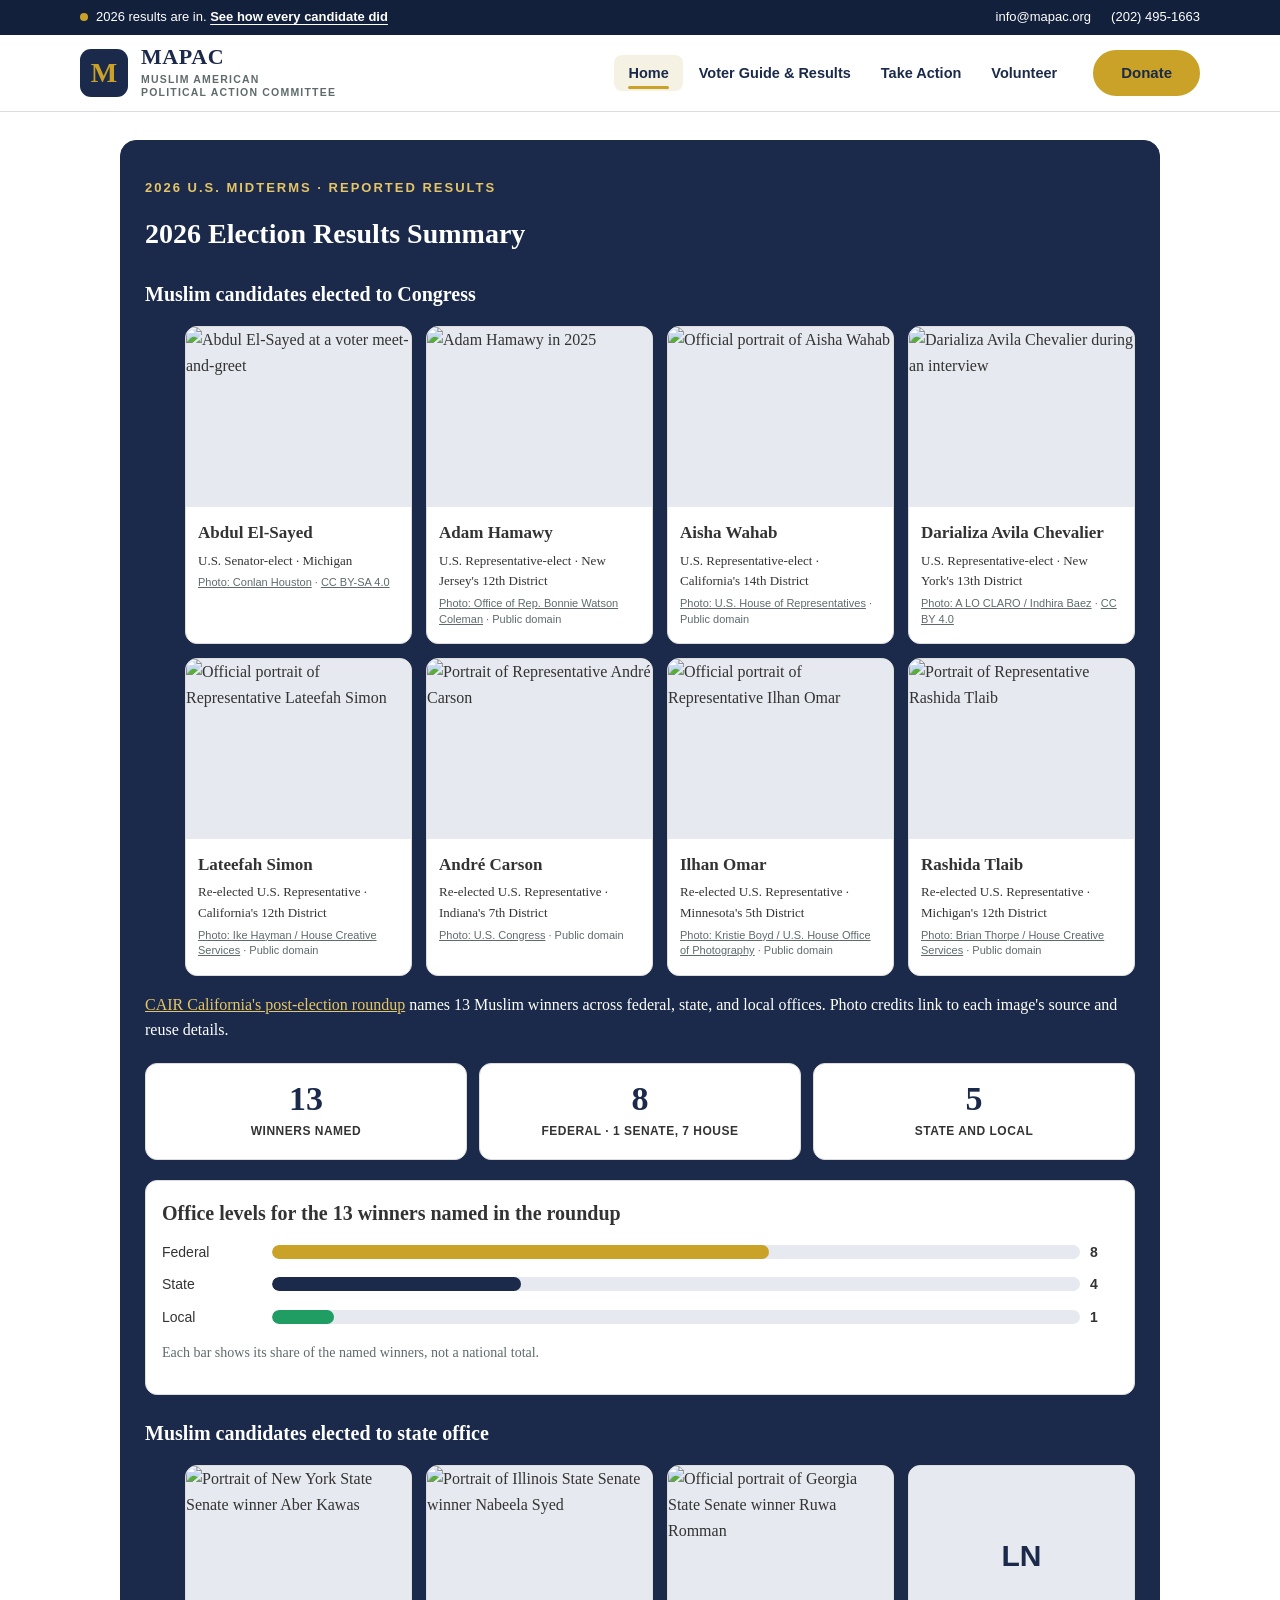
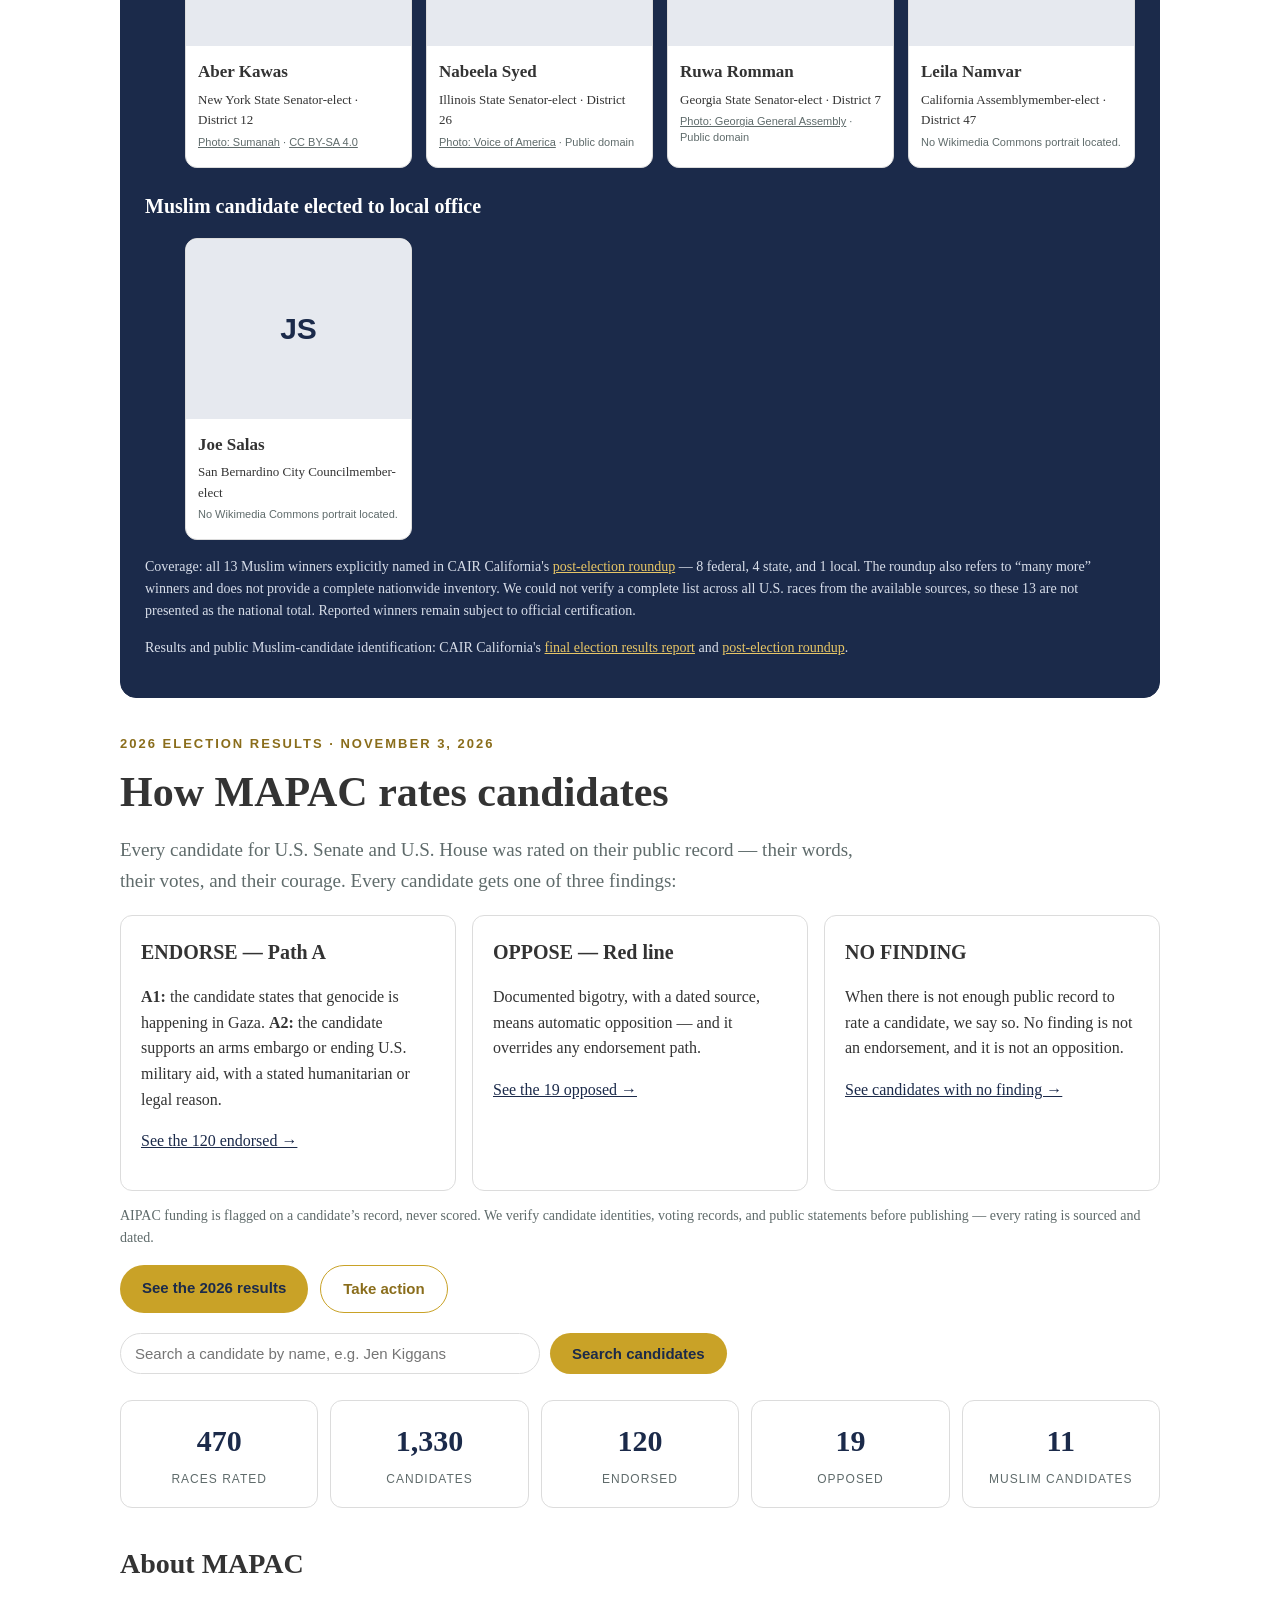
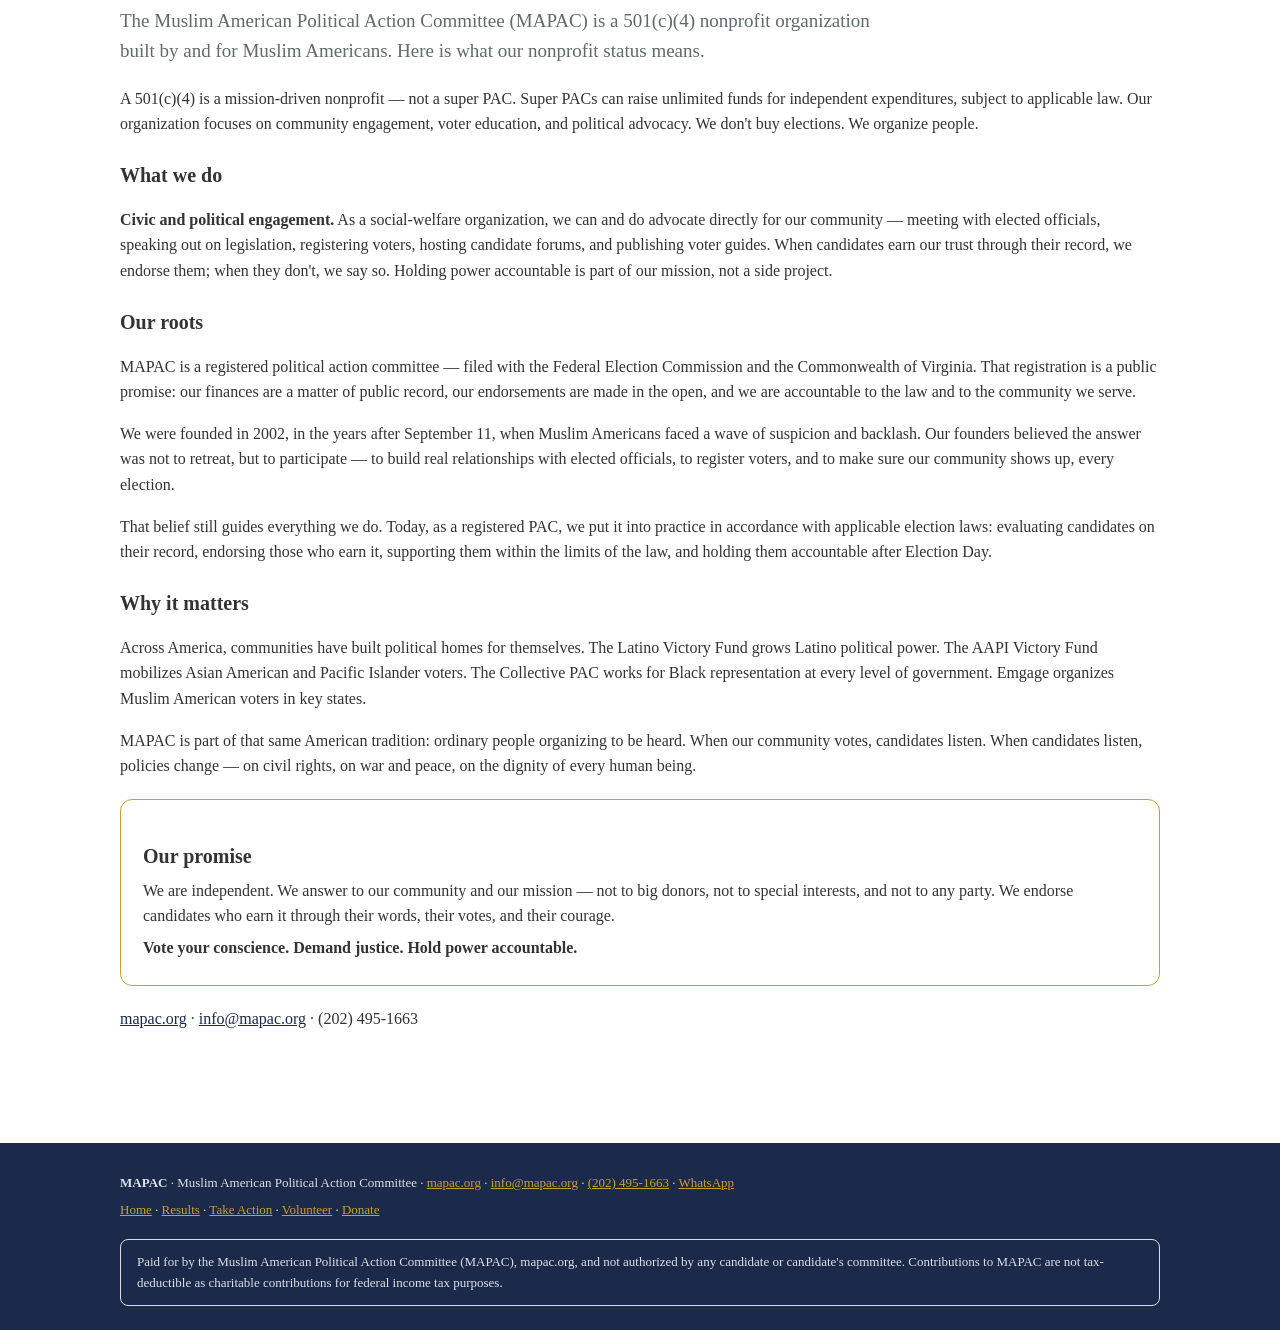
==== index.html @ 48289eba "Feature Congress winners at page opening Co-authored-by: Copilot App <223556219+Copilot@users.norepl" ====
<!DOCTYPE html>
<html lang="en">
<head>
<meta charset="utf-8">
<meta name="viewport" content="width=device-width, initial-scale=1">
<title>MAPAC — Muslim American Political Action Committee</title>
<meta name="description" content="MAPAC is a people-powered Muslim American political action committee: voter guides, candidate endorsements, media voice, and 2026 election results.">
<style>
:root{--bg:#ffffff;--bg2:#1b2a4a;--ink:#333333;--mut:#5f6b6b;--gold:#c9a227;--goldtext:#8a6d1b;--line:#dcdcdc;--card:#ffffff;--green:#1f9d62;--red:#c0392b}
*{box-sizing:border-box}
body{margin:0;background:var(--bg);color:var(--ink);font-family:Georgia,'Times New Roman',serif;line-height:1.6}
a{color:var(--bg2)} a:hover{color:var(--goldtext)}
header.site{border-bottom:0;background:var(--bg2);color:#fff}
.header-in{max-width:1080px;margin:0 auto;padding:12px 20px;display:flex;align-items:center;gap:18px;flex-wrap:wrap}
.logo-chip{background:#fff;border-radius:10px;padding:8px 12px;display:flex;align-items:center}
.logo-chip img{height:44px;width:auto;display:block}
.brand{font-size:22px;font-weight:700;letter-spacing:.5px;color:#fff}
.brand small{display:block;font-size:12px;color:rgba(255,255,255,.8);font-weight:400;letter-spacing:1.5px;text-transform:uppercase}
nav.main{position:sticky;top:0;z-index:10;background:var(--bg2);border-bottom:1px solid #2a3f66;display:flex;gap:4px;flex-wrap:wrap;justify-content:center;padding:6px 12px}
nav.main a{color:#fff;text-decoration:none;font-family:Arial,Helvetica,sans-serif;font-size:14px;font-weight:700;padding:8px 12px;border-radius:999px}
nav.main a:hover{background:var(--gold);color:var(--bg2)}
nav.main a.donate{background:var(--gold);color:var(--bg2)}
main{max-width:1080px;margin:0 auto;padding:28px 20px 60px}
section.page{margin:0 0 52px}
.hero h1{font-size:42px;line-height:1.15;margin:0 0 12px}
.hero p.lead{font-size:19px;color:var(--mut);max-width:760px}
.kicker{font-family:Arial,Helvetica,sans-serif;font-size:13px;letter-spacing:2px;text-transform:uppercase;color:var(--goldtext);font-weight:700}
.stats{display:grid;grid-template-columns:repeat(5,1fr);gap:12px;margin:26px 0}
.stat{background:var(--card);border:1px solid var(--line);border-radius:12px;padding:16px;text-align:center}
.stat b{display:block;font-size:30px;color:var(--bg2)}
.stat span{font-family:Arial,Helvetica,sans-serif;font-size:12px;color:var(--mut);text-transform:uppercase;letter-spacing:1px}
h2.sec{font-size:28px;margin:0 0 10px} h3{font-size:20px;margin:22px 0 6px}
.cards{display:grid;grid-template-columns:repeat(3,1fr);gap:16px}
.card{background:var(--card);border:1px solid var(--line);border-radius:12px;padding:20px}
.card h3{margin-top:0}
.btn{display:inline-block;background:var(--gold);color:var(--bg2);font-family:Arial,Helvetica,sans-serif;font-weight:700;font-size:15px;padding:11px 22px;border-radius:999px;text-decoration:none;border:0;cursor:pointer}
.btn:hover{background:#a8851f;color:#fff}
.btn.ghost{background:transparent;color:var(--goldtext);border:1px solid var(--gold)}
.btnrow{display:flex;gap:12px;flex-wrap:wrap;margin:16px 0}
.callout{border:1px solid var(--gold);border-radius:12px;padding:18px 22px;margin:20px 0}
.callout p{margin:6px 0}
.note{font-size:14px;color:var(--mut)}
.badge{display:inline-block;font-family:Arial,Helvetica,sans-serif;font-size:11px;font-weight:700;padding:2px 8px;border-radius:999px;margin:0 4px 4px 0}
.badge.e{background:var(--green);color:#fff} .badge.o{background:var(--red);color:#fff}
.badge.n{background:#6b7785;color:#fff} .badge.mu{background:#1f6f4a;color:#fff}
.badge.rl{background:#7d2a20;color:#fff} .badge.a1,.badge.a2{background:var(--bg2);color:#fff}
.pill{display:inline-block;font-family:Arial,Helvetica,sans-serif;font-size:12px;font-weight:700;padding:3px 10px;border-radius:999px}
.pill.pending{background:#ececec;color:#555} .pill.leading{background:var(--gold);color:var(--bg2)}
.pill.trailing{background:#ececec;color:#555} .pill.won{background:var(--green);color:#fff}
.pill.lost{background:#ececec;color:#666}
/* key races */
.keygrid{display:grid;grid-template-columns:repeat(2,1fr);gap:16px}
.keyrace{background:var(--card);border:1px solid var(--line);border-radius:12px;padding:18px}
.keyrace h3{margin:0 0 4px} .keyrace .racestatus{font-family:Arial,Helvetica,sans-serif;font-size:13px;color:var(--mut);margin:0 0 12px}
.keycand{display:flex;align-items:center;gap:10px;padding:9px 0;border-top:1px solid var(--line)}
.keycand .nm{flex:1} .keycand .nm b{display:block} .keycand .nm span{font-size:13px;color:var(--mut)}
/* results browser */
.filters{background:var(--card);border:1px solid var(--line);border-radius:12px;padding:16px;display:flex;gap:10px;flex-wrap:wrap;align-items:end}
.filters label{font-family:Arial,Helvetica,sans-serif;font-size:12px;font-weight:700;color:var(--mut);display:block}
.filters input,.filters select{padding:9px 10px;border-radius:8px;border:1px solid var(--line);background:#fff;color:#222;font-size:14px;min-width:150px}
.filters input[type=text]{min-width:220px}
.mapwrap{background:var(--card);border:1px solid var(--line);border-radius:12px;padding:12px;margin:16px 0}
.mapwrap svg{width:100%;height:auto;display:block}
.mapstate{cursor:pointer} .mapstate path{fill:#33507e;stroke:#fff;stroke-width:1.2}
.mapstate:hover path{fill:#4a6fa5} .mapstate.on path{fill:var(--gold)}
.mapwrap p{font-size:13px;color:var(--mut);margin:8px 0 0}
.rescounts{font-family:Arial,Helvetica,sans-serif;font-weight:700;margin:16px 0}
.ressummary{border:1px solid var(--line);border-radius:10px;padding:14px 16px;margin:16px 0;background:var(--card)}
.ressummary h3{margin:0 0 10px;font-size:18px}
.sumrow{display:flex;justify-content:space-between;gap:16px;padding:7px 0;border-top:1px solid var(--line);font-family:Arial,Helvetica,sans-serif;font-size:15px}
.sumrow:first-of-type{border-top:0}
.sumrow b{white-space:nowrap}
.sumrow span{text-align:right}
.election-summary{margin:0 0 36px;padding:24px;border:1px solid var(--bg2);border-radius:16px;background:var(--bg2);color:#fff}
.election-summary h2{margin:0 0 8px}
.election-summary>.kicker{color:#e6c566}
.election-summary>p a{color:#e6c566}
.election-summary>.note{color:#d8deea}
.summary-metrics{display:grid;grid-template-columns:repeat(3,1fr);gap:12px;margin:20px 0}
.summary-metric{padding:16px;border:1px solid var(--line);border-radius:12px;background:#fff;color:var(--ink);text-align:center}
.summary-metric strong{display:block;color:var(--bg2);font-size:34px;line-height:1.1}
.summary-metric span{font-family:Arial,Helvetica,sans-serif;font-size:12px;font-weight:700;letter-spacing:.5px;text-transform:uppercase}
.summary-chart{margin:20px 0;padding:16px;border:1px solid var(--line);border-radius:12px;background:#fff;color:var(--ink)}
.summary-chart h3{margin:0 0 12px}
.summary-bar-row{display:grid;grid-template-columns:100px minmax(0,1fr) 28px;gap:10px;align-items:center;margin:10px 0;font-family:Arial,Helvetica,sans-serif;font-size:14px}
.summary-bar-track{height:14px;overflow:hidden;border-radius:999px;background:#e6e9ef}
.summary-bar-fill{display:block;height:100%;border-radius:999px;background:var(--gold)}
.summary-bar-fill.state{background:var(--bg2)}
.summary-bar-fill.local{background:var(--green)}
.winner-grid{display:grid;grid-template-columns:repeat(4,minmax(0,1fr));gap:14px;margin:16px 0}
.winner-card{overflow:hidden;border:1px solid var(--line);border-radius:12px;background:#fff;color:var(--ink)}
.winner-card img{display:block;width:100%;height:180px;object-fit:cover;object-position:center 25%;background:#e6e9ef}
.winner-placeholder{display:flex;height:180px;align-items:center;justify-content:center;background:#e6e9ef;color:var(--bg2);font-family:Arial,Helvetica,sans-serif;font-size:30px;font-weight:700}
.winner-card div{padding:12px}
.winner-card h4{margin:0 0 3px;font-size:17px}
.winner-card p{margin:4px 0;font-size:13px}
.winner-credit{font-family:Arial,Helvetica,sans-serif;color:var(--mut);font-size:11px!important;line-height:1.4}
.winner-credit a{color:var(--mut)}
.sr-only{position:absolute;width:1px;height:1px;padding:0;margin:-1px;overflow:hidden;clip:rect(0,0,0,0);white-space:nowrap;border:0}
.stsec{margin:26px 0} .stsec h3{border-bottom:1px solid var(--line);padding-bottom:6px}
.raceblock{margin:16px 0} .raceblock h4{margin:0 0 8px;font-size:17px}
.candrow{display:flex;gap:12px;padding:10px 0;border-top:1px solid var(--line);flex-wrap:wrap}
.candrow .nm{flex:1;min-width:220px} .candrow .nm b{font-size:17px} .candrow .nm span{display:block;font-size:13px;color:var(--mut)}
.candrow .narr{flex-basis:100%;font-size:14px;color:var(--mut);margin:2px 0 0}
.candrow .rp{white-space:nowrap}
.candphoto{width:64px;height:64px;object-fit:cover;border-radius:8px;flex:0 0 auto}
.candinit{width:64px;height:64px;border-radius:8px;background:var(--bg2);color:#fff;display:flex;align-items:center;justify-content:center;font-family:Arial,Helvetica,sans-serif;font-weight:700;font-size:22px;flex:0 0 auto}
.candnotes{flex-basis:100%;font-size:13px;color:var(--mut);margin:6px 0 0}
.candnotes p{margin:4px 0 4px 76px}
.candnotes p:first-child{margin-top:2px}
form.field label{display:block;font-family:Arial,Helvetica,sans-serif;font-size:14px;font-weight:700;margin:14px 0 4px}
form.field input[type=text],form.field input[type=email],form.field textarea{width:100%;max-width:520px;padding:10px 12px;border-radius:8px;border:1px solid var(--line);background:#fff;color:#222;font-size:15px}
form.field textarea{min-height:110px}
.checks label{display:block;font-weight:400;margin:6px 0}
.formcard{border:1px solid var(--line);border-radius:16px;overflow:hidden;background:#fff;margin:18px 0}
.formcard .formhead{background:var(--bg2);color:#fff;padding:22px 26px}
.formcard .formhead h3{margin:0 0 6px;font-size:24px}
.formcard .formhead p{margin:6px 0}
.formcard iframe{display:block;width:100%;max-width:680px;margin:0 auto;border:0;background:#fff}
.formcard .formfoot{padding:12px 26px;background:#fff;color:#444;font-size:14px}
.formcard .formfoot p{margin:6px 0}
footer.site{border-top:0;background:var(--bg2)}
.footer-in{max-width:1080px;margin:0 auto;padding:24px 20px;font-size:13px;color:rgba(255,255,255,.85)}
.footer-in a{color:var(--gold)}
.footer-in p{margin:6px 0}
.disclaimer{border:1px solid var(--line);border-radius:8px;padding:12px 16px;margin-top:14px}
@media(max-width:760px){.hero h1{font-size:32px}.stats{grid-template-columns:repeat(2,1fr)}.cards,.keygrid{grid-template-columns:1fr}.winner-grid{grid-template-columns:repeat(2,minmax(0,1fr))}}
a.banner{display:block;line-height:0;background:var(--bg2);text-align:center}a.banner img{width:100%;max-width:1080px;height:auto;display:block;margin:0 auto}.footnav{white-space:nowrap;overflow-x:auto;padding-bottom:4px}.footnav a{white-space:nowrap}
.page{display:none}
.page.active{display:block}
nav.main a.active{background:var(--gold);color:var(--bg2)}
.homesearch{display:flex;gap:10px;flex-wrap:wrap;margin:20px 0}
.homesearch input{flex:1;min-width:220px;max-width:420px;padding:11px 14px;border-radius:999px;border:1px solid var(--line);font-size:15px;background:#fff;color:#222}
.volform{display:grid;grid-template-columns:1fr 1fr;gap:0 18px;max-width:760px}
.volform .full{grid-column:1/-1}
.volform label{display:block;font-family:Arial,Helvetica,sans-serif;font-size:14px;font-weight:700;margin:14px 0 4px}
.volform input[type=text],.volform input[type=email],.volform input[type=tel],.volform select,.volform textarea{width:100%;padding:10px 12px;border-radius:8px;border:1px solid var(--line);background:#fff;color:#222;font-size:15px}
.volform textarea{min-height:90px}
.volform fieldset{border:0;padding:0;margin:14px 0 4px}
.volform legend{font-family:Arial,Helvetica,sans-serif;font-size:14px;font-weight:700}
.volform fieldset label{display:block;font-weight:400;margin:6px 0}
.volform .opt{font-weight:400;color:var(--mut)}
.aboutblock{margin-top:34px}
a.stat{color:inherit;text-decoration:none}
a.stat:hover{border-color:var(--gold)}
a.sumrow{color:inherit;text-decoration:none}
a.sumrow:hover{color:var(--bg2)}
@media(max-width:760px){.volform{grid-template-columns:1fr}}
@media(max-width:480px){.election-summary{padding:16px}.summary-metrics{grid-template-columns:1fr}.winner-grid{grid-template-columns:1fr}.winner-card{display:grid;grid-template-columns:100px minmax(0,1fr)}.winner-card img,.winner-placeholder{height:100%;min-height:132px}.summary-bar-row{grid-template-columns:78px minmax(0,1fr) 24px;gap:7px}}</style>
<noscript><style>.page{display:block!important}</style></noscript>
<link rel="stylesheet" href="mapac-header.css">
  </head>
<body>
<a class="mapac-skip" href="#main">Skip to content</a>
<div class="mapac-util">
  <div class="mapac-wrap">
    <div class="mapac-news"><span class="mapac-dot" aria-hidden="true"></span>2026 results are in. <a href="#/results">See how every candidate did</a></div>
    <div class="mapac-contact"><a href="mailto:info@mapac.org">info@mapac.org</a><a href="tel:+12024951663">(202) 495-1663</a></div>
  </div>
</div>
<header class="site">
  <div class="mapac-bar">
    <a class="mapac-logo" href="#/home" aria-label="MAPAC, Muslim American Political Action Committee, home">
      <span class="mapac-mark" aria-hidden="true">M</span>
      <span class="mapac-brand-name">MAPAC<small>Muslim American<br>Political Action Committee</small></span>
    </a>
    <nav class="main mapac-nav" id="mapacMenu" aria-label="Main navigation">
      <ul>
        <li><a href="#/home" data-page="home">Home</a></li>
        <li><a href="#/results" data-page="results">Voter Guide &amp; Results</a></li>
        <li><a href="#/take-action" data-page="take-action">Take Action</a></li>
        <li><a href="#/volunteer" data-page="volunteer">Volunteer</a></li>
      </ul>
    </nav>
    <a class="mapac-cta" href="#/donate">Donate</a>
    <button class="mapac-burger" id="mapacBurger" aria-expanded="false" aria-controls="mapacMenu" aria-label="Open menu"><span></span></button>
  </div>
</header>

<main id="main">
  <section class="page hero" id="home">
      <section class="election-summary" id="homeSummary" aria-labelledby="results-summary-heading">
        <p class="kicker">2026 U.S. Midterms · Reported results</p>
        <h2 class="sec" id="results-summary-heading">2026 Election Results Summary</h2>
        <h3>Muslim candidates elected to Congress</h3>
        <ul class="winner-grid" aria-label="Eight Muslim congressional winners named by CAIR California">
          <li class="winner-card">
            <img src="https://thumb.wikimedia.org/wikipedia/commons/thumb/8/82/Abdul_El-Sayed_meet-and-greet_by_Conlan_Houston_5_%28cropped%29.jpg/500px-Abdul_El-Sayed_meet-and-greet_by_Conlan_Houston_5_%28cropped%29.jpg" alt="Abdul El-Sayed at a voter meet-and-greet" loading="lazy" decoding="async">
            <div><h4>Abdul El-Sayed</h4><p>U.S. Senator-elect · Michigan</p><p class="winner-credit"><a href="https://commons.wikimedia.org/wiki/File:Abdul_El-Sayed_meet-and-greet_by_Conlan_Houston_5_(cropped).jpg">Photo: Conlan Houston</a> · <a href="https://creativecommons.org/licenses/by-sa/4.0/">CC BY-SA 4.0</a></p></div>
          </li>
          <li class="winner-card">
            <img src="https://upload.wikimedia.org/wikipedia/commons/1/11/Adam_Hamawy_in_2025.jpg" alt="Adam Hamawy in 2025" loading="lazy" decoding="async">
            <div><h4>Adam Hamawy</h4><p>U.S. Representative-elect · New Jersey's 12th District</p><p class="winner-credit"><a href="https://commons.wikimedia.org/wiki/File:Adam_Hamawy_in_2025.jpg">Photo: Office of Rep. Bonnie Watson Coleman</a> · Public domain</p></div>
          </li>
          <li class="winner-card">
            <img src="https://thumb.wikimedia.org/wikipedia/commons/thumb/3/3e/Aisha_Wahab%2C_official_portrait_-_2026.jpg/500px-Aisha_Wahab%2C_official_portrait_-_2026.jpg" alt="Official portrait of Aisha Wahab" loading="lazy" decoding="async">
            <div><h4>Aisha Wahab</h4><p>U.S. Representative-elect · California's 14th District</p><p class="winner-credit"><a href="https://commons.wikimedia.org/wiki/File:Aisha_Wahab,_official_portrait_-_2026.jpg">Photo: U.S. House of Representatives</a> · Public domain</p></div>
          </li>
          <li class="winner-card">
            <img src="https://thumb.wikimedia.org/wikipedia/commons/thumb/9/93/Darializa_Avila_Chevalier_during_interview_on_Secretos_CEO.jpg/500px-Darializa_Avila_Chevalier_during_interview_on_Secretos_CEO.jpg" alt="Darializa Avila Chevalier during an interview" loading="lazy" decoding="async">
            <div><h4>Darializa Avila Chevalier</h4><p>U.S. Representative-elect · New York's 13th District</p><p class="winner-credit"><a href="https://commons.wikimedia.org/wiki/File:Darializa_Avila_Chevalier_during_interview_on_Secretos_CEO.jpg">Photo: A LO CLARO / Indhira Baez</a> · <a href="https://creativecommons.org/licenses/by/4.0/">CC BY 4.0</a></p></div>
          </li>
          <li class="winner-card">
            <img src="https://thumb.wikimedia.org/wikipedia/commons/thumb/b/b9/Rep._Lateefah_Simon_Official_Portrait.jpg/500px-Rep._Lateefah_Simon_Official_Portrait.jpg" alt="Official portrait of Representative Lateefah Simon" loading="lazy" decoding="async">
            <div><h4>Lateefah Simon</h4><p>Re-elected U.S. Representative · California's 12th District</p><p class="winner-credit"><a href="https://commons.wikimedia.org/wiki/File:Rep._Lateefah_Simon_Official_Portrait.jpg">Photo: Ike Hayman / House Creative Services</a> · Public domain</p></div>
          </li>
          <li class="winner-card">
            <img src="https://thumb.wikimedia.org/wikipedia/commons/thumb/4/45/Andre_Carson_116th_Congress.jpg/500px-Andre_Carson_116th_Congress.jpg" alt="Portrait of Representative André Carson" loading="lazy" decoding="async">
            <div><h4>André Carson</h4><p>Re-elected U.S. Representative · Indiana's 7th District</p><p class="winner-credit"><a href="https://commons.wikimedia.org/wiki/File:Andre_Carson_116th_Congress.jpg">Photo: U.S. Congress</a> · Public domain</p></div>
          </li>
          <li class="winner-card">
            <img src="https://thumb.wikimedia.org/wikipedia/commons/thumb/5/5f/Ilhan_Omar%2C_official_portrait%2C_116th_Congress_%28cropped%29_A.jpg/500px-Ilhan_Omar%2C_official_portrait%2C_116th_Congress_%28cropped%29_A.jpg" alt="Official portrait of Representative Ilhan Omar" loading="lazy" decoding="async">
            <div><h4>Ilhan Omar</h4><p>Re-elected U.S. Representative · Minnesota's 5th District</p><p class="winner-credit"><a href="https://commons.wikimedia.org/wiki/File:Ilhan_Omar,_official_portrait,_116th_Congress_(cropped)_A.jpg">Photo: Kristie Boyd / U.S. House Office of Photography</a> · Public domain</p></div>
          </li>
          <li class="winner-card">
            <img src="https://thumb.wikimedia.org/wikipedia/commons/thumb/5/58/Tlaib_Rashida_119th_Congress_%283x4_cropped%29.jpg/500px-Tlaib_Rashida_119th_Congress_%283x4_cropped%29.jpg" alt="Portrait of Representative Rashida Tlaib" loading="lazy" decoding="async">
            <div><h4>Rashida Tlaib</h4><p>Re-elected U.S. Representative · Michigan's 12th District</p><p class="winner-credit"><a href="https://commons.wikimedia.org/wiki/File:Tlaib_Rashida_119th_Congress_(3x4_cropped).jpg">Photo: Brian Thorpe / House Creative Services</a> · Public domain</p></div>
          </li>
        </ul>
        <p><a href="https://ca.cair.com/updates/american-muslims-leila-namvar-and-joe-salas-win-elections-in-socal/">CAIR California's post-election roundup</a> names 13 Muslim winners across federal, state, and local offices. Photo credits link to each image's source and reuse details.</p>
        <div class="summary-metrics" aria-label="Winners named in the CAIR California roundup">
          <div class="summary-metric"><strong>13</strong><span>Winners named</span></div>
          <div class="summary-metric"><strong>8</strong><span>Federal · 1 Senate, 7 House</span></div>
          <div class="summary-metric"><strong>5</strong><span>State and local</span></div>
        </div>
        <figure class="summary-chart" aria-labelledby="winner-chart-title">
          <figcaption><h3 id="winner-chart-title">Office levels for the 13 winners named in the roundup</h3></figcaption>
          <div class="summary-bar-row"><span>Federal</span><div class="summary-bar-track" aria-hidden="true"><span class="summary-bar-fill" style="width:61.54%"></span></div><strong>8</strong></div>
          <div class="summary-bar-row"><span>State</span><div class="summary-bar-track" aria-hidden="true"><span class="summary-bar-fill state" style="width:30.77%"></span></div><strong>4</strong></div>
          <div class="summary-bar-row"><span>Local</span><div class="summary-bar-track" aria-hidden="true"><span class="summary-bar-fill local" style="width:7.69%"></span></div><strong>1</strong></div>
          <p class="note">Each bar shows its share of the named winners, not a national total.</p>
        </figure>
        <h3>Muslim candidates elected to state office</h3>
        <ul class="winner-grid" aria-label="Four Muslim state-office winners named by CAIR California">
          <li class="winner-card">
            <img src="https://thumb.wikimedia.org/wikipedia/commons/thumb/8/8a/Aber_Kawas_20260612.png/500px-Aber_Kawas_20260612.png" alt="Portrait of New York State Senate winner Aber Kawas" loading="lazy" decoding="async">
            <div><h4>Aber Kawas</h4><p>New York State Senator-elect · District 12</p><p class="winner-credit"><a href="https://commons.wikimedia.org/wiki/File:Aber_Kawas_20260612.png">Photo: Sumanah</a> · <a href="https://creativecommons.org/licenses/by-sa/4.0/">CC BY-SA 4.0</a></p></div>
          </li>
          <li class="winner-card">
            <img src="https://upload.wikimedia.org/wikipedia/commons/b/b2/Nabeela_Syed_2023.jpg" alt="Portrait of Illinois State Senate winner Nabeela Syed" loading="lazy" decoding="async">
            <div><h4>Nabeela Syed</h4><p>Illinois State Senator-elect · District 26</p><p class="winner-credit"><a href="https://commons.wikimedia.org/wiki/File:Nabeela_Syed_2023.jpg">Photo: Voice of America</a> · Public domain</p></div>
          </li>
          <li class="winner-card">
            <img src="https://thumb.wikimedia.org/wikipedia/commons/thumb/f/f6/Ruwa_Romman.jpg/500px-Ruwa_Romman.jpg" alt="Official portrait of Georgia State Senate winner Ruwa Romman" loading="lazy" decoding="async">
            <div><h4>Ruwa Romman</h4><p>Georgia State Senator-elect · District 7</p><p class="winner-credit"><a href="https://commons.wikimedia.org/wiki/File:Ruwa_Romman.jpg">Photo: Georgia General Assembly</a> · Public domain</p></div>
          </li>
          <li class="winner-card">
            <div class="winner-placeholder" aria-hidden="true">LN</div>
            <div><h4>Leila Namvar</h4><p>California Assemblymember-elect · District 47</p><p class="winner-credit">No Wikimedia Commons portrait located.</p></div>
          </li>
        </ul>
        <h3>Muslim candidate elected to local office</h3>
        <ul class="winner-grid" aria-label="One Muslim local-office winner named by CAIR California">
          <li class="winner-card">
            <div class="winner-placeholder" aria-hidden="true">JS</div>
            <div><h4>Joe Salas</h4><p>San Bernardino City Councilmember-elect</p><p class="winner-credit">No Wikimedia Commons portrait located.</p></div>
          </li>
        </ul>
        <p class="note">Coverage: all 13 Muslim winners explicitly named in CAIR California's <a href="https://ca.cair.com/updates/american-muslims-leila-namvar-and-joe-salas-win-elections-in-socal/">post-election roundup</a> — 8 federal, 4 state, and 1 local. The roundup also refers to “many more” winners and does not provide a complete nationwide inventory. We could not verify a complete list across all U.S. races from the available sources, so these 13 are not presented as the national total. Reported winners remain subject to official certification.</p>
        <p class="note">Results and public Muslim-candidate identification: CAIR California's <a href="https://ca.cair.com/updates/final-election-results-anti-muslim-hate-loses/">final election results report</a> and <a href="https://ca.cair.com/updates/american-muslims-leila-namvar-and-joe-salas-win-elections-in-socal/">post-election roundup</a>.</p>
      </section>

    <p class="kicker">2026 Election Results · November 3, 2026</p>
    <h1>How MAPAC rates candidates</h1>
     <p class="lead">Every candidate for U.S. Senate and U.S. House was rated on their public record — their words, their votes, and their courage. Every candidate gets one of three findings:</p>
     <div class="cards">
       <div class="card"><h3>ENDORSE — Path A</h3><p><strong>A1:</strong> the candidate states that genocide is happening in Gaza. <strong>A2:</strong> the candidate supports an arms embargo or ending U.S. military aid, with a stated humanitarian or legal reason.</p><p><a href="#/results" data-show="endorse">See the 120 endorsed &rarr;</a></p></div>
       <div class="card"><h3>OPPOSE — Red line</h3><p>Documented bigotry, with a dated source, means automatic opposition — and it overrides any endorsement path.</p><p><a href="#/results" data-show="oppose">See the 19 opposed &rarr;</a></p></div>
       <div class="card"><h3>NO FINDING</h3><p>When there is not enough public record to rate a candidate, we say so. No finding is not an endorsement, and it is not an opposition.</p><p><a href="#/results" data-show="nofinding">See candidates with no finding &rarr;</a></p></div>
     </div>
     <p class="note">AIPAC funding is flagged on a candidate&rsquo;s record, never scored. We verify candidate identities, voting records, and public statements before publishing — every rating is sourced and dated.</p>
    <div class="btnrow">       <a class="btn" href="#/results">See the 2026 results</a>       <a class="btn ghost" href="#/take-action">Take action</a>     </div>
     <form class="homesearch" id="homeSearch"><input id="homeQ" type="text" placeholder="Search a candidate by name, e.g. Jen Kiggans" aria-label="Search candidates"><button class="btn" type="submit">Search candidates</button></form>
    <div class="stats" aria-label="2026 report at a glance">
      <a class="stat" href="#/results" data-show="all"><b>470</b><span>Races rated</span></a>
      <a class="stat" href="#/results" data-show="all"><b>1,330</b><span>Candidates</span></a>
      <a class="stat" href="#/results" data-show="endorse"><b>120</b><span>Endorsed</span></a>
      <a class="stat" href="#/results" data-show="oppose"><b>19</b><span>Opposed</span></a>
      <a class="stat" href="#/results" data-show="muslim"><b>11</b><span>Muslim candidates</span></a>
    </div>

      <div class="aboutblock">
    <h2 class="sec">About MAPAC</h2>
    <p class="lead">The Muslim American Political Action Committee (MAPAC) is a 501(c)(4) nonprofit organization built by and for Muslim Americans. Here is what our nonprofit status means.</p>
    <p>A 501(c)(4) is a mission-driven nonprofit — not a super PAC. Super PACs can raise unlimited funds for independent expenditures, subject to applicable law. Our organization focuses on community engagement, voter education, and political advocacy. We don't buy elections. We organize people.</p>
    <h3>What we do</h3>
    <p><strong>Civic and political engagement.</strong> As a social-welfare organization, we can and do advocate directly for our community — meeting with elected officials, speaking out on legislation, registering voters, hosting candidate forums, and publishing voter guides. When candidates earn our trust through their record, we endorse them; when they don't, we say so. Holding power accountable is part of our mission, not a side project.</p>
    <h3>Our roots</h3>
    <p>MAPAC is a registered political action committee — filed with the Federal Election Commission and the Commonwealth of Virginia. That registration is a public promise: our finances are a matter of public record, our endorsements are made in the open, and we are accountable to the law and to the community we serve.</p>
    <p>We were founded in 2002, in the years after September 11, when Muslim Americans faced a wave of suspicion and backlash. Our founders believed the answer was not to retreat, but to participate — to build real relationships with elected officials, to register voters, and to make sure our community shows up, every election.</p>
    <p>That belief still guides everything we do. Today, as a registered PAC, we put it into practice in accordance with applicable election laws: evaluating candidates on their record, endorsing those who earn it, supporting them within the limits of the law, and holding them accountable after Election Day.</p>
    <h3>Why it matters</h3>
    <p>Across America, communities have built political homes for themselves. The Latino Victory Fund grows Latino political power. The AAPI Victory Fund mobilizes Asian American and Pacific Islander voters. The Collective PAC works for Black representation at every level of government. Emgage organizes Muslim American voters in key states.</p>
    <p>MAPAC is part of that same American tradition: ordinary people organizing to be heard. When our community votes, candidates listen. When candidates listen, policies change — on civil rights, on war and peace, on the dignity of every human being.</p>
    <div class="callout">
      <h3>Our promise</h3>
      <p>We are independent. We answer to our community and our mission — not to big donors, not to special interests, and not to any party. We endorse candidates who earn it through their words, their votes, and their courage.</p>
      <p><strong>Vote your conscience. Demand justice. Hold power accountable.</strong></p>
    </div>
    <p><a href="https://mapac.org">mapac.org</a> · <a href="mailto:info@mapac.org">info@mapac.org</a> · (202) 495-1663</p>
  </div>
    </section>


  <section class="page" id="results">
    <h2 class="sec">Election results — by state, by race, by candidate</h2>
    <p>The election was held November 3, 2026. Every candidate in the 2026 report, with their result. Search by name, tap a state on the map, or use the filters below — only the candidates who match are shown, so there is no long list to scroll through. Candidate rows show their photo, party, MAPAC rating, VoteLog score, and their full record — A1/A2, red-line remarks, and the H.R. 4795 / H.R. 23 record notes where they apply.</p>
    <div class="filters">
      <div><label for="fSearch">Search candidate</label><input id="fSearch" type="text" placeholder="Type a name, e.g. Jen Kiggans"></div>
      <div><label for="fState">State</label><select id="fState"></select></div>
      <div><label for="fRace">Race</label><select id="fRace"></select></div>
      <div><label for="fRating">Rating</label><select id="fRating">
        <option value="ALL">All ratings</option><option value="e">Endorse</option>
        <option value="o">Oppose</option><option value="n">No finding</option></select></div>
      <div><label for="fResult">Result</label><select id="fResult">
        <option value="ALL">All results</option><option value="pending">Pending</option>
        <option value="leading">Leading</option><option value="trailing">Trailing</option>
        <option value="won">Won</option><option value="lost">Did not win</option></select></div>
      <div><label for="fCat">Category</label><select id="fCat">
        <option value="ALL">All candidates</option><option value="muslim">Muslim candidates</option>
        <option value="redline">Red line</option><option value="a1">A1</option><option value="a2">A2</option><option value="proisrael">Pro-Israel (VoteLog below 0)</option><option value="propal">Pro-Palestine (VoteLog above 0)</option></select></div>
      <div><button class="btn" id="clearBtn" type="button">Clear filters</button></div>
    </div>
    <div class="mapwrap">
      <svg viewBox="26 4 846 499" role="img" aria-label="Map of the United States, tap a state to filter"><g class="mapstate" data-state="AK"><title>Alaska · 8 candidates · R 4 · D 2 · Other 2</title><path d="M170.121,447.536L170.176,447.318L170.383,447.368L170.171,447.623ZM169.028,459.451L169.348,458.928L169.531,459.014L169.533,459.274L169.22,459.707L169.036,459.609ZM166.572,460.769L166.887,460.836L166.859,461.04ZM165.941,460.893L166.208,460.98L166.13,461.169L165.96,461.096ZM165.454,460.69L165.694,460.693L165.64,460.887ZM165.556,466.898L165.646,466.642L165.894,466.707L165.809,467.121L165.628,467.223ZM164.793,462.294L164.934,462.132L165.194,462.35L164.796,462.373ZM164.488,452.972L164.81,452.517L164.883,451.883L165.244,452.035L164.933,452.406L164.838,452.685L164.9,452.818ZM163.842,462.382L164.003,462.068L164.224,462.22L164.502,462.235L164.109,462.431ZM162.721,454.205L162.918,454.167L162.987,454.662ZM160.319,468.024L160.672,467.519L160.857,467.484L161.182,467.852L161.243,467.738L160.979,467.375L161.049,467.07L161.16,467.013L161.494,467.149L161.751,467.038L161.39,466.739L161.582,466.421L161.941,466.59L162.125,466.565L161.948,466.252L162.094,466.154L162.341,466.262L162.509,466.006L162.287,465.976L162.125,465.793L162.369,465.772L162.632,465.389L163.045,465.28L162.895,465.086L162.85,464.703L163.172,464.325L163.261,464.497L163.899,464.195L163.985,464.232L163.856,464.901L163.699,465.006L163.395,465.593L163.467,466.065L163.907,465.993L163.922,465.603L164.192,465.647L164.46,466.04L164.698,465.763L164.85,465.945L164.66,466.61L164.774,466.73L164.874,466.322L165.197,466.047L165.287,466.185L165.27,466.834L164.915,467.346L164.517,467.228L164.369,466.775L164.115,466.928L164.289,467.482L164.021,467.601L163.537,467.54L163.347,467.848L163.243,467.648L163.259,467.23L163.135,467.222L163.038,467.866L162.942,468.003L162.56,468.106L162.588,468.314L162.392,468.442L161.836,468.524L160.765,468.11L160.506,468.186ZM159.778,459.323L160.265,459.162L160.481,459.402L160.424,459.673L160.27,459.765L159.924,459.784L159.731,459.453ZM157.748,477.022L158.147,476.77L158.25,477.04L157.774,477.09ZM157.01,477.998L157.27,477.651L157.515,477.539L157.657,477.601L157.979,477.506L158.043,477.732L158.288,477.94L158.753,477.849L158.727,478.058L158.482,478.232L157.888,478.266L157.474,478.338L157.061,478.195ZM155.576,472.589L155.829,472.496L155.884,472.069L156.115,471.649L156.431,471.46L156.495,471.213L156.683,471.259L157.112,470.868L157.526,470.667L158.014,470.753L158.377,470.747L158.377,471.378L158.704,471.698L158.754,471.445L158.966,471.146L158.74,470.876L158.815,470.735L159.479,470.812L159.44,470.615L158.789,470.37L158.552,470.392L158.539,469.677L158.924,469.333L159.284,469.169L159.533,469.235L159.809,469.549L159.889,470.297L160.075,470.223L160.184,469.788L160.12,469.479L160.557,469.689L160.642,469.423L160.18,469.225L159.916,468.9L160.001,468.652L160.213,468.684L160.851,469.168L160.962,469.144L161.338,469.37L161.475,469.312L161.084,468.895L160.833,468.706L160.744,468.459L160.955,468.457L161.331,468.779L161.69,468.707L162.201,468.862L162.283,468.584L162.728,468.492L162.636,468.848L162.161,469.454L162.082,469.923L162.322,470.121L162.313,469.586L162.508,469.341L162.712,469.613L162.77,469.353L162.977,469.168L163.035,468.936L163.208,468.876L163.336,469.048L163.6,468.637L163.809,468.587L163.766,468.841L164.116,468.923L163.984,469.14L163.845,469.031L163.623,469.121L163.864,469.318L163.809,469.595L164.042,469.465L164.187,469.749L164.523,469.735L164.231,470.041L164.027,469.86L163.728,469.856L163.547,470.131L163.748,470.177L163.655,470.477L163.981,470.515L163.667,471.023L163.953,470.921L164.109,470.652L164.177,470.848L164.766,470.855L164.735,471.086L164.295,471.537L164.147,472.161L163.667,472.099L163.637,471.88L163.516,472.114L163.221,471.884L163.008,471.922L162.713,471.652L162.526,471.728L162.223,471.627L162.126,471.887L162.466,471.876L162.657,471.968L163.233,472.446L163.14,472.842L162.856,473.141L162.713,472.941L162.477,473.227L162.234,473.062L162.155,472.849L161.888,472.752L161.636,472.824L161.424,473.035L161.791,473.018L162.048,473.29L161.571,473.596L161.14,473.534L161.09,473.647L161.41,473.834L161.586,473.759L162.03,473.747L162.313,473.984L162.176,474.144L161.872,474.194L161.442,474.386L161.34,474.325L161.1,474.491L161.142,474.766L160.801,475.052L160.634,474.941L160.721,474.749L160.426,474.47L160.512,474.205L160.852,473.852L160.749,473.718L160.56,473.838L160.133,474.433L160.096,474.568L159.815,474.39L159.535,474.448L159.473,474.645L159.804,474.677L159.934,475.031L159.732,475.376L159.413,475.49L159.427,475.884L159.108,476.116L158.954,476.043L158.661,476.505L158.417,476.674L158.186,476.556L157.788,476.668L158.071,476.016L158.212,475.954L158.544,475.554L158.85,475.379L158.824,475.171L158.404,475.301L158.442,475.008L158.721,474.434L159.089,474.141L159,473.972L158.81,474.226L158.378,474.57L158.046,475.2L157.739,475.531L157.56,475.593L157.495,475.84L157.251,476.008L157.202,475.535L156.872,475.207L156.452,475.052L156.495,474.489L156.449,473.892L156.288,473.424L156.15,473.242L155.86,473.127L155.519,473.095L155.698,472.928L155.511,472.718ZM155.414,478.693L155.769,478.129L156.432,477.589L156.703,477.614L156.907,477.919L156.752,478.047L156.037,478.452L155.657,478.893ZM151.904,482.607L152.252,482.385L152.323,482.173L152.496,482.054L152.597,482.236L152.513,482.476L152.569,482.86L152.473,483.043L152,482.958ZM148.29,481.101L148.366,480.839L148.555,480.706L148.712,481.045L148.527,481.392ZM148.138,480.048L148.264,479.856L148.283,480.318L148.153,480.318ZM146.363,477.714L146.647,477.457L147.265,477.504L147.573,477.822L147.128,477.672L146.914,477.808L146.358,477.815ZM144.213,478.858L144.468,478.732L144.592,479.061L144.471,479.116ZM140.374,482.03L140.505,481.679L140.759,481.629L141.09,481.98L140.978,482.073L140.717,481.846ZM139.494,481.63L139.683,481.921L139.333,481.826ZM138.339,487.963L138.342,487.761L138.527,487.64L138.785,487.802L138.638,488.122L138.376,488.186ZM138.548,482.39L138.684,482.023L138.82,481.977L138.936,482.336ZM137.842,487.585L138.042,487.123L137.916,486.853L138.33,486.898L138.339,487.456L137.96,487.64ZM137.231,488.418L137.372,488.357L137.568,488.61L137.539,488.799L137.226,488.795ZM137.225,485.95L137.442,486.086L137.532,485.818L137.78,485.579L137.836,485.708L137.702,486.024L137.816,486.107L137.809,486.354L137.647,486.684L137.807,486.867L137.705,486.965L137.487,486.823L137.451,486.938L137.187,486.871ZM136.427,488.304L136.722,488.189L136.855,488.369L136.573,488.491ZM136.454,486.768L136.593,486.56L136.921,486.358L136.97,486.565L136.644,486.751L136.495,487.064ZM135.631,484.866L135.822,484.822L135.867,485.063ZM134.878,487.447L135.372,486.94L135.586,486.808L135.529,486.701L135.234,486.674L135.221,486.244L135.54,485.992L135.878,486.271L135.884,486.057L135.737,485.75L136.131,485.859L136.427,485.243L136.576,485.386L136.528,485.624L136.407,485.625L136.303,486.038L136.454,486.153L136.47,485.969L136.644,485.978L136.561,486.309L136.396,486.503L136.108,486.41L136.072,486.66L135.661,487.023L135.408,487.135L134.918,487.885ZM136.965,462.882L137.047,462.658L137.172,463.139L137.074,463.271ZM134.825,484.181L135.139,483.974L135.608,484.097L135.554,484.532L134.898,484.402ZM136.559,462.911L136.698,462.488L136.727,462.814ZM132.872,484.698L133.127,484.306L133.473,484.2L133.698,484.353L133.646,484.607L133.781,484.592L133.967,484.346L134.148,484.544L134.479,484.723L134.837,484.617L134.895,484.995L134.743,485.319L134.578,485.077L134.288,485.032L134.114,484.885L134.096,484.658L133.957,484.712L133.919,485.097L134.054,485.224L134.153,485.724L133.973,486.045L133.512,485.802L133.412,485.459L133.162,485.535L132.871,486.013L132.958,485.695L132.849,485.441L132.909,484.86ZM134.317,463.305L134.48,462.58L134.982,462.338L135.238,462.331L135.752,461.953L135.811,461.97L134.99,463.432L134.704,463.584L134.314,463.565ZM130.689,485.129L131.05,485.152L130.953,485.542L130.636,485.241ZM129.706,485.011L129.859,484.853L130.342,484.863L130.19,485.134L129.692,485.133ZM128.844,485.57L128.931,485.292L129.171,485.208L129.491,485.353L129.632,485.533L130.071,485.822L130.125,486.059L129.753,485.768L129.409,486.05L129.084,485.593L128.913,485.788ZM126.718,486.547L127.165,486.23L127.494,486.424L127.436,486.886L127.252,487.163L127.063,487.258L126.742,486.889ZM133.191,430.184L133.419,429.964L133.647,429.903L133.883,430.03L134.114,430.025L134.181,430.243L134.135,430.521L133.35,430.494L133.178,430.364ZM124.819,489.451L124.871,489.169L125.751,489.591L125.98,489.841L126.332,489.887L126.557,490.074L126.269,490.167L126.11,490.333L125.84,490.072L125.603,490.092L125.21,489.831L124.944,489.96L124.689,489.604ZM124.428,482.944L124.612,482.975L124.517,483.177ZM116.919,489.882L117.101,489.787L117.302,489.922L116.984,490.08ZM115.462,490.331L115.793,490.194L116.231,490.33L116.573,490.285L116.619,490.429L116.455,490.657L116.09,490.67L115.476,490.413ZM114.442,490.331L115.279,490.339L115.369,490.554L115.134,490.696L114.993,490.461L114.527,490.403ZM114.051,490.485L114.31,490.365L114.37,490.581L114.112,490.615ZM113.881,489.076L114.111,488.798L114.286,488.914L114.546,488.858L114.688,489.002L114.359,489.132L114.488,489.428L114.894,489.499L114.868,489.728L114.559,489.657L114.239,490.051L113.951,489.863L114,489.428L114.25,489.273L114.148,489.141L113.911,489.218ZM112.19,489.471L112.294,489.285L112.727,489.057L113.126,489.163L113.109,489.491L113.386,489.506L113.56,489.623L113.625,489.885L113.814,489.845L113.747,490.066L113.359,490.202L113.207,490.112L112.918,490.317L112.864,490.147L112.526,490.08L112.275,490.148L112.124,489.602ZM111.635,490.424L111.745,490.359L112.079,490.608L111.632,490.589ZM115.126,449.571L115.552,449.514L116.2,449.645L116.429,449.805L116.701,449.802L116.778,449.955L117.028,449.946L117.174,449.803L117.124,449.575L117.584,449.274L117.993,449.416L118.032,449.211L118.364,449.01L118.697,449.303L119.003,449.177L119.273,449.176L119.499,448.908L119.58,449.679L119.877,449.791L120.241,449.663L120.552,449.833L120.82,450.11L120.618,450.446L120.701,450.713L120.535,450.912L120.673,451L120.655,451.369L120.468,451.553L120.657,451.896L120.623,452.222L120.874,452.209L120.714,452.375L120.69,452.646L119.85,452.616L119.747,452.792L119.535,452.645L119.217,452.69L118.834,452.952L118.862,453.324L118.552,453.313L118.36,452.87L117.97,452.527L117.308,452.424L117.184,452.199L116.881,452.037L116.634,451.655L116.278,451.344L115.84,451.148L115.554,450.676L115.279,450.563L115.335,450.172ZM104.485,493.454L104.745,493.377L105.108,493.15L105.457,493.194L106.011,493.08L106.165,492.957L106.525,493.151L106.739,493.086L106.897,492.866L107.178,493.032L107.299,492.645L107.616,492.771L107.5,492.142L107.808,492.021L107.9,492.131L108.125,492.072L107.917,491.831L108.014,491.628L108.272,491.547L108.666,491.631L108.716,492.029L108.928,492.031L108.886,491.737L109.097,491.601L108.425,491.201L108.212,491.278L107.865,490.746L107.916,490.493L108.437,490.072L109.061,489.909L109.583,489.828L109.649,489.927L109.974,489.915L110.125,490.304L109.863,490.493L109.921,490.704L110.133,490.848L110.379,490.592L110.426,490.79L110.661,490.669L110.69,490.44L111,490.139L111.143,490.497L111.319,490.382L111.528,490.774L111.361,491.063L111.035,491.076L110.635,491.4L110.016,491.682L110.002,491.901L110.523,491.692L111.381,491.488L111.458,491.377L111.78,491.311L111.856,491.434L111.715,491.818L111.444,492.059L111.054,492.18L110.948,492.291L110.279,492.456L109.848,492.488L109.964,492.773L109.743,492.736L109.624,493.061L109.423,492.926L109.252,493.292L109.004,493.102L108.868,493.509L108.359,493.484L108.089,493.259L107.918,493.402L107.778,493.243L107.449,493.389L107.379,493.312L106.693,493.591L106.617,493.753L106.305,493.666L106.059,493.747L105.813,494.04L105.453,493.834L105.278,494.055L104.649,493.694ZM120.489,414.239L120.595,414.067L120.975,413.861L122.26,413.513L122.937,413.228L123.47,412.913L123.954,412.689L124.417,412.415L125.314,411.989L125.886,411.778L127.415,411.108L129.16,410.538L130.474,410.246L131.318,410.126L132.579,410.236L133.051,410.368L133.341,410.586L132.952,410.591L132.986,410.811L132.835,411.191L132.482,411.574L132.434,411.963L132.5,412.29L132.254,412.587L131.767,412.7L131.712,412.805L132.178,412.836L132.449,413.732L132.824,413.804L133.189,413.676L133.585,413.738L134.024,413.969L134.484,413.914L135.147,413.918L135.408,414.28L135.896,414.225L136.042,414.435L136.557,414.319L136.745,414.196L137.498,414.654L137.707,414.346L137.982,414.13L138.427,413.335L138.613,413.21L138.984,413.302L139.035,413.527L139.33,413.627L139.638,413.509L139.883,413.535L139.647,412.89L139.015,412.511L138.608,412.33L138.158,412.284L137.557,412.551L137.753,411.943L137.78,411.479L137.28,410.776L137.138,410.245L136.922,410.021L136.387,409.874L136.353,409.554L136.124,409.017L136.224,408.748L136.485,408.68L136.607,408.454L136.727,408.678L136.967,408.55L137.153,409.075L137.421,409.621L137.636,409.703L137.392,410.243L137.383,410.551L137.609,410.861L138.057,411.607L138.508,412.043L138.884,411.984L139.182,411.859L139.296,411.596L138.878,411.538L138.813,411.277L138.337,410.829L137.919,410.149L138.046,409.871L138.086,409.538L138.23,409.425L138.276,409.11L138.639,408.629L138.894,408.838L139.098,408.844L139.124,408.69L138.811,408.345L138.578,408.363L138.359,408.016L137.545,408.081L137.227,408.25L136.917,408.211L136.547,408.271L136.248,408.137L136.097,407.875L135.93,407.943L135.755,407.79L135.681,408.067L135.382,407.807L134.585,407.46L134.119,407.218L133.695,407.072L133.52,406.877L133.609,406.337L133.544,405.407L133.258,404.145L133.128,403.798L132.861,403.407L132.142,402.723L131.071,401.26L130.91,401.097L130.545,400.543L130.156,400.199L129.722,399.913L129.302,399.708L129.085,399.47L128.991,399.057L128.61,398.511L128.264,398.22L127.611,397.862L127.244,397.825L127.604,397.668L128.453,397.497L128.672,397.278L128.756,396.971L128.995,396.586L129.328,395.314L129.379,394.663L130.856,395.105L131.435,395.172L132.688,395.146L133.379,395.101L134.041,395.121L134.743,394.875L135.141,394.57L135.409,394.442L135.923,394.029L136.749,393.072L136.994,392.592L137.112,392.166L137.237,391.145L137.732,389.912L138.549,389.002L139.201,388.09L139.552,387.707L140.694,386.947L141.44,387.228L141.991,387.307L142.559,387.147L143.101,386.91L143.9,386.414L144.544,385.879L144.936,385.44L145.926,384.49L146.2,384.342L147.004,384.059L147.039,384.321L147.452,384.595L148.092,384.708L148.633,384.662L148.744,384.537L148.994,384.57L149.48,384.507L150.069,384.261L150.675,383.826L151.262,383.191L151.565,382.723L152.276,381.739L152.816,381.345L152.894,381.72L153.249,381.942L153.55,381.963L153.848,382.082L153.958,382.535L154.173,382.317L154.933,382.606L155.037,383.146L154.607,383.525L154.324,383.863L154.003,383.876L154.073,384.68L154.709,384.78L155.062,384.464L155.017,384.045L155.143,384.004L155.393,383.642L155.574,383.579L155.718,383.845L155.755,383.5L155.549,383.261L155.827,382.964L155.986,383.224L155.969,382.868L156.087,382.749L156.633,383.162L156.98,383.528L157.08,383.759L156.992,383.94L156.995,384.538L157.063,384.808L157.544,384.756L157.819,384.961L157.944,385.181L158.323,384.841L158.559,384.429L159.438,384.425L159.978,384.189L160.394,384.244L160.711,384.426L161.371,384.424L161.854,384.589L162.213,384.772L162.289,384.957L162.086,385.023L161.892,385.484L161.69,385.654L161.813,386.163L162.011,386.13L162.165,386.259L162.524,386.282L162.608,386.434L163.161,386.527L163.422,386.468L163.295,386.709L163.371,386.844L162.953,387.001L162.893,387.135L163.057,387.268L163.768,387.21L164.354,387.414L164.474,387.591L164.697,387.554L165.029,387.065L165.48,386.961L165.677,387.051L165.748,386.86L166.065,386.805L166.305,386.941L166.442,387.259L166.77,387.092L167.071,387.03L167.506,386.546L167.618,386.66L167.969,386.527L168.142,386.598L168.403,386.437L168.51,386.596L169.039,386.602L169.564,386.961L169.788,386.949L169.95,387.069L170.144,386.882L170.34,386.911L170.668,387.287L170.689,387.534L170.979,387.615L171.283,387.307L171.322,387.652L171.502,387.32L172.191,387.684L172.338,388.041L172.543,388.149L172.937,388.105L173.291,388.153L173.505,387.932L173.731,388.314L174.124,388.328L174.331,388.056L174.685,388.084L175.176,387.963L175.714,387.957L176.133,388.118L176.537,388.086L176.655,387.916L177.244,388.37L177.475,388.385L177.772,388.648L178.147,388.687L178.331,388.83L178.704,388.846L178.861,388.97L179.055,388.765L179.604,388.799L179.907,388.326L180.29,388.237L180.346,388.117L180.981,387.748L181.106,387.595L181.77,387.324L182.128,387.407L182.484,387.17L182.572,387.256L183.272,387.549L183.731,387.678L184.369,388.016L184.643,388.343L184.952,388.35L185.75,388.751L186.34,388.866L186.825,389.123L187.093,389.337L187.601,389.312L188.121,389.463L197.931,438.955L199.017,444.318L199.981,449.235L201.564,449.461L201.643,448.87L203.343,449.347L204.046,448.157L205.94,447.618L206,447.83L205.967,449.41L206.642,449.903L207.491,450.147L207.815,450.198L208.091,450.805L208.526,451.166L212.368,453.592L213.13,455.137L213.166,455.668L213.417,455.581L213.862,454.839L214.928,453.641L215.023,453.482L215.798,453.229L215.964,452.373L215.634,451.242L216.006,451.252L216.184,451.093L216.296,450.647L216.226,450.438L215.791,450.283L216.233,449.881L216.965,449.515L218.208,448.239L219.089,448.659L219.545,449.043L219.673,449.017L220.056,449.316L220.221,449.879L220.122,450.049L220.193,450.245L220.45,450.446L220.459,450.69L220.786,451.04L221.683,450.997L221.847,451.336L222.333,451.62L222.608,451.537L223.118,452.018L223.163,452.411L223.495,452.427L223.502,452.696L223.873,453.001L225.445,453.411L226.017,453.934L226.756,454.409L227.527,454.813L227.343,455.162L227.959,455.757L228.752,456.33L229.388,457.165L230.38,457.919L231.044,458.655L231.597,459.129L232.114,459.687L233.07,460.435L233.733,461.131L233.589,462.012L234.755,461.924L234.875,463.102L235.883,463.238L235.898,463.595L236.137,463.852L236.441,464.455L237.279,464.08L237.825,464.347L239.04,464.601L239.411,464.755L240.538,464.628L241.297,465.039L241.898,465.015L242.259,465.577L242.57,465.552L242.971,465.618L243.415,465.314L244.042,465.937L244.184,466.424L244.15,467.079L244.06,467.515L244.191,467.826L244.39,467.98L244.561,468.624L244.916,469.115L245.144,469.305L245.483,469.976L245.758,470.25L245.556,470.927L245.495,471.681L245.548,471.86L245.473,472.427L245.334,472.94L245.055,473.625L244.819,474.041L244.605,474.203L244.732,474.432L244.535,474.642L244.305,474.487L244.184,474.196L243.973,474.13L244.045,474.366L243.935,474.538L243.671,474.526L243.406,474.311L243.149,473.76L243.078,473.445L242.8,473.348L242.705,472.768L242.58,472.777L242.271,472.554L242.074,472.243L242.332,471.774L242.425,471.364L242.629,471.338L242.447,470.956L242.153,470.573L242.094,469.865L241.618,468.902L241.365,468.593L240.52,467.917L240.144,467.724L239.905,467.523L239.883,467.734L240.284,467.96L240.755,468.299L240.979,468.648L241.424,469.026L241.799,469.673L241.681,469.972L241.807,470.399L242.07,470.853L242.327,471.131L242.267,471.32L241.946,470.862L241.823,470.835L241.994,471.191L242.085,471.601L241.825,472.302L241.658,472.392L241.263,472.241L241.365,471.769L241.365,471.334L241.256,471.146L240.961,471.311L241.222,471.647L241.201,471.905L240.89,472.349L240.8,472.375L240.309,471.905L240.254,472.192L239.839,472.017L239.592,471.996L239.348,471.783L238.871,471.545L238.731,471.141L239.062,470.842L239.243,470.475L238.906,470.313L238.855,469.885L238.67,469.717L238.875,469.383L238.868,469.243L238.642,469.316L238.468,468.936L238.475,468.678L237.998,468.945L238.155,469.158L238.321,469.195L238.377,469.396L238.372,469.904L238.47,470.227L238.367,470.697L238.118,470.705L238.376,471.169L238.329,471.441L237.933,471.268L237.579,471.258L237.412,471.137L237.022,470.486L236.696,470.182L237.01,470.247L236.962,469.818L237.231,469.506L237.112,468.674L236.827,468.165L236.847,467.82L236.959,467.906L237.031,467.631L236.949,467.113L236.71,467.26L236.766,467.586L236.586,467.826L236.437,468.239L236.804,468.785L236.781,469.043L236.365,469.166L236.293,469.446L236.385,469.593L236.198,469.739L236.05,469.587L235.979,469.214L235.702,469.171L235.324,468.539L234.957,468.762L235.042,469.018L234.485,468.504L234.23,467.86L234.285,467.694L234.592,467.586L234.561,467.205L234.633,466.89L234.981,466.702L235.307,467.019L235.28,466.654L234.793,465.821L234.898,465.768L235.347,465.883L235.503,466.181L235.696,466.305L235.728,466.158L235.478,465.786L235.145,465.691L234.826,465.514L234.694,465.244L234.536,465.22L234.434,465.402L234.224,465.182L233.886,465.106L233.723,464.822L233.829,464.65L233.666,464.325L233.348,464.265L232.781,464.062L232.501,463.746L232.261,463.629L231.964,463.259L232.24,462.913L232.004,462.647L231.869,462.97L231.608,462.949L231.631,463.102L231.251,462.882L230.863,462.961L230.632,462.705L230.354,462.96L229.571,462.762L229.346,462.39L229.402,461.941L229.657,461.99L230.047,461.841L230.073,461.549L229.803,461.618L229.356,461.548L229.32,461.352L228.891,460.751L228.908,460.267L228.638,460.412L228.426,460.367L228.145,460.143L228.054,459.563L228.288,459.477L228.541,459.61L228.975,459.613L229.88,459.848L229.913,459.748L229.515,459.534L229.244,459.509L228.235,459.063L228.038,458.564L227.862,458.709L227.948,459.065L227.705,459.124L226.962,458.378L226.065,457.79L225.702,457.077L225.7,456.694L225.59,456.422L225.838,456.103L225.519,455.612L225.428,455.652L225.465,456.142L225.28,456.376L225.35,456.602L225.527,456.677L225.469,457.031L225.334,457.014L225.108,457.201L224.796,457.232L224.316,457.177L224.257,457.283L223.786,457.213L223.035,456.415L222.811,455.835L222.096,455.224L221.818,454.842L222.038,454.771L221.633,453.869L221.501,454.236L221.605,454.547L220.989,453.952L220.617,453.021L220.38,452.551L219.926,451.89L219.377,451.368L218.907,451.286L218.874,451.389L219.254,451.503L219.364,451.712L219.62,451.867L220.055,452.51L219.865,452.5L219.256,451.854L218.947,451.732L218.679,451.749L219.293,452.114L219.574,452.531L219.816,452.632L219.886,453.18L220.127,453.627L220.314,453.708L220.294,453.855L220.802,454.435L220.923,454.722L221.434,455.389L221.507,455.556L221.326,455.544L221.965,456.555L222.205,456.983L222.327,457.353L222.172,457.351L222.257,457.684L222.5,457.988L222.121,457.964L221.846,457.857L221.687,457.926L221.407,457.755L221.126,457.449L220.878,457.028L220.644,457.189L220.178,457.029L219.916,457.319L219.355,457.588L219.268,457.139L218.949,457.134L218.873,457.044L219.167,456.734L218.945,456.393L218.923,456.089L218.431,455.588L218.376,455.393L217.993,455.008L218.109,454.836L217.95,454.353L217.633,454.067L217.479,454.051L217.849,454.714L217.896,455.432L217.588,455.546L216.993,455.299L216.646,455.218L216.251,454.449L216.222,454.854L216.102,455.014L215.511,454.857L215.376,455.009L215.188,454.767L215.074,454.902L215.116,455.206L215.692,455.258L215.764,455.198L216.353,455.297L216.836,455.552L217.341,456.022L217.277,456.297L217.06,456.612L217.146,456.653L217.469,456.309L217.507,456.123L217.822,456.031L218.061,456.579L218.483,456.918L218.908,457.719L218.749,458.02L218.288,458.333L218.143,458.315L218.179,458.03L217.943,458.001L217.826,458.132L217.966,458.322L217.903,458.555L217.36,458.573L217.263,458.733L217.41,459.044L217.366,459.26L217.014,459.325L216.806,458.926L216.328,458.848L216.342,458.757L215.903,458.442L215.675,458.391L215.358,458.584L214.844,458.31L214.634,458.277L213.822,457.862L213.116,457.604L213.024,457.337L212.575,457.043L212.052,456.801L211.956,456.662L211.901,456.24L211.661,456.021L210.855,455.516L210.442,455.343L209.204,455.123L208.693,454.832L208.108,454.586L206.837,454.275L206.288,454.115L205.057,453.555L204.663,453.416L204.686,453.244L204.938,452.676L205.232,452.692L205.161,452.863L205.434,452.786L205.382,452.549L205.539,452.111L205.277,452.128L205.207,451.699L204.906,451.096L204.943,450.886L205.145,450.604L205.047,450.43L205.193,450.224L204.976,449.949L204.821,450.278L204.87,450.607L204.61,450.786L204.456,451.235L204.503,451.507L203.39,452.322L203.285,452.506L202.994,452.728L201.872,452.833L201.058,452.79L200.722,452.673L199.169,452.259L198.914,451.986L199.132,452.002L199.497,451.794L199.547,451.376L199.029,450.724L199.019,450.485L198.808,450.623L198.408,450.447L198.529,450.711L199.171,451.277L199.079,451.415L198.512,451.816L198.064,451.9L197.444,451.699L196.719,451.694L196.329,451.633L195.359,451.575L194.832,451.603L194.158,451.741L193.464,452.045L192.588,452.256L191.691,452.558L191.109,452.922L190.625,452.774L190.127,452.997L189.484,453.775L189.042,454.493L189.06,454.121L189.395,453.486L190.016,452.728L190.545,452.638L190.306,452.297L189.701,452.114L189.589,451.988L189.541,452.462L189.173,452.037L188.85,451.913L188.661,451.991L188.456,451.867L187.625,451.875L187.707,451.704L188.125,451.515L187.617,451.398L187.404,451.461L187.362,451.325L187.665,450.395L187.482,450.335L187.362,450.557L187.047,450.725L187.079,451.045L186.899,451.444L186.443,451.437L185.569,451L185.559,450.825L185.235,450.662L184.771,450.573L184.327,450.826L184.057,450.706L184.185,450.526L184.517,450.303L184.751,449.854L184.584,449.818L184.413,450.117L183.574,450.747L183.258,450.915L182.819,450.938L182.866,451.239L183.536,451.007L183.678,451.127L183.736,451.42L183.54,451.433L183.243,451.678L183.032,451.668L182.585,451.935L182.162,452.42L182.022,452.424L181.854,452.17L182.346,451.679L181.929,451.793L181.727,451.753L181.682,451.452L181.894,450.958L182.026,450.79L182.23,450.756L182.479,450.903L182.743,450.777L182.968,450.518L183.393,450.394L184.004,449.991L184.469,449.821L184.349,449.694L184.134,449.731L184.097,449.333L184.006,449.622L183.803,449.76L183.794,449.591L184.034,449.193L184.031,449.074L183.695,449.444L183.215,449.768L183.001,449.81L182.935,449.648L183.577,448.936L183.483,448.732L183.194,449.107L182.772,449.236L182.619,449.106L182.48,449.4L182.262,449.504L181.64,449.5L181.49,449.188L181.785,449.048L181.915,449.084L182.104,448.921L182.547,448.779L182.857,448.584L183.074,448.19L182.79,448.212L182.662,448.488L182.414,448.625L181.906,448.694L181.659,448.336L181.522,448.334L181.372,448.742L181.139,448.813L181.058,448.487L181.223,448.322L181.419,448.334L181.267,448.101L181.2,447.797L181.325,447.59L181.547,446.919L182.621,446.762L182.517,446.559L181.5,446.703L181.303,447.082L181.016,447.261L180.826,447.718L180.505,448.025L180.238,447.985L180.443,447.759L180.263,447.138L180.097,446.855L180.281,446.666L180.029,446.636L179.885,446.781L179.903,447.068L180.075,447.407L179.954,447.777L179.989,448.005L179.851,448.105L179.53,447.865L179.546,448.243L179.266,448.527L179.016,448.427L178.987,448.135L178.852,448.041L178.813,448.458L178.703,448.384L178.678,447.656L178.745,447.298L178.57,447.253L178.449,448.001L178.611,448.614L178.582,448.781L178.371,448.852L178.356,448.576L178.033,448.414L177.978,448.68L178.193,449.027L178.05,449.086L177.611,449.036L177.249,449.341L176.927,449.319L176.854,449.15L176.966,448.602L177.364,447.712L177.348,447.414L177.835,446.672L177.971,446.201L177.894,446.106L177.185,447.366L177.191,447.564L177.018,447.907L176.923,447.871L176.799,447.491L176.664,447.509L176.67,447.967L176.573,448.281L176.389,448.534L176.386,448.896L176.238,449.294L175.986,449.162L175.927,449.416L176.214,449.55L176.2,450.066L176.318,450.102L176.493,449.606L176.911,449.535L177.047,449.648L177.138,450.155L177.001,450.421L176.663,450.632L176.448,451.081L176.489,451.433L176.721,451.3L176.879,450.862L177.2,450.585L177.588,451.053L177.611,451.3L177.747,451.531L177.581,452.633L177.28,452.66L177.151,452.377L176.927,452.346L176.957,452.547L176.666,452.821L176.675,452.917L176.991,452.81L177.27,452.938L178.039,453.571L178.385,454.02L178.251,454.468L178.113,454.628L177.734,454.86L177.528,454.788L177.374,454.904L177.039,454.967L177.119,454.672L176.783,454.322L176.859,453.976L176.631,453.639L176.506,454.362L176.535,454.71L176.415,454.952L176.161,454.583L176.06,454.637L176.005,454.975L175.81,455.178L175.391,454.928L175.07,455.18L174.873,454.901L174.567,455.043L174.308,455.034L174.191,454.884L174.44,454.448L174.329,454.377L174.031,454.614L173.763,455.622L173.429,455.883L173.316,455.789L173.458,455.468L173.577,454.985L173.334,454.03L173.147,454.015L173.099,454.177L173.142,454.631L173.314,454.919L173.199,454.949L173.11,455.362L172.908,455.314L172.822,455.433L172.789,455.819L172.666,455.923L172.731,456.184L173.036,456.339L172.993,456.76L172.664,456.601L172.476,455.896L172.556,455.682L172.399,455.252L172.198,455.231L172.287,455.519L172.211,455.8L172.341,456.899L172.305,457.263L171.96,456.867L171.934,456.625L171.736,456.48L171.326,456.33L171.375,456.552L171.669,456.738L171.679,457.093L170.917,458.03L170.567,458.564L170.578,458.766L170.392,458.833L170.311,459.323L170.168,459.319L170.111,458.927L170.449,457.718L170.44,457.555L170.153,457.938L169.961,458.574L169.815,458.52L169.667,457.726L169.529,458.027L169.398,458.022L169.605,458.361L169.569,458.815L169.106,458.838L169.028,459.186L168.82,459.331L168.572,459.653L168.667,459.892L168.499,460.131L168.31,460.196L168.297,459.892L168.097,459.698L167.953,459.958L167.954,460.257L167.695,460.364L167.401,460.201L167.298,460.335L167.039,460.131L166.946,459.892L166.81,460.101L166.565,460.262L166.644,460.456L166.405,460.465L166.353,460.687L165.864,460.744L165.777,460.318L165.517,460.406L165.262,460.29L165.294,460.165L165.041,460.128L164.994,459.734L165.083,459.529L165.27,459.421L165.317,459.02L165.692,458.832L165.801,458.891L166.135,458.592L166.526,458.56L166.516,458.307L166.902,458.174L167.291,457.808L167.659,457.844L167.513,457.461L167.766,457.303L167.794,457.122L168.203,456.528L168.047,456.45L167.77,456.587L167.09,457.23L166.74,457.357L166.536,457.584L166.073,457.511L165.553,457.151L165.368,456.932L165.301,456.674L165.491,456.008L165.635,455.75L165.785,454.995L166.084,454.538L166.275,454.345L166.66,453.772L166.766,453.215L166.75,452.815L167.008,452.625L167.03,451.744L167.07,451.59L166.853,451.35L166.565,450.442L167.002,450.227L167.053,450.073L167.765,449.89L168.732,448.919L169.739,448.2L170.368,449.074L170.838,449.137L170.995,449.28L171.342,448.626L171.679,448.56L172.103,448.787L172.314,448.716L173.047,448.937L173.792,448.996L174.156,449.28L174.133,449.129L173.857,448.794L173.514,448.616L173.089,448.725L172.487,448.411L172.216,448.434L171.748,448.228L171.442,447.863L170.979,447.519L170.643,447.381L170.827,447.06L171.094,446.993L171.398,446.274L171.649,446.156L171.717,445.813L172.22,445.627L172.538,445.351L172.162,445.094L171.938,445.087L171.482,445.478L171.377,445.761L171.169,445.853L171.06,446.255L171.084,446.649L170.892,446.836L170.605,446.745L170.199,446.73L169.374,446.871L169.069,446.644L168.751,446.57L168.608,446.871L167.652,447.39L167.25,448.276L166.846,448.361L166.638,448.544L166.264,448.547L165.836,448.919L165.312,449.551L165.306,449.715L165.626,450.404L165.607,450.534L165.169,450.408L164.955,450.516L164.621,450.819L164.395,451.345L164.09,451.517L163.733,451.943L163.675,452.356L163.772,452.546L163.995,452.675L163.541,453.003L163.446,453.383L163.296,453.409L162.98,453.81L162.76,453.855L162.653,453.699L162.364,453.767L162.417,454.149L162.605,454.219L162.573,454.388L162.869,454.619L162.967,454.814L162.835,455.229L162.619,455.498L162.544,455.849L162.253,455.973L162.208,456.098L161.751,456.117L161.574,456.052L161.107,456.233L160.896,456.219L160.677,456.559L160.946,456.466L161.124,456.577L161.298,456.405L161.521,456.396L161.607,456.677L161.428,457.333L161.205,457.427L160.902,457.718L160.569,457.513L160.63,457.704L160.477,457.807L160.264,457.708L160.345,457.51L160.364,457.087L160.102,456.689L160.143,457.359L160.039,457.67L159.827,457.756L159.672,457.616L159.603,457.814L159.793,457.971L159.688,458.27L159.108,458.329L159.312,458.853L159.218,459.033L158.897,459.153L158.778,459.108L158.493,459.362L158.35,459.289L157.921,459.497L157.981,459.644L158.219,459.745L157.944,459.925L157.86,460.167L157.884,460.511L157.739,460.759L157.451,460.955L157.738,461.103L157.665,461.435L157.785,461.773L158.11,461.419L158.819,461.548L159.011,461.423L159.156,461.547L159.336,461.405L159.602,461.843L159.832,461.994L160.06,461.919L160.339,462.108L160.559,462.405L160.659,462.703L160.841,462.825L160.504,462.907L160.34,463.573L160.197,463.794L159.833,463.938L159.701,464.249L159.41,464.436L158.826,464.438L158.643,464.535L158.595,465.064L158.449,465.25L158.119,465.245L158.057,465.357L158.18,465.802L158.314,465.983L157.983,466.185L157.738,466.1L157.712,466.354L157.958,466.613L157.821,467.069L157.562,467.237L157.488,467.423L157.598,467.559L157.314,467.558L157.14,467.85L156.821,467.476L156.709,467.515L156.769,467.836L156.718,468.061L156.458,468.076L156.307,468.317L156.098,468.225L156.099,468.073L155.852,468.076L155.8,468.295L155.526,468.427L155.243,468.249L154.895,468.34L154.455,468.721L154.636,469.017L154.519,469.303L154.017,469.542L153.668,469.546L153.675,469.845L153.847,469.989L153.767,470.213L153.516,470.298L153.073,469.956L152.952,469.784L152.7,469.891L152.629,470.244L152.632,470.632L152.303,470.776L152.251,471.321L151.434,471.338L151.175,471.195L151.137,471.61L151.225,472.013L150.974,472.005L150.829,471.792L150.566,471.767L150.508,471.984L150.1,472.123L149.589,472.622L149.398,472.683L149.325,472.928L149.487,472.996L150.094,472.657L150.134,472.94L150.048,473.236L149.857,473.269L149.851,473.443L150.071,473.665L149.937,473.874L149.703,474.012L149.667,474.287L149.327,474.522L149.219,474.698L149.235,474.935L148.83,474.84L148.429,474.981L148.361,475.373L148.205,475.434L147.981,475.002L147.866,475.295L147.51,475.516L147.356,475.807L147.047,475.826L147.098,476.11L146.873,476.252L146.565,475.994L146.276,475.603L145.991,475.678L145.976,475.965L146.115,476L146.117,476.203L145.743,476.24L145.556,476.607L145.623,476.791L145.853,476.837L145.902,477.133L145.438,477.13L145.124,477.198L144.93,476.753L144.262,476.929L144.014,477.201L143.807,477.206L143.674,477.474L143.919,477.494L144.275,477.375L144.527,477.485L144.587,477.793L144.365,478.045L143.825,477.765L143.532,477.685L143.443,478.074L143.019,478.013L142.73,477.876L142.459,478.044L142.077,478.515L142.086,478.763L142.688,478.916L143.09,479.145L143.04,479.305L142.61,479.514L142.614,479.644L142.847,479.681L143.183,479.528L143.388,479.58L142.645,479.973L142.322,480.306L142.316,480.599L142.165,480.307L142.028,480.394L142.212,480.778L142.115,481.053L142.038,480.828L141.907,480.831L141.86,481.126L141.565,480.655L141.602,480.122L141.33,480.441L141.406,480.858L141.327,481.23L141.011,481.242L141.073,480.919L140.616,480.881L140.374,481.314L140.043,481.34L139.042,481.505L138.652,481.597L138.551,481.713L138.477,482.125L138.275,481.849L138.378,481.406L138.068,481.487L138.185,481.666L138.15,482.25L137.906,482.63L137.964,482.894L137.609,483.321L137.172,483.453L137.224,483.164L137.542,483.169L137.548,482.944L137.418,482.91L137.498,482.291L137.768,481.908L137.407,481.657L137.046,481.558L136.866,481.643L136.883,481.899L136.716,482.002L136.556,481.864L136.221,481.907L136.061,482.355L135.562,482.727L135.21,482.807L134.737,482.603L134.643,482.758L134.764,483.018L134.456,483.445L134.452,483.62L134.154,483.8L134.054,483.197L133.929,483.111L133.724,483.299L133.587,483.206L133.332,483.356L133.733,483.47L133.669,483.847L133.24,483.86L133.043,483.699L133.131,483.487L132.973,483.336L132.67,483.428L132.366,483.905L131.507,484.292L131.164,484.243L131.036,484.065L130.674,484.189L130.504,484.147L130.735,483.291L131.177,482.798L131.219,482.542L131.032,482.431L130.623,482.396L130.289,482.522L129.907,483.049L129.876,483.775L129.255,484.494L129.154,484.55L128.912,485.002L128.657,484.767L128.397,484.804L128.525,485.187L128.647,485.298L128.623,485.612L128.264,485.783L128.033,485.568L128.064,485.318L127.861,485.208L127.647,485.521L127.746,485.81L127.487,486.044L127.319,485.87L126.887,485.861L126.686,485.733L126.553,485.297L126.983,485.318L126.737,485.021L126.705,484.428L126.467,484.08L126.327,484.022L126.091,484.178L125.911,484.522L125.984,484.685L126.17,484.709L126.358,485.13L126.178,485.367L126.296,485.921L126.258,486.21L125.986,486.005L125.706,486.076L125.727,486.226L125.477,486.362L125.232,486.369L124.959,486.174L124.79,485.817L124.87,485.624L124.739,485.289L124.488,485.045L124.057,485.127L123.881,485.419L124.468,485.983L124.498,486.162L123.744,486.687L123.407,486.759L123.113,486.905L123.283,487.246L123.647,487.286L123.786,487.169L124.043,487.488L124.154,487.974L123.809,487.892L123.943,487.718L123.719,487.653L123.563,487.79L123.365,487.637L123.185,487.261L122.819,487.43L122.791,487.817L122.549,487.788L122.132,488.011L121.837,487.866L121.348,487.737L120.739,487.674L120.271,487.682L119.686,487.819L119.234,488.152L119.12,488.526L118.683,488.758L117.965,488.83L117.577,488.75L117.224,488.533L117.13,488.347L117.077,487.918L116.97,487.729L117.008,487.423L117.142,487.28L117.769,487.15L117.979,487.042L118.386,486.482L118.738,485.914L118.75,485.751L119.091,485.498L119.289,485.456L119.582,485.763L120.122,485.626L120.497,485.405L120.829,485.456L121.39,485.081L121.858,485.037L122.325,485.186L122.742,485.218L122.725,485.425L123.041,485.879L123.113,486.235L123.006,486.504L123.386,486.422L123.32,486.117L123.376,485.915L123.753,486.139L123.585,485.877L123.672,485.453L123.625,484.828L124.085,484.632L124.447,484.563L124.992,484.722L125.282,484.682L125.466,484.316L125.257,484.265L125.331,484.116L125.577,484.093L125.698,483.893L125.933,483.947L126.349,483.441L126.365,483.624L126.549,483.762L126.861,483.53L126.855,483.059L126.585,483.075L126.989,482.742L127.976,481.701L128.444,481.464L128.788,481.155L129.045,481.113L129.426,480.921L129.798,480.58L130.159,480.543L130.641,480.378L131.136,480.322L132.339,480.058L132.724,480.15L132.865,480.064L133.454,480.097L133.579,480.166L133.303,480.29L133.262,480.552L133.444,480.582L133.376,480.852L132.987,480.913L132.898,481.384L133.339,481.984L133.496,481.875L133.828,482.129L133.892,482.028L133.541,481.694L133.551,481.214L133.49,481.027L133.815,481.219L134.562,481.276L134.607,481.766L134.912,481.756L135.234,481.99L135.338,481.876L135.175,481.635L135.537,481.584L134.852,481.016L134.453,480.774L134.498,480.451L134.286,480.469L134.885,479.59L135.146,478.921L135.319,478.621L135.64,478.403L136.156,477.909L136.395,477.858L136.948,477.49L137.374,477.071L138.474,476.623L139.034,476.251L139.5,476.069L140.416,475.542L140.651,475.322L140.993,475.731L141.231,475.828L141.635,475.749L141.76,475.425L141.613,475.15L141.606,474.89L141.845,474.218L142.255,473.637L142.823,472.942L143.149,472.614L143.44,472.424L143.959,472.225L144.241,471.949L144.547,471.477L144.727,471.403L145.074,471.073L145.458,470.954L145.535,471.375L145.756,471.472L145.819,471.244L145.726,470.647L145.437,470.643L145.373,470.447L145.428,469.915L145.558,469.589L145.994,467.306L146.179,467.079L146.652,467.014L146.815,466.723L146.566,466.761L146.171,466.306L146.153,465.955L146.292,465.416L146.568,464.832L146.907,464.663L147.288,464.113L147.911,463.567L147.974,463.248L148.228,462.735L148.179,462.479L148.344,462.301L148.319,462.057L148.485,461.85L148.244,461.839L148.103,462.013L148.094,462.227L147.826,462.514L147.48,462.672L147.013,462.801L146.75,462.963L146.393,463.068L146.326,463.183L145.821,463.314L145.268,463.626L144.283,463.979L143.969,463.931L143.649,463.611L143.615,463.197L143.391,462.905L142.922,462.659L142.964,462.402L143.103,462.315L143.275,461.384L143.13,461.391L142.79,461.938L142.275,462.206L142.179,462.527L142.216,462.858L142.104,463.058L141.929,463.114L141.88,463.291L141.956,463.748L142.114,464.274L142.315,464.717L141.962,465.183L141.611,465.276L141.112,465.058L140.706,464.117L140.229,462.904L139.948,462.468L139.691,462.209L139.323,462.105L139.547,461.756L139.375,461.493L139.07,461.517L138.956,462L138.779,461.945L138.759,462.31L138.394,462.448L138.144,461.978L138.194,461.836L137.975,461.708L137.827,461.865L137.637,461.813L137.656,461.481L137.382,461.557L137.114,461.187L137.355,460.944L137.199,460.425L136.644,460.666L136.053,461.015L135.646,461.325L135.351,461.833L135.227,461.497L134.775,461.637L133.568,462.208L133.422,462.425L133.391,462.699L132.872,462.856L132.758,462.99L132.486,463.016L132.276,463.241L132.023,463.297L132.011,462.983L131.69,462.69L131.024,462.723L130.697,462.496L131.32,462.305L131.475,462.545L131.7,462.504L131.794,462.231L132.146,461.836L132.221,461.505L132.181,461.018L132.247,460.566L132.104,460.129L132.178,460.019L132,459.884L131.72,459.3L131.577,458.494L132.007,457.819L132.27,457.72L132.606,457.311L132.906,457.199L132.78,456.747L132.597,456.476L132.464,456.097L132.418,455.484L131.944,454.507L131.96,454.089L131.716,453.678L131.644,453.312L131.357,452.793L131.273,452.532L131.025,452.449L130.872,452.64L130.796,453.051L130.838,453.267L130.705,453.568L130.551,453.667L130.231,453.682L130.038,453.537L129.777,453.81L129.338,453.916L128.705,454.217L127.819,454.366L126.772,454.375L125.909,454.189L125.348,453.887L125.225,453.686L125.16,453.111L125.441,453.052L125.292,452.636L124.724,452.193L124.451,451.534L124.424,451.335L124.091,450.991L123.941,450.612L123.469,450.489L123.153,450.197L122.721,449.496L123.012,449.362L123.336,449.102L123.347,448.898L123.08,448.819L122.598,449.046L122.064,448.897L121.931,448.583L122.087,448.426L122.45,448.483L123.214,447.881L123.324,447.922L123.557,447.704L123.408,447.485L123.402,447.25L123.784,447.176L123.487,447.087L123.608,446.707L123.983,446.324L123.795,446.276L123.549,446.509L123.14,446.2L123.111,445.966L123.403,445.735L123.699,445.819L123.933,445.727L123.974,445.477L123.765,445.562L123.46,445.328L123.333,444.998L123.377,444.874L123.161,444.797L123.05,444.578L122.926,444.636L122.697,445.163L122.536,445.169L122.128,445.007L122.037,444.87L121.991,444.485L122.129,443.771L122.026,443.644L121.561,443.503L121.399,443.262L121.387,442.699L121.893,442.538L121.997,442.339L121.856,442.05L121.558,441.819L121.038,441.879L120.991,442.134L120.784,441.964L120.776,441.458L121.014,440.66L121.091,440.611L120.959,441.2L122.011,441.122L122.03,441.017L121.668,440.837L121.479,440.642L121.301,440.14L121.341,440.044L121.751,440.01L122.341,440.162L122.724,440.087L122.542,439.288L122.544,439.025L122.66,438.565L122.962,438.178L124.315,436.825L124.385,436.671L124.746,436.293L125.113,436.007L125.231,435.627L125.485,435.287L125.739,435.135L125.936,435.191L126.053,435.079L126.042,434.421L126.487,433.421L126.74,433.063L127.193,432.788L127.026,432.625L127.087,432.509L127.811,431.866L128.476,431.709L128.985,431.724L129.385,432.041L129.824,432.169L130.09,432.685L130.336,432.755L130.378,432.909L130.874,433.481L131.66,433.453L132.393,432.848L132.47,432.592L132.951,432.491L133.733,431.616L134.035,431.149L134.301,430.962L134.248,430.626L134.397,430.616L134.667,430.809L134.892,430.865L134.974,431.311L135.514,431.376L135.995,431.319L136.252,431.462L137.07,431.396L137.592,431.237L137.716,430.962L138.372,430.307L138.842,429.592L138.882,429.195L138.806,428.729L138.625,428.173L138.523,427.478L138.582,426.817L138.562,426.521L137.939,425.567L137.868,425.378L137.472,425.176L137.202,425.14L137.363,424.609L137.655,424.456L137.779,424.611L138.118,424.761L138.634,424.777L138.561,424.515L138.877,424.492L139.334,424.082L139.42,423.446L139.073,422.722L138.647,422.292L138.429,421.998L138.4,422.175L138.103,422.414L137.851,422.872L137.415,422.992L137.025,422.71L136.378,423.16L135.549,423.252L135.32,423.626L134.399,424.092L134.138,424.455L134.016,425L133.522,425.332L133.551,424.808L133.482,424.175L133.29,423.866L133.008,423.844L133.074,423.661L132.79,423.361L132.729,423.148L132.304,423.429L132.428,423.702L132.632,423.77L132.762,424.009L133.01,423.981L132.993,424.251L132.711,424.671L132.512,424.706L132.355,424.219L131.866,423.718L131.483,423.476L130.857,423.31L130.426,423.398L130.167,423.291L129.652,423.194L129.185,423.246L128.009,423.694L127.415,423.692L126.379,423.094L125.489,422.68L125.037,422.519L124.207,422.138L123.805,421.611L123.708,421.043L123.796,420.637L124.029,420.475L124.037,420.111L123.83,419.711L123.451,419.318L123.504,418.991L123.126,418.551L123.089,418.224L123.432,418.48L123.755,418.525L123.871,418.393L124.119,418.355L124.308,418.208L124.336,417.899L124.738,417.626L124.437,417.21L124.264,417.125L123.968,417.16L123.609,417.005L123.051,416.597L122.077,416.281L121.667,415.898L121.377,415.477L120.923,415.037L120.521,414.779ZM99.226,495.312L99.633,495.251L99.693,494.926L99.942,494.983L100.125,494.818L100.196,494.507L100.527,494.392L100.666,494.097L100.548,493.978L100.807,493.537L101.569,493.1L101.757,493.291L102.147,493.286L102.528,493.387L102.483,493.004L102.324,492.941L102.541,492.547L102.49,492.386L102.827,492.025L103.454,491.777L104.235,491.734L104.569,492.109L104.994,492.193L104.995,492.325L104.622,492.67L104.621,493.013L103.755,493.372L102.776,493.573L102.435,493.877L102.378,494.071L101.895,494.429L101.618,494.7L101.26,494.678L100.786,494.979L100.558,495.025L100.44,495.291L100.258,495.129L99.823,495.312L98.989,495.516ZM98.261,495.692L98.726,495.518L98.655,495.76L98.262,495.812ZM96.678,493.94L96.798,493.681L97.081,493.657L97.078,493.91L96.895,494.125L96.719,494.128ZM102.169,470.8L102.778,471.022L103.148,471.082L103.255,471.188L102.828,471.479L102.544,471.388L102.492,471.11L102.254,470.995ZM96.778,493.284L96.837,493.523L96.647,493.402ZM95.537,494.543L95.794,494.508L96.108,494.602L96.106,494.492L96.509,494.457L96.758,494.575L96.863,494.744L96.49,495.259L96.141,494.887L95.757,494.96L95.513,494.82ZM95.209,494.093L95.354,493.979L95.65,494.144L95.622,494.316L95.388,494.437L95.23,494.306ZM94.653,495.154L94.805,494.777L95.237,494.988L95.064,495.274ZM100.852,466.753L101.021,466.546L101.312,466.532L101.446,466.624L101.833,466.592L101.732,466.892L101.254,467.133L101.234,466.948ZM91.95,495.294L92.078,495.084L92.732,494.837L93.123,495.093L93.1,495.243L92.84,495.511L92.579,495.433L92.307,495.513L92.032,495.72L91.854,495.552ZM90.707,495.073L90.786,495.279L90.567,495.209ZM89.932,495.48L90.228,495.316L90.396,495.575L90.151,495.828L89.886,495.763ZM107.107,425.145L107.182,424.95L107.562,424.547L107.644,424.132L107.751,424.056L107.785,423.733L107.999,423.774L108.017,424.024L107.906,424.273L107.976,424.491L108.535,424.973L109.24,425.44L109.766,425.694L110.472,425.371L111.137,425.204L111.701,425.427L111.9,425.877L112.112,426.016L112.123,426.622L112.052,426.825L112.515,427.263L113.066,427.477L113.248,427.706L113.294,427.919L113.636,428.116L114.51,428.436L114.661,428.436L115.637,428.976L115.198,429.633L114.917,429.817L114.436,429.505L113.993,429.408L113.441,429.446L112.872,429.827L112.689,430.136L112.631,430.429L112.363,430.631L112.082,430.436L112.145,430.312L112.034,429.596L111.788,429.177L111.356,428.722L110.949,428.65L110.931,428.245L110.833,427.901L110.393,427.326L109.616,426.725L108.973,426.493L108.434,426.606L108.167,426.873L107.752,426.96L107.517,426.704L107.073,426.373L106.954,425.856L106.967,425.533ZM84.537,495.301L84.836,495.044L85.367,494.911L85.53,494.969L85.844,495.285L85.768,495.502L85.302,495.666L84.817,495.684L84.51,495.602ZM98.033,443.323L98.209,442.969L98.567,442.769L98.684,442.821L98.548,443.122L98.595,443.453L98.849,443.938L99.283,444.432L99.505,444.578L99.803,444.587L100.293,445.276L100.03,445.314L99.986,445.085L99.431,444.88L99.115,444.889L98.821,444.534L98.392,443.611ZM98.311,442.059L98.391,442.112L98.312,442.582L98.159,442.29ZM78.737,494.69L79.22,494.84L79.626,495.146L79.799,495.024L79.99,495.094L80.49,495.089L80.835,495.199L80.706,495.324L80.798,495.521L80.933,495.474L81.324,495.732L81.669,495.742L81.79,495.842L82.251,495.915L82.302,496L82.86,496.205L82.476,496.226L82.264,496.129L82.034,496.189L81.421,496.012L81.06,496.108L80.974,495.989L80.722,496.023L80.464,495.922L80.255,495.713L79.539,495.476L79.39,495.518L79.02,495.293L78.962,494.988L78.808,494.946ZM73.604,493.759L74.426,493.813L74.528,494.012L74.96,493.859L74.963,493.99L75.29,493.873L75.409,493.741L75.607,493.976L75.993,494.054L76.161,493.909L76.203,494.063L76.748,494.021L76.833,493.802L77.456,493.942L77.347,493.666L77.93,493.88L78.166,493.756L78.213,493.559L77.785,493.383L77.518,493.128L77.631,493.011L77.892,493.188L78.117,493.048L78.155,492.832L78.754,492.75L79.153,493.063L79.329,493.562L79.291,493.732L78.861,494.096L78.406,493.907L78.279,494.119L78.602,494.683L78.521,494.798L78.349,494.621L78.097,494.601L77.997,494.728L77.769,494.679L77.532,494.47L77.109,494.893L76.816,494.618L75.838,494.627L75.709,494.414L75.329,494.221L75.002,494.149L74.762,494.277L74.445,494.22L74,494.038ZM72.81,493.8L73.074,493.788L73.119,493.974L72.809,493.894ZM73.116,492.523L73.302,492.698L73.129,492.711ZM71.897,493.598L71.982,493.574L72.527,493.776L72.494,493.918L72.238,493.814L71.892,493.838ZM71.12,493.221L71.297,493.199L71.679,493.335L71.724,493.881L71.512,493.78L71.367,493.441ZM70.377,492.308L70.651,492.137L70.99,492.307L71.159,492.838L70.816,492.945L70.92,493.312L70.68,493.43L70.429,493.355L70.222,493.153L70.367,492.866L70.275,492.823L70.306,492.378ZM69.7,493.812L69.872,493.54L70.055,493.545L70.143,493.735L70.423,493.773L70.298,493.599L70.82,493.602L70.916,493.771L70.789,494.052L70.472,493.943L70.556,494.279L70.21,493.988L70.164,494.209L70.021,494.089L69.88,494.271L69.866,494ZM66.381,493.993L66.659,493.695L66.896,493.685L67.06,493.531L67.006,493.12L67.112,492.997L67.564,493.118L67.771,492.842L67.723,492.415L67.944,492.227L68.157,492.279L68.366,492.472L68.736,492.254L68.833,492.371L68.737,492.776L68.408,492.831L68.288,493.085L68.429,493.253L68.697,493.324L69.171,493.337L69.593,493.455L69.572,493.826L69.313,494.257L69.084,494.248L68.621,493.979L68.346,494.19L68.075,494.165L67.82,494.317L67.561,494.042L67.431,494.144L67.424,494.426L67.304,494.282L67.076,494.355L67.124,494.046L66.986,493.824L66.52,494.298L66.348,494.171ZM65.205,491.596L65.4,491.614L65.377,491.76L65.153,491.779ZM63.823,492.513L64.134,492.432L64.429,492.643L64.851,492.597L65.611,492.644L65.981,492.523L66.254,491.861L66.448,491.837L66.648,491.969L66.769,492.274L66.226,492.66L66.131,493.136L65.963,493.301L65.45,493.298L65.073,492.797L64.639,492.834L64.071,492.683L63.974,492.903L63.847,492.826ZM62.24,490.716L62.407,490.606L62.835,490.667L63.355,490.894L63.422,491.17L63.336,491.317L63.532,491.581L63.77,491.569L63.983,491.75L64.5,491.74L64.285,491.899L63.663,491.857L63.359,492.167L63.353,492.349L63.128,492.45L63.05,492.325L62.84,492.509L62.838,492.848L62.718,492.833L62.705,492.494L62.466,492.546L62.342,492.213L62.18,492.104L62.29,491.978L62.9,492.06L62.985,491.71L62.714,491.601L62.604,491.357L62.204,490.81ZM59.875,491.695L60.287,491.927L60.21,492.005L59.855,491.825ZM59.131,491.626L59.465,491.859L59.514,492.016L59.182,491.856ZM59.595,490.284L59.891,490.088L60.091,490.377L59.967,490.694L59.688,490.645ZM58.144,492.605L58.305,492.519L58.397,492.687L58.364,492.974L58.195,492.919L57.992,493.031ZM57.368,492.964L57.57,492.936L57.53,493.274L57.232,493.306ZM53.878,486.64L54.034,486.718L54.271,486.605L54.649,486.679L54.933,487.167L54.666,487.467L54.253,487.549L54.081,487.507L53.809,487.217L53.724,487.006ZM49.79,487.328L49.911,487.234L50.195,487.535L50.457,487.63L50.766,487.911L50.752,488.093L50.982,488.447L51.174,489.004L51.455,489.282L51.479,489.638L52.051,489.948L52.264,490.238L51.979,490.233L51.887,490.109L51.459,490.024L51.345,489.727L50.949,489.12L50.767,488.428L50.458,488.033L50.212,487.974L49.972,487.718ZM50.014,485.004L50.158,485.001L50.388,485.199L50.46,485.432L50.164,485.601L50.022,485.563ZM48.847,485.557L49.084,485.705L49.213,486.171L48.953,485.965ZM48.859,484.101L49.002,484.03L49.177,484.242L49.139,484.434L48.868,484.435ZM45.212,483.418L45.592,483.427L45.907,483.265L46.482,483.369L46.708,483.085L47.142,482.694L47.328,482.668L47.471,483.053L47.239,483.143L47.001,483.385L46.614,483.534L46.85,483.752L46.769,483.93L46.574,483.903L46.058,483.562L45.761,483.616L45.545,483.947L45.404,483.87L45.167,483.514ZM41.688,478.328L41.993,478.557L41.694,478.579ZM36.326,472.966L36.583,473.151L36.554,473.3L36.289,473.067ZM35.971,472.661L36.127,472.793L36.052,472.937ZM35.741,472.363L35.923,472.629L35.767,472.56ZM32.817,473.541L32.974,473.429L33.286,473.424L33.562,473.609L34.067,473.453L34.6,473.703L34.28,473.787L34.119,473.937L33.975,474.518L33.708,474.377L33.628,474.005L33.134,473.863ZM31.307,468.847L32.122,468.747L32.562,468.918L33.752,469.693L33.947,470.198L34.207,470.433L34.397,471.132L34.374,471.234L33.914,471.039L33.752,470.71L33.351,470.945L33.203,470.948L32.768,470.617L32.333,470.642L32.081,470.301L32.038,470.023L32.17,469.693L31.922,469.199L31.423,469.078ZM241.778,473.047L241.849,472.885L242.028,472.988L242.063,473.285L241.796,473.178ZM241.226,474.226L241.895,473.655L242.135,474.046L242.326,474.062L242.2,474.512L241.897,474.626L241.359,474.441ZM240.752,474.422L240.962,473.962L241.11,474.058L240.887,474.482ZM240.47,473.902L240.558,473.502L240.453,473.283L240.58,473.12L240.323,472.954L240.168,472.592L240.158,472.363L240.28,472.267L240.579,472.352L240.708,472.515L240.885,472.494L241.174,472.63L241.484,473.503L241.434,473.724L241.095,473.855L240.871,473.744L240.646,474.037ZM238.98,472.143L238.909,471.775L238.982,471.744L239.886,472.232L239.787,472.434L239.9,472.799L239.916,473.453L239.488,473.162L239.166,472.602ZM234.425,465.821L234.388,465.548L234.552,465.671ZM234.439,466.676L234.411,466.513L234.598,466.214L234.924,466.33L234.951,466.451L234.722,466.747ZM233.916,466.133L234.103,465.875L234.218,465.528L234.246,465.816L234.159,466.289ZM236.19,475.776L236.41,475.668L236.452,475.968ZM233.154,468.132L233.148,467.82L233.314,467.908L233.756,468.337L234,468.659L233.865,468.792L233.497,468.552L233.379,468.567ZM232.748,467.389L232.819,466.857L233.025,466.612L233.429,466.597L233.685,466.382L234.104,466.492L234.217,466.667L234.089,467.024L234.309,467.437L234.145,467.604L233.64,467.901L233.242,467.647L232.895,467.589ZM233.749,473.464L233.968,473.234L234.022,473.488L233.838,473.612ZM233.991,477.213L234.107,477.176L234.454,477.82L234.211,477.726ZM232.164,472.601L232.239,472.442L232.148,472.111L232.45,472.192L232.518,472.359L232.362,472.833ZM231.878,472.355L232.014,472.259L232.063,472.456ZM232.025,473.794L231.972,473.269L232.031,473.103L232.45,473.023L232.604,473.069L232.638,473.264L232.507,473.553L232.636,473.607L232.821,473.312L232.811,473.062L233.008,473.111L233.131,472.671L233.375,472.604L233.644,472.748L233.684,473.089L233.554,473.337L233.288,473.334L233.183,473.574L233.436,473.623L233.474,473.829L233.231,474.031L233.037,474.387L233.087,474.943L232.662,474.618L232.775,474.223L232.63,473.809L232.176,473.652ZM230.933,470.667L231.034,470.506L231.161,469.864L231.493,469.7L231.596,469.55L231.3,469.567L231.208,469.319L231.432,469.378L231.486,469.16L230.933,468.969L231.058,468.759L230.788,468.337L230.99,467.984L231.587,467.935L232.494,467.743L232.934,468.085L233.197,468.431L233.255,468.82L233.44,468.796L233.72,469.106L234.016,469.293L234.218,469.197L235.138,469.596L235.38,469.824L235.991,470.277L236.254,470.936L236.669,470.968L236.917,471.371L237.075,471.507L237.555,471.64L237.824,471.893L237.709,471.968L237.387,471.805L236.268,471.601L236.285,471.779L236.128,472.27L236.28,472.266L236.373,471.957L236.508,472.024L236.779,471.874L236.908,472.05L237.184,472.034L237.362,472.145L236.908,472.382L237.074,472.539L237.439,472.291L237.71,472.508L237.937,472.513L238.234,472.928L238.351,472.942L238.289,473.254L238.019,473.292L238.102,473.454L238.421,473.476L238.546,473.386L238.5,473.128L238.611,472.876L238.763,472.949L238.993,473.41L238.865,473.656L238.981,473.83L238.873,474.425L238.577,474.764L238.848,474.808L239.084,474.377L239.293,474.364L239.664,475.442L239.885,475.793L239.821,476.439L239.362,476.649L238.942,476.508L238.796,476.67L238.51,476.541L238.43,476.349L237.947,476.524L238.07,476.168L238.434,476.105L238.376,475.893L238.058,475.752L237.792,475.764L237.205,475.499L237.252,475.258L237.175,474.603L236.968,474.619L236.931,474.975L236.841,474.407L236.893,474.224L236.683,474.063L236.718,474.377L236.411,474.603L236.772,475.093L236.645,475.478L235.946,475.377L235.834,475.208L235.949,474.827L235.544,474.369L235.299,474.479L235.084,474.253L234.812,474.324L235.1,474.691L235.443,474.963L235.645,475.322L235.619,475.544L235.84,475.572L236.35,476.261L236.703,476.298L236.55,476.006L236.825,475.809L237.299,476.036L237.57,476.679L237.419,476.824L237.057,476.507L236.979,476.574L237.576,477.381L237.202,477.505L236.811,477.445L236.68,477.134L236.353,477.005L235.415,476.266L235.249,476.19L235.078,475.75L234.907,475.746L234.699,475.453L235.056,475.29L234.654,475.226L234.486,474.577L234.115,474.863L233.942,474.764L233.746,474.94L233.559,474.752L233.492,474.278L233.86,473.983L234.108,474.275L234.289,474.098L234.074,473.996L234.083,473.763L234.226,473.599L234.428,473.616L234.63,473.291L234.096,472.897L234.252,472.775L233.995,472.67L233.931,472.301L233.665,472.511L232.897,472.244L232.799,472.11L233.002,472.051L232.803,471.82L232.781,471.62L232.411,471.632L232.584,471.914L232.48,472.023L232.011,471.942L231.712,471.695L231.774,471.369L232.102,471.182L232.658,471.323L232.949,471.023L232.621,470.733L232.368,470.72L232.252,470.875L232.111,470.82L232.159,470.627L232.063,470.41L232.043,470.045L231.953,469.979L231.871,470.282L231.644,470.738L231.424,471.002L231.072,470.889ZM228.097,462.383L228.236,462.192L228.46,462.316L228.186,462.585ZM230.595,471.126L230.724,470.921L230.872,470.91L231.009,471.173L230.99,471.462L230.859,471.485ZM229.118,471.593L229.433,471.367L229.516,471.595L229.851,471.298L229.827,470.864L229.918,470.847L229.973,471.425L229.736,471.639L229.577,472.017L229.322,471.995L229.374,471.803ZM227.171,465.772L227.294,465.428L227.461,465.277L227.493,465.073L227.897,464.955L227.866,464.811L228.274,464.921L228.547,465.325L228.857,465.547L229.24,465.439L229.386,465.517L229.464,465.339L229.035,465.214L228.743,464.834L228.626,464.546L228.068,464.254L228.113,463.928L228.483,463.66L229.164,463.664L229.483,463.616L230.128,463.671L230.539,463.657L230.599,463.555L231.31,463.39L231.803,463.667L232.116,464.05L232.251,464.337L232.401,464.424L232.701,464.391L232.98,464.583L233.123,464.808L233.618,464.952L233.841,465.257L234.085,465.377L233.774,465.706L233.603,466.012L233.327,466.246L233.102,466.225L232.714,466.329L232.145,466.373L232.289,466.609L232.095,466.974L231.559,466.999L231.275,466.919L231.208,467.218L231.057,467.384L230.752,467.493L230.517,467.479L230.332,467.024L230.143,466.895L229.881,467.355L230.09,467.46L230.217,467.951L229.938,468.056L229.965,468.23L230.175,468.465L230.124,468.782L230.203,469.122L230.075,469.457L230.19,469.65L230.185,470.029L230.079,470.127L229.742,470.143L229.737,470.75L229.518,470.706L229.282,470.473L229.091,470.161L228.899,469.579L228.631,469.149L228.533,468.738L228.628,468.427L228.496,468.131L228.515,467.531L228.321,467.426L228.051,467.515L227.986,467.082L227.648,466.856L227.427,466.482L227.381,466.243ZM222.423,456.549L223.082,456.918L223.24,457.147L223.42,457.147L223.724,457.82L223.947,457.747L224.133,457.468L224.3,457.553L224.54,457.492L224.835,457.573L225.451,457.308L225.563,457.798L225.983,458.11L226.093,458.383L226.429,458.586L226.74,459.002L227.035,459.234L227.297,459.99L227.648,460.234L227.806,460.568L227.701,460.613L227.563,460.379L226.907,459.876L226.596,459.294L226.309,459.165L226.114,458.913L225.864,458.99L226.341,459.438L226.445,459.606L226.328,459.778L226.947,460.299L227.304,460.477L227.384,460.818L227.862,461.336L227.624,461.375L227.975,461.866L228.02,462.011L227.823,462.439L227.538,462.374L227.335,462.443L227.439,462.611L227.358,463.248L227.034,463.836L226.784,464.06L226.813,464.245L226.542,464.71L226.183,464.8L225.93,464.353L225.663,463.64L225.788,463.132L225.932,462.954L225.688,462.845L225.564,462.477L225.723,462.393L225.931,462.56L225.966,462.414L225.255,461.8L225.149,461.49L224.836,461.232L224.643,460.807L224.442,460.615L224.336,459.912L224.063,459.517L223.874,459.015L223.597,458.563L223.574,458.311L223.188,457.88L222.915,457.696L222.686,457.311L222.455,456.787ZM221.985,455.885L222.467,456.008L222.984,456.589L222.875,456.651L222.433,456.106L222.133,456.083ZM220.021,453.042L220.306,453.376L220.378,453.625L220.217,453.501ZM221.867,463.814L222.045,463.699L222.017,463.555L222.256,463.106L222.103,462.752L222.438,462.281L222.674,462.284L223.109,462.656L223.274,462.549L223.583,462.8L223.899,462.848L224.352,462.691L224.64,462.688L224.912,463.071L224.966,463.343L224.668,463.226L224.441,463.305L224.464,463.427L224.758,463.487L224.965,463.696L225.765,465.09L225.867,465.477L226.104,465.735L226.198,466.047L226.648,466.746L226.883,467.304L227.002,467.926L226.865,467.962L227.094,468.369L227.52,469.65L227.587,470.282L227.44,470.291L226.977,470.018L226.715,469.591L226.359,469.35L225.526,468.353L225.5,468.079L225.735,467.875L225.465,467.778L225.193,468.04L224.881,467.615L224.769,467.736L224.493,467.57L224.259,467.315L224.23,467.124L224.092,467.293L223.931,467.199L223.558,467.294L223.176,466.842L223.405,466.759L223.573,466.88L223.676,466.775L223.476,466.217L223.627,465.864L223.641,465.637L223.03,465.309L223.226,464.884L223.143,464.779L223.259,464.541L223.225,464.24L222.799,464.269L222.586,464.493L222.294,464.114ZM219.973,457.52L220.134,457.369L220.369,457.343L220.638,457.571L220.305,457.701ZM221.549,464.734L221.524,464.46L221.388,464.113L221.678,463.978L222.186,464.197L222.483,464.546L222.658,464.607L222.819,464.386L223.114,464.36L223.047,464.859L222.776,465.019L222.693,465.984L222.537,465.993L222.092,466.294L221.969,466.282L221.851,465.719L222.085,465.378L222.021,465.104L221.747,465.158L221.727,464.994L221.521,464.87ZM218.163,456.446L218.248,456.34L218.418,456.638ZM218.709,458.428L219.003,458.107L219.118,458.385L218.957,458.541ZM217.927,461.063L217.733,460.1L217.875,459.87L217.984,459.893L218.241,459.473L218.202,459.186L217.923,458.725L218.306,458.632L218.386,458.925L218.618,459.212L218.86,458.79L219.213,458.727L219.445,458.78L219.572,458.457L219.923,458.067L220.173,458.318L220.704,458.343L221.083,458.546L221.061,459.009L220.809,459.525L220.932,459.777L221.083,459.764L221.086,459.412L221.299,458.718L221.458,458.602L221.948,458.783L222.509,458.678L222.691,458.813L223.06,458.798L223.364,459.173L223.424,459.548L223.232,459.863L222.713,459.728L222.606,459.806L222.812,459.98L223.056,460.015L223.569,460.304L223.364,460.535L223.068,460.633L223.16,460.771L223.432,460.767L223.669,460.556L223.905,461.045L224.183,461.367L224.556,462.096L224.455,462.373L223.965,462.582L223.741,462.578L223.06,462.219L222.123,461.909L221.72,461.731L221.496,461.947L221.343,461.821L221.344,462.008L221.79,462.203L222.067,462.171L221.862,462.411L221.973,462.526L222.084,462.916L222.052,463.217L221.81,463.795L221.119,463.714L221.049,463.512L220.412,463.192L220.035,462.771L219.947,463.017L219.653,462.847L219.414,462.451L219.425,462.302L219.081,461.894L219.069,461.757L218.793,461.5L218.436,461.422L218.28,461.178ZM185.11,451.234L185.441,451.272L185.61,451.5L185.307,451.59ZM183.953,451.19L184.126,451.089L184.809,451.153L184.796,451.331L184.562,451.416ZM179.445,448.492L179.719,448.265L180.023,448.217L180.202,448.289L180.029,448.607ZM179.025,450.029L179.023,449.542L179.332,449.421L179.621,449.896L179.521,450.155L179.104,450.253ZM179.27,452.644L179.285,452.563L179.755,452.25L179.786,452.451L179.358,452.828ZM178.189,455.843L178.272,455.717L178.27,455.315L178.533,455.223L178.476,454.99L178.692,454.664L178.875,454.607L178.818,454.381L179.148,454.156L179.237,453.978L179.694,453.508L179.882,452.821L180.169,452.542L180.111,452.322L180.185,451.912L180.476,451.689L180.547,451.925L180.822,451.885L180.656,452.192L180.77,452.276L181.03,452.09L181.135,452.203L181.031,452.424L180.384,453.161L179.89,453.942L179.842,454.4L179.491,454.774L179.872,455.059L179.674,455.317L179.409,455.388L179.144,455.329L178.976,455.668L178.867,455.644L178.365,455.957ZM177.844,452.841L178.21,451.279L178.358,451.497L178.489,451.411L178.408,451.045L178.866,450.526L178.895,450.829L178.775,451.021L178.785,451.485L178.575,451.714L178.828,451.928L178.604,452.499L178.651,452.755L178.51,453.357L178.209,453.13L178.161,452.993L177.868,452.981ZM177.329,449.719L177.484,449.529L177.687,449.618L177.906,449.87L177.655,450.147Z" fill="#c86f77"/><text x="163" y="433.7" text-anchor="middle">AK</text></g><g class="mapstate" data-state="AL"><title>Alabama · 16 candidates · R 8 · D 8 · Other 0</title><path d="M612.068,404.27L615.254,403.51L615.279,403.104L616.138,403.678L615.657,404.169L615.06,403.961L614.025,404.079L612.895,404.445ZM606.817,315.016L606.797,314.774L614.942,314.179L618.358,313.874L627.051,313.274L632.093,312.811L634.095,312.577L642.712,311.742L646.023,311.464L647.404,316.536L649.446,323.519L651.11,329.498L652.353,334.14L653.742,339.04L656.87,350.273L657.429,350.729L657.272,351.331L658.079,351.97L658.632,354.327L659.323,355.416L660.4,356.412L660.72,357.707L661.29,358.225L660.949,360.165L662.009,360.496L662.756,361.058L662.293,361.956L661.677,362.028L661.834,362.4L661.088,362.827L660.455,363.745L660.728,364.622L660.775,366.013L660.54,367.435L659.885,368.679L659.799,369.419L660.365,371.365L660.333,372.082L661.566,373.351L661.958,375.252L661.668,376.209L661.86,376.884L661.555,378.216L661.757,379.473L661.399,379.855L661.777,380.638L661.706,381.521L663.01,382.845L663.526,383.822L663.753,384.784L659.941,385.222L655.908,385.756L649.651,386.502L639.736,387.527L632.028,388.166L622.562,389.067L622.788,389.661L622.208,391.57L622.355,391.928L623.783,393.077L624.013,393.719L626.19,394.815L626.462,395.904L625.749,397.615L626.001,398.48L627.224,399.193L626.24,399.847L625.899,401.201L625.403,401.488L625.84,401.836L625.014,402.329L622.876,403.084L620.606,403.669L617.385,404.008L618.366,403.264L619.093,403.622L621.071,403.016L621.197,402.456L620.267,401.763L619.805,401.109L618.59,400.455L618.065,399.047L618.481,397.818L618.205,396.615L617.738,395.88L616.548,395.464L615.751,396.274L615.916,396.873L615.476,397.83L615.588,398.482L615.287,399.023L615.421,401.335L615.049,402.43L614.19,402.565L614.201,401.984L612.997,401.438L612.155,401.764L611.838,401.419L610.83,401.855L610.373,398.311L609.743,392.602L608.859,385.843L607.305,373.476L607.451,368.887L607.714,357.376L607.718,353.943L608.08,335.763L608.198,333.158L608.384,322.711L608.552,316.821L607.636,316.328Z" fill="#e7e5e0"/><text x="631.6" y="358.7" text-anchor="middle">AL</text></g><g class="mapstate" data-state="AR"><title>Arkansas · 13 candidates · R 5 · D 5 · Other 3</title><path d="M509.189,291.37L520.396,291.179L532.242,290.88L539.764,290.628L556.989,289.916L575.589,288.876L575.926,290.007L575.781,290.26L576.998,290.898L576.866,293.064L576.392,293.207L576.275,293.912L575.447,294.418L574.697,295.323L574.719,295.695L573.544,296.707L572.792,298.536L582.385,297.838L582.64,298.437L583.659,299.165L583.707,299.892L582.394,299.606L581.963,300.429L583.076,300.94L582.52,301.512L581.93,301.567L581.501,302.439L580.609,302.854L580.103,302.545L579.338,303.259L579.731,304.337L580.234,304.581L580.856,304.168L581.058,304.771L579.7,305.54L579.809,306.392L580.304,306.523L580.184,307.179L578.939,306.35L578.463,306.526L578.252,307.48L578.781,308.128L578.263,309.377L577.742,307.983L576.566,309.142L576.45,309.895L577.104,309.952L577.17,309.251L578.015,309.766L577.576,310.555L577.621,311.282L576.765,311.497L577.028,312.243L577.848,312.306L578.202,312.754L577.595,313.489L578.466,314.375L577.949,314.812L577.277,314.514L576.815,314.964L576.425,316.609L575.054,316.481L574.939,317.282L575.916,318.115L575.961,318.841L575.024,319.611L573.378,320.422L573.104,319.482L572.504,319.484L572.422,319.959L572.899,320.644L572.65,321.064L573.045,322.208L572.299,322.559L571.995,322.025L572.051,321.099L571.531,321.566L571.672,322.125L571.304,322.373L571.668,323L572.761,322.969L572.899,323.464L572.182,324.315L571.564,324.059L571.574,323.265L571.047,323.635L571.106,324.669L571.818,325.616L571.898,326.049L571.234,326.913L571.639,328.235L570.322,329.233L570.379,330.25L569.83,330.264L569.945,329.383L568.905,329.457L568.655,329.909L569.134,330.611L568.777,331.116L567.747,331.416L567.59,332.574L566.674,331.927L566.205,332.422L567.011,333.075L568.109,332.999L568.241,333.397L567.551,333.887L566.643,333.402L566.011,333.954L566.549,334.751L567.152,334.67L567.338,335.048L566.951,336.057L565.634,336.224L566.058,336.93L565.466,337.22L565.154,336.541L564.292,336.958L564.151,337.435L565.392,337.92L564.465,339.231L564.898,340.099L565.803,340.472L565.28,341.05L564.823,340.782L563.499,340.883L563.492,341.838L564.066,342.229L564.773,341.966L565.258,342.75L564.609,343.075L563.706,342.765L563.29,342.22L562.363,342.526L562.275,342.984L563.7,343.736L563.838,344.263L562.321,345.003L563.093,345.984L562.381,347.314L563.367,347.005L563.27,346.185L564.068,346.581L563.891,347.463L562.956,347.673L562.805,347.988L563.379,348.347L564.312,348.073L564.806,346.866L565.11,347.368L563.908,348.886L563.961,349.918L564.684,350.981L564.816,350.295L565.361,350.056L565.492,350.421L564.812,351.297L564.986,352.501L564.838,352.881L564.065,353.05L563.441,352.855L563.194,353.498L564.527,354.433L563.851,355.421L551.628,355.928L543.03,356.188L534.262,356.372L529.461,356.512L519.131,356.729L518.929,346.912L518.87,346.735L518.87,346.735L517.975,346.398L517.649,346.743L517.362,346.264L516.692,346.003L516.096,346.757L514.923,346.342L514.765,346.814L514.317,346.531L514.047,346.972L513.49,346.836L513.591,346.252L513.093,346.358L512.477,345.964L512.463,345.092L512.022,345.228L512.132,334.848L512.132,328.104L512.197,325.353L512.19,321.551L512.284,317.326L512.308,312.162L511.396,305.912L511.159,304.588L510.317,298.852L509.964,296.801L509.54,293.471Z" fill="#e7e5e0"/><text x="542.7" y="324.7" text-anchor="middle">AR</text></g><g class="mapstate" data-state="AZ"><title>Arizona · 27 candidates · R 9 · D 9 · Other 9</title><path d="M198.159,333.991L198.532,333.555L199.81,334.024L201.266,333.884L201.281,333.229L202.467,332.426L202.768,331.186L202.37,328.87L201.518,328.57L201.094,328.7L200.461,328.162L200.243,328.399L199.691,327.17L200.285,326.185L200.842,323.958L200.153,323.145L200.849,322.213L200.574,321.319L201.638,321.382L203.597,319.498L204.162,319.215L204.089,318.442L204.65,316.742L205.122,316.637L205.245,315.443L205.066,314.353L205.279,313.555L205.623,313.524L205.687,312.631L205.371,312.239L207.249,310.697L207.464,309.603L207.983,309.244L209.316,309.027L209.98,308.497L210.963,308.343L211.076,308.052L212.625,307.281L212.721,306.493L212.294,305.521L211.598,305.073L210.238,303.161L209.56,302.913L209.848,302.013L209.197,297.946L208.161,296.703L208.003,295.534L207.326,294.459L207.843,292.137L208.463,290.693L207.999,290.238L209.254,289.777L209.48,288.634L209.561,285.714L209.447,284.619L209.011,283.756L208.982,282.793L209.414,282.285L209.739,280.65L209.383,279.952L209.665,279.364L209.392,278.798L209.713,278.02L209.635,277.031L210.024,276.184L210.575,275.897L210.145,275.3L209.819,273.633L210.167,272.993L210.052,271.649L211.466,271.419L212.031,271.052L212.249,271.327L212.959,271.055L213.851,271.248L213.878,271.666L215.2,271.612L215.875,271.794L216.602,273.107L216.41,273.532L217.359,274.558L218.659,274.628L220.484,271.963L220.793,271.775L221.549,268.127L222.276,263.781L223.612,256.83L234.032,258.792L245.616,260.879L261.979,263.639L267.059,264.444L275.444,265.726L275.741,265.886L288.065,267.721L296.572,268.906L292.825,296.032L292.247,299.824L292.234,300.313L290.187,315.138L288.787,324.868L288.521,327.197L288.216,328.999L281.93,374.498L278.319,373.962L266.968,372.338L259.746,371.265L250.052,369.746L231.166,358.821L220.097,352.446L214.822,349.246L195.898,337.85L196.383,336.861L196.162,336.537L196.407,335.599L196.898,335.434Z" fill="#e7e5e0"/><text x="250" y="317.7" text-anchor="middle">AZ</text></g><g class="mapstate" data-state="CA"><title>California · 104 candidates · R 44 · D 59 · Other 1</title><path d="M142.294,307.037L143.138,307.325L144.449,308.522L145.501,309.14L145.461,309.546L146.096,310.711L145.664,311.322L145.055,310.761L143.675,310.313L143.483,309.685L143.763,308.523L142.744,308.011ZM140.257,315.202L140.761,315.257L141.512,317.382L143.197,319.945L142.668,319.752L141.986,319.953L141.227,319.04L140.793,317.74L140.484,315.688ZM135.503,305.125L135.961,305.121L135.856,305.778L135.29,305.521ZM132.37,293.916L132.731,294.29L133.374,294.219L133.256,294.689L132.331,294.523L131.932,294.073ZM126.715,307.037L127.498,307.118L128.439,307.939L128.749,308.533L127.987,308.591L126.99,307.99ZM125.329,291.191L126.261,291.547L126.867,292.07L127.688,292.196L128.531,293.128L129.531,293.449L130.06,292.933L131.049,293.517L130.291,294.042L128.75,293.834L127.717,294.089L125.569,293.139L125.76,292.17ZM120.116,291.311L121.323,291.491L121.888,291.287L122.55,291.592L123.321,291.475L123.126,292.226L124.035,292.677L123.895,293.443L121.485,293.721L120.78,292.92ZM117.301,289.871L118.224,289.83L118.658,289.476L118.835,290.107L119.422,290.695L118.277,290.495ZM105.56,130.607L112.88,132.89L113.334,132.925L116.98,134.027L119.691,134.624L120.983,135.137L126.455,136.691L128.236,137.118L132.751,138.419L134.871,139.1L142.176,141.261L147.6,142.803L157.018,145.305L161.431,146.419L161.427,146.434L155.577,169.105L155.488,169.651L152.432,181.499L150.793,187.647L150.691,187.838L148.842,195.004L148.298,196.905L147.333,201.055L148.322,202.598L152.769,209.246L157.194,215.963L159.675,219.612L163.561,225.526L168.52,232.989L171.007,236.669L176.103,244.399L188.886,263.654L198.648,278.283L201.592,282.756L207.843,292.137L207.326,294.459L208.003,295.534L208.161,296.703L209.197,297.946L209.848,302.013L209.56,302.913L210.238,303.161L211.598,305.073L212.294,305.521L212.721,306.493L212.625,307.281L211.076,308.052L210.963,308.343L209.98,308.497L209.316,309.027L207.983,309.244L207.464,309.603L207.249,310.697L205.371,312.239L205.687,312.631L205.623,313.524L205.279,313.555L205.066,314.353L205.245,315.443L205.122,316.637L204.65,316.742L204.089,318.442L204.162,319.215L203.597,319.498L201.638,321.382L200.574,321.319L200.849,322.213L200.153,323.145L200.842,323.958L200.285,326.185L199.691,327.17L200.243,328.399L200.461,328.162L201.094,328.7L201.518,328.57L202.37,328.87L202.768,331.186L202.467,332.426L201.281,333.229L201.266,333.884L199.81,334.024L198.532,333.555L198.159,333.991L174.895,331.235L160.655,329.56L160.84,327.98L160.568,326.893L160.202,326.479L159.354,326.667L159.426,325.591L159.735,324.486L159.445,323.742L160.154,322.893L160.24,320.247L159.989,318.087L159.694,317.125L158.22,313.589L157.086,312.317L156.731,311.389L156.054,310.618L155.56,310.537L154.881,308.803L153.694,307.546L152.994,307.133L152.126,305.983L151.105,304.28L149.959,303.361L149.675,304.074L148.458,304.166L147.542,303.715L147.098,303.193L146.313,302.905L146.241,302.256L146.854,301.838L147.07,301.175L146.756,299.172L146.408,298.024L145.687,297.018L143.815,296.548L142.606,296.387L141.611,296.743L141.007,295.962L139.57,295.343L137.82,293.928L137.186,293.737L136.11,292.587L135.755,290.148L135.261,289.858L134.564,288.8L134.339,288.793L133.53,287.506L132.512,286.832L132.272,286.438L130.586,285.943L129.64,286.103L128.783,285.467L127.574,285.324L125.85,283.879L124.63,283.563L123.894,283.122L121.532,282.623L118.896,282.299L118.971,281.801L118.554,280.587L117.831,279.894L117.179,279.788L116.994,279.204L118.274,277.15L117.942,276.058L118.857,274.309L118.185,273.227L119.136,271.554L119.769,269.379L119.056,268.252L118.351,267.947L118.106,268.233L116.919,266.995L116.543,266.09L117.615,264.182L117.72,263.373L117.367,262.39L116.015,261.792L115.035,259.817L114.524,257.985L113.379,257.255L112.775,255.983L112.861,254.647L112.23,253.685L112.024,253.008L111.448,252.262L111.561,250.631L111.452,250.014L110.541,249.276L110.213,247.438L109.327,245.613L107.902,244.141L107.53,243.281L107.466,241.918L107.701,241.278L107.576,239.544L108.08,238.138L107.585,237.73L108.422,236.72L109.18,237.571L109.772,237.232L110.397,236.38L111.419,234.294L110.992,231.67L110.567,230.828L110.104,230.513L109.522,230.821L107.641,230.259L106.511,228.795L105.84,226.888L105.207,226.405L105.243,225.893L104.644,224.712L104.716,223.688L105.543,221.751L105.331,220.191L105.461,219.352L104.915,218.96L104.759,218.359L104.994,217.348L105.367,216.999L105.811,215.829L106.106,213.655L106.937,213.421L107.779,213.527L107.975,213.987L107.938,215.459L107.444,215.47L107.525,217.295L107.304,217.687L108.568,218.434L109.583,220.068L110.01,220.104L110.443,221.287L111.065,221.411L110.936,220.702L110.411,220.234L110.287,218.735L110.413,216.936L109.59,215.794L109.692,215.048L108.697,214.327L109.478,213.303L109.427,212.143L108.667,211.944L108.264,210.683L108.626,210.939L109.195,210.663L109.372,210.039L110.319,210.342L110.995,209.877L110.806,208.628L109.695,207.571L108.909,207.852L108.179,207.744L108.07,208.505L107.614,209.15L108.141,210.16L107.426,210.377L107.029,211.004L107.736,212.15L107.321,212.268L106.896,211.657L106.933,212.864L106.105,212.897L105.821,212.175L104.785,210.849L104.077,210.847L103.221,209.47L102.958,208.499L102.253,207.738L101.486,207.38L100.332,207.6L101.611,205.83L101.979,205.128L101.795,203.521L102.236,203.313L101.754,201.99L101.158,201.985L101.413,200.929L101.048,199.032L100.284,197.946L99.673,197.446L98.871,196.128L97.842,192.849L97.281,192.192L97.074,191.437L95.955,189.581L95.307,187.425L96.362,186.423L96.508,185.756L96.405,183.594L96.19,181.45L96.337,179.718L96.947,178.227L98.201,176.372L98.198,175.492L98.501,174.484L98.246,172.851L98.556,171.118L97.943,170.324L97.908,169.383L96.829,166.805L96.516,166.609L96.719,165.943L96.533,165.159L95.615,164.337L93.954,161.271L94.448,160.356L94.587,159.213L94.311,157.875L95.213,156.493L96.407,155.015L99.685,151.535L100.662,150.226L101.56,148.487L101.159,147.739L101.569,146.224L101.77,146.252L102.763,144.881L104.486,141.28L104.84,139.259L104.73,137.062L104.802,135.462L104.356,135.393L103.805,134.312L104.629,133.313L105.386,131.686Z" fill="#9bb5cc"/><text x="146.3" y="240.1" text-anchor="middle">CA</text></g><g class="mapstate" data-state="CO"><title>Colorado · 47 candidates · R 12 · D 11 · Other 24</title><path d="M306.843,194.175L318.878,195.782L326.547,196.715L342.842,198.616L346.125,199.056L352.959,199.792L365.045,200.961L365.397,200.961L376.244,201.895L390.349,203.001L397.105,203.485L404.113,203.95L402.915,222.734L402.573,228.893L402.126,235.907L401.979,239.03L400.671,259.562L400.582,261.78L399.462,279.386L389.783,278.688L388.626,278.524L385.348,278.27L374.561,277.481L365.626,276.805L355.91,275.916L354.118,275.713L338.24,274.109L328.434,273.05L328.346,272.893L320.34,271.966L308.238,270.468L296.572,268.906L297.864,259.551L297.996,258.98L299.632,247.136L299.659,245.031L300.806,236.734L301.388,233.282L305.504,203.497L305.656,202.766Z" fill="#dcbaba"/><text x="351.6" y="241.6" text-anchor="middle">CO</text></g><g class="mapstate" data-state="CT"><title>Connecticut · 17 candidates · R 5 · D 5 · Other 7</title><path d="M795.792,150.372L796.509,150.182L802.228,149.017L804.831,148.422L804.958,149.139L805.607,148.878L805.598,148.23L807.636,147.82L808.675,147.492L818.401,145.217L818.523,145.486L818.958,147.159L820.006,150.594L820.617,152.94L821.324,156.248L820.777,156.524L821.231,157.676L820.962,158.23L820.547,158.02L819.717,158.202L818.798,158.84L817.916,159.017L817.383,159.554L816.497,159.314L816.355,159.968L814.121,161.121L813.896,160.844L813.17,161.028L811.992,161.876L811.618,161.62L810.354,161.921L810.117,162.413L809.153,162.271L807.318,163.177L806.939,162.272L806.569,162.647L805.965,164.162L805.382,164.306L804.595,165.715L803.874,165.508L802.93,166.705L802.539,166.584L801.527,167.296L801.854,167.583L801.489,168.204L800.118,168.719L799.25,169.826L798.754,169.696L798.154,170.422L798.079,169.891L796.72,168.52L799.539,165.68L798.248,164.378L797.833,161.8L796.957,157.106Z" fill="#e7e5e0"/></g><g class="mapstate" data-state="DE"><title>Delaware · 4 candidates · R 2 · D 2 · Other 0</title><path d="M777.676,201.294L777.823,201.726L777.676,201.294ZM774.112,200.295L774.829,198.782L775.46,198.082L776.587,197.505L777.704,197.36L778.979,197.693L778.527,198.489L778.489,199.509L778.151,200.113L777.827,200.068L777.008,201.589L777.242,202.185L777.899,202.555L778.119,203.319L777.815,203.85L777.956,204.499L778.837,205.168L779.389,206.009L780.658,206.759L781.396,207.724L781.749,208.608L781.62,209.217L782.159,211.188L783.132,211.77L783.635,212.372L783.994,213.52L786.191,215.306L787.101,215.584L787.521,215.092L787.851,215.616L788.56,217.599L789.626,221.41L784.294,222.577L780.505,223.256L780.156,222.138L774.406,201.657Z" fill="#e7e5e0"/></g><g class="mapstate" data-state="FL"><title>Florida · 83 candidates · R 28 · D 29 · Other 26</title><path d="M749.232,488.23L749.931,487.154L750.319,487.62L749.579,488.446ZM747.688,489.49L748.137,488.792L748.796,488.621L748.575,489.186ZM743.338,491.978L746.282,490.068L746.722,490.479L744.18,492.166ZM732.009,496.303L732.92,494.469L734.031,493.564L735.453,492.659L735.581,492.271L737.616,490.9L740.093,491.59L740.464,492.365L741.423,492.905L741.206,493.115L738.882,494.245L738.634,493.851L736.998,494.184L736.873,494.587L734.238,496.158L732.073,496.725ZM728.656,497.284L730.985,496.553L730.474,497.317L729.467,497.691L728.653,497.684ZM726.035,497.302L726.322,496.7L727.078,496.749L726.867,497.436ZM718.638,458.488L718.978,458.728L720.599,461.888L721.142,462.258L722.219,462.518L722.599,462.189L723.485,462.396L722.72,463.008L722.183,463.103L720.811,462.5L720.327,462.12L719.286,460.422L718.753,459.276ZM712.767,497.898L713.656,497.567L713.951,497.893L712.749,498.22ZM671.728,406.566L673.311,405.616L673.367,406.078L672.514,406.779L671.891,406.951ZM663.753,384.784L664.242,386.007L664.965,386.765L665.234,388.078L665.717,389.236L666.606,389.909L674.417,389.374L689.422,388.363L701.279,387.567L709.05,387.005L708.798,387.269L709.044,388.159L709.504,388.514L709.498,389.669L710.303,390.786L712.385,390.268L712.209,389.075L712.44,388.277L712.331,386.359L711.433,385.013L711.52,384.025L711.347,383.253L711.764,382.931L711.481,382.583L712.181,382.609L712.553,381.595L713.421,381.579L713.897,382.044L714.87,381.947L715.959,382.238L716.417,382.576L718.338,382.593L719.347,382.731L720.106,382.371L720.891,382.559L721.15,382.731L721.2,384.562L721.597,385.997L721.423,386.382L722.054,386.691L722.516,388.165L722.851,389.951L725.126,395.921L726.191,397.852L726.317,398.661L728.678,403.197L731.245,407.468L733.499,410.827L738.318,416.737L741.043,419.538L741.439,420.495L742.236,421.71L741.334,422.782L741.24,423.673L741.407,425.056L742.034,427.061L742.633,428.518L743.946,430.652L746.701,434.554L748.018,437.023L748.533,438.297L748.903,438.704L749.92,440.8L751.325,443.024L752.031,443.973L752.635,445.392L753.694,446.976L755.389,450.86L755.955,454.561L756.004,457.379L756.263,460.724L756.181,461.335L756.459,465.9L756.906,468.549L756.937,469.833L756.73,471.173L756.846,471.862L756.424,471.562L756.47,470.733L756.117,470.47L755.221,471.023L754.886,472.722L754.569,473.048L754.676,474.061L754.298,474.767L754.38,476.009L754.768,476.475L754.767,477.215L755.171,477.405L754.826,478.315L754.376,478.599L754.443,479.376L755.611,478.554L756.613,475.266L756.927,474.553L757.035,475.195L756.77,476.575L755.296,480.392L754.964,481.765L753.69,483.471L751.985,485.984L750.696,487.254L750.483,487.096L752.235,484.851L752.982,484.086L753.27,483.187L753.243,481.89L753.463,481.339L753.04,481.039L752.524,481.301L752.033,480.964L751.716,481.305L749.713,481.986L748.969,482.765L748.439,482.948L747.235,482.419L746.177,482.798L745.856,483.508L744.263,484.052L742.883,484.367L741.724,483.715L741.071,482.727L740.997,481.47L741.213,480.472L741.583,480.462L741.341,479.713L740.376,478.307L739.595,477.674L739.633,477.122L738.997,476.225L738.255,475.827L737.745,474.541L737.339,474.314L736.713,474.653L735.924,473.152L734.404,472.889L734.305,472.647L732.949,472.244L731.553,471.573L730.922,471.878L730.533,472.564L729.271,470.73L728.018,468.539L727.309,465.863L726.632,464.211L726.078,463.377L724.137,461.848L723.458,461.804L723.277,460.994L722.506,460.738L722.655,461.746L721.844,462.043L721.631,461.012L720.891,459.302L720.057,458.603L720.18,458.199L720.963,458.132L721.591,458.668L721.877,456.065L721.557,454.727L721.048,454.576L720.956,453.945L721.408,453.717L721.098,453.264L720.394,453.432L720.173,453.996L719.543,454.266L720.362,456.53L719.872,456.923L718.705,457.271L718.521,458.103L718.349,456.92L717.877,456.184L716.649,454.848L714.7,452.278L713.952,450.871L712.509,448.821L710.574,446.694L709.62,445.926L709.254,445.043L708.527,444.162L709.161,444.379L709.287,444.845L710.107,444.245L710.537,443.023L711.183,442.48L711.73,440.821L712.42,440.174L712.25,439.827L713.016,439.297L713.473,437.876L713.008,436.732L711.666,436.585L712.216,438.331L710.852,438.041L711.129,437.453L710.923,436.433L710.541,435.858L708.147,435.051L708.351,436.071L707.766,436.606L708.496,437.1L709.451,437.062L710.346,438.71L709.851,439.459L709.99,440.439L709.814,440.9L708.588,441.169L708.482,441.701L708.98,442.243L708.515,442.793L708.19,442.193L708.124,440.864L707.11,439.635L706.522,439.297L705.922,438.445L705.874,435.515L705.434,434.511L704.838,431.946L705.364,431.857L705.569,433.33L706.001,434.706L706.545,434.743L705.971,432.353L706.417,431.693L706.385,431.035L706.756,430.272L706.672,429.67L706.97,428.821L706.883,428.203L707.305,427.384L707.16,425.933L707.266,424.576L706.768,423.58L706.759,422.675L705.936,422.322L706.076,421.623L705.308,419.968L705.864,418.855L704.397,417.281L704.503,416.765L703.916,415.957L703.328,415.99L703.545,415.426L703.379,414.656L702.944,414.506L700.166,414.519L699.755,415.401L699.357,415.52L698.618,414.003L698.694,413.265L697.813,412.867L697.098,412.819L696.846,411.833L696.316,410.967L695.583,410.337L694.702,410.359L694.319,409.698L692.829,409.121L692.593,407.355L692.22,406.32L691.513,406.301L690.856,405.773L690.07,405.601L689.193,404.729L689.105,404.061L688.513,403.572L688.119,402.798L687.221,402.202L685.482,401.424L683.035,400.572L681.388,399.567L680.76,399.679L679.332,400.393L677.493,400.153L677.504,400.718L676.145,402.003L676.857,403.517L676.739,403.984L676.177,404.167L675.283,404.034L674.944,403.654L673.604,404.173L671.957,405.553L668.455,408.102L668.104,408.111L668.426,407.362L667.826,407.239L667.495,407.908L666.704,408.663L664.621,408.887L665.463,409.582L665.649,410.174L666.615,410.418L668.252,409.371L669.853,408.535L671.254,407.011L671.452,407.198L670.221,408.67L668.683,409.546L666.781,410.835L666.112,411.139L665.473,410.679L664.506,410.435L663.083,409.774L661.971,409.787L661.038,410.345L660.118,408.93L659.616,407.064L660.003,406.342L660.191,408.017L660.701,409.43L661.145,409.735L661.653,409.048L661.536,407.494L660.366,405.93L659.22,405.088L658.217,404.99L657.282,404.447L656.235,403.416L654.598,402.835L653.212,401.87L650.691,400.606L647.861,399.676L644.414,398.902L642.601,398.764L639.012,398.832L637.124,399.098L634.463,399.759L630.801,400.897L628.982,401.307L628.565,401.184L625.014,402.329L625.84,401.836L625.403,401.488L625.899,401.201L626.24,399.847L627.224,399.193L626.001,398.48L625.749,397.615L626.462,395.904L626.19,394.815L624.013,393.719L623.783,393.077L622.355,391.928L622.208,391.57L622.788,389.661L622.562,389.067L632.028,388.166L639.736,387.527L649.651,386.502L655.908,385.756L659.941,385.222Z" fill="#cdd4d9"/><text x="710.5" y="427.7" text-anchor="middle">FL</text></g><g class="mapstate" data-state="GA"><title>Georgia · 34 candidates · R 15 · D 15 · Other 4</title><path d="M646.023,311.464L648.137,311.263L655.484,310.328L665.376,309.125L675.967,307.81L675.9,307.721L683.596,306.528L683.591,307.705L682.065,309.022L680.886,310.895L681.017,311.465L680.64,311.94L680.94,312.944L682.743,314.04L683.68,314.027L685.155,315.524L686.516,316.17L688.001,315.703L688.462,315.835L689.039,316.8L689.345,317.802L690.064,318.192L690.34,318.97L691.055,319.718L691.17,320.535L691.704,321.57L692.412,321.862L693,322.873L693.873,323.533L694.704,325.064L695.198,325.01L696.401,326.013L698.107,326.616L699.921,327.953L700.283,328.897L700.872,329.48L701.02,330.112L701.822,330.615L702.485,330.55L703.505,331.004L704.713,332.344L705.599,332.636L705.876,332.987L705.593,333.731L705.906,334.322L705.763,334.866L707.499,335.945L707.351,336.457L708.168,337.02L708.762,336.849L708.75,337.52L709.3,338.172L710.922,338.825L711.416,338.733L712.44,339.524L713.594,340.049L713.483,341.161L714.303,342.08L714.534,342.844L715.069,343.007L715.278,344.363L715.579,344.839L715.413,345.599L715.765,345.675L716.105,346.406L715.929,347.103L716.714,347.765L718.166,347.964L718.223,348.33L719.703,349.421L719.565,349.998L720.662,351.54L720.875,351.441L721.4,352.6L720.953,353.388L721.735,354.359L721.577,354.808L722.012,355.752L723.27,356.107L723.84,355.739L725.249,356.674L725.761,356.657L726.462,356.74L726.347,357.804L725.638,358.391L725.041,358.241L724.828,359.059L725.407,359.097L724.664,360.195L723.431,360.015L723.404,360.933L724.048,361.011L723.693,362.03L722.875,363.04L721.89,362.983L721.761,363.264L722.517,363.683L722.953,363.533L723.108,364.879L722.87,365.927L721.362,366.588L721.416,366.938L722.347,366.629L722.744,366.958L721.777,369.245L721.665,370.746L722.092,370.891L721.885,371.412L721.844,372.999L721.164,373.464L720.858,374.472L720.357,374.599L720.532,375.728L720.305,376.887L719.904,376.916L719.333,377.721L720.128,377.989L720.692,377.511L720.948,378.79L720.436,381.49L720.891,382.559L720.106,382.371L719.347,382.731L718.338,382.593L716.417,382.576L715.959,382.238L714.87,381.947L713.897,382.044L713.421,381.579L712.553,381.595L712.181,382.609L711.481,382.583L711.764,382.931L711.347,383.253L711.52,384.025L711.433,385.013L712.331,386.359L712.44,388.277L712.209,389.075L712.385,390.268L710.303,390.786L709.498,389.669L709.504,388.514L709.044,388.159L708.798,387.269L709.05,387.005L701.279,387.567L689.422,388.363L674.417,389.374L666.606,389.909L665.717,389.236L665.234,388.078L664.965,386.765L664.242,386.007L663.753,384.784L663.526,383.822L663.01,382.845L661.706,381.521L661.777,380.638L661.399,379.855L661.757,379.473L661.555,378.216L661.86,376.884L661.668,376.209L661.958,375.252L661.566,373.351L660.333,372.082L660.365,371.365L659.799,369.419L659.885,368.679L660.54,367.435L660.775,366.013L660.728,364.622L660.455,363.745L661.088,362.827L661.834,362.4L661.677,362.028L662.293,361.956L662.756,361.058L662.009,360.496L660.949,360.165L661.29,358.225L660.72,357.707L660.4,356.412L659.323,355.416L658.632,354.327L658.079,351.97L657.272,351.331L657.429,350.729L656.87,350.273L653.742,339.04L652.353,334.14L651.11,329.498L649.446,323.519L647.404,316.536Z" fill="#e7e5e0"/><text x="684.5" y="355.2" text-anchor="middle">GA</text></g><g class="mapstate" data-state="HI"><title>Hawaii · 6 candidates · R 2 · D 2 · Other 2</title><path d="M330.138,480.045L330.262,479.341L331.459,478.121L332.218,478.006L333.034,476.516L334.042,475.68L334.227,474.752L333.146,473.255L332.89,472.537L332.82,470.86L333.323,470.267L334.46,470.405L335.599,470.911L335.791,471.421L337.185,472.117L338.137,472.863L338.894,472.763L340.477,473.265L342.95,474.48L343.774,474.778L345.172,475.743L346.19,476.647L347.274,477.854L347.09,478.607L347.164,480.046L347.671,480.202L348.683,480.002L349.133,480.91L349.077,481.822L350.481,483.123L351.879,483.735L352.199,484.068L351.951,484.774L351.135,485.597L350.063,486.358L349.183,487.262L347.73,487.881L346.467,488.643L345.201,488.94L344.185,488.707L343.615,488.855L342.48,489.919L341.468,490.325L340.648,491.099L339.761,491.36L339.005,492.309L339.071,492.837L338.567,493.433L338.254,494.379L336.99,495.395L336.032,494.423L334.631,493.597L333.233,493.139L332.592,491.62L332.901,489.81L333.144,487.392L332.503,485.698L332.564,484.962L331.992,484.772L331.668,482.95L331.221,481.896L330.651,481.77ZM318.782,458.177L319.096,457.077L319.787,456.183L320.669,456.086L321.488,456.611L322.12,457.853L322.752,458.649L324.262,458.183L325.395,457.622L327.033,457.953L327.034,458.208L328.107,459.018L328.738,459.255L329.055,459.892L331.011,460.475L331.328,460.984L331.331,461.814L330.83,462.502L330.012,463.143L329.634,463.097L328.564,463.675L327.68,463.518L325.791,464.37L324.467,464.517L323.393,464.104L322.945,460.754L322.503,460.436L321.622,460.821L319.982,460.026L319.162,459.102ZM318.728,465.389L319.169,464.926L320.934,464.013L321.565,464.491L321.314,465.194L321.63,465.465L320.81,465.769L320.495,465.53L319.359,465.899ZM312.421,458.483L312.862,458.053L313.681,457.973L315.318,458.276L316.39,459.232L316.894,460.045L316.328,461.082L315.13,461.546L314.059,461.626L313.618,460.669L313.429,459.504L312.547,458.994ZM308.079,454.813L308.458,453.984L309.024,453.523L308.899,452.598L309.969,452.631L310.157,452.855L313.555,453.318L314.184,452.776L314.435,453.445L315.82,453.652L317.518,453.364L318.589,453.761L318.086,454.639L316.954,455.452L315.695,455.788L313.492,455.278L311.855,454.784L310.911,455.007L309.086,455.085ZM291.13,445.919L293.831,445.788L294.651,445.012L294.905,444.456L295.724,443.695L296.604,443.46L296.979,443.891L297.352,445.007L298.603,446.348L298.852,447.177L298.6,447.415L298.786,448.164L299.914,449.043L300.106,448.136L300.86,448.17L300.605,449.189L301.107,449.573L301.043,450.034L302.109,451.152L301.353,451.74L300.662,451.451L299.34,451.909L298.964,451.494L297.896,450.996L296.325,450.815L294.437,451.126L293.997,451.061L293.563,449.721L292.874,449.176L292.813,448.682L291.938,447.611L291.943,446.639ZM264.84,437.341L264.909,436.706L265.605,436.109L265.864,435.333L267.944,434.211L268.449,433.803L269.887,434.103L270.079,433.708L271.08,433.892L271.583,433.674L272.52,434.001L273.141,434.594L273.448,435.312L273.441,436.044L272.743,437.039L272.79,438.725L272.535,439.168L270.767,440.392L270.268,440.148L268.011,439.935L266.894,438.794L265.394,438.317ZM256.773,440.602L257.032,439.921L257.794,439.231L258.994,438.53L259.127,437.927L259.818,437.793L259.938,438.287L259.613,439.19L259.732,439.764L258.472,440.194L257.449,441.724L256.702,441.237Z" fill="#e7e5e0"/><text x="325.1" y="474.6" text-anchor="middle">HI</text></g><g class="mapstate" data-state="IA"><title>Iowa · 14 candidates · R 5 · D 5 · Other 4</title><path d="M482.544,159.664L492.175,159.674L507.322,159.543L516.033,159.402L526.821,159.126L532.432,158.931L543.265,158.515L553.127,158.056L552.927,158.905L553.452,159.686L553.463,160.88L554.805,161.473L555.499,162.665L554.675,163.676L554.427,164.528L554.009,164.937L554.146,166.675L554.608,168.073L554.664,169.168L555.27,169.541L556.046,172.232L557.713,173.178L560.045,173.65L560.894,173.926L561.874,175.634L561.908,176.23L561.951,176.988L563.062,177.491L563.184,177.904L564.299,178.438L565.144,179.408L565.053,180.384L565.862,181.534L568.247,182.572L568.928,183.194L568.967,184.632L569.349,185.207L569.064,186.212L569.27,187.138L568.946,188.324L569.036,188.982L567.697,189.857L567.279,190.352L567.33,191.191L566.94,192.17L567.053,193.232L566.278,193.618L565.438,194.59L564.144,194.649L563.659,194.887L562.914,195.836L561.735,196.177L560.187,196.165L559.077,196.872L558.416,196.665L557.488,197.053L557.235,197.957L557.198,199.157L556.713,200.429L557.783,201.75L558.438,201.813L559.153,202.99L559.287,204.57L559.077,206.299L558.541,206.635L557.895,207.738L557.415,208.2L557.421,209.285L557.16,210.093L557.16,211.081L556.288,211.79L555.38,211.819L553.853,212.592L553.252,213.739L553.834,214.277L553.703,215.742L553.843,216.546L553.249,216.834L552.284,216.766L551.704,216.292L551.611,215.389L551.104,215.38L550.254,214.496L550.277,213.912L549.359,213.727L549.284,213.196L548.652,212.609L543.571,213.054L535.915,213.558L525.984,214.066L522.856,214.15L516.299,214.431L508.427,214.619L500.401,214.585L491.972,214.486L492.173,214.033L491.666,213.128L491.01,212.87L490.253,211.933L490.353,211.334L491.007,210.767L490.803,209.424L491.304,208.598L490.952,208.162L491.051,207.094L490.598,206.771L490.648,206.092L490.296,205.607L490.546,205.17L490.293,203.666L490.894,203.39L489.692,203.004L489.892,202.405L489.641,201.386L490.29,200.723L489.291,200.287L489.64,199.818L489.589,197.942L488.592,197.781L488.691,196.536L488.243,196.52L488.144,197.118L487.397,196.665L487.547,195.76L487,195.129L487.349,194.499L486.952,193.835L487.499,193.545L487.202,192.672L487.6,192.349L487.749,191.606L487.154,191.233L487.105,190.619L486.413,189.632L486.711,189.455L486.861,188.389L486.069,188.291L486.119,187.806L485.378,187.627L485.626,187.369L484.885,186.963L484.939,185.622L483.856,184.714L483.711,183.938L484.205,183.536L483.522,181.87L482.982,181.399L482.987,180.172L483.433,179.463L483.239,178.752L482.552,178.62L481.916,178.116L482.116,177.391L481.633,175.984L480.806,175.01L480.074,174.57L480.033,173.343L480.574,172.927L480.726,172.089L481.265,171.834L481.272,170.543L481.862,169.804L481.571,169.464L481.963,169.014L481.725,168.109L482.408,167.855L482.754,166.792L482.318,166.225L482.228,164.886L481.062,164.831L481.211,164.332L480.827,163.492L481.507,163.415L481.565,161.642L480.506,160.604L480.848,160.009L480.609,159.653Z" fill="#e7e5e0"/><text x="523.1" y="190" text-anchor="middle">IA</text></g><g class="mapstate" data-state="ID"><title>Idaho · 13 candidates · R 3 · D 2 · Other 8</title><path d="M219.102,83.207L218.928,81.641L218.648,81.398L219.746,80.118L219.341,79.371L219.562,78.387L219.389,77.462L218.75,76.072L219.235,75.394L223.608,55.963L223.746,55.144L226.2,44.241L227.286,39.825L228.823,32.996L229.875,28.52L237.313,30.152L241.799,31.105L239.128,43.58L238.721,45.265L237.836,49.613L239.059,52.348L239.654,52.816L239.719,54.262L240.094,54.244L240.251,55.042L240.75,55.538L240.454,56.501L240.808,57.471L240.124,57.848L239.923,58.36L240.397,58.541L240.433,59.477L241.124,59.736L240.918,60.051L239.91,59.97L239.256,60.418L239.753,60.491L241.569,62.289L241.706,63.197L242.993,64.198L244.036,64.576L244.307,65.3L244.095,65.875L244.566,66.086L244.672,66.711L245.169,67.025L245.759,68.025L246.352,69.482L246.432,70.476L247.02,70.579L247.731,71.701L247.326,72.776L247.862,73.846L249.216,75.063L248.772,75.87L248.99,76.191L249.734,75.998L250.009,75.563L250.614,75.831L250.837,76.364L250.444,76.921L250.685,77.605L251.561,77.697L252.512,78.129L252.758,77.835L254.006,77.705L254.338,77.933L254.296,78.87L253.465,80.711L252.911,80.652L253.017,81.797L252.226,82.702L251.823,84.515L251.156,84.775L251.337,85.3L251.139,86.55L250.25,86.489L250.007,87.241L250.681,87.913L250.09,88.743L250.106,89.628L250.892,90.223L250.466,90.94L250.895,91.906L250.439,92.535L249.289,92.325L248.187,93.561L248.83,94.898L248.635,95.644L247.692,96.062L247.948,96.701L247.599,97.499L248.751,97.726L249.164,98.788L249.742,99.261L249.861,99.873L251.097,99.427L251.413,98.541L251.976,98.846L252.931,98.606L254.055,97.484L254.852,97.065L254.884,96.402L255.337,96.277L255.949,96.818L256.277,97.599L256.107,97.991L256.665,98.065L257.282,98.59L256.675,100.026L257.552,100.192L257.461,100.926L257.094,101.346L257.201,102.297L257.515,102.667L257.214,103.753L257.701,104.727L257.644,105.288L258.54,106.649L258.65,107.862L259.395,108.246L259.225,108.639L259.994,109.42L260.001,110.417L259.747,111.269L259.057,111.353L259.284,112.981L260.436,114.06L260.506,114.727L261.848,114.255L263.174,115.445L263.703,117.322L263.793,118.155L263.234,118.838L263.986,120.298L263.654,120.794L263.784,121.684L264.374,122.444L265.152,122.977L265.544,123.766L266.03,123.493L265.898,122.604L266.806,121.589L267.669,121.367L268.406,121.857L269.95,122.163L270.4,122.634L270.832,122.383L271.855,123.182L272.355,122.534L272.617,121.584L273.039,121.657L273.558,121.176L274.29,121.416L274.758,122.068L275.437,122.054L275.754,122.467L276.821,122.16L277.256,122.446L277.934,122.153L278.989,122.201L279.432,123.303L280.949,122.905L281.14,122.627L282.234,123.021L282.699,122.837L284.136,123.498L283.597,122.366L284.605,120.935L284.456,120.373L285.402,120.479L285.912,119.716L286.616,120.417L287.63,122.487L287.426,123.154L288.404,124.273L288.561,125.096L289.492,125.62L289.089,127.836L288.459,132.087L287.149,140.293L287.131,140.714L284.36,158.073L283.897,160.663L282.175,171.445L276.406,170.559L266.838,169.001L266.608,168.879L257.249,167.267L244.467,165.121L241.521,164.46L235.752,163.288L233.999,162.975L231.214,162.272L228.137,161.766L224.309,160.983L210.131,157.98L201.263,155.935L208.715,122.8L209.018,121.894L209.573,121.837L209.764,120.988L210.612,119.842L210.81,119.177L210.407,118.558L210.509,117.888L211.13,117.747L211.816,116.878L211.878,116.38L211.096,115.925L211.19,115.072L210.213,115.05L209.675,113.955L208.699,114.147L208.217,113.46L208.79,112.666L208.336,111.425L208.837,110.945L208.933,109.878L209.94,109.315L210.639,108.385L211.354,106.947L212.332,105.635L213.988,105.2L214.062,104.87L215.162,103.865L215.816,102.891L215.695,101.909L216.012,101.141L216.812,100.595L217.274,99.825L218.012,99.331L218.738,97.584L219.329,96.876L219.408,96.302L221.029,94.195L221.568,93.935L221.803,93.083L223.274,91.632L223.139,90.716L222.712,89.818L222.894,88.988L222.328,88.076L221.467,87.853L221.173,87.017L220.334,86.913L219.865,85.577L219.457,85.043Z" fill="#cf898f"/><text x="242.3" y="123.6" text-anchor="middle">ID</text></g><g class="mapstate" data-state="IL"><title>Illinois · 39 candidates · R 18 · D 18 · Other 3</title><path d="M553.249,216.834L553.843,216.546L553.703,215.742L553.834,214.277L553.252,213.739L553.853,212.592L555.38,211.819L556.288,211.79L557.16,211.081L557.16,210.093L557.421,209.285L557.415,208.2L557.895,207.738L558.541,206.635L559.077,206.299L559.287,204.57L559.153,202.99L558.438,201.813L557.783,201.75L556.713,200.429L557.198,199.157L557.235,197.957L557.488,197.053L558.416,196.665L559.077,196.872L560.187,196.165L561.735,196.177L562.914,195.836L563.659,194.887L564.144,194.649L565.438,194.59L566.278,193.618L567.053,193.232L566.94,192.17L567.33,191.191L567.279,190.352L567.697,189.857L569.036,188.982L568.946,188.324L569.27,187.138L569.064,186.212L569.349,185.207L568.967,184.632L568.928,183.194L568.247,182.572L565.862,181.534L565.053,180.384L565.144,179.408L564.299,178.438L563.184,177.904L563.062,177.491L561.951,176.988L561.908,176.23L564.116,176.136L575.242,175.474L577.746,175.385L587.261,174.875L589.263,174.656L596.703,174.041L600.722,173.781L600.796,175.784L600.539,177.379L601.181,179.09L602.377,180.884L603.02,181.427L603.244,182.283L604.082,184.464L604.386,185.654L605.21,187.09L605.635,187.377L605.801,188.124L606.117,192.219L607.84,211.489L608.145,215.475L608.569,220.216L608.535,220.414L609.107,226.817L609.158,226.812L609.658,232.409L609.006,232.614L608.745,233.157L608.728,234.134L609.261,234.9L608.373,235.954L608.631,237.118L609.531,237.933L609.593,239.212L610.575,239.775L610.169,241.616L611.078,243.064L611.19,243.737L610.577,245.028L609.872,245.286L609.556,245.834L609.209,247.214L609.303,248.279L608.12,249.066L608.277,249.67L607.722,251.085L607.319,251.266L606.787,252.97L606.326,252.473L606.019,253.166L605.711,252.623L605.337,253.761L604.856,253.639L605.144,254.574L605.954,255.48L604.909,256.756L605.508,256.396L605.456,257.018L604.492,257.409L604.944,257.793L604.974,258.766L604.282,259.914L605.105,260.316L603.841,260.292L604.801,261.707L604.162,261.614L604.417,262.146L604.994,262.13L604.665,263.231L603.823,263.87L603.322,264.822L603.829,266.487L604.97,267.497L604.722,268.33L602.227,268.845L601.611,269.074L600.734,269.99L599.964,269.63L599.075,270.416L599.04,271.312L598.649,272.399L598.786,272.795L599.765,273.773L600.219,274.81L599.806,276.289L599.027,276.513L598.324,276.357L597.255,275.596L595.359,275.092L594.572,274.518L592.887,273.963L591.879,273.956L591.219,274.346L590.583,275.075L590.185,276.16L589.4,277.061L589.253,277.965L590.054,278.751L589.488,279.02L589.004,278.194L588.041,277.353L587.314,277.599L588.159,278.27L587.661,278.744L586.328,277.928L586.321,277.068L585.689,276.365L584.905,275.007L584.906,274.243L583.951,273.448L584.31,272.514L585.087,272.266L585.228,271.25L583.682,268.742L583.522,267.941L584.195,267.765L583.543,266.705L583.48,265.784L582.458,265.464L581.941,264.816L581.205,264.817L581.266,264.163L579.988,263.112L579.19,262.969L579.107,262.504L578.398,262.096L577.908,262.63L576.857,262.617L576.492,261.828L577.095,261.4L576.91,260.974L576.082,261.14L575.133,260.226L574.715,260.252L574.087,259.414L572.747,258.896L571.617,257.52L570.632,256.767L570.304,255.651L570.281,254.386L570.595,253.524L571.412,252.371L571.626,250.751L572.672,249.13L572.738,248.525L572.13,247.069L572.744,246.074L573.335,245.567L573.378,244.591L571.336,243.385L570.507,243.354L569.072,242.709L568.096,242.831L567.694,243.925L567.157,244.475L566.595,244.621L565.397,243.569L565.184,242.527L564.54,241.184L564.971,240.576L564.489,239.337L564.254,237.891L563.147,236.492L560.004,234.439L559.139,233.608L558.513,232.408L557.841,232.313L557.273,231.223L556.7,231.025L555.888,230.141L554.499,228.961L554.604,227.967L554.378,227.525L553.587,227.012L553.303,226.409L553.659,225.322L553.281,224.887L552.493,223.32L552.062,220.666L552.109,219.513L552.859,217.144Z" fill="#e7e5e0"/><text x="585" y="225.3" text-anchor="middle">IL</text></g><g class="mapstate" data-state="IN"><title>Indiana · 26 candidates · R 9 · D 9 · Other 8</title><path d="M605.801,188.124L606.603,188.718L607.167,188.342L607.536,188.552L607.297,189.223L608.668,189.472L610.102,189.324L611.451,188.792L613.909,187.342L615.35,186.245L619.796,185.823L629.572,184.822L638.794,183.778L643.081,183.262L643.224,184.465L643.733,188.345L646.357,210.515L647.037,217.558L647.875,224.65L648.302,229.133L648.754,232.961L647.867,233.8L647.803,234.133L648.757,235.179L648.918,235.666L648.426,236.343L648.65,236.921L649.536,236.93L649.788,237.308L649.209,238.127L649.6,238.798L648.464,238.883L647.685,239.35L647.213,239.323L645.531,240.545L644.882,241.256L643.886,241.207L643.293,240.573L641.967,240.837L641.131,240.817L640.573,241.417L641.004,243.406L641.441,244.515L640.687,245.251L640.404,245.999L638.914,246.718L638.215,249.418L637.299,250.153L636.532,249.845L636.037,250.11L635.834,251.158L635.128,252.407L635.33,253.803L635.19,254.958L634.815,255.389L633.649,255.806L633.502,256.408L632.728,255.544L631.582,255.647L630.138,254.9L629.93,253.391L628.73,252.423L628.318,252.497L628.425,253.04L629.12,253.164L629.109,253.573L628.437,253.674L628.069,254.183L627.616,253.855L627.195,254.369L627.691,254.596L627.447,255.304L626.526,255.544L626.573,257.069L626.895,257.656L625.711,257.92L625.708,258.946L625.18,259.471L624.777,259.12L624.956,258.272L624.419,258.162L623.938,258.616L623.382,258.313L622.617,256.938L621.735,257.056L621.086,257.965L619.616,258.545L619.141,259.078L619.027,260.667L618.703,261.137L618.133,261.239L617.622,260.278L616.663,260.156L615.43,259.342L614.218,258.737L613.167,258.735L612.49,259.397L611.733,259.156L611.349,258.393L610.924,258.333L610.653,259.431L611.318,260.413L610.697,261.118L610.118,261.12L610.195,260.203L609.892,259.742L607.743,260.433L607.097,259.643L606.622,259.618L606.155,260.308L606.803,261.733L606.24,262.545L604.994,262.13L604.417,262.146L604.162,261.614L604.801,261.707L603.841,260.292L605.105,260.316L604.282,259.914L604.974,258.766L604.944,257.793L604.492,257.409L605.456,257.018L605.508,256.396L604.909,256.756L605.954,255.48L605.144,254.574L604.856,253.639L605.337,253.761L605.711,252.623L606.019,253.166L606.326,252.473L606.787,252.97L607.319,251.266L607.722,251.085L608.277,249.67L608.12,249.066L609.303,248.279L609.209,247.214L609.556,245.834L609.872,245.286L610.577,245.028L611.19,243.737L611.078,243.064L610.169,241.616L610.575,239.775L609.593,239.212L609.531,237.933L608.631,237.118L608.373,235.954L609.261,234.9L608.728,234.134L608.745,233.157L609.006,232.614L609.658,232.409L609.158,226.812L609.107,226.817L608.535,220.414L608.569,220.216L608.145,215.475L607.84,211.489L606.117,192.219Z" fill="#e7e5e0"/><text x="626.4" y="224.5" text-anchor="middle">IN</text></g><g class="mapstate" data-state="KS"><title>Kansas · 15 candidates · R 5 · D 5 · Other 5</title><path d="M402.915,222.734L415.968,223.519L421.252,223.794L434.62,224.413L448.502,224.882L456.793,225.104L470.986,225.381L484.367,225.507L491.694,225.51L498.461,225.478L499.283,226.443L499.947,226.616L500.003,227.311L500.665,227.209L500.925,227.789L502.252,228.003L502.653,227.335L503.878,227.532L503.68,227.988L504.043,228.518L504.606,228.69L504.41,229.372L503.951,229.394L504.11,229.975L504.72,229.709L504.678,230.503L504.169,230.606L503.5,230.225L503.258,231.442L502.495,231.757L502.143,232.425L502.252,233.088L501.386,233.485L501.445,234.262L502.22,234.918L502.275,235.387L503.101,235.881L503.727,236.862L504.445,236.854L504.706,237.191L504.249,237.601L504.572,238.877L505.507,239.708L505.358,240.163L506.133,240.364L506.396,240.863L507.119,241.031L507.579,240.766L507.843,241.264L508.874,241.298L508.626,241.966L508.731,249.157L508.708,251.102L508.872,262.376L508.832,263.219L509.016,275.837L508.986,277.409L509.052,281.961L495.851,282.074L485.459,282.105L476.499,282.056L464.942,281.909L453.916,281.695L440.244,281.258L434.787,281.059L426.631,280.673L418.737,280.367L407.668,279.836L399.462,279.386L400.582,261.78L400.671,259.562L401.979,239.03L402.126,235.907L402.573,228.893Z" fill="#e7e5e0"/><text x="454.2" y="257.5" text-anchor="middle">KS</text></g><g class="mapstate" data-state="KY"><title>Kentucky · 25 candidates · R 7 · D 7 · Other 11</title><path d="M590.054,278.751L589.253,277.965L589.4,277.061L590.185,276.16L590.583,275.075L591.219,274.346L591.879,273.956L592.887,273.963L594.572,274.518L595.359,275.092L597.255,275.596L598.324,276.357L599.027,276.513L599.806,276.289L600.219,274.81L599.765,273.773L598.786,272.795L598.649,272.399L599.04,271.312L599.075,270.416L599.964,269.63L600.734,269.99L601.611,269.074L602.227,268.845L604.722,268.33L604.97,267.497L603.829,266.487L603.322,264.822L603.823,263.87L604.665,263.231L604.994,262.13L606.24,262.545L606.803,261.733L606.155,260.308L606.622,259.618L607.097,259.643L607.743,260.433L609.892,259.742L610.195,260.203L610.118,261.12L610.697,261.118L611.318,260.413L610.653,259.431L610.924,258.333L611.349,258.393L611.733,259.156L612.49,259.397L613.167,258.735L614.218,258.737L615.43,259.342L616.663,260.156L617.622,260.278L618.133,261.239L618.703,261.137L619.027,260.667L619.141,259.078L619.616,258.545L621.086,257.965L621.735,257.056L622.617,256.938L623.382,258.313L623.938,258.616L624.419,258.162L624.956,258.272L624.777,259.12L625.18,259.471L625.708,258.946L625.711,257.92L626.895,257.656L626.573,257.069L626.526,255.544L627.447,255.304L627.691,254.596L627.195,254.369L627.616,253.855L628.069,254.183L628.437,253.674L629.109,253.573L629.12,253.164L628.425,253.04L628.318,252.497L628.73,252.423L629.93,253.391L630.138,254.9L631.582,255.647L632.728,255.544L633.502,256.408L633.649,255.806L634.815,255.389L635.19,254.958L635.33,253.803L635.128,252.407L635.834,251.158L636.037,250.11L636.532,249.845L637.299,250.153L638.215,249.418L638.914,246.718L640.404,245.999L640.687,245.251L641.441,244.515L641.004,243.406L640.573,241.417L641.131,240.817L641.967,240.837L643.293,240.573L643.886,241.207L644.882,241.256L645.531,240.545L647.213,239.323L647.685,239.35L648.464,238.883L649.6,238.798L649.209,238.127L649.788,237.308L649.536,236.93L648.65,236.921L648.426,236.343L648.918,235.666L648.757,235.179L647.803,234.133L647.867,233.8L648.754,232.961L649.583,232.08L649.945,232.07L650.816,232.846L651.945,233.168L652.605,232.615L653.327,232.576L653.679,232.06L654.104,232.139L654.444,233.223L655.991,233.555L656.67,234.842L657.656,236.075L657.788,237.136L658.097,237.521L660.233,237.923L661.889,237.403L663.472,237.951L663.697,238.478L664.521,238.796L664.882,239.566L666.382,239.845L666.963,238.691L668.252,238.162L669.091,238.573L670.572,238.703L671.189,239.013L671.539,239.669L672.155,239.193L673.699,239.001L674.097,238.08L674.947,237.408L675.323,236.719L676.092,236.613L677.098,235.95L677.531,236.43L677.475,237.157L678.185,238.874L678.936,239.374L680.029,239.319L681.288,240.434L682.036,240.901L682.239,241.592L682.393,243.043L682.887,243.562L682.968,244.499L682.475,245.109L682.727,245.401L682.697,246.305L682.284,246.363L682.37,246.973L683.23,247.456L683.85,248.104L684.499,249.321L685.326,249.563L684.883,250.526L685.387,251.092L686.208,251.285L686.235,251.838L687.05,252.719L687.614,252.949L688.6,254.999L689.406,255.062L689.868,255.682L690.332,255.582L690.79,256.169L691.209,256.124L691.452,256.694L692.981,256.96L693.7,256.788L688.81,262.695L686.965,263.599L685.908,264.421L685.024,265.348L683.816,266.254L684.01,267.634L683.258,268.377L682.632,268.497L682.076,269.115L682.365,270.039L682.15,270.805L680.915,271.565L679.398,271.839L678.73,273.238L678.734,274.054L677.899,274.233L676.235,275.03L674.288,276.14L673.175,276.254L671.536,277.27L671.169,277.759L671.002,278.124L666.597,278.56L662.414,279.052L658.383,279.465L653.969,279.813L651.239,279.871L647.305,280.175L644.417,280.727L639.318,281.154L636.333,281.308L631.898,281.41L629.295,281.608L628.482,282.047L628.076,281.73L620.353,282.67L615.476,283.152L609.437,283.814L609.441,283.244L606.181,283.245L606.911,285.573L606.679,286.632L599.383,287.127L592.677,287.638L588.199,287.864L586.453,288.148L586.985,285.806L587.661,285.548L588.707,286.74L589.378,286.4L589.668,285.226L590.059,284.727L589.408,283.832L589.569,283.106L590.421,283.093L590.548,282.63L589.603,282.097L589.612,281.479L590.131,281.296L590.395,280.529L590.554,279.056ZM585.443,288.251L584.643,288.289L584.101,287.384L584.281,286.885L585.4,286.841L585.721,287.615Z" fill="#e7e5e0"/><text x="645.2" y="267.2" text-anchor="middle">KY</text></g><g class="mapstate" data-state="LA"><title>Louisiana · 41 candidates · R 21 · D 14 · Other 6</title><path d="M603.503,408.354L604.331,409.307L604.712,410.502L604.661,412.132L604.208,413.856L603.972,413.826L604.328,412.35L604.438,410.732L604.325,410ZM596.04,408.783L596.632,408.13L598.388,406.7L598.52,406.916L597.841,407.979L597.989,408.42L598.778,408.895L597.968,409.758L597.741,409.017L597.174,409.219L596.18,409.128ZM592.129,418.867L593.107,418.641L592.629,419.348ZM580.436,427.592L580.82,427.136L581.643,428.13L581.188,428.382ZM577.468,428.038L579.781,428.434L578.676,428.627ZM574.404,428.917L575.851,428.531L575.984,428.797L574.479,429.202ZM553.306,419.94L553.87,419.483L554.572,419.533L554.728,419.109L556.013,419.15L557.395,420.068L557.914,419.933L558.284,420.382L557.436,420.998L557.407,421.642L556.604,421.982L553.087,420.287ZM519.131,356.729L529.461,356.512L534.262,356.372L543.03,356.188L551.628,355.928L563.851,355.421L563.334,356.256L563.205,357.038L563.726,357.367L564.486,356.908L564.375,355.831L564.986,355.735L565.548,356.869L565.469,357.504L564.339,358.403L564.09,359.013L564.092,360.161L565.852,360.555L565.763,360.996L564.894,361.574L564.421,362.212L564.632,363.041L564.98,363.25L566.08,362.773L566.378,362.014L566.801,362.59L566.384,363.209L565.625,363.75L566.845,364.494L567.148,364.898L566.593,365.04L565.598,364.317L565.318,364.347L565.198,365.29L566.531,366.013L567.076,365.661L567.555,366.201L567.122,366.547L567.172,367.481L568.48,367.686L568.783,367.024L569.023,367.302L568.191,368.622L567.509,368.529L567.667,369.377L567.421,370.068L566.606,369.61L566.234,370.066L564.73,370.466L564.682,371.744L566.496,371.828L566.331,370.836L567.197,371.178L566.748,372.316L566.089,372.705L565.836,373.299L565.07,372.709L564.809,373.126L565.903,373.489L565.945,374.294L564.882,374.575L564.507,374.997L564.661,375.797L563.366,377.12L563.723,377.441L563.462,377.906L563.052,377.652L562.905,376.966L562.234,377.176L561.912,378.709L563.564,378.805L563.352,379.106L562.052,379.251L561.456,379.844L561.481,381.553L560.46,381.602L559.87,381.178L559.615,381.803L560.149,382.262L561.162,382.004L561.414,382.508L560.759,383.104L559.636,383.447L559.749,384.635L560.546,385.806L560.568,386.273L560.061,386.41L559.584,385.965L559.318,385.171L558.835,385.823L559.246,386.061L559.337,386.782L560.048,387.345L559.967,388.042L559.013,388.409L557.981,388.344L557.952,388.958L558.659,389.409L558.861,390.06L558.324,390.826L558.402,391.274L559.353,392.035L558.997,392.987L558.268,393.358L571.198,392.709L578.86,392.256L588.29,391.632L588.729,392.184L588.352,392.564L588.457,393.282L588.076,393.614L587.692,395.654L587.317,396.082L587.584,396.645L587.102,398.094L587.576,398.289L587.905,399.798L588.515,400.306L588.786,400.917L589.439,401.18L590.06,401.831L590.118,402.698L591.064,403.875L591.138,404.981L591.44,406.024L592.244,406.775L592.937,406.727L591.994,407.355L591.524,407.274L590.602,408.237L590.527,408.854L589.849,409.141L590.065,409.77L588.428,409.604L587.839,410.367L588.199,411.438L589.251,411.53L589.978,411.08L589.808,412.04L590.308,412.554L591.197,412.801L591.939,412.574L592.255,412.086L592.435,410.448L592.305,410.248L593.635,409.288L593.76,408.571L594.838,409.044L595.583,408.896L595.606,409.232L594.661,409.845L594.699,410.39L595.586,410.602L595.827,411.567L596.68,411.282L597.224,409.923L598.178,410.258L598.01,411.156L597.257,411.209L596.612,411.963L597.884,411.841L597.743,412.317L595.972,412.796L596.799,413.801L597.412,413.403L597.073,414.377L596.522,413.997L595.698,413.878L595.063,414.807L595.114,416.396L594.597,416.512L594.154,415.159L593.514,415.187L593.47,416.252L594.289,417.129L593.497,416.652L592.679,416.627L592.232,416.931L591.354,416.893L592.442,417.447L592.477,417.959L591.087,417.265L591.114,417.665L591.846,418.131L591.163,418.401L591.257,418.942L591.936,419.475L593.112,419.573L593.077,419.929L593.802,420.266L593.781,420.814L594.239,421.522L594.731,421.006L595.045,421.322L596.33,421.265L597.3,421.744L597.441,421.251L598.71,422.624L599.302,421.875L600.83,423.549L600.898,424.493L601.264,424.675L602.282,424.15L602.739,424.776L601.355,425.118L601.276,425.655L602.215,425.634L601.808,426.5L601.137,426.163L600.546,427.748L600.714,428.443L599.443,427.956L599.263,427.085L598.777,426.863L597.118,429.197L596.285,429.913L596.621,428.814L597.116,428.314L597.354,427.526L597.857,427.153L597.796,426.29L598.297,425.885L598.18,425.073L597.569,424.731L597.405,425.739L596.502,426.268L595.769,425.853L594.866,424.678L592.834,424.125L592.202,423.444L588.899,423.132L588.213,423.401L585.555,425.867L582.979,427.873L582.559,427.738L582.754,427.068L582.036,426.854L581.88,426.205L582.228,426.136L581.43,424.578L580.762,424.184L580.237,424.231L580.322,424.676L579.889,425.28L579.934,424.057L579.298,423.194L578.599,424.263L577.768,424.087L577.38,424.462L576.943,423.989L576.617,424.442L577.259,425.417L576.554,425.393L576.169,425.848L575.984,426.726L575.51,426.64L575.269,427.569L574.79,427.403L573.707,427.992L573.423,429.228L572.472,429.023L572.746,428.671L571.927,427.639L570.826,426.783L570.193,427.025L568.655,426.768L568.043,426.27L566.572,426.152L565.617,425.799L564.634,424.884L565.324,424.625L565.687,423.676L566.163,423.845L566.906,424.642L567.297,424.269L567.294,425.361L568.184,425.589L567.865,423.935L566.471,422.978L566.437,422.305L565.79,422.225L565.297,422.908L564.549,423.154L564.634,422.491L564.056,422.632L564.2,421.999L564.703,421.524L564.089,420.912L562.437,421.795L561.794,420.541L561.217,420.696L560.779,418.821L559.266,418.876L559.59,418.33L559.586,416.965L557.715,416.793L556.966,416.987L555.831,417.648L555.384,416.751L555.82,416.073L556.287,416.101L556.138,415.369L555.204,415.281L554.406,415.669L553.87,415.37L553.781,416.017L552.411,416.652L551.62,417.231L551.251,416.732L550.215,417.031L550.235,417.544L550.778,418.004L551.83,418.09L551.326,418.592L551.833,419.584L552.983,419.199L553.286,419.475L552.539,419.731L552.902,420.037L551.042,420.21L549.559,421.056L548.399,421.246L543.584,420.413L541.523,419.811L538.152,418.301L536.798,417.83L534.395,417.261L532.475,417.237L531.667,417.484L529.572,417.429L526.21,417.916L525.226,418.149L523.733,419.034L522.711,417.548L522.177,417.078L522.285,416.674L523.256,415.93L523.984,414.725L524.361,413.463L525.158,412.818L525.775,411.984L525.247,411.691L525.914,410.55L525.363,409.294L525.637,408.661L525.559,407.811L524.615,406.997L524.933,405.8L525.663,404.962L525.34,403.507L524.927,403.131L525.085,402.484L525.879,401.982L525.967,400.886L526.647,400.467L526.79,399.289L527.281,398.263L527.784,397.719L527.529,396.712L527.685,396.096L528.192,395.729L527.482,394.862L527.525,394.33L528.261,393.973L528.124,393.107L527.653,392.62L527.954,390.97L526.873,391.191L526.485,389.381L526.143,389.421L525.44,388.682L525.761,387.82L525.571,387.036L525.109,386.805L525.154,386.289L524.342,385.728L524.674,385.285L524.49,384.726L523.748,384.647L523.224,384.143L522.864,383.33L523.251,382.869L523.064,382.149L523.446,381.463L522.971,380.571L523.072,380.021L522.202,379.154L521.662,377.828L520.632,377.351L519.985,376.204L519.529,376.02Z" fill="#cf898f"/><text x="553.1" y="396.8" text-anchor="middle">LA</text></g><g class="mapstate" data-state="MA"><title>Massachusetts · 21 candidates · R 6 · D 10 · Other 5</title><path d="M842.281,152.69L843.011,152.89L844.385,152.423L845.177,151.916L845.448,150.665L846.677,152.084L846.76,152.564L846.348,152.948L844.742,153.331L842.508,152.946ZM834.603,153.958L835.47,153.722L836.003,152.069L837.045,150.778L837.638,150.867L838.274,151.867L839.111,152.089L839.42,151.333L839.733,152.656L837.755,153.182L836.3,153.731L835.633,154.7ZM795.67,136.941L806.395,134.644L815.922,132.579L821.937,131.195L822.219,130.352L823.208,130.071L822.902,129.117L823.461,128.367L824.433,128.407L824.598,127.326L826.161,126.37L826.995,126.646L827.317,126.341L827.716,127.437L828.716,129.439L830.097,129.85L830.485,129.041L831.291,129.389L830.918,130.998L829.86,131.403L828.208,132.437L828.988,133.062L828.346,134.073L827.976,134.022L827.987,135.006L827.625,134.418L827.325,135.385L828.159,136.398L827.499,136.409L827.379,136.909L827.869,137.212L827.744,137.697L828.469,137.736L828.603,137.098L829.235,136.793L829.861,137.41L831.121,137.537L831.87,138.036L832.16,138.727L833.556,139.903L833.721,140.696L833.553,141.395L833.002,141.629L833.247,141.964L834.467,142.485L835.006,142.204L835.49,142.473L836.227,143.661L836.202,144.506L837.03,145.083L838.28,145.326L839.959,145.063L840.489,145.301L841.207,144.363L842.081,143.986L843.227,143.111L843.405,142.642L843.012,141.426L842.46,140.557L841.975,141.213L841.553,139.703L841.076,138.914L840.214,138.584L839.816,138.813L839.747,139.486L838.967,138.713L839.539,138.37L840.616,138.372L841.963,138.968L843.358,140.641L844.308,142.371L845.003,144.476L844.849,146.685L844.946,147.397L844.571,147.351L844.657,145.446L844.221,145.183L842.999,145.609L841.113,146.806L839.641,147.079L839.426,147.608L838.641,147.943L838.188,149.107L836.646,149.698L835.293,151.173L834.723,152.115L833.831,152.826L832.787,153.36L832.967,152.876L834.507,151.889L835.077,150.947L836.022,149.868L836.091,149.179L835.497,147.381L835.61,146.663L834.253,146.597L834.504,147.517L834.109,147.391L834.129,148.223L833.445,148.358L833.677,148.831L832.235,149.406L832.106,150.262L832.387,150.922L832.221,151.453L831.115,152.136L830.467,152.025L830.044,152.373L829.109,149.46L828.17,149.41L827.615,148.872L826.936,148.251L825.887,147.978L825.415,147.167L825.175,145.876L824.626,146.122L824.017,143.826L818.523,145.486L818.401,145.217L808.675,147.492L807.636,147.82L805.598,148.23L805.607,148.878L804.958,149.139L804.831,148.422L802.228,149.017L796.509,150.182L795.792,150.372L795.344,149.781L795.473,143.186Z" fill="#84a6c6"/><text x="817.4" y="145" text-anchor="middle">MA</text></g><g class="mapstate" data-state="MD"><title>Maryland · 20 candidates · R 8 · D 8 · Other 4</title><path d="M778.234,233.522L777.517,233.675L777.223,232.545L777.537,232.014L778.235,232.528ZM776.127,230.658L775.963,229.385L776.48,229.059L776.938,229.459L777.593,231.274L776.755,231.104L776.869,230.633ZM769.34,219.639L769.527,219.269L769.933,219.945ZM722.635,210.385L737.958,207.57L749.806,205.343L757.369,203.833L763.271,202.606L774.112,200.295L774.406,201.657L780.156,222.138L780.505,223.256L784.294,222.577L789.626,221.41L789.728,222.102L789.642,223.864L789.441,224.158L789.167,227.721L788.671,229.823L783.338,231.626L783.221,232.563L782.9,232.567L782.132,232.236L781.174,232.509L780.267,233.766L779.809,233.881L779.53,232.83L779.65,231.645L780.423,231.014L779.548,231.169L779.497,230.435L779.922,229.68L778.819,229.768L778.319,230.422L778.02,230.023L778.078,229.049L779.312,228.337L778.874,227.785L778.459,228.089L778.133,227.563L778.516,225.625L777.834,226.169L777.637,226.99L777.841,227.94L777.436,228.043L776.615,226.943L777.145,226.681L776.914,225.852L776.473,225.781L776.435,226.601L776.088,227.221L776.485,227.584L776.236,228.664L775.934,228.248L775.145,228.797L774.645,228.704L773.551,227.561L773.049,227.451L773.007,226.748L771.282,224.611L772.253,224.176L772.376,223.504L771.993,223.7L771.366,222.988L771.639,222.269L772.174,221.792L772.562,222.124L773.084,221.583L773.256,222.142L774.403,222.048L775.194,222.526L775.363,222.324L774.319,221.404L773.409,221.365L772.862,220.785L772.518,220.908L771.449,219.859L771.289,220.356L770.614,220.167L770.76,221.113L770.378,221.06L770.194,219.427L770.799,217.777L771.658,218.341L772.029,218.097L771.462,216.164L771.001,215.98L770.299,216.906L769.679,216.97L769.889,217.72L769.338,218.117L769.195,216.426L769.667,214.655L770.19,215.389L771.288,215.34L771.739,214.731L771.255,213.939L771.625,212.95L770.849,213.264L770.872,214.12L771.177,214.568L770.515,214.427L770.456,213.397L769.956,212.525L769.556,212.378L769.907,210.053L770.37,209.259L770.189,208.9L770.809,208.355L771.036,207.695L772.562,207.469L771.929,207.206L772.595,205.905L772.074,205.917L772.262,203.857L770.59,204.61L770.451,205.435L771.133,205.687L771.442,206.151L770.887,206.501L769.506,208.399L769.051,207.982L769.221,207.052L768.726,206.693L768.873,207.391L768.592,208.294L769.107,208.748L768.909,209.551L768.287,208.093L767.487,208.03L768.131,209.599L767.702,209.556L767.54,210.285L768.217,210.508L767.306,211.427L767.046,211.944L766.365,211.954L766.178,211.562L764.919,211.063L765.222,211.761L765.718,211.873L765.954,212.503L767.493,213.075L767.816,214.116L767.646,214.566L768.461,215.189L767.449,216.146L767.925,216.658L767.905,217.324L767.437,217.356L767.264,218.302L767.743,219.079L767.073,220.178L767.694,220.876L767.77,221.754L768.315,222.848L768.507,224.281L769.078,225.238L770.462,226.273L771.075,227.171L770.766,227.98L770.029,228.018L770.627,228.589L771.013,228.144L771.467,228.28L771.266,229.1L771.63,229.819L772.855,231.085L772.672,231.487L773.251,232.971L772.727,232.767L771.972,231.965L771.55,231.987L771.082,231.026L770.703,231.254L770.789,232.179L770.306,231.651L769.907,231.783L769.493,231.075L768.732,230.488L767.482,230.366L765.685,230.686L764.858,228.722L764.408,228.599L764.304,229.133L765.035,230.108L765.004,230.478L763.742,230.024L763.53,229.505L762.766,229.148L761.788,227.462L760.909,228.367L759.405,229.594L758.707,229.288L757.985,227.532L758.285,226.118L758.867,225.06L759.788,224.379L759.502,224.271L759.307,223.567L759.576,223.066L760.41,222.485L760.188,221.125L761.632,218.882L759.38,217.388L758.542,218.714L757.968,218.218L756.937,218.326L756.478,218.137L756.376,217.364L754.928,216.959L753.162,217.062L752.736,216.502L752.19,216.395L752.059,215.463L752.457,215.088L752.657,214.239L751.362,213.785L750.919,213.129L750.165,213.293L749.281,213.054L748.635,213.229L748.088,213.105L748.195,212.044L747.81,211.41L747.32,211.307L747.319,210.763L746.237,210.296L745.421,209.316L746.18,208.922L746.066,208.333L745.375,208.533L744.45,208.332L743.607,208.823L743.083,208.264L742.081,207.648L740.815,207.559L739.67,209.209L738.647,209.023L738.305,209.696L737.568,209.653L738.216,210.059L737.559,210.165L738.058,210.88L737.466,211.616L736.044,211.815L735.638,211.594L734.785,211.768L733.678,211.412L733.501,211.016L732.794,210.849L733.408,210.506L732.724,210.467L731.27,213.333L730.871,214.295L729.355,213.976L728.794,214.044L728.352,215.358L726.957,216.594L726.641,217.752L726.032,217.844L724.651,219.782L724.164,219.982Z" fill="#e7e5e0"/><text x="763.2" y="219.9" text-anchor="middle">MD</text></g><g class="mapstate" data-state="ME"><title>Maine · 6 candidates · R 3 · D 3 · Other 0</title><path d="M852.244,93.459L852.854,93.158L852.695,93.794ZM850.771,94.553L850.711,93.177L851.142,93.62L852.268,94.208L851.786,95.107L851.4,94.651ZM849.417,91.346L849.362,90.658L850.192,91.603ZM846.001,94.47L846.634,94.25L846.959,94.843ZM847.101,101.631L847.303,100.951L847.689,102.096ZM845.319,97.086L845.502,96.344L846.448,95.312L847.18,95.935L846.803,96.181L847.802,97.196L847.472,97.947L846.702,98.391L846.04,98.183L846.158,97.729L845.793,96.997ZM844.311,94.664L844.601,93.439L844.403,92.424L844.703,91.917L845.095,92.237L844.841,92.899L845.05,93.441L845,94.63L844.671,95.212ZM827.9,122.538L825.913,121.724L825.622,120.65L825.726,119.92L823.265,118.447L822.621,117.736L822.572,116.063L822.343,115.958L822.254,114.513L821.877,114.231L820.332,109.424L819.959,108.04L815.85,94.798L812.009,83.238L812.902,82.749L812.765,82.237L814.073,82.566L814.187,83.167L814.685,83.747L815.249,83.844L815.484,82.367L815.213,81.01L814.823,80.65L815.216,79.945L815.592,79.893L816.322,80.426L817.313,80.305L817.194,79.689L815.755,78.701L815.574,78.218L816.119,76.29L816.638,75.7L816.953,74.898L817.319,74.814L817.822,73.994L818.743,73.108L818.035,72.123L818.699,70.842L819.542,69.86L819.527,68.933L819.092,68.588L818.463,68.762L818.18,67.743L818.467,67.032L818.048,66.916L818.503,65.942L818.53,65.17L817.669,64.678L817.893,62.705L818.173,62.328L817.97,61.77L818.592,61.065L818.963,59.981L819.42,59.721L818.778,54.519L824.369,38.152L824.951,38.033L826.303,38.271L826.767,38.069L826.895,38.996L827.568,41.142L827.824,41.367L829.776,42.009L830.681,41.029L831.688,40.233L832.907,39.839L833.154,38.901L834.418,38.341L835.568,38.198L835.285,37.25L835.88,36.689L837.001,36.453L838.173,36.699L838.495,37.135L840.254,37.737L842.444,39.273L842.514,39.502L843.98,39.905L846.527,48.232L849.905,58.798L850.193,59.9L850.735,60.236L850.248,61.039L851.202,61.92L850.691,62.647L851.373,64.718L852.488,64.678L852.529,64.331L853.245,65.067L854.229,65.234L855.682,65.172L856.22,64.686L856.873,65.525L857.184,66.369L856.562,66.427L856.173,66.917L856.81,67.862L857.828,68.605L857.77,69.85L857.514,70.618L859.102,72.076L859.211,72.429L860.214,72.79L860.666,72.178L860.492,71.459L861.446,71.665L862.317,71.444L863.172,72.118L863.688,72.815L863.394,73.142L863.999,73.491L865.013,74.823L865.875,75.192L866.49,76.986L866.188,77.924L865.725,78.036L865.698,78.583L864.789,80.772L863.819,81.496L864.106,81.777L863.462,82.112L863.534,81.383L862.946,80.134L861.863,80.976L862.685,81.697L862.345,82.527L861.782,82.482L861.467,83.557L860.789,83.463L860.391,83.788L860.648,84.298L861.567,84.687L860.834,85.873L860.024,85.348L859.481,84.556L858.936,84.892L858.978,85.518L858.599,85.584L858.002,84.774L857.975,85.825L857.63,86.166L857.613,87.416L857.204,87.221L857.155,88.043L856.775,87.452L856.1,88.515L855.745,88.169L855.626,89.752L854.712,89.373L854.545,88.818L854.185,89.28L853.64,89.293L854.038,90.282L853.635,91.596L854.292,91.953L852.761,92.682L851.559,92.504L850.333,91.074L850.475,90.544L851.357,89.827L850.738,89.257L850.304,89.974L850.193,89.269L849.75,89.451L850.108,90.486L849.879,90.554L849.585,89.567L848.743,90.758L849.133,91.229L849.055,91.974L850.004,92.817L850.073,93.552L849.369,95.054L849.833,95.101L849.423,95.743L850.186,96.457L850.271,97.59L849.58,97.963L849.054,96.692L849.312,96.548L848.922,95.74L847.936,95.276L847.46,94.343L847.916,93.352L846.862,92.992L847.019,92.51L846.515,92.491L845.785,93.058L845.318,91.3L845.622,90.473L845.441,89.688L845.057,89.566L844.945,90.37L844.485,91.176L843.832,90.814L843.656,91.402L842.987,91.665L843.994,92.728L844.073,93.509L843.626,94.026L843.487,95.256L843.627,96.422L843.38,97.802L844.39,98.011L843.917,98.618L844.635,99.365L844.345,100.087L843.081,100.387L842.803,101.675L842.114,101.891L842.281,102.815L841.812,103.101L841.58,102.296L841.739,101.63L841.256,101.518L841.251,102.022L840.754,102.383L840.696,101.311L839.904,101.689L840.182,102.481L839.606,103.266L839.596,104.106L838.815,103.475L838.93,104.23L838.377,104.923L837.706,104.679L837.858,105.741L837.031,105.122L836.833,106.719L835.884,107.439L835.735,107.8L835.14,106.578L834.376,106.71L833.863,107.557L833.8,108.227L832.854,108.425L832.741,109.276L831.794,109.474L831.54,110.364L831.617,111.179L831.975,111.565L831.74,112.165L831.009,111.883L830.117,112.649L829.895,113.479L830.463,114.443L830.274,115.214L829.871,115.576L830.153,116.05L829.601,116.604L828.929,116.722L828.568,117.239L828.47,118.904L828.786,119.135L828.47,120.559L828.611,120.889L828.268,122.22Z" fill="#e7e5e0"/><text x="835.2" y="80" text-anchor="middle">ME</text></g><g class="mapstate" data-state="MI"><title>Michigan · 69 candidates · R 14 · D 14 · Other 41</title><path d="M636.041,106.663L636.38,106.348L636.912,107.252L640.052,107.887L639.376,108.907L638.272,108.751L637.504,107.859ZM626.608,109.338L626.769,108.675L627.13,108.957ZM624.829,108.569L625.874,109.082L625.751,109.676L624.801,109.169ZM623.952,113.02L624.195,112.219L624.214,111.104L624.467,110.834L624.413,109.921L625.263,109.94L625.366,111.3L625.7,112.602L624.891,113.401ZM622.74,110.556L623.332,110.362L623.193,111.248L622.865,111.268ZM620.948,116.25L621.585,116.456L621.732,117.392ZM619.154,122.138L619.397,121.741L620.332,122.046L620.212,123.609L619.325,122.863ZM618.23,124.673L618.675,123.916L619.036,124.637ZM610.106,114.104L611.141,115.034L610.802,115.422L610.558,114.866L609.837,114.244ZM615.35,186.245L616.724,185.007L617.918,183.476L619.321,179.099L620.752,176.583L621.463,174.335L621.789,172.695L621.986,169.818L621.841,168.892L621.989,167.465L621.67,164.853L621.077,161.962L620.346,160.092L618.278,156.574L617.594,155.12L616.793,152.965L615.784,151.139L615.707,150.369L616.599,148.628L616.854,147.793L616.778,146.554L616.13,144.451L615.317,143.076L615.456,142.544L616.329,141.631L617.227,139.097L618.043,137.202L618.029,135.198L618.235,133.01L617.529,131.272L617.522,130.74L618.728,129.92L619.648,129.582L619.776,128.065L619.557,126.893L619.969,126.268L620.612,126.491L621.23,125.133L622.137,125.602L622.916,125.308L623.238,124.756L623.512,123.337L623.955,123.03L624.496,121.453L624.93,120.646L625.365,120.711L625.866,120.091L626.076,120.698L625.24,121.307L625.173,121.993L625.879,123.224L624.939,124.636L625.518,124.265L625.648,125.447L625.377,125.59L625.147,126.973L625.643,128.455L626.025,128.445L626.666,126.03L626.634,124.449L627.21,124.062L627.113,126.627L626.484,127.408L626.318,128.51L627.004,128.661L627.267,127.58L627.574,127.336L628.37,125.064L628.466,123.793L628.319,122.904L628.36,121.574L627.926,120.249L627.992,118.723L628.7,117.852L629.163,117.751L629.918,116.89L630.731,116.539L631.913,116.515L633.103,116.151L633.626,115.767L633.518,115.246L631.945,115.155L631.204,114.481L630.622,112.707L631.23,111.427L631.809,111.133L632.612,109.926L632.461,109.443L631.574,109.111L634.391,109.022L634.624,108.204L637.654,109.488L638.975,110.264L639.541,109.872L640.084,110.064L640.669,109.83L642.225,110.186L643.512,111.399L643.765,112.289L644.612,112.619L646.142,112.36L646.533,112.456L648.043,113.507L649.13,113.48L650.865,114.402L652.206,114.129L653.351,115.24L653.918,115.569L653.555,116.055L654.46,117.489L655.039,117.897L655.98,119.926L654.997,119.718L654.175,119.277L653.559,120.023L653.979,121.75L654.636,122.375L655.678,122.658L656.04,123.566L656.296,125.12L656.705,125.666L656.669,126.822L656.435,127.941L656.669,128.964L656.67,130.765L656.881,132.701L656.345,133.016L655.817,134.125L654.675,134.244L654.358,134.773L654.205,136.547L654.256,138.407L653.362,138.605L653.021,138.958L653.123,139.741L651.134,140.096L650.586,140.734L650.313,142.003L650.327,144.015L650.03,144.735L650.838,146.11L651.67,146.523L652.033,145.94L652.351,146.517L653.352,146.728L654.054,147.254L654.5,146.936L655.589,144.843L656.258,144.755L656.54,144.311L656.098,143.541L656.435,142.781L656.68,141.335L656.977,142.108L657.817,141.492L657.994,140.997L656.926,140.636L658.077,140.531L658.55,140.077L658.7,139.391L659.774,139.083L661.331,138.416L661.661,137.639L663.069,136.958L663.658,137.363L664.808,137.61L665.609,138.131L666.694,139.979L667.254,140.502L667.807,142.001L668.517,145.286L669.735,148.01L670.49,151.925L671.298,154.139L672.418,155.771L672.624,156.524L672.199,157.335L672.192,159.699L672.494,160.422L672.17,162.311L672.129,163.41L671.405,164.589L670.668,164.628L670.179,165.382L670.079,164.32L669.581,163.95L670.031,163.626L670.618,162.532L669.881,162.212L669.165,162.395L668.319,163.068L668.051,163.627L668.548,163.997L668.746,164.703L668.008,164.741L667.589,165.647L667.825,166.983L667.655,168.262L666.944,169.225L665.535,169.826L664.869,171.498L665.244,173.518L665.193,174.242L664.513,174.742L664.616,175.869L663.916,176.6L663.706,177.264L663.077,177.414L662.873,178.501L662.356,178.749L661.674,180.014L662.089,181.247L661.714,181.444L657.503,182.175L649.316,183.535L643.224,184.465L643.081,183.262L638.794,183.778L629.572,184.822L619.796,185.823ZM573.759,75.005L574.63,73.842L578.75,71.289L579.068,71.297L580.885,69.594L582.227,68.82L582.511,68.973L583.733,68.414L583.724,68.861L583.204,69.157L581.954,70.532L581.991,71.008L580.932,71.968L578.696,72.984L576.878,74.173L576.992,74.484L578.031,74.407L575.45,75.762L574.632,75.773ZM560.538,100.248L561.376,99.558L561.927,99.477L563.678,98.585L565.395,97.934L566.744,96.615L567.552,95.538L568.26,95.06L569.758,94.688L570.465,94.913L571.768,94.393L572.782,94.371L575.085,93.008L576.353,91.412L577.356,91.259L578.657,90.795L579.068,90.14L579.237,89.311L580.302,88.19L580.922,87.887L582.191,86.477L583.212,86.029L584.1,85.063L584.533,84.165L585.377,83.266L587.905,81.7L590.417,81.09L592.698,81.007L593.796,81.536L593.904,82.247L593.397,82.211L592.657,82.659L591.775,82.527L590.834,82.767L591.125,83.495L589.744,84.524L588.502,86.148L587.661,86.537L587.529,87.733L587.198,87.616L586.945,88.469L586.339,88.935L586.196,90.02L585.708,90.828L585.303,90.956L584.961,93.612L585.302,94.418L584.932,95.008L585.434,94.92L586.242,93.461L586.323,92.749L586.661,92.931L587.887,91.549L589.113,90.759L588.636,91.68L588.117,92.107L587.529,93.389L588.796,91.939L589.964,91.554L590.623,91.707L592.317,91.547L593.045,91.966L593.401,91.807L594.228,92.296L594.649,92.885L595.322,92.65L596.42,93.564L596.644,94.522L597.495,95.233L597.837,95.957L598.552,96.679L599.448,96.839L599.47,98.105L600.017,98.505L601.238,98.634L603.158,98.295L604.245,97.502L604.764,97.581L605.518,98.666L606.113,99.043L606.995,99.022L607.293,98.253L608.041,98.293L608.515,98.857L608.591,97.741L608.186,96.929L608.891,96.538L609.263,97.015L609.075,97.934L609.899,98.27L610.982,97.005L612.723,95.832L615.254,93.803L615.793,94.085L618.523,93.121L620.661,93.148L622.272,93.02L623.636,92.757L626.326,91.087L627.404,90.771L628.79,90.725L630.229,90.332L629.377,91.783L629.534,93.938L629.708,94.642L629.376,94.986L629.883,95.749L630.634,95.79L631.018,95.488L631.342,95.869L632.026,95.74L632.861,96.092L634.331,95.128L634.936,95.12L635.53,95.79L635.551,96.351L636.647,95.767L636.982,95.839L637.316,94.751L638.142,94.263L639.236,94.434L639.723,94.229L640.013,93.564L641.263,93.488L641.552,93.936L641.292,95.581L641.853,97.445L642.089,98.948L640.756,99.147L640.515,100.226L641.231,100.33L641.42,99.968L642.12,99.945L642.565,100.502L643.481,100.693L642.961,101.405L644.221,102.456L644.777,102.401L645.794,102.998L646.086,102.347L646.805,102.819L647.122,102.358L646.177,100.865L646.855,101.02L648.721,100.567L649.306,100.733L650.143,102.093L650.948,102.487L650.62,103.565L650.014,103.968L648.683,103.513L647.281,103.953L645.76,103.471L645.276,103.727L644.024,103.87L642.728,103.662L640.002,104.421L639.455,104.941L637.607,104.053L636.82,103.374L636.232,103.557L635.573,103.153L635.189,103.86L635.378,104.66L634.744,105.252L634.876,105.963L635.413,106.916L634.894,107.3L633.701,106.764L633.503,106.287L632.46,105.812L632.173,105.362L631.035,104.462L629.191,103.933L628.602,104.114L626.986,103.507L626.162,103.681L625.519,103.382L625.323,103.726L624.425,103.649L623.399,104.97L622.738,106.219L622.334,106.392L620.811,106.186L619.769,106.54L619.436,106.93L619.586,107.462L618.456,106.985L617.453,106.817L616.363,107.156L615.88,107.029L614.852,107.522L614.317,108.253L614.327,109.267L614.025,110.458L613.367,110.46L613.104,111.115L612.104,111.457L611.897,112.219L611.296,112.327L611.368,113.045L610.822,113.244L611.105,114.199L610.121,113.781L609.639,113.184L610.156,112.698L610.149,112.151L610.613,111.605L610.597,110.963L611.208,110.966L611.768,109.509L611.56,108.838L610.986,108.734L610.268,110.013L608.463,109.803L608.681,110.603L608.149,111.412L608.002,112.328L606.651,112.957L606.459,113.41L606.12,112.814L606.176,111.923L605.888,110.872L605.468,110.397L605.031,110.744L604.979,112.681L605.137,112.859L603.773,113.873L602.749,116.046L602.168,118.451L601.372,119.571L600.596,121.446L598.917,124.401L599.246,124.904L598.332,124.759L597.889,124.04L597.239,123.646L597.104,123.19L597.644,121.241L598.093,120.428L597.951,119.893L597.4,119.539L596.715,120.356L595.463,120.625L595.463,120.625L595.07,119.902L595.365,119.49L595.172,118.894L595.734,118.298L595.96,117.635L595.755,116.896L596.033,115.761L595.276,114.619L595.818,114.363L595.384,113.692L594.752,113.457L594.427,112.954L593.303,112.985L592.825,112.334L591.87,112.704L590.971,112.055L591.694,111.158L591.34,110.85L591.278,110.099L589.354,109.487L588.721,109.763L587.545,109.103L587.006,109.387L586.003,109.129L585.878,108.737L584.626,108.868L584.526,109.39L583.875,109.44L583.654,108.991L582.844,108.797L582.302,109.047L578.139,107.076L564.586,104.283L564.605,103.849L563.147,101.261L561.884,101.081L561.4,100.726L561.4,100.726L560.851,100.854Z" fill="#e7e5e0"/><text x="629.8" y="140.5" text-anchor="middle">MI</text></g><g class="mapstate" data-state="MN"><title>Minnesota · 21 candidates · R 9 · D 9 · Other 3</title><path d="M473.416,57.139L477.111,57.197L488.955,57.253L499.152,57.223L499.089,50.115L500.29,50.689L501.526,50.36L502.82,51.183L503.181,51.733L503.843,54.922L504.159,55.314L505.015,59.28L504.762,60.377L504.952,61.231L505.587,61.904L506.895,62.599L507.971,62.772L508.324,62.465L510.295,62.605L510.805,63.516L513.537,63.573L515.694,63.859L516.076,64.898L515.96,65.679L516.233,65.863L518.116,65.786L518.334,65.542L519.322,65.549L520.345,65.205L520.279,64.444L521.737,63.674L523.475,63.338L523.888,63.676L526.261,63.603L529.538,65.051L530.701,64.946L530.773,65.722L529.925,65.863L529.766,66.457L530.501,66.924L532.334,66.651L533.039,67.483L532.79,68.033L533.089,68.801L534.245,70.777L535.354,70.305L534.942,68.985L535.498,68.248L536.179,68.396L538.057,68.065L538.805,68.733L538.759,69.769L539.551,70.388L540.176,70.218L540.606,70.772L542.459,70.833L542.732,71.887L542.574,72.387L543.491,72.68L544.519,72.425L544.439,73.623L545.411,73.132L546.06,73.451L546.899,73.028L548.42,72.682L550.402,70.782L551.157,70.536L551.715,69.997L552.815,69.461L553.456,69.633L553.514,70.697L554.294,70.925L554.046,71.352L554.539,72.09L555.263,72.097L556.815,71.548L557.112,71.993L558.225,71.69L559.414,71.906L560.258,71.649L562.413,71.39L563.748,71.753L564.22,72.775L565.808,73.519L566.449,72.919L567.342,72.717L567.949,72.996L568.981,72.831L569.496,73.084L570.601,72.658L569.443,73.63L568.97,73.342L568.825,73.894L568.074,74.184L566.959,75.182L565.321,75.831L564.725,76.459L562.415,77.305L560.293,78.295L559.618,78.431L557.756,79.258L557.587,79.491L555.341,80.846L553.728,82.195L550.604,85.281L549.885,86.42L547.513,89.381L546.378,90.586L545.218,91.296L544.091,92.754L543.594,92.952L542.368,94.334L541.916,94.514L539.202,96.772L538.805,97.189L539.206,97.972L539.882,98.679L538.881,97.921L538.243,98.123L538.124,98.592L537.395,98.845L537.822,99.132L537.342,99.839L536.317,99.624L536.745,110.577L536.286,110.755L536.043,111.71L534.92,111.64L534.488,112.554L533.828,112.37L533.477,112.992L532.324,113.402L531.417,114.188L530.564,116.59L529.561,117.41L529.293,119.248L529.368,120.096L530.364,120.4L530.828,120.24L531.502,120.73L531.473,121.229L532.6,122.554L532.582,123.357L531.902,124.136L531.966,124.599L531.192,125.413L531.336,126.87L531.165,127.39L531.498,128.84L530.774,129.797L531.312,130.325L531.253,131.372L531.56,132.021L531.251,132.707L531.434,133.906L530.908,135.21L531.165,135.781L531.94,136.189L533.463,137.535L533.429,137.922L534.104,138.156L534.558,138.847L536.944,138.903L537.526,139.154L538.051,140.389L538.743,140.973L541.161,141.696L542.238,142.279L542.933,142.894L542.97,143.746L543.363,143.97L543.66,145.311L544.506,145.999L545.828,146.6L545.993,147.06L547.785,148.428L549.679,148.806L550.441,149.656L551.991,151.773L552.484,152.958L552.189,154.795L552.343,155.933L552.855,156.505L552.697,157.222L553.127,158.056L543.265,158.515L532.432,158.931L526.821,159.126L516.033,159.402L507.322,159.543L492.175,159.674L482.544,159.664L482.638,140.102L482.693,138.478L482.669,133.624L482.705,125.931L482.24,124.886L480.551,123.929L479.704,123.859L479.053,122.971L478.639,121.797L477.432,120.215L477.673,119.479L478.853,118.495L479.888,117.877L480.456,116.871L481.116,116.138L481.315,114.088L481.139,112.388L481.422,111.797L480.928,108.784L480.895,106.719L480.295,106.283L479.379,104.708L479.153,103.922L478.983,102.018L478.482,101.102L478.395,100.478L478.635,99.393L478.373,97.601L478.606,97.331L478.897,95.464L478.62,95.638L478.121,94.819L478.191,92.089L477.974,90.619L477.899,88.799L478.043,88.003L477.738,86.358L477.815,82.899L477.588,82.849L477.283,81.429L476.797,79.959L476.437,79.684L475.955,78.071L475.829,77.147L475.337,76.6L475.132,74.672L474.428,73.058L474.314,71.308L474.639,70.469L474.297,68.987L474.442,68.163L474.417,66.463L474.115,65.522L474.443,64.32L474.851,63.944L474.996,62.962L474.34,61.685L474.007,59.714L473.744,59.33L473.274,57.771Z" fill="#e7e5e0"/><text x="510.6" y="111.6" text-anchor="middle">MN</text></g><g class="mapstate" data-state="MO"><title>Missouri · 24 candidates · R 8 · D 8 · Other 8</title><path d="M491.972,214.486L500.401,214.585L508.427,214.619L516.299,214.431L522.856,214.15L525.984,214.066L535.915,213.558L543.571,213.054L548.652,212.609L549.284,213.196L549.359,213.727L550.277,213.912L550.254,214.496L551.104,215.38L551.611,215.389L551.704,216.292L552.284,216.766L553.249,216.834L552.859,217.144L552.109,219.513L552.062,220.666L552.493,223.32L553.281,224.887L553.659,225.322L553.303,226.409L553.587,227.012L554.378,227.525L554.604,227.967L554.499,228.961L555.888,230.141L556.7,231.025L557.273,231.223L557.841,232.313L558.513,232.408L559.139,233.608L560.004,234.439L563.147,236.492L564.254,237.891L564.489,239.337L564.971,240.576L564.54,241.184L565.184,242.527L565.397,243.569L566.595,244.621L567.157,244.475L567.694,243.925L568.096,242.831L569.072,242.709L570.507,243.354L571.336,243.385L573.378,244.591L573.335,245.567L572.744,246.074L572.13,247.069L572.738,248.525L572.672,249.13L571.626,250.751L571.412,252.371L570.595,253.524L570.281,254.386L570.304,255.651L570.632,256.767L571.617,257.52L572.747,258.896L574.087,259.414L574.715,260.252L575.133,260.226L576.082,261.14L576.91,260.974L577.095,261.4L576.492,261.828L576.857,262.617L577.908,262.63L578.398,262.096L579.107,262.504L579.19,262.969L579.988,263.112L581.266,264.163L581.205,264.817L581.941,264.816L582.458,265.464L583.48,265.784L583.543,266.705L584.195,267.765L583.522,267.941L583.682,268.742L585.228,271.25L585.087,272.266L584.31,272.514L583.951,273.448L584.906,274.243L584.905,275.007L585.689,276.365L586.321,277.068L586.328,277.928L587.661,278.744L588.159,278.27L587.314,277.599L588.041,277.353L589.004,278.194L589.488,279.02L590.054,278.751L590.554,279.056L590.395,280.529L590.131,281.296L589.612,281.479L589.603,282.097L590.548,282.63L590.421,283.093L589.569,283.106L589.408,283.832L590.059,284.727L589.668,285.226L589.378,286.4L588.707,286.74L587.661,285.548L586.985,285.806L586.453,288.148L586.071,288.824L585.371,288.759L585.443,288.251L585.721,287.615L585.4,286.841L584.281,286.885L584.101,287.384L584.643,288.289L584.987,288.623L584.685,289.682L585.283,290.599L585.057,291.215L583.777,291.318L583.818,291.916L584.982,292.47L585.065,292.903L584.28,293.2L582.659,293.048L582.522,293.398L584.099,294.494L584.219,295.476L583.084,296.201L583.004,297.423L582.385,297.838L572.792,298.536L573.544,296.707L574.719,295.695L574.697,295.323L575.447,294.418L576.275,293.912L576.392,293.207L576.866,293.064L576.998,290.898L575.781,290.26L575.926,290.007L575.589,288.876L556.989,289.916L539.764,290.628L532.242,290.88L520.396,291.179L509.189,291.37L509.052,281.961L508.986,277.409L509.016,275.837L508.832,263.219L508.872,262.376L508.708,251.102L508.731,249.157L508.626,241.966L508.874,241.298L507.843,241.264L507.579,240.766L507.119,241.031L506.396,240.863L506.133,240.364L505.358,240.163L505.507,239.708L504.572,238.877L504.249,237.601L504.706,237.191L504.445,236.854L503.727,236.862L503.101,235.881L502.275,235.387L502.22,234.918L501.445,234.262L501.386,233.485L502.252,233.088L502.143,232.425L502.495,231.757L503.258,231.442L503.5,230.225L504.169,230.606L504.678,230.503L504.72,229.709L504.11,229.975L503.951,229.394L504.41,229.372L504.606,228.69L504.043,228.518L503.68,227.988L503.878,227.532L502.653,227.335L502.252,228.003L500.925,227.789L500.665,227.209L500.003,227.311L499.947,226.616L499.283,226.443L498.461,225.478L496.879,224.582L497.277,223.3L496.051,222.077L495.943,220.831L494.927,220.529L494.976,220.011L494.062,219.594L493.448,217.816L493.496,217.184L492.938,216.636L492.885,215.989L493.54,215.307L492.983,215.018L492.934,215.552L491.924,215.506Z" fill="#e7e5e0"/><text x="540" y="259.6" text-anchor="middle">MO</text></g><g class="mapstate" data-state="MS"><title>Mississippi · 15 candidates · R 5 · D 5 · Other 5</title><path d="M609.213,404.837L610.959,404.908L610.177,405.292L609.474,405.203ZM604.963,404.635L605.87,404.356L607.635,404.687L608,404.9L606.61,404.928ZM601.545,405.439L602.401,405.263L603.229,404.702L603.033,405.183L601.854,405.706ZM598.746,405.225L599.958,405.153L600.404,404.911L600.166,405.621L599.597,405.775L598.587,405.429ZM563.851,355.421L564.527,354.433L563.194,353.498L563.441,352.855L564.065,353.05L564.838,352.881L564.986,352.501L564.812,351.297L565.492,350.421L565.361,350.056L564.816,350.295L564.684,350.981L563.961,349.918L563.908,348.886L565.11,347.368L564.806,346.866L564.312,348.073L563.379,348.347L562.805,347.988L562.956,347.673L563.891,347.463L564.068,346.581L563.27,346.185L563.367,347.005L562.381,347.314L563.093,345.984L562.321,345.003L563.838,344.263L563.7,343.736L562.275,342.984L562.363,342.526L563.29,342.22L563.706,342.765L564.609,343.075L565.258,342.75L564.773,341.966L564.066,342.229L563.492,341.838L563.499,340.883L564.823,340.782L565.28,341.05L565.803,340.472L564.898,340.099L564.465,339.231L565.392,337.92L564.151,337.435L564.292,336.958L565.154,336.541L565.466,337.22L566.058,336.93L565.634,336.224L566.951,336.057L567.338,335.048L567.152,334.67L566.549,334.751L566.011,333.954L566.643,333.402L567.551,333.887L568.241,333.397L568.109,332.999L567.011,333.075L566.205,332.422L566.674,331.927L567.59,332.574L567.747,331.416L568.777,331.116L569.134,330.611L568.655,329.909L568.905,329.457L569.945,329.383L569.83,330.264L570.379,330.25L570.322,329.233L571.639,328.235L571.234,326.913L571.898,326.049L571.818,325.616L571.106,324.669L571.047,323.635L571.574,323.265L571.564,324.059L572.182,324.315L572.899,323.464L572.761,322.969L571.668,323L571.304,322.373L571.672,322.125L571.531,321.566L572.051,321.099L571.995,322.025L572.299,322.559L573.045,322.208L572.65,321.064L572.899,320.644L572.422,319.959L572.504,319.484L573.104,319.482L573.378,320.422L575.024,319.611L575.961,318.841L575.916,318.115L574.939,317.282L587.383,316.514L595.854,315.892L606.817,315.016L607.636,316.328L608.552,316.821L608.384,322.711L608.198,333.158L608.08,335.763L607.718,353.943L607.714,357.376L607.451,368.887L607.305,373.476L608.859,385.843L609.743,392.602L610.373,398.311L610.83,401.855L610.641,402.386L610.219,402.178L609.694,402.865L608.624,402.514L607.894,402.813L607.569,402.355L606.524,402.323L605.516,402.771L604.133,402.087L604.051,402.544L602.797,402.026L601.534,402.169L599.782,402.733L598.218,403.523L596.527,404.175L596.696,403.293L596.086,402.853L595.311,403.342L595.848,403.578L595.951,404.215L594.573,405.23L594.2,406.544L593.67,406.42L592.937,406.727L592.244,406.775L591.44,406.024L591.138,404.981L591.064,403.875L590.118,402.698L590.06,401.831L589.439,401.18L588.786,400.917L588.515,400.306L587.905,399.798L587.576,398.289L587.102,398.094L587.584,396.645L587.317,396.082L587.692,395.654L588.076,393.614L588.457,393.282L588.352,392.564L588.729,392.184L588.29,391.632L578.86,392.256L571.198,392.709L558.268,393.358L558.997,392.987L559.353,392.035L558.402,391.274L558.324,390.826L558.861,390.06L558.659,389.409L557.952,388.958L557.981,388.344L559.013,388.409L559.967,388.042L560.048,387.345L559.337,386.782L559.246,386.061L558.835,385.823L559.318,385.171L559.584,385.965L560.061,386.41L560.568,386.273L560.546,385.806L559.749,384.635L559.636,383.447L560.759,383.104L561.414,382.508L561.162,382.004L560.149,382.262L559.615,381.803L559.87,381.178L560.46,381.602L561.481,381.553L561.456,379.844L562.052,379.251L563.352,379.106L563.564,378.805L561.912,378.709L562.234,377.176L562.905,376.966L563.052,377.652L563.462,377.906L563.723,377.441L563.366,377.12L564.661,375.797L564.507,374.997L564.882,374.575L565.945,374.294L565.903,373.489L564.809,373.126L565.07,372.709L565.836,373.299L566.089,372.705L566.748,372.316L567.197,371.178L566.331,370.836L566.496,371.828L564.682,371.744L564.73,370.466L566.234,370.066L566.606,369.61L567.421,370.068L567.667,369.377L567.509,368.529L568.191,368.622L569.023,367.302L568.783,367.024L568.48,367.686L567.172,367.481L567.122,366.547L567.555,366.201L567.076,365.661L566.531,366.013L565.198,365.29L565.318,364.347L565.598,364.317L566.593,365.04L567.148,364.898L566.845,364.494L565.625,363.75L566.384,363.209L566.801,362.59L566.378,362.014L566.08,362.773L564.98,363.25L564.632,363.041L564.421,362.212L564.894,361.574L565.763,360.996L565.852,360.555L564.092,360.161L564.09,359.013L564.339,358.403L565.469,357.504L565.548,356.869L564.986,355.735L564.375,355.831L564.486,356.908L563.726,357.367L563.205,357.038L563.334,356.256Z" fill="#e7e5e0"/><text x="587.5" y="363.1" text-anchor="middle">MS</text></g><g class="mapstate" data-state="MT"><title>Montana · 12 candidates · R 3 · D 3 · Other 6</title><path d="M241.799,31.105L251.99,33.273L262.129,35.255L270.422,36.929L278.748,38.434L294.009,41.123L303.282,42.638L313.496,44.186L327.952,46.266L334.174,47.105L347.074,48.738L357.116,49.893L363.443,50.602L376.468,51.92L381.522,52.392L388.931,53.028L387.977,64.268L387.999,64.541L384.184,109.509L383.923,113.138L382.74,127.082L382.499,127.126L377.077,126.637L365.252,125.492L359.035,124.861L357.941,124.86L349.565,123.937L342.796,123.13L342.146,122.989L327.301,121.152L316.933,119.762L316.433,119.579L307.331,118.363L303.262,117.729L302.072,117.681L299.978,117.282L299.444,117.331L295.462,116.749L294.463,116.398L290.952,115.874L290.51,118.342L289.841,122.826L289.492,125.62L288.561,125.096L288.404,124.273L287.426,123.154L287.63,122.487L286.616,120.417L285.912,119.716L285.402,120.479L284.456,120.373L284.605,120.935L283.597,122.366L284.136,123.498L282.699,122.837L282.234,123.021L281.14,122.627L280.949,122.905L279.432,123.303L278.989,122.201L277.934,122.153L277.256,122.446L276.821,122.16L275.754,122.467L275.437,122.054L274.758,122.068L274.29,121.416L273.558,121.176L273.039,121.657L272.617,121.584L272.355,122.534L271.855,123.182L270.832,122.383L270.4,122.634L269.95,122.163L268.406,121.857L267.669,121.367L266.806,121.589L265.898,122.604L266.03,123.493L265.544,123.766L265.152,122.977L264.374,122.444L263.784,121.684L263.654,120.794L263.986,120.298L263.234,118.838L263.793,118.155L263.703,117.322L263.174,115.445L261.848,114.255L260.506,114.727L260.436,114.06L259.284,112.981L259.057,111.353L259.747,111.269L260.001,110.417L259.994,109.42L259.225,108.639L259.395,108.246L258.65,107.862L258.54,106.649L257.644,105.288L257.701,104.727L257.214,103.753L257.515,102.667L257.201,102.297L257.094,101.346L257.461,100.926L257.552,100.192L256.675,100.026L257.282,98.59L256.665,98.065L256.107,97.991L256.277,97.599L255.949,96.818L255.337,96.277L254.884,96.402L254.852,97.065L254.055,97.484L252.931,98.606L251.976,98.846L251.413,98.541L251.097,99.427L249.861,99.873L249.742,99.261L249.164,98.788L248.751,97.726L247.599,97.499L247.948,96.701L247.692,96.062L248.635,95.644L248.83,94.898L248.187,93.561L249.289,92.325L250.439,92.535L250.895,91.906L250.466,90.94L250.892,90.223L250.106,89.628L250.09,88.743L250.681,87.913L250.007,87.241L250.25,86.489L251.139,86.55L251.337,85.3L251.156,84.775L251.823,84.515L252.226,82.702L253.017,81.797L252.911,80.652L253.465,80.711L254.296,78.87L254.338,77.933L254.006,77.705L252.758,77.835L252.512,78.129L251.561,77.697L250.685,77.605L250.444,76.921L250.837,76.364L250.614,75.831L250.009,75.563L249.734,75.998L248.99,76.191L248.772,75.87L249.216,75.063L247.862,73.846L247.326,72.776L247.731,71.701L247.02,70.579L246.432,70.476L246.352,69.482L245.759,68.025L245.169,67.025L244.672,66.711L244.566,66.086L244.095,65.875L244.307,65.3L244.036,64.576L242.993,64.198L241.706,63.197L241.569,62.289L239.753,60.491L239.256,60.418L239.91,59.97L240.918,60.051L241.124,59.736L240.433,59.477L240.397,58.541L239.923,58.36L240.124,57.848L240.808,57.471L240.454,56.501L240.75,55.538L240.251,55.042L240.094,54.244L239.719,54.262L239.654,52.816L239.059,52.348L237.836,49.613L238.721,45.265L239.128,43.58Z" fill="#e7e5e0"/><text x="314.9" y="85" text-anchor="middle">MT</text></g><g class="mapstate" data-state="NC"><title>North Carolina · 43 candidates · R 15 · D 15 · Other 13</title><path d="M790.123,269.866L791.134,269.962L792.02,270.995L792.234,271.727L791.414,271.756L791.364,271.022ZM789.329,286.759L789.552,285.718L789.977,285.627L792.181,283.73L792.936,283.368L793.566,282.685L794.195,282.515L794.923,281.777L795.578,281.468L795.587,280.24L795.295,276.129L795.108,275.275L794.357,273.865L793.677,272.274L793.842,272.271L794.789,273.82L795.382,275.264L795.696,277.449L795.892,282.145L794.647,282.549L792.213,284.137L790.194,285.862ZM700.604,273.851L705.07,273.427L707.975,273.023L713.016,272.467L714.954,272.088L721.009,271.436L723.54,271.045L732.483,269.54L747.129,266.894L750.997,266.103L764.821,263.418L770.367,262.317L770.335,262.159L771.961,261.86L778.229,260.562L785.638,258.989L785.94,259.885L787.664,263.572L789.042,265.892L790.784,268.099L793.559,271.985L793.037,271.867L791.586,269.764L790.576,268.658L789.855,268.632L788.787,265.98L787.419,263.708L786.922,263.434L786.946,262.783L786.382,261.43L785.757,261.067L785.385,260.352L784.036,260.426L783.849,259.803L783.238,260.265L783.757,261.164L784.755,261.746L785.296,261.464L785.524,262.525L786.767,264.494L787.446,265.359L787.483,265.781L788.315,266.844L788.476,267.588L787.261,266.79L787.187,266.193L786.299,265.373L786.013,264.805L785.343,264.75L785.787,265.284L785.724,265.762L786.59,266.222L784.881,266.174L782.807,264.661L781.981,264.638L783.302,265.963L783.883,266.121L784.373,266.878L783.978,267.343L782.766,267.832L781.427,266.939L782.005,267.86L782.62,268.177L782.299,268.476L780.522,268.106L779.823,268.17L779.464,267.765L778.44,267.582L779.889,268.487L781.068,268.62L780.764,268.998L779.53,269.389L779.052,270.515L778.283,271.039L777.385,271.208L776.863,270.804L775.771,270.831L774.746,269.042L774.547,268.074L774.921,266.708L774.617,266.555L774.13,267.912L774.273,269.139L775,270.544L775.83,271.646L775.704,272.366L776.236,272.818L778.31,272.224L780.101,271.073L780.738,271.75L781.402,271.512L781.986,270.892L783.272,270.224L784.958,269.882L785.832,270.375L785.978,271.056L785.504,272.448L785.848,273.285L786.506,275.859L786.964,275.679L786.945,273.779L786.595,271.371L787.196,270.58L786.768,270.125L787.436,269.65L788.822,269.7L789.984,271.006L790.575,271.955L790.543,272.823L791.247,274.294L790.911,274.781L791.307,275.59L790.806,276.592L789.942,276.944L789.564,276.728L789.09,277.094L788.909,277.796L788.411,278.051L788.398,278.766L788.065,279.019L787.934,280.222L787.296,280.606L787.292,281.368L786.476,281.956L786.397,282.369L784.935,282.265L783.41,282.652L781.971,282.656L781.623,282.315L781.139,282.647L780.196,282.1L779.129,280.42L780.76,280.031L780.876,279.263L779.477,279.968L778.805,279.925L778.437,280.546L779.101,281.351L779.701,282.649L779.33,282.725L777.638,282.298L776.928,282.609L775.757,282.287L774.016,282.146L772.643,281.632L772.683,282.103L773.78,282.888L774.91,282.741L778.585,283.673L781.118,283.611L781.645,284.013L781.831,284.636L781.643,285.601L781.13,286.6L781.275,287.032L780.971,287.972L780.31,288.803L778.009,291.126L774.98,289.894L775.243,290.914L776.701,291.525L778.762,291.814L780.422,290.151L781.108,289.976L782.449,289.202L782.457,288.175L783.089,288.275L783.467,289.287L783.996,289.688L784.972,289.566L784.244,288.479L785.405,288.715L785.795,290.038L785.138,291.416L784.22,291.823L784.333,292.362L783.811,292.801L783.34,294.287L783.199,295.49L782.224,295.362L782.015,294.084L781.418,293.893L781.74,295.181L780.907,295.469L783.365,296.017L784.19,293.813L785.555,291.544L786.585,290.087L788.498,286.77L788.994,287.012L787.783,288.643L786.719,290.455L785.751,291.684L784.889,293.155L784.198,294.654L783.453,296.709L783.397,297.249L782.963,296.233L780.909,295.749L778.817,296.162L775.725,297.419L774.276,298.255L773.305,298.978L771.844,300.606L769.983,302.212L768.782,303.487L767.14,305.67L766.555,306.69L765.599,308.984L765.183,310.892L764.984,312.774L764.707,313.963L764.7,315.1L763.974,315.124L763.707,314.616L762.505,314.5L761.23,314.594L759.717,314.914L758.125,315.41L756.349,316.433L755.964,316.784L749.954,312.466L743.293,307.718L741.292,306.168L735.71,302.187L732.426,302.736L728.425,303.3L718.814,304.72L718.681,302.529L715.914,299.712L714.488,301.136L714.166,300.843L714.421,300.016L714.179,299.186L711.194,299.443L705.518,300.059L695.35,301.098L694.16,301.597L693.801,301.011L693.276,301.937L692.879,301.847L691.865,302.433L691.531,302.399L690.078,303.374L688.705,304.547L688.281,304.264L683.596,306.528L675.9,307.721L675.967,307.81L665.376,309.125L665.315,304.649L666.404,303.731L666.618,304.128L668.117,303.875L669.174,302.714L668.789,301.833L669.222,301.37L668.917,300.691L669.704,299.579L670.371,299.249L670.701,298.424L671.543,298.185L672.254,297.359L676.526,296.685L677.008,295.805L678.117,295.134L678.329,294.681L678.879,294.722L679.631,293.837L679.769,293.246L680.616,293.066L680.956,292.367L682.014,291.749L683.334,291.861L684.467,289.825L684.167,288.837L684.633,288.282L685.512,288.748L686.357,287.028L687.953,285.658L688.576,286.224L688.469,287.384L689.313,287.591L690.661,286.384L691.244,284.779L691.96,284.103L692.813,283.636L693.462,283.624L693.862,283.025L694.898,283.07L695.228,283.84L696.025,283.722L696.701,283.164L697.974,279.701L698.958,278.685L699.511,278.406L699.989,278.71L700.888,278.574L700.18,277.469L700.393,276.373L700.68,276.132L700.275,274.883Z" fill="#e7e5e0"/><text x="738" y="291.5" text-anchor="middle">NC</text></g><g class="mapstate" data-state="ND"><title>North Dakota · 4 candidates · R 1 · D 1 · Other 2</title><path d="M388.931,53.028L397.274,53.722L411.575,54.747L420.998,55.326L425.088,55.554L433.672,55.97L440.789,56.297L446.796,56.526L453.071,56.716L464.467,56.989L473.416,57.139L473.274,57.771L473.744,59.33L474.007,59.714L474.34,61.685L474.996,62.962L474.851,63.944L474.443,64.32L474.115,65.522L474.417,66.463L474.442,68.163L474.297,68.987L474.639,70.469L474.314,71.308L474.428,73.058L475.132,74.672L475.337,76.6L475.829,77.147L475.955,78.071L476.437,79.684L476.797,79.959L477.283,81.429L477.588,82.849L477.815,82.899L477.738,86.358L478.043,88.003L477.899,88.799L477.974,90.619L478.191,92.089L478.121,94.819L478.62,95.638L478.897,95.464L478.606,97.331L478.373,97.601L478.635,99.393L478.395,100.478L478.482,101.102L478.983,102.018L479.153,103.922L479.379,104.708L480.295,106.283L480.895,106.719L480.928,108.784L481.422,111.797L481.139,112.388L481.315,114.088L471.513,114.007L462.833,113.84L457.281,113.695L445.527,113.277L436.574,112.899L428.23,112.487L416.44,111.837L410.711,111.489L397.117,110.538L389.067,109.914L384.184,109.509L387.999,64.541L387.977,64.268Z" fill="#e7e5e0"/><text x="431.9" y="88.7" text-anchor="middle">ND</text></g><g class="mapstate" data-state="NE"><title>Nebraska · 17 candidates · R 4 · D 3 · Other 10</title><path d="M379.427,164.418L393.665,165.564L400.617,166.074L409.277,166.637L412.29,166.883L422.32,167.406L432.742,167.884L440.194,168.202L449.257,168.494L454.715,168.649L455.129,169.612L457.925,171.054L459.66,172.095L461.152,173.241L462.084,173.115L462.68,172.659L463.144,171.474L463.538,171.304L464.508,171.662L465.727,171.829L466.611,171.57L467.389,171.761L468.174,171.564L469.05,171.803L469.398,171.437L470.127,171.658L470.863,171.442L472.079,171.862L472.12,172.475L472.996,172.809L473.235,173.264L475.336,173.497L475.72,174.276L476.31,174.007L477.675,174.584L477.718,175.23L478.747,175.287L479.284,175.549L478.934,176.386L479.957,177.459L480.295,178.317L481.474,178.243L481.717,178.729L482.552,178.62L483.239,178.752L483.433,179.463L482.987,180.172L482.982,181.399L483.522,181.87L484.205,183.536L483.711,183.938L483.856,184.714L484.939,185.622L484.885,186.963L485.626,187.369L485.378,187.627L486.119,187.806L486.069,188.291L486.861,188.389L486.711,189.455L486.413,189.632L487.105,190.619L487.154,191.233L487.749,191.606L487.6,192.349L487.202,192.672L487.499,193.545L486.952,193.835L487.349,194.499L487,195.129L487.547,195.76L487.397,196.665L488.144,197.118L488.243,196.52L488.691,196.536L488.592,197.781L489.589,197.942L489.64,199.818L489.291,200.287L490.29,200.723L489.641,201.386L489.892,202.405L489.692,203.004L490.894,203.39L490.293,203.666L490.546,205.17L490.296,205.607L490.648,206.092L490.598,206.771L491.051,207.094L490.952,208.162L491.304,208.598L490.803,209.424L491.007,210.767L490.353,211.334L490.253,211.933L491.01,212.87L491.666,213.128L492.173,214.033L491.972,214.486L491.924,215.506L492.934,215.552L492.983,215.018L493.54,215.307L492.885,215.989L492.938,216.636L493.496,217.184L493.448,217.816L494.062,219.594L494.976,220.011L494.927,220.529L495.943,220.831L496.051,222.077L497.277,223.3L496.879,224.582L498.461,225.478L491.694,225.51L484.367,225.507L470.986,225.381L456.793,225.104L448.502,224.882L434.62,224.413L421.252,223.794L415.968,223.519L402.915,222.734L404.113,203.95L397.105,203.485L390.349,203.001L376.244,201.895Z" fill="#d3989c"/><text x="436" y="199.6" text-anchor="middle">NE</text></g><g class="mapstate" data-state="NH"><title>New Hampshire · 8 candidates · R 3 · D 3 · Other 2</title><path d="M808.119,89.922L807.978,88.83L808.538,87.619L808.339,87.422L808.537,86.141L807.797,85.739L808.572,85.351L808.648,84.899L809.477,83.981L810.412,84.745L811.708,84.482L812.009,83.238L815.85,94.798L819.959,108.04L820.332,109.424L821.877,114.231L822.254,114.513L822.343,115.958L822.572,116.063L822.621,117.736L823.265,118.447L825.726,119.92L825.622,120.65L825.913,121.724L827.9,122.538L827.225,125.63L827.317,126.341L826.995,126.646L826.161,126.37L824.598,127.326L824.433,128.407L823.461,128.367L822.902,129.117L823.208,130.071L822.219,130.352L821.937,131.195L815.922,132.579L806.395,134.644L805.758,133.922L805.513,134.15L804.542,132.698L804.68,131.448L804.503,130.544L805.078,130.233L805.278,129.433L804.789,128.692L805.083,128.068L804.59,127.112L804.233,124.906L804.544,123.763L804.024,122.897L803.959,120.668L803.586,120.181L803.527,118.965L804.099,118.271L803.946,116.498L804.192,115.704L804.908,114.806L805.013,114.048L804.711,113.061L805.328,111.789L804.988,110.463L805.37,109.633L805.651,108.414L805.462,107.681L804.725,106.741L804.775,105.781L804.36,105.322L804.579,104.253L806.07,103.336L806.585,103.418L807.24,102.899L807.261,102.029L808.313,101.522L808.801,100.746L808.94,99.961L809.589,99.425L809.071,98.58L809.525,98.244L809.318,97.085L808.703,96.615L807.781,95.162L808.257,94.172L808.179,93.129L808.698,91.747L807.738,90.521Z" fill="#e7e5e0"/></g><g class="mapstate" data-state="NJ"><title>New Jersey · 39 candidates · R 12 · D 13 · Other 14</title><path d="M777.676,201.294L778.151,200.113L778.489,199.509L778.527,198.489L778.979,197.693L779.672,196.811L781.477,195.997L782.562,195.009L782.319,193.918L783.025,193.346L783.256,192.747L784.687,191.23L785.526,190.792L785.939,189.852L786.463,189.866L787.164,189.059L786.217,188.096L785.081,187.673L784.549,186.93L783.319,186.312L782.731,185.316L781.43,185.293L781.073,184.626L780.836,183.104L780.213,182.63L779.393,182.896L778.9,182.773L778.51,181.484L778.749,180.933L778.278,180.674L778.369,178.996L778.927,178.954L779.657,176.918L778.057,175.286L778.525,174.386L779.303,173.731L779.887,172.671L779.606,172.337L780.312,171.597L780.675,170.703L780.915,168.593L781.74,167.261L782.472,166.879L787.384,168.621L794.73,170.988L794.947,171.252L794.666,174.428L794.319,175.59L794.364,176.66L794.152,177.075L793.934,177.692L792.247,178.669L792.359,180.038L791.975,180.394L792.011,181.216L792.169,181.894L793.208,182.117L793.929,181.649L795.273,182.065L795.996,182.045L796.029,181.305L796.561,182.676L796.811,184.397L796.795,187.427L797.066,191.471L797.458,194.257L796.356,198.522L795.983,199.407L795.567,199.653L795.834,200.123L795.536,201.107L794.767,202.332L794.786,202.644L793.435,203.869L792.222,205.942L791.594,208.046L791.023,210.651L790.231,211.827L789.323,212.264L788.719,212.167L788.709,210.709L789.117,209.006L789.022,207.882L787.836,207.535L786.918,207.675L786.528,207.347L785.635,207.597L785.41,208.244L784.874,207.966L784.608,207.245L783.575,206.861L783.319,206.42L782.859,206.721L781.869,205.812L781.546,206.016L780.442,205.297L779.746,204.521L778.708,204.334L778.523,202.054L777.823,201.726Z" fill="#bfccd6"/></g><g class="mapstate" data-state="NM"><title>New Mexico · 8 candidates · R 4 · D 4 · Other 0</title><path d="M296.572,268.906L308.238,270.468L320.34,271.966L328.346,272.893L328.434,273.05L338.24,274.109L354.118,275.713L355.91,275.916L365.626,276.805L374.561,277.481L385.348,278.27L384.796,285.749L384.601,287.667L384.016,287.624L383.814,291.068L382.844,304.131L382.271,311.132L380.453,335.617L380.065,339.348L379.454,346.058L379.276,348.458L378.86,352.54L377.408,372.039L367.085,371.251L354.347,370.159L340.268,368.808L321.647,366.837L321.41,368.449L320.983,368.693L321.084,369.32L321.602,369.784L321.504,370.146L322.37,370.567L322.602,371.047L310.543,369.656L296.244,367.879L295.163,376.25L281.93,374.498L288.216,328.999L288.521,327.197L288.787,324.868L290.187,315.138L292.234,300.313L292.247,299.824L292.825,296.032Z" fill="#e7e5e0"/><text x="334.4" y="326.7" text-anchor="middle">NM</text></g><g class="mapstate" data-state="NV"><title>Nevada · 16 candidates · R 4 · D 4 · Other 8</title><path d="M161.427,146.434L161.431,146.419L171.971,149.125L178.831,150.848L180.093,151.105L193.251,154.139L201.263,155.935L210.131,157.98L224.309,160.983L228.137,161.766L231.214,162.272L233.999,162.975L235.752,163.288L241.521,164.46L237.995,182.813L237.133,187.03L235.215,197.011L234.71,199.37L229.633,225.786L228.609,230.835L227.749,235.586L227.169,238.328L226.388,242.665L226.303,242.83L223.612,256.83L222.276,263.781L221.549,268.127L220.793,271.775L220.484,271.963L218.659,274.628L217.359,274.558L216.41,273.532L216.602,273.107L215.875,271.794L215.2,271.612L213.878,271.666L213.851,271.248L212.959,271.055L212.249,271.327L212.031,271.052L211.466,271.419L210.052,271.649L210.167,272.993L209.819,273.633L210.145,275.3L210.575,275.897L210.024,276.184L209.635,277.031L209.713,278.02L209.392,278.798L209.665,279.364L209.383,279.952L209.739,280.65L209.414,282.285L208.982,282.793L209.011,283.756L209.447,284.619L209.561,285.714L209.48,288.634L209.254,289.777L207.999,290.238L208.463,290.693L207.843,292.137L201.592,282.756L198.648,278.283L188.886,263.654L176.103,244.399L171.007,236.669L168.52,232.989L163.561,225.526L159.675,219.612L157.194,215.963L152.769,209.246L148.322,202.598L147.333,201.055L148.298,196.905L148.842,195.004L150.691,187.838L150.793,187.647L152.432,181.499L155.488,169.651L155.577,169.105Z" fill="#e7e5e0"/><text x="195.7" y="210.3" text-anchor="middle">NV</text></g><g class="mapstate" data-state="NY"><title>New York · 59 candidates · R 26 · D 26 · Other 7</title><path d="M818.895,160.017L818.968,159.698L820.185,159.016L819.343,159.952ZM818.178,163.257L818.34,162.882L818.938,162.995L819.14,163.779L818.708,163.305ZM816.811,161.955L817.522,161.505L817.113,162.328ZM793.934,177.692L794.428,178.69L794.13,179.408L792.549,181.074L792.011,181.216L791.975,180.394L792.359,180.038L792.247,178.669ZM749.955,125.581L750.543,124.635L750.456,125.394ZM748.856,125.498L749.289,124.75L749.729,124.74ZM710.45,163.794L711.906,162.673L714.166,160.458L715.314,158.763L716.623,157.711L717.808,157.089L718.14,155.882L718.664,155.197L718.708,154.336L720.281,153.133L721.039,152.109L720.616,150.874L719.875,150.353L719.847,149.653L719.404,149.126L718.2,148.771L717.984,147.302L717.079,147.219L717.289,145.919L716.693,143.978L716.512,143.798L717.787,143.207L719.481,142.211L722.016,140.975L723.864,140.304L725.431,139.978L727.268,139.779L728.959,139.327L733.182,139.205L734.336,139.293L735.196,139.897L736.435,140.41L737.038,140.456L738.791,139.304L740.454,138.957L742.463,138.357L743.523,138.455L744.621,138.249L745.207,137.719L746.569,137.111L747.295,136.304L747.719,136.2L748.36,134.751L749.574,133.446L750.022,133.221L750.744,132.181L751.391,131.964L752.387,132.001L753.129,131.532L753.378,130.607L753.183,129.215L752.159,126.467L751.083,126.036L751.436,125.138L752.058,124.826L752.262,125.326L753.114,124.471L752.829,123.823L751.779,123.272L750.794,123.726L750.933,123.22L750.059,122.565L749.351,122.697L749.134,121.426L749.504,119.457L750.378,119.191L751.316,118.302L751.156,117.546L751.925,117.021L753.003,115.887L753.44,115.876L754.09,115.259L755.004,113.829L755.035,113.065L755.421,112.142L756.917,109.827L758.015,107.941L760.125,105.156L760.037,104.978L762.804,102.568L763.788,101.326L764.619,101.139L765.504,100.33L766.853,100.501L767.694,100.144L771.921,99.303L774.368,98.75L779.246,97.366L780.355,97.118L784.596,95.93L785.056,97.62L784.847,98.167L784.901,99.196L785.717,99.94L785.464,100.912L785.721,102.371L785.653,102.901L786.104,103.949L787.318,105.111L787.766,106.144L787.513,107.53L788.272,109.233L788.223,109.841L787.578,111.041L787.683,112.49L787.609,113.817L788.131,114.137L788.475,115.761L789.197,116.696L789.206,117.754L789.984,118.51L789.603,120.211L789.707,122.076L790.275,122.369L790.353,121.256L791.245,121.039L791.541,121.846L792.262,122.151L793.479,127.546L794.808,134.228L795.09,135.389L795.042,136.015L795.67,136.941L795.473,143.186L795.344,149.781L795.792,150.372L796.957,157.106L797.833,161.8L798.248,164.378L799.539,165.68L796.72,168.52L798.079,169.891L798.154,170.422L797.971,171.164L797.103,172.07L797.301,173.337L796.658,173.457L797.323,174.296L797.877,172.717L798.471,172.825L798.802,172.047L799.726,171.376L800.597,171.133L800.667,170.566L801.855,170.778L801.796,170.11L802.342,170.444L803.349,170.332L804.316,170.48L805.33,169.765L805.262,169.065L806.06,168.736L806.594,168.805L810.236,167.852L812.056,167.063L812.667,166.61L813.877,165.254L814.155,164.516L814.687,164.164L815.119,163.22L816.054,162.632L816.644,162.515L815.978,163.552L815.565,163.758L816.418,164.058L816.836,164.686L817.71,164.663L818.144,164.134L819.211,165.063L819.871,164.609L820.794,163.569L820.778,163.106L821.558,162.72L822.189,162.757L822.032,163.149L819.158,165.461L815.853,168.358L813.661,169.946L810.071,172.395L807.782,174.261L805.834,175.422L804.557,175.933L804.206,175.769L801.296,177.472L798.264,178.031L796.211,179.433L796.216,178.8L795.094,179.098L795.149,178.669L794.464,178.182L794.678,177.55L794.152,177.075L794.364,176.66L794.319,175.59L794.666,174.428L794.947,171.252L794.73,170.988L787.384,168.621L782.472,166.879L781.642,166.156L781.583,165.672L780.834,165.975L780.609,165.661L779.404,165.983L779.437,165.677L778.591,165.321L778.074,165.521L777.905,164.995L776.291,163.485L776.637,163.209L775.978,160.723L775.226,160.543L775.5,159.952L774.843,159.287L773.418,159.042L772.706,159.266L771.97,157.774L771.742,157.891L770.86,157.109L765.696,158.271L757.518,159.997L752.129,161.049L747.049,162.132L735.259,164.465L727.136,165.962L723.399,166.698L711.367,168.816L711.313,168.792Z" fill="#e7e5e0"/><text x="765.1" y="144.4" text-anchor="middle">NY</text></g><g class="mapstate" data-state="OH"><title>Ohio · 41 candidates · R 16 · D 16 · Other 9</title><path d="M671.892,182.516L672.642,182.133L672.625,182.724ZM670.301,181.907L670.395,180.425L671.014,180.909L670.945,181.49L670.35,182.259ZM643.224,184.465L649.316,183.535L657.503,182.175L661.714,181.444L661.819,181.854L662.913,182.165L663.516,181.806L665.516,182.874L666.791,183.027L667.379,183.289L668.412,184.225L669.413,184.56L670.25,184.068L670.237,183.254L670.553,182.998L671.366,183.782L672.298,183.618L672.332,184.218L673.981,185.553L674.846,185.969L675.98,186.15L677.873,184.946L678.95,184.724L679.706,184.042L682.079,182.712L683.992,183.048L684.893,182.668L685.9,182.663L687.18,181.471L688.396,179.879L688.765,179.659L689.408,178.611L691.314,176.647L691.802,176.554L694.813,174.312L696.238,173.806L697.324,173.075L700.322,171.459L701.09,170.94L705.177,195.817L704.352,196.395L703.653,196.493L703.334,197.364L703.997,197.978L704.665,199.246L704.651,200.413L705.049,201.906L704.968,202.985L704.528,203.434L704.436,204.449L704.06,205.298L704.21,206.224L703.836,206.777L704.152,208.727L703.852,209.103L704.087,209.918L703.405,209.848L703.761,210.775L703.317,211.223L703.463,212.135L702.982,212.999L703.665,213.709L703.228,214.206L703.239,215.566L702.454,215.839L701.164,217.504L700.499,218.544L700.215,219.375L699.678,219.591L699.256,220.543L698.414,220.806L697.466,221.724L696.915,221.858L696.482,221.073L695.573,220.902L694.492,222.314L694.543,223.666L692.95,223.794L692.931,224.698L692.452,224.967L692.144,225.685L692.529,227.199L691.607,227.65L691.864,228.315L692.444,228.703L692.507,230.512L691.988,230.18L691.576,230.57L691.524,231.266L691.117,231.687L690.507,231.45L690.82,230.749L690.018,229.574L689.454,229.642L688.696,229.099L688.477,229.738L687.929,230.261L687.421,231.776L687.578,232.85L686.626,233.841L687.384,235.449L687.775,237.045L687.538,237.571L686.7,237.579L686.149,238.117L686.223,239.711L686.08,240.534L684.922,240.881L683.212,241.781L682.239,241.592L682.036,240.901L681.288,240.434L680.029,239.319L678.936,239.374L678.185,238.874L677.475,237.157L677.531,236.43L677.098,235.95L676.092,236.613L675.323,236.719L674.947,237.408L674.097,238.08L673.699,239.001L672.155,239.193L671.539,239.669L671.189,239.013L670.572,238.703L669.091,238.573L668.252,238.162L666.963,238.691L666.382,239.845L664.882,239.566L664.521,238.796L663.697,238.478L663.472,237.951L661.889,237.403L660.233,237.923L658.097,237.521L657.788,237.136L657.656,236.075L656.67,234.842L655.991,233.555L654.444,233.223L654.104,232.139L653.679,232.06L653.327,232.576L652.605,232.615L651.945,233.168L650.816,232.846L649.945,232.07L649.583,232.08L648.754,232.961L648.302,229.133L647.875,224.65L647.037,217.558L646.357,210.515L643.733,188.345Z" fill="#e7e5e0"/><text x="674.5" y="211.2" text-anchor="middle">OH</text></g><g class="mapstate" data-state="OK"><title>Oklahoma · 19 candidates · R 6 · D 6 · Other 7</title><path d="M385.348,278.27L388.626,278.524L389.783,278.688L399.462,279.386L407.668,279.836L418.737,280.367L426.631,280.673L434.787,281.059L440.244,281.258L453.916,281.695L464.942,281.909L476.499,282.056L485.459,282.105L495.851,282.074L509.052,281.961L509.189,291.37L509.54,293.471L509.964,296.801L510.317,298.852L511.159,304.588L511.396,305.912L512.308,312.162L512.284,317.326L512.19,321.551L512.197,325.353L512.132,328.104L512.132,334.848L512.022,345.228L511.529,345.64L510.459,344.476L509.576,344.699L509.515,344.328L508.574,344.358L507.561,343.094L506.734,343.363L506.069,343.291L504.893,342.044L504.496,341.11L503.281,341.091L501.997,339.729L500.503,339.289L500.126,340.392L499.522,340.913L498.805,341.032L496.926,340.979L496.925,340.736L495.765,340.856L495.374,339.872L494.822,339.826L493.5,340.671L492.395,340.626L492.452,341.353L491.734,341.209L491.237,341.711L489.634,340.727L489.579,341.212L487.921,341.681L487.092,341.47L487.147,341.793L486.374,341.663L485.929,343.117L485.154,343.341L484.103,343.031L483.712,344.339L483.047,344.385L482.993,344.029L482.058,342.749L480.896,342.84L480.458,341.917L479.85,341.978L478.969,341.487L479.638,340.554L478.259,340.286L477.807,341.673L476.811,341.811L476.595,341.13L475.879,340.898L475.543,341.428L475.049,341.02L474.732,339.481L474.458,339.301L473.681,339.729L473.353,339.484L473.506,340.665L472.612,341.577L471.897,341.262L472.497,341.947L471.775,342.295L471.929,343.331L471.314,343.825L470.708,343.591L470.063,342.064L470.622,341.586L470.525,340.518L470.034,340.059L469.477,340.359L469.358,341.037L468.644,340.72L468.145,340.826L467.523,341.852L466.419,341.754L466.15,341.265L466.221,340.248L465.563,339.931L464.672,340.353L464.072,339.939L464.249,339.279L463.212,338.582L462.715,338.622L462.036,339.548L460.407,341.004L459.741,341.137L458.868,340.57L458.372,340.511L458.615,339.465L458.338,339.475L458.744,338.514L458.365,338.183L457.643,338.394L456.6,338.193L456.081,336.711L456.534,336.155L456.332,335.342L455.379,336.08L454.286,335.699L453.461,335.679L452.426,335.201L451.805,335.833L451.621,336.539L450.509,336.931L449.229,335.345L448.083,334.941L447.406,335.521L446.252,335.423L445.549,334.982L444.836,334.912L443.912,334.496L442.891,333.72L441.997,334.128L441.51,333.87L440.845,334.026L440.746,333.699L439.754,333.715L439.556,331.443L438.599,330.504L438.831,330.156L437.956,330.045L437.002,329.089L436.73,330.568L436.069,330.609L434.891,329.805L433.96,329.738L433.601,330.518L431.965,330.212L430.7,328.9L428.768,326.506L427.661,326.768L429.198,290.268L422.64,289.977L413.098,289.498L405.104,289.047L395.783,288.448L384.601,287.667L384.796,285.749Z" fill="#e7e5e0"/><text x="466.2" y="312.5" text-anchor="middle">OK</text></g><g class="mapstate" data-state="OR"><title>Oregon · 18 candidates · R 7 · D 7 · Other 4</title><path d="M137.133,56.766L138.113,56.89L138.487,57.753L138.192,58.584L138.759,59.454L139.87,59.799L141.528,59.436L142.135,59.681L144.236,62.28L144.276,63.309L144.721,64.789L144.511,65.679L144.594,66.571L144.16,67.563L144.218,69.048L143.855,69.628L143.767,70.437L145.014,71.698L146.933,72.833L147.346,73.268L148.175,73.271L148.621,73.931L149.412,74.239L150.621,73.932L151.69,74.117L154.488,73.519L155.224,72.976L155.97,72.917L156.853,73.413L158.214,73.59L159.588,73.537L160.319,74.236L161.049,74.586L161.921,74.592L163.289,75.629L163.382,76.901L164.032,77.011L165.101,76.469L166.657,76.822L167.179,77.227L167.818,76.834L170.156,76.611L170.979,76.249L171.892,76.64L172.635,77.682L173.656,77.851L175.302,77.851L176.228,78.01L176.896,77.488L178.273,77.398L179.77,77.023L181.961,77.138L183.676,77.411L184.489,76.675L185.213,76.478L186.213,77.094L189.263,77.216L189.979,77.625L190.863,77.746L192.293,77.407L192.929,76.97L200.318,78.752L211.655,81.468L219.102,83.207L219.457,85.043L219.865,85.577L220.334,86.913L221.173,87.017L221.467,87.853L222.328,88.076L222.894,88.988L222.712,89.818L223.139,90.716L223.274,91.632L221.803,93.083L221.568,93.935L221.029,94.195L219.408,96.302L219.329,96.876L218.738,97.584L218.012,99.331L217.274,99.825L216.812,100.595L216.012,101.141L215.695,101.909L215.816,102.891L215.162,103.865L214.062,104.87L213.988,105.2L212.332,105.635L211.354,106.947L210.639,108.385L209.94,109.315L208.933,109.878L208.837,110.945L208.336,111.425L208.79,112.666L208.217,113.46L208.699,114.147L209.675,113.955L210.213,115.05L211.19,115.072L211.096,115.925L211.878,116.38L211.816,116.878L211.13,117.747L210.509,117.888L210.407,118.558L210.81,119.177L210.612,119.842L209.764,120.988L209.573,121.837L209.018,121.894L208.715,122.8L201.263,155.935L193.251,154.139L180.093,151.105L178.831,150.848L171.971,149.125L161.431,146.419L161.427,146.434L161.431,146.419L157.018,145.305L147.6,142.803L142.176,141.261L134.871,139.1L132.751,138.419L128.236,137.118L126.455,136.691L120.983,135.137L119.691,134.624L116.98,134.027L113.334,132.925L112.88,132.89L105.56,130.607L104.828,129.454L104.38,128.387L104.378,127.22L104.629,126.739L104.354,125.286L104.6,124.821L104.57,123.747L105.076,121.773L106.385,119.693L106.566,117.942L106.184,116.354L105.679,116.164L105.753,114.109L106.882,112.938L107.898,111.631L108.572,110.438L108.82,109.637L109.618,108.533L110.367,107.093L110.287,106.36L111.327,105.786L111.901,105.237L113.266,103.43L114.87,100.668L116.893,96.519L118.271,93.152L119.337,90.314L119.283,90.162L120.663,87.27L120.941,86.194L122.121,83.46L122.552,82.045L122.507,81.376L123.296,80.088L124.899,76.763L125.807,75.075L126.719,72.717L126.89,71.663L127.533,70.029L127.674,68.915L128.011,68.615L129.053,65.981L129.362,64.801L129.059,64.023L129.733,62.77L130.029,61.47L129.925,60.685L130.807,60.349L131.358,58.692L131.408,55.478L132.243,57.052L132.801,57.455L132.843,56.832L133.913,56.987L134.303,56.821L134.664,57.397L135.341,57.082L136.009,57.282Z" fill="#e7e5e0"/><text x="163.2" y="113.3" text-anchor="middle">OR</text></g><g class="mapstate" data-state="PA"><title>Pennsylvania · 34 candidates · R 16 · D 17 · Other 1</title><path d="M701.09,170.94L703.271,169.581L705.267,168.035L705.642,167.579L705.967,166.541L706.592,166.387L706.813,166.808L708.369,165.364L710.45,163.794L711.313,168.792L711.367,168.816L723.399,166.698L727.136,165.962L735.259,164.465L747.049,162.132L752.129,161.049L757.518,159.997L765.696,158.271L770.86,157.109L771.742,157.891L771.97,157.774L772.706,159.266L773.418,159.042L774.843,159.287L775.5,159.952L775.226,160.543L775.978,160.723L776.637,163.209L776.291,163.485L777.905,164.995L778.074,165.521L778.591,165.321L779.437,165.677L779.404,165.983L780.609,165.661L780.834,165.975L781.583,165.672L781.642,166.156L782.472,166.879L781.74,167.261L780.915,168.593L780.675,170.703L780.312,171.597L779.606,172.337L779.887,172.671L779.303,173.731L778.525,174.386L778.057,175.286L779.657,176.918L778.927,178.954L778.369,178.996L778.278,180.674L778.749,180.933L778.51,181.484L778.9,182.773L779.393,182.896L780.213,182.63L780.836,183.104L781.073,184.626L781.43,185.293L782.731,185.316L783.319,186.312L784.549,186.93L785.081,187.673L786.217,188.096L787.164,189.059L786.463,189.866L785.939,189.852L785.526,190.792L784.687,191.23L783.256,192.747L783.025,193.346L782.319,193.918L782.562,195.009L781.477,195.997L779.672,196.811L778.979,197.693L777.704,197.36L776.587,197.505L775.46,198.082L774.829,198.782L774.112,200.295L763.271,202.606L757.369,203.833L749.806,205.343L737.958,207.57L722.635,210.385L714.228,211.834L707.981,212.876L705.177,195.817Z" fill="#c5cfd7"/><text x="741.9" y="188.7" text-anchor="middle">PA</text></g><g class="mapstate" data-state="RI"><title>Rhode Island · 10 candidates · R 3 · D 3 · Other 4</title><path d="M828.17,149.41L829.109,149.46L830.044,152.373L829.274,153.349L828.559,151.833L828.389,150.808L827.817,150.592L828.575,153.05L827.748,153.237L827.797,153.809L827.344,154.047L827.068,153.2L827.444,151.511L827.545,150.347ZM825.984,150.277L826.195,150.103L826.939,150.775L826.728,150.949ZM826.467,154.045L826.545,153.172L826.257,152.863L826.262,151.909L826.537,152.17L826.889,153.498ZM825.06,160.269L825.264,158.878L825.563,159.033L825.924,160.209ZM820.962,158.23L821.231,157.676L820.777,156.524L821.324,156.248L820.617,152.94L820.006,150.594L818.958,147.159L818.523,145.486L824.017,143.826L824.626,146.122L825.175,145.876L825.415,147.167L825.887,147.978L826.936,148.251L827.615,148.872L827.659,149.614L827.157,150.433L826.694,149.854L826.741,149.256L825.605,148.655L825.055,148.131L825.83,150.083L824.702,150.097L825.44,150.554L825.798,151.714L825.267,152.038L825.871,152.765L826.168,153.89L825.872,154.721L825.788,155.964L825.184,156.023L823.955,156.647L822.79,157.52L821.076,158.468Z" fill="#e7e5e0"/></g><g class="mapstate" data-state="SC"><title>South Carolina · 25 candidates · R 8 · D 8 · Other 9</title><path d="M683.596,306.528L688.281,304.264L688.705,304.547L690.078,303.374L691.531,302.399L691.865,302.433L692.879,301.847L693.276,301.937L693.801,301.011L694.16,301.597L695.35,301.098L705.518,300.059L711.194,299.443L714.179,299.186L714.421,300.016L714.166,300.843L714.488,301.136L715.914,299.712L718.681,302.529L718.814,304.72L728.425,303.3L732.426,302.736L735.71,302.187L741.292,306.168L743.293,307.718L749.954,312.466L755.964,316.784L755.282,317.042L753.474,318.214L752.198,319.532L750.641,321.803L749.887,323.237L749.634,324.021L748.926,325.101L748.427,326.717L748.21,329.611L748.531,330.456L748.283,331.287L747.648,332.171L746.501,333.048L746.279,334.677L745.316,334.684L744.425,335.102L743.711,334.588L742.923,335.267L742.547,336.365L742.798,336.829L743.211,336.593L743.303,337.118L742.532,337.58L741.663,338.468L741.31,339.381L739.595,340.643L738.939,340.133L738.351,340.348L738.382,340.867L739.381,341.056L739.266,342.042L738.024,343.105L737.745,343.807L737.178,343.822L735.909,344.396L735.125,345.493L734.744,345.263L732.988,347.028L732.489,346.768L731.73,347.351L731.54,346.892L730.822,347.027L730.71,347.732L731.761,348.916L731.567,350.158L729.949,351.437L728.944,351.928L728.726,351.294L727.566,350.829L727.011,351.278L726.979,351.79L727.686,351.92L728.618,352.733L727.95,353.903L726.708,355.068L726.206,355.148L725.429,356.367L725.761,356.657L725.249,356.674L723.84,355.739L723.27,356.107L722.012,355.752L721.577,354.808L721.735,354.359L720.953,353.388L721.4,352.6L720.875,351.441L720.662,351.54L719.565,349.998L719.703,349.421L718.223,348.33L718.166,347.964L716.714,347.765L715.929,347.103L716.105,346.406L715.765,345.675L715.413,345.599L715.579,344.839L715.278,344.363L715.069,343.007L714.534,342.844L714.303,342.08L713.483,341.161L713.594,340.049L712.44,339.524L711.416,338.733L710.922,338.825L709.3,338.172L708.75,337.52L708.762,336.849L708.168,337.02L707.351,336.457L707.499,335.945L705.763,334.866L705.906,334.322L705.593,333.731L705.876,332.987L705.599,332.636L704.713,332.344L703.505,331.004L702.485,330.55L701.822,330.615L701.02,330.112L700.872,329.48L700.283,328.897L699.921,327.953L698.107,326.616L696.401,326.013L695.198,325.01L694.704,325.064L693.873,323.533L693,322.873L692.412,321.862L691.704,321.57L691.17,320.535L691.055,319.718L690.34,318.97L690.064,318.192L689.345,317.802L689.039,316.8L688.462,315.835L688.001,315.703L686.516,316.17L685.155,315.524L683.68,314.027L682.743,314.04L680.94,312.944L680.64,311.94L681.017,311.465L680.886,310.895L682.065,309.022L683.591,307.705Z" fill="#e7e5e0"/><text x="720.2" y="325.9" text-anchor="middle">SC</text></g><g class="mapstate" data-state="SD"><title>South Dakota · 4 candidates · R 2 · D 1 · Other 1</title><path d="M382.499,127.126L382.74,127.082L383.923,113.138L384.184,109.509L389.067,109.914L397.117,110.538L410.711,111.489L416.44,111.837L428.23,112.487L436.574,112.899L445.527,113.277L457.281,113.695L462.833,113.84L471.513,114.007L481.315,114.088L481.116,116.138L480.456,116.871L479.888,117.877L478.853,118.495L477.673,119.479L477.432,120.215L478.639,121.797L479.053,122.971L479.704,123.859L480.551,123.929L482.24,124.886L482.705,125.931L482.669,133.624L482.693,138.478L482.638,140.102L482.544,159.664L480.609,159.653L480.848,160.009L480.506,160.604L481.565,161.642L481.507,163.415L480.827,163.492L481.211,164.332L481.062,164.831L482.228,164.886L482.318,166.225L482.754,166.792L482.408,167.855L481.725,168.109L481.963,169.014L481.571,169.464L481.862,169.804L481.272,170.543L481.265,171.834L480.726,172.089L480.574,172.927L480.033,173.343L480.074,174.57L480.806,175.01L481.633,175.984L482.116,177.391L481.916,178.116L482.552,178.62L481.717,178.729L481.474,178.243L480.295,178.317L479.957,177.459L478.934,176.386L479.284,175.549L478.747,175.287L477.718,175.23L477.675,174.584L476.31,174.007L475.72,174.276L475.336,173.497L473.235,173.264L472.996,172.809L472.12,172.475L472.079,171.862L470.863,171.442L470.127,171.658L469.398,171.437L469.05,171.803L468.174,171.564L467.389,171.761L466.611,171.57L465.727,171.829L464.508,171.662L463.538,171.304L463.144,171.474L462.68,172.659L462.084,173.115L461.152,173.241L459.66,172.095L457.925,171.054L455.129,169.612L454.715,168.649L449.257,168.494L440.194,168.202L432.742,167.884L422.32,167.406L412.29,166.883L409.277,166.637L400.617,166.074L393.665,165.564L379.427,164.418L379.898,158.873L379.861,158.741L382.352,129.419Z" fill="#c86f77"/><text x="432.5" y="144.8" text-anchor="middle">SD</text></g><g class="mapstate" data-state="TN"><title>Tennessee · 56 candidates · R 10 · D 10 · Other 36</title><path d="M582.385,297.838L583.004,297.423L583.084,296.201L584.219,295.476L584.099,294.494L582.522,293.398L582.659,293.048L584.28,293.2L585.065,292.903L584.982,292.47L583.818,291.916L583.777,291.318L585.057,291.215L585.283,290.599L584.685,289.682L584.987,288.623L584.643,288.289L585.443,288.251L585.371,288.759L586.071,288.824L586.453,288.148L588.199,287.864L592.677,287.638L599.383,287.127L606.679,286.632L606.911,285.573L606.181,283.245L609.441,283.244L609.437,283.814L615.476,283.152L620.353,282.67L628.076,281.73L628.482,282.047L629.295,281.608L631.898,281.41L636.333,281.308L639.318,281.154L644.417,280.727L647.305,280.175L651.239,279.871L653.969,279.813L658.383,279.465L662.414,279.052L666.597,278.56L671.002,278.124L671.169,277.759L672.922,277.595L677.041,277.03L677.316,277.074L685.609,275.947L688.822,275.442L696.791,274.31L696.887,273.87L700.957,273.338L700.604,273.851L700.275,274.883L700.68,276.132L700.393,276.373L700.18,277.469L700.888,278.574L699.989,278.71L699.511,278.406L698.958,278.685L697.974,279.701L696.701,283.164L696.025,283.722L695.228,283.84L694.898,283.07L693.862,283.025L693.462,283.624L692.813,283.636L691.96,284.103L691.244,284.779L690.661,286.384L689.313,287.591L688.469,287.384L688.576,286.224L687.953,285.658L686.357,287.028L685.512,288.748L684.633,288.282L684.167,288.837L684.467,289.825L683.334,291.861L682.014,291.749L680.956,292.367L680.616,293.066L679.769,293.246L679.631,293.837L678.879,294.722L678.329,294.681L678.117,295.134L677.008,295.805L676.526,296.685L672.254,297.359L671.543,298.185L670.701,298.424L670.371,299.249L669.704,299.579L668.917,300.691L669.222,301.37L668.789,301.833L669.174,302.714L668.117,303.875L666.618,304.128L666.404,303.731L665.315,304.649L665.376,309.125L655.484,310.328L648.137,311.263L646.023,311.464L642.712,311.742L634.095,312.577L632.093,312.811L627.051,313.274L618.358,313.874L614.942,314.179L606.797,314.774L606.817,315.016L595.854,315.892L587.383,316.514L574.939,317.282L575.054,316.481L576.425,316.609L576.815,314.964L577.277,314.514L577.949,314.812L578.466,314.375L577.595,313.489L578.202,312.754L577.848,312.306L577.028,312.243L576.765,311.497L577.621,311.282L577.576,310.555L578.015,309.766L577.17,309.251L577.104,309.952L576.45,309.895L576.566,309.142L577.742,307.983L578.263,309.377L578.781,308.128L578.252,307.48L578.463,306.526L578.939,306.35L580.184,307.179L580.304,306.523L579.809,306.392L579.7,305.54L581.058,304.771L580.856,304.168L580.234,304.581L579.731,304.337L579.338,303.259L580.103,302.545L580.609,302.854L581.501,302.439L581.93,301.567L582.52,301.512L583.076,300.94L581.963,300.429L582.394,299.606L583.707,299.892L583.659,299.165L582.64,298.437Z" fill="#e7e5e0"/><text x="633.1" y="300.3" text-anchor="middle">TN</text></g><g class="mapstate" data-state="TX"><title>Texas · 88 candidates · R 39 · D 39 · Other 10</title><path d="M384.601,287.667L395.783,288.448L405.104,289.047L413.098,289.498L422.64,289.977L429.198,290.268L427.661,326.768L428.768,326.506L430.7,328.9L431.965,330.212L433.601,330.518L433.96,329.738L434.891,329.805L436.069,330.609L436.73,330.568L437.002,329.089L437.956,330.045L438.831,330.156L438.599,330.504L439.556,331.443L439.754,333.715L440.746,333.699L440.845,334.026L441.51,333.87L441.997,334.128L442.891,333.72L443.912,334.496L444.836,334.912L445.549,334.982L446.252,335.423L447.406,335.521L448.083,334.941L449.229,335.345L450.509,336.931L451.621,336.539L451.805,335.833L452.426,335.201L453.461,335.679L454.286,335.699L455.379,336.08L456.332,335.342L456.534,336.155L456.081,336.711L456.6,338.193L457.643,338.394L458.365,338.183L458.744,338.514L458.338,339.475L458.615,339.465L458.372,340.511L458.868,340.57L459.741,341.137L460.407,341.004L462.036,339.548L462.715,338.622L463.212,338.582L464.249,339.279L464.072,339.939L464.672,340.353L465.563,339.931L466.221,340.248L466.15,341.265L466.419,341.754L467.523,341.852L468.145,340.826L468.644,340.72L469.358,341.037L469.477,340.359L470.034,340.059L470.525,340.518L470.622,341.586L470.063,342.064L470.708,343.591L471.314,343.825L471.929,343.331L471.775,342.295L472.497,341.947L471.897,341.262L472.612,341.577L473.506,340.665L473.353,339.484L473.681,339.729L474.458,339.301L474.732,339.481L475.049,341.02L475.543,341.428L475.879,340.898L476.595,341.13L476.811,341.811L477.807,341.673L478.259,340.286L479.638,340.554L478.969,341.487L479.85,341.978L480.458,341.917L480.896,342.84L482.058,342.749L482.993,344.029L483.047,344.385L483.712,344.339L484.103,343.031L485.154,343.341L485.929,343.117L486.374,341.663L487.147,341.793L487.092,341.47L487.921,341.681L489.579,341.212L489.634,340.727L491.237,341.711L491.734,341.209L492.452,341.353L492.395,340.626L493.5,340.671L494.822,339.826L495.374,339.872L495.765,340.856L496.925,340.736L496.926,340.979L498.805,341.032L499.522,340.913L500.126,340.392L500.503,339.289L501.997,339.729L503.281,341.091L504.496,341.11L504.893,342.044L506.069,343.291L506.734,343.363L507.561,343.094L508.574,344.358L509.515,344.328L509.576,344.699L510.459,344.476L511.529,345.64L512.022,345.228L512.463,345.092L512.477,345.964L513.093,346.358L513.591,346.252L513.49,346.836L514.047,346.972L514.317,346.531L514.765,346.814L514.923,346.342L516.096,346.757L516.692,346.003L517.362,346.264L517.649,346.743L517.975,346.398L518.87,346.735L518.87,346.735L518.929,346.912L519.131,356.729L519.529,376.02L519.985,376.204L520.632,377.351L521.662,377.828L522.202,379.154L523.072,380.021L522.971,380.571L523.446,381.463L523.064,382.149L523.251,382.869L522.864,383.33L523.224,384.143L523.748,384.647L524.49,384.726L524.674,385.285L524.342,385.728L525.154,386.289L525.109,386.805L525.571,387.036L525.761,387.82L525.44,388.682L526.143,389.421L526.485,389.381L526.873,391.191L527.954,390.97L527.653,392.62L528.124,393.107L528.261,393.973L527.525,394.33L527.482,394.862L528.192,395.729L527.685,396.096L527.529,396.712L527.784,397.719L527.281,398.263L526.79,399.289L526.647,400.467L525.967,400.886L525.879,401.982L525.085,402.484L524.927,403.131L525.34,403.507L525.663,404.962L524.933,405.8L524.615,406.997L525.559,407.811L525.637,408.661L525.363,409.294L525.914,410.55L525.247,411.691L525.775,411.984L525.158,412.818L524.361,413.463L523.984,414.725L523.256,415.93L522.285,416.674L522.177,417.078L522.711,417.548L523.733,419.034L523.739,419.259L521.06,419.269L518.92,419.955L511.516,423.42L509.895,424.422L509.323,425.296L508.445,425.195L509.715,424.039L510.23,423.278L510.988,423.283L511.509,422.971L511.965,422.226L512.493,422.475L513.133,422.336L512.245,421.468L509.109,422.379L508.637,421.968L509.608,420.511L509.824,419.224L509.808,418.036L509.109,417.965L508.813,417.6L507.83,418.078L507.257,418.743L507.034,419.548L506.165,419.944L505.807,419.209L504.767,419.943L504.657,420.506L505.186,421.014L504.612,421.822L505.205,422.698L506.374,422.958L506.034,423.828L506.68,424.142L506.811,425.391L506.707,426.467L506.245,426.97L505.717,426.815L504.617,427.965L503.339,429.02L503.16,428.605L502.4,428.74L502.295,430.152L502.65,430.565L503.406,429.853L504.918,428.796L505.091,428.49L506.946,426.881L507.818,426.502L507.809,425.78L509.332,426.001L508.175,426.995L504.574,429.489L503.178,430.609L502.948,431.012L501.083,432.486L498.75,434.794L497.869,434.928L493.82,437.285L491.761,438.571L488.638,439.999L485.036,441.788L483.023,443.174L482.252,443.844L481.36,445.024L478.212,446.781L476.782,447.859L473.973,450.314L472.049,452.58L471.38,453.9L470.536,454.833L468.527,458.339L467.051,461.465L466.365,463.482L465.722,466.537L465.577,468.257L465.614,469.9L466.048,473.174L466.846,476.483L467.543,478.626L468.464,482.283L469.08,486.427L468.664,485.674L468.39,483.332L467.702,480.316L467.069,477.887L465.623,477.612L466.716,477.198L466.191,475.868L465.849,474.478L465.327,473.068L465.171,471.376L465.263,469.177L465.232,467.231L465.955,462.838L466.952,459.979L468.118,457.631L468.967,456.524L469.58,455.141L470.063,454.588L469.953,453.835L470.742,452.47L471.819,451.875L472.361,451.161L473.45,449.141L475.119,448.229L475.6,447.386L476.549,447.361L478.634,445.696L480,444.921L481.421,444.56L481.188,443.871L481.722,443.409L481.191,443.151L480.242,443.802L479.056,444.355L478.402,444.991L477.395,445.064L477.045,444.422L477.052,443.462L475.989,443.261L475.631,443.754L475.619,445.098L475.32,445.496L475.67,446.155L475.428,446.728L474.235,447.614L473.218,448.579L472.743,448.591L471.681,448.1L471.511,447.41L469.603,448.364L468.581,449.423L469.823,449.79L471.257,448.895L471.719,450.083L471.299,450.446L468.999,453.984L468.284,454.006L467.939,453.123L466.687,453.266L466.453,452.975L464.548,453.123L463.896,452.921L463.53,453.522L464.236,454.045L465.128,454.074L465.787,453.812L465.534,454.831L465.94,455.604L466.826,456.16L467.835,456.461L466.67,458.777L465.852,461.719L465.109,463.4L463.905,463.813L463.479,464.237L462.825,463.939L463.668,463.618L463.863,462.679L463.385,462.624L463.018,463.113L461.261,464.28L461.492,464.795L462.926,465.074L464.434,464.491L464.913,464.467L464.586,466.312L464.765,466.379L464.476,469.596L464.064,472.889L463.823,472.934L464.369,476.606L464.837,477.649L464.877,478.987L465.421,479.011L466.765,482.452L467.062,482.917L466.506,483.657L466.741,484.202L466.667,485.187L467.137,486.338L468.35,486.529L468.403,487.086L469.136,486.809L469.233,488.829L467.835,488.701L467.043,488.817L467.039,489.119L465.759,489.292L465.371,490.86L464.156,490.667L463.739,490.025L462.827,489.963L462.476,489.083L461.808,489.009L460.74,487.433L458.859,487.208L458.201,486.671L457.165,486.794L456.745,486.531L455.343,486.773L455.106,486.482L454.316,486.481L454.124,486.938L453.527,486.433L452.307,486.628L451.829,486.267L451.457,486.609L450.614,486.271L450.139,485.782L450.331,485.389L449.36,485.35L449.195,484.646L448.285,484.639L447.042,483.414L446.492,483.575L444.997,482.771L443.836,483.089L443.064,482.51L442.187,481.387L441.585,481.242L441.479,480.713L441.001,480.508L439.904,480.714L438.657,479.927L437.929,479.952L437.456,479.618L436.72,479.897L436.199,479.18L436.587,478.396L436.012,477.485L435.355,477.256L435.226,475.69L434.886,475.01L434.748,473.746L434.279,473.332L434.246,472.549L433.859,471.516L432.86,470.795L432.998,470.306L432.231,469.864L431.831,469.259L432.143,468.952L431.509,468.195L430.972,468.064L430.942,467.233L431.32,466.752L431.178,465.694L431.435,465.24L431.245,463.86L430.301,463.427L430.383,462.839L429.671,462.637L430.227,462.179L430.577,460.818L430.416,460.317L430.69,459.369L429.919,459.18L430.263,457.979L429.581,457.027L429.156,457.235L428.766,456.485L428.219,456.751L427.706,456.108L427.107,456.181L426.091,454.702L425.562,454.505L425.408,453.892L424.926,454.016L424.356,453.385L424.388,452.587L423.989,452.155L424.194,451.508L423.454,450.709L423.603,449.964L422.605,449.666L422.244,448.355L421.667,447.962L421.241,446.823L419.205,445.886L419.006,445.029L418.59,445.042L417.864,444.065L418.009,443.463L417.078,441.819L417.289,441.076L416.787,440.428L417.339,439.989L416.639,439.78L416.143,439.004L416.408,438.391L415.604,437.905L415.688,437.38L414.826,436.891L414.629,436.064L414.778,435.414L414.327,434.975L414.148,433.796L413.796,433.763L413.336,432.33L412.867,432.291L412.552,431.521L412.67,430.308L412.343,428.591L411.326,427.802L410.773,427.133L410.96,426.917L410.491,425.754L409.18,425.029L409.088,424.542L408.134,423.754L407.104,423.299L406.417,421.913L406.435,421.577L404.938,421.159L404.627,420.435L403.293,420.249L403.519,419.346L403.46,418.298L403.173,418.202L402.765,419.256L402.44,418.804L402.604,417.961L401.639,417.473L400.982,415.699L400.514,415.737L400.021,415.194L399.243,415.551L398.878,414.822L398.389,415.228L396.228,415.308L395.156,414.745L394.8,414.852L393.951,414.446L392.661,414.591L391.988,414.163L390.995,414.213L390.741,414.55L389.254,414.117L388.668,413.275L387.911,413.273L386.794,412.556L385.964,412.79L385.265,414.529L383.313,414.091L382.75,414.648L382.356,414.444L381.044,414.867L380.649,414.678L380.124,415.51L380.214,415.887L379.414,416.474L379.357,417.274L378.95,417.245L378.766,418.181L378.092,418.615L378.112,419.148L377.638,420.046L377.695,420.887L377.348,421.634L376.759,421.671L376.501,422.81L376.166,423.381L376.724,423.775L376.388,424.362L375.293,424.892L374.718,424.722L374.23,425.763L373.185,426.376L372.733,426.921L372.398,428.246L371.569,428.312L370.592,427.997L369.701,428.105L368.938,427.307L367.389,426.801L365.95,424.903L364.591,424.264L363.997,424.345L362.761,423.633L361.812,422.317L361.086,421.871L358.84,421.346L357.888,420.815L356.864,419.746L356.24,419.499L355.246,418.109L355.28,417.726L354.531,416.904L353.321,416.685L352.662,416.192L352.419,415.623L350.79,414.221L350.329,413.487L350.082,411.692L349.469,410.734L349.151,409.737L348.491,408.661L348.578,407.718L348.257,406.769L348.709,405.649L348.615,404.77L348.811,403.9L348.508,402.775L347.919,402.237L347.811,401.517L347.122,400.824L347.109,400.338L346.412,399.724L346.577,399.207L346.096,396.304L345.755,395.626L345.073,395.497L344.581,393.98L343.723,393.898L343.023,392.765L342.352,392.539L342.218,392.138L341.413,391.51L340.721,391.507L340.365,391.02L338.656,390.221L338.718,389.597L336.397,387.456L335.83,385.668L335.207,385.006L334.225,384.485L333.768,383.904L333.259,383.82L333.205,383.232L332.018,381.393L330.942,380.713L330.805,379.825L330.066,379.229L328.887,378.99L327.038,377.529L326.568,376.053L326.044,375.607L325.823,374.481L325.244,372.976L324.808,372.263L323.804,371.537L323.149,371.772L322.602,371.047L322.37,370.567L321.504,370.146L321.602,369.784L321.084,369.32L320.983,368.693L321.41,368.449L321.647,366.837L340.268,368.808L354.347,370.159L367.085,371.251L377.408,372.039L378.86,352.54L379.276,348.458L379.454,346.058L380.065,339.348L380.453,335.617L382.271,311.132L382.844,304.131L383.814,291.068L384.016,287.624Z" fill="#e7e5e0"/><text x="436" y="389.2" text-anchor="middle">TX</text></g><g class="mapstate" data-state="UT"><title>Utah · 19 candidates · R 4 · D 4 · Other 11</title><path d="M241.521,164.46L244.467,165.121L257.249,167.267L266.608,168.879L266.838,169.001L276.406,170.559L282.175,171.445L280.93,179.56L280.323,183.049L279.196,190.108L283.8,190.867L290.393,191.896L292.98,192.235L300.082,193.256L306.843,194.175L305.656,202.766L305.504,203.497L301.388,233.282L300.806,236.734L299.659,245.031L299.632,247.136L297.996,258.98L297.864,259.551L296.572,268.906L288.065,267.721L275.741,265.886L275.444,265.726L267.059,264.444L261.979,263.639L245.616,260.879L234.032,258.792L223.612,256.83L226.303,242.83L226.388,242.665L227.169,238.328L227.749,235.586L228.609,230.835L229.633,225.786L234.71,199.37L235.215,197.011L237.133,187.03L237.995,182.813Z" fill="#e7e5e0"/><text x="265.4" y="224.2" text-anchor="middle">UT</text></g><g class="mapstate" data-state="VA"><title>Virginia · 38 candidates · R 12 · D 12 · Other 14</title><path d="M778.595,235.466L779.005,235.627L778.737,236.131ZM782.9,232.567L783.221,232.563L783.338,231.626L788.671,229.823L788.131,231.254L787.707,232.973L787.391,233.491L787.062,233.215L786.319,233.495L785.617,234.942L785.244,236.185L785.114,238.302L785.387,239.304L784.644,241.588L785.053,241.731L784.438,243.373L784.09,244.758L783.663,245.032L783.909,245.924L783.634,247.408L782.921,248.622L782.086,248.768L782.412,249.278L781.963,249.457L781.627,248.137L780.923,247.376L780.51,246.454L780.377,245.323L780.642,244.289L780.495,242.846L780.654,241.073L780.602,239.825L781.155,238.397L781.704,236.456L781.383,235.961L782.401,235.46L782.947,234.264L782.902,233.81L781.806,233.699ZM778.234,233.522L777.819,234.34L777.517,233.675ZM693.7,256.788L694.342,257.167L693.486,257.851L693.616,258.372L694.451,258.609L694.77,260.035L695.575,260.423L696.065,261.201L697.013,261.108L697.7,261.414L697.758,261.798L698.867,262.416L700.627,262.033L701.235,261.465L701.266,260.968L702.425,260.511L702.706,259.566L703.071,259.165L703.757,259.796L705.354,260.776L706.844,259.706L708.705,258.967L709.579,258.746L710.448,257.835L709.869,257.223L710.102,256.349L711.293,256.78L711.569,257.162L713.519,255.68L714.384,254.767L714.984,254.521L715.683,255.522L717.967,253.518L718.098,253.02L717.412,253.069L717.379,252.548L718.222,251.849L718.738,251.106L717.766,250.71L717.449,250.09L717.967,249.363L717.767,248.805L718.553,246.833L719.823,244.911L720.613,243.939L720.99,243.036L721.136,242.026L721.467,241.476L721.079,241.066L721.286,240.11L722.35,238.596L722.909,238.155L722.48,237.506L723.369,235.922L723.818,234.858L723.485,233.847L723.866,231.791L725.582,232.265L726.756,233.852L729.261,234.282L730.427,232.527L730.8,230.19L731.148,229.189L731.559,229.132L731.406,227.991L732.037,226.527L732.296,225.345L734.37,226.631L735.009,224.374L735.97,223.028L736.076,223.602L736.514,223.126L737.081,221.934L737.498,222.203L738.022,221.068L737.671,220.869L738.627,219.242L738.96,219.064L739.586,217.926L738.972,217.447L739.368,216.483L739.02,216.301L739.865,214.396L739.479,214.288L739.674,213.658L739.338,213.259L739.354,212.235L743.221,214.453L747.799,217.021L748.32,214.033L748.635,213.229L749.281,213.054L750.165,213.293L750.919,213.129L751.362,213.785L752.657,214.239L752.457,215.088L752.059,215.463L752.19,216.395L752.736,216.502L753.162,217.062L754.928,216.959L756.376,217.364L756.478,218.137L756.937,218.326L757.968,218.218L758.542,218.714L759.89,219.648L760.188,221.125L760.41,222.485L759.576,223.066L759.307,223.567L759.502,224.271L758.552,224.809L757.824,224.608L757.989,225.434L757.431,227.412L757.391,228.278L757.734,229.466L758.686,230.25L760.119,229.715L760.342,229.241L761.108,229.087L761.598,228.36L762.153,228.743L762.085,229.98L763.261,230.8L763.419,231.578L765.399,232.15L766.684,231.92L767.133,232.291L767.371,231.894L768.628,231.784L768.977,232.44L769.923,232.889L770.527,233.739L771.242,233.839L772.189,234.535L773.29,234.685L775.054,235.439L775.015,236.524L774.325,237.066L774.579,238.784L774.882,239.201L774.469,240.049L775.214,240.273L774.337,240.954L772.53,240.273L772.053,240.819L771.61,240.497L771.475,239.847L770.54,238.7L769.459,238.395L768.934,237.924L768.278,237.86L766.865,236.447L766.265,236.388L765.914,235.716L765.151,235.375L765.145,235.872L766.87,236.992L768.268,238.59L769.117,238.813L769.25,239.199L770.118,239.251L770.948,240.667L771.688,241.391L773.246,241.133L773.726,241.628L775.402,241.674L774.777,242.285L774.849,242.883L775.545,242.869L775.678,242.477L776.227,243.04L776.853,244.729L776.74,246.243L775.6,245.44L774.367,244.953L774.041,245.716L774.739,246.216L775.283,247.012L775.795,247.137L774.737,247.756L773.819,248.013L774.258,248.567L775.36,248.155L775.509,249.382L776.194,249.039L776.504,249.487L777.192,249.674L777.667,250.385L777.523,252.021L777.266,251.827L776.496,252.286L775.83,252.988L775.086,252.018L773.38,251.364L772.507,250.8L772.556,249.996L771.65,249.009L770.541,249.386L770.208,249.868L769.54,249.244L768.573,249.26L768.291,248.937L767.317,249.714L767.993,250.122L768.589,249.869L769.563,249.884L770.52,250.598L770.993,250.534L771.218,249.528L772.022,251.33L772.293,252.383L773.497,252.448L775.065,253.479L775.332,254.499L776.722,254.142L777.1,253.616L777.261,254.128L777.765,254.205L777.323,252.874L778.186,252.593L778.958,252.911L780.896,253.096L781.687,252.481L782.295,252.533L783.144,254.472L784.243,256.555L784.953,257.579L785.638,258.989L778.229,260.562L771.961,261.86L770.335,262.159L770.367,262.317L764.821,263.418L750.997,266.103L747.129,266.894L732.483,269.54L723.54,271.045L721.009,271.436L714.954,272.088L713.016,272.467L707.975,273.023L705.07,273.427L700.604,273.851L700.957,273.338L696.887,273.87L696.791,274.31L688.822,275.442L685.609,275.947L677.316,277.074L677.041,277.03L672.922,277.595L671.169,277.759L671.536,277.27L673.175,276.254L674.288,276.14L676.235,275.03L677.899,274.233L678.734,274.054L678.73,273.238L679.398,271.839L680.915,271.565L682.15,270.805L682.365,270.039L682.076,269.115L682.632,268.497L683.258,268.377L684.01,267.634L683.816,266.254L685.024,265.348L685.908,264.421L686.965,263.599L688.81,262.695Z" fill="#e7e5e0"/><text x="739.3" y="253.5" text-anchor="middle">VA</text></g><g class="mapstate" data-state="VT"><title>Vermont · 6 candidates · R 1 · D 1 · Other 4</title><path d="M784.596,95.93L787.841,95.054L793.123,93.743L794.994,93.422L797.859,92.78L800.465,92.08L808.119,89.922L807.738,90.521L808.698,91.747L808.179,93.129L808.257,94.172L807.781,95.162L808.703,96.615L809.318,97.085L809.525,98.244L809.071,98.58L809.589,99.425L808.94,99.961L808.801,100.746L808.313,101.522L807.261,102.029L807.24,102.899L806.585,103.418L806.07,103.336L804.579,104.253L804.36,105.322L804.775,105.781L804.725,106.741L805.462,107.681L805.651,108.414L805.37,109.633L804.988,110.463L805.328,111.789L804.711,113.061L805.013,114.048L804.908,114.806L804.192,115.704L803.946,116.498L804.099,118.271L803.527,118.965L803.586,120.181L803.959,120.668L804.024,122.897L804.544,123.763L804.233,124.906L804.59,127.112L805.083,128.068L804.789,128.692L805.278,129.433L805.078,130.233L804.503,130.544L804.68,131.448L804.542,132.698L805.513,134.15L805.758,133.922L806.395,134.644L795.67,136.941L795.042,136.015L795.09,135.389L794.808,134.228L793.479,127.546L792.262,122.151L791.541,121.846L791.245,121.039L790.353,121.256L790.275,122.369L789.707,122.076L789.603,120.211L789.984,118.51L789.206,117.754L789.197,116.696L788.475,115.761L788.131,114.137L787.609,113.817L787.683,112.49L787.578,111.041L788.223,109.841L788.272,109.233L787.513,107.53L787.766,106.144L787.318,105.111L786.104,103.949L785.653,102.901L785.721,102.371L785.464,100.912L785.717,99.94L784.901,99.196L784.847,98.167L785.056,97.62Z" fill="#e7e5e0"/></g><g class="mapstate" data-state="WA"><title>Washington · 20 candidates · R 10 · D 10 · Other 0</title><path d="M155.473,40.819L156.109,39.26L156.864,38.282L157.162,39.229L156.82,40.093L157.514,40.822L156.606,41.011L156.272,41.347L155.429,41.304ZM160.036,19.199L160.212,18.589L160.893,19.463L160.047,19.649ZM160.112,15.704L160.431,15.565L161.044,17.64L160.454,16.777ZM159.139,18.263L159.612,17.921L159.922,18.787L159.13,19.103ZM156.963,24.496L157.918,23.3L158.783,22.574L159.112,21.759L159.851,21.79L160.07,22.167L159.855,22.915L160.51,23.731L160.526,24.166L159.794,24.27L159.124,23.829L158.953,24.26L158.241,24.617L157.604,24.549L157.628,24.953L158.668,25.087L158.96,25.866L158.939,27.25L158.704,27.414L158.699,29.067L159.165,28.754L159.242,27.667L159.663,27.838L160.109,28.908L160.747,29.305L160.642,30.83L160.041,31.619L159.488,31.246L159.342,29.781L158.319,29.902L158.538,29.468L157.905,28.558L158.444,27.174L158.473,26.256L157.675,26.092L157.677,25.596ZM157.383,13.722L157.837,13.921L159.062,15.152L158.683,15.174L157.827,14.595ZM155.782,15.056L156.628,14.873L156.567,15.401ZM157.137,9.637L157.778,9.825L157.82,10.316L157.084,10.134ZM153.652,16.431L154.087,16.063L154.951,16.3L154.908,16.767L155.406,17.459L156.097,17.81L155.63,16.532L157.7,15.351L158.206,15.531L159.54,16.876L158.503,17.402L158.685,18.545L158.325,19.466L157.74,19.71L157.608,20.812L156.692,20.745L156.267,19.794L155.825,19.864L154.926,19.419L153.867,18.083L153.949,16.85ZM153.75,14.674L154.477,15.053L155.009,16.102L153.904,15.1ZM229.875,28.52L228.823,32.996L227.286,39.825L226.2,44.241L223.746,55.144L223.608,55.963L219.235,75.394L218.75,76.072L219.389,77.462L219.562,78.387L219.341,79.371L219.746,80.118L218.648,81.398L218.928,81.641L219.102,83.207L211.655,81.468L200.318,78.752L192.929,76.97L192.293,77.407L190.863,77.746L189.979,77.625L189.263,77.216L186.213,77.094L185.213,76.478L184.489,76.675L183.676,77.411L181.961,77.138L179.77,77.023L178.273,77.398L176.896,77.488L176.228,78.01L175.302,77.851L173.656,77.851L172.635,77.682L171.892,76.64L170.979,76.249L170.156,76.611L167.818,76.834L167.179,77.227L166.657,76.822L165.101,76.469L164.032,77.011L163.382,76.901L163.289,75.629L161.921,74.592L161.049,74.586L160.319,74.236L159.588,73.537L158.214,73.59L156.853,73.413L155.97,72.917L155.224,72.976L154.488,73.519L151.69,74.117L150.621,73.932L149.412,74.239L148.621,73.931L148.175,73.271L147.346,73.268L146.933,72.833L145.014,71.698L143.767,70.437L143.855,69.628L144.218,69.048L144.16,67.563L144.594,66.571L144.511,65.679L144.721,64.789L144.276,63.309L144.236,62.28L142.135,59.681L141.528,59.436L139.87,59.799L138.759,59.454L138.192,58.584L138.487,57.753L138.113,56.89L137.133,56.766L135.661,56.175L135.684,55.614L135.178,55.362L134.591,55.703L134.059,55.376L132.978,55.903L132.61,55.675L132.02,54.258L131.614,54.001L131.084,54.627L130.593,54.645L131.507,52.597L132.128,50.713L132.719,48.134L133.01,49.242L132.457,50.746L131.997,52.897L132.752,53.126L132.968,52.572L132.71,51.826L132.993,50.892L133.353,51.619L134.358,50.536L134.054,48.506L134.735,48.011L136.084,47.533L135.505,46.741L135.115,47.074L134.311,46.864L134.381,47.269L133.693,46.994L133.015,46.052L133.227,45.198L133.349,43.064L133.738,43.049L133.76,43.924L134.388,43.597L136.968,43.327L136.653,42.782L135.265,41.977L135.386,41.263L134.265,40.688L133.802,40.948L133.734,42.43L132.933,42.536L133.242,41.996L134.027,38.797L134.236,35.923L133.561,34.382L134.138,31.107L134.281,29.867L134.389,27.2L133.951,26.464L134.036,25.574L133.538,25.037L133.468,24.498L132.782,23.802L132.783,21.969L132.915,20.328L133.209,19.536L133,18.538L133.791,17.819L134.83,15.845L134.231,14.893L134.464,14.6L135.198,14.812L136.657,16.179L137.734,17.576L138.159,17.723L139.054,18.646L139.368,18.543L140.879,19.919L140.744,20.21L142.064,21.293L144.432,22.19L145.399,22.265L146.57,23.23L147.046,23.057L147.396,23.46L148.466,23.662L148.841,24.304L150.625,24.798L152.329,24.123L152.091,24.451L152.856,25.371L152.959,26.146L153.771,26.102L154.486,26.393L154.214,26.844L154.732,27.326L154.514,28.24L154.975,28.275L155.34,27.503L154.883,26.807L155.061,26.196L155.705,25.919L156.66,26.03L156.653,26.542L155.852,26.873L156.065,27.762L156.395,27.758L156.694,27.05L157.19,26.961L157.096,28.59L156.4,28.555L156.693,29.335L156.697,30.628L157.171,31.112L156.712,31.394L156.024,31.163L155.926,31.83L155.026,32.167L154.134,33.782L153.483,33.743L154.464,32.153L154.278,31.818L153.001,33.122L152.591,33.882L151.362,34.686L148.882,36.999L147.778,38.653L148.34,38.685L149.29,39.179L149.937,38.919L150.933,38.927L151.234,38.384L149.029,38.77L148.405,38.139L151.254,35.219L152.938,34.48L154.328,34.419L154.782,33.34L155.802,32.424L157.452,31.773L157.487,30.176L158.269,31.063L158.06,34.1L157.099,33.825L157.055,34.475L157.474,34.827L157.053,35.634L157.276,36.013L157.044,36.825L156.264,37.231L156.053,37.801L156.64,38.234L155.991,38.845L155.346,40.103L155.429,40.475L154.739,41.223L154.831,42.062L153.824,43.084L152.981,41.547L153.757,40.177L152.869,40.618L152.326,41.507L153.278,43.16L152.767,43.278L152.599,44.027L152,44.286L151.499,43.377L151.086,41.513L151.778,41.099L152.092,40.177L151.896,39.705L151.67,40.486L150.889,41.207L150.877,42.399L150.399,43.058L151.034,43.01L151.225,44.162L152.316,44.843L152.964,44.415L153.11,43.909L153.753,43.828L154.453,42.717L155.126,42.031L155.17,41.545L156.014,42.749L156.563,42.491L156.545,41.889L157.88,41.705L158.098,40.938L158,39.949L157.697,39.68L158.113,39.219L157.849,38.48L157.853,37.305L158.982,36.997L158.186,35.809L159.243,34.752L159.378,33.284L160.233,32.766L161.143,31.055L162.209,30.944L162.465,29.876L161.956,29.351L161.331,27.751L161.696,26.632L161.476,25.759L160.844,25.513L160.869,25.917L160.27,26.208L160.411,27.357L160.974,28.344L160.865,28.892L160.107,27.27L159.604,27.06L159.554,26.086L159.978,24.934L160.863,24.791L161.46,25.325L162.076,24.806L161.839,23.995L160.824,22.962L160.473,22.068L160.687,21.485L159.29,21.628L159.132,21.038L159.503,20.401L158.867,20.498L159.169,19.941L160.326,19.812L160.821,20.202L160.995,21.061L161.846,21.189L161.886,19.417L162.645,19.535L163.009,19.078L162.392,17.812L162.465,16.744L163.001,16.171L162.574,15.554L161.817,15.436L161.165,15.925L161.359,16.707L160.718,15.862L161.312,15.092L160.992,14.587L160.544,14.689L160.787,13.687L160.125,12.604L160.689,12.421L160.633,11.811L160.147,11.406L161.07,10.782L168.948,13.031L173.082,14.286L179.329,15.921L185.469,17.605L193.653,19.752L200.945,21.611L208.079,23.366L215.783,25.227Z" fill="#e7e5e0"/><text x="181" y="51.4" text-anchor="middle">WA</text></g><g class="mapstate" data-state="WI"><title>Wisconsin · 21 candidates · R 7 · D 8 · Other 6</title><path d="M607.121,119.358L607.28,118.053L608.758,118.185L607.877,120.334ZM601.895,122.715L602.438,122.44L602.624,123.439L601.933,123.131ZM559.419,92.181L559.708,90.837L560.254,90.741L560.096,91.95ZM558.821,94.568L559.755,93.986L559.155,94.773ZM557.116,93.753L557.326,93.405L558.676,92.864L558.918,93.058L558.457,93.853L557.365,94.091ZM555.827,95.425L555.941,94.987L556.823,94.282L556.886,94.582ZM555.974,93.097L556.665,93.923L556.071,94.004L555.671,93.434ZM555.454,92.006L557.026,91.343L557.58,92.191L558.191,91.613L558.322,92.309L557.597,92.494L556.861,93.32L556.319,92.678L555.568,92.4ZM555.468,96.453L556.234,96.123L557.628,94.668L558.301,95.142L556.951,95.747L557.213,96.292L556.434,96.4L555.546,97.041ZM552.832,92.851L553.506,92.544L553.497,93.248ZM539.882,98.679L540.824,99.12L542.384,98.876L544.605,97.944L545.46,97.473L546.289,97.434L548.444,96.21L549.572,95.722L549.827,95.293L550.627,95.605L550.921,95.062L552.062,94.843L553.014,93.673L553.667,93.831L554.279,93.238L554.741,93.277L555.914,94.508L555.337,95.756L554.301,97.061L554.778,98.203L554.071,98.802L553.629,100.058L554.243,100.282L556.117,99.011L556.3,98.136L558.333,99.751L558.953,100.068L559.359,99.884L560.538,100.248L560.851,100.854L561.4,100.726L561.4,100.726L561.884,101.081L563.147,101.261L564.605,103.849L564.586,104.283L578.139,107.076L582.302,109.047L582.844,108.797L583.654,108.991L583.875,109.44L584.526,109.39L584.626,108.868L585.878,108.737L586.003,109.129L587.006,109.387L587.545,109.103L588.721,109.763L589.354,109.487L591.278,110.099L591.34,110.85L591.694,111.158L590.971,112.055L591.87,112.704L592.825,112.334L593.303,112.985L594.427,112.954L594.752,113.457L595.384,113.692L595.818,114.363L595.276,114.619L596.033,115.761L595.755,116.896L595.96,117.635L595.734,118.298L595.172,118.894L595.365,119.49L595.07,119.902L595.463,120.625L595.463,120.625L596.715,120.356L597.4,119.539L597.951,119.893L598.093,120.428L597.644,121.241L597.104,123.19L597.239,123.646L597.889,124.04L598.332,124.759L599.246,124.904L598.857,125.873L598.923,127.158L597.196,127.519L596.26,128.245L596.467,128.985L596.028,129.974L595.623,130.251L595.216,131.624L594.705,132.345L594.514,134.039L594.69,134.428L594.14,135.281L595.147,135.874L595.707,135.713L595.967,134.836L597.112,133.705L597.582,133.615L598.205,132.545L598.155,131.968L599.434,129.71L600.611,129.024L601.141,129.089L601.612,128.498L602.366,128.946L602.016,128.236L602.441,126.632L603.554,124.772L603.735,123.143L604.307,123.171L605.246,122.567L605.205,121.619L605.913,120.585L606.949,120.535L606.988,121.935L606.244,122.086L606.364,124.365L605.86,125.058L605.477,125.029L605.321,125.899L604.738,126.792L605.038,127.458L604.483,128.139L604.71,128.537L603.909,129.144L603.386,130.193L603.135,131.62L602.485,133.406L602.096,133.861L601.759,134.893L601.145,139.276L601.709,140.745L601.715,141.891L601.201,142.6L600.167,143.435L600.112,144.441L599.781,145.069L599.338,147.726L599.549,149.033L600.003,149.802L600.05,151.448L599.204,153.43L599.056,155.643L598.238,157.444L598.017,159.988L598.509,161.176L598.319,161.807L598.824,163.14L598.562,164.085L599.328,165.024L599.446,166.39L599.825,167.378L600.686,168.259L600.615,169.707L600.227,171.474L600.722,173.781L596.703,174.041L589.263,174.656L587.261,174.875L577.746,175.385L575.242,175.474L564.116,176.136L561.908,176.23L561.874,175.634L560.894,173.926L560.045,173.65L557.713,173.178L556.046,172.232L555.27,169.541L554.664,169.168L554.608,168.073L554.146,166.675L554.009,164.937L554.427,164.528L554.675,163.676L555.499,162.665L554.805,161.473L553.463,160.88L553.452,159.686L552.927,158.905L553.127,158.056L552.697,157.222L552.855,156.505L552.343,155.933L552.189,154.795L552.484,152.958L551.991,151.773L550.441,149.656L549.679,148.806L547.785,148.428L545.993,147.06L545.828,146.6L544.506,145.999L543.66,145.311L543.363,143.97L542.97,143.746L542.933,142.894L542.238,142.279L541.161,141.696L538.743,140.973L538.051,140.389L537.526,139.154L536.944,138.903L534.558,138.847L534.104,138.156L533.429,137.922L533.463,137.535L531.94,136.189L531.165,135.781L530.908,135.21L531.434,133.906L531.251,132.707L531.56,132.021L531.253,131.372L531.312,130.325L530.774,129.797L531.498,128.84L531.165,127.39L531.336,126.87L531.192,125.413L531.966,124.599L531.902,124.136L532.582,123.357L532.6,122.554L531.473,121.229L531.502,120.73L530.828,120.24L530.364,120.4L529.368,120.096L529.293,119.248L529.561,117.41L530.564,116.59L531.417,114.188L532.324,113.402L533.477,112.992L533.828,112.37L534.488,112.554L534.92,111.64L536.043,111.71L536.286,110.755L536.745,110.577L536.317,99.624L537.342,99.839L537.822,99.132L537.395,98.845L538.124,98.592L538.243,98.123L538.881,97.921Z" fill="#b4c4d3"/><text x="568.3" y="140.1" text-anchor="middle">WI</text></g><g class="mapstate" data-state="WV"><title>West Virginia · 11 candidates · R 3 · D 3 · Other 5</title><path d="M682.239,241.592L683.212,241.781L684.922,240.881L686.08,240.534L686.223,239.711L686.149,238.117L686.7,237.579L687.538,237.571L687.775,237.045L687.384,235.449L686.626,233.841L687.578,232.85L687.421,231.776L687.929,230.261L688.477,229.738L688.696,229.099L689.454,229.642L690.018,229.574L690.82,230.749L690.507,231.45L691.117,231.687L691.524,231.266L691.576,230.57L691.988,230.18L692.507,230.512L692.444,228.703L691.864,228.315L691.607,227.65L692.529,227.199L692.144,225.685L692.452,224.967L692.931,224.698L692.95,223.794L694.543,223.666L694.492,222.314L695.573,220.902L696.482,221.073L696.915,221.858L697.466,221.724L698.414,220.806L699.256,220.543L699.678,219.591L700.215,219.375L700.499,218.544L701.164,217.504L702.454,215.839L703.239,215.566L703.228,214.206L703.665,213.709L702.982,212.999L703.463,212.135L703.317,211.223L703.761,210.775L703.405,209.848L704.087,209.918L703.852,209.103L704.152,208.727L703.836,206.777L704.21,206.224L704.06,205.298L704.436,204.449L704.528,203.434L704.968,202.985L705.049,201.906L704.651,200.413L704.665,199.246L703.997,197.978L703.334,197.364L703.653,196.493L704.352,196.395L705.177,195.817L707.981,212.876L714.228,211.834L722.635,210.385L724.164,219.982L724.651,219.782L726.032,217.844L726.641,217.752L726.957,216.594L728.352,215.358L728.794,214.044L729.355,213.976L730.871,214.295L731.27,213.333L732.724,210.467L733.408,210.506L732.794,210.849L733.501,211.016L733.678,211.412L734.785,211.768L735.638,211.594L736.044,211.815L737.466,211.616L738.058,210.88L737.559,210.165L738.216,210.059L737.568,209.653L738.305,209.696L738.647,209.023L739.67,209.209L740.815,207.559L742.081,207.648L743.083,208.264L743.607,208.823L744.45,208.332L745.375,208.533L746.066,208.333L746.18,208.922L745.421,209.316L746.237,210.296L747.319,210.763L747.32,211.307L747.81,211.41L748.195,212.044L748.088,213.105L748.635,213.229L748.32,214.033L747.799,217.021L743.221,214.453L739.354,212.235L739.338,213.259L739.674,213.658L739.479,214.288L739.865,214.396L739.02,216.301L739.368,216.483L738.972,217.447L739.586,217.926L738.96,219.064L738.627,219.242L737.671,220.869L738.022,221.068L737.498,222.203L737.081,221.934L736.514,223.126L736.076,223.602L735.97,223.028L735.009,224.374L734.37,226.631L732.296,225.345L732.037,226.527L731.406,227.991L731.559,229.132L731.148,229.189L730.8,230.19L730.427,232.527L729.261,234.282L726.756,233.852L725.582,232.265L723.866,231.791L723.485,233.847L723.818,234.858L723.369,235.922L722.48,237.506L722.909,238.155L722.35,238.596L721.286,240.11L721.079,241.066L721.467,241.476L721.136,242.026L720.99,243.036L720.613,243.939L719.823,244.911L718.553,246.833L717.767,248.805L717.967,249.363L717.449,250.09L717.766,250.71L718.738,251.106L718.222,251.849L717.379,252.548L717.412,253.069L718.098,253.02L717.967,253.518L715.683,255.522L714.984,254.521L714.384,254.767L713.519,255.68L711.569,257.162L711.293,256.78L710.102,256.349L709.869,257.223L710.448,257.835L709.579,258.746L708.705,258.967L706.844,259.706L705.354,260.776L703.757,259.796L703.071,259.165L702.706,259.566L702.425,260.511L701.266,260.968L701.235,261.465L700.627,262.033L698.867,262.416L697.758,261.798L697.7,261.414L697.013,261.108L696.065,261.201L695.575,260.423L694.77,260.035L694.451,258.609L693.616,258.372L693.486,257.851L694.342,257.167L693.7,256.788L692.981,256.96L691.452,256.694L691.209,256.124L690.79,256.169L690.332,255.582L689.868,255.682L689.406,255.062L688.6,254.999L687.614,252.949L687.05,252.719L686.235,251.838L686.208,251.285L685.387,251.092L684.883,250.526L685.326,249.563L684.499,249.321L683.85,248.104L683.23,247.456L682.37,246.973L682.284,246.363L682.697,246.305L682.727,245.401L682.475,245.109L682.968,244.499L682.887,243.562L682.393,243.043Z" fill="#e7e5e0"/><text x="709.8" y="237.2" text-anchor="middle">WV</text></g><g class="mapstate" data-state="WY"><title>Wyoming · 6 candidates · R 2 · D 2 · Other 2</title><path d="M382.499,127.126L382.352,129.419L379.861,158.741L379.898,158.873L379.427,164.418L376.244,201.895L365.397,200.961L365.045,200.961L352.959,199.792L346.125,199.056L342.842,198.616L326.547,196.715L318.878,195.782L306.843,194.175L300.082,193.256L292.98,192.235L290.393,191.896L283.8,190.867L279.196,190.108L280.323,183.049L280.93,179.56L282.175,171.445L283.897,160.663L284.36,158.073L287.131,140.714L287.149,140.293L288.459,132.087L289.089,127.836L289.492,125.62L289.841,122.826L290.51,118.342L290.952,115.874L294.463,116.398L295.462,116.749L299.444,117.331L299.978,117.282L302.072,117.681L303.262,117.729L307.331,118.363L316.433,119.579L316.933,119.762L327.301,121.152L342.146,122.989L342.796,123.13L349.565,123.937L357.941,124.86L359.035,124.861L365.252,125.492L377.077,126.637Z" fill="#e7e5e0"/><text x="332.1" y="163.7" text-anchor="middle">WY</text></g></svg>
      <p>Tap a state to filter results to that state. Tap it again (or choose All states) to clear. The map is colored by the report's candidates only — it is not an election-results map.</p>
    </div>
    <div class="rescounts" id="resCounts"></div>
    <p class="note" id="resNote"></p>
     <div class="ressummary" id="resSummary">
       <h3>2026 Results Summary</h3>
       <p>CAIR California reports eight Muslim congressional winners: one U.S. Senator-elect and seven U.S. Representatives. <a href="#/home">See the source-linked photo infographic.</a></p>
     </div>
    <div id="resList"></div>
  </section>

  

  <section class="page" id="take-action">
    <h2 class="sec">Take Action</h2>
    <p class="lead">Elections are one night. Accountability is every day. Here are five things you can do right now.</p>
    <div class="cards">
      <div class="card"><h3>1. See the 2026 results</h3><p>See who won in your state and how every endorsed and opposed candidate did — including the 11 Muslim candidates for Congress.</p><p><a class="btn" href="#/results">See results</a></p></div>
      <div class="card"><h3>2. Contact your representatives</h3><p>Newly elected members of Congress take office in January. Tell yours where you stand: end military aid fueling the war in Gaza, protect the International Criminal Court from sanctions, and defend the right to boycott.</p><p><a href="https://www.house.gov/representatives/find-your-representative">Find your Representative &rarr;</a><br><a href="https://www.senate.gov/senators/senators-contact.htm">Contact your Senators &rarr;</a></p></div>
      <div class="card"><h3>3. Share the voter guide</h3><p>Our national report rates 1,330 candidates on their record. Share it with your mosque, student group, or family chat so the next election starts from facts, not rumors.</p><p><a class="btn ghost" href="#/results">Open the results</a></p></div>
      <div class="card"><h3>4. Join the action alerts</h3><p>Get an email when a key vote is coming, a candidate earns or loses an endorsement, or our community needs to show up.</p><p><a class="btn" href="#/volunteer">Sign up for alerts</a></p><p class="note">One quick signup on the volunteer page — it covers action alerts and volunteering.</p></div>
      <div class="card"><h3>5. Volunteer or give</h3><p>Guides, forums, and accountability research are done by volunteers and funded by small donors. You can support MAPAC by volunteering or donating.</p><div class="btnrow"><a class="btn" href="#/volunteer">Volunteer</a><a class="btn ghost" href="#/donate">Donate</a></div></div>
      <div class="card"><h3>Report an incident</h3><p>Experiencing or witnessing anti-Muslim rhetoric or discrimination from an elected official or candidate? Tell us, with dates and sources, so our research team can verify it.</p><p><a href="mailto:info@mapac.org?subject=Incident%20report">Email info@mapac.org &rarr;</a></p></div>
    </div>
  </section>

  <section class="page" id="volunteer">
    <h2 class="sec">Volunteer</h2>
    <p class="lead">Every voter guide, candidate rating, and accountability report MAPAC publishes is built by volunteers. Many volunteer opportunities require only a few hours each month, and all of them are remote-friendly.</p>
    <div class="cards">
      <div class="card"><h3>Voter outreach</h3><p>Phone and text banking, voter registration drives, and distributing voter guides and endorsement cards in your community.</p></div>
      <div class="card"><h3>Candidate research</h3><p>Verify votes, statements, and records so every rating we publish is sourced and dated. We verify candidate identities, voting records, and public statements before publishing.</p></div>
      <div class="card"><h3>Media monitoring</h3><p>Track news coverage and statements by officials and candidates, and flag what our community needs to respond to.</p></div>
      <div class="card"><h3>Events &amp; forums</h3><p>Help run candidate forums, community briefings, and election-night gatherings in your area.</p></div>
      <div class="card"><h3>Design &amp; tech</h3><p>Web, graphics, data, and video help for the site, the reports, and MAPAC-Live TV.</p></div>
      <div class="card"><h3>Community ambassador</h3><p>Be MAPAC's point person at your mosque, campus, or civic group — share guides, gather questions, and recruit.</p></div>
    </div>
    <h3>Quick signup — action alerts and volunteering</h3>
    <div class="formcard">
      <div class="formhead">
        <p class="kicker">MAPAC Volunteer Mobilization</p>
        <h3>Join the volunteer team</h3>
        <p>MAPAC – Muslim American PAC Mobilization &amp; Voter Support Initiatives. Thank you for joining our grassroots movement.</p>
        <p class="note">The form asks for your name, contact details, address, voter registration status, how you plan to vote, and how you'd like to help — canvassing, phone and text banking, registration drives, media and design, outreach, driving voters, or just staying updated.</p>
      </div>
      
      <form class="volform" id="volForm" action="https://docs.google.com/forms/d/e/1FAIpQLSdEM5ZBJlcbLBbxZSrIQbyf0Fu4wTdlCjj38-uM4z8bSbFZ8Q/formResponse" method="POST" target="volTarget">
        <div><label for="vf-first">First Name *</label><input id="vf-first" name="entry.50028526" type="text" autocomplete="given-name" required></div>
        <div><label for="vf-middle">Middle Name <span class="opt">(optional)</span></label><input id="vf-middle" name="entry.774654551" type="text" autocomplete="additional-name"></div>
        <div><label for="vf-last">Last Name *</label><input id="vf-last" name="entry.1622966371" type="text" autocomplete="family-name" required></div>
        <div><label for="vf-email">Email Address *</label><input id="vf-email" name="entry.1987382938" type="email" autocomplete="email" required></div>
        <div><label for="vf-phone">Phone Number (10-digit) *</label><input id="vf-phone" name="entry.1597629599" type="tel" inputmode="tel" autocomplete="tel" pattern="[0-9()+. -]{10,}" title="Please enter a 10-digit phone number" required></div>
        <div><label for="vf-address">Home Address (Street, Apt/Suite) *</label><input id="vf-address" name="entry.542888781" type="text" autocomplete="street-address" required></div>
        <div><label for="vf-state">State *</label><select id="vf-state" name="entry.1053942192" required><option value="">Select a state</option><option>Alabama</option><option>Alaska</option><option>Arizona</option><option>Arkansas</option><option>California</option><option>Colorado</option><option>Connecticut</option><option>Delaware</option><option>Florida</option><option>Georgia</option><option>Hawaii</option><option>Idaho</option><option>Illinois</option><option>Indiana</option><option>Iowa</option><option>Kansas</option><option>Kentucky</option><option>Louisiana</option><option>Maine</option><option>Maryland</option><option>Massachusetts</option><option>Michigan</option><option>Minnesota</option><option>Mississippi</option><option>Missouri</option><option>Montana</option><option>Nebraska</option><option>Nevada</option><option>New Hampshire</option><option>New Jersey</option><option>New Mexico</option><option>New York</option><option>North Carolina</option><option>North Dakota</option><option>Ohio</option><option>Oklahoma</option><option>Oregon</option><option>Pennsylvania</option><option>Rhode Island</option><option>South Carolina</option><option>South Dakota</option><option>Tennessee</option><option>Texas</option><option>Utah</option><option>Vermont</option><option>Virginia</option><option>Washington</option><option>West Virginia</option><option>Wisconsin</option><option>Wyoming</option></select></div>
        <div><label for="vf-zip">Zip Code (5 digits) *</label><input id="vf-zip" name="entry.1326942629" type="text" inputmode="numeric" pattern="[0-9]{5}" title="Please enter a 5-digit zip code" required></div>
        <div class="full"><fieldset><legend>Are you currently registered to vote at your current address? *</legend>
        <label><input type="radio" name="entry.1247473372" value="Yes" required> Yes</label>
        <label><input type="radio" name="entry.1247473372" value="No"> No</label>
        <label><input type="radio" name="entry.1247473372" value="Unsure / Need assistance registering"> Unsure / Need assistance registering</label></fieldset></div>
        <div class="full"><fieldset><legend>How do you plan to cast your ballot in the upcoming election? *</legend>
        <label><input type="radio" name="entry.334011294" value="In Person (Election Day or Early Voting)" required> In Person (Election Day or Early Voting)</label>
        <label><input type="radio" name="entry.334011294" value="Absentee / Mail-in Ballot"> Absentee / Mail-in Ballot</label>
        <label><input type="radio" name="entry.334011294" value="Undecided"> Undecided</label></fieldset></div>
        <div class="full"><fieldset><legend>Do you agree with MAPAC’s non-negotiable voting stance regarding candidates and Gaza? *</legend>
        <label><input type="radio" name="entry.1580500307" value="Yes" required> Yes</label>
        <label><input type="radio" name="entry.1580500307" value="No"> No</label>
        <label><input type="radio" name="entry.1580500307" value="I would like to discuss this further with a MAPAC representative"> I would like to discuss this further with a MAPAC representative</label></fieldset></div>
        <div class="full"><fieldset><legend>How would you like to participate with the MAPAC movement? * (choose all that apply)</legend>
        <label><input type="checkbox" name="entry.267681999" value="Door-to-door canvassing" required> Door-to-door canvassing</label>
        <label><input type="checkbox" name="entry.267681999" value="Phone-banking &amp; text-banking" required> Phone-banking &amp; text-banking</label>
        <label><input type="checkbox" name="entry.267681999" value="Voter registration drives" required> Voter registration drives</label>
        <label><input type="checkbox" name="entry.267681999" value="Digital media, website &amp; graphic design" required> Digital media, website &amp; graphic design</label>
        <label><input type="checkbox" name="entry.267681999" value="Community outreach &amp; tabling at events" required> Community outreach &amp; tabling at events</label>
        <label><input type="checkbox" name="entry.267681999" value="Driving voters to polls" required> Driving voters to polls</label>
        <label><input type="checkbox" name="entry.267681999" value="Keep me updated via newsletter and voter guides" required> Keep me updated via newsletter and voter guides</label></fieldset></div>
        <div class="full"><label for="vf-notes">Additional Comments / Notes <span class="opt">(optional)</span></label><textarea id="vf-notes" name="entry.583918285" placeholder="List any special skills, multilingual capabilities, or questions."></textarea></div>
        <div class="full"><button class="btn" type="submit">Sign me up</button></div>
      </form>
      <iframe name="volTarget" id="volTarget" style="display:none" tabindex="-1" title="Form submission"></iframe>
      <div id="volThanks" style="display:none"><h3>Thank you — you’re signed up.</h3><p>We’ll be in touch with action alerts and volunteer opportunities. Questions? Write to <a href="mailto:info@mapac.org">info@mapac.org</a> or call (202) 495-1663.</p></div>
      <div class="formfoot">
        <p>Having trouble with the form? <a href="https://docs.google.com/forms/d/e/1FAIpQLSdEM5ZBJlcbLBbxZSrIQbyf0Fu4wTdlCjj38-uM4z8bSbFZ8Q/viewform" target="_blank" rel="noopener">open it in a new tab</a>. Prefer email? Write to <a href="mailto:info@mapac.org">info@mapac.org</a> instead. Questions? Call (202) 495-1663.</p>
      </div>
    </div>
  </section>

  <section class="page" id="donate">
    <h2 class="sec">Donate</h2>
    <p class="lead">Your contribution keeps the voter guides free, the candidate research sourced, and the accountability reporting going after Election Day. MAPAC does not buy elections — we organize people, and small donations are what make that possible.</p>
    <div class="callout">
      <h3>Give online</h3>
      <p><strong>Online donations open here once the donation form is connected.</strong> Until then, the secure donation form will appear in this space. If you want to give today, email <a href="mailto:info@mapac.org">info@mapac.org</a> or call (202) 495-1663 and we will help you complete your contribution.</p>
    </div>
    <h3>Contribution rules</h3>
    <p>By contributing to MAPAC, you confirm that:</p>
    <ul>
      <li>This contribution is made from your own funds, and the funds are not being provided to you by another person or entity for the purpose of making this contribution.</li>
      <li>You are at least 18 years old.</li>
      <li>You are a U.S. citizen or lawfully admitted permanent resident (green card holder).</li>
      <li>You are not a federal contractor.</li>
      <li>This contribution is not from a corporation, labor organization, or foreign national.</li>
    </ul>
    <h3>Limits and reporting</h3>
    <p>An individual may contribute up to <strong>$5,000 per calendar year</strong> to MAPAC. Contributions totaling more than $200 in a calendar year are itemized in MAPAC's public FEC reports (name, address, occupation, and employer). MAPAC's finances are a matter of public record.</p>
    <p class="note">Contributions to MAPAC are not tax-deductible as charitable contributions for federal income tax purposes.</p>
    <h3>Other ways to give</h3>
    <div class="cards">
      <div class="card"><h3>Monthly giving</h3><p>A steady monthly gift — even a small one — lets us plan the next voter guide before the next election cycle starts. Ask about monthly giving at <a href="mailto:info@mapac.org">info@mapac.org</a>.</p></div>
      <div class="card"><h3>Give by mail</h3><p>Prefer a check? Email <a href="mailto:info@mapac.org">info@mapac.org</a> for the mailing address and the contribution form that must accompany it.</p></div>
      <div class="card"><h3>Give your time</h3><p>Not in a position to give money? Volunteers build everything MAPAC publishes. <a href="#/volunteer">Join the volunteer team &rarr;</a></p></div>
    </div>
  
</main>

<footer class="site">
  <div class="footer-in">
    <p><strong>MAPAC</strong> · Muslim American Political Action Committee · <a href="https://mapac.org">mapac.org</a> · <a href="mailto:info@mapac.org">info@mapac.org</a> · <a href="tel:+12024951663">(202) 495-1663</a> · <a href="https://chat.whatsapp.com/EGKSRrV3geC2f1c3EyHOKw">WhatsApp</a></p>
    <p class="footnav"><a href="#/home">Home</a> · <a href="#/results">Results</a> · <a href="#/take-action">Take Action</a> · <a href="#/volunteer">Volunteer</a> · <a href="#/donate">Donate</a></p>
    <div class="disclaimer">Paid for by the Muslim American Political Action Committee (MAPAC), mapac.org, and not authorized by any candidate or candidate's committee. Contributions to MAPAC are not tax-deductible as charitable contributions for federal income tax purposes.</div>
  </div>
</footer>

<script>
const EMBEDDED = {"updated": "2026-11-10T07:39:48-05:00", "updatedDisplay": "Nov 10, 2026, 7:39 AM ET", "statusNote": "Polls closed 7:00 PM ET, Nov 3, 2026. Results were updated as races were called.", "keyRaces": ["MI-SEN", "TX-SEN", "GA-SEN", "NC-SEN", "OH-SEN", "ME-SEN"], "states": {"AL": "Alabama", "AK": "Alaska", "AZ": "Arizona", "AR": "Arkansas", "CA": "California", "CO": "Colorado", "CT": "Connecticut", "DE": "Delaware", "FL": "Florida", "GA": "Georgia", "HI": "Hawaii", "ID": "Idaho", "IL": "Illinois", "IN": "Indiana", "IA": "Iowa", "KS": "Kansas", "KY": "Kentucky", "LA": "Louisiana", "ME": "Maine", "MD": "Maryland", "MA": "Massachusetts", "MI": "Michigan", "MN": "Minnesota", "MS": "Mississippi", "MO": "Missouri", "MT": "Montana", "NE": "Nebraska", "NV": "Nevada", "NH": "New Hampshire", "NJ": "New Jersey", "NM": "New Mexico", "NY": "New York", "NC": "North Carolina", "ND": "North Dakota", "OH": "Ohio", "OK": "Oklahoma", "OR": "Oregon", "PA": "Pennsylvania", "RI": "Rhode Island", "SC": "South Carolina", "SD": "South Dakota", "TN": "Tennessee", "TX": "Texas", "UT": "Utah", "VT": "Vermont", "VA": "Virginia", "WA": "Washington", "WV": "West Virginia", "WI": "Wisconsin", "WY": "Wyoming"}, "races": {"AL-SEN": {"id": "AL-SEN", "state": "AL", "office": "senate", "label": "U.S. Senate", "status": "called", "winner": "barry moore", "detail": "AP call \u00b7 917,398 votes (54.74%) \u00b7 margin 158,986 over Everett Wess", "winner_votes": 917398, "winner_pct": 54.74, "runnerup": "Everett Wess", "runnerup_votes": 758412, "margin_votes": 158986, "reporting_pct": ">95%", "vote_source": "https://votes.decisiondeskhq.com/races/2026-11-03/alabama-us-senate-general-election"}, "AL-01": {"id": "AL-01", "state": "AL", "office": "house", "label": "AL-01", "status": "called", "winner": "jerry carl", "detail": "AP call \u00b7 137,025 votes (59.07%) \u00b7 margin 42,085 over Clyde Jones", "winner_votes": 137025, "winner_pct": 59.07, "runnerup": "Clyde Jones", "runnerup_votes": 94940, "margin_votes": 42085, "reporting_pct": ">95%", "vote_source": "https://votes.decisiondeskhq.com/races/2026-11-03/alabama-us-house-1-general-election"}, "AL-02": {"id": "AL-02", "state": "AL", "office": "house", "label": "AL-02", "status": "called", "winner": "shomari c. figures", "detail": "AP call \u00b7 124,422 votes (53.75%) \u00b7 margin 17,373 over Rhett Marques", "winner_votes": 124422, "winner_pct": 53.75, "runnerup": "Rhett Marques", "runnerup_votes": 107049, "margin_votes": 17373, "reporting_pct": ">95%", "vote_source": "https://votes.decisiondeskhq.com/races/2026-11-03/alabama-us-house-2-general-election"}, "AL-03": {"id": "AL-03", "state": "AL", "office": "house", "label": "AL-03", "status": "called", "winner": "mike rogers", "detail": "AP call \u00b7 141,274 votes (63.89%) \u00b7 margin 61,414 over Lee McInnis", "winner_votes": 141274, "winner_pct": 63.89, "runnerup": "Lee McInnis", "runnerup_votes": 79860, "margin_votes": 61414, "reporting_pct": ">95%", "vote_source": "https://votes.decisiondeskhq.com/races/2026-11-03/alabama-us-house-3-general-election"}, "AL-04": {"id": "AL-04", "state": "AL", "office": "house", "label": "AL-04", "status": "called", "winner": "robert aderholt", "detail": "AP call \u00b7 160,008 votes (74.9%) \u00b7 margin 106,375 over Amanda Pusczek", "winner_votes": 160008, "winner_pct": 74.9, "runnerup": "Amanda Pusczek", "runnerup_votes": 53633, "margin_votes": 106375, "reporting_pct": ">95%", "vote_source": "https://votes.decisiondeskhq.com/races/2026-11-03/alabama-us-house-4-general-election"}, "AL-05": {"id": "AL-05", "state": "AL", "office": "house", "label": "AL-05", "status": "called", "winner": "dale strong", "detail": "AP call \u00b7 142,080 votes (53.24%) \u00b7 margin 17,317 over Andrew Sneed", "winner_votes": 142080, "winner_pct": 53.24, "runnerup": "Andrew Sneed", "runnerup_votes": 124763, "margin_votes": 17317, "reporting_pct": ">95%", "vote_source": "https://votes.decisiondeskhq.com/races/2026-11-03/alabama-us-house-5-general-election"}, "AL-06": {"id": "AL-06", "state": "AL", "office": "house", "label": "AL-06", "status": "called", "winner": "gary palmer", "detail": "AP call \u00b7 149,921 votes (57.47%) \u00b7 margin 38,964 over Maurice Mercer", "winner_votes": 149921, "winner_pct": 57.47, "runnerup": "Maurice Mercer", "runnerup_votes": 110957, "margin_votes": 38964, "reporting_pct": ">95%", "vote_source": "https://votes.decisiondeskhq.com/races/2026-11-03/alabama-us-house-6-general-election"}, "AL-07": {"id": "AL-07", "state": "AL", "office": "house", "label": "AL-07", "status": "called", "winner": "terri sewell", "detail": "AP call \u00b7 174,823 votes (69.4%) \u00b7 margin 97,738 over Ammie Akin", "winner_votes": 174823, "winner_pct": 69.4, "runnerup": "Ammie Akin", "runnerup_votes": 77085, "margin_votes": 97738, "reporting_pct": ">95%", "vote_source": "https://votes.decisiondeskhq.com/races/2026-11-03/alabama-us-house-7-general-election"}, "AK-SEN": {"id": "AK-SEN", "state": "AK", "office": "senate", "label": "U.S. Senate", "status": "not_called", "winner": null, "detail": ""}, "AK-AL": {"id": "AK-AL", "state": "AK", "office": "house", "label": "AK-AL", "status": "not_called", "winner": null, "detail": ""}, "AZ-01": {"id": "AZ-01", "state": "AZ", "office": "house", "label": "AZ-01", "status": "called", "winner": "amish shah", "detail": "DDHQ call \u00b7 167,807 votes (52.49%) \u00b7 margin 22,494 over Jay Feely", "winner_votes": 167807, "winner_pct": 52.49, "runnerup": "Jay Feely", "runnerup_votes": 145313, "margin_votes": 22494, "vote_source": "https://votes.decisiondeskhq.com/races/2026-11-03/arizona-us-house-1-general-election"}, "AZ-02": {"id": "AZ-02", "state": "AZ", "office": "house", "label": "AZ-02", "status": "called", "winner": "eli crane", "detail": "AP call \u00b7 162,753 votes (49.7%) \u00b7 margin 3,834 over Jonathan Nez"}, "AZ-03": {"id": "AZ-03", "state": "AZ", "office": "house", "label": "AZ-03", "status": "called", "winner": "yassamin ansari", "detail": "AP call \u00b7 103,137 votes (87.4%) \u00b7 margin 95,919 over Alan Aversa", "winner_votes": 103137, "winner_pct": 87.4, "runnerup": "Alan Aversa", "runnerup_votes": 7218, "margin_votes": 95919, "reporting_pct": 85, "vote_source": "https://1-e8259.azureedge.net/us-midterm-elections-2026/results/"}, "AZ-04": {"id": "AZ-04", "state": "AZ", "office": "house", "label": "AZ-04", "status": "called", "winner": "greg stanton", "detail": "AP call \u00b7 132,395 votes (62.4%) \u00b7 margin 57,179 over Zuhdi Jasser", "winner_votes": 132395, "winner_pct": 62.4, "runnerup": "Zuhdi Jasser", "runnerup_votes": 75216, "margin_votes": 57179, "reporting_pct": 85, "vote_source": "https://1-e8259.azureedge.net/us-midterm-elections-2026/results/"}, "AZ-05": {"id": "AZ-05", "state": "AZ", "office": "house", "label": "AZ-05", "status": "called", "winner": "mark lamb", "detail": "AP call \u00b7 167,059 votes (51.72%) \u00b7 margin 11,113 over Elizabeth Lee"}, "AZ-06": {"id": "AZ-06", "state": "AZ", "office": "house", "label": "AZ-06", "status": "called", "winner": "joanna mendoza", "detail": "DDHQ call \u00b7 157,269 votes (53%) \u00b7 margin 23,767 over Juan Ciscomani", "winner_votes": 157269, "winner_pct": 53.0, "runnerup": "Juan Ciscomani", "runnerup_votes": 133502, "margin_votes": 23767, "reporting_pct": 80, "vote_source": "https://1-e8259.azureedge.net/us-midterm-elections-2026/results/"}, "AZ-07": {"id": "AZ-07", "state": "AZ", "office": "house", "label": "AZ-07", "status": "called", "winner": "adelita grijalva", "detail": "AP call \u00b7 111,192 votes (71.5%) \u00b7 margin 66,894 over Daniel Butierez", "winner_votes": 111192, "winner_pct": 71.5, "runnerup": "Daniel Butierez", "runnerup_votes": 44298, "margin_votes": 66894, "reporting_pct": 81, "vote_source": "https://1-e8259.azureedge.net/us-midterm-elections-2026/results/"}, "AZ-08": {"id": "AZ-08", "state": "AZ", "office": "house", "label": "AZ-08", "status": "called", "winner": "abraham hamadeh", "detail": "AP call \u00b7 146,302 votes (51.24%) \u00b7 margin 7,060 over Bernadette Greene-Placentia"}, "AZ-09": {"id": "AZ-09", "state": "AZ", "office": "house", "label": "AZ-09", "status": "called", "winner": "paul gosar", "detail": "AP call \u00b7 138,732 votes (57.8%) \u00b7 margin 37,529 over Danielle Sterbinsky", "winner_votes": 138732, "winner_pct": 57.8, "runnerup": "Danielle Sterbinsky", "runnerup_votes": 101203, "margin_votes": 37529, "reporting_pct": 83, "vote_source": "https://1-e8259.azureedge.net/us-midterm-elections-2026/results/"}, "AR-SEN": {"id": "AR-SEN", "state": "AR", "office": "senate", "label": "U.S. Senate", "status": "called", "winner": "tom cotton", "detail": "AP call \u00b7 480,671 votes (54.22%) \u00b7 margin 105,028 over Hallie Shoffner", "winner_votes": 480671, "winner_pct": 54.22, "runnerup": "Hallie Shoffner", "runnerup_votes": 375643, "margin_votes": 105028, "reporting_pct": 98.99, "vote_source": "https://votes.decisiondeskhq.com/races/2026-11-03/arkansas-us-senate-general-election"}, "AR-01": {"id": "AR-01", "state": "AR", "office": "house", "label": "AR-01", "status": "called", "winner": "rick crawford", "detail": "AP call \u00b7 126,952 votes (65.45%) \u00b7 margin 66,879 over Terri Green", "winner_votes": 126952, "winner_pct": 65.45, "runnerup": "Terri Green", "runnerup_votes": 60073, "margin_votes": 66879, "reporting_pct": 98.88, "vote_source": "https://votes.decisiondeskhq.com/races/2026-11-03/arkansas-us-house-1-general-election"}, "AR-02": {"id": "AR-02", "state": "AR", "office": "house", "label": "AR-02", "status": "called", "winner": "french hill", "detail": "AP call \u00b7 127,427 votes (50.88%) \u00b7 margin 4,402 over Chris Jones", "winner_votes": 127427, "winner_pct": 50.88, "runnerup": "Chris Jones", "runnerup_votes": 123025, "margin_votes": 4402, "reporting_pct": 98.76, "vote_source": "https://votes.decisiondeskhq.com/races/2026-11-03/arkansas-us-house-2-general-election"}, "AR-03": {"id": "AR-03", "state": "AR", "office": "house", "label": "AR-03", "status": "called", "winner": "steve womack", "detail": "AP call \u00b7 127,303 votes (54.89%) \u00b7 margin 31,114 over Robb Ryerse", "winner_votes": 127303, "winner_pct": 54.89, "runnerup": "Robb Ryerse", "runnerup_votes": 96189, "margin_votes": 31114, "reporting_pct": 98.92, "vote_source": "https://votes.decisiondeskhq.com/races/2026-11-03/arkansas-us-house-3-general-election"}, "AR-04": {"id": "AR-04", "state": "AR", "office": "house", "label": "AR-04", "status": "called", "winner": "bruce westerman", "detail": "AP call \u00b7 131,253 votes (65.49%) \u00b7 margin 62,100 over James Russell", "winner_votes": 131253, "winner_pct": 65.49, "runnerup": "James Russell", "runnerup_votes": 69153, "margin_votes": 62100, "reporting_pct": 98.9, "vote_source": "https://votes.decisiondeskhq.com/races/2026-11-03/arkansas-us-house-4-general-election"}, "CA-01": {"id": "CA-01", "state": "CA", "office": "house", "label": "CA-01", "status": "called", "winner": "mike mcguire", "detail": "AP call \u00b7 88,089 votes (57.03%) \u00b7 margin 21,720 over James Gallagher", "winner_votes": 88089, "winner_pct": 57.03, "runnerup": "James Gallagher", "runnerup_votes": 66369, "margin_votes": 21720, "reporting_pct": 55, "vote_source": "https://votes.decisiondeskhq.com/races/2026-11-03/california-us-house-1-general-election"}, "CA-02": {"id": "CA-02", "state": "CA", "office": "house", "label": "CA-02", "status": "called", "winner": "jared huffman", "detail": "AP call \u00b7 106,795 votes (66.54%) \u00b7 margin 53,102 over Robin Littau", "winner_votes": 106795, "winner_pct": 66.54, "runnerup": "Robin Littau", "runnerup_votes": 53693, "margin_votes": 53102, "reporting_pct": 50, "vote_source": "https://votes.decisiondeskhq.com/races/2026-11-03/california-us-house-2-general-election"}, "CA-03": {"id": "CA-03", "state": "CA", "office": "house", "label": "CA-03", "status": "called", "winner": "ami bera", "detail": "AP call \u00b7 95,372 votes (57.06%) \u00b7 margin 23,598 over Robb Tucker", "winner_votes": 95372, "winner_pct": 57.06, "runnerup": "Robb Tucker", "runnerup_votes": 71774, "margin_votes": 23598, "reporting_pct": 59, "vote_source": "https://votes.decisiondeskhq.com/races/2026-11-03/california-us-house-3-general-election"}, "CA-04": {"id": "CA-04", "state": "CA", "office": "house", "label": "CA-04", "status": "not_called", "winner": null, "detail": ""}, "CA-05": {"id": "CA-05", "state": "CA", "office": "house", "label": "CA-05", "status": "called", "winner": "tom mcclintock", "detail": "AP call \u00b7 102,646 votes (56.21%) \u00b7 margin 22,689 over Michael Masuda", "winner_votes": 102646, "winner_pct": 56.21, "runnerup": "Michael Masuda", "runnerup_votes": 79957, "margin_votes": 22689, "reporting_pct": 73, "vote_source": "https://votes.decisiondeskhq.com/races/2026-11-03/california-us-house-5-general-election"}, "CA-06": {"id": "CA-06", "state": "CA", "office": "house", "label": "CA-06", "status": "called", "winner": "richard pan", "detail": "DDHQ call \u00b7 86,732 votes (57.49%) \u00b7 margin 22,589 over Kevin Kiley", "winner_votes": 86732, "winner_pct": 57.49, "runnerup": "Kevin Kiley", "runnerup_votes": 64143, "margin_votes": 22589, "reporting_pct": 57, "vote_source": "https://votes.decisiondeskhq.com/races/2026-11-03/california-us-house-6-general-election"}, "CA-07": {"id": "CA-07", "state": "CA", "office": "house", "label": "CA-07", "status": "not_called", "winner": null, "detail": ""}, "CA-08": {"id": "CA-08", "state": "CA", "office": "house", "label": "CA-08", "status": "called", "winner": "john garamendi", "detail": "AP call \u00b7 111,130 votes (72.34%) \u00b7 margin 68,632 over Rudy Recile", "winner_votes": 111130, "winner_pct": 72.34, "runnerup": "Rudy Recile", "runnerup_votes": 42498, "margin_votes": 68632, "reporting_pct": 66, "vote_source": "https://votes.decisiondeskhq.com/races/2026-11-03/california-us-house-8-general-election"}, "CA-09": {"id": "CA-09", "state": "CA", "office": "house", "label": "CA-09", "status": "called", "winner": "josh harder", "detail": "AP call \u00b7 78,226 votes (65.8%) \u00b7 margin 37,561 over John McBride", "winner_votes": 78226, "winner_pct": 65.8, "runnerup": "John McBride", "runnerup_votes": 40665, "margin_votes": 37561, "reporting_pct": 59, "vote_source": "https://votes.decisiondeskhq.com/races/2026-11-03/california-us-house-9-general-election"}, "CA-10": {"id": "CA-10", "state": "CA", "office": "house", "label": "CA-10", "status": "called", "winner": "mark desaulnier", "detail": "AP call \u00b7 131,901 votes (69.06%) \u00b7 margin 72,819 over Jeff Frese", "winner_votes": 131901, "winner_pct": 69.06, "runnerup": "Jeff Frese", "runnerup_votes": 59082, "margin_votes": 72819, "reporting_pct": 69, "vote_source": "https://votes.decisiondeskhq.com/races/2026-11-03/california-us-house-10-general-election"}, "CA-11": {"id": "CA-11", "state": "CA", "office": "house", "label": "CA-11", "status": "called", "winner": "scott wiener", "detail": "AP call \u00b7 153,339 votes (53.84%) \u00b7 margin 21,847 over Connie Chan"}, "CA-12": {"id": "CA-12", "state": "CA", "office": "house", "label": "CA-12", "status": "called", "winner": "lateefah simon", "detail": "AP call \u00b7 108,161 votes (79.75%) \u00b7 margin 80,701 over Jamie Joyce", "winner_votes": 108161, "winner_pct": 79.75, "runnerup": "Jamie Joyce", "runnerup_votes": 27460, "margin_votes": 80701, "reporting_pct": 52, "vote_source": "https://www.trackasuc.org/elections/2026-general/us-house-california-district-12"}, "CA-13": {"id": "CA-13", "state": "CA", "office": "house", "label": "CA-13", "status": "called", "winner": "adam gray", "detail": "DDHQ call \u00b7 58,217 votes (61.3%) \u00b7 margin 21,493 over Kevin Lincoln", "winner_votes": 58217, "winner_pct": 61.3, "runnerup": "Kevin Lincoln", "runnerup_votes": 36724, "margin_votes": 21493, "reporting_pct": 57, "vote_source": "https://1-e8259.azureedge.net/us-midterm-elections-2026/results/"}, "CA-14": {"id": "CA-14", "state": "CA", "office": "house", "label": "CA-14", "status": "called", "winner": "aisha wahab", "detail": "AP call \u00b7 91,892 votes (57.53%) \u00b7 margin 24,056 over Melissa Hernandez"}, "CA-15": {"id": "CA-15", "state": "CA", "office": "house", "label": "CA-15", "status": "called", "winner": "kevin mullin", "detail": "AP call \u00b7 101,072 votes (77.38%) \u00b7 margin 71,526 over Charles Hoelter", "winner_votes": 101072, "winner_pct": 77.38, "runnerup": "Charles Hoelter", "runnerup_votes": 29546, "margin_votes": 71526, "reporting_pct": 53, "vote_source": "https://votes.decisiondeskhq.com/races/2026-11-03/california-us-house-15-general-election"}, "CA-16": {"id": "CA-16", "state": "CA", "office": "house", "label": "CA-16", "status": "called", "winner": "sam liccardo", "detail": "AP call \u00b7 109,418 votes (75.89%) \u00b7 margin 74,653 over Peter Soul\u00e9", "winner_votes": 109418, "winner_pct": 75.89, "runnerup": "Peter Soul\u00e9", "runnerup_votes": 34765, "margin_votes": 74653, "reporting_pct": 59, "vote_source": "https://votes.decisiondeskhq.com/races/2026-11-03/california-us-house-16-general-election"}, "CA-17": {"id": "CA-17", "state": "CA", "office": "house", "label": "CA-17", "status": "called", "winner": "ro khanna", "detail": "AP call \u00b7 72,364 votes (70.52%) \u00b7 margin 42,113 over Ritesh Tandon", "winner_votes": 72364, "winner_pct": 70.52, "runnerup": "Ritesh Tandon", "runnerup_votes": 30251, "margin_votes": 42113, "reporting_pct": 51, "vote_source": "https://votes.decisiondeskhq.com/races/2026-11-03/california-us-house-17-general-election"}, "CA-18": {"id": "CA-18", "state": "CA", "office": "house", "label": "CA-18", "status": "called", "winner": "zoe lofgren", "detail": "AP call \u00b7 71,383 votes (71.65%) \u00b7 margin 43,145 over Shane Lewis", "winner_votes": 71383, "winner_pct": 71.65, "runnerup": "Shane Lewis", "runnerup_votes": 28238, "margin_votes": 43145, "reporting_pct": 51, "vote_source": "https://votes.decisiondeskhq.com/races/2026-11-03/california-us-house-18-general-election"}, "CA-19": {"id": "CA-19", "state": "CA", "office": "house", "label": "CA-19", "status": "called", "winner": "jimmy panetta", "detail": "AP call \u00b7 130,744 votes (71.98%) \u00b7 margin 79,845 over Peter Verbica", "winner_votes": 130744, "winner_pct": 71.98, "runnerup": "Peter Verbica", "runnerup_votes": 50899, "margin_votes": 79845, "reporting_pct": 65, "vote_source": "https://votes.decisiondeskhq.com/races/2026-11-03/california-us-house-19-general-election"}, "CA-20": {"id": "CA-20", "state": "CA", "office": "house", "label": "CA-20", "status": "called", "winner": "vince fong", "detail": "AP call \u00b7 90,999 votes (62.62%) \u00b7 margin 36,670 over Sandra Van Scotter", "winner_votes": 90999, "winner_pct": 62.62, "runnerup": "Sandra Van Scotter", "runnerup_votes": 54329, "margin_votes": 36670, "reporting_pct": 75, "vote_source": "https://votes.decisiondeskhq.com/races/2026-11-03/california-us-house-20-general-election"}, "CA-21": {"id": "CA-21", "state": "CA", "office": "house", "label": "CA-21", "status": "called", "winner": "jim costa", "detail": "AP call \u00b7 53,874 votes (62.21%) \u00b7 margin 21,142 over Kyle Kirkland", "winner_votes": 53874, "winner_pct": 62.21, "runnerup": "Kyle Kirkland", "runnerup_votes": 32732, "margin_votes": 21142, "reporting_pct": 56, "vote_source": "https://votes.decisiondeskhq.com/races/2026-11-03/california-us-house-21-general-election"}, "CA-22": {"id": "CA-22", "state": "CA", "office": "house", "label": "CA-22", "status": "called", "winner": "randy villegas", "detail": "DDHQ call \u00b7 54,337 votes (66.41%) \u00b7 margin 26,857 over David Valadao", "winner_votes": 54337, "winner_pct": 66.41, "runnerup": "David Valadao", "runnerup_votes": 27480, "margin_votes": 26857, "reporting_pct": 60, "vote_source": "https://votes.decisiondeskhq.com/races/2026-11-03/california-us-house-22-general-election"}, "CA-23": {"id": "CA-23", "state": "CA", "office": "house", "label": "CA-23", "status": "not_called", "winner": null, "detail": ""}, "CA-24": {"id": "CA-24", "state": "CA", "office": "house", "label": "CA-24", "status": "called", "winner": "salud carbajal", "detail": "AP call \u00b7 109,061 votes (65.83%) \u00b7 margin 52,455 over Bob Smith", "winner_votes": 109061, "winner_pct": 65.83, "runnerup": "Bob Smith", "runnerup_votes": 56606, "margin_votes": 52455, "reporting_pct": 61, "vote_source": "https://votes.decisiondeskhq.com/races/2026-11-03/california-us-house-24-general-election"}, "CA-25": {"id": "CA-25", "state": "CA", "office": "house", "label": "CA-25", "status": "called", "winner": "raul ruiz", "detail": "AP call \u00b7 69,581 votes (64.41%) \u00b7 margin 31,126 over Joe Males", "winner_votes": 69581, "winner_pct": 64.41, "runnerup": "Joe Males", "runnerup_votes": 38455, "margin_votes": 31126, "reporting_pct": 63, "vote_source": "https://votes.decisiondeskhq.com/races/2026-11-03/california-us-house-25-general-election"}, "CA-26": {"id": "CA-26", "state": "CA", "office": "house", "label": "CA-26", "status": "called", "winner": "jacqui irwin", "detail": "AP call \u00b7 109,558 votes (61.6%) \u00b7 margin 41,251 over Sam Gallucci", "winner_votes": 109558, "winner_pct": 61.6, "runnerup": "Sam Gallucci", "runnerup_votes": 68307, "margin_votes": 41251, "reporting_pct": 72, "vote_source": "https://votes.decisiondeskhq.com/races/2026-11-03/california-us-house-26-general-election"}, "CA-27": {"id": "CA-27", "state": "CA", "office": "house", "label": "CA-27", "status": "called", "winner": "george whitesides", "detail": "AP call \u00b7 101,352 votes (61.7%) \u00b7 margin 38,441 over Jason Gibbs", "winner_votes": 101352, "winner_pct": 61.7, "runnerup": "Jason Gibbs", "runnerup_votes": 62911, "margin_votes": 38441, "reporting_pct": 83, "vote_source": "https://votes.decisiondeskhq.com/races/2026-11-03/california-us-house-27-general-election"}, "CA-28": {"id": "CA-28", "state": "CA", "office": "house", "label": "CA-28", "status": "called", "winner": "judy chu", "detail": "AP call \u00b7 121,906 votes (68.37%) \u00b7 margin 65,512 over April Verlato", "winner_votes": 121906, "winner_pct": 68.37, "runnerup": "April Verlato", "runnerup_votes": 56394, "margin_votes": 65512, "reporting_pct": 91, "vote_source": "https://votes.decisiondeskhq.com/races/2026-11-03/california-us-house-28-general-election"}, "CA-29": {"id": "CA-29", "state": "CA", "office": "house", "label": "CA-29", "status": "called", "winner": "luz rivas", "detail": "DDHQ call \u00b7 69,450 votes (60.18%) \u00b7 margin 23,495 over Ang\u00e9lica Due\u00f1as", "winner_votes": 69450, "winner_pct": 60.18, "runnerup": "Ang\u00e9lica Due\u00f1as", "runnerup_votes": 45955, "margin_votes": 23495, "reporting_pct": 67, "vote_source": "https://votes.decisiondeskhq.com/races/2026-11-03/california-us-house-29-general-election"}, "CA-30": {"id": "CA-30", "state": "CA", "office": "house", "label": "CA-30", "status": "called", "winner": "laura friedman", "detail": "AP call \u00b7 133,724 votes (75.47%) \u00b7 margin 90,271 over Scott Meyers", "winner_votes": 133724, "winner_pct": 75.47, "runnerup": "Scott Meyers", "runnerup_votes": 43453, "margin_votes": 90271, "reporting_pct": 84, "vote_source": "https://votes.decisiondeskhq.com/races/2026-11-03/california-us-house-30-general-election"}, "CA-31": {"id": "CA-31", "state": "CA", "office": "house", "label": "CA-31", "status": "called", "winner": "gil cisneros", "detail": "AP call \u00b7 104,133 votes (63.85%) \u00b7 margin 45,164 over Eric Ching", "winner_votes": 104133, "winner_pct": 63.85, "runnerup": "Eric Ching", "runnerup_votes": 58969, "margin_votes": 45164, "reporting_pct": 85, "vote_source": "https://votes.decisiondeskhq.com/races/2026-11-03/california-us-house-31-general-election"}, "CA-32": {"id": "CA-32", "state": "CA", "office": "house", "label": "CA-32", "status": "called", "winner": "brad sherman", "detail": "AP call \u00b7 124,371 votes (65.8%) \u00b7 margin 59,736 over Larry Thompson", "winner_votes": 124371, "winner_pct": 65.8, "runnerup": "Larry Thompson", "runnerup_votes": 64635, "margin_votes": 59736, "reporting_pct": 85, "vote_source": "https://votes.decisiondeskhq.com/races/2026-11-03/california-us-house-32-general-election"}, "CA-33": {"id": "CA-33", "state": "CA", "office": "house", "label": "CA-33", "status": "called", "winner": "pete aguilar", "detail": "AP call \u00b7 76,663 votes (67.66%) \u00b7 margin 40,015 over Stephanie Vargas", "winner_votes": 76663, "winner_pct": 67.66, "runnerup": "Stephanie Vargas", "runnerup_votes": 36648, "margin_votes": 40015, "reporting_pct": 69, "vote_source": "https://votes.decisiondeskhq.com/races/2026-11-03/california-us-house-33-general-election"}, "CA-34": {"id": "CA-34", "state": "CA", "office": "house", "label": "CA-34", "status": "called", "winner": "angela gonzales-torres", "detail": "AP call \u00b7 66,187 votes (58.66%) \u00b7 margin 19,546 over Jimmy Gomez", "winner_votes": 66187, "winner_pct": 58.66, "runnerup": "Jimmy Gomez", "runnerup_votes": 46641, "margin_votes": 19546, "reporting_pct": 72.41, "vote_source": "https://votes.decisiondeskhq.com/races/2026-11-03/california-us-house-34-general-election"}, "CA-35": {"id": "CA-35", "state": "CA", "office": "house", "label": "CA-35", "status": "called", "winner": "norma torres", "detail": "AP call \u00b7 72,707 votes (65.61%) \u00b7 margin 34,605 over Mike Cargile", "winner_votes": 72707, "winner_pct": 65.61, "runnerup": "Mike Cargile", "runnerup_votes": 38102, "margin_votes": 34605, "reporting_pct": 66, "vote_source": "https://votes.decisiondeskhq.com/races/2026-11-03/california-us-house-35-general-election"}, "CA-36": {"id": "CA-36", "state": "CA", "office": "house", "label": "CA-36", "status": "called", "winner": "ted lieu", "detail": "AP call \u00b7 148,056 votes (70.66%) \u00b7 margin 86,570 over Houston Brignano", "winner_votes": 148056, "winner_pct": 70.66, "runnerup": "Houston Brignano", "runnerup_votes": 61486, "margin_votes": 86570, "reporting_pct": 95, "vote_source": "https://votes.decisiondeskhq.com/races/2026-11-03/california-us-house-36-general-election"}, "CA-37": {"id": "CA-37", "state": "CA", "office": "house", "label": "CA-37", "status": "called", "winner": "sydney kamlager-dove", "detail": "AP call \u00b7 73,622 votes (61.98%) \u00b7 margin 28,452 over Samantha Mota", "winner_votes": 73622, "winner_pct": 61.98, "runnerup": "Samantha Mota", "runnerup_votes": 45170, "margin_votes": 28452, "reporting_pct": 67, "vote_source": "https://votes.decisiondeskhq.com/races/2026-11-03/california-us-house-37-general-election"}, "CA-38": {"id": "CA-38", "state": "CA", "office": "house", "label": "CA-38", "status": "called", "winner": "hilda solis", "detail": "AP call \u00b7 97,536 votes (65.01%) \u00b7 margin 45,047 over Pedro Casas", "winner_votes": 97536, "winner_pct": 65.01, "runnerup": "Pedro Casas", "runnerup_votes": 52489, "margin_votes": 45047, "reporting_pct": 78, "vote_source": "https://votes.decisiondeskhq.com/races/2026-11-03/california-us-house-38-general-election"}, "CA-39": {"id": "CA-39", "state": "CA", "office": "house", "label": "CA-39", "status": "called", "winner": "mark takano", "detail": "AP call \u00b7 48,095 votes (65.35%) \u00b7 margin 22,591 over Steve Manos", "winner_votes": 48095, "winner_pct": 65.35, "runnerup": "Steve Manos", "runnerup_votes": 25504, "margin_votes": 22591, "reporting_pct": 42, "vote_source": "https://votes.decisiondeskhq.com/races/2026-11-03/california-us-house-39-general-election"}, "CA-40": {"id": "CA-40", "state": "CA", "office": "house", "label": "CA-40", "status": "called", "winner": "ken calvert", "detail": "AP call \u00b7 98,455 votes (53.62%) \u00b7 margin 13,310 over Young Kim"}, "CA-41": {"id": "CA-41", "state": "CA", "office": "house", "label": "CA-41", "status": "called", "winner": "linda s\u00e1nchez", "detail": "AP call \u00b7 109,542 votes (64.95%) \u00b7 margin 50,416 over Mitch Clemmons", "winner_votes": 109542, "winner_pct": 64.95, "runnerup": "Mitch Clemmons", "runnerup_votes": 59126, "margin_votes": 50416, "reporting_pct": 80, "vote_source": "https://votes.decisiondeskhq.com/races/2026-11-03/california-us-house-41-general-election"}, "CA-42": {"id": "CA-42", "state": "CA", "office": "house", "label": "CA-42", "status": "called", "winner": "robert garcia", "detail": "AP call \u00b7 115,522 votes (59.65%) \u00b7 margin 37,362 over Brian Burley", "winner_votes": 115522, "winner_pct": 59.65, "runnerup": "Brian Burley", "runnerup_votes": 78160, "margin_votes": 37362, "reporting_pct": 83, "vote_source": "https://votes.decisiondeskhq.com/races/2026-11-03/california-us-house-42-general-election"}, "CA-43": {"id": "CA-43", "state": "CA", "office": "house", "label": "CA-43", "status": "called", "winner": "maxine waters", "detail": "AP call \u00b7 99,258 votes (81.25%) \u00b7 margin 76,352 over Christian Morales", "winner_votes": 99258, "winner_pct": 81.25, "runnerup": "Christian Morales", "runnerup_votes": 22906, "margin_votes": 76352, "reporting_pct": 69, "vote_source": "https://votes.decisiondeskhq.com/races/2026-11-03/california-us-house-43-general-election"}, "CA-44": {"id": "CA-44", "state": "CA", "office": "house", "label": "CA-44", "status": "called", "winner": "nanette diaz barragan", "detail": "AP call \u00b7 96,194 votes (79.81%) \u00b7 margin 71,854 over Genevieve Angel", "winner_votes": 96194, "winner_pct": 79.81, "runnerup": "Genevieve Angel", "runnerup_votes": 24340, "margin_votes": 71854, "reporting_pct": 69, "vote_source": "https://votes.decisiondeskhq.com/races/2026-11-03/california-us-house-44-general-election"}, "CA-45": {"id": "CA-45", "state": "CA", "office": "house", "label": "CA-45", "status": "called", "winner": "derek tran", "detail": "AP call \u00b7 102,552 votes (58.74%) \u00b7 margin 30,503 over Chuong Vo", "winner_votes": 102552, "winner_pct": 58.74, "runnerup": "Chuong Vo", "runnerup_votes": 72049, "margin_votes": 30503, "reporting_pct": 76, "vote_source": "https://votes.decisiondeskhq.com/races/2026-11-03/california-us-house-45-general-election"}, "CA-46": {"id": "CA-46", "state": "CA", "office": "house", "label": "CA-46", "status": "called", "winner": "lou correa", "detail": "AP call \u00b7 82,766 votes (68.06%) \u00b7 margin 43,923 over David Pan", "winner_votes": 82766, "winner_pct": 68.06, "runnerup": "David Pan", "runnerup_votes": 38843, "margin_votes": 43923, "reporting_pct": 62, "vote_source": "https://votes.decisiondeskhq.com/races/2026-11-03/california-us-house-46-general-election"}, "CA-47": {"id": "CA-47", "state": "CA", "office": "house", "label": "CA-47", "status": "called", "winner": "dave min", "detail": "DDHQ call \u00b7 113,811 votes (56.74%) \u00b7 margin 27,027 over Jenny Roux", "winner_votes": 113811, "winner_pct": 56.74, "runnerup": "Jenny Roux", "runnerup_votes": 86784, "margin_votes": 27027, "reporting_pct": 80, "vote_source": "https://votes.decisiondeskhq.com/races/2026-11-03/california-us-house-47-general-election"}, "CA-48": {"id": "CA-48", "state": "CA", "office": "house", "label": "CA-48", "status": "called", "winner": "marni von wilpert", "detail": "DDHQ call \u00b7 92,924 votes (59.59%) \u00b7 margin 29,909 over Jim Desmond", "winner_votes": 92924, "winner_pct": 59.59, "runnerup": "Jim Desmond", "runnerup_votes": 63015, "margin_votes": 29909, "reporting_pct": 70, "vote_source": "https://votes.decisiondeskhq.com/races/2026-11-03/california-us-house-48-general-election"}, "CA-49": {"id": "CA-49", "state": "CA", "office": "house", "label": "CA-49", "status": "called", "winner": "mike levin", "detail": "AP call \u00b7 120,614 votes (57.49%) \u00b7 margin 31,420 over Armen Kurdian", "winner_votes": 120614, "winner_pct": 57.49, "runnerup": "Armen Kurdian", "runnerup_votes": 89194, "margin_votes": 31420, "reporting_pct": 81, "vote_source": "https://votes.decisiondeskhq.com/races/2026-11-03/california-us-house-49-general-election"}, "CA-50": {"id": "CA-50", "state": "CA", "office": "house", "label": "CA-50", "status": "called", "winner": "scott peters", "detail": "AP call \u00b7 117,694 votes (61.02%) \u00b7 margin 42,512 over Steve Cohen", "winner_votes": 117694, "winner_pct": 61.02, "runnerup": "Steve Cohen", "runnerup_votes": 75182, "margin_votes": 42512, "reporting_pct": 76, "vote_source": "https://votes.decisiondeskhq.com/races/2026-11-03/california-us-house-50-general-election"}, "CA-51": {"id": "CA-51", "state": "CA", "office": "house", "label": "CA-51", "status": "called", "winner": "sara jacobs", "detail": "AP call \u00b7 109,166 votes (63.15%) \u00b7 margin 45,454 over Ricardo Cabrera", "winner_votes": 109166, "winner_pct": 63.15, "runnerup": "Ricardo Cabrera", "runnerup_votes": 63712, "margin_votes": 45454, "reporting_pct": 69, "vote_source": "https://votes.decisiondeskhq.com/races/2026-11-03/california-us-house-51-general-election"}, "CA-52": {"id": "CA-52", "state": "CA", "office": "house", "label": "CA-52", "status": "called", "winner": "juan vargas", "detail": "AP call \u00b7 90,084 votes (68.93%) \u00b7 margin 49,480 over Jeff Belle", "winner_votes": 90084, "winner_pct": 68.93, "runnerup": "Jeff Belle", "runnerup_votes": 40604, "margin_votes": 49480, "reporting_pct": 56, "vote_source": "https://votes.decisiondeskhq.com/races/2026-11-03/california-us-house-52-general-election"}, "CO-SEN": {"id": "CO-SEN", "state": "CO", "office": "senate", "label": "U.S. Senate", "status": "called", "winner": "john hickenlooper", "detail": "AP call \u00b7 1,310,937 votes (60.24%) \u00b7 margin 537,001 over Mark Baisley", "winner_votes": 1310937, "winner_pct": 60.24, "runnerup": "Mark Baisley", "runnerup_votes": 773936, "margin_votes": 537001, "reporting_pct": 77, "vote_source": "https://votes.decisiondeskhq.com/races/2026-11-03/colorado-us-senate-general-election"}, "CO-01": {"id": "CO-01", "state": "CO", "office": "house", "label": "CO-01", "status": "called", "winner": "melat kiros", "detail": "AP call \u00b7 169,159 votes (78.28%) \u00b7 margin 139,113 over Christy Peterson", "winner_votes": 169159, "winner_pct": 78.28, "runnerup": "Christy Peterson", "runnerup_votes": 30046, "margin_votes": 139113, "reporting_pct": 68, "vote_source": "https://votes.decisiondeskhq.com/races/2026-11-03/colorado-us-house-1-general-election"}, "CO-02": {"id": "CO-02", "state": "CO", "office": "house", "label": "CO-02", "status": "called", "winner": "joe neguse", "detail": "AP call \u00b7 218,513 votes (74.92%) \u00b7 margin 150,117 over Kelley Dennison", "winner_votes": 218513, "winner_pct": 74.92, "runnerup": "Kelley Dennison", "runnerup_votes": 68396, "margin_votes": 150117, "reporting_pct": 75, "vote_source": "https://votes.decisiondeskhq.com/races/2026-11-03/colorado-us-house-2-general-election"}, "CO-03": {"id": "CO-03", "state": "CO", "office": "house", "label": "CO-03", "status": "called", "winner": "jeff hurd", "detail": "AP call \u00b7 163,655 votes (49.29%) \u00b7 margin 6,132 over Dwayne L. Romero"}, "CO-04": {"id": "CO-04", "state": "CO", "office": "house", "label": "CO-04", "status": "called", "winner": "eileen laubacher", "detail": "CNN Decision Desk call \u00b7 185,923 votes (48.8%) \u00b7 margin 3,237 over Lauren Boebert"}, "CO-05": {"id": "CO-05", "state": "CO", "office": "house", "label": "CO-05", "status": "called", "winner": "jessica killin", "detail": "AP call \u00b7 155,598 votes (50.52%) \u00b7 margin 14,524 over Jeff Crank"}, "CO-06": {"id": "CO-06", "state": "CO", "office": "house", "label": "CO-06", "status": "called", "winner": "jason crow", "detail": "AP call \u00b7 145,611 votes (65.99%) \u00b7 margin 76,213 over Jason Clark", "winner_votes": 145611, "winner_pct": 65.99, "runnerup": "Jason Clark", "runnerup_votes": 69398, "margin_votes": 76213, "reporting_pct": 70, "vote_source": "https://votes.decisiondeskhq.com/races/2026-11-03/colorado-us-house-6-general-election"}, "CO-07": {"id": "CO-07", "state": "CO", "office": "house", "label": "CO-07", "status": "called", "winner": "brittany pettersen", "detail": "AP call \u00b7 200,679 votes (60.79%) \u00b7 margin 80,546 over Tim Bennett", "winner_votes": 200679, "winner_pct": 60.79, "runnerup": "Tim Bennett", "runnerup_votes": 120133, "margin_votes": 80546, "reporting_pct": 82, "vote_source": "https://votes.decisiondeskhq.com/races/2026-11-03/colorado-us-house-7-general-election"}, "CO-08": {"id": "CO-08", "state": "CO", "office": "house", "label": "CO-08", "status": "called", "winner": "manny rutinel", "detail": "AP call \u00b7 124,631 votes (55.47%) \u00b7 margin 32,919 over Gabe Evans", "winner_votes": 124631, "winner_pct": 55.47, "runnerup": "Gabe Evans", "runnerup_votes": 91712, "margin_votes": 32919, "reporting_pct": 82, "vote_source": "https://votes.decisiondeskhq.com/races/2026-11-03/colorado-us-house-8-general-election"}, "CT-01": {"id": "CT-01", "state": "CT", "office": "house", "label": "CT-01", "status": "called", "winner": "luke bronin", "detail": "AP call \u00b7 144,948 votes (64.85%) \u00b7 margin 70,099 over Amy Chai", "winner_votes": 144948, "winner_pct": 64.85, "runnerup": "Amy Chai", "runnerup_votes": 74849, "margin_votes": 70099, "reporting_pct": 83, "vote_source": "https://votes.decisiondeskhq.com/races/2026-11-03/connecticut-us-house-1-general-election"}, "CT-02": {"id": "CT-02", "state": "CT", "office": "house", "label": "CT-02", "status": "called", "winner": "joe courtney", "detail": "AP call \u00b7 151,511 votes (60.98%) \u00b7 margin 54,549 over George Austin", "winner_votes": 151511, "winner_pct": 60.98, "runnerup": "George Austin", "runnerup_votes": 96962, "margin_votes": 54549, "reporting_pct": 80, "vote_source": "https://votes.decisiondeskhq.com/races/2026-11-03/connecticut-us-house-2-general-election"}, "CT-03": {"id": "CT-03", "state": "CT", "office": "house", "label": "CT-03", "status": "called", "winner": "rosa delauro", "detail": "AP call \u00b7 137,028 votes (60.19%) \u00b7 margin 53,775 over Christopher Lancia", "winner_votes": 137028, "winner_pct": 60.19, "runnerup": "Christopher Lancia", "runnerup_votes": 83253, "margin_votes": 53775, "reporting_pct": 86, "vote_source": "https://votes.decisiondeskhq.com/races/2026-11-03/connecticut-us-house-3-general-election"}, "CT-04": {"id": "CT-04", "state": "CT", "office": "house", "label": "CT-04", "status": "called", "winner": "jim himes", "detail": "AP call \u00b7 156,442 votes (65.47%) \u00b7 margin 78,482 over Michael Goldstein", "winner_votes": 156442, "winner_pct": 65.47, "runnerup": "Michael Goldstein", "runnerup_votes": 77960, "margin_votes": 78482, "reporting_pct": 94, "vote_source": "https://votes.decisiondeskhq.com/races/2026-11-03/connecticut-us-house-4-general-election"}, "CT-05": {"id": "CT-05", "state": "CT", "office": "house", "label": "CT-05", "status": "called", "winner": "jahana hayes", "detail": "AP call \u00b7 131,078 votes (57.98%) \u00b7 margin 36,076 over Chris Shea", "winner_votes": 131078, "winner_pct": 57.98, "runnerup": "Chris Shea", "runnerup_votes": 95002, "margin_votes": 36076, "reporting_pct": 82, "vote_source": "https://votes.decisiondeskhq.com/races/2026-11-03/connecticut-us-house-5-general-election"}, "DE-SEN": {"id": "DE-SEN", "state": "DE", "office": "senate", "label": "U.S. Senate", "status": "called", "winner": "chris coons", "detail": "AP call \u00b7 240,347 votes (63.57%) \u00b7 margin 102,583 over Michael Katz", "winner_votes": 240347, "winner_pct": 63.57, "runnerup": "Michael Katz", "runnerup_votes": 137764, "margin_votes": 102583, "reporting_pct": 95, "vote_source": "https://votes.decisiondeskhq.com/races/2026-11-03/delaware-us-senate-general-election"}, "DE-AL": {"id": "DE-AL", "state": "DE", "office": "house", "label": "DE-AL", "status": "called", "winner": "sarah mcbride", "detail": "AP call \u00b7 243,467 votes (64.34%) \u00b7 margin 108,501 over Joseph Arminio", "winner_votes": 243467, "winner_pct": 64.34, "runnerup": "Joseph Arminio", "runnerup_votes": 134966, "margin_votes": 108501, "reporting_pct": 95, "vote_source": "https://votes.decisiondeskhq.com/races/2026-11-03/delaware-us-house-at-large-general-election"}, "FL-SEN": {"id": "FL-SEN", "state": "FL", "office": "senate", "label": "U.S. Senate", "status": "called", "winner": "ashley moody", "detail": "AP call \u00b7 4,207,774 votes (50.9%) \u00b7 margin 238,963 over Angie Nixon", "winner_votes": 4207774, "winner_pct": 50.9, "runnerup": "Angie Nixon", "runnerup_votes": 3968811, "margin_votes": 238963, "reporting_pct": "99%", "vote_source": "https://www.pollcheck.co.uk/us-midterms-2026/senate/florida-special"}, "FL-01": {"id": "FL-01", "state": "FL", "office": "house", "label": "FL-01", "status": "called", "winner": "jimmy patronis", "detail": "AP call \u00b7 181,723 votes (62.56%) \u00b7 margin 78,294 over Valimont", "winner_votes": 181723, "winner_pct": 62.56, "runnerup": "Valimont", "runnerup_votes": 103429, "margin_votes": 78294, "reporting_pct": ">95%", "vote_source": "https://votes.decisiondeskhq.com/races/2026-11-03/florida-us-house-1-general-election"}, "FL-02": {"id": "FL-02", "state": "FL", "office": "house", "label": "FL-02", "status": "called", "winner": "austin rogers", "detail": "AP call \u00b7 160,968 votes (52.13%) \u00b7 margin 13,177 over Amanda Green", "winner_votes": 160968, "winner_pct": 52.13, "runnerup": "Amanda Green", "runnerup_votes": 147791, "margin_votes": 13177, "reporting_pct": ">95%", "vote_source": "https://votes.decisiondeskhq.com/races/2026-11-03/florida-us-house-2-general-election"}, "FL-03": {"id": "FL-03", "state": "FL", "office": "house", "label": "FL-03", "status": "called", "winner": "kat cammack", "detail": "AP call \u00b7 165,313 votes (55.15%) \u00b7 margin 36,447 over Harp", "winner_votes": 165313, "winner_pct": 55.15, "runnerup": "Harp", "runnerup_votes": 128866, "margin_votes": 36447, "reporting_pct": ">95%", "vote_source": "https://votes.decisiondeskhq.com/races/2026-11-03/florida-us-house-3-general-election"}, "FL-04": {"id": "FL-04", "state": "FL", "office": "house", "label": "FL-04", "status": "called", "winner": "aaron bean", "detail": "AP call \u00b7 151,095 votes (50.22%) \u00b7 margin 6,343 over Holloway", "winner_votes": 151095, "winner_pct": 50.22, "runnerup": "Holloway", "runnerup_votes": 144752, "margin_votes": 6343, "reporting_pct": ">95%", "vote_source": "https://votes.decisiondeskhq.com/races/2026-11-03/florida-us-house-4-general-election"}, "FL-05": {"id": "FL-05", "state": "FL", "office": "house", "label": "FL-05", "status": "called", "winner": "john rutherford", "detail": "AP call \u00b7 187,877 votes (56.43%) \u00b7 margin 42,796 over Grage", "winner_votes": 187877, "winner_pct": 56.43, "runnerup": "Grage", "runnerup_votes": 145081, "margin_votes": 42796, "reporting_pct": ">95%", "vote_source": "https://votes.decisiondeskhq.com/races/2026-11-03/florida-us-house-5-general-election"}, "FL-06": {"id": "FL-06", "state": "FL", "office": "house", "label": "FL-06", "status": "called", "winner": "randy fine", "detail": "AP call \u00b7 195,252 votes (58.95%) \u00b7 margin 62,988 over Yonce", "winner_votes": 195252, "winner_pct": 58.95, "runnerup": "Yonce", "runnerup_votes": 132264, "margin_votes": 62988, "reporting_pct": ">95%", "vote_source": "https://votes.decisiondeskhq.com/races/2026-11-03/florida-us-house-6-general-election"}, "FL-07": {"id": "FL-07", "state": "FL", "office": "house", "label": "FL-07", "status": "not_called", "winner": null, "detail": ""}, "FL-08": {"id": "FL-08", "state": "FL", "office": "house", "label": "FL-08", "status": "called", "winner": "mike haridopolos", "detail": "AP call \u00b7 169,863 votes (53.17%) \u00b7 margin 20,277 over Jenkins", "winner_votes": 169863, "winner_pct": 53.17, "runnerup": "Jenkins", "runnerup_votes": 149586, "margin_votes": 20277, "reporting_pct": ">95%", "vote_source": "https://votes.decisiondeskhq.com/races/2026-11-03/florida-us-house-8-general-election"}, "FL-09": {"id": "FL-09", "state": "FL", "office": "house", "label": "FL-09", "status": "not_called", "winner": null, "detail": ""}, "FL-10": {"id": "FL-10", "state": "FL", "office": "house", "label": "FL-10", "status": "called", "winner": "maxwell frost", "detail": "AP call"}, "FL-11": {"id": "FL-11", "state": "FL", "office": "house", "label": "FL-11", "status": "called", "winner": "joe strada", "detail": "AP call \u00b7 193,518 votes (52.93%) \u00b7 margin 25,410 over James Pericola", "winner_votes": 193518, "winner_pct": 52.93, "runnerup": "James Pericola", "runnerup_votes": 168108, "margin_votes": 25410, "reporting_pct": ">95%", "vote_source": "https://votes.decisiondeskhq.com/races/2026-11-03/florida-us-house-11-general-election"}, "FL-12": {"id": "FL-12", "state": "FL", "office": "house", "label": "FL-12", "status": "called", "winner": "gus bilirakis", "detail": "AP call \u00b7 150,746 votes (52.74%) \u00b7 margin 19,437 over Kimberly Overman", "winner_votes": 150746, "winner_pct": 52.74, "runnerup": "Kimberly Overman", "runnerup_votes": 131309, "margin_votes": 19437, "reporting_pct": ">95%", "vote_source": "https://votes.decisiondeskhq.com/races/2026-11-03/florida-us-house-12-general-election"}, "FL-13": {"id": "FL-13", "state": "FL", "office": "house", "label": "FL-13", "status": "called", "winner": "anna paulina luna", "detail": "DDHQ call \u00b7 155,117 votes (49.48%) \u00b7 margin 2,517 over Leela Gray", "winner_votes": 155117, "winner_pct": 49.48, "runnerup": "Leela Gray", "runnerup_votes": 152600, "margin_votes": 2517, "reporting_pct": ">95%", "vote_source": "https://votes.decisiondeskhq.com/races/2026-11-03/florida-us-house-13-general-election"}, "FL-14": {"id": "FL-14", "state": "FL", "office": "house", "label": "FL-14", "status": "called", "winner": "kathy castor", "detail": "AP call \u00b7 153,586 votes (51.21%) \u00b7 margin 15,987 over Beltran", "winner_votes": 153586, "winner_pct": 51.21, "runnerup": "Beltran", "runnerup_votes": 137599, "margin_votes": 15987, "reporting_pct": ">95%", "vote_source": "https://votes.decisiondeskhq.com/races/2026-11-03/florida-us-house-14-general-election"}, "FL-15": {"id": "FL-15", "state": "FL", "office": "house", "label": "FL-15", "status": "called", "winner": "laurel lee", "detail": "AP call \u00b7 163,251 votes (54.3%) \u00b7 margin 25,861 over Robert People", "winner_votes": 163251, "winner_pct": 54.3, "runnerup": "Robert People", "runnerup_votes": 137390, "margin_votes": 25861, "reporting_pct": ">95%", "vote_source": "https://votes.decisiondeskhq.com/races/2026-11-03/florida-us-house-15-general-election"}, "FL-16": {"id": "FL-16", "state": "FL", "office": "house", "label": "FL-16", "status": "called", "winner": "sydney gruters", "detail": "AP call \u00b7 175,512 votes (51.21%) \u00b7 margin 14,570 over Kirschner", "winner_votes": 175512, "winner_pct": 51.21, "runnerup": "Kirschner", "runnerup_votes": 160942, "margin_votes": 14570, "reporting_pct": ">95%", "vote_source": "https://votes.decisiondeskhq.com/races/2026-11-03/florida-us-house-16-general-election"}, "FL-17": {"id": "FL-17", "state": "FL", "office": "house", "label": "FL-17", "status": "called", "winner": "greg steube", "detail": "AP call \u00b7 209,055 votes (58.46%) \u00b7 margin 65,485 over Montavon", "winner_votes": 209055, "winner_pct": 58.46, "runnerup": "Montavon", "runnerup_votes": 143570, "margin_votes": 65485, "reporting_pct": ">95%", "vote_source": "https://votes.decisiondeskhq.com/races/2026-11-03/florida-us-house-17-general-election"}, "FL-18": {"id": "FL-18", "state": "FL", "office": "house", "label": "FL-18", "status": "called", "winner": "scott franklin", "detail": "AP call \u00b7 137,590 votes (50.35%) \u00b7 margin 10,026 over Gibson", "winner_votes": 137590, "winner_pct": 50.35, "runnerup": "Gibson", "runnerup_votes": 127564, "margin_votes": 10026, "reporting_pct": ">95%", "vote_source": "https://votes.decisiondeskhq.com/races/2026-11-03/florida-us-house-18-general-election"}, "FL-19": {"id": "FL-19", "state": "FL", "office": "house", "label": "FL-19", "status": "called", "winner": "jim schwartzel", "detail": "AP call \u00b7 198,668 votes (61.13%) \u00b7 margin 76,317 over Victor Arias", "winner_votes": 198668, "winner_pct": 61.13, "runnerup": "Victor Arias", "runnerup_votes": 122351, "margin_votes": 76317, "reporting_pct": ">95%", "vote_source": "https://votes.decisiondeskhq.com/races/2026-11-03/florida-us-house-19-general-election"}, "FL-20": {"id": "FL-20", "state": "FL", "office": "house", "label": "FL-20", "status": "called", "winner": "debbie wasserman schultz", "detail": "AP call \u00b7 182,554 votes (74.36%) \u00b7 margin 129,193 over Brent Andersen", "winner_votes": 182554, "winner_pct": 74.36, "runnerup": "Brent Andersen", "runnerup_votes": 53361, "margin_votes": 129193, "reporting_pct": "99%", "vote_source": "https://thefriendlyscoop.com/news/november-3-2026-election-results-broward-palm-beach"}, "FL-21": {"id": "FL-21", "state": "FL", "office": "house", "label": "FL-21", "status": "called", "winner": "brian mast", "detail": "AP call \u00b7 183,773 votes (53.95%) \u00b7 margin 31,343 over Martin", "winner_votes": 183773, "winner_pct": 53.95, "runnerup": "Martin", "runnerup_votes": 152430, "margin_votes": 31343, "reporting_pct": ">95%", "vote_source": "https://votes.decisiondeskhq.com/races/2026-11-03/florida-us-house-21-general-election"}, "FL-22": {"id": "FL-22", "state": "FL", "office": "house", "label": "FL-22", "status": "called", "winner": "pia dandiya", "detail": "AP call \u00b7 153,047 votes (51.9%) \u00b7 margin 11,161 over Casey Askar", "winner_votes": 153047, "winner_pct": 51.9, "runnerup": "Casey Askar", "runnerup_votes": 141886, "margin_votes": 11161, "reporting_pct": "99%", "vote_source": "https://movement.vote/election-results/2026/florida/"}, "FL-23": {"id": "FL-23", "state": "FL", "office": "house", "label": "FL-23", "status": "called", "winner": "lois frankel", "detail": "AP call \u00b7 169,831 votes (65.65%) \u00b7 margin 80,955 over Deborah Adeimy", "winner_votes": 169831, "winner_pct": 65.65, "runnerup": "Deborah Adeimy", "runnerup_votes": 88876, "margin_votes": 80955, "reporting_pct": ">95%", "vote_source": "https://votes.decisiondeskhq.com/races/2026-11-03/florida-us-house-23-general-election"}, "FL-24": {"id": "FL-24", "state": "FL", "office": "house", "label": "FL-24", "status": "called", "winner": "oliver gilbert", "detail": "AP call \u00b7 164,819 votes (80.65%) \u00b7 margin 125,285 over Te Mayonna Brown", "winner_votes": 164819, "winner_pct": 80.65, "runnerup": "Te Mayonna Brown", "runnerup_votes": 39534, "margin_votes": 125285, "reporting_pct": ">95%", "vote_source": "https://votes.decisiondeskhq.com/races/2026-11-03/florida-us-house-24-general-election"}, "FL-25": {"id": "FL-25", "state": "FL", "office": "house", "label": "FL-25", "status": "called", "winner": "jared moskowitz", "detail": "AP call \u00b7 143,753 votes (51.26%) \u00b7 margin 12,966 over Scott Singer", "winner_votes": 143753, "winner_pct": 51.26, "runnerup": "Scott Singer", "runnerup_votes": 130787, "margin_votes": 12966, "reporting_pct": ">95%", "vote_source": "https://votes.decisiondeskhq.com/races/2026-11-03/florida-us-house-25-general-election"}, "FL-26": {"id": "FL-26", "state": "FL", "office": "house", "label": "FL-26", "status": "called", "winner": "mario diaz-balart", "detail": "AP call \u00b7 114,578 votes (49.86%) \u00b7 margin 1,704 over Nicole Locklin"}, "FL-27": {"id": "FL-27", "state": "FL", "office": "house", "label": "FL-27", "status": "not_called", "winner": null, "detail": ""}, "FL-28": {"id": "FL-28", "state": "FL", "office": "house", "label": "FL-28", "status": "called", "winner": "carlos gimenez", "detail": "AP call \u00b7 124,978 votes (52.9%) \u00b7 margin 17,139 over Ehr", "winner_votes": 124978, "winner_pct": 52.9, "runnerup": "Ehr", "runnerup_votes": 107839, "margin_votes": 17139, "reporting_pct": ">95%", "vote_source": "https://votes.decisiondeskhq.com/races/2026-11-03/florida-us-house-28-general-election"}, "GA-SEN": {"id": "GA-SEN", "state": "GA", "office": "senate", "label": "U.S. Senate", "status": "called", "winner": "jon ossoff", "detail": "AP call \u00b7 2,463,132 votes (59%) \u00b7 margin 751,810 over Mike Collins", "winner_votes": 2463132, "winner_pct": 59.0, "runnerup": "Mike Collins", "runnerup_votes": 1711322, "margin_votes": 751810, "reporting_pct": ">95%", "vote_source": "https://votes.decisiondeskhq.com/races/2026-11-03/georgia-us-senate-general-election"}, "GA-01": {"id": "GA-01", "state": "GA", "office": "house", "label": "GA-01", "status": "called", "winner": "jim kingston", "detail": "AP call \u00b7 140,216 votes (51.42%) \u00b7 margin 7,751 over Amanda Hollowell", "winner_votes": 140216, "winner_pct": 51.42, "runnerup": "Amanda Hollowell", "runnerup_votes": 132465, "margin_votes": 7751, "reporting_pct": ">95%", "vote_source": "https://votes.decisiondeskhq.com/races/2026-11-03/georgia-us-house-1-general-election"}, "GA-02": {"id": "GA-02", "state": "GA", "office": "house", "label": "GA-02", "status": "called", "winner": "sanford bishop", "detail": "AP call \u00b7 148,193 votes (60.87%) \u00b7 margin 52,930 over Matt Day", "winner_votes": 148193, "winner_pct": 60.87, "runnerup": "Matt Day", "runnerup_votes": 95263, "margin_votes": 52930, "reporting_pct": ">95%", "vote_source": "https://votes.decisiondeskhq.com/races/2026-11-03/georgia-us-house-2-general-election"}, "GA-03": {"id": "GA-03", "state": "GA", "office": "house", "label": "GA-03", "status": "called", "winner": "brian jack", "detail": "AP/CNN call \u00b7 188,569 votes (58.62%) \u00b7 margin 55,449 over Maura Keller", "winner_votes": 188569, "winner_pct": 58.62, "runnerup": "Maura Keller", "runnerup_votes": 133120, "margin_votes": 55449, "reporting_pct": ">95%", "vote_source": "https://votes.decisiondeskhq.com/races/2026-11-03/georgia-us-house-3-general-election"}, "GA-04": {"id": "GA-04", "state": "GA", "office": "house", "label": "GA-04", "status": "called", "winner": "hank johnson", "detail": "AP call \u00b7 217,144 votes (82.64%) \u00b7 margin 171,525 over Duffie", "winner_votes": 217144, "winner_pct": 82.64, "runnerup": "Duffie", "runnerup_votes": 45619, "margin_votes": 171525, "reporting_pct": ">95%", "vote_source": "https://votes.decisiondeskhq.com/races/2026-11-03/georgia-us-house-4-general-election"}, "GA-05": {"id": "GA-05", "state": "GA", "office": "house", "label": "GA-05", "status": "called", "winner": "nikema williams", "detail": "AP call \u00b7 272,596 votes (90.19%) \u00b7 margin 242,958 over John Salvesen", "winner_votes": 272596, "winner_pct": 90.19, "runnerup": "John Salvesen", "runnerup_votes": 29638, "margin_votes": 242958, "reporting_pct": "94%", "vote_source": "https://votes.decisiondeskhq.com/races/2026-11-03/georgia-us-house-5-general-election"}, "GA-06": {"id": "GA-06", "state": "GA", "office": "house", "label": "GA-06", "status": "called", "winner": "lucy mcbath", "detail": "AP call \u00b7 262,846 votes (80.9%) \u00b7 margin 200,788 over Kevin Martin", "winner_votes": 262846, "winner_pct": 80.9, "runnerup": "Kevin Martin", "runnerup_votes": 62058, "margin_votes": 200788, "reporting_pct": ">95%", "vote_source": "https://votes.decisiondeskhq.com/races/2026-11-03/georgia-us-house-6-general-election"}, "GA-07": {"id": "GA-07", "state": "GA", "office": "house", "label": "GA-07", "status": "called", "winner": "rich mccormick", "detail": "AP/CNN call \u00b7 191,539 votes (56.19%) \u00b7 margin 42,216 over Anthony Kozycki", "winner_votes": 191539, "winner_pct": 56.19, "runnerup": "Anthony Kozycki", "runnerup_votes": 149323, "margin_votes": 42216, "reporting_pct": ">95%", "vote_source": "https://votes.decisiondeskhq.com/races/2026-11-03/georgia-us-house-7-general-election"}, "GA-08": {"id": "GA-08", "state": "GA", "office": "house", "label": "GA-08", "status": "called", "winner": "austin scott", "detail": "AP call \u00b7 159,798 votes (60.38%) \u00b7 margin 54,946 over Kelly Esti", "winner_votes": 159798, "winner_pct": 60.38, "runnerup": "Kelly Esti", "runnerup_votes": 104852, "margin_votes": 54946, "reporting_pct": ">95%", "vote_source": "https://votes.decisiondeskhq.com/races/2026-11-03/georgia-us-house-8-general-election"}, "GA-09": {"id": "GA-09", "state": "GA", "office": "house", "label": "GA-09", "status": "called", "winner": "andrew clyde", "detail": "AP call \u00b7 182,886 votes (59.3%) \u00b7 margin 57,360 over Caitlyn Gegen", "winner_votes": 182886, "winner_pct": 59.3, "runnerup": "Caitlyn Gegen", "runnerup_votes": 125526, "margin_votes": 57360, "reporting_pct": ">95%", "vote_source": "https://votes.decisiondeskhq.com/races/2026-11-03/georgia-us-house-9-general-election"}, "GA-10": {"id": "GA-10", "state": "GA", "office": "house", "label": "GA-10", "status": "called", "winner": "houston gaines", "detail": "AP/CNN call \u00b7 174,269 votes (53.59%) \u00b7 margin 23,369 over Pamela Delancy", "winner_votes": 174269, "winner_pct": 53.59, "runnerup": "Pamela Delancy", "runnerup_votes": 150900, "margin_votes": 23369, "reporting_pct": ">95%", "vote_source": "https://votes.decisiondeskhq.com/races/2026-11-03/georgia-us-house-10-general-election"}, "GA-11": {"id": "GA-11", "state": "GA", "office": "house", "label": "GA-11", "status": "called", "winner": "john cowan", "detail": "AP call \u00b7 182,159 votes (55.36%) \u00b7 margin 35,298 over Chris Harden", "winner_votes": 182159, "winner_pct": 55.36, "runnerup": "Chris Harden", "runnerup_votes": 146861, "margin_votes": 35298, "reporting_pct": ">95%", "vote_source": "https://votes.decisiondeskhq.com/races/2026-11-03/georgia-us-house-11-general-election"}, "GA-12": {"id": "GA-12", "state": "GA", "office": "house", "label": "GA-12", "status": "called", "winner": "rick allen", "detail": "AP call \u00b7 140,842 votes (52.1%) \u00b7 margin 11,343 over Ceretta Smith", "winner_votes": 140842, "winner_pct": 52.1, "runnerup": "Ceretta Smith", "runnerup_votes": 129499, "margin_votes": 11343, "reporting_pct": ">95%", "vote_source": "https://votes.decisiondeskhq.com/races/2026-11-03/georgia-us-house-12-general-election"}, "GA-13": {"id": "GA-13", "state": "GA", "office": "house", "label": "GA-13", "status": "called", "winner": "jasmine clark", "detail": "AP call \u00b7 247,937 votes (79.83%) \u00b7 margin 185,287 over Jonathan Chavez", "winner_votes": 247937, "winner_pct": 79.83, "runnerup": "Jonathan Chavez", "runnerup_votes": 62650, "margin_votes": 185287, "reporting_pct": ">95%", "vote_source": "https://votes.decisiondeskhq.com/races/2026-11-03/georgia-us-house-13-general-election"}, "GA-14": {"id": "GA-14", "state": "GA", "office": "house", "label": "GA-14", "status": "called", "winner": "clay fuller", "detail": "CNN/NBC News call \u00b7 168,752 votes (58.78%) \u00b7 margin 50,416 over Shawn Harris", "winner_votes": 168752, "winner_pct": 58.78, "runnerup": "Shawn Harris", "runnerup_votes": 118336, "margin_votes": 50416, "reporting_pct": ">95%", "vote_source": "https://votes.decisiondeskhq.com/races/2026-11-03/georgia-us-house-14-general-election"}, "HI-01": {"id": "HI-01", "state": "HI", "office": "house", "label": "HI-01", "status": "called", "winner": "ed case", "detail": "AP call \u00b7 100,096 votes (74.1%) \u00b7 margin 71,411 over Adriel Lam", "winner_votes": 100096, "winner_pct": 74.1, "runnerup": "Adriel Lam", "runnerup_votes": 28685, "margin_votes": 71411, "reporting_pct": 64, "vote_source": "https://votes.decisiondeskhq.com/races/2026-11-03/hawaii-us-house-1-general-election"}, "HI-02": {"id": "HI-02", "state": "HI", "office": "house", "label": "HI-02", "status": "called", "winner": "jill tokuda", "detail": "AP call \u00b7 118,235 votes (68.21%) \u00b7 margin 63,139 over Brenton Awa", "winner_votes": 118235, "winner_pct": 68.21, "runnerup": "Brenton Awa", "runnerup_votes": 55096, "margin_votes": 63139, "reporting_pct": 75, "vote_source": "https://votes.decisiondeskhq.com/races/2026-11-03/hawaii-us-house-2-general-election"}, "ID-SEN": {"id": "ID-SEN", "state": "ID", "office": "senate", "label": "U.S. Senate", "status": "called", "winner": "jim risch", "detail": "AP call \u00b7 394,332 votes (56.54%) \u00b7 margin 160,313 over Todd Achilles", "winner_votes": 394332, "winner_pct": 56.54, "runnerup": "Todd Achilles", "runnerup_votes": 234019, "margin_votes": 160313, "reporting_pct": null, "vote_source": "https://www.idahoednews.org/elections-category/watch-for-these-contest-results-here/"}, "ID-01": {"id": "ID-01", "state": "ID", "office": "house", "label": "ID-01", "status": "called", "winner": "russ fulcher", "detail": "AP call \u00b7 236,432 votes (64.51%) \u00b7 margin 131,799 over Kaylee Peterson", "winner_votes": 236432, "winner_pct": 64.51, "runnerup": "Kaylee Peterson", "runnerup_votes": 104633, "margin_votes": 131799, "reporting_pct": null, "vote_source": "https://www.idahoednews.org/elections-category/watch-for-these-contest-results-here/"}, "ID-02": {"id": "ID-02", "state": "ID", "office": "house", "label": "ID-02", "status": "called", "winner": "mike simpson", "detail": "AP call \u00b7 170,310 votes (51.66%) \u00b7 margin 37,515 over Ellie Gilbreath", "winner_votes": 170310, "winner_pct": 51.66, "runnerup": "Ellie Gilbreath", "runnerup_votes": 132795, "margin_votes": 37515, "reporting_pct": null, "vote_source": "https://www.idahoednews.org/elections-category/watch-for-these-contest-results-here/"}, "IL-SEN": {"id": "IL-SEN", "state": "IL", "office": "senate", "label": "U.S. Senate", "status": "called", "winner": "juliana stratton", "detail": "AP call \u00b7 2,373,044 votes (60.65%) \u00b7 margin 895,383 over Don Tracy", "winner_votes": 2373044, "winner_pct": 60.65, "runnerup": "Don Tracy", "runnerup_votes": 1477661, "margin_votes": 895383, "reporting_pct": "91%", "vote_source": "https://votes.decisiondeskhq.com/races/2026-11-03/illinois-us-senate-general-election"}, "IL-01": {"id": "IL-01", "state": "IL", "office": "house", "label": "IL-01", "status": "called", "winner": "jonathan jackson", "detail": "AP call \u00b7 152,797 votes (70.26%) \u00b7 margin 88,118 over Christian Maxwell", "winner_votes": 152797, "winner_pct": 70.26, "runnerup": "Christian Maxwell", "runnerup_votes": 64679, "margin_votes": 88118, "reporting_pct": "88%", "vote_source": "https://votes.decisiondeskhq.com/races/2026-11-03/illinois-us-house-1-general-election"}, "IL-02": {"id": "IL-02", "state": "IL", "office": "house", "label": "IL-02", "status": "called", "winner": "donna miller", "detail": "AP call \u00b7 150,742 votes (72.04%) \u00b7 margin 92,239 over Michael Noack", "winner_votes": 150742, "winner_pct": 72.04, "runnerup": "Michael Noack", "runnerup_votes": 58503, "margin_votes": 92239, "reporting_pct": "90%", "vote_source": "https://votes.decisiondeskhq.com/races/2026-11-03/illinois-us-house-2-general-election"}, "IL-03": {"id": "IL-03", "state": "IL", "office": "house", "label": "IL-03", "status": "called", "winner": "delia ramirez", "detail": "AP call \u00b7 135,622 votes (75.7%) \u00b7 margin 92,089 over Angel Oakley", "winner_votes": 135622, "winner_pct": 75.7, "runnerup": "Angel Oakley", "runnerup_votes": 43533, "margin_votes": 92089, "reporting_pct": "87%", "vote_source": "https://votes.decisiondeskhq.com/races/2026-11-03/illinois-us-house-3-general-election"}, "IL-04": {"id": "IL-04", "state": "IL", "office": "house", "label": "IL-04", "status": "called", "winner": "patty garcia", "detail": "AP call \u00b7 106,460 votes (70.8%) \u00b7 margin 81,856 over Lupe Castillo", "winner_votes": 106460, "winner_pct": 70.8, "runnerup": "Lupe Castillo", "runnerup_votes": 24604, "margin_votes": 81856, "reporting_pct": "89%", "vote_source": "https://votes.decisiondeskhq.com/races/2026-11-03/illinois-us-house-4-general-election"}, "IL-05": {"id": "IL-05", "state": "IL", "office": "house", "label": "IL-05", "status": "called", "winner": "mike quigley", "detail": "AP call \u00b7 182,533 votes (75.54%) \u00b7 margin 123,436 over Tommy Hanson", "winner_votes": 182533, "winner_pct": 75.54, "runnerup": "Tommy Hanson", "runnerup_votes": 59097, "margin_votes": 123436, "reporting_pct": ">95%", "vote_source": "https://votes.decisiondeskhq.com/races/2026-11-03/illinois-us-house-5-general-election"}, "IL-06": {"id": "IL-06", "state": "IL", "office": "house", "label": "IL-06", "status": "called", "winner": "sean casten", "detail": "AP call \u00b7 157,598 votes (62.48%) \u00b7 margin 62,971 over Niki Conforti", "winner_votes": 157598, "winner_pct": 62.48, "runnerup": "Niki Conforti", "runnerup_votes": 94627, "margin_votes": 62971, "reporting_pct": ">95%", "vote_source": "https://votes.decisiondeskhq.com/races/2026-11-03/illinois-us-house-6-general-election"}, "IL-07": {"id": "IL-07", "state": "IL", "office": "house", "label": "IL-07", "status": "called", "winner": "la shawn ford", "detail": "AP call \u00b7 161,505 votes (89%) \u00b7 margin 141,551 over Chad Koppie", "winner_votes": 161505, "winner_pct": 89.0, "runnerup": "Chad Koppie", "runnerup_votes": 19954, "margin_votes": 141551, "reporting_pct": "80%", "vote_source": "https://votes.decisiondeskhq.com/races/2026-11-03/illinois-us-house-7-general-election"}, "IL-08": {"id": "IL-08", "state": "IL", "office": "house", "label": "IL-08", "status": "called", "winner": "melissa bean", "detail": "AP call \u00b7 132,863 votes (63.76%) \u00b7 margin 57,338 over Jennifer Davis", "winner_votes": 132863, "winner_pct": 63.76, "runnerup": "Jennifer Davis", "runnerup_votes": 75525, "margin_votes": 57338, "reporting_pct": "93%", "vote_source": "https://votes.decisiondeskhq.com/races/2026-11-03/illinois-us-house-8-general-election"}, "IL-09": {"id": "IL-09", "state": "IL", "office": "house", "label": "IL-09", "status": "called", "winner": "daniel biss", "detail": "AP call \u00b7 183,511 votes (75.82%) \u00b7 margin 124,997 over John Elleson", "winner_votes": 183511, "winner_pct": 75.82, "runnerup": "John Elleson", "runnerup_votes": 58514, "margin_votes": 124997, "reporting_pct": ">95%", "vote_source": "https://votes.decisiondeskhq.com/races/2026-11-03/illinois-us-house-9-general-election"}, "IL-10": {"id": "IL-10", "state": "IL", "office": "house", "label": "IL-10", "status": "called", "winner": "brad schneider", "detail": "AP call \u00b7 160,757 votes (69.79%) \u00b7 margin 91,183 over Carl Lambrecht", "winner_votes": 160757, "winner_pct": 69.79, "runnerup": "Carl Lambrecht", "runnerup_votes": 69574, "margin_votes": 91183, "reporting_pct": ">95%", "vote_source": "https://votes.decisiondeskhq.com/races/2026-11-03/illinois-us-house-10-general-election"}, "IL-11": {"id": "IL-11", "state": "IL", "office": "house", "label": "IL-11", "status": "called", "winner": "bill foster", "detail": "AP call \u00b7 167,816 votes (64.44%) \u00b7 margin 75,211 over Jeff Walter", "winner_votes": 167816, "winner_pct": 64.44, "runnerup": "Jeff Walter", "runnerup_votes": 92605, "margin_votes": 75211, "reporting_pct": "95%", "vote_source": "https://votes.decisiondeskhq.com/races/2026-11-03/illinois-us-house-11-general-election"}, "IL-12": {"id": "IL-12", "state": "IL", "office": "house", "label": "IL-12", "status": "called", "winner": "mike bost", "detail": "AP call \u00b7 168,602 votes (68.6%) \u00b7 margin 91,435 over Julie Fortier", "winner_votes": 168602, "winner_pct": 68.6, "runnerup": "Julie Fortier", "runnerup_votes": 77167, "margin_votes": 91435, "reporting_pct": "89%", "vote_source": "https://votes.decisiondeskhq.com/races/2026-11-03/illinois-us-house-12-general-election"}, "IL-13": {"id": "IL-13", "state": "IL", "office": "house", "label": "IL-13", "status": "called", "winner": "nikki budzinski", "detail": "AP call \u00b7 142,376 votes (61.82%) \u00b7 margin 54,452 over Jeff Wilson", "winner_votes": 142376, "winner_pct": 61.82, "runnerup": "Jeff Wilson", "runnerup_votes": 87924, "margin_votes": 54452, "reporting_pct": "89%", "vote_source": "https://votes.decisiondeskhq.com/races/2026-11-03/illinois-us-house-13-general-election"}, "IL-14": {"id": "IL-14", "state": "IL", "office": "house", "label": "IL-14", "status": "called", "winner": "lauren underwood", "detail": "AP call \u00b7 122,088 votes (64.18%) \u00b7 margin 53,959 over James Marter", "winner_votes": 122088, "winner_pct": 64.18, "runnerup": "James Marter", "runnerup_votes": 68129, "margin_votes": 53959, "reporting_pct": "86%", "vote_source": "https://votes.decisiondeskhq.com/races/2026-11-03/illinois-us-house-14-general-election"}, "IL-15": {"id": "IL-15", "state": "IL", "office": "house", "label": "IL-15", "status": "called", "winner": "mary miller", "detail": "AP call \u00b7 169,102 votes (65.95%) \u00b7 margin 81,813 over Jennifer Todd", "winner_votes": 169102, "winner_pct": 65.95, "runnerup": "Jennifer Todd", "runnerup_votes": 87289, "margin_votes": 81813, "reporting_pct": "89%", "vote_source": "https://votes.decisiondeskhq.com/races/2026-11-03/illinois-us-house-15-general-election"}, "IL-16": {"id": "IL-16", "state": "IL", "office": "house", "label": "IL-16", "status": "called", "winner": "darin lahood", "detail": "AP call \u00b7 152,593 votes (58.84%) \u00b7 margin 45,847 over Paul Nolley", "winner_votes": 152593, "winner_pct": 58.84, "runnerup": "Paul Nolley", "runnerup_votes": 106746, "margin_votes": 45847, "reporting_pct": "88%", "vote_source": "https://votes.decisiondeskhq.com/races/2026-11-03/illinois-us-house-16-general-election"}, "IL-17": {"id": "IL-17", "state": "IL", "office": "house", "label": "IL-17", "status": "called", "winner": "eric sorensen", "detail": "AP call \u00b7 112,918 votes (58.53%) \u00b7 margin 32,919 over Dillan Vancil", "winner_votes": 112918, "winner_pct": 58.53, "runnerup": "Dillan Vancil", "runnerup_votes": 79999, "margin_votes": 32919, "reporting_pct": "75%", "vote_source": "https://votes.decisiondeskhq.com/races/2026-11-03/illinois-us-house-17-general-election"}, "IN-01": {"id": "IN-01", "state": "IN", "office": "house", "label": "IN-01", "status": "called", "winner": "frank j. mrvan", "detail": "AP call \u00b7 134,585 votes (62.8%) \u00b7 margin 54,861 over Barb Regnitz", "winner_votes": 134585, "winner_pct": 62.8, "runnerup": "Barb Regnitz", "runnerup_votes": 79724, "margin_votes": 54861, "reporting_pct": 94.65, "vote_source": "https://votes.decisiondeskhq.com/races/2026-11-03/indiana-us-house-1-general-election"}, "IN-02": {"id": "IN-02", "state": "IN", "office": "house", "label": "IN-02", "status": "called", "winner": "rudy yakym", "detail": "AP call \u00b7 97,438 votes (51.47%) \u00b7 margin 10,390 over Jamee Decio", "winner_votes": 97438, "winner_pct": 51.47, "runnerup": "Jamee Decio", "runnerup_votes": 87048, "margin_votes": 10390, "reporting_pct": 94.62, "vote_source": "https://votes.decisiondeskhq.com/races/2026-11-03/indiana-us-house-2-general-election"}, "IN-03": {"id": "IN-03", "state": "IN", "office": "house", "label": "IN-03", "status": "called", "winner": "marlin a. stutzman", "detail": "AP call \u00b7 112,480 votes (55.02%) \u00b7 margin 20,539 over Kelly Thompson", "winner_votes": 112480, "winner_pct": 55.02, "runnerup": "Kelly Thompson", "runnerup_votes": 91941, "margin_votes": 20539, "reporting_pct": 98.21, "vote_source": "https://votes.decisiondeskhq.com/races/2026-11-03/indiana-us-house-3-general-election"}, "IN-04": {"id": "IN-04", "state": "IN", "office": "house", "label": "IN-04", "status": "called", "winner": "jim baird", "detail": "AP call \u00b7 114,439 votes (54.41%) \u00b7 margin 18,565 over Drew Cox", "winner_votes": 114439, "winner_pct": 54.41, "runnerup": "Drew Cox", "runnerup_votes": 95874, "margin_votes": 18565, "reporting_pct": 96.13, "vote_source": "https://votes.decisiondeskhq.com/races/2026-11-03/indiana-us-house-4-general-election"}, "IN-05": {"id": "IN-05", "state": "IN", "office": "house", "label": "IN-05", "status": "called", "winner": "j.d. ford", "detail": "DDHQ/CNN call \u00b7 133,039 votes (51.79%) \u00b7 margin 9,211 over Victoria Spartz", "winner_votes": 133039, "winner_pct": 51.79, "runnerup": "Victoria Spartz", "runnerup_votes": 123828, "margin_votes": 9211, "reporting_pct": 98.97, "vote_source": "https://votes.decisiondeskhq.com/races/2026-11-03/indiana-us-house-5-general-election"}, "IN-06": {"id": "IN-06", "state": "IN", "office": "house", "label": "IN-06", "status": "called", "winner": "jefferson shreve", "detail": "AP call \u00b7 111,022 votes (55.11%) \u00b7 margin 20,583 over Cynthia Wirth", "winner_votes": 111022, "winner_pct": 55.11, "runnerup": "Cynthia Wirth", "runnerup_votes": 90439, "margin_votes": 20583, "reporting_pct": 98.24, "vote_source": "https://votes.decisiondeskhq.com/races/2026-11-03/indiana-us-house-6-general-election"}, "IN-07": {"id": "IN-07", "state": "IN", "office": "house", "label": "IN-07", "status": "called", "winner": "andr\u00e9 carson", "detail": "AP call \u00b7 157,368 votes (77.1%) \u00b7 margin 116,008 over Patrick McAuley", "winner_votes": 157368, "winner_pct": 77.1, "runnerup": "Patrick McAuley", "runnerup_votes": 41360, "margin_votes": 116008, "reporting_pct": 99.0, "vote_source": "https://votes.decisiondeskhq.com/races/2026-11-03/indiana-us-house-7-general-election"}, "IN-08": {"id": "IN-08", "state": "IN", "office": "house", "label": "IN-08", "status": "called", "winner": "mark messmer", "detail": "AP call \u00b7 117,503 votes (55.2%) \u00b7 margin 22,149 over Mary Allen", "winner_votes": 117503, "winner_pct": 55.2, "runnerup": "Mary Allen", "runnerup_votes": 95354, "margin_votes": 22149, "reporting_pct": 94.53, "vote_source": "https://votes.decisiondeskhq.com/races/2026-11-03/indiana-us-house-8-general-election"}, "IN-09": {"id": "IN-09", "state": "IN", "office": "house", "label": "IN-09", "status": "called", "winner": "erin houchin", "detail": "AP call \u00b7 122,193 votes (54.06%) \u00b7 margin 23,884 over Brad Meyer", "winner_votes": 122193, "winner_pct": 54.06, "runnerup": "Brad Meyer", "runnerup_votes": 98309, "margin_votes": 23884, "reporting_pct": 96.3, "vote_source": "https://votes.decisiondeskhq.com/races/2026-11-03/indiana-us-house-9-general-election"}, "IA-SEN": {"id": "IA-SEN", "state": "IA", "office": "senate", "label": "U.S. Senate", "status": "called", "winner": "josh turek", "detail": "AP call \u00b7 683,429 votes (50.47%) \u00b7 margin 54,630 over Ashley Hinson", "winner_votes": 683429, "winner_pct": 50.47, "runnerup": "Ashley Hinson", "runnerup_votes": 628799, "margin_votes": 54630, "reporting_pct": ">95%", "vote_source": "https://votes.decisiondeskhq.com/races/2026-11-03/iowa-us-senate-general-election"}, "IA-01": {"id": "IA-01", "state": "IA", "office": "house", "label": "IA-01", "status": "called", "winner": "christina bohannan", "detail": "AP call \u00b7 183,494 votes (52.95%) \u00b7 margin 33,023 over Mariannette Miller-Meeks", "winner_votes": 183494, "winner_pct": 52.95, "runnerup": "Mariannette Miller-Meeks", "runnerup_votes": 150471, "margin_votes": 33023, "reporting_pct": ">95%", "vote_source": "https://votes.decisiondeskhq.com/races/2026-11-03/iowa-us-house-1-general-election"}, "IA-02": {"id": "IA-02", "state": "IA", "office": "house", "label": "IA-02", "status": "called", "winner": "lindsay james", "detail": "AP call \u00b7 171,484 votes (49.54%) \u00b7 margin 13,762 over Joe Mitchell", "winner_votes": 171484, "winner_pct": 49.54, "runnerup": "Joe Mitchell", "runnerup_votes": 157722, "margin_votes": 13762, "reporting_pct": ">95%", "vote_source": "https://votes.decisiondeskhq.com/races/2026-11-03/iowa-us-house-2-general-election"}, "IA-03": {"id": "IA-03", "state": "IA", "office": "house", "label": "IA-03", "status": "called", "winner": "sarah trone garriott", "detail": "AP call \u00b7 186,226 votes (53.55%) \u00b7 margin 24,717 over Zach Nunn", "winner_votes": 186226, "winner_pct": 53.55, "runnerup": "Zach Nunn", "runnerup_votes": 161509, "margin_votes": 24717, "reporting_pct": ">95%", "vote_source": "https://votes.decisiondeskhq.com/races/2026-11-03/iowa-us-house-3-general-election"}, "IA-04": {"id": "IA-04", "state": "IA", "office": "house", "label": "IA-04", "status": "called", "winner": "chris mcgowan", "detail": "AP call \u00b7 178,845 votes (59.07%) \u00b7 margin 54,905 over Dave Dawson", "winner_votes": 178845, "winner_pct": 59.07, "runnerup": "Dave Dawson", "runnerup_votes": 123940, "margin_votes": 54905, "reporting_pct": ">95%", "vote_source": "https://votes.decisiondeskhq.com/races/2026-11-03/iowa-us-house-4-general-election"}, "KS-SEN": {"id": "KS-SEN", "state": "KS", "office": "senate", "label": "U.S. Senate", "status": "called", "winner": "adam hamilton", "detail": "AP call \u00b7 556,414 votes (50.92%) \u00b7 margin 53,184 over Roger Marshall", "winner_votes": 556414, "winner_pct": 50.92, "runnerup": "Roger Marshall", "runnerup_votes": 503230, "margin_votes": 53184, "reporting_pct": ">95%", "vote_source": "https://votes.decisiondeskhq.com/races/2026-11-03/kansas-us-senate-general-election"}, "KS-01": {"id": "KS-01", "state": "KS", "office": "house", "label": "KS-01", "status": "called", "winner": "tracey mann", "detail": "AP call \u00b7 149,757 votes (59.61%) \u00b7 margin 55,106 over Lauren Reinhold", "winner_votes": 149757, "winner_pct": 59.61, "runnerup": "Lauren Reinhold", "runnerup_votes": 94651, "margin_votes": 55106, "reporting_pct": ">95%", "vote_source": "https://votes.decisiondeskhq.com/races/2026-11-03/kansas-us-house-1-general-election"}, "KS-02": {"id": "KS-02", "state": "KS", "office": "house", "label": "KS-02", "status": "called", "winner": "derek schmidt", "detail": "AP call \u00b7 125,026 votes (51.41%) \u00b7 margin 15,935 over Don Coover", "winner_votes": 125026, "winner_pct": 51.41, "runnerup": "Don Coover", "runnerup_votes": 109091, "margin_votes": 15935, "reporting_pct": ">95%", "vote_source": "https://votes.decisiondeskhq.com/races/2026-11-03/kansas-us-house-2-general-election"}, "KS-03": {"id": "KS-03", "state": "KS", "office": "house", "label": "KS-03", "status": "called", "winner": "sharice davids", "detail": "AP call \u00b7 200,463 votes (59.55%) \u00b7 margin 71,215 over Eric Jenkins", "winner_votes": 200463, "winner_pct": 59.55, "runnerup": "Eric Jenkins", "runnerup_votes": 129248, "margin_votes": 71215, "reporting_pct": ">95%", "vote_source": "https://votes.decisiondeskhq.com/races/2026-11-03/kansas-us-house-3-general-election"}, "KS-04": {"id": "KS-04", "state": "KS", "office": "house", "label": "KS-04", "status": "called", "winner": "ron estes", "detail": "AP call \u00b7 138,445 votes (53.63%) \u00b7 margin 24,892 over Katy Tyndell", "winner_votes": 138445, "winner_pct": 53.63, "runnerup": "Katy Tyndell", "runnerup_votes": 113553, "margin_votes": 24892, "reporting_pct": ">95%", "vote_source": "https://votes.decisiondeskhq.com/races/2026-11-03/kansas-us-house-4-general-election"}, "KY-SEN": {"id": "KY-SEN", "state": "KY", "office": "senate", "label": "U.S. Senate", "status": "called", "winner": "andy barr", "detail": "DDHQ call \u00b7 784,181 votes (54.97%) \u00b7 margin 171,784 over Charles Booker", "winner_votes": 784181, "winner_pct": 54.97, "runnerup": "Charles Booker", "runnerup_votes": 612397, "margin_votes": 171784, "reporting_pct": ">95%", "vote_source": "https://votes.decisiondeskhq.com/races/2026-11-03/kentucky-us-senate-general-election"}, "KY-01": {"id": "KY-01", "state": "KY", "office": "house", "label": "KY-01", "status": "called", "winner": "james comer", "detail": "AP call \u00b7 153,992 votes (67.57%) \u00b7 margin 80,082 over John Williams", "winner_votes": 153992, "winner_pct": 67.57, "runnerup": "John Williams", "runnerup_votes": 73910, "margin_votes": 80082, "reporting_pct": ">95%", "vote_source": "https://votes.decisiondeskhq.com/races/2026-11-03/kentucky-us-house-1-general-election"}, "KY-02": {"id": "KY-02", "state": "KY", "office": "house", "label": "KY-02", "status": "called", "winner": "s. brett guthrie", "detail": "AP call \u00b7 145,139 votes (62.82%) \u00b7 margin 64,028 over Megan Wingfield", "winner_votes": 145139, "winner_pct": 62.82, "runnerup": "Megan Wingfield", "runnerup_votes": 81111, "margin_votes": 64028, "reporting_pct": ">95%", "vote_source": "https://votes.decisiondeskhq.com/races/2026-11-03/kentucky-us-house-2-general-election"}, "KY-03": {"id": "KY-03", "state": "KY", "office": "house", "label": "KY-03", "status": "called", "winner": "morgan mcgarvey", "detail": "AP call \u00b7 174,775 votes (70.33%) \u00b7 margin 101,058 over Maria Rodriguez", "winner_votes": 174775, "winner_pct": 70.33, "runnerup": "Maria Rodriguez", "runnerup_votes": 73717, "margin_votes": 101058, "reporting_pct": ">95%", "vote_source": "https://votes.decisiondeskhq.com/races/2026-11-03/kentucky-us-house-3-general-election"}, "KY-04": {"id": "KY-04", "state": "KY", "office": "house", "label": "KY-04", "status": "called", "winner": "ed gallrein", "detail": "DDHQ call \u00b7 137,623 votes (54.22%) \u00b7 margin 33,910 over Melissa Claire Strange", "winner_votes": 137623, "winner_pct": 54.22, "runnerup": "Melissa Claire Strange", "runnerup_votes": 103713, "margin_votes": 33910, "reporting_pct": "99% (AP estimated); 98.79% precincts", "vote_source": "https://en.wikipedia.org/wiki/2026_United_States_House_of_Representatives_elections_in_Kentucky"}, "KY-05": {"id": "KY-05", "state": "KY", "office": "house", "label": "KY-05", "status": "called", "winner": "hal rogers", "detail": "AP call \u00b7 139,709 votes (70.98%) \u00b7 margin 89,469 over Ned Pillersdorf", "winner_votes": 139709, "winner_pct": 70.98, "runnerup": "Ned Pillersdorf", "runnerup_votes": 50240, "margin_votes": 89469, "reporting_pct": ">95%", "vote_source": "https://votes.decisiondeskhq.com/races/2026-11-03/kentucky-us-house-5-general-election"}, "KY-06": {"id": "KY-06", "state": "KY", "office": "house", "label": "KY-06", "status": "called", "winner": "zach dembo", "detail": "AP call \u00b7 138,778 votes (52.7%) \u00b7 margin 24,748 over Ralph Alvarado", "winner_votes": 138778, "winner_pct": 52.7, "runnerup": "Ralph Alvarado", "runnerup_votes": 114030, "margin_votes": 24748, "reporting_pct": ">95%", "vote_source": "https://votes.decisiondeskhq.com/races/2026-11-03/kentucky-us-house-6-general-election"}, "LA-SEN": {"id": "LA-SEN", "state": "LA", "office": "senate", "label": "U.S. Senate", "status": "called", "winner": "julia letlow", "detail": "AP call \u00b7 745,963 votes (50.88%) \u00b7 margin 25,857 over Jamie Davis", "winner_votes": 745963, "winner_pct": 50.88, "runnerup": "Jamie Davis", "runnerup_votes": 720106, "margin_votes": 25857, "reporting_pct": 100.0, "vote_source": "https://votes.decisiondeskhq.com/races/2026-11-03/louisiana-us-senate-general-election"}, "LA-01": {"id": "LA-01", "state": "LA", "office": "house", "label": "LA-01", "status": "called", "winner": "steve scalise", "detail": "AP call \u00b7 159,890 votes (60.71%) \u00b7 margin 70,462 over Lauren Jewett", "winner_votes": 159890, "winner_pct": 60.71, "runnerup": "Lauren Jewett", "runnerup_votes": 89428, "margin_votes": 70462, "reporting_pct": 100.0, "vote_source": "https://votes.decisiondeskhq.com/races/2026-11-03/louisiana-us-house-1-general-election"}, "LA-02": {"id": "LA-02", "state": "LA", "office": "house", "label": "LA-02", "status": "called", "winner": "troy carter", "detail": "AP call \u00b7 192,258 votes (79.91%) \u00b7 margin 155,891 over Peter Williams", "winner_votes": 192258, "winner_pct": 79.91, "runnerup": "Peter Williams", "runnerup_votes": 36367, "margin_votes": 155891, "reporting_pct": 100.0, "vote_source": "https://votes.decisiondeskhq.com/races/2026-11-03/louisiana-us-house-2-general-election"}, "LA-03": {"id": "LA-03", "state": "LA", "office": "house", "label": "LA-03", "status": "called", "winner": "clay higgins", "detail": "AP call \u00b7 129,203 votes (54.98%) \u00b7 margin 80,041 over John Day", "winner_votes": 129203, "winner_pct": 54.98, "runnerup": "John Day", "runnerup_votes": 49162, "margin_votes": 80041, "reporting_pct": 100.0, "vote_source": "https://votes.decisiondeskhq.com/races/2026-11-03/louisiana-us-house-3-general-election"}, "LA-04": {"id": "LA-04", "state": "LA", "office": "house", "label": "LA-04", "status": "called", "winner": "mike johnson", "detail": "AP call \u00b7 134,739 votes (58.5%) \u00b7 margin 81,846 over Conrad Cable", "winner_votes": 134739, "winner_pct": 58.5, "runnerup": "Conrad Cable", "runnerup_votes": 52893, "margin_votes": 81846, "reporting_pct": 100.0, "vote_source": "https://votes.decisiondeskhq.com/races/2026-11-03/louisiana-us-house-4-general-election"}, "LA-05": {"id": "LA-05", "state": "LA", "office": "house", "label": "LA-05", "status": "not_called", "winner": null, "detail": ""}, "LA-06": {"id": "LA-06", "state": "LA", "office": "house", "label": "LA-06", "status": "not_called", "winner": null, "detail": ""}, "ME-SEN": {"id": "ME-SEN", "state": "ME", "office": "senate", "label": "U.S. Senate", "status": "called", "winner": "troy jackson", "detail": "AP call \u00b7 346,909 votes (53.7%) \u00b7 margin 47,666 over Susan Collins", "winner_votes": 346909, "winner_pct": 53.7, "runnerup": "Susan Collins", "runnerup_votes": 299243, "margin_votes": 47666, "reporting_pct": 90, "vote_source": "https://en.wikipedia.org/wiki/2026_United_States_Senate_election_in_Maine"}, "ME-01": {"id": "ME-01", "state": "ME", "office": "house", "label": "ME-01", "status": "called", "winner": "chellie pingree", "detail": "AP call \u00b7 246,808 votes (65.48%) \u00b7 margin 120,696 over Ronald Russell", "winner_votes": 246808, "winner_pct": 65.48, "runnerup": "Ronald Russell", "runnerup_votes": 126112, "margin_votes": 120696, "reporting_pct": 95, "vote_source": "https://votes.decisiondeskhq.com/races/2026-11-03/maine-us-house-1-general-election"}, "ME-02": {"id": "ME-02", "state": "ME", "office": "house", "label": "ME-02", "status": "not_called", "winner": null, "detail": ""}, "MD-01": {"id": "MD-01", "state": "MD", "office": "house", "label": "MD-01", "status": "called", "winner": "andy harris", "detail": "AP call \u00b7 150,615 votes (55.84%) \u00b7 margin 31,527 over Dan Schwartz", "winner_votes": 150615, "winner_pct": 55.84, "runnerup": "Dan Schwartz", "runnerup_votes": 119088, "margin_votes": 31527, "reporting_pct": 87, "vote_source": "https://votes.decisiondeskhq.com/races/2026-11-03/maryland-us-house-1-general-election"}, "MD-02": {"id": "MD-02", "state": "MD", "office": "house", "label": "MD-02", "status": "called", "winner": "johnny olszewski", "detail": "AP call \u00b7 144,727 votes (61.56%) \u00b7 margin 54,357 over Dave Wallace", "winner_votes": 144727, "winner_pct": 61.56, "runnerup": "Dave Wallace", "runnerup_votes": 90370, "margin_votes": 54357, "reporting_pct": 84, "vote_source": "https://votes.decisiondeskhq.com/races/2026-11-03/maryland-us-house-2-general-election"}, "MD-03": {"id": "MD-03", "state": "MD", "office": "house", "label": "MD-03", "status": "called", "winner": "sarah elfreth", "detail": "AP call \u00b7 173,282 votes (65.41%) \u00b7 margin 81,655 over Bernard Flowers", "winner_votes": 173282, "winner_pct": 65.41, "runnerup": "Bernard Flowers", "runnerup_votes": 91627, "margin_votes": 81655, "reporting_pct": 85, "vote_source": "https://votes.decisiondeskhq.com/races/2026-11-03/maryland-us-house-3-general-election"}, "MD-04": {"id": "MD-04", "state": "MD", "office": "house", "label": "MD-04", "status": "called", "winner": "glenn ivey", "detail": "AP call \u00b7 145,407 votes (89.1%) \u00b7 margin 135,033 over George McDermott", "winner_votes": 145407, "winner_pct": 89.1, "runnerup": "George McDermott", "runnerup_votes": 10374, "margin_votes": 135033, "reporting_pct": 86, "vote_source": "https://votes.decisiondeskhq.com/races/2026-11-03/maryland-us-house-4-general-election"}, "MD-05": {"id": "MD-05", "state": "MD", "office": "house", "label": "MD-05", "status": "called", "winner": "adrian boafo", "detail": "AP call \u00b7 187,218 votes (68.94%) \u00b7 margin 102,870 over Chris Chaffee", "winner_votes": 187218, "winner_pct": 68.94, "runnerup": "Chris Chaffee", "runnerup_votes": 84348, "margin_votes": 102870, "reporting_pct": 94, "vote_source": "https://votes.decisiondeskhq.com/races/2026-11-03/maryland-us-house-5-general-election"}, "MD-06": {"id": "MD-06", "state": "MD", "office": "house", "label": "MD-06", "status": "called", "winner": "april mcclain delaney", "detail": "AP call \u00b7 133,881 votes (56.37%) \u00b7 margin 36,639 over Robin Ficker", "winner_votes": 133881, "winner_pct": 56.37, "runnerup": "Robin Ficker", "runnerup_votes": 97242, "margin_votes": 36639, "reporting_pct": 83, "vote_source": "https://votes.decisiondeskhq.com/races/2026-11-03/maryland-us-house-6-general-election"}, "MD-07": {"id": "MD-07", "state": "MD", "office": "house", "label": "MD-07", "status": "called", "winner": "kweisi mfume", "detail": "AP call \u00b7 139,411 votes (83.43%) \u00b7 margin 111,722 over Scott Collier", "winner_votes": 139411, "winner_pct": 83.43, "runnerup": "Scott Collier", "runnerup_votes": 27689, "margin_votes": 111722, "reporting_pct": 78, "vote_source": "https://votes.decisiondeskhq.com/races/2026-11-03/maryland-us-house-7-general-election"}, "MD-08": {"id": "MD-08", "state": "MD", "office": "house", "label": "MD-08", "status": "called", "winner": "jamie raskin", "detail": "AP call \u00b7 198,781 votes (82.66%) \u00b7 margin 161,175 over Cheryl Riley", "winner_votes": 198781, "winner_pct": 82.66, "runnerup": "Cheryl Riley", "runnerup_votes": 37606, "margin_votes": 161175, "reporting_pct": 89, "vote_source": "https://votes.decisiondeskhq.com/races/2026-11-03/maryland-us-house-8-general-election"}, "MA-SEN": {"id": "MA-SEN", "state": "MA", "office": "senate", "label": "U.S. Senate", "status": "called", "winner": "edward j. markey", "detail": "AP call \u00b7 1,502,669 votes (63.94%) \u00b7 margin 760,735 over John Deaton", "winner_votes": 1502669, "winner_pct": 63.94, "runnerup": "John Deaton", "runnerup_votes": 741934, "margin_votes": 760735, "reporting_pct": 85, "vote_source": "https://votes.decisiondeskhq.com/races/2026-11-03/massachusetts-us-senate-general-election"}, "MA-01": {"id": "MA-01", "state": "MA", "office": "house", "label": "MA-01", "status": "called", "winner": "richard e. neal", "detail": "AP call \u00b7 142,295 votes (65.26%) \u00b7 margin 66,531 over Nadia Milleron", "winner_votes": 142295, "winner_pct": 65.26, "runnerup": "Nadia Milleron", "runnerup_votes": 75764, "margin_votes": 66531, "reporting_pct": 65, "vote_source": "https://votes.decisiondeskhq.com/races/2026-11-03/massachusetts-us-house-1-general-election"}, "MA-02": {"id": "MA-02", "state": "MA", "office": "house", "label": "MA-02", "status": "called", "winner": "james p. mcgovern", "detail": "AP call \u00b7 13,053 votes (unopposed, partial count)", "winner_votes": 13053, "winner_pct": 100.0, "runnerup": null, "runnerup_votes": null, "margin_votes": null, "reporting_pct": null, "vote_source": "https://votes.decisiondeskhq.com/races/2026-11-03/massachusetts-us-house-2-general-election"}, "MA-03": {"id": "MA-03", "state": "MA", "office": "house", "label": "MA-03", "status": "called", "winner": "lori a. trahan", "detail": "AP call \u00b7 107,209 votes (68.61%) \u00b7 margin 62,696 over Gary Grossi", "winner_votes": 107209, "winner_pct": 68.61, "runnerup": "Gary Grossi", "runnerup_votes": 44513, "margin_votes": 62696, "reporting_pct": 58, "vote_source": "https://votes.decisiondeskhq.com/races/2026-11-03/massachusetts-us-house-3-general-election"}, "MA-04": {"id": "MA-04", "state": "MA", "office": "house", "label": "MA-04", "status": "called", "winner": "jake auchincloss", "detail": "AP call \u00b7 179,395 votes (67.26%) \u00b7 margin 92,082 over Thomas Stalcup", "winner_votes": 179395, "winner_pct": 67.26, "runnerup": "Thomas Stalcup", "runnerup_votes": 87313, "margin_votes": 92082, "reporting_pct": 85, "vote_source": "https://votes.decisiondeskhq.com/races/2026-11-03/massachusetts-us-house-4-general-election"}, "MA-05": {"id": "MA-05", "state": "MA", "office": "house", "label": "MA-05", "status": "called", "winner": "katherine m. clark", "detail": "AP call"}, "MA-06": {"id": "MA-06", "state": "MA", "office": "house", "label": "MA-06", "status": "called", "winner": "dan koh", "detail": "AP call \u00b7 190,082 votes (63.36%) \u00b7 margin 80,151 over Micah Jones", "winner_votes": 190082, "winner_pct": 63.36, "runnerup": "Micah Jones", "runnerup_votes": 109931, "margin_votes": 80151, "reporting_pct": 87, "vote_source": "https://votes.decisiondeskhq.com/races/2026-11-03/massachusetts-us-house-6-general-election"}, "MA-07": {"id": "MA-07", "state": "MA", "office": "house", "label": "MA-07", "status": "called", "winner": "ayanna pressley", "detail": "AP call"}, "MA-08": {"id": "MA-08", "state": "MA", "office": "house", "label": "MA-08", "status": "called", "winner": "stephen lynch", "detail": "AP call \u00b7 168,626 votes (69.79%) \u00b7 margin 104,585 over Robert Burke", "winner_votes": 168626, "winner_pct": 69.79, "runnerup": "Robert Burke", "runnerup_votes": 64041, "margin_votes": 104585, "reporting_pct": 82, "vote_source": "https://votes.decisiondeskhq.com/races/2026-11-03/massachusetts-us-house-8-general-election"}, "MA-09": {"id": "MA-09", "state": "MA", "office": "house", "label": "MA-09", "status": "called", "winner": "bill keating", "detail": "AP call \u00b7 185,877 votes (61.61%) \u00b7 margin 70,070 over R. Tyler MacAllister", "winner_votes": 185877, "winner_pct": 61.61, "runnerup": "R. Tyler MacAllister", "runnerup_votes": 115807, "margin_votes": 70070, "reporting_pct": 82, "vote_source": "https://votes.decisiondeskhq.com/races/2026-11-03/massachusetts-us-house-9-general-election"}, "MI-SEN": {"id": "MI-SEN", "state": "MI", "office": "senate", "label": "U.S. Senate", "status": "called", "winner": "abdul el-sayed", "detail": "DDHQ call \u00b7 2,497,852 votes (52.48%) \u00b7 margin 334,962 over Mike Rogers", "winner_votes": 2497852, "winner_pct": 52.48, "runnerup": "Mike Rogers", "runnerup_votes": 2162890, "margin_votes": 334962, "reporting_pct": 96, "vote_source": "https://politixplus.com/results/michigan"}, "MI-01": {"id": "MI-01", "state": "MI", "office": "house", "label": "MI-01", "status": "called", "winner": "jack bergman", "detail": "AP call \u00b7 216,960 votes (53.77%) \u00b7 margin 38,579 over Callie Barr", "winner_votes": 216960, "winner_pct": 53.77, "runnerup": "Callie Barr", "runnerup_votes": 178381, "margin_votes": 38579, "reporting_pct": 99, "vote_source": "https://politixplus.com/results/michigan"}, "MI-02": {"id": "MI-02", "state": "MI", "office": "house", "label": "MI-02", "status": "called", "winner": "john moolenaar", "detail": "AP call \u00b7 218,977 votes (61.41%) \u00b7 margin 87,154 over Benjamin Ambrose", "winner_votes": 218977, "winner_pct": 61.41, "runnerup": "Benjamin Ambrose", "runnerup_votes": 131823, "margin_votes": 87154, "reporting_pct": 92, "vote_source": "https://politixplus.com/results/michigan"}, "MI-03": {"id": "MI-03", "state": "MI", "office": "house", "label": "MI-03", "status": "called", "winner": "hillary scholten", "detail": "AP call \u00b7 211,061 votes (57.07%) \u00b7 margin 58,073 over Terri DeBoer", "winner_votes": 211061, "winner_pct": 57.07, "runnerup": "Terri DeBoer", "runnerup_votes": 152988, "margin_votes": 58073, "reporting_pct": 100, "vote_source": "https://politixplus.com/results/michigan"}, "MI-04": {"id": "MI-04", "state": "MI", "office": "house", "label": "MI-04", "status": "called", "winner": "sean mccann", "detail": "AP call \u00b7 185,440 votes \u00b7 margin 6,699 over Bill Huizenga", "winner_votes": 185440, "margin_votes": 6699, "runnerup": "Bill Huizenga", "runnerup_votes": 178741, "vote_source": "https://apnews.com/projects/elections-2026/"}, "MI-05": {"id": "MI-05", "state": "MI", "office": "house", "label": "MI-05", "status": "called", "winner": "tim walberg", "detail": "AP call \u00b7 198,729 votes (59.06%) \u00b7 margin 68,932 over Christian Vukasovich", "winner_votes": 198729, "winner_pct": 59.06, "runnerup": "Christian Vukasovich", "runnerup_votes": 129797, "margin_votes": 68932, "reporting_pct": 87, "vote_source": "https://politixplus.com/results/michigan"}, "MI-06": {"id": "MI-06", "state": "MI", "office": "house", "label": "MI-06", "status": "called", "winner": "debbie dingell", "detail": "AP call \u00b7 262,932 votes (67.38%) \u00b7 margin 144,510 over Heather Smiley", "winner_votes": 262932, "winner_pct": 67.38, "runnerup": "Heather Smiley", "runnerup_votes": 118422, "margin_votes": 144510, "reporting_pct": 99, "vote_source": "https://politixplus.com/results/michigan"}, "MI-07": {"id": "MI-07", "state": "MI", "office": "house", "label": "MI-07", "status": "called", "winner": "william lawrence", "detail": "AP call \u00b7 202,657 votes (51.0%) \u00b7 margin 13,175 over Tom Barrett", "winner_votes": 202657, "winner_pct": 51.0, "runnerup": "Tom Barrett", "runnerup_votes": 189482, "margin_votes": 13175, "reporting_pct": 97, "vote_source": "https://apnews.com/projects/elections-2026/"}, "MI-08": {"id": "MI-08", "state": "MI", "office": "house", "label": "MI-08", "status": "called", "winner": "kristen mcdonald rivet", "detail": "AP call \u00b7 195,378 votes (55.49%) \u00b7 margin 47,816 over Tom Smith", "winner_votes": 195378, "winner_pct": 55.49, "runnerup": "Tom Smith", "runnerup_votes": 147562, "margin_votes": 47816, "reporting_pct": 92, "vote_source": "https://politixplus.com/results/michigan"}, "MI-09": {"id": "MI-09", "state": "MI", "office": "house", "label": "MI-09", "status": "called", "winner": "lisa mcclain", "detail": "AP call \u00b7 246,678 votes (62.57%) \u00b7 margin 109,784 over Ray Pooley", "winner_votes": 246678, "winner_pct": 62.57, "runnerup": "Ray Pooley", "runnerup_votes": 136894, "margin_votes": 109784, "reporting_pct": 99, "vote_source": "https://politixplus.com/results/michigan"}, "MI-10": {"id": "MI-10", "state": "MI", "office": "house", "label": "MI-10", "status": "called", "winner": "christina hines", "detail": "NBC News call \u00b7 188,078 votes (52.37%) \u00b7 margin 25,731 over Michael Bouchard Jr.", "winner_votes": 188078, "winner_pct": 52.37, "runnerup": "Michael Bouchard Jr.", "runnerup_votes": 162347, "margin_votes": 25731, "reporting_pct": 100, "vote_source": "https://politixplus.com/results/michigan"}, "MI-11": {"id": "MI-11", "state": "MI", "office": "house", "label": "MI-11", "status": "called", "winner": "jeremy moss", "detail": "AP call \u00b7 238,750 votes (60.86%) \u00b7 margin 94,221 over Ethan Baker", "winner_votes": 238750, "winner_pct": 60.86, "runnerup": "Ethan Baker", "runnerup_votes": 144529, "margin_votes": 94221, "reporting_pct": 100, "vote_source": "https://politixplus.com/results/michigan"}, "MI-12": {"id": "MI-12", "state": "MI", "office": "house", "label": "MI-12", "status": "called", "winner": "rashida tlaib", "detail": "AP call \u00b7 244,652 votes (76.02%) \u00b7 margin 177,201 over James Hooper", "winner_votes": 244652, "winner_pct": 76.02, "runnerup": "James Hooper", "runnerup_votes": 67451, "margin_votes": 177201, "reporting_pct": 100, "vote_source": "https://politixplus.com/results/michigan"}, "MI-13": {"id": "MI-13", "state": "MI", "office": "house", "label": "MI-13", "status": "called", "winner": "donavan mckinney", "detail": "AP call \u00b7 209,882 votes (76.27%) \u00b7 margin 155,398 over T.P. Nykoriak", "winner_votes": 209882, "winner_pct": 76.27, "runnerup": "T.P. Nykoriak", "runnerup_votes": 54484, "margin_votes": 155398, "reporting_pct": 100, "vote_source": "https://politixplus.com/results/michigan"}, "MN-SEN": {"id": "MN-SEN", "state": "MN", "office": "senate", "label": "U.S. Senate", "status": "called", "winner": "peggy flanagan", "detail": "AP call \u00b7 1,520,756 votes (53.78%) \u00b7 margin 288,058 over Michele Tafoya", "winner_votes": 1520756, "winner_pct": 53.78, "runnerup": "Michele Tafoya", "runnerup_votes": 1232698, "margin_votes": 288058, "reporting_pct": ">95%", "vote_source": "https://votes.decisiondeskhq.com/races/2026-11-03/minnesota-us-senate-general-election"}, "MN-01": {"id": "MN-01", "state": "MN", "office": "house", "label": "MN-01", "status": "not_called", "winner": null, "detail": ""}, "MN-02": {"id": "MN-02", "state": "MN", "office": "house", "label": "MN-02", "status": "called", "winner": "matt little", "detail": "AP call \u00b7 213,653 votes (57.21%) \u00b7 margin 53,824 over Eric Pratt", "winner_votes": 213653, "winner_pct": 57.21, "runnerup": "Eric Pratt", "runnerup_votes": 159829, "margin_votes": 53824, "reporting_pct": ">95%", "vote_source": "https://votes.decisiondeskhq.com/races/2026-11-03/minnesota-us-house-2-general-election"}, "MN-03": {"id": "MN-03", "state": "MN", "office": "house", "label": "MN-03", "status": "called", "winner": "kelly morrison", "detail": "AP call \u00b7 242,079 votes (64.11%) \u00b7 margin 106,574 over Tyler Bass", "winner_votes": 242079, "winner_pct": 64.11, "runnerup": "Tyler Bass", "runnerup_votes": 135505, "margin_votes": 106574, "reporting_pct": ">95%", "vote_source": "https://votes.decisiondeskhq.com/races/2026-11-03/minnesota-us-house-3-general-election"}, "MN-04": {"id": "MN-04", "state": "MN", "office": "house", "label": "MN-04", "status": "called", "winner": "betty mccollum", "detail": "AP call \u00b7 245,699 votes (73.18%) \u00b7 margin 155,631 over Paul Wikstrom", "winner_votes": 245699, "winner_pct": 73.18, "runnerup": "Paul Wikstrom", "runnerup_votes": 90068, "margin_votes": 155631, "reporting_pct": ">95%", "vote_source": "https://votes.decisiondeskhq.com/races/2026-11-03/minnesota-us-house-4-general-election"}, "MN-05": {"id": "MN-05", "state": "MN", "office": "house", "label": "MN-05", "status": "called", "winner": "ilhan omar", "detail": "AP call \u00b7 263,166 votes (76.68%) \u00b7 margin 207,361 over John Nagel", "winner_votes": 263166, "winner_pct": 76.68, "runnerup": "John Nagel", "runnerup_votes": 55805, "margin_votes": 207361, "reporting_pct": ">95%", "vote_source": "https://votes.decisiondeskhq.com/races/2026-11-03/minnesota-us-house-5-general-election"}, "MN-06": {"id": "MN-06", "state": "MN", "office": "house", "label": "MN-06", "status": "called", "winner": "tom emmer", "detail": "AP call \u00b7 204,707 votes (55.79%) \u00b7 margin 42,494 over Doug Chapin", "winner_votes": 204707, "winner_pct": 55.79, "runnerup": "Doug Chapin", "runnerup_votes": 162213, "margin_votes": 42494, "reporting_pct": ">95%", "vote_source": "https://votes.decisiondeskhq.com/races/2026-11-03/minnesota-us-house-6-general-election"}, "MN-07": {"id": "MN-07", "state": "MN", "office": "house", "label": "MN-07", "status": "called", "winner": "michelle fischbach", "detail": "AP call \u00b7 214,509 votes (64.94%) \u00b7 margin 98,702 over Erik Osberg", "winner_votes": 214509, "winner_pct": 64.94, "runnerup": "Erik Osberg", "runnerup_votes": 115807, "margin_votes": 98702, "reporting_pct": ">95%", "vote_source": "https://votes.decisiondeskhq.com/races/2026-11-03/minnesota-us-house-7-general-election"}, "MN-08": {"id": "MN-08", "state": "MN", "office": "house", "label": "MN-08", "status": "called", "winner": "pete stauber", "detail": "AP call \u00b7 190,743 votes (53.12%) \u00b7 margin 22,393 over Trina Swanson", "winner_votes": 190743, "winner_pct": 53.12, "runnerup": "Trina Swanson", "runnerup_votes": 168350, "margin_votes": 22393, "reporting_pct": ">95%", "vote_source": "https://votes.decisiondeskhq.com/races/2026-11-03/minnesota-us-house-8-general-election"}, "MS-SEN": {"id": "MS-SEN", "state": "MS", "office": "senate", "label": "U.S. Senate", "status": "not_called", "winner": null, "detail": ""}, "MS-01": {"id": "MS-01", "state": "MS", "office": "house", "label": "MS-01", "status": "called", "winner": "trent kelly", "detail": "AP call \u00b7 139,440 votes (58.33%) \u00b7 margin 43,162 over Cliff Johnson", "winner_votes": 139440, "winner_pct": 58.33, "runnerup": "Cliff Johnson", "runnerup_votes": 96278, "margin_votes": 43162, "reporting_pct": 99.75, "vote_source": "https://votes.decisiondeskhq.com/races/2026-11-03/mississippi-us-house-1-general-election"}, "MS-02": {"id": "MS-02", "state": "MS", "office": "house", "label": "MS-02", "status": "called", "winner": "bennie thompson", "detail": "AP call \u00b7 156,978 votes (68.51%) \u00b7 margin 90,496 over Ron Eller", "winner_votes": 156978, "winner_pct": 68.51, "runnerup": "Ron Eller", "runnerup_votes": 66482, "margin_votes": 90496, "reporting_pct": 100.0, "vote_source": "https://votes.decisiondeskhq.com/races/2026-11-03/mississippi-us-house-2-general-election"}, "MS-03": {"id": "MS-03", "state": "MS", "office": "house", "label": "MS-03", "status": "called", "winner": "michael guest", "detail": "AP call \u00b7 141,594 votes (57.63%) \u00b7 margin 40,596 over Michael Chiaradio", "winner_votes": 141594, "winner_pct": 57.63, "runnerup": "Michael Chiaradio", "runnerup_votes": 100998, "margin_votes": 40596, "reporting_pct": 99.78, "vote_source": "https://votes.decisiondeskhq.com/races/2026-11-03/mississippi-us-house-3-general-election"}, "MS-04": {"id": "MS-04", "state": "MS", "office": "house", "label": "MS-04", "status": "called", "winner": "mike ezell", "detail": "AP call \u00b7 120,247 votes (60.89%) \u00b7 margin 49,219 over Jeffrey Hulum", "winner_votes": 120247, "winner_pct": 60.89, "runnerup": "Jeffrey Hulum", "runnerup_votes": 71028, "margin_votes": 49219, "reporting_pct": 99.68, "vote_source": "https://votes.decisiondeskhq.com/races/2026-11-03/mississippi-us-house-4-general-election"}, "MO-01": {"id": "MO-01", "state": "MO", "office": "house", "label": "MO-01", "status": "called", "winner": "wesley bell", "detail": "AP call \u00b7 189,175 votes (81.51%) \u00b7 margin 156,867 over Paul Berry", "winner_votes": 189175, "winner_pct": 81.51, "runnerup": "Paul Berry", "runnerup_votes": 32308, "margin_votes": 156867, "reporting_pct": ">95%", "vote_source": "https://votes.decisiondeskhq.com/races/2026-11-03/missouri-us-house-1-general-election"}, "MO-02": {"id": "MO-02", "state": "MO", "office": "house", "label": "MO-02", "status": "called", "winner": "fred wellman", "detail": "AP call \u00b7 169,477 votes (51.14%) \u00b7 margin 16,345 over Ann Wagner", "winner_votes": 169477, "winner_pct": 51.14, "runnerup": "Ann Wagner", "runnerup_votes": 153132, "margin_votes": 16345, "reporting_pct": ">95%", "vote_source": "https://votes.decisiondeskhq.com/races/2026-11-03/missouri-us-house-2-general-election"}, "MO-03": {"id": "MO-03", "state": "MO", "office": "house", "label": "MO-03", "status": "called", "winner": "bob onder", "detail": "AP call \u00b7 155,109 votes (52.51%) \u00b7 margin 22,830 over Bethany Mann", "winner_votes": 155109, "winner_pct": 52.51, "runnerup": "Bethany Mann", "runnerup_votes": 132279, "margin_votes": 22830, "reporting_pct": ">95%", "vote_source": "https://votes.decisiondeskhq.com/races/2026-11-03/missouri-us-house-3-general-election"}, "MO-04": {"id": "MO-04", "state": "MO", "office": "house", "label": "MO-04", "status": "called", "winner": "mark alford", "detail": "AP call \u00b7 153,851 votes (61.51%) \u00b7 margin 64,842 over Jordan Herrera", "winner_votes": 153851, "winner_pct": 61.51, "runnerup": "Jordan Herrera", "runnerup_votes": 89009, "margin_votes": 64842, "reporting_pct": ">95%", "vote_source": "https://votes.decisiondeskhq.com/races/2026-11-03/missouri-us-house-4-general-election"}, "MO-05": {"id": "MO-05", "state": "MO", "office": "house", "label": "MO-05", "status": "called", "winner": "emanuel cleaver, ii", "detail": "AP call \u00b7 179,256 votes (69.49%) \u00b7 margin 106,684 over Rick Brattin", "winner_votes": 179256, "winner_pct": 69.49, "runnerup": "Rick Brattin", "runnerup_votes": 72572, "margin_votes": 106684, "reporting_pct": ">95%", "vote_source": "https://votes.decisiondeskhq.com/races/2026-11-03/missouri-us-house-5-general-election"}, "MO-06": {"id": "MO-06", "state": "MO", "office": "house", "label": "MO-06", "status": "called", "winner": "chris stigall", "detail": "AP call \u00b7 151,360 votes (58.7%) \u00b7 margin 50,910 over Josh Smead", "winner_votes": 151360, "winner_pct": 58.7, "runnerup": "Josh Smead", "runnerup_votes": 100450, "margin_votes": 50910, "reporting_pct": ">95%", "vote_source": "https://votes.decisiondeskhq.com/races/2026-11-03/missouri-us-house-6-general-election"}, "MO-07": {"id": "MO-07", "state": "MO", "office": "house", "label": "MO-07", "status": "called", "winner": "eric w. burlison", "detail": "AP call \u00b7 157,599 votes (62.19%) \u00b7 margin 67,889 over Missi Hesketh", "winner_votes": 157599, "winner_pct": 62.19, "runnerup": "Missi Hesketh", "runnerup_votes": 89710, "margin_votes": 67889, "reporting_pct": ">95%", "vote_source": "https://votes.decisiondeskhq.com/races/2026-11-03/missouri-us-house-7-general-election"}, "MO-08": {"id": "MO-08", "state": "MO", "office": "house", "label": "MO-08", "status": "called", "winner": "jason t. smith", "detail": "AP call \u00b7 154,445 votes (67.76%) \u00b7 margin 88,002 over Chris Reichard", "winner_votes": 154445, "winner_pct": 67.76, "runnerup": "Chris Reichard", "runnerup_votes": 66443, "margin_votes": 88002, "reporting_pct": ">95%", "vote_source": "https://votes.decisiondeskhq.com/races/2026-11-03/missouri-us-house-8-general-election"}, "MT-SEN": {"id": "MT-SEN", "state": "MT", "office": "senate", "label": "U.S. Senate", "status": "called", "winner": "kurt alme", "detail": "DDHQ call \u00b7 198,199 votes (48.24%) \u00b7 margin 41,780 over Seth Bodnar", "winner_votes": 198199, "winner_pct": 48.24, "runnerup": "Seth Bodnar", "runnerup_votes": 156419, "margin_votes": 41780, "reporting_pct": 83, "vote_source": "https://votes.decisiondeskhq.com/races/2026-11-03/montana-us-senate-general-election"}, "MT-01": {"id": "MT-01", "state": "MT", "office": "house", "label": "MT-01", "status": "called", "winner": "sam forstag", "detail": "DDHQ call \u00b7 105,818 votes (51.45%) \u00b7 margin 11,661 over Aaron Flint", "winner_votes": 105818, "winner_pct": 51.45, "runnerup": "Aaron Flint", "runnerup_votes": 94157, "margin_votes": 11661, "reporting_pct": 78, "vote_source": "https://votes.decisiondeskhq.com/races/2026-11-03/montana-us-house-1-general-election"}, "MT-02": {"id": "MT-02", "state": "MT", "office": "house", "label": "MT-02", "status": "called", "winner": "troy downing", "detail": "AP call \u00b7 119,113 votes (58.24%) \u00b7 margin 53,297 over Brian Miller", "winner_votes": 119113, "winner_pct": 58.24, "runnerup": "Brian Miller", "runnerup_votes": 65816, "margin_votes": 53297, "reporting_pct": 92, "vote_source": "https://votes.decisiondeskhq.com/races/2026-11-03/montana-us-house-2-general-election"}, "NE-SEN": {"id": "NE-SEN", "state": "NE", "office": "senate", "label": "U.S. Senate", "status": "called", "winner": "pete ricketts", "detail": "DDHQ call \u00b7 370,411 votes (50.38%) \u00b7 margin 49,193 over Dan Osborn", "winner_votes": 370411, "winner_pct": 50.38, "runnerup": "Dan Osborn", "runnerup_votes": 321218, "margin_votes": 49193, "reporting_pct": ">95", "vote_source": "https://votes.decisiondeskhq.com/races/2026-11-03/nebraska-us-senate-general-election"}, "NE-01": {"id": "NE-01", "state": "NE", "office": "house", "label": "NE-01", "status": "called", "winner": "mike flood", "detail": "DDHQ call \u00b7 124,881 votes (50.29%) \u00b7 margin 10,217 over Chris Backemeyer", "winner_votes": 124881, "winner_pct": 50.29, "runnerup": "Chris Backemeyer", "runnerup_votes": 114664, "margin_votes": 10217}, "NE-02": {"id": "NE-02", "state": "NE", "office": "house", "label": "NE-02", "status": "called", "winner": "denise powell", "detail": "AP call \u00b7 138,733 votes (56.41%) \u00b7 margin 37,838 over Brinker Harding", "winner_votes": 138733, "winner_pct": 56.41, "runnerup": "Brinker Harding", "runnerup_votes": 100895, "margin_votes": 37838, "reporting_pct": ">95", "vote_source": "https://votes.decisiondeskhq.com/races/2026-11-03/nebraska-us-house-2-general-election"}, "NE-03": {"id": "NE-03", "state": "NE", "office": "house", "label": "NE-03", "status": "called", "winner": "adrian smith", "detail": "AP call \u00b7 172,321 votes (71.03%) \u00b7 margin 123,826 over Becky Stille", "winner_votes": 172321, "winner_pct": 71.03, "runnerup": "Becky Stille", "runnerup_votes": 48495, "margin_votes": 123826, "reporting_pct": ">95", "vote_source": "https://votes.decisiondeskhq.com/races/2026-11-03/nebraska-us-house-3-general-election"}, "NV-01": {"id": "NV-01", "state": "NV", "office": "house", "label": "NV-01", "status": "called", "winner": "dina titus", "detail": "AP call \u00b7 127,098 votes (59.01%) \u00b7 margin 45,225 over Carrie Buck", "winner_votes": 127098, "winner_pct": 59.01, "runnerup": "Carrie Buck", "runnerup_votes": 81873, "margin_votes": 45225, "reporting_pct": 89, "vote_source": "https://votes.decisiondeskhq.com/races/2026-11-03/nevada-us-house-1-general-election"}, "NV-02": {"id": "NV-02", "state": "NV", "office": "house", "label": "NV-02", "status": "called", "winner": "teresa benitez-thompson", "detail": "DDHQ call \u00b7 144,014 votes (50.75%) \u00b7 margin 18,983 over David Flippo", "winner_votes": 144014, "winner_pct": 50.75, "runnerup": "David Flippo", "runnerup_votes": 125031, "margin_votes": 18983, "reporting_pct": 85, "vote_source": "https://votes.decisiondeskhq.com/races/2026-11-03/nevada-us-house-2-general-election"}, "NV-03": {"id": "NV-03", "state": "NV", "office": "house", "label": "NV-03", "status": "called", "winner": "susie lee", "detail": "AP call \u00b7 146,863 votes (59.14%) \u00b7 margin 51,018 over Marty O'Donnell", "winner_votes": 146863, "winner_pct": 59.14, "runnerup": "Marty O'Donnell", "runnerup_votes": 95845, "margin_votes": 51018, "reporting_pct": 95, "vote_source": "https://votes.decisiondeskhq.com/races/2026-11-03/nevada-us-house-3-general-election"}, "NV-04": {"id": "NV-04", "state": "NV", "office": "house", "label": "NV-04", "status": "called", "winner": "steven horsford", "detail": "AP call \u00b7 134,980 votes (60.5%) \u00b7 margin 50,963 over Cody Whipple", "winner_votes": 134980, "winner_pct": 60.5, "runnerup": "Cody Whipple", "runnerup_votes": 84017, "margin_votes": 50963, "reporting_pct": 87, "vote_source": "https://votes.decisiondeskhq.com/races/2026-11-03/nevada-us-house-4-general-election"}, "NH-SEN": {"id": "NH-SEN", "state": "NH", "office": "senate", "label": "U.S. Senate", "status": "called", "winner": "chris pappas", "detail": "AP call \u00b7 331,447 votes (56.2%) \u00b7 margin 84,118 over John E. Sununu", "winner_votes": 331447, "winner_pct": 56.2, "runnerup": "John E. Sununu", "runnerup_votes": 247329, "margin_votes": 84118, "reporting_pct": 92, "vote_source": "https://en.wikipedia.org/wiki/2026_United_States_Senate_election_in_New_Hampshire"}, "NH-01": {"id": "NH-01", "state": "NH", "office": "house", "label": "NH-01", "status": "called", "winner": "stefany shaheen", "detail": "AP call \u00b7 168,411 votes (57.33%) \u00b7 margin 43,075 over Anthony DiLorenzo", "winner_votes": 168411, "winner_pct": 57.33, "runnerup": "Anthony DiLorenzo", "runnerup_votes": 125336, "margin_votes": 43075, "reporting_pct": 94, "vote_source": "https://votes.decisiondeskhq.com/races/2026-11-03/new-hampshire-us-house-1-general-election"}, "NH-02": {"id": "NH-02", "state": "NH", "office": "house", "label": "NH-02", "status": "called", "winner": "maggie goodlander", "detail": "AP call \u00b7 169,869 votes (59.36%) \u00b7 margin 60,175 over Lily Tang Williams", "winner_votes": 169869, "winner_pct": 59.36, "runnerup": "Lily Tang Williams", "runnerup_votes": 109694, "margin_votes": 60175, "reporting_pct": 90, "vote_source": "https://votes.decisiondeskhq.com/races/2026-11-03/new-hampshire-us-house-2-general-election"}, "NJ-SEN": {"id": "NJ-SEN", "state": "NJ", "office": "senate", "label": "U.S. Senate", "status": "called", "winner": "cory booker", "detail": "AP call \u00b7 1,658,875 votes (62.4%) \u00b7 margin 728,833 over Justin Murphy", "winner_votes": 1658875, "winner_pct": 62.4, "runnerup": "Justin Murphy", "runnerup_votes": 930042, "margin_votes": 728833, "reporting_pct": null, "vote_source": "https://jerseyintel.com/nj-house-senate-results-bennett-kean-booker/"}, "NJ-01": {"id": "NJ-01", "state": "NJ", "office": "house", "label": "NJ-01", "status": "called", "winner": "donald norcross", "detail": "AP call \u00b7 155,979 votes (72.7%) \u00b7 margin 98,146 over Damon Galdo", "winner_votes": 155979, "winner_pct": 72.7, "runnerup": "Damon Galdo", "runnerup_votes": 57833, "margin_votes": 98146, "reporting_pct": 92.63, "vote_source": "https://jerseyintel.com/nj-house-senate-results-bennett-kean-booker/"}, "NJ-02": {"id": "NJ-02", "state": "NJ", "office": "house", "label": "NJ-02", "status": "called", "winner": "zack mullock", "detail": "CNN/DDHQ call \u00b7 136,573 votes (50.79%) \u00b7 margin 7,032 over Jeff Van Drew", "winner_votes": 136573, "winner_pct": 50.79, "runnerup": "Jeff Van Drew", "runnerup_votes": 129541, "margin_votes": 7032}, "NJ-03": {"id": "NJ-03", "state": "NJ", "office": "house", "label": "NJ-03", "status": "called", "winner": "herb conaway", "detail": "AP call \u00b7 142,598 votes (62.7%) \u00b7 margin 62,103 over Michael P. McGuire", "winner_votes": 142598, "winner_pct": 62.7, "runnerup": "Michael P. McGuire", "runnerup_votes": 80495, "margin_votes": 62103, "reporting_pct": 92.97, "vote_source": "https://jerseyintel.com/nj-house-senate-results-bennett-kean-booker/"}, "NJ-04": {"id": "NJ-04", "state": "NJ", "office": "house", "label": "NJ-04", "status": "called", "winner": "chris smith", "detail": "AP call \u00b7 153,566 votes (59.1%) \u00b7 margin 47,454 over Rachel Peace", "winner_votes": 153566, "winner_pct": 59.1, "runnerup": "Rachel Peace", "runnerup_votes": 106112, "margin_votes": 47454, "reporting_pct": 95.84, "vote_source": "https://jerseyintel.com/nj-house-senate-results-bennett-kean-booker/"}, "NJ-05": {"id": "NJ-05", "state": "NJ", "office": "house", "label": "NJ-05", "status": "called", "winner": "josh gottheimer", "detail": "AP call \u00b7 166,719 votes (62.5%) \u00b7 margin 74,770 over Sean Kirrane", "winner_votes": 166719, "winner_pct": 62.5, "runnerup": "Sean Kirrane", "runnerup_votes": 91949, "margin_votes": 74770, "reporting_pct": 95.88, "vote_source": "https://jerseyintel.com/nj-house-senate-results-bennett-kean-booker/"}, "NJ-06": {"id": "NJ-06", "state": "NJ", "office": "house", "label": "NJ-06", "status": "called", "winner": "frank pallone", "detail": "AP call \u00b7 142,242 votes (68.7%) \u00b7 margin 78,387 over Hillary Herzig", "winner_votes": 142242, "winner_pct": 68.7, "runnerup": "Hillary Herzig", "runnerup_votes": 63855, "margin_votes": 78387, "reporting_pct": 94.73, "vote_source": "https://jerseyintel.com/nj-house-senate-results-bennett-kean-booker/"}, "NJ-07": {"id": "NJ-07", "state": "NJ", "office": "house", "label": "NJ-07", "status": "called", "winner": "rebecca bennett", "detail": "AP call \u00b7 186,422 votes (57%) \u00b7 margin 51,385 over Thomas H. Kean Jr.", "winner_votes": 186422, "winner_pct": 57.0, "runnerup": "Thomas H. Kean Jr.", "runnerup_votes": 135037, "margin_votes": 51385, "reporting_pct": 94.25, "vote_source": "https://jerseyintel.com/nj-house-senate-results-bennett-kean-booker/"}, "NJ-08": {"id": "NJ-08", "state": "NJ", "office": "house", "label": "NJ-08", "status": "called", "winner": "rob menendez", "detail": "AP call \u00b7 100,533 votes (88.1%) \u00b7 margin 95,802 over Aristotle Eliopoulos", "winner_votes": 100533, "winner_pct": 88.1, "runnerup": "Aristotle Eliopoulos", "runnerup_votes": 4731, "margin_votes": 95802, "reporting_pct": 79.73, "vote_source": "https://jerseyintel.com/nj-house-senate-results-bennett-kean-booker/"}, "NJ-09": {"id": "NJ-09", "state": "NJ", "office": "house", "label": "NJ-09", "status": "called", "winner": "nellie pou", "detail": "AP call \u00b7 101,304 votes (64.4%) \u00b7 margin 47,907 over Rosie Pino", "winner_votes": 101304, "winner_pct": 64.4, "runnerup": "Rosie Pino", "runnerup_votes": 53397, "margin_votes": 47907, "reporting_pct": 94.27, "vote_source": "https://jerseyintel.com/nj-house-senate-results-bennett-kean-booker/"}, "NJ-10": {"id": "NJ-10", "state": "NJ", "office": "house", "label": "NJ-10", "status": "called", "winner": "lamonica mciver", "detail": "AP call \u00b7 141,785 votes (84.1%) \u00b7 margin 115,147 over Carmen Bucco", "winner_votes": 141785, "winner_pct": 84.1, "runnerup": "Carmen Bucco", "runnerup_votes": 26638, "margin_votes": 115147, "reporting_pct": 88.81, "vote_source": "https://jerseyintel.com/nj-house-senate-results-bennett-kean-booker/"}, "NJ-11": {"id": "NJ-11", "state": "NJ", "office": "house", "label": "NJ-11", "status": "called", "winner": "analilia mejia", "detail": "AP call \u00b7 157,219 votes (61.1%) \u00b7 margin 59,834 over Joe Hathaway", "winner_votes": 157219, "winner_pct": 61.1, "runnerup": "Joe Hathaway", "runnerup_votes": 97385, "margin_votes": 59834, "reporting_pct": 92.19, "vote_source": "https://jerseyintel.com/nj-house-senate-results-bennett-kean-booker/"}, "NJ-12": {"id": "NJ-12", "state": "NJ", "office": "house", "label": "NJ-12", "status": "called", "winner": "adam hamawy", "detail": "AP call \u00b7 150,999 votes (69.8%) \u00b7 margin 89,610 over Gregg Mele", "winner_votes": 150999, "winner_pct": 69.8, "runnerup": "Gregg Mele", "runnerup_votes": 61389, "margin_votes": 89610, "reporting_pct": 92.91, "vote_source": "https://jerseyintel.com/nj-house-senate-results-bennett-kean-booker/"}, "NM-SEN": {"id": "NM-SEN", "state": "NM", "office": "senate", "label": "U.S. Senate", "status": "called", "winner": "ben ray luj\u00e1n", "detail": "AP call \u00b7 455,165 votes (63.15%) \u00b7 margin 189,608 over Larry Marker", "winner_votes": 455165, "winner_pct": 63.15, "runnerup": "Larry Marker", "runnerup_votes": 265557, "margin_votes": 189608, "reporting_pct": ">95", "vote_source": "https://votes.decisiondeskhq.com/races/2026-11-03/new-mexico-us-senate-general-election"}, "NM-01": {"id": "NM-01", "state": "NM", "office": "house", "label": "NM-01", "status": "called", "winner": "melanie stansbury", "detail": "AP call \u00b7 178,261 votes (63.54%) \u00b7 margin 75,960 over Ndidiamaka Okpareke", "winner_votes": 178261, "winner_pct": 63.54, "runnerup": "Ndidiamaka Okpareke", "runnerup_votes": 102301, "margin_votes": 75960, "reporting_pct": ">95", "vote_source": "https://votes.decisiondeskhq.com/races/2026-11-03/new-mexico-us-house-1-general-election"}, "NM-02": {"id": "NM-02", "state": "NM", "office": "house", "label": "NM-02", "status": "called", "winner": "gabe vasquez", "detail": "AP call \u00b7 123,113 votes (58.7%) \u00b7 margin 36,463 over Greg Cunningham", "winner_votes": 123113, "winner_pct": 58.7, "runnerup": "Greg Cunningham", "runnerup_votes": 86650, "margin_votes": 36463, "reporting_pct": "~98", "vote_source": "https://movement.vote/election-results/2026/new-mexico/"}, "NM-03": {"id": "NM-03", "state": "NM", "office": "house", "label": "NM-03", "status": "called", "winner": "teresa leger fern\u00e1ndez", "detail": "AP call \u00b7 139,967 votes (61.49%) \u00b7 margin 52,314 over Martin Zamora", "winner_votes": 139967, "winner_pct": 61.49, "runnerup": "Martin Zamora", "runnerup_votes": 87653, "margin_votes": 52314, "reporting_pct": ">95", "vote_source": "https://votes.decisiondeskhq.com/races/2026-11-03/new-mexico-us-house-3-general-election"}, "NY-01": {"id": "NY-01", "state": "NY", "office": "house", "label": "NY-01", "status": "not_called", "winner": null, "detail": ""}, "NY-02": {"id": "NY-02", "state": "NY", "office": "house", "label": "NY-02", "status": "not_called", "winner": null, "detail": ""}, "NY-03": {"id": "NY-03", "state": "NY", "office": "house", "label": "NY-03", "status": "called", "winner": "tom suozzi", "detail": "DDHQ call \u00b7 144,174 votes (55.1%) \u00b7 margin 27,173 over Michael LiPetri", "winner_votes": 144174, "winner_pct": 55.1, "runnerup": "Michael LiPetri", "runnerup_votes": 117001, "margin_votes": 27173, "reporting_pct": 87.3, "vote_source": "https://www.poliwave.com/us/live/midterms-2026/new-york/house"}, "NY-04": {"id": "NY-04", "state": "NY", "office": "house", "label": "NY-04", "status": "called", "winner": "laura gillen", "detail": "DDHQ call \u00b7 160,234 votes (56.18%) \u00b7 margin 35,975 over Jeanine Driscoll", "winner_votes": 160234, "winner_pct": 56.18, "runnerup": "Jeanine Driscoll", "runnerup_votes": 124259, "margin_votes": 35975, "reporting_pct": 99.0, "vote_source": "https://votes.decisiondeskhq.com/races/2026-11-03/new-york-us-house-04-general-election"}, "NY-05": {"id": "NY-05", "state": "NY", "office": "house", "label": "NY-05", "status": "called", "winner": "gregory meeks", "detail": "AP call \u00b7 129,931 votes (80.5%) \u00b7 margin 98,849 over George Marsh", "winner_votes": 129931, "winner_pct": 80.5, "runnerup": "George Marsh", "runnerup_votes": 31082, "margin_votes": 98849, "reporting_pct": 91.1, "vote_source": "https://www.poliwave.com/us/live/midterms-2026/new-york/house"}, "NY-06": {"id": "NY-06", "state": "NY", "office": "house", "label": "NY-06", "status": "called", "winner": "grace meng", "detail": "AP call \u00b7 92,474 votes (68.6%) \u00b7 margin 51,249 over Joseph Chou", "winner_votes": 92474, "winner_pct": 68.6, "runnerup": "Joseph Chou", "runnerup_votes": 41225, "margin_votes": 51249, "reporting_pct": 87.2, "vote_source": "https://www.poliwave.com/us/live/midterms-2026/new-york/house"}, "NY-07": {"id": "NY-07", "state": "NY", "office": "house", "label": "NY-07", "status": "called", "winner": "claire valdez", "detail": "AP call \u00b7 135,179 votes (83.3%) \u00b7 margin 110,809 over Melvin Rivera", "winner_votes": 135179, "winner_pct": 83.3, "runnerup": "Melvin Rivera", "runnerup_votes": 24370, "margin_votes": 110809, "reporting_pct": 85.0, "vote_source": "https://www.poliwave.com/us/live/midterms-2026/new-york/house"}, "NY-08": {"id": "NY-08", "state": "NY", "office": "house", "label": "NY-08", "status": "called", "winner": "hakeem jeffries", "detail": "AP call \u00b7 128,197 votes (78.9%) \u00b7 margin 96,228 over Lewis Mizrahi", "winner_votes": 128197, "winner_pct": 78.9, "runnerup": "Lewis Mizrahi", "runnerup_votes": 31969, "margin_votes": 96228, "reporting_pct": 87.3, "vote_source": "https://www.poliwave.com/us/live/midterms-2026/new-york/house"}, "NY-09": {"id": "NY-09", "state": "NY", "office": "house", "label": "NY-09", "status": "called", "winner": "yvette clarke", "detail": "AP call \u00b7 146,503 votes (82.1%) \u00b7 margin 116,125 over Joel Azumah", "winner_votes": 146503, "winner_pct": 82.1, "runnerup": "Joel Azumah", "runnerup_votes": 30378, "margin_votes": 116125, "reporting_pct": 95.6, "vote_source": "https://www.poliwave.com/us/live/midterms-2026/new-york/house"}, "NY-10": {"id": "NY-10", "state": "NY", "office": "house", "label": "NY-10", "status": "called", "winner": "brad lander", "detail": "AP call \u00b7 167,343 votes (83.2%) \u00b7 margin 135,431 over Jennifer Moore", "winner_votes": 167343, "winner_pct": 83.2, "runnerup": "Jennifer Moore", "runnerup_votes": 31912, "margin_votes": 135431, "reporting_pct": 90.9, "vote_source": "https://www.poliwave.com/us/live/midterms-2026/new-york/house"}, "NY-11": {"id": "NY-11", "state": "NY", "office": "house", "label": "NY-11", "status": "called", "winner": "nicole malliotakis", "detail": "AP call \u00b7 101,719 votes (56.1%) \u00b7 margin 22,349 over Mike DeCillis", "winner_votes": 101719, "winner_pct": 56.1, "runnerup": "Mike DeCillis", "runnerup_votes": 79370, "margin_votes": 22349, "reporting_pct": 94.3, "vote_source": "https://www.poliwave.com/us/live/midterms-2026/new-york/house"}, "NY-12": {"id": "NY-12", "state": "NY", "office": "house", "label": "NY-12", "status": "called", "winner": "micah lasher", "detail": "AP call \u00b7 193,614 votes (77.2%) \u00b7 margin 143,402 over Caroline Shinkle", "winner_votes": 193614, "winner_pct": 77.2, "runnerup": "Caroline Shinkle", "runnerup_votes": 50212, "margin_votes": 143402, "reporting_pct": 88.1, "vote_source": "https://www.poliwave.com/us/live/midterms-2026/new-york/house"}, "NY-13": {"id": "NY-13", "state": "NY", "office": "house", "label": "NY-13", "status": "called", "winner": "darializa avila chevalier", "detail": "AP call \u00b7 141,014 votes (87.5%) \u00b7 margin 122,706 over Jomo Williams", "winner_votes": 141014, "winner_pct": 87.5, "runnerup": "Jomo Williams", "runnerup_votes": 18308, "margin_votes": 122706, "reporting_pct": 79.8, "vote_source": "https://www.poliwave.com/us/live/midterms-2026/new-york/house"}, "NY-14": {"id": "NY-14", "state": "NY", "office": "house", "label": "NY-14", "status": "called", "winner": "alexandria ocasio-cortez", "detail": "AP call \u00b7 107,129 votes (78.2%) \u00b7 margin 77,624 over Diamant Hysenaj", "winner_votes": 107129, "winner_pct": 78.2, "runnerup": "Diamant Hysenaj", "runnerup_votes": 29505, "margin_votes": 77624, "reporting_pct": 95.6, "vote_source": "https://www.poliwave.com/us/live/midterms-2026/new-york/house"}, "NY-15": {"id": "NY-15", "state": "NY", "office": "house", "label": "NY-15", "status": "called", "winner": "ritchie torres", "detail": "AP call \u00b7 93,812 votes (76.8%) \u00b7 margin 80,808 over Stylo Sapaskis", "winner_votes": 93812, "winner_pct": 76.8, "runnerup": "Stylo Sapaskis", "runnerup_votes": 13004, "margin_votes": 80808, "reporting_pct": 93.8, "vote_source": "https://www.poliwave.com/us/live/midterms-2026/new-york/house"}, "NY-16": {"id": "NY-16", "state": "NY", "office": "house", "label": "NY-16", "status": "called", "winner": "george latimer", "detail": "AP call \u00b7 77,759 votes (82%) \u00b7 margin 61,026 over Joseph Cinquemani", "winner_votes": 77759, "winner_pct": 82.0, "runnerup": "Joseph Cinquemani", "runnerup_votes": 16733, "margin_votes": 61026, "reporting_pct": 32.1, "vote_source": "https://www.poliwave.com/us/live/midterms-2026/new-york/house"}, "NY-17": {"id": "NY-17", "state": "NY", "office": "house", "label": "NY-17", "status": "called", "winner": "cait conley", "detail": "AP call \u00b7 164,700 votes (53.08%) \u00b7 margin 19,060 over Mike Lawler"}, "NY-18": {"id": "NY-18", "state": "NY", "office": "house", "label": "NY-18", "status": "called", "winner": "pat ryan", "detail": "DDHQ call \u00b7 168,846 votes (62.92%) \u00b7 margin 69,324 over Jackie Auringer", "winner_votes": 168846, "winner_pct": 62.92, "runnerup": "Jackie Auringer", "runnerup_votes": 99522, "margin_votes": 69324, "reporting_pct": ">95", "vote_source": "https://votes.decisiondeskhq.com/races/2026-11-03/new-york-us-house-18-general-election"}, "NY-19": {"id": "NY-19", "state": "NY", "office": "house", "label": "NY-19", "status": "called", "winner": "josh riley", "detail": "AP call \u00b7 164,506 votes (57.5%) \u00b7 margin 43,031 over Peter Oberacker", "winner_votes": 164506, "winner_pct": 57.5, "runnerup": "Peter Oberacker", "runnerup_votes": 121475, "margin_votes": 43031, "reporting_pct": 96.1, "vote_source": "https://www.poliwave.com/us/live/midterms-2026/new-york/house"}, "NY-20": {"id": "NY-20", "state": "NY", "office": "house", "label": "NY-20", "status": "called", "winner": "paul tonko", "detail": "AP call \u00b7 180,060 votes (63.61%) \u00b7 margin 77,071 over Ralph Ambrosio", "winner_votes": 180060, "winner_pct": 63.61, "runnerup": "Ralph Ambrosio", "runnerup_votes": 102989, "margin_votes": 77071, "reporting_pct": 94.0, "vote_source": "https://votes.decisiondeskhq.com/races/2026-11-03/new-york-us-house-20-general-election"}, "NY-21": {"id": "NY-21", "state": "NY", "office": "house", "label": "NY-21", "status": "called", "winner": "anthony constantino", "detail": "DDHQ call \u00b7 138,637 votes (50.89%) \u00b7 margin 4,845 over Blake Gendebien", "winner_votes": 138637, "winner_pct": 50.89, "runnerup": "Blake Gendebien", "runnerup_votes": 133792, "margin_votes": 4845}, "NY-22": {"id": "NY-22", "state": "NY", "office": "house", "label": "NY-22", "status": "called", "winner": "john mannion", "detail": "AP call \u00b7 155,048 votes (58.02%) \u00b7 margin 42,861 over Kailee Buller", "winner_votes": 155048, "winner_pct": 58.02, "runnerup": "Kailee Buller", "runnerup_votes": 112187, "margin_votes": 42861, "reporting_pct": ">95", "vote_source": "https://votes.decisiondeskhq.com/races/2026-11-03/new-york-us-house-22-general-election"}, "NY-23": {"id": "NY-23", "state": "NY", "office": "house", "label": "NY-23", "status": "called", "winner": "nick langworthy", "detail": "AP call \u00b7 166,608 votes (59.71%) \u00b7 margin 54,166 over Aaron Gies", "winner_votes": 166608, "winner_pct": 59.71, "runnerup": "Aaron Gies", "runnerup_votes": 112442, "margin_votes": 54166, "reporting_pct": 92.0, "vote_source": "https://votes.decisiondeskhq.com/races/2026-11-03/new-york-us-house-23-general-election"}, "NY-24": {"id": "NY-24", "state": "NY", "office": "house", "label": "NY-24", "status": "called", "winner": "claudia tenney", "detail": "AP call \u00b7 167,490 votes (60.3%) \u00b7 margin 57,227 over Alissa Ellman", "winner_votes": 167490, "winner_pct": 60.3, "runnerup": "Alissa Ellman", "runnerup_votes": 110263, "margin_votes": 57227, "reporting_pct": 95.0, "vote_source": "https://votes.decisiondeskhq.com/races/2026-11-03/new-york-us-house-24-general-election"}, "NY-25": {"id": "NY-25", "state": "NY", "office": "house", "label": "NY-25", "status": "called", "winner": "joseph morelle", "detail": "AP call \u00b7 176,301 votes (63.03%) \u00b7 margin 72,879 over Virginia McIntyre", "winner_votes": 176301, "winner_pct": 63.03, "runnerup": "Virginia McIntyre", "runnerup_votes": 103422, "margin_votes": 72879, "reporting_pct": 93.0, "vote_source": "https://votes.decisiondeskhq.com/races/2026-11-03/new-york-us-house-25-general-election"}, "NY-26": {"id": "NY-26", "state": "NY", "office": "house", "label": "NY-26", "status": "called", "winner": "tim kennedy", "detail": "DDHQ call \u00b7 143,095 votes (64.8%) \u00b7 margin 65,742 over Dennis Hannon", "winner_votes": 143095, "winner_pct": 64.8, "runnerup": "Dennis Hannon", "runnerup_votes": 77353, "margin_votes": 65742, "reporting_pct": 75.0, "vote_source": "https://www.poliwave.com/us/live/midterms-2026/new-york/house"}, "NC-SEN": {"id": "NC-SEN", "state": "NC", "office": "senate", "label": "U.S. Senate", "status": "called", "winner": "roy cooper", "detail": "AP call \u00b7 2,467,963 votes (58.7%) \u00b7 margin 824,875 over Michael Whatley", "winner_votes": 2467963, "winner_pct": 58.7, "runnerup": "Michael Whatley", "runnerup_votes": 1643088, "margin_votes": 824875, "reporting_pct": 99, "vote_source": "https://en.wikipedia.org/wiki/2026_United_States_Senate_election_in_North_Carolina"}, "NC-01": {"id": "NC-01", "state": "NC", "office": "house", "label": "NC-01", "status": "called", "winner": "don davis", "detail": "DDHQ call \u00b7 151,133 votes (49.64%) \u00b7 margin 7,594 over Laurie Buckhout", "winner_votes": 151133, "winner_pct": 49.64, "runnerup": "Laurie Buckhout", "runnerup_votes": 143539, "margin_votes": 7594, "reporting_pct": 99.66, "vote_source": "https://www.reflector.com/news/local/murphy-gets-narrow-win-davis-holds-onto-seat-dems-flip-nc-delegation/article_3013a047-288e-46b2-8054-9113422ca38e.html"}, "NC-02": {"id": "NC-02", "state": "NC", "office": "house", "label": "NC-02", "status": "called", "winner": "deborah ross", "detail": "AP call \u00b7 245,402 votes (75.06%) \u00b7 margin 168,639 over Eugene F. Douglass", "winner_votes": 245402, "winner_pct": 75.06, "runnerup": "Eugene F. Douglass", "runnerup_votes": 76763, "margin_votes": 168639, "reporting_pct": 100, "vote_source": "https://www.reflector.com/news/local/murphy-gets-narrow-win-davis-holds-onto-seat-dems-flip-nc-delegation/article_3013a047-288e-46b2-8054-9113422ca38e.html"}, "NC-03": {"id": "NC-03", "state": "NC", "office": "house", "label": "NC-03", "status": "not_called", "winner": null, "detail": ""}, "NC-04": {"id": "NC-04", "state": "NC", "office": "house", "label": "NC-04", "status": "called", "winner": "valerie foushee", "detail": "AP call \u00b7 283,255 votes (79.12%) \u00b7 margin 215,456 over Mahesh (Max) Ganorkar", "winner_votes": 283255, "winner_pct": 79.12, "runnerup": "Mahesh (Max) Ganorkar", "runnerup_votes": 67799, "margin_votes": 215456, "reporting_pct": 100, "vote_source": "https://www.reflector.com/news/local/murphy-gets-narrow-win-davis-holds-onto-seat-dems-flip-nc-delegation/article_3013a047-288e-46b2-8054-9113422ca38e.html"}, "NC-05": {"id": "NC-05", "state": "NC", "office": "house", "label": "NC-05", "status": "not_called", "winner": null, "detail": ""}, "NC-06": {"id": "NC-06", "state": "NC", "office": "house", "label": "NC-06", "status": "called", "winner": "cyril jefferson", "detail": "NBC News call \u00b7 140,001 votes (51.14%) \u00b7 margin 6,264 over Addison McDowell", "winner_votes": 140001, "winner_pct": 51.14, "runnerup": "Addison McDowell", "runnerup_votes": 133737, "margin_votes": 6264, "reporting_pct": 100, "vote_source": "https://www.reflector.com/news/local/murphy-gets-narrow-win-davis-holds-onto-seat-dems-flip-nc-delegation/article_3013a047-288e-46b2-8054-9113422ca38e.html"}, "NC-07": {"id": "NC-07", "state": "NC", "office": "house", "label": "NC-07", "status": "not_called", "winner": null, "detail": ""}, "NC-08": {"id": "NC-08", "state": "NC", "office": "house", "label": "NC-08", "status": "called", "winner": "mark harris", "detail": "NBC News call \u00b7 147,094 votes (50.39%) \u00b7 margin 5,179 over Colby Watson", "winner_votes": 147094, "winner_pct": 50.39, "runnerup": "Colby Watson", "runnerup_votes": 141915, "margin_votes": 5179, "reporting_pct": 99.48, "vote_source": "https://www.reflector.com/news/local/murphy-gets-narrow-win-davis-holds-onto-seat-dems-flip-nc-delegation/article_3013a047-288e-46b2-8054-9113422ca38e.html"}, "NC-09": {"id": "NC-09", "state": "NC", "office": "house", "label": "NC-09", "status": "called", "winner": "richard ojeda", "detail": "NBC News/CNN call \u00b7 138,707 votes (51.11%) \u00b7 margin 6,015 over Richard Hudson", "winner_votes": 138707, "winner_pct": 51.11, "runnerup": "Richard Hudson", "runnerup_votes": 132692, "margin_votes": 6015, "reporting_pct": 100, "vote_source": "https://www.reflector.com/news/local/murphy-gets-narrow-win-davis-holds-onto-seat-dems-flip-nc-delegation/article_3013a047-288e-46b2-8054-9113422ca38e.html"}, "NC-10": {"id": "NC-10", "state": "NC", "office": "house", "label": "NC-10", "status": "called", "winner": "pat harrigan", "detail": "NBC News call \u00b7 146,166 votes (49.72%) \u00b7 margin 3,029 over Ashley Bell", "winner_votes": 146166, "winner_pct": 49.72, "runnerup": "Ashley Bell", "runnerup_votes": 143137, "margin_votes": 3029, "reporting_pct": 100, "vote_source": "https://www.reflector.com/news/local/murphy-gets-narrow-win-davis-holds-onto-seat-dems-flip-nc-delegation/article_3013a047-288e-46b2-8054-9113422ca38e.html"}, "NC-11": {"id": "NC-11", "state": "NC", "office": "house", "label": "NC-11", "status": "called", "winner": "jamie ager", "detail": "AP call \u00b7 195,637 votes (57.14%) \u00b7 margin 54,210 over Jennifer Capps Balkcom", "winner_votes": 195637, "winner_pct": 57.14, "runnerup": "Jennifer Capps Balkcom", "runnerup_votes": 141427, "margin_votes": 54210, "reporting_pct": 100, "vote_source": "https://www.reflector.com/news/local/murphy-gets-narrow-win-davis-holds-onto-seat-dems-flip-nc-delegation/article_3013a047-288e-46b2-8054-9113422ca38e.html"}, "NC-12": {"id": "NC-12", "state": "NC", "office": "house", "label": "NC-12", "status": "called", "winner": "alma adams", "detail": "AP call \u00b7 219,672 votes (81.2%) \u00b7 margin 168,808 over Jack Codiga", "winner_votes": 219672, "winner_pct": 81.2, "runnerup": "Jack Codiga", "runnerup_votes": 50864, "margin_votes": 168808, "reporting_pct": 100, "vote_source": "https://www.reflector.com/news/local/murphy-gets-narrow-win-davis-holds-onto-seat-dems-flip-nc-delegation/article_3013a047-288e-46b2-8054-9113422ca38e.html"}, "NC-13": {"id": "NC-13", "state": "NC", "office": "house", "label": "NC-13", "status": "called", "winner": "paul barringer", "detail": "NBC News call \u00b7 159,981 votes (50.5%) \u00b7 margin 7,652 over Brad Knott", "winner_votes": 159981, "winner_pct": 50.5, "runnerup": "Brad Knott", "runnerup_votes": 152329, "margin_votes": 7652, "reporting_pct": 99.29, "vote_source": "https://www.reflector.com/news/local/murphy-gets-narrow-win-davis-holds-onto-seat-dems-flip-nc-delegation/article_3013a047-288e-46b2-8054-9113422ca38e.html"}, "NC-14": {"id": "NC-14", "state": "NC", "office": "house", "label": "NC-14", "status": "called", "winner": "lakesha womack", "detail": "NBC News call \u00b7 147,388 votes (51.11%) \u00b7 margin 6,415 over Tim Moore", "winner_votes": 147388, "winner_pct": 51.11, "runnerup": "Tim Moore", "runnerup_votes": 140973, "margin_votes": 6415, "reporting_pct": 100, "vote_source": "https://www.reflector.com/news/local/murphy-gets-narrow-win-davis-holds-onto-seat-dems-flip-nc-delegation/article_3013a047-288e-46b2-8054-9113422ca38e.html"}, "ND-AL": {"id": "ND-AL", "state": "ND", "office": "house", "label": "ND-AL", "status": "called", "winner": "julie fedorchak", "detail": "AP call \u00b7 134,477 votes (57.41%) \u00b7 margin 48,585 over Trygve Hammer", "winner_votes": 134477, "winner_pct": 57.41, "runnerup": "Trygve Hammer", "runnerup_votes": 85892, "margin_votes": 48585, "reporting_pct": ">95", "vote_source": "https://votes.decisiondeskhq.com/races/2026-11-03/north-dakota-us-house-at-large-general-election"}, "OH-SEN": {"id": "OH-SEN", "state": "OH", "office": "senate", "label": "U.S. Senate", "status": "called", "winner": "sherrod brown", "detail": "AP call \u00b7 2,301,042 votes (50.01%) \u00b7 margin 223,292 over Jon Husted", "winner_votes": 2301042, "winner_pct": 50.01, "runnerup": "Jon Husted", "runnerup_votes": 2077750, "margin_votes": 223292, "reporting_pct": ">95%", "vote_source": "https://votes.decisiondeskhq.com/races/2026-11-03/ohio-us-senate-special-election-general"}, "OH-01": {"id": "OH-01", "state": "OH", "office": "house", "label": "OH-01", "status": "called", "winner": "greg landsman", "detail": "AP call \u00b7 176,453 votes (54.4%) \u00b7 margin 37,110 over Eric Conroy", "winner_votes": 176453, "winner_pct": 54.4, "runnerup": "Eric Conroy", "runnerup_votes": 139343, "margin_votes": 37110, "reporting_pct": "99.9%", "vote_source": "https://www.poliwave.com/us/live/midterms-2026/ohio"}, "OH-02": {"id": "OH-02", "state": "OH", "office": "house", "label": "OH-02", "status": "called", "winner": "david taylor", "detail": "AP call \u00b7 175,411 votes (64.2%) \u00b7 margin 77,773 over Jennifer Mazzuckelli", "winner_votes": 175411, "winner_pct": 64.2, "runnerup": "Jennifer Mazzuckelli", "runnerup_votes": 97638, "margin_votes": 77773, "reporting_pct": "99.9%", "vote_source": "https://www.poliwave.com/us/live/midterms-2026/ohio"}, "OH-03": {"id": "OH-03", "state": "OH", "office": "house", "label": "OH-03", "status": "called", "winner": "joyce beatty", "detail": "AP call \u00b7 231,925 votes (77.2%) \u00b7 margin 163,518 over Cleophus Dulaney", "winner_votes": 231925, "winner_pct": 77.2, "runnerup": "Cleophus Dulaney", "runnerup_votes": 68407, "margin_votes": 163518, "reporting_pct": "100.0%", "vote_source": "https://www.poliwave.com/us/live/midterms-2026/ohio"}, "OH-04": {"id": "OH-04", "state": "OH", "office": "house", "label": "OH-04", "status": "called", "winner": "jim jordan", "detail": "AP call \u00b7 197,084 votes (64.5%) \u00b7 margin 101,587 over Joshua D. Kolasinski", "winner_votes": 197084, "winner_pct": 64.5, "runnerup": "Joshua D. Kolasinski", "runnerup_votes": 95497, "margin_votes": 101587, "reporting_pct": "99.9%", "vote_source": "https://www.poliwave.com/us/live/midterms-2026/ohio"}, "OH-05": {"id": "OH-05", "state": "OH", "office": "house", "label": "OH-05", "status": "called", "winner": "bob latta", "detail": "AP call \u00b7 163,382 votes (54.3%) \u00b7 margin 35,240 over Brian A. Shaver", "winner_votes": 163382, "winner_pct": 54.3, "runnerup": "Brian A. Shaver", "runnerup_votes": 128142, "margin_votes": 35240, "reporting_pct": "99.9%", "vote_source": "https://www.poliwave.com/us/live/midterms-2026/ohio"}, "OH-06": {"id": "OH-06", "state": "OH", "office": "house", "label": "OH-06", "status": "called", "winner": "michael rulli", "detail": "AP call \u00b7 163,675 votes (60.4%) \u00b7 margin 56,365 over Elizabeth Kirtley", "winner_votes": 163675, "winner_pct": 60.4, "runnerup": "Elizabeth Kirtley", "runnerup_votes": 107310, "margin_votes": 56365, "reporting_pct": "99.9%", "vote_source": "https://www.poliwave.com/us/live/midterms-2026/ohio"}, "OH-07": {"id": "OH-07", "state": "OH", "office": "house", "label": "OH-07", "status": "called", "winner": "brian poindexter", "detail": "DDHQ/NBC News call \u00b7 180,614 votes (54.9%) \u00b7 margin 32,437 over Max Miller", "winner_votes": 180614, "winner_pct": 54.9, "runnerup": "Max Miller", "runnerup_votes": 148177, "margin_votes": 32437, "reporting_pct": "99.9%", "vote_source": "https://www.poliwave.com/us/live/midterms-2026/ohio"}, "OH-08": {"id": "OH-08", "state": "OH", "office": "house", "label": "OH-08", "status": "called", "winner": "warren davidson", "detail": "AP call \u00b7 168,689 votes (52.1%) \u00b7 margin 13,861 over Vanessa Enoch", "winner_votes": 168689, "winner_pct": 52.1, "runnerup": "Vanessa Enoch", "runnerup_votes": 154828, "margin_votes": 13861, "reporting_pct": "99.9%", "vote_source": "https://www.poliwave.com/us/live/midterms-2026/ohio"}, "OH-09": {"id": "OH-09", "state": "OH", "office": "house", "label": "OH-09", "status": "called", "winner": "marcy kaptur", "detail": "AP call \u00b7 159,306 votes (52.73%) \u00b7 margin 16,476 over Derek Merrin", "winner_votes": 159306, "winner_pct": 52.73, "runnerup": "Derek Merrin", "runnerup_votes": 142830, "margin_votes": 16476, "reporting_pct": ">95%", "vote_source": "https://votes.decisiondeskhq.com/races/2026-11-03/ohio-us-house-9-general-election"}, "OH-10": {"id": "OH-10", "state": "OH", "office": "house", "label": "OH-10", "status": "called", "winner": "kristina knickerbocker", "detail": "DDHQ call \u00b7 149,024 votes (49.34%) \u00b7 margin 4,938 over Michael Turner", "winner_votes": 149024, "winner_pct": 49.34, "runnerup": "Michael Turner", "runnerup_votes": 144086, "margin_votes": 4938, "reporting_pct": ">95%", "vote_source": "https://votes.decisiondeskhq.com/races/2026-11-03/ohio-us-house-10-general-election"}, "OH-11": {"id": "OH-11", "state": "OH", "office": "house", "label": "OH-11", "status": "called", "winner": "shontel brown", "detail": "AP call \u00b7 219,971 votes (83.53%) \u00b7 margin 176,598 over Mike Kirchner", "winner_votes": 219971, "winner_pct": 83.53, "runnerup": "Mike Kirchner", "runnerup_votes": 43373, "margin_votes": 176598, "reporting_pct": "87%", "vote_source": "https://votes.decisiondeskhq.com/races/2026-11-03/ohio-us-house-11-general-election"}, "OH-12": {"id": "OH-12", "state": "OH", "office": "house", "label": "OH-12", "status": "called", "winner": "troy balderson", "detail": "AP call \u00b7 191,926 votes (59.39%) \u00b7 margin 60,715 over Jerrad Christian", "winner_votes": 191926, "winner_pct": 59.39, "runnerup": "Jerrad Christian", "runnerup_votes": 131211, "margin_votes": 60715, "reporting_pct": ">95%", "vote_source": "https://votes.decisiondeskhq.com/races/2026-11-03/ohio-us-house-12-general-election"}, "OH-13": {"id": "OH-13", "state": "OH", "office": "house", "label": "OH-13", "status": "called", "winner": "emilia sykes", "detail": "AP call \u00b7 190,593 votes (59.98%) \u00b7 margin 68,515 over Carey Coleman", "winner_votes": 190593, "winner_pct": 59.98, "runnerup": "Carey Coleman", "runnerup_votes": 122078, "margin_votes": 68515, "reporting_pct": ">95%", "vote_source": "https://votes.decisiondeskhq.com/races/2026-11-03/ohio-us-house-13-general-election"}, "OH-14": {"id": "OH-14", "state": "OH", "office": "house", "label": "OH-14", "status": "called", "winner": "david joyce", "detail": "AP call \u00b7 179,467 votes (55.03%) \u00b7 margin 32,816 over Maria Jukic", "winner_votes": 179467, "winner_pct": 55.03, "runnerup": "Maria Jukic", "runnerup_votes": 146651, "margin_votes": 32816, "reporting_pct": ">95%", "vote_source": "https://votes.decisiondeskhq.com/races/2026-11-03/ohio-us-house-14-general-election"}, "OH-15": {"id": "OH-15", "state": "OH", "office": "house", "label": "OH-15", "status": "called", "winner": "don leonard", "detail": "AP call \u00b7 149,287 votes (51.9%) \u00b7 margin 19,062 over Mike Carey", "winner_votes": 149287, "winner_pct": 51.9, "runnerup": "Mike Carey", "runnerup_votes": 130225, "margin_votes": 19062, "reporting_pct": ">95%", "vote_source": "https://votes.decisiondeskhq.com/races/2026-11-03/ohio-us-house-15-general-election"}, "OK-SEN": {"id": "OK-SEN", "state": "OK", "office": "senate", "label": "U.S. Senate", "status": "called", "winner": "kevin hern", "detail": "AP call \u00b7 629,971 votes (57.29%) \u00b7 margin 198,978 over N'Kiyla Thomas", "winner_votes": 629971, "winner_pct": 57.29, "runnerup": "N'Kiyla Thomas", "runnerup_votes": 430993, "margin_votes": 198978, "reporting_pct": 100.0, "vote_source": "https://votes.decisiondeskhq.com/races/2026-11-03/oklahoma-us-senate-general-election"}, "OK-01": {"id": "OK-01", "state": "OK", "office": "house", "label": "OK-01", "status": "called", "winner": "mark tedford", "detail": "AP call \u00b7 121,260 votes (52.32%) \u00b7 margin 10,739 over John Croisant", "winner_votes": 121260, "winner_pct": 52.32, "runnerup": "John Croisant", "runnerup_votes": 110521, "margin_votes": 10739, "reporting_pct": 100.0, "vote_source": "https://votes.decisiondeskhq.com/races/2026-11-03/oklahoma-us-house-1-general-election"}, "OK-02": {"id": "OK-02", "state": "OK", "office": "house", "label": "OK-02", "status": "called", "winner": "josh brecheen", "detail": "AP call \u00b7 143,983 votes (67.96%) \u00b7 margin 82,605 over Brandon Wade", "winner_votes": 143983, "winner_pct": 67.96, "runnerup": "Brandon Wade", "runnerup_votes": 61378, "margin_votes": 82605, "reporting_pct": 100.0, "vote_source": "https://votes.decisiondeskhq.com/races/2026-11-03/oklahoma-us-house-2-general-election"}, "OK-03": {"id": "OK-03", "state": "OK", "office": "house", "label": "OK-03", "status": "called", "winner": "frank lucas", "detail": "AP call \u00b7 122,138 votes (63.97%) \u00b7 margin 53,351 over Suzie Byrd", "winner_votes": 122138, "winner_pct": 63.97, "runnerup": "Suzie Byrd", "runnerup_votes": 68787, "margin_votes": 53351, "reporting_pct": 100.0, "vote_source": "https://votes.decisiondeskhq.com/races/2026-11-03/oklahoma-us-house-3-general-election"}, "OK-04": {"id": "OK-04", "state": "OK", "office": "house", "label": "OK-04", "status": "called", "winner": "tom cole", "detail": "AP call \u00b7 115,561 votes (57.9%) \u00b7 margin 37,309 over Mitchell Jacob", "winner_votes": 115561, "winner_pct": 57.9, "runnerup": "Mitchell Jacob", "runnerup_votes": 78252, "margin_votes": 37309, "reporting_pct": 100.0, "vote_source": "https://votes.decisiondeskhq.com/races/2026-11-03/oklahoma-us-house-4-general-election"}, "OK-05": {"id": "OK-05", "state": "OK", "office": "house", "label": "OK-05", "status": "called", "winner": "stephanie bice", "detail": "DDHQ call \u00b7 130,972 votes (49.49%) \u00b7 margin 3,364 over Jena Nelson", "winner_votes": 130972, "winner_pct": 49.49, "runnerup": "Jena Nelson", "runnerup_votes": 127608, "margin_votes": 3364, "reporting_pct": 100.0, "vote_source": "https://votes.decisiondeskhq.com/races/2026-11-03/oklahoma-us-house-5-general-election"}, "OR-SEN": {"id": "OR-SEN", "state": "OR", "office": "senate", "label": "U.S. Senate", "status": "called", "winner": "jeff merkley", "detail": "AP call \u00b7 862,755 votes (56.66%) \u00b7 margin 245,702 over David Smith", "winner_votes": 862755, "winner_pct": 56.66, "runnerup": "David Smith", "runnerup_votes": 617053, "margin_votes": 245702, "reporting_pct": 75.19, "vote_source": "https://votes.decisiondeskhq.com/races/2026-11-03/oregon-us-senate-general-election"}, "OR-01": {"id": "OR-01", "state": "OR", "office": "house", "label": "OR-01", "status": "called", "winner": "suzanne bonamici", "detail": "AP call \u00b7 154,258 votes (69.67%) \u00b7 margin 87,092 over Barbara Kahl", "winner_votes": 154258, "winner_pct": 69.67, "runnerup": "Barbara Kahl", "runnerup_votes": 67166, "margin_votes": 87092, "reporting_pct": 67.89, "vote_source": "https://votes.decisiondeskhq.com/races/2026-11-03/oregon-us-house-1-general-election"}, "OR-02": {"id": "OR-02", "state": "OR", "office": "house", "label": "OR-02", "status": "called", "winner": "cliff bentz", "detail": "AP call \u00b7 183,388 votes (61.67%) \u00b7 margin 69,425 over Chris Beck", "winner_votes": 183388, "winner_pct": 61.67, "runnerup": "Chris Beck", "runnerup_votes": 113963, "margin_votes": 69425, "reporting_pct": 92.43, "vote_source": "https://votes.decisiondeskhq.com/races/2026-11-03/oregon-us-house-2-general-election"}, "OR-03": {"id": "OR-03", "state": "OR", "office": "house", "label": "OR-03", "status": "called", "winner": "maxine dexter", "detail": "AP call \u00b7 164,418 votes (76.29%) \u00b7 margin 113,323 over Loran Ayles", "winner_votes": 164418, "winner_pct": 76.29, "runnerup": "Loran Ayles", "runnerup_votes": 51095, "margin_votes": 113323, "reporting_pct": 65.25, "vote_source": "https://votes.decisiondeskhq.com/races/2026-11-03/oregon-us-house-3-general-election"}, "OR-04": {"id": "OR-04", "state": "OR", "office": "house", "label": "OR-04", "status": "called", "winner": "val hoyle", "detail": "AP call \u00b7 148,193 votes (54.08%) \u00b7 margin 30,600 over Monique DeSpain", "winner_votes": 148193, "winner_pct": 54.08, "runnerup": "Monique DeSpain", "runnerup_votes": 117593, "margin_votes": 30600, "reporting_pct": 81.82, "vote_source": "https://votes.decisiondeskhq.com/races/2026-11-03/oregon-us-house-4-general-election"}, "OR-05": {"id": "OR-05", "state": "OR", "office": "house", "label": "OR-05", "status": "called", "winner": "janelle bynum", "detail": "AP call \u00b7 166,185 votes (54.17%) \u00b7 margin 31,708 over Patti Adair", "winner_votes": 166185, "winner_pct": 54.17, "runnerup": "Patti Adair", "runnerup_votes": 134477, "margin_votes": 31708, "reporting_pct": 79.52, "vote_source": "https://votes.decisiondeskhq.com/races/2026-11-03/oregon-us-house-5-general-election"}, "OR-06": {"id": "OR-06", "state": "OR", "office": "house", "label": "OR-06", "status": "called", "winner": "andrea salinas", "detail": "AP call \u00b7 113,919 votes (57.98%) \u00b7 margin 31,369 over David Russ", "winner_votes": 113919, "winner_pct": 57.98, "runnerup": "David Russ", "runnerup_votes": 82550, "margin_votes": 31369, "reporting_pct": 62.84, "vote_source": "https://votes.decisiondeskhq.com/races/2026-11-03/oregon-us-house-6-general-election"}, "PA-01": {"id": "PA-01", "state": "PA", "office": "house", "label": "PA-01", "status": "called", "winner": "bob harvie", "detail": "NBC News/CNN call \u00b7 188,011 votes (52.74%) \u00b7 margin 19,541 over Brian Fitzpatrick", "winner_votes": 188011, "winner_pct": 52.74, "runnerup": "Brian Fitzpatrick", "runnerup_votes": 168470, "margin_votes": 19541, "reporting_pct": 90.0, "vote_source": "https://votes.decisiondeskhq.com/races/2026-11-03/pennsylvania-us-house-1-general-election"}, "PA-02": {"id": "PA-02", "state": "PA", "office": "house", "label": "PA-02", "status": "called", "winner": "brendan boyle", "detail": "AP call \u00b7 142,752 votes (80.51%) \u00b7 margin 108,205 over Jessica Arriaga", "winner_votes": 142752, "winner_pct": 80.51, "runnerup": "Jessica Arriaga", "runnerup_votes": 34547, "margin_votes": 108205, "reporting_pct": 79.0, "vote_source": "https://votes.decisiondeskhq.com/races/2026-11-03/pennsylvania-us-house-2-general-election"}, "PA-03": {"id": "PA-03", "state": "PA", "office": "house", "label": "PA-03", "status": "called", "winner": "chris rabb", "detail": "AP call \u00b7 245,322 votes (93.62%) \u00b7 margin 228,595 over Dennis Mahoney", "winner_votes": 245322, "winner_pct": 93.62, "runnerup": "Dennis Mahoney", "runnerup_votes": 16727, "margin_votes": 228595, "reporting_pct": 69.0, "vote_source": "https://votes.decisiondeskhq.com/races/2026-11-03/pennsylvania-us-house-3-general-election"}, "PA-04": {"id": "PA-04", "state": "PA", "office": "house", "label": "PA-04", "status": "called", "winner": "madeleine dean", "detail": "AP call \u00b7 231,425 votes (67.1%) \u00b7 margin 117,961 over Aurora Stuski", "winner_votes": 231425, "winner_pct": 67.1, "runnerup": "Aurora Stuski", "runnerup_votes": 113464, "margin_votes": 117961, "reporting_pct": 90.0, "vote_source": "https://votes.decisiondeskhq.com/races/2026-11-03/pennsylvania-us-house-4-general-election"}, "PA-05": {"id": "PA-05", "state": "PA", "office": "house", "label": "PA-05", "status": "called", "winner": "mary gay scanlon", "detail": "AP call \u00b7 212,884 votes (72.02%) \u00b7 margin 130,191 over Nick Manganaro", "winner_votes": 212884, "winner_pct": 72.02, "runnerup": "Nick Manganaro", "runnerup_votes": 82693, "margin_votes": 130191, "reporting_pct": 86.0, "vote_source": "https://votes.decisiondeskhq.com/races/2026-11-03/pennsylvania-us-house-5-general-election"}, "PA-06": {"id": "PA-06", "state": "PA", "office": "house", "label": "PA-06", "status": "called", "winner": "chrissy houlahan", "detail": "AP call \u00b7 198,715 votes (64.31%) \u00b7 margin 88,418 over Marty Young", "winner_votes": 198715, "winner_pct": 64.31, "runnerup": "Marty Young", "runnerup_votes": 110297, "margin_votes": 88418, "reporting_pct": 86.0, "vote_source": "https://votes.decisiondeskhq.com/races/2026-11-03/pennsylvania-us-house-6-general-election"}, "PA-07": {"id": "PA-07", "state": "PA", "office": "house", "label": "PA-07", "status": "called", "winner": "bob brooks", "detail": "NBC News/DDHQ call \u00b7 164,370 votes (56.09%) \u00b7 margin 35,715 over Ryan Mackenzie", "winner_votes": 164370, "winner_pct": 56.09, "runnerup": "Ryan Mackenzie", "runnerup_votes": 128655, "margin_votes": 35715, "reporting_pct": 92.0, "vote_source": "https://votes.decisiondeskhq.com/races/2026-11-03/pennsylvania-us-house-7-general-election"}, "PA-08": {"id": "PA-08", "state": "PA", "office": "house", "label": "PA-08", "status": "called", "winner": "paige cognetti", "detail": "NBC News/DDHQ call \u00b7 152,583 votes (54.37%) \u00b7 margin 24,502 over Rob Bresnahan", "winner_votes": 152583, "winner_pct": 54.37, "runnerup": "Rob Bresnahan", "runnerup_votes": 128081, "margin_votes": 24502, "reporting_pct": 90.0, "vote_source": "https://votes.decisiondeskhq.com/races/2026-11-03/pennsylvania-us-house-8-general-election"}, "PA-09": {"id": "PA-09", "state": "PA", "office": "house", "label": "PA-09", "status": "called", "winner": "dan meuser", "detail": "AP call \u00b7 165,216 votes (61.72%) \u00b7 margin 62,754 over Rachel Wallace", "winner_votes": 165216, "winner_pct": 61.72, "runnerup": "Rachel Wallace", "runnerup_votes": 102462, "margin_votes": 62754, "reporting_pct": 84.0, "vote_source": "https://votes.decisiondeskhq.com/races/2026-11-03/pennsylvania-us-house-9-general-election"}, "PA-10": {"id": "PA-10", "state": "PA", "office": "house", "label": "PA-10", "status": "called", "winner": "janelle stelson", "detail": "AP call \u00b7 173,845 votes (55.03%) \u00b7 margin 31,786 over Scott Perry", "winner_votes": 173845, "winner_pct": 55.03, "runnerup": "Scott Perry", "runnerup_votes": 142059, "margin_votes": 31786, "reporting_pct": 93.0, "vote_source": "https://votes.decisiondeskhq.com/races/2026-11-03/pennsylvania-us-house-10-general-election"}, "PA-11": {"id": "PA-11", "state": "PA", "office": "house", "label": "PA-11", "status": "called", "winner": "lloyd smucker", "detail": "AP call \u00b7 167,322 votes (55.56%) \u00b7 margin 33,489 over Nancy Mannion", "winner_votes": 167322, "winner_pct": 55.56, "runnerup": "Nancy Mannion", "runnerup_votes": 133833, "margin_votes": 33489, "reporting_pct": 90.0, "vote_source": "https://votes.decisiondeskhq.com/races/2026-11-03/pennsylvania-us-house-11-general-election"}, "PA-12": {"id": "PA-12", "state": "PA", "office": "house", "label": "PA-12", "status": "called", "winner": "summer lee", "detail": "AP call \u00b7 193,488 votes (65.39%) \u00b7 margin 91,075 over James Hayes", "winner_votes": 193488, "winner_pct": 65.39, "runnerup": "James Hayes", "runnerup_votes": 102413, "margin_votes": 91075, "reporting_pct": 79.0, "vote_source": "https://votes.decisiondeskhq.com/races/2026-11-03/pennsylvania-us-house-12-general-election"}, "PA-13": {"id": "PA-13", "state": "PA", "office": "house", "label": "PA-13", "status": "called", "winner": "john joyce", "detail": "AP call \u00b7 189,426 votes (67.57%) \u00b7 margin 98,524 over Elizabeth Farnham", "winner_votes": 189426, "winner_pct": 67.57, "runnerup": "Elizabeth Farnham", "runnerup_votes": 90902, "margin_votes": 98524, "reporting_pct": 82.0, "vote_source": "https://votes.decisiondeskhq.com/races/2026-11-03/pennsylvania-us-house-13-general-election"}, "PA-14": {"id": "PA-14", "state": "PA", "office": "house", "label": "PA-14", "status": "called", "winner": "guy reschenthaler", "detail": "AP call \u00b7 158,743 votes (57.62%) \u00b7 margin 41,996 over David Bradstock", "winner_votes": 158743, "winner_pct": 57.62, "runnerup": "David Bradstock", "runnerup_votes": 116747, "margin_votes": 41996, "reporting_pct": 79.0, "vote_source": "https://votes.decisiondeskhq.com/races/2026-11-03/pennsylvania-us-house-14-general-election"}, "PA-15": {"id": "PA-15", "state": "PA", "office": "house", "label": "PA-15", "status": "called", "winner": "glenn thompson", "detail": "CNN/AP call \u00b7 170,977 votes (63.93%) \u00b7 margin 74,496 over Ray Bilger", "winner_votes": 170977, "winner_pct": 63.93, "runnerup": "Ray Bilger", "runnerup_votes": 96481, "margin_votes": 74496, "reporting_pct": 82.0, "vote_source": "https://votes.decisiondeskhq.com/races/2026-11-03/pennsylvania-us-house-15-general-election"}, "PA-16": {"id": "PA-16", "state": "PA", "office": "house", "label": "PA-16", "status": "called", "winner": "mike kelly", "detail": "AP call \u00b7 154,125 votes (53.94%) \u00b7 margin 22,530 over Justin Wagner", "winner_votes": 154125, "winner_pct": 53.94, "runnerup": "Justin Wagner", "runnerup_votes": 131595, "margin_votes": 22530, "reporting_pct": 84.0, "vote_source": "https://votes.decisiondeskhq.com/races/2026-11-03/pennsylvania-us-house-16-general-election"}, "PA-17": {"id": "PA-17", "state": "PA", "office": "house", "label": "PA-17", "status": "called", "winner": "chris deluzio", "detail": "AP call \u00b7 207,711 votes (62.82%) \u00b7 margin 84,792 over Tony Guy", "winner_votes": 207711, "winner_pct": 62.82, "runnerup": "Tony Guy", "runnerup_votes": 122919, "margin_votes": 84792, "reporting_pct": 89.0, "vote_source": "https://votes.decisiondeskhq.com/races/2026-11-03/pennsylvania-us-house-17-general-election"}, "RI-SEN": {"id": "RI-SEN", "state": "RI", "office": "senate", "label": "U.S. Senate", "status": "called", "winner": "jack reed", "detail": "AP call \u00b7 235,276 votes (66.73%) \u00b7 margin 131,280 over Raymond McKay", "winner_votes": 235276, "winner_pct": 66.73, "runnerup": "Raymond McKay", "runnerup_votes": 103996, "margin_votes": 131280, "reporting_pct": 89, "vote_source": "https://votes.decisiondeskhq.com/races/2026-11-03/rhode-island-us-senate-general-election"}, "RI-01": {"id": "RI-01", "state": "RI", "office": "house", "label": "RI-01", "status": "called", "winner": "gabe amo", "detail": "AP call \u00b7 108,752 votes (68.55%) \u00b7 margin 64,890 over Kellie Keenan", "winner_votes": 108752, "winner_pct": 68.55, "runnerup": "Kellie Keenan", "runnerup_votes": 43862, "margin_votes": 64890, "reporting_pct": 93, "vote_source": "https://votes.decisiondeskhq.com/races/2026-11-03/rhode-island-us-house-1-general-election"}, "RI-02": {"id": "RI-02", "state": "RI", "office": "house", "label": "RI-02", "status": "called", "winner": "seth magaziner", "detail": "AP call \u00b7 119,134 votes (61.89%) \u00b7 margin 45,781 over Victor Mellor", "winner_votes": 119134, "winner_pct": 61.89, "runnerup": "Victor Mellor", "runnerup_votes": 73353, "margin_votes": 45781, "reporting_pct": 89, "vote_source": "https://votes.decisiondeskhq.com/races/2026-11-03/rhode-island-us-house-2-general-election"}, "SC-SEN": {"id": "SC-SEN", "state": "SC", "office": "senate", "label": "U.S. Senate", "status": "called", "winner": "annie andrews", "detail": "AP call \u00b7 1,042,362 votes (51.1%) \u00b7 margin 91,197 over Darline Graham", "winner_votes": 1042362, "winner_pct": 51.1, "runnerup": "Darline Graham", "runnerup_votes": 951165, "margin_votes": 91197, "reporting_pct": "95%", "vote_source": "https://en.wikipedia.org/wiki/2026_United_States_Senate_election_in_South_Carolina"}, "SC-01": {"id": "SC-01", "state": "SC", "office": "house", "label": "SC-01", "status": "called", "winner": "nancy lacore", "detail": "DDHQ call \u00b7 161,878 votes (49.69%) \u00b7 margin 3,308 over Jenny Honeycutt", "winner_votes": 161878, "winner_pct": 49.69, "runnerup": "Jenny Honeycutt", "runnerup_votes": 158570, "margin_votes": 3308, "reporting_pct": ">95%", "vote_source": "https://votes.decisiondeskhq.com/races/2026-11-03/south-carolina-us-house-1-general-election"}, "SC-02": {"id": "SC-02", "state": "SC", "office": "house", "label": "SC-02", "status": "called", "winner": "joe wilson", "detail": "DDHQ call \u00b7 147,620 votes (49.89%) \u00b7 margin 3,027 over Zyon Khalifa", "winner_votes": 147620, "winner_pct": 49.89, "runnerup": "Zyon Khalifa", "runnerup_votes": 144593, "margin_votes": 3027, "reporting_pct": ">95%", "vote_source": "https://votes.decisiondeskhq.com/races/2026-11-03/south-carolina-us-house-2-general-election"}, "SC-03": {"id": "SC-03", "state": "SC", "office": "house", "label": "SC-03", "status": "called", "winner": "sheri biggs", "detail": "AP call \u00b7 173,801 votes (63.73%) \u00b7 margin 79,980 over Eunice Lehmacher", "winner_votes": 173801, "winner_pct": 63.73, "runnerup": "Eunice Lehmacher", "runnerup_votes": 93821, "margin_votes": 79980, "reporting_pct": ">95%", "vote_source": "https://votes.decisiondeskhq.com/races/2026-11-03/south-carolina-us-house-3-general-election"}, "SC-04": {"id": "SC-04", "state": "SC", "office": "house", "label": "SC-04", "status": "called", "winner": "william timmons", "detail": "AP call \u00b7 146,808 votes (51.77%) \u00b7 margin 17,247 over Courtney McClain", "winner_votes": 146808, "winner_pct": 51.77, "runnerup": "Courtney McClain", "runnerup_votes": 129561, "margin_votes": 17247, "reporting_pct": ">95%", "vote_source": "https://votes.decisiondeskhq.com/races/2026-11-03/south-carolina-us-house-4-general-election"}, "SC-05": {"id": "SC-05", "state": "SC", "office": "house", "label": "SC-05", "status": "called", "winner": "wes climer", "detail": "AP call \u00b7 151,553 votes (52.86%) \u00b7 margin 16,396 over Mallory Dittmer", "winner_votes": 151553, "winner_pct": 52.86, "runnerup": "Mallory Dittmer", "runnerup_votes": 135157, "margin_votes": 16396, "reporting_pct": ">95%", "vote_source": "https://votes.decisiondeskhq.com/races/2026-11-03/south-carolina-us-house-5-general-election"}, "SC-06": {"id": "SC-06", "state": "SC", "office": "house", "label": "SC-06", "status": "called", "winner": "james clyburn", "detail": "AP call \u00b7 180,559 votes (69.43%) \u00b7 margin 101,062 over John Peterson", "winner_votes": 180559, "winner_pct": 69.43, "runnerup": "John Peterson", "runnerup_votes": 79497, "margin_votes": 101062, "reporting_pct": ">95%", "vote_source": "https://votes.decisiondeskhq.com/races/2026-11-03/south-carolina-us-house-6-general-election"}, "SC-07": {"id": "SC-07", "state": "SC", "office": "house", "label": "SC-07", "status": "called", "winner": "russell fry", "detail": "AP call \u00b7 172,308 votes (56.75%) \u00b7 margin 40,989 over John Vincent", "winner_votes": 172308, "winner_pct": 56.75, "runnerup": "John Vincent", "runnerup_votes": 131319, "margin_votes": 40989, "reporting_pct": ">95%", "vote_source": "https://votes.decisiondeskhq.com/races/2026-11-03/south-carolina-us-house-7-general-election"}, "SD-SEN": {"id": "SD-SEN", "state": "SD", "office": "senate", "label": "U.S. Senate", "status": "called", "winner": "mike rounds", "detail": "AP call \u00b7 184,437 votes (60.67%) \u00b7 margin 64,894 over Brian Bengs", "winner_votes": 184437, "winner_pct": 60.67, "runnerup": "Brian Bengs", "runnerup_votes": 119543, "margin_votes": 64894, "reporting_pct": ">95", "vote_source": "https://votes.decisiondeskhq.com/races/2026-11-03/south-dakota-us-senate-general-election"}, "SD-AL": {"id": "SD-AL", "state": "SD", "office": "house", "label": "SD-AL", "status": "called", "winner": "marty jackley", "detail": "AP call \u00b7 195,449 votes (64.2%) \u00b7 margin 86,481 over Nicole Gronli", "winner_votes": 195449, "winner_pct": 64.2, "runnerup": "Nicole Gronli", "runnerup_votes": 108968, "margin_votes": 86481, "reporting_pct": ">95", "vote_source": "https://votes.decisiondeskhq.com/races/2026-11-03/south-dakota-us-house-at-large-general-election"}, "TN-SEN": {"id": "TN-SEN", "state": "TN", "office": "senate", "label": "U.S. Senate", "status": "called", "winner": "bill hagerty", "detail": "AP call \u00b7 1,138,264 votes (55.09%) \u00b7 margin 251,295 over Marquita Bradshaw", "winner_votes": 1138264, "winner_pct": 55.09, "runnerup": "Marquita Bradshaw", "runnerup_votes": 886969, "margin_votes": 251295, "reporting_pct": ">95%", "vote_source": "https://votes.decisiondeskhq.com/races/2026-11-03/tennessee-us-senate-general-election"}, "TN-01": {"id": "TN-01", "state": "TN", "office": "house", "label": "TN-01", "status": "called", "winner": "diana harshbarger", "detail": "AP call \u00b7 122,643 votes (66.85%) \u00b7 margin 67,542 over Kristi Burke", "winner_votes": 122643, "winner_pct": 66.85, "runnerup": "Kristi Burke", "runnerup_votes": 55101, "margin_votes": 67542, "reporting_pct": "89%", "vote_source": "https://votes.decisiondeskhq.com/races/2026-11-03/tennessee-us-house-1-general-election"}, "TN-02": {"id": "TN-02", "state": "TN", "office": "house", "label": "TN-02", "status": "called", "winner": "tim burchett", "detail": "AP call \u00b7 138,566 votes (57.09%) \u00b7 margin 37,033 over Michaela Barnett", "winner_votes": 138566, "winner_pct": 57.09, "runnerup": "Michaela Barnett", "runnerup_votes": 101533, "margin_votes": 37033, "reporting_pct": ">95%", "vote_source": "https://votes.decisiondeskhq.com/races/2026-11-03/tennessee-us-house-2-general-election"}, "TN-03": {"id": "TN-03", "state": "TN", "office": "house", "label": "TN-03", "status": "called", "winner": "chuck fleischmann", "detail": "AP call \u00b7 130,522 votes (57%) \u00b7 margin 37,033 over Anna Golladay", "winner_votes": 130522, "winner_pct": 57.0, "runnerup": "Anna Golladay", "runnerup_votes": 93489, "margin_votes": 37033, "reporting_pct": ">95%", "vote_source": "https://votes.decisiondeskhq.com/races/2026-11-03/tennessee-us-house-3-general-election"}, "TN-04": {"id": "TN-04", "state": "TN", "office": "house", "label": "TN-04", "status": "not_called", "winner": null, "detail": ""}, "TN-05": {"id": "TN-05", "state": "TN", "office": "house", "label": "TN-05", "status": "called", "winner": "charlie hatcher", "detail": "AP call \u00b7 110,408 votes (51.66%) \u00b7 margin 10,567 over Chaz Molder", "winner_votes": 110408, "winner_pct": 51.66, "runnerup": "Chaz Molder", "runnerup_votes": 99841, "margin_votes": 10567, "reporting_pct": ">95%", "vote_source": "https://votes.decisiondeskhq.com/races/2026-11-03/tennessee-us-house-5-general-election"}, "TN-06": {"id": "TN-06", "state": "TN", "office": "house", "label": "TN-06", "status": "called", "winner": "johnny garrett", "detail": "AP call \u00b7 120,950 votes (50.77%) \u00b7 margin 7,773 over Mike Croley", "winner_votes": 120950, "winner_pct": 50.77, "runnerup": "Mike Croley", "runnerup_votes": 113177, "margin_votes": 7773, "reporting_pct": ">95%", "vote_source": "https://votes.decisiondeskhq.com/races/2026-11-03/tennessee-us-house-6-general-election"}, "TN-07": {"id": "TN-07", "state": "TN", "office": "house", "label": "TN-07", "status": "called", "winner": "matt van epps", "detail": "DDHQ call \u00b7 121,100 votes (50.27%) \u00b7 margin 5,233 over Darden Copeland", "winner_votes": 121100, "winner_pct": 50.27, "runnerup": "Darden Copeland", "runnerup_votes": 115867, "margin_votes": 5233, "reporting_pct": ">95%", "vote_source": "https://votes.decisiondeskhq.com/races/2026-11-03/tennessee-us-house-7-general-election"}, "TN-08": {"id": "TN-08", "state": "TN", "office": "house", "label": "TN-08", "status": "called", "winner": "david kustoff", "detail": "AP call \u00b7 108,276 votes (50.82%) \u00b7 margin 7,765 over Heidi Kuhn", "winner_votes": 108276, "winner_pct": 50.82, "runnerup": "Heidi Kuhn", "runnerup_votes": 100511, "margin_votes": 7765, "reporting_pct": ">95%", "vote_source": "https://votes.decisiondeskhq.com/races/2026-11-03/tennessee-us-house-8-general-election"}, "TN-09": {"id": "TN-09", "state": "TN", "office": "house", "label": "TN-09", "status": "called", "winner": "brent taylor", "detail": "DDHQ call \u00b7 111,968 votes (49.63%) \u00b7 margin 2,539 over Justin Pearson", "winner_votes": 111968, "winner_pct": 49.63, "runnerup": "Justin Pearson", "runnerup_votes": 109429, "margin_votes": 2539, "reporting_pct": ">95%", "vote_source": "https://votes.decisiondeskhq.com/races/2026-11-03/tennessee-us-house-9-general-election"}, "TX-SEN": {"id": "TX-SEN", "state": "TX", "office": "senate", "label": "U.S. Senate", "status": "called", "winner": "james talarico", "detail": "AP call \u00b7 5,445,121 votes (55.1%) \u00b7 margin 1,195,369 over Ken Paxton", "winner_votes": 5445121, "winner_pct": 55.1, "runnerup": "Ken Paxton", "runnerup_votes": 4249752, "margin_votes": 1195369, "reporting_pct": 97.4, "vote_source": "https://kalshi.com/markets/senatetx/texas-senate-race/senatetx-26?utm_source=kalshiapp_eventdetails"}, "TX-01": {"id": "TX-01", "state": "TX", "office": "house", "label": "TX-01", "status": "called", "winner": "nathaniel moran", "detail": "AP call \u00b7 181,987 votes (69%) \u00b7 margin 100,389 over Yolanda R. Prince", "winner_votes": 181987, "winner_pct": 69.0, "runnerup": "Yolanda R. Prince", "runnerup_votes": 81598, "margin_votes": 100389, "reporting_pct": 100.0, "vote_source": "https://www.poliwave.com/us/live/midterms-2026/texas/house"}, "TX-02": {"id": "TX-02", "state": "TX", "office": "house", "label": "TX-02", "status": "called", "winner": "steve toth", "detail": "AP call \u00b7 144,748 votes (51.0%) \u00b7 margin 5,581 over Shaun Finnie", "winner_votes": 144748, "winner_pct": 51.0, "margin_votes": 5581, "runnerup_votes": 139167, "runnerup": "Shaun Finnie"}, "TX-03": {"id": "TX-03", "state": "TX", "office": "house", "label": "TX-03", "status": "called", "winner": "keith self", "detail": "AP call \u00b7 169,243 votes (52.7%) \u00b7 margin 17,576 over Evan Hunt", "winner_votes": 169243, "winner_pct": 52.7, "runnerup": "Evan Hunt", "runnerup_votes": 151667, "margin_votes": 17576, "reporting_pct": 100.0, "vote_source": "https://www.poliwave.com/us/live/midterms-2026/texas/house"}, "TX-04": {"id": "TX-04", "state": "TX", "office": "house", "label": "TX-04", "status": "called", "winner": "pat fallon", "detail": "AP call \u00b7 171,652 votes (56.1%) \u00b7 margin 37,089 over Jason Pearce", "winner_votes": 171652, "winner_pct": 56.1, "runnerup": "Jason Pearce", "runnerup_votes": 134563, "margin_votes": 37089, "reporting_pct": 100.0, "vote_source": "https://www.poliwave.com/us/live/midterms-2026/texas/house"}, "TX-05": {"id": "TX-05", "state": "TX", "office": "house", "label": "TX-05", "status": "called", "winner": "lance gooden", "detail": "DDHQ call \u00b7 130,278 votes (51.5%) \u00b7 margin 7,423 over Chelsey Hockett", "winner_votes": 130278, "winner_pct": 51.5, "runnerup": "Chelsey Hockett", "runnerup_votes": 122855, "margin_votes": 7423, "reporting_pct": 100.0, "vote_source": "https://www.poliwave.com/us/live/midterms-2026/texas/house"}, "TX-06": {"id": "TX-06", "state": "TX", "office": "house", "label": "TX-06", "status": "called", "winner": "jake ellzey", "detail": "AP call \u00b7 140,014 votes (51.5%) \u00b7 margin 8,112 over Danny Minton", "winner_votes": 140014, "winner_pct": 51.5, "runnerup": "Danny Minton", "runnerup_votes": 131902, "margin_votes": 8112, "reporting_pct": 100.0, "vote_source": "https://www.poliwave.com/us/live/midterms-2026/texas/house"}, "TX-07": {"id": "TX-07", "state": "TX", "office": "house", "label": "TX-07", "status": "called", "winner": "lizzie fletcher", "detail": "AP call \u00b7 160,452 votes (70.8%) \u00b7 margin 98,067 over Alexander Hale", "winner_votes": 160452, "winner_pct": 70.8, "runnerup": "Alexander Hale", "runnerup_votes": 62385, "margin_votes": 98067, "reporting_pct": 95.4, "vote_source": "https://www.poliwave.com/us/live/midterms-2026/texas/house"}, "TX-08": {"id": "TX-08", "state": "TX", "office": "house", "label": "TX-08", "status": "called", "winner": "jessica hart steinmann", "detail": "AP call \u00b7 141,786 votes (53.2%) \u00b7 margin 17,106 over Laura Jones", "winner_votes": 141786, "winner_pct": 53.2, "runnerup": "Laura Jones", "runnerup_votes": 124680, "margin_votes": 17106, "reporting_pct": 100.0, "vote_source": "https://www.poliwave.com/us/live/midterms-2026/texas/house"}, "TX-09": {"id": "TX-09", "state": "TX", "office": "house", "label": "TX-09", "status": "called", "winner": "leticia gutierrez", "detail": "DDHQ call \u00b7 98,079 votes (57.6%) \u00b7 margin 25,739 over Alex Mealer", "winner_votes": 98079, "winner_pct": 57.6, "runnerup": "Alex Mealer", "runnerup_votes": 72340, "margin_votes": 25739, "reporting_pct": 100.0, "vote_source": "https://www.poliwave.com/us/live/midterms-2026/texas/house"}, "TX-10": {"id": "TX-10", "state": "TX", "office": "house", "label": "TX-10", "status": "called", "winner": "chris gober", "detail": "AP call \u00b7 161,425 votes (53.8%) \u00b7 margin 22,593 over Caitlin Rourk", "winner_votes": 161425, "winner_pct": 53.8, "runnerup": "Caitlin Rourk", "runnerup_votes": 138832, "margin_votes": 22593, "reporting_pct": 100.0, "vote_source": "https://www.poliwave.com/us/live/midterms-2026/texas/house"}, "TX-11": {"id": "TX-11", "state": "TX", "office": "house", "label": "TX-11", "status": "called", "winner": "august pfluger", "detail": "AP call \u00b7 138,627 votes (59.5%) \u00b7 margin 44,274 over Claire Reynolds", "winner_votes": 138627, "winner_pct": 59.5, "runnerup": "Claire Reynolds", "runnerup_votes": 94353, "margin_votes": 44274, "reporting_pct": 100.0, "vote_source": "https://www.poliwave.com/us/live/midterms-2026/texas/house"}, "TX-12": {"id": "TX-12", "state": "TX", "office": "house", "label": "TX-12", "status": "called", "winner": "craig goldman", "detail": "AP call \u00b7 144,438 votes (53.1%) \u00b7 margin 16,982 over Angela \"Heli\" Rodriguez Prilliman", "winner_votes": 144438, "winner_pct": 53.1, "runnerup": "Angela \"Heli\" Rodriguez Prilliman", "runnerup_votes": 127456, "margin_votes": 16982, "reporting_pct": 100.0, "vote_source": "https://www.poliwave.com/us/live/midterms-2026/texas/house"}, "TX-13": {"id": "TX-13", "state": "TX", "office": "house", "label": "TX-13", "status": "called", "winner": "ronny jackson", "detail": "AP call \u00b7 158,134 votes (65.3%) \u00b7 margin 73,937 over Mark Nair", "winner_votes": 158134, "winner_pct": 65.3, "runnerup": "Mark Nair", "runnerup_votes": 84197, "margin_votes": 73937, "reporting_pct": 100.0, "vote_source": "https://www.poliwave.com/us/live/midterms-2026/texas/house"}, "TX-14": {"id": "TX-14", "state": "TX", "office": "house", "label": "TX-14", "status": "called", "winner": "randy weber", "detail": "AP call \u00b7 152,618 votes (54%) \u00b7 margin 22,688 over Thurman Bartie", "winner_votes": 152618, "winner_pct": 54.0, "runnerup": "Thurman Bartie", "runnerup_votes": 129930, "margin_votes": 22688, "reporting_pct": 99.0, "vote_source": "https://www.poliwave.com/us/live/midterms-2026/texas/house"}, "TX-15": {"id": "TX-15", "state": "TX", "office": "house", "label": "TX-15", "status": "called", "winner": "bobby pulido", "detail": "NBC News call \u00b7 126,204 votes (62.3%) \u00b7 margin 49,899 over Monica De La Cruz", "winner_votes": 126204, "winner_pct": 62.3, "runnerup": "Monica De La Cruz", "runnerup_votes": 76305, "margin_votes": 49899, "reporting_pct": 100.0, "vote_source": "https://www.poliwave.com/us/live/midterms-2026/texas/house"}, "TX-16": {"id": "TX-16", "state": "TX", "office": "house", "label": "TX-16", "status": "called", "winner": "veronica escobar", "detail": "AP call \u00b7 138,543 votes (70.8%) \u00b7 margin 81,296 over Adam Bauman", "winner_votes": 138543, "winner_pct": 70.8, "runnerup": "Adam Bauman", "runnerup_votes": 57247, "margin_votes": 81296, "reporting_pct": 100.0, "vote_source": "https://www.poliwave.com/us/live/midterms-2026/texas/house"}, "TX-17": {"id": "TX-17", "state": "TX", "office": "house", "label": "TX-17", "status": "called", "winner": "pete sessions", "detail": "AP call \u00b7 143,523 votes (53.6%) \u00b7 margin 19,043 over Casey Shepard", "winner_votes": 143523, "winner_pct": 53.6, "runnerup": "Casey Shepard", "runnerup_votes": 124480, "margin_votes": 19043, "reporting_pct": 93.9, "vote_source": "https://www.poliwave.com/us/live/midterms-2026/texas/house"}, "TX-18": {"id": "TX-18", "state": "TX", "office": "house", "label": "TX-18", "status": "called", "winner": "christian menefee", "detail": "AP call \u00b7 193,144 votes (86%) \u00b7 margin 161,811 over Ronald Whitfield", "winner_votes": 193144, "winner_pct": 86.0, "runnerup": "Ronald Whitfield", "runnerup_votes": 31333, "margin_votes": 161811, "reporting_pct": 96.5, "vote_source": "https://www.poliwave.com/us/live/midterms-2026/texas/house"}, "TX-19": {"id": "TX-19", "state": "TX", "office": "house", "label": "TX-19", "status": "called", "winner": "tom sell", "detail": "AP call \u00b7 154,079 votes (69.5%) \u00b7 margin 86,405 over Kyle Rable", "winner_votes": 154079, "winner_pct": 69.5, "runnerup": "Kyle Rable", "runnerup_votes": 67674, "margin_votes": 86405, "reporting_pct": 100.0, "vote_source": "https://www.poliwave.com/us/live/midterms-2026/texas/house"}, "TX-20": {"id": "TX-20", "state": "TX", "office": "house", "label": "TX-20", "status": "called", "winner": "joaquin castro", "detail": "AP call \u00b7 149,397 votes (77.6%) \u00b7 margin 106,300 over Edgardo Rafael Baez", "winner_votes": 149397, "winner_pct": 77.6, "runnerup": "Edgardo Rafael Baez", "runnerup_votes": 43097, "margin_votes": 106300, "reporting_pct": 100.0, "vote_source": "https://www.poliwave.com/us/live/midterms-2026/texas/house"}, "TX-21": {"id": "TX-21", "state": "TX", "office": "house", "label": "TX-21", "status": "called", "winner": "mark teixeira", "detail": "AP call \u00b7 194,302 votes (54.5%) \u00b7 margin 32,214 over Kristin Hook", "winner_votes": 194302, "winner_pct": 54.5, "runnerup": "Kristin Hook", "runnerup_votes": 162088, "margin_votes": 32214, "reporting_pct": 100.0, "vote_source": "https://www.poliwave.com/us/live/midterms-2026/texas/house"}, "TX-22": {"id": "TX-22", "state": "TX", "office": "house", "label": "TX-22", "status": "called", "winner": "trever nehls", "detail": "NBC News call \u00b7 150,161 votes (51.8%) \u00b7 margin 10,570 over Marquette Greene-Scott", "winner_votes": 150161, "winner_pct": 51.8, "runnerup": "Marquette Greene-Scott", "runnerup_votes": 139591, "margin_votes": 10570, "reporting_pct": 97.5, "vote_source": "https://www.poliwave.com/us/live/midterms-2026/texas/house"}, "TX-23": {"id": "TX-23", "state": "TX", "office": "house", "label": "TX-23", "status": "called", "winner": "katy padilla stout", "detail": "NBC News/AP call \u00b7 142,032 votes (52.1%) \u00b7 margin 22,237 over Brandon Herrera", "winner_votes": 142032, "winner_pct": 52.1, "runnerup": "Brandon Herrera", "runnerup_votes": 119795, "margin_votes": 22237, "reporting_pct": 100.0, "vote_source": "https://www.poliwave.com/us/live/midterms-2026/texas/house"}, "TX-24": {"id": "TX-24", "state": "TX", "office": "house", "label": "TX-24", "status": "called", "winner": "beth van duyne", "detail": "AP call \u00b7 171,751 votes (53.4%) \u00b7 margin 22,054 over Kevin Burge", "winner_votes": 171751, "winner_pct": 53.4, "runnerup": "Kevin Burge", "runnerup_votes": 149697, "margin_votes": 22054, "reporting_pct": 100.0, "vote_source": "https://www.poliwave.com/us/live/midterms-2026/texas/house"}, "TX-25": {"id": "TX-25", "state": "TX", "office": "house", "label": "TX-25", "status": "called", "winner": "roger williams", "detail": "AP call \u00b7 142,721 votes (53.7%) \u00b7 margin 19,867 over Dione Sims", "winner_votes": 142721, "winner_pct": 53.7, "runnerup": "Dione Sims", "runnerup_votes": 122854, "margin_votes": 19867, "reporting_pct": 100.0, "vote_source": "https://www.poliwave.com/us/live/midterms-2026/texas/house"}, "TX-26": {"id": "TX-26", "state": "TX", "office": "house", "label": "TX-26", "status": "called", "winner": "brandon gill", "detail": "AP call \u00b7 182,648 votes (54.5%) \u00b7 margin 34,704 over Steven Shook", "winner_votes": 182648, "winner_pct": 54.5, "runnerup": "Steven Shook", "runnerup_votes": 147944, "margin_votes": 34704, "reporting_pct": 100.0, "vote_source": "https://www.poliwave.com/us/live/midterms-2026/texas/house"}, "TX-27": {"id": "TX-27", "state": "TX", "office": "house", "label": "TX-27", "status": "called", "winner": "michael cloud", "detail": "AP call \u00b7 144,471 votes (51.2%) \u00b7 margin 6,543 over Tanya Lloyd", "winner_votes": 144471, "winner_pct": 51.2, "margin_votes": 6543, "runnerup_votes": 137928, "runnerup": "Tanya Lloyd"}, "TX-28": {"id": "TX-28", "state": "TX", "office": "house", "label": "TX-28", "status": "called", "winner": "henry cuellar", "detail": "AP call \u00b7 113,315 votes (65.8%) \u00b7 margin 62,250 over Tano E. Tijerina", "winner_votes": 113315, "winner_pct": 65.8, "runnerup": "Tano E. Tijerina", "runnerup_votes": 51065, "margin_votes": 62250, "reporting_pct": 100.0, "vote_source": "https://www.poliwave.com/us/live/midterms-2026/texas/house"}, "TX-29": {"id": "TX-29", "state": "TX", "office": "house", "label": "TX-29", "status": "called", "winner": "sylvia garcia", "detail": "AP call \u00b7 133,989 votes (79.9%) \u00b7 margin 100,370 over Martha Fierro", "winner_votes": 133989, "winner_pct": 79.9, "runnerup": "Martha Fierro", "runnerup_votes": 33619, "margin_votes": 100370, "reporting_pct": 100.0, "vote_source": "https://www.poliwave.com/us/live/midterms-2026/texas/house"}, "TX-30": {"id": "TX-30", "state": "TX", "office": "house", "label": "TX-30", "status": "called", "winner": "frederick haynes iii", "detail": "AP call \u00b7 186,871 votes (82.6%) \u00b7 margin 147,624 over Everett Jackson", "winner_votes": 186871, "winner_pct": 82.6, "runnerup": "Everett Jackson", "runnerup_votes": 39247, "margin_votes": 147624, "reporting_pct": 100.0, "vote_source": "https://www.poliwave.com/us/live/midterms-2026/texas/house"}, "TX-31": {"id": "TX-31", "state": "TX", "office": "house", "label": "TX-31", "status": "called", "winner": "john carter", "detail": "AP call \u00b7 164,012 votes (53.8%) \u00b7 margin 27,278 over Justin Early", "winner_votes": 164012, "winner_pct": 53.8, "runnerup": "Justin Early", "runnerup_votes": 136734, "margin_votes": 27278, "reporting_pct": null, "vote_source": "https://www.poliwave.com/us/live/midterms-2026/house/texas-31"}, "TX-32": {"id": "TX-32", "state": "TX", "office": "house", "label": "TX-32", "status": "called", "winner": "jace yarbrough", "detail": "DDHQ call \u00b7 142,834 votes (51.5%) \u00b7 margin 8,053 over Dan Barrios", "winner_votes": 142834, "winner_pct": 51.5, "runnerup": "Dan Barrios", "runnerup_votes": 134781, "margin_votes": 8053, "reporting_pct": null, "vote_source": "https://www.poliwave.com/us/live/midterms-2026/house/texas-32"}, "TX-33": {"id": "TX-33", "state": "TX", "office": "house", "label": "TX-33", "status": "called", "winner": "colin allred", "detail": "AP call \u00b7 150,880 votes (78.5%) \u00b7 margin 109,723 over Patrick David Gillespie", "winner_votes": 150880, "winner_pct": 78.5, "runnerup": "Patrick David Gillespie", "runnerup_votes": 41157, "margin_votes": 109723, "reporting_pct": null, "vote_source": "https://www.poliwave.com/us/live/midterms-2026/house/texas-33"}, "TX-34": {"id": "TX-34", "state": "TX", "office": "house", "label": "TX-34", "status": "called", "winner": "vicente gonzalez", "detail": "AP call \u00b7 112,667 votes (55.6%) \u00b7 margin 32,095 over Eric Flores", "winner_votes": 112667, "winner_pct": 55.6, "runnerup": "Eric Flores", "runnerup_votes": 80572, "margin_votes": 32095, "reporting_pct": null, "vote_source": "https://www.poliwave.com/us/live/midterms-2026/house/texas-34"}, "TX-35": {"id": "TX-35", "state": "TX", "office": "house", "label": "TX-35", "status": "called", "winner": "johnny garcia", "detail": "AP call \u00b7 139,984 votes (55.4%) \u00b7 margin 27,410 over Carlos De La Cruz", "winner_votes": 139984, "winner_pct": 55.4, "runnerup": "Carlos De La Cruz", "runnerup_votes": 112574, "margin_votes": 27410, "reporting_pct": null, "vote_source": "https://www.poliwave.com/us/live/midterms-2026/house/texas-35"}, "TX-36": {"id": "TX-36", "state": "TX", "office": "house", "label": "TX-36", "status": "called", "winner": "brian babin", "detail": "AP call \u00b7 138,008 votes (53.6%) \u00b7 margin 18,327 over Rhonda Hart", "winner_votes": 138008, "winner_pct": 53.6, "runnerup": "Rhonda Hart", "runnerup_votes": 119681, "margin_votes": 18327, "reporting_pct": null, "vote_source": "https://www.poliwave.com/us/live/midterms-2026/house/texas-36"}, "TX-37": {"id": "TX-37", "state": "TX", "office": "house", "label": "TX-37", "status": "called", "winner": "greg casar", "detail": "AP call \u00b7 254,957 votes (83.8%) \u00b7 margin 205,488 over Lauren B. Pena", "winner_votes": 254957, "winner_pct": 83.8, "runnerup": "Lauren B. Pena", "runnerup_votes": 49469, "margin_votes": 205488, "reporting_pct": null, "vote_source": "https://www.poliwave.com/us/live/midterms-2026/house/texas-37"}, "TX-38": {"id": "TX-38", "state": "TX", "office": "house", "label": "TX-38", "status": "called", "winner": "jon bonck", "detail": "NBC News call \u00b7 157,261 votes (51.5%) \u00b7 margin 12,864 over Melissa McDonough", "winner_votes": 157261, "winner_pct": 51.5, "runnerup": "Melissa McDonough", "runnerup_votes": 144397, "margin_votes": 12864, "reporting_pct": null, "vote_source": "https://www.poliwave.com/us/live/midterms-2026/house/texas-38"}, "UT-01": {"id": "UT-01", "state": "UT", "office": "house", "label": "UT-01", "status": "called", "winner": "ben mcadams", "detail": "AP call \u00b7 128,961 votes (71.87%) \u00b7 margin 84,354 over Riley Owen", "winner_votes": 128961, "winner_pct": 71.87, "runnerup": "Riley Owen", "runnerup_votes": 44607, "margin_votes": 84354, "reporting_pct": 68, "vote_source": "https://votes.decisiondeskhq.com/races/2026-11-03/utah-us-house-1-general-election"}, "UT-02": {"id": "UT-02", "state": "UT", "office": "house", "label": "UT-02", "status": "called", "winner": "blake moore", "detail": "DDHQ call \u00b7 95,926 votes (49.79%) \u00b7 margin 12,715 over Peter Crosby", "winner_votes": 95926, "winner_pct": 49.79, "runnerup": "Peter Crosby", "runnerup_votes": 83211, "margin_votes": 12715, "reporting_pct": 69, "vote_source": "https://votes.decisiondeskhq.com/races/2026-11-03/utah-us-house-2-general-election"}, "UT-03": {"id": "UT-03", "state": "UT", "office": "house", "label": "UT-03", "status": "called", "winner": "celeste maloy", "detail": "AP call \u00b7 97,974 votes (57.93%) \u00b7 margin 38,075 over Kent Udell", "winner_votes": 97974, "winner_pct": 57.93, "runnerup": "Kent Udell", "runnerup_votes": 59899, "margin_votes": 38075, "reporting_pct": 58, "vote_source": "https://votes.decisiondeskhq.com/races/2026-11-03/utah-us-house-3-general-election"}, "UT-04": {"id": "UT-04", "state": "UT", "office": "house", "label": "UT-04", "status": "called", "winner": "mike kennedy", "detail": "DDHQ call \u00b7 87,002 votes (51.89%) \u00b7 margin 17,267 over Jonny Larsen", "winner_votes": 87002, "winner_pct": 51.89, "runnerup": "Jonny Larsen", "runnerup_votes": 69735, "margin_votes": 17267, "reporting_pct": 55, "vote_source": "https://votes.decisiondeskhq.com/races/2026-11-03/utah-us-house-4-general-election"}, "VT-AL": {"id": "VT-AL", "state": "VT", "office": "house", "label": "VT-AL", "status": "called", "winner": "becca balint", "detail": "AP call \u00b7 197,546 votes (65.8%) \u00b7 margin 104,194 over Gerald Malloy", "winner_votes": 197546, "winner_pct": 65.8, "runnerup": "Gerald Malloy", "runnerup_votes": 93352, "margin_votes": 104194, "reporting_pct": 95, "vote_source": "https://votes.decisiondeskhq.com/races/2026-11-03/vermont-us-house-at-large-general-election"}, "VA-SEN": {"id": "VA-SEN", "state": "VA", "office": "senate", "label": "U.S. Senate", "status": "called", "winner": "mark r. warner", "detail": "AP call \u00b7 2,176,244 votes (61.1%) \u00b7 margin 790,675 over Bert Mizusawa", "winner_votes": 2176244, "winner_pct": 61.1, "runnerup": "Bert Mizusawa", "runnerup_votes": 1385569, "margin_votes": 790675, "reporting_pct": 95, "vote_source": "https://votes.decisiondeskhq.com/races/2026-11-03/virginia-us-senate-general-election"}, "VA-01": {"id": "VA-01", "state": "VA", "office": "house", "label": "VA-01", "status": "called", "winner": "shannon l. taylor", "detail": "DDHQ call \u00b7 213,608 votes (50.6%) \u00b7 margin 5,093 over Rob Wittman", "winner_votes": 213608, "winner_pct": 50.6, "runnerup": "Rob Wittman", "runnerup_votes": 208515, "margin_votes": 5093, "reporting_pct": 95, "vote_source": "https://votes.decisiondeskhq.com/races/2026-11-03/virginia-us-house-1-general-election"}, "VA-02": {"id": "VA-02", "state": "VA", "office": "house", "label": "VA-02", "status": "called", "winner": "elaine g. luria", "detail": "DDHQ call \u00b7 178,696 votes (53.13%) \u00b7 margin 28,616 over Jen Kiggans", "winner_votes": 178696, "winner_pct": 53.13, "runnerup": "Jen Kiggans", "runnerup_votes": 150080, "margin_votes": 28616, "reporting_pct": 95, "vote_source": "https://votes.decisiondeskhq.com/races/2026-11-03/virginia-us-house-2-general-election"}, "VA-03": {"id": "VA-03", "state": "VA", "office": "house", "label": "VA-03", "status": "called", "winner": "robert c. &quot;bobby&quot; scott", "detail": "AP call \u00b7 179,292 votes (72.74%) \u00b7 margin 119,912 over Edwin Rivera", "winner_votes": 179292, "winner_pct": 72.74, "runnerup": "Edwin Rivera", "runnerup_votes": 59380, "margin_votes": 119912, "reporting_pct": 95, "vote_source": "https://votes.decisiondeskhq.com/races/2026-11-03/virginia-us-house-3-general-election"}, "VA-04": {"id": "VA-04", "state": "VA", "office": "house", "label": "VA-04", "status": "called", "winner": "jennifer l. mcclellan", "detail": "AP call \u00b7 223,004 votes (72.19%) \u00b7 margin 141,962 over Robert Murray", "winner_votes": 223004, "winner_pct": 72.19, "runnerup": "Robert Murray", "runnerup_votes": 81042, "margin_votes": 141962, "reporting_pct": 95, "vote_source": "https://votes.decisiondeskhq.com/races/2026-11-03/virginia-us-house-4-general-election"}, "VA-05": {"id": "VA-05", "state": "VA", "office": "house", "label": "VA-05", "status": "called", "winner": "john j. mcguire iii", "detail": "DDHQ call \u00b7 182,890 votes (50.43%) \u00b7 margin 8,909 over Tom Perriello", "winner_votes": 182890, "winner_pct": 50.43, "runnerup": "Tom Perriello", "runnerup_votes": 173981, "margin_votes": 8909, "reporting_pct": 95, "vote_source": "https://votes.decisiondeskhq.com/races/2026-11-03/virginia-us-house-5-general-election"}, "VA-06": {"id": "VA-06", "state": "VA", "office": "house", "label": "VA-06", "status": "called", "winner": "ben l. cline", "detail": "AP call \u00b7 179,379 votes (55.58%) \u00b7 margin 36,023 over Beth Macy", "winner_votes": 179379, "winner_pct": 55.58, "runnerup": "Beth Macy", "runnerup_votes": 143356, "margin_votes": 36023, "reporting_pct": 95, "vote_source": "https://votes.decisiondeskhq.com/races/2026-11-03/virginia-us-house-6-general-election"}, "VA-07": {"id": "VA-07", "state": "VA", "office": "house", "label": "VA-07", "status": "called", "winner": "eugene s. vindman", "detail": "AP call \u00b7 191,361 votes (59.8%) \u00b7 margin 70,348 over Doug Ollivant", "winner_votes": 191361, "winner_pct": 59.8, "runnerup": "Doug Ollivant", "runnerup_votes": 121013, "margin_votes": 70348, "reporting_pct": 95, "vote_source": "https://votes.decisiondeskhq.com/races/2026-11-03/virginia-us-house-7-general-election"}, "VA-08": {"id": "VA-08", "state": "VA", "office": "house", "label": "VA-08", "status": "called", "winner": "donald s. beyer, jr.", "detail": "AP call \u00b7 248,016 votes (79.53%) \u00b7 margin 191,725 over Tony Sabio", "winner_votes": 248016, "winner_pct": 79.53, "runnerup": "Tony Sabio", "runnerup_votes": 56291, "margin_votes": 191725, "reporting_pct": 95, "vote_source": "https://votes.decisiondeskhq.com/races/2026-11-03/virginia-us-house-8-general-election"}, "VA-09": {"id": "VA-09", "state": "VA", "office": "house", "label": "VA-09", "status": "called", "winner": "h. morgan griffith", "detail": "AP call \u00b7 193,790 votes (66.09%) \u00b7 margin 94,349 over Joy Powers", "winner_votes": 193790, "winner_pct": 66.09, "runnerup": "Joy Powers", "runnerup_votes": 99441, "margin_votes": 94349, "reporting_pct": 95, "vote_source": "https://votes.decisiondeskhq.com/races/2026-11-03/virginia-us-house-9-general-election"}, "VA-10": {"id": "VA-10", "state": "VA", "office": "house", "label": "VA-10", "status": "called", "winner": "suhas subramanyam", "detail": "AP call \u00b7 201,943 votes (61.5%) \u00b7 margin 81,636 over Dave Beckwith", "winner_votes": 201943, "winner_pct": 61.5, "runnerup": "Dave Beckwith", "runnerup_votes": 120307, "margin_votes": 81636, "reporting_pct": 95, "vote_source": "https://votes.decisiondeskhq.com/races/2026-11-03/virginia-us-house-10-general-election"}, "VA-11": {"id": "VA-11", "state": "VA", "office": "house", "label": "VA-11", "status": "called", "winner": "james r. walkinshaw", "detail": "AP call \u00b7 234,391 votes (73.93%) \u00b7 margin 155,734 over Arthur Purves", "winner_votes": 234391, "winner_pct": 73.93, "runnerup": "Arthur Purves", "runnerup_votes": 78657, "margin_votes": 155734, "reporting_pct": 95, "vote_source": "https://votes.decisiondeskhq.com/races/2026-11-03/virginia-us-house-11-general-election"}, "WA-01": {"id": "WA-01", "state": "WA", "office": "house", "label": "WA-01", "status": "called", "winner": "suzan delbene", "detail": "AP call \u00b7 128,234 votes (68.14%) \u00b7 margin 68,284 over Mary Silva", "winner_votes": 128234, "winner_pct": 68.14, "runnerup": "Mary Silva", "runnerup_votes": 59950, "margin_votes": 68284, "reporting_pct": 61, "vote_source": "https://votes.decisiondeskhq.com/races/2026-11-03/washington-us-house-1-general-election"}, "WA-02": {"id": "WA-02", "state": "WA", "office": "house", "label": "WA-02", "status": "called", "winner": "rick larsen", "detail": "AP call \u00b7 159,891 votes (68.15%) \u00b7 margin 85,159 over Edwin Feller", "winner_votes": 159891, "winner_pct": 68.15, "runnerup": "Edwin Feller", "runnerup_votes": 74732, "margin_votes": 85159, "reporting_pct": 65, "vote_source": "https://votes.decisiondeskhq.com/races/2026-11-03/washington-us-house-2-general-election"}, "WA-03": {"id": "WA-03", "state": "WA", "office": "house", "label": "WA-03", "status": "called", "winner": "marie gluesenkamp perez", "detail": "NBC News call \u00b7 143,417 votes (55.44%) \u00b7 margin 28,146 over John Braun", "winner_votes": 143417, "winner_pct": 55.44, "runnerup": "John Braun", "runnerup_votes": 115271, "margin_votes": 28146, "reporting_pct": 75, "vote_source": "https://votes.decisiondeskhq.com/races/2026-11-03/washington-us-house-3-general-election"}, "WA-04": {"id": "WA-04", "state": "WA", "office": "house", "label": "WA-04", "status": "called", "winner": "amanda mckinney", "detail": "AP call \u00b7 123,780 votes (53.98%) \u00b7 margin 18,239 over John Duresky"}, "WA-05": {"id": "WA-05", "state": "WA", "office": "house", "label": "WA-05", "status": "not_called", "winner": null, "detail": ""}, "WA-06": {"id": "WA-06", "state": "WA", "office": "house", "label": "WA-06", "status": "called", "winner": "emily randall", "detail": "AP call \u00b7 153,397 votes (64.79%) \u00b7 margin 70,026 over Teresa Fox", "winner_votes": 153397, "winner_pct": 64.79, "runnerup": "Teresa Fox", "runnerup_votes": 83371, "margin_votes": 70026, "reporting_pct": 65, "vote_source": "https://votes.decisiondeskhq.com/races/2026-11-03/washington-us-house-6-general-election"}, "WA-07": {"id": "WA-07", "state": "WA", "office": "house", "label": "WA-07", "status": "called", "winner": "pramila jayapal", "detail": "AP call \u00b7 177,700 votes (87.82%) \u00b7 margin 153,046 over Nirav Sheth", "winner_votes": 177700, "winner_pct": 87.82, "runnerup": "Nirav Sheth", "runnerup_votes": 24654, "margin_votes": 153046, "reporting_pct": 57, "vote_source": "https://votes.decisiondeskhq.com/races/2026-11-03/washington-us-house-7-general-election"}, "WA-08": {"id": "WA-08", "state": "WA", "office": "house", "label": "WA-08", "status": "called", "winner": "kim schrier", "detail": "AP call \u00b7 125,927 votes (57.62%) \u00b7 margin 33,317 over Spencer Meline", "winner_votes": 125927, "winner_pct": 57.62, "runnerup": "Spencer Meline", "runnerup_votes": 92610, "margin_votes": 33317, "reporting_pct": 63, "vote_source": "https://votes.decisiondeskhq.com/races/2026-11-03/washington-us-house-8-general-election"}, "WA-09": {"id": "WA-09", "state": "WA", "office": "house", "label": "WA-09", "status": "called", "winner": "adam smith", "detail": "AP call \u00b7 105,825 votes (75.62%) \u00b7 margin 71,707 over Doug Basler", "winner_votes": 105825, "winner_pct": 75.62, "runnerup": "Doug Basler", "runnerup_votes": 34118, "margin_votes": 71707, "reporting_pct": 47, "vote_source": "https://votes.decisiondeskhq.com/races/2026-11-03/washington-us-house-9-general-election"}, "WA-10": {"id": "WA-10", "state": "WA", "office": "house", "label": "WA-10", "status": "called", "winner": "marilyn strickland", "detail": "AP call \u00b7 106,481 votes (64.74%) \u00b7 margin 48,499 over Chris Chung", "winner_votes": 106481, "winner_pct": 64.74, "runnerup": "Chris Chung", "runnerup_votes": 57982, "margin_votes": 48499, "reporting_pct": 55, "vote_source": "https://votes.decisiondeskhq.com/races/2026-11-03/washington-us-house-10-general-election"}, "WV-SEN": {"id": "WV-SEN", "state": "WV", "office": "senate", "label": "U.S. Senate", "status": "called", "winner": "shelley moore capito", "detail": "AP call \u00b7 266,068 votes (58.33%) \u00b7 margin 93,146 over Rachel Anderson", "winner_votes": 266068, "winner_pct": 58.33, "runnerup": "Rachel Anderson", "runnerup_votes": 172922, "margin_votes": 93146, "reporting_pct": 95, "vote_source": "https://votes.decisiondeskhq.com/races/2026-11-03/west-virginia-us-senate-general-election"}, "WV-01": {"id": "WV-01", "state": "WV", "office": "house", "label": "WV-01", "status": "called", "winner": "carol miller", "detail": "AP call \u00b7 118,735 votes (57.09%) \u00b7 margin 36,388 over Vince George", "winner_votes": 118735, "winner_pct": 57.09, "runnerup": "Vince George", "runnerup_votes": 82347, "margin_votes": 36388, "reporting_pct": 95, "vote_source": "https://votes.decisiondeskhq.com/races/2026-11-03/west-virginia-us-house-1-general-election"}, "WV-02": {"id": "WV-02", "state": "WV", "office": "house", "label": "WV-02", "status": "called", "winner": "riley moore", "detail": "AP call \u00b7 143,757 votes (59.41%) \u00b7 margin 45,522 over Ace Parsi", "winner_votes": 143757, "winner_pct": 59.41, "runnerup": "Ace Parsi", "runnerup_votes": 98235, "margin_votes": 45522, "reporting_pct": 95, "vote_source": "https://votes.decisiondeskhq.com/races/2026-11-03/west-virginia-us-house-2-general-election"}, "WI-01": {"id": "WI-01", "state": "WI", "office": "house", "label": "WI-01", "status": "called", "winner": "mitchell berman", "detail": "AP call \u00b7 158,839 votes (51.96%) \u00b7 margin 11,954 over Bryan Steil", "winner_votes": 158839, "winner_pct": 51.96, "runnerup": "Bryan Steil", "runnerup_votes": 146885, "margin_votes": 11954, "reporting_pct": 98.96, "vote_source": "https://votes.decisiondeskhq.com/races/2026-11-03/wisconsin-us-house-1-general-election"}, "WI-02": {"id": "WI-02", "state": "WI", "office": "house", "label": "WI-02", "status": "called", "winner": "mark pocan", "detail": "AP call \u00b7 298,359 votes (unopposed)", "winner_votes": 298359, "winner_pct": 100.0, "runnerup": null, "runnerup_votes": null, "margin_votes": null, "reporting_pct": 87.97, "vote_source": "https://votes.decisiondeskhq.com/races/2026-11-03/wisconsin-us-house-2-general-election"}, "WI-03": {"id": "WI-03", "state": "WI", "office": "house", "label": "WI-03", "status": "called", "winner": "rebecca cooke", "detail": "AP call \u00b7 172,771 votes (52.54%) \u00b7 margin 21,876 over Derrick Van Orden", "winner_votes": 172771, "winner_pct": 52.54, "runnerup": "Derrick Van Orden", "runnerup_votes": 150895, "margin_votes": 21876, "reporting_pct": 98.98, "vote_source": "https://votes.decisiondeskhq.com/races/2026-11-03/wisconsin-us-house-3-general-election"}, "WI-04": {"id": "WI-04", "state": "WI", "office": "house", "label": "WI-04", "status": "called", "winner": "gwen moore", "detail": "AP call \u00b7 211,898 votes (79.98%) \u00b7 margin 165,597 over Tim Rogers", "winner_votes": 211898, "winner_pct": 79.98, "runnerup": "Tim Rogers", "runnerup_votes": 46301, "margin_votes": 165597, "reporting_pct": 98.84, "vote_source": "https://votes.decisiondeskhq.com/races/2026-11-03/wisconsin-us-house-4-general-election"}, "WI-05": {"id": "WI-05", "state": "WI", "office": "house", "label": "WI-05", "status": "called", "winner": "scott fitzgerald", "detail": "AP call \u00b7 220,990 votes (59.05%) \u00b7 margin 67,713 over Andrew Beck", "winner_votes": 220990, "winner_pct": 59.05, "runnerup": "Andrew Beck", "runnerup_votes": 153277, "margin_votes": 67713, "reporting_pct": 98.77, "vote_source": "https://votes.decisiondeskhq.com/races/2026-11-03/wisconsin-us-house-5-general-election"}, "WI-06": {"id": "WI-06", "state": "WI", "office": "house", "label": "WI-06", "status": "called", "winner": "glenn grothman", "detail": "AP call \u00b7 171,570 votes (52.75%) \u00b7 margin 30,524 over Brad Smith", "winner_votes": 171570, "winner_pct": 52.75, "runnerup": "Brad Smith", "runnerup_votes": 141046, "margin_votes": 30524, "reporting_pct": 97.71, "vote_source": "https://votes.decisiondeskhq.com/races/2026-11-03/wisconsin-us-house-6-general-election"}, "WI-07": {"id": "WI-07", "state": "WI", "office": "house", "label": "WI-07", "status": "called", "winner": "michael alfonso", "detail": "AP call \u00b7 186,035 votes (56.08%) \u00b7 margin 40,341 over Fred Clark", "winner_votes": 186035, "winner_pct": 56.08, "runnerup": "Fred Clark", "runnerup_votes": 145694, "margin_votes": 40341, "reporting_pct": 96.29, "vote_source": "https://votes.decisiondeskhq.com/races/2026-11-03/wisconsin-us-house-7-general-election"}, "WI-08": {"id": "WI-08", "state": "WI", "office": "house", "label": "WI-08", "status": "called", "winner": "tony wied", "detail": "AP call \u00b7 177,258 votes (54.12%) \u00b7 margin 27,010 over Rick Crosson", "winner_votes": 177258, "winner_pct": 54.12, "runnerup": "Rick Crosson", "runnerup_votes": 150248, "margin_votes": 27010, "reporting_pct": 98.74, "vote_source": "https://votes.decisiondeskhq.com/races/2026-11-03/wisconsin-us-house-8-general-election"}, "WY-SEN": {"id": "WY-SEN", "state": "WY", "office": "senate", "label": "U.S. Senate", "status": "called", "winner": "harriet hageman", "detail": "NBC News call \u00b7 122,157 votes (65.24%) \u00b7 margin 57,060 over James Byrd", "winner_votes": 122157, "winner_pct": 65.24, "runnerup": "James Byrd", "runnerup_votes": 65097, "margin_votes": 57060, "reporting_pct": ">95", "vote_source": "https://votes.decisiondeskhq.com/races/2026-11-03/wyoming-us-senate-general-election"}, "WY-AL": {"id": "WY-AL", "state": "WY", "office": "house", "label": "WY-AL", "status": "called", "winner": "chuck gray", "detail": "AP call \u00b7 99,891 votes (54.5%) \u00b7 margin 38,204 over Lisa Kinney", "winner_votes": 99891, "winner_pct": 54.5, "runnerup": "Lisa Kinney", "runnerup_votes": 61687, "margin_votes": 38204, "reporting_pct": 97, "vote_source": "https://goconow.com/2026-general-election-results/"}}, "candidates": [{"name": "barry moore", "display": "Barry Moore", "party": "Republican", "state": "AL", "race": "AL-SEN", "rating": "n", "path": "", "cat": "", "score": "VoteLog score: \u221241 \u00b7 pro-Israel", "narr": "As a sitting U.S. Representative, Moore voted YES on the April 2024 Israel Security Supplemental Appropriations Act sending military aid during the Gaza war, and he is AIPAC-endorsed with $13,400 in pro-Israel lobby totals. He has never recognized the genocide in Gaza and voted against House efforts to end the Iran war. His record is firmly in the pro-offensive-arms camp.", "result": "won", "detail": "AP call \u00b7 917,398 votes (54.74%) \u00b7 margin 158,986 over Everett Wess", "photo": "[data-uri]", "notes": ["Record note (H.R. 4795, Protect Economic and Academic Freedom Act of 2026): Voted YES on House passage, Sept. 3, 2026 (237\u2013169). The bill would make colleges engaged in a \"nonexpressive commercial boycott\" of Israel ineligible for federal student aid; BDS is the stated target. For MAPAC, this vote is a negative: boycott is protected speech under the First Amendment, and conditioning federal student aid on it penalizes protected expression. Pending in Senate HELP Committee. Rating unchanged: this remark records the vote only and does not alter the candidate's rating.", "Record note (H.R. 23, Illegitimate Court Counteraction Act): Voted YES on House passage, Jan. 9, 2025 (243\u00b7140). The bill would impose visa- and property-blocking sanctions on foreign persons who assist the International Criminal Court in investigating, arresting, detaining, or prosecuting U.S. and allied 'protected persons,' and"]}, {"name": "everett wess", "display": "Everett Wess", "party": "Democrat", "state": "AL", "race": "AL-SEN", "rating": "n", "path": "", "cat": "", "score": "", "narr": "Wess, a Birmingham civil-rights attorney, has staked the clearest Gaza position of any Democrat in this batch: ceasefire efforts, humanitarian aid to Gaza, a two-state solution, and Palestinian rights alongside Israel's security. But he has not recognized the genocide, taken an arms-embargo position, or faced any foreign-policy votes, so there is not enough evidence to recommend him.", "result": "lost", "detail": "758,480 votes (45.24%)", "photo": "[data-uri]", "notes": []}, {"name": "jerry carl", "display": "Jerry Carl", "party": "Republican", "state": "AL", "race": "AL-01", "rating": "n", "path": "", "cat": "", "score": "", "narr": "As Representative for AL-01 (2021-2025), Carl voted YES on the April 2024 Israel Security Supplemental and pledged unconditional backing: 'we need to support Israel any way we can... we will stand very firm with Israel.' That unconditional support for military aid during the Gaza war, with no ceasefire or civilian-protection record, fails MAPAC's arms-accountability standard.", "result": "won", "detail": "AP call \u00b7 137,025 votes (59.07%) \u00b7 margin 42,085 over Clyde Jones", "photo": "[data-uri]", "notes": []}, {"name": "clyde w. jones jr.", "display": "Clyde W. Jones Jr.", "party": "Democrat", "state": "AL", "race": "AL-01", "rating": "n", "path": "", "cat": "", "score": "", "narr": "Jones is a Bronze Star Army veteran, former Alabama Arise board president, and NAACP committee chair running on healthcare, wages, and getting corporate PAC money out of politics. He has no public record on Gaza, arms transfers, or Iran, so per the framework the lack of evidence means a neutral rating, not a negative one.", "result": "lost", "detail": "94,940 votes (40.93%)", "photo": "[data-uri]", "notes": []}, {"name": "shomari c. figures", "display": "Shomari C. Figures", "party": "Democrat", "state": "AL", "race": "AL-02", "rating": "n", "path": "", "cat": "", "score": "VoteLog score: \u22124 \u00b7 pro-Israel", "narr": "The incumbent Democrat is endorsed by both AIPAC and DMFI with $52,700 in pro-Israel lobby totals, and his 119th Congress record is graded D on Palestine/Israel: he voted YES on sanctioning ICC judges, NO on the Massie amendment to end Israel military aid, and has not cosponsored any arms-embargo or genocide-recognition measure. His only diplomacy-adjacent record is criticism of the Iran war framed around economic costs.", "result": "won", "detail": "AP call \u00b7 124,422 votes (53.75%) \u00b7 margin 17,373 over Rhett Marques", "photo": "[data-uri]", "notes": ["Record note (H.R. 4795, Protect Economic and Academic Freedom Act of 2026): Voted NO on House passage, Sept. 3, 2026 (237\u2013169). The bill would make colleges engaged in a 'nonexpressive commercial boycott' of Israel ineligible for federal student aid; BDS is the stated target. For MAPAC, this vote is a positive: boycott is protected speech under the First Amendment, and voting against conditioning federal student aid on it defends protected expression. Pending in Senate HELP Committee. Rating unchanged: this remark records the vote only and does not alter the candidate's rating.", "Record note (H.R. 23, Illegitimate Court Counteraction Act): Voted YES on House passage, Jan. 9, 2025 (243\u00b7140). The bill would impose visa- and property-blocking sanctions on foreign persons who assist the International"]}, {"name": "rhett marques", "display": "Rhett Marques", "party": "Republican", "state": "AL", "race": "AL-02", "rating": "n", "path": "", "cat": "", "score": "", "narr": "Marques's campaign site pledges to 'strongly support Israel' as a Christian duty and in U.S. strategic interest, with no Gaza or arms-embargo position on record. He earns modest peace-diplomacy credit for backing efforts to 'bring sustainable peace to the Middle East and end the endless wars,' but there is no foreign-policy voting record to score further.", "result": "lost", "detail": "107,049 votes (46.25%)", "photo": "[data-uri]", "notes": []}, {"name": "mike rogers", "display": "Mike Rogers", "party": "Republican", "state": "AL", "race": "AL-03", "rating": "n", "path": "", "cat": "", "score": "VoteLog score: \u221276 \u00b7 pro-Israel", "narr": "As House Armed Services chairman, Rogers publicly condemned the Biden administration for pausing arms shipments to Israel, carries $549,099 in pro-Israel lobby totals with an AIPAC endorsement, praised the 2025 U.S. strikes on Iran's nuclear program, and voted against Iran war-powers withdrawal. He is among the clearest pro-offensive-arms records in the Alabama delegation.", "result": "won", "detail": "AP call \u00b7 141,274 votes (63.89%) \u00b7 margin 61,414 over Lee McInnis", "photo": "[data-uri]", "notes": ["Record note (H.R. 4795, Protect Economic and Academic Freedom Act of 2026): Voted YES on House passage, Sept. 3, 2026 (237\u2013169). The bill would make colleges engaged in a \"nonexpressive commercial boycott\" of Israel ineligible for federal student aid; BDS is the stated target. For MAPAC, this vote is a negative: boycott is protected speech under the First Amendment, and conditioning federal student aid on it penalizes protected expression. Pending in Senate HELP Committee. Rating unchanged: this remark records the vote only and does not alter the candidate's rating.", "Record note (H.R. 23, Illegitimate Court Counteraction Act): Voted YES on House passage, Jan. 9, 2025 (243\u00b7140). The bill would impose visa- and property-blocking sanctions on foreign persons who assist the International Criminal Court in investigating, arresting, detaining, or prosecuting U.S. and allied 'protected persons,' and"]}, {"name": "lee mcinnis", "display": "Lee McInnis", "party": "Democrat", "state": "AL", "race": "AL-03", "rating": "n", "path": "", "cat": "", "score": "", "narr": "McInnis is an Army intelligence veteran with 30+ years in the Defense Intelligence Community who publicly opposed the Iran war - writing that troops are serving 'in a war they never needed' - and pledges to accept no money from corporate PACs or PACs representing foreign governments. He has no stated Gaza or arms-embargo position, so he stays neutral despite the strongest peace-diplomacy signal among the Democratic challengers.", "result": "lost", "detail": "79,926 votes (36.05%)", "photo": "[data-uri]", "notes": []}, {"name": "robert aderholt", "display": "Robert Aderholt", "party": "Republican", "state": "AL", "race": "AL-04", "rating": "n", "path": "", "cat": "", "score": "VoteLog score: \u221284 \u00b7 pro-Israel", "narr": "Aderholt voted YES on the April 2024 Israel Security Supplemental, declaring he had voted 'to send weapons' and calling it a moral obligation; he led a 2023 letter insisting 'Israel has every right to defend itself' and supported Israel's 2025 strikes on Iran. With $137,952 in pro-Israel lobby totals and an AIPAC endorsement, his record is unambiguously pro-offensive-arms.", "result": "won", "detail": "AP call \u00b7 160,008 votes (74.9%) \u00b7 margin 106,375 over Amanda Pusczek", "photo": "[data-uri]", "notes": ["Record note (H.R. 4795, Protect Economic and Academic Freedom Act of 2026): Voted YES on House passage, Sept. 3, 2026 (237\u2013169). The bill would make colleges engaged in a \"nonexpressive commercial boycott\" of Israel ineligible for federal student aid; BDS is the stated target. For MAPAC, this vote is a negative: boycott is protected speech under the First Amendment, and conditioning federal student aid on it penalizes protected expression. Pending in Senate HELP Committee. Rating unchanged: this remark records the vote only and does not alter the candidate's rating.", "Record note (H.R. 23, Illegitimate Court Counteraction Act): Voted YES on House passage, Jan. 9, 2025 (243\u00b7140). The bill would impose visa- and property-blocking sanctions on foreign persons who assist the International Criminal Court in investigating, arresting, detaining, or prosecuting U.S. and allied 'protected persons,' and"]}, {"name": "amanda n. pusczek", "display": "Amanda N. Pusczek", "party": "Democrat", "state": "AL", "race": "AL-04", "rating": "n", "path": "", "cat": "", "score": "", "narr": "Pusczek, a registered nurse, is the only challenger in this batch to signal arms conditionality: in a podcast interview she said she supports 'reevaluating U.S. support for Israel,' and her campaign pledges to take no corporate PAC money. She stops short of genocide recognition or an explicit embargo position, so she earns the highest score in the batch (45) without reaching the recommend threshold.", "result": "lost", "detail": "53,633 votes (25.1%)", "photo": "[data-uri]", "notes": []}, {"name": "dale strong", "display": "Dale Strong", "party": "Republican", "state": "AL", "race": "AL-05", "rating": "n", "path": "", "cat": "", "score": "VoteLog score: \u221228 \u00b7 pro-Israel", "narr": "Rep. Dale Strong is an AIPAC-endorsed incumbent whose top 2024 contributor was the American Israel Public Affairs Committee, per OpenSecrets, and who has never recognized the genocide in Gaza or supported a ceasefire or limits on military aid. His record reflects unconditional support for U.S. military assistance to Israel, disqualifying him under MAPAC's accountability criteria.", "result": "won", "detail": "AP call \u00b7 142,080 votes (53.24%) \u00b7 margin 17,317 over Andrew Sneed", "photo": "[data-uri]", "notes": ["Record note (H.R. 4795, Protect Economic and Academic Freedom Act of 2026): Voted YES on House passage, Sept. 3, 2026 (237\u2013169). The bill would make colleges engaged in a \"nonexpressive commercial boycott\" of Israel ineligible for federal student aid; BDS is the stated target. For MAPAC, this vote is a negative: boycott is protected speech under the First Amendment, and conditioning federal student aid on it penalizes protected expression. Pending in Senate HELP Committee. Rating unchanged: this remark records the vote only and does not alter the candidate's rating.", "Record note (H.R. 23, Illegitimate Court Counteraction Act): Voted YES on House passage, Jan. 9, 2025 (243\u00b7140). The bill would impose visa- and property-blocking sanctions on foreign persons who assist the International Criminal Court in investigating, arresting, detaining, or prosecuting U.S. and allied 'protected persons,' and"]}, {"name": "andrew sneed", "display": "Andrew Sneed", "party": "Democrat", "state": "AL", "race": "AL-05", "rating": "n", "path": "", "cat": "", "score": "", "narr": "Andrew Sneed, a Huntsville plumber and small-business owner, is a first-time candidate with no public record on Gaza, military aid, or Middle East diplomacy. He has explicitly rejected corporate PAC, AIPAC, and dark-money donations, funding his campaign almost entirely from in-district individual donors \u2014 but the absence of any foreign-policy positions leaves him correctly rated NO FINDING.", "result": "lost", "detail": "124,763 votes (46.76%)", "notes": []}, {"name": "gary palmer", "display": "Gary Palmer", "party": "Republican", "state": "AL", "race": "AL-06", "rating": "n", "path": "", "cat": "", "score": "VoteLog score: \u221231 \u00b7 pro-Israel", "narr": "Rep. Gary Palmer, former chair of the House Republican Policy Committee, is endorsed by both AIPAC and the Republican Jewish Coalition, with roughly $96,000 in Israel-lobby backing tracked by TrackAIPAC. He has publicly called Israel America's strongest Middle East ally, supports increased defense spending in the region, and has never backed a Gaza ceasefire, genocide recognition, or any limit on military aid.", "result": "won", "detail": "AP call \u00b7 149,921 votes (57.47%) \u00b7 margin 38,964 over Maurice Mercer", "photo": "[data-uri]", "notes": ["Record note (H.R. 4795, Protect Economic and Academic Freedom Act of 2026): Voted YES on House passage, Sept. 3, 2026 (237\u2013169). The bill would make colleges engaged in a \"nonexpressive commercial boycott\" of Israel ineligible for federal student aid; BDS is the stated target. For MAPAC, this vote is a negative: boycott is protected speech under the First Amendment, and conditioning federal student aid on it penalizes protected expression. Pending in Senate HELP Committee. Rating unchanged: this remark records the vote only and does not alter the candidate's rating.", "Record note (H.R. 23, Illegitimate Court Counteraction Act): Voted YES on House passage, Jan. 9, 2025 (243\u00b7140). The bill would impose visa- and property-blocking sanctions on foreign persons who assist the International Criminal Court in investigating, arresting, detaining, or prosecuting U.S. and allied 'protected persons,' and"]}, {"name": "maurice mercer", "display": "Maurice Mercer", "party": "Democrat", "state": "AL", "race": "AL-06", "rating": "n", "path": "", "cat": "", "score": "", "narr": "Maurice Mercer, a former Pelham City Council member (13 years, five as council president) and the first African American to serve on that council, campaigns on affordability, healthcare, and government transparency. He has no public record on Gaza, military aid, or Middle East diplomacy, and no special-interest funding red flags \u2014 a textbook NO FINDING under MAPAC's no-negative-inference rule.", "result": "lost", "detail": "110,957 votes (42.53%)", "notes": []}, {"name": "terri sewell", "display": "Terri Sewell", "party": "Democrat", "state": "AL", "race": "AL-07", "rating": "n", "path": "", "cat": "", "score": "VoteLog score: \u221227 \u00b7 pro-Israel", "narr": "Rep. Terri Sewell has a genuinely mixed record: she signed a House letter calling for a ceasefire in Gaza and backs a two-state solution, but she is AIPAC-endorsed with roughly $103,800 in Israel-lobby backing and voted in April 2024 and July 2026 to preserve unconditional U.S. military aid to Israel. Under MAPAC's framework, taking AIPAC money while voting to keep offensive arms flowing is a major policy failure, hence NO FINDING despite her ceasefire and civil-rights record.", "result": "won", "detail": "AP call \u00b7 174,823 votes (69.4%) \u00b7 margin 97,738 over Ammie Akin", "photo": "[data-uri]", "notes": ["Record note (H.R. 4795, Protect Economic and Academic Freedom Act of 2026): Voted NO on House passage, Sept. 3, 2026 (237\u2013169). The bill would make colleges engaged in a 'nonexpressive commercial boycott' of Israel ineligible for federal student aid; BDS is the stated target. For MAPAC, this vote is a positive: boycott is protected speech under the First Amendment, and voting against conditioning federal student aid on it defends protected expression. Pending in Senate HELP Committee. Rating unchanged: this remark records the vote only and does not alter the candidate's rating.", "Record note (H.R. 23, Illegitimate Court Counteraction Act): Voted NO on House passage, Jan. 9, 2025 (243\u00b7140). The bill would impose visa- and property-blocking sanctions on foreign persons who assist the International"]}, {"name": "ammie akin", "display": "Ammie Akin", "party": "Republican", "state": "AL", "race": "AL-07", "rating": "n", "path": "", "cat": "", "score": "", "narr": "Ammie Akin, an educator and nonprofit leader with no prior political experience, campaigns on education, rural healthcare, fiscal restraint, and local economic growth. She has no public record on Gaza, military aid, or Middle East diplomacy, and no documented special-interest funding \u2014 NO FINDING under MAPAC's rule against negative inference.", "result": "lost", "detail": "77,085 votes (30.6%)", "photo": "[data-uri]", "notes": []}, {"name": "dan s. sullivan", "display": "Dan S. Sullivan", "party": "Republican", "state": "AK", "race": "AK-SEN", "rating": "n", "path": "", "cat": "", "score": "VoteLog score: \u221245 \u00b7 pro-Israel", "narr": "Senator Dan Sullivan has a consistent record of supporting unconditional U.S. military aid to Israel, including voting to defeat Senate resolutions that would have blocked offensive arms sales and issuing a statement labeling those resolutions 'anti-Israel legislation.' He has accepted roughly $131,000 from pro-Israel PACs across his career and appears on AIPAC's 2026 endorsement list. His record fails the MAPAC accountability gates on Gaza, arms, and special-interest funding.", "result": "pending", "detail": "", "photo": "[data-uri]", "notes": ["Record note (H.R. 23, Illegitimate Court Counteraction Act): Voted YES on Senate cloture, Jan. 28, 2025 (54\u00b745, cloture not invoked) \u00b7 a vote to advance the bill imposing visa- and property-blocking sanctions on foreign persons who assist the International Criminal Court. For MAPAC, this vote is a negative: sanctioning those who work with the ICC dismantles global accountability and denies victims of war crimes and crimes against humanity any path to justice. Rating unchanged: this remark records the vote only and does not alter the candidate's rating."]}, {"name": "mary peltola", "display": "Mary Peltola", "party": "Democratic", "state": "AK", "race": "AK-SEN", "rating": "n", "path": "", "cat": "", "score": "", "narr": "As a member of Congress, Mary Peltola voted for $17.6 billion in unconditional aid to Israel, for cutting UNRWA funding, and for resolutions adopting the IHRA definition of antisemitism and declaring 'from the river to the sea' antisemitic; she never called for a ceasefire and has not recognized a genocide in Gaza. She did vote against the first effort to censure Rep. Rashida Tlaib and has engaged directly with Gaza protesters at campaign events. Her voting record on arms and Gaza policy falls well short of MAPAC's human-rights standards.", "result": "pending", "detail": "", "photo": "[data-uri]", "notes": []}, {"name": "daniel j. sullivan jr.", "display": "Daniel J. Sullivan Jr.", "party": "Registered Republican (listed on ballot with no party affiliation)", "state": "AK", "race": "AK-SEN", "rating": "n", "path": "", "cat": "", "score": "", "narr": "A retired Petersburg teacher and Forest Service employee, Daniel J. Sullivan Jr. advanced to the general election after the Alaska Supreme Court kept him on the ballot; he is not related to the incumbent senator. He has no public record on Gaza, U.S. arms policy, or civil-liberties issues. With insufficient evidence, he is rated NO FINDING.", "result": "pending", "detail": "", "photo": "[data-uri]", "notes": []}, {"name": "gerald l. heikes", "display": "Gerald L. Heikes", "party": "Republican", "state": "AK", "race": "AK-SEN", "rating": "n", "path": "", "cat": "", "score": "", "narr": "Gerald Heikes is a longtime perennial candidate who reached the November ballot only after fourth-place finisher David Leslie withdrew from the race. He has no documented positions on Gaza, U.S. arms sales, Iran, or civil-liberties issues. With insufficient evidence, he is rated NO FINDING.", "result": "pending", "detail": "", "notes": []}, {"name": "nick begich iii", "display": "Nick Begich III", "party": "Republican", "state": "AK", "race": "AK-AL", "rating": "n", "path": "", "cat": "", "score": "VoteLog score: \u22128 \u00b7 pro-Israel", "narr": "Representative Nick Begich has taken roughly $25,500 in pro-Israel PAC funding, appears on AIPAC's 2026 endorsement list, and voted against the Iran War Powers resolution that would have ended unauthorized U.S. military operations in Iran. He supports the pro-Israel, pro-arms status quo in Congress. His record fails the MAPAC accountability gates on Gaza, arms, and special-interest funding.", "result": "pending", "detail": "", "photo": "[data-uri]", "notes": ["Record note (H.R. 4795, Protect Economic and Academic Freedom Act of 2026): Voted YES on House passage, Sept. 3, 2026 (237\u2013169). The bill would make colleges engaged in a \"nonexpressive commercial boycott\" of Israel ineligible for federal student aid; BDS is the stated target. For MAPAC, this vote is a negative: boycott is protected speech under the First Amendment, and conditioning federal student aid on it penalizes protected expression. Pending in Senate HELP Committee. Rating unchanged: this remark records the vote only and does not alter the candidate's rating.", "Record note (H.R. 23, Illegitimate Court Counteraction Act): Voted YES on House passage, Jan. 9, 2025 (243\u00b7140). The bill would impose visa- and property-blocking sanctions on foreign persons who assist the International Criminal Court in investigating, arresting, detaining, or prosecuting U.S. and allied 'protected persons,' and"]}, {"name": "eric hafner", "display": "Eric Hafner", "party": "Democratic", "state": "AK", "race": "AK-AL", "rating": "n", "path": "", "cat": "", "score": "", "narr": "Eric Hafner is a perennial candidate currently serving a 20-year federal prison sentence in New York; he has never campaigned in Alaska and holds no public policy positions. With no record on Gaza, arms, Iran, or civil liberties, he is rated NO FINDING.", "result": "pending", "detail": "", "notes": []}, {"name": "bill hill", "display": "Bill Hill", "party": "Nonpartisan", "state": "AK", "race": "AK-AL", "rating": "n", "path": "", "cat": "", "score": "", "narr": "Bill Hill, a commercial fisherman and former school superintendent running as a nonpartisan, is the principal challenger to Rep. Begich, drawing union and independent support. He has no public record on Gaza, U.S. arms policy, or Iran. With insufficient evidence on the scored foreign-policy criteria, he is rated NO FINDING.", "result": "pending", "detail": "", "notes": []}, {"name": "james c. &quot;jim&quot; mcdermott", "display": "James C. &quot;Jim&quot; McDermott", "party": "Libertarian", "state": "AK", "race": "AK-AL", "rating": "n", "path": "", "cat": "", "score": "", "narr": "Libertarian Jim McDermott, a Fairbanks business professor and Air Force veteran, left the Republican Party over the Patriot Act and NDAA, making due process and civil liberties central to his platform. He has no stated position on Gaza or U.S. arms sales to Israel. He is rated NO FINDING: his civil-liberties record is positive, but evidence on MAPAC's core Gaza and arms criteria is lacking.", "result": "pending", "detail": "", "photo": "[data-uri]", "notes": []}, {"name": "amish shah", "display": "Amish Shah", "party": "Democratic", "state": "AZ", "race": "AZ-01", "rating": "n", "path": "", "cat": "", "score": "", "narr": "Shah publicly defended Israel's war against Hamas during his 2026 primary campaign and has shown no support for a permanent ceasefire, an arms embargo, or recognition of genocide in Gaza. He has refused corporate PAC money, but his foreign-policy record offers Muslim and Palestinian-rights voters nothing to support.", "result": "won", "detail": "DDHQ call \u00b7 167,807 votes (52.49%) \u00b7 margin 22,494 over Jay Feely", "photo": "[data-uri]", "notes": []}, {"name": "jay feely", "display": "Jay Feely", "party": "Republican", "state": "AZ", "race": "AZ-01", "rating": "n", "path": "", "cat": "", "score": "", "narr": "Feely's campaign pledges to 'stand unapologetically with Israel' and strengthen the U.S.-Israel relationship, and he publicly cheered the 2026 U.S.-Israel bombing of Iran ('This is what freedom looks like'). A former NFL kicker and Trump endorsee, he has no legislative record and offers no support for ceasefire or arms accountability.", "result": "lost", "detail": "145,313 votes (45.45%)", "photo": "[data-uri]", "notes": []}, {"name": "monica alponte", "display": "Monica Alponte", "party": "Libertarian", "state": "AZ", "race": "AZ-01", "rating": "n", "path": "", "cat": "", "score": "", "narr": "Alponte's Ballotpedia survey commits to non-intervention, 'PEACE,' and refusing money from 'foreign lobbies like AIPAC' \u2014 the strongest anti-war, anti-AIPAC statement in this race. But she has not explicitly recognized the Gaza genocide or endorsed an arms embargo, so this falls short of a recommendation.", "result": "lost", "detail": "6,578 votes (2.06%)", "notes": []}, {"name": "gage thunder", "display": "Gage Thunder", "party": "No party preference (write-in)", "state": "AZ", "race": "AZ-01", "rating": "n", "path": "", "cat": "", "score": "", "narr": "Registered write-in candidate with no public campaign, website, or foreign-policy statements found. With no evidence to score, he is correctly rated NO FINDING.", "result": "lost", "detail": "", "notes": []}, {"name": "dev gupta", "display": "Dev Gupta", "party": "Independent (write-in)", "state": "AZ", "race": "AZ-01", "rating": "n", "path": "", "cat": "", "score": "", "narr": "Registered write-in candidate with no public campaign, website, or foreign-policy statements found. With no evidence to score, he is correctly rated NO FINDING.", "result": "lost", "detail": "", "notes": []}, {"name": "eli crane", "display": "Eli Crane", "party": "Republican", "state": "AZ", "race": "AZ-02", "rating": "n", "path": "", "cat": "", "score": "VoteLog score: \u221222 \u00b7 pro-Israel", "narr": "Crane's record is genuinely mixed: he voted against the 2023 $14.3B Israel aid supplemental and received no AIPAC money, but did so on fiscal grounds while voicing continued support for Israel, and in 2026 he voted to keep the U.S. war with Iran going. Without clear evidence of a human-rights-based arms position, he stays NO FINDING.", "result": "won", "detail": "AP call \u00b7 162,753 votes (49.7%) \u00b7 margin 3,834 over Jonathan Nez", "photo": "[data-uri]", "notes": ["Record note (H.R. 4795, Protect Economic and Academic Freedom Act of 2026): Voted YES on House passage, Sept. 3, 2026 (237\u2013169). The bill would make colleges engaged in a \"nonexpressive commercial boycott\" of Israel ineligible for federal student aid; BDS is the stated target. For MAPAC, this vote is a negative: boycott is protected speech under the First Amendment, and conditioning federal student aid on it penalizes protected expression. Pending in Senate HELP Committee. Rating unchanged: this remark records the vote only and does not alter the candidate's rating.", "Record note (H.R. 23, Illegitimate Court Counteraction Act): Co-sponsored the bill and voted YES on House passage, Jan. 9, 2025 (243\u00b7140). The bill would impose visa- and property-blocking sanctions on foreign persons who assist the International Criminal Court in investigating, arresting, detaining, or prosecuting U.S. and allied"]}, {"name": "jonathan nez", "display": "Jonathan Nez", "party": "Democratic", "state": "AZ", "race": "AZ-02", "rating": "n", "path": "", "cat": "", "score": "", "narr": "The former Navajo Nation president's campaign focuses on rural Arizona, water, health care, and corruption; no statements on Gaza, Israel, or arms transfers were found. With no foreign-policy record to evaluate, he is correctly rated NO FINDING.", "result": "lost", "detail": "158,919 votes (48.5%)", "photo": "[data-uri]", "notes": []}, {"name": "yassamin ansari", "display": "Yassamin Ansari", "party": "Democratic", "state": "AZ", "race": "AZ-03", "rating": "e", "path": "a1 a2", "cat": "a1 a2", "score": "VoteLog score: +8 \u00b7 pro-Palestine", "narr": "Ansari explicitly called Israel's actions in Gaza 'genocide' in a July 2026 interview, pledged to refuse AIPAC money, co- sponsored the Block the Bombs Act to halt offensive weapons to Israel, and opposed U.S. military action against Iran. Her earlier record (DMFI backing, ICC-sanctions vote) tempers this, keeping her at ENDORSE rather than ENDORSE.", "result": "won", "detail": "AP call \u00b7 103,137 votes (87.4%) \u00b7 margin 95,919 over Alan Aversa", "photo": "[data-uri]", "notes": ["Record note (H.R. 4795, Protect Economic and Academic Freedom Act of 2026): Voted NO on House passage, Sept. 3, 2026 (237\u2013169). The bill would make colleges engaged in a 'nonexpressive commercial boycott' of Israel ineligible for federal student aid; BDS is the stated target. For MAPAC, this vote is a positive: boycott is protected speech under the First Amendment, and voting against conditioning federal student aid on it defends protected expression. Pending in Senate HELP Committee. Rating unchanged: this remark records the vote only and does not alter the candidate's rating.", "Record note (H.R. 23, Illegitimate Court Counteraction Act): Voted YES on House passage, Jan. 9, 2025 (243\u00b7140). The bill would impose visa- and property-blocking sanctions on foreign persons who assist the International Criminal Court in investigating, arresting, detaining, or prosecuting U.S. and allied 'protected persons,' and"]}, {"name": "jacob parkman", "display": "Jacob Parkman", "party": "Republican (write-in)", "state": "AZ", "race": "AZ-03", "rating": "n", "path": "", "cat": "", "score": "", "narr": "Republican write-in candidate in the general election with no public campaign or foreign-policy statements found. With no evidence to score, he is correctly rated NO FINDING.", "result": "lost", "detail": "", "notes": []}, {"name": "alan aversa", "display": "Alan Aversa", "party": "No Labels", "state": "AZ", "race": "AZ-03", "rating": "n", "path": "", "cat": "", "score": "", "narr": "No Labels nominee (educator; 2024 Green candidate in this district) with no foreign-policy statements found. With no evidence to score, he is correctly rated NO FINDING.", "result": "lost", "detail": "7,218 votes (6.18%)", "notes": []}, {"name": "david redkey", "display": "David Redkey", "party": "Green (write-in)", "state": "AZ", "race": "AZ-03", "rating": "n", "path": "", "cat": "", "score": "", "narr": "Green nominee via write-in votes (educator) with no foreign-policy statements found. With no evidence to score, he is correctly rated NO FINDING.", "result": "lost", "detail": "6,422 votes (5.5%)", "notes": []}, {"name": "greg stanton", "display": "Greg Stanton", "party": "Democratic", "state": "AZ", "race": "AZ-04", "rating": "n", "path": "", "cat": "", "score": "VoteLog score: \u221217 \u00b7 pro-Israel", "narr": "Stanton is AIPAC-endorsed, supports continued military assistance to Israel, and voted against the Massie amendment that would have reduced that aid. He beat back a primary challenge that centered on Gaza and AIPAC, and his record shows no support for ceasefire or arms accountability.", "result": "won", "detail": "AP call \u00b7 132,395 votes (62.4%) \u00b7 margin 57,179 over Zuhdi Jasser", "photo": "[data-uri]", "notes": ["Record note (H.R. 4795, Protect Economic and Academic Freedom Act of 2026): Voted NO on House passage, Sept. 3, 2026 (237\u2013169). The bill would make colleges engaged in a 'nonexpressive commercial boycott' of Israel ineligible for federal student aid; BDS is the stated target. For MAPAC, this vote is a positive: boycott is protected speech under the First Amendment, and voting against conditioning federal student aid on it defends protected expression. Pending in Senate HELP Committee. Rating unchanged: this remark records the vote only and does not alter the candidate's rating."]}, {"name": "zuhdi jasser", "display": "Zuhdi Jasser", "party": "Republican", "state": "AZ", "race": "AZ-04", "rating": "n", "path": "", "cat": "muslim", "score": "", "narr": "Jasser is an outspoken pro-Israel Zionist who calls for 'unconditional recognition of Israel' and says he will 'never back down' from support for Israel. Despite his Muslim background, his record aligns with the counter-jihad movement and offers no support for Palestinian rights or arms accountability.", "result": "lost", "detail": "75,216 votes (35.44%)", "photo": "[data-uri]", "notes": []}, {"name": "tisha benoit", "display": "Tisha Benoit", "party": "No Labels", "state": "AZ", "race": "AZ-04", "rating": "n", "path": "", "cat": "", "score": "", "narr": "No Labels nominee (healthcare professional) with no foreign-policy statements found. With no evidence to score, she is correctly rated NO FINDING.", "result": "lost", "detail": "4,643 votes (2.19%)", "notes": []}, {"name": "mark lamb", "display": "Mark Lamb", "party": "Republican", "state": "AZ", "race": "AZ-05", "rating": "o", "path": "", "cat": "redline", "score": "", "narr": "The Trump-endorsed former Pinal County sheriff has no on-record position on Gaza, Israel, or arms transfers. His campaign is mired in credible reporting on sexting scandals and racist text messages, which lowers his civil-rights and integrity scores \u2014 but with no evidence on MAPAC's core policy criteria, he stays NO FINDING.", "result": "won", "detail": "AP call \u00b7 167,059 votes (51.72%) \u00b7 margin 11,113 over Elizabeth Lee", "photo": "[data-uri]", "notes": []}, {"name": "elizabeth lee", "display": "Elizabeth Lee", "party": "Democratic", "state": "AZ", "race": "AZ-05", "rating": "n", "path": "", "cat": "", "score": "", "narr": "Lee, a progressive nurse backed by Track AIPAC (the anti-AIPAC pledge group), criticized using tax dollars to 'fund wars we have no way out of.' But she has not explicitly recognized the Gaza genocide or endorsed an arms embargo, so her alignment remains partial and she stays NO FINDING.", "result": "lost", "detail": "155,946 votes (48.28%)", "photo": "[data-uri]", "notes": []}, {"name": "richard grayson", "display": "Richard Grayson", "party": "Green", "state": "AZ", "race": "AZ-05", "rating": "n", "path": "", "cat": "", "score": "", "narr": "Longtime Green candidate (previously ran in AZ-09 in 2022) whose published platform centers on defending constitutional democracy against Trump, with no statements on Gaza or arms policy found. With no evidence to score, he is correctly rated NO FINDING.", "result": "lost", "detail": "", "notes": []}, {"name": "juan ciscomani", "display": "Juan Ciscomani", "party": "Republican", "state": "AZ", "race": "AZ-06", "rating": "n", "path": "", "cat": "", "score": "VoteLog score: \u221253 \u00b7 pro-Israel", "narr": "Ciscomani has taken over $1.4 million from AIPAC's PAC and affiliated pro-Israel committees, starred in an AIPAC promotional video, co-sponsored resolutions backing Israel's war effort, and voted to continue the U.S. war with Iran. He is one of Arizona's clearest cases of AIPAC-funded opposition to arms accountability.", "result": "lost", "detail": "138,220 votes", "photo": "[data-uri]", "notes": ["Record note (H.R. 23, Illegitimate Court Counteraction Act): Voted YES on House passage, Jan. 9, 2025 (243\u00b7140). The bill would impose visa- and property-blocking sanctions on foreign persons who assist the International Criminal Court in investigating, arresting, detaining, or prosecuting U.S. and allied 'protected persons,' and rescind ICC funding. For MAPAC, this vote is a negative: sanctioning those who work with the ICC dismantles global accountability and denies victims of war crimes and crimes against humanity any path to justice. The bill stalled in the Senate after cloture failed Jan. 28, 2025 (54\u00b745). Rating unchanged: this remark records the vote only and does not alter the candidate's rating."]}, {"name": "joanna mendoza", "display": "JoAnna Mendoza", "party": "Democratic", "state": "AZ", "race": "AZ-06", "rating": "n", "path": "", "cat": "", "score": "", "narr": "Mendoza, a retired Marine backed by J Street, has no explicit record on Gaza, a permanent ceasefire, or arms transfers. One FEC tracker attributes ~$202K in pro-Israel committee money to her \u2014 a single-source flag. With insufficient evidence of human-rights alignment, she stays NO FINDING in this top battleground race.", "result": "won", "detail": "DDHQ call \u00b7 157,269 votes (53%) \u00b7 margin 23,767 over Juan Ciscomani", "photo": "[data-uri]", "notes": []}, {"name": "jereme peters", "display": "Jereme Peters", "party": "Libertarian", "state": "AZ", "race": "AZ-06", "rating": "n", "path": "", "cat": "", "score": "", "narr": "Libertarian nominee with no campaign website or foreign-policy statements found. With no evidence to score, he is correctly rated NO FINDING.", "result": "lost", "detail": "3,753 votes", "notes": []}, {"name": "gary swing", "display": "Gary Swing", "party": "Green (write-in)", "state": "AZ", "race": "AZ-06", "rating": "n", "path": "", "cat": "", "score": "", "narr": "Green nominee via write-in, endorsed by the Green Party of Arizona. No specific Gaza or arms-policy statements were found; the modest scores reflect the party's general anti-war orientation, not evidence of his positions, so he stays NO FINDING.", "result": "lost", "detail": "2,636 votes", "notes": []}, {"name": "adelita grijalva", "display": "Adelita Grijalva", "party": "Democratic", "state": "AZ", "race": "AZ-07", "rating": "e", "path": "a1 a2", "cat": "a1 a2", "score": "VoteLog score: +10 \u00b7 pro-Palestine", "narr": "Grijalva co-sponsored H.R. 3565 to limit defense transfers to Israel and carries endorsements from Track AIPAC, J Street, Our Revolution, and PDA \u2014 a genuinely pro-arms-accountability signal. But she has not explicitly recognized the Gaza genocide, and critics cite a past AIPAC promotional video; the mixed record keeps her NO FINDING.", "result": "won", "detail": "AP call \u00b7 111,192 votes (71.5%) \u00b7 margin 66,894 over Daniel Butierez", "photo": "[data-uri]", "notes": ["Record note (H.R. 4795, Protect Economic and Academic Freedom Act of 2026): Voted NO on House passage, Sept. 3, 2026 (237\u2013169). The bill would make colleges engaged in a 'nonexpressive commercial boycott' of Israel ineligible for federal student aid; BDS is the stated target. For MAPAC, this vote is a positive: boycott is protected speech under the First Amendment, and voting against conditioning federal student aid on it defends protected expression. Pending in Senate HELP Committee. Rating unchanged: this remark records the vote only and does not alter the candidate's rating."]}, {"name": "daniel butierez", "display": "Daniel Butierez", "party": "Republican", "state": "AZ", "race": "AZ-07", "rating": "n", "path": "", "cat": "", "score": "", "narr": "Painting contractor and repeat GOP nominee with no campaign website or foreign-policy statements found. With no evidence to score, he is correctly rated NO FINDING.", "result": "lost", "detail": "44,298 votes (28.49%)", "notes": []}, {"name": "abraham hamadeh", "display": "Abraham Hamadeh", "party": "Republican", "state": "AZ", "race": "AZ-08", "rating": "n", "path": "", "cat": "", "score": "VoteLog score: \u221222 \u00b7 pro-Israel", "narr": "Hamadeh is AIPAC-endorsed, traveled to Israel on an AIPAC-linked congressional delegation, met Netanyahu in Tel Aviv, and voted against ending the U.S. war with Iran. His 'aid to trade' rhetoric is a rebrand of unconditional pro-Israel alignment, not arms accountability.", "result": "won", "detail": "AP call \u00b7 146,302 votes (51.24%) \u00b7 margin 7,060 over Bernadette Greene-Placentia", "photo": "[data-uri]", "notes": ["Record note (H.R. 4795, Protect Economic and Academic Freedom Act of 2026): Voted YES on House passage, Sept. 3, 2026 (237\u2013169). The bill would make colleges engaged in a \"nonexpressive commercial boycott\" of Israel ineligible for federal student aid; BDS is the stated target. For MAPAC, this vote is a negative: boycott is protected speech under the First Amendment, and conditioning federal student aid on it penalizes protected expression. Pending in Senate HELP Committee. Rating unchanged: this remark records the vote only and does not alter the candidate's rating.", "Record note (H.R. 23, Illegitimate Court Counteraction Act): Voted YES on House passage, Jan. 9, 2025 (243\u00b7140). The bill would impose visa- and property-blocking sanctions on foreign persons who assist the International Criminal Court in investigating, arresting, detaining, or prosecuting U.S. and allied 'protected persons,' and rescind ICC funding. For MAPAC, this vote is a negative: sanctioning those who work with the ICC dismantles"]}, {"name": "bernadette greene-placentia", "display": "Bernadette Greene-Placentia", "party": "Democratic", "state": "AZ", "race": "AZ-08", "rating": "n", "path": "", "cat": "", "score": "", "narr": "A 27-year long-haul truck driver running on a working-class platform, Greene-Placentia has no foreign-policy record or Gaza statements. With no evidence to score on MAPAC's criteria, she is correctly rated NO FINDING.", "result": "lost", "detail": "139,242 votes (48.76%)", "notes": []}, {"name": "paul gosar", "display": "Paul Gosar", "party": "Republican", "state": "AZ", "race": "AZ-09", "rating": "n", "path": "", "cat": "", "score": "VoteLog score: \u221256 \u00b7 pro-Israel", "narr": "Gosar voted for the $14.3 billion Israel weapons supplemental, calls himself an 'ardent supporter of Israel,' and voted against ending the U.S. war with Iran. His one bright spot is voting against the Antisemitism Awareness Act on First Amendment grounds \u2014 but his arms record is unambiguous.", "result": "won", "detail": "AP call \u00b7 138,732 votes (57.8%) \u00b7 margin 37,529 over Danielle Sterbinsky", "photo": "[data-uri]", "notes": ["Record note (H.R. 4795, Protect Economic and Academic Freedom Act of 2026): Voted YES on House passage, Sept. 3, 2026 (237\u2013169). The bill would make colleges engaged in a \"nonexpressive commercial boycott\" of Israel ineligible for federal student aid; BDS is the stated target. For MAPAC, this vote is a negative: boycott is protected speech under the First Amendment, and conditioning federal student aid on it penalizes protected expression. Pending in Senate HELP Committee. Rating unchanged: this remark records the vote only and does not alter the candidate's rating."]}, {"name": "danielle sterbinsky", "display": "Danielle Sterbinsky", "party": "Democratic", "state": "AZ", "race": "AZ-09", "rating": "n", "path": "", "cat": "", "score": "", "narr": "The Navy veteran publicly criticized the ongoing war with Iran and its human toll on service members, and runs an anti- corporate, get-big-money-out platform. But she has not explicitly recognized the Gaza genocide or endorsed an arms embargo, so she stays NO FINDING.", "result": "lost", "detail": "101,203 votes (42.18%)", "notes": []}, {"name": "tom cotton", "display": "Tom Cotton", "party": "Republican", "state": "AR", "race": "AR-SEN", "rating": "n", "path": "", "cat": "", "score": "VoteLog score: \u2212104 \u00b7 pro-Israel", "narr": "Sen. Cotton is one of Congress's most strident supporters of Israel's military campaign: he argued on the Senate floor that Israel has no responsibility to provide humanitarian aid to Gaza, demanded the U.S. 'back Israel to the hilt,' opposed conditioning weapons transfers on humanitarian access, and is AIPAC- and RJC-endorsed with over $1.15 million in AIPAC-linked money.", "result": "won", "detail": "AP call \u00b7 480,671 votes (54.22%) \u00b7 margin 105,028 over Hallie Shoffner", "photo": "[data-uri]", "notes": ["Record note (H.R. 23, Illegitimate Court Counteraction Act): Voted YES on Senate cloture, Jan. 28, 2025 (54\u00b745, cloture not invoked) \u00b7 a vote to advance the bill imposing visa- and property-blocking sanctions on foreign persons who assist the International Criminal Court. For MAPAC, this vote is a negative: sanctioning those who work with the ICC dismantles global accountability and denies victims of war crimes and crimes against humanity any path to justice. Rating unchanged: this remark records the vote only and does not alter the candidate's rating."]}, {"name": "hallie shoffner", "display": "Hallie Shoffner", "party": "Democratic", "state": "AR", "race": "AR-SEN", "rating": "n", "path": "", "cat": "", "score": "", "narr": "Shoffner, a sixth-generation farmer running a domestic-focused campaign, has taken no public position on Gaza or U.S. military aid to Israel. She has spoken against costly foreign military spending, including the Iran war, which gives her modest peace-diplomacy credit; without more evidence, she is correctly rated NO FINDING.", "result": "lost", "detail": "375,670 votes (42.37%)", "photo": "[data-uri]", "notes": []}, {"name": "jeff wadlin", "display": "Jeff Wadlin", "party": "Libertarian", "state": "AR", "race": "AR-SEN", "rating": "n", "path": "", "cat": "", "score": "", "narr": "Wadlin, the Libertarian nominee, publicly called for 'ending the Iran war' and his campaign site opposes 'wars of aggression' and 'foreign entanglements,' giving him real peace-diplomacy and non-interventionist credit. He has no documented Gaza-specific position and no pro-Israel lobby funding, so he lands at NO FINDING.", "result": "lost", "detail": "30,162 votes (3.4%)", "notes": []}, {"name": "rick crawford", "display": "Rick Crawford", "party": "Republican", "state": "AR", "race": "AR-01", "rating": "n", "path": "", "cat": "", "score": "VoteLog score: \u221250 \u00b7 pro-Israel", "narr": "Crawford, the House Intelligence Committee chair seeking a ninth term, is AIPAC-endorsed with $21,400 in tracked pro- Israel lobby money. No Gaza-specific position was found, but his pro-Israel-lobby funding and alignment with the delegation's hawkish record put him below the NO FINDING threshold.", "result": "won", "detail": "AP call \u00b7 126,952 votes (65.45%) \u00b7 margin 66,879 over Terri Green", "photo": "[data-uri]", "notes": ["Record note (H.R. 4795, Protect Economic and Academic Freedom Act of 2026): Voted YES on House passage, Sept. 3, 2026 (237\u2013169). The bill would make colleges engaged in a \"nonexpressive commercial boycott\" of Israel ineligible for federal student aid; BDS is the stated target. For MAPAC, this vote is a negative: boycott is protected speech under the First Amendment, and conditioning federal student aid on it penalizes protected expression. Pending in Senate HELP Committee. Rating unchanged: this remark records the vote only and does not alter the candidate's rating.", "Record note (H.R. 23, Illegitimate Court Counteraction Act): Voted YES on House passage, Jan. 9, 2025 (243\u00b7140). The bill would impose visa- and property-blocking sanctions on foreign persons who assist the International Criminal Court in investigating, arresting, detaining, or prosecuting U.S. and allied 'protected persons,' and rescind ICC funding. For MAPAC, this vote is a negative: sanctioning those who work with the ICC dismantles"]}, {"name": "terri yarbrough green", "display": "Terri Yarbrough Green", "party": "Democratic", "state": "AR", "race": "AR-01", "rating": "n", "path": "", "cat": "", "score": "", "narr": "Dr. Green, a retired pathologist and first-time candidate, centers her campaign on democracy, health care, and the farm crisis, with no documented foreign-policy positions on Gaza or Israel. Her people-powered campaign shows no special- interest funding; absent evidence on the scored issues, she is correctly NO FINDING.", "result": "lost", "detail": "60,074 votes (30.97%)", "notes": []}, {"name": "steve parsons", "display": "Steve Parsons", "party": "Libertarian", "state": "AR", "race": "AR-01", "rating": "n", "path": "", "cat": "", "score": "", "narr": "Parsons, the Libertarian nominee (also the 2024 nominee), debated Israel policy with Crawford in 2024 but no candidate-specific Gaza position is on record. His non-interventionist Libertarian platform and absence of special- interest funding earn modest scores; the record is too thin for a positive rating.", "result": "lost", "detail": "6,938 votes (3.58%)", "notes": []}, {"name": "french hill", "display": "French Hill", "party": "Republican", "state": "AR", "race": "AR-02", "rating": "n", "path": "", "cat": "", "score": "VoteLog score: \u221251 \u00b7 pro-Israel", "narr": "Rep. Hill is AIPAC-endorsed with $65,350 in tracked pro-Israel lobby money and has said the U.S. 'must support Israel.' He criticized the Biden administration for 'slow-walking munitions' to allies and blamed the Obama/Biden administrations for easing Iran sanctions \u2014 a hawkish record that lands him at NO FINDING.", "result": "won", "detail": "AP call \u00b7 127,427 votes (50.88%) \u00b7 margin 4,402 over Chris Jones", "photo": "[data-uri]", "notes": ["Record note (H.R. 4795, Protect Economic and Academic Freedom Act of 2026): Voted YES on House passage, Sept. 3, 2026 (237\u2013169). The bill would make colleges engaged in a \"nonexpressive commercial boycott\" of Israel ineligible for federal student aid; BDS is the stated target. For MAPAC, this vote is a negative: boycott is protected speech under the First Amendment, and conditioning federal student aid on it penalizes protected expression. Pending in Senate HELP Committee. Rating unchanged: this remark records the vote only and does not alter the candidate's rating.", "Record note (H.R. 23, Illegitimate Court Counteraction Act): Voted YES on House passage, Jan. 9, 2025 (243\u00b7140). The bill would impose visa- and property-blocking sanctions on foreign persons who assist the International Criminal Court in investigating, arresting, detaining, or prosecuting U.S. and allied 'protected persons,' and rescind ICC funding. For MAPAC, this vote is a negative: sanctioning those who work with the ICC dismantles"]}, {"name": "chris jones", "display": "Chris Jones", "party": "Democratic", "state": "AR", "race": "AR-02", "rating": "n", "path": "", "cat": "", "score": "", "narr": "Jones has said the U.S. must support Israel while ensuring humanitarian aid reaches Gaza and called for a two-state solution; he opposed pulling out of the Iran nuclear deal, showing a diplomacy-first instinct. He stops well short of genocide recognition or arms-embargo support, so he rates NO FINDING.", "result": "lost", "detail": "123,032 votes (49.12%)", "photo": "[data-uri]", "notes": []}, {"name": "steve womack", "display": "Steve Womack", "party": "Republican", "state": "AR", "race": "AR-03", "rating": "n", "path": "", "cat": "", "score": "VoteLog score: \u221262 \u00b7 pro-Israel", "narr": "Womack is AIPAC-endorsed with $142,030 in tracked pro-Israel lobby money and cosponsored legislation to force 2,000-pound bomb deliveries after the Biden administration paused a shipment \u2014 an explicit endorsement of offensive arms. His record offers nothing on civilian protection, making NO FINDING the right call.", "result": "won", "detail": "AP call \u00b7 127,303 votes (54.89%) \u00b7 margin 31,114 over Robb Ryerse", "photo": "[data-uri]", "notes": ["Record note (H.R. 4795, Protect Economic and Academic Freedom Act of 2026): Voted YES on House passage, Sept. 3, 2026 (237\u2013169). The bill would make colleges engaged in a \"nonexpressive commercial boycott\" of Israel ineligible for federal student aid; BDS is the stated target. For MAPAC, this vote is a negative: boycott is protected speech under the First Amendment, and conditioning federal student aid on it penalizes protected expression. Pending in Senate HELP Committee. Rating unchanged: this remark records the vote only and does not alter the candidate's rating.", "Record note (H.R. 23, Illegitimate Court Counteraction Act): Co-sponsored the bill and voted YES on House passage, Jan. 9, 2025 (243\u00b7140). The bill would impose visa- and property-blocking sanctions on foreign persons who assist the International Criminal Court in investigating, arresting, detaining, or prosecuting U.S. and allied"]}, {"name": "robb ryerse", "display": "Robb Ryerse", "party": "Democratic", "state": "AR", "race": "AR-03", "rating": "e", "path": "a1", "cat": "a1", "score": "", "narr": "Ryerse explicitly states that what is happening in Gaza 'is a genocide that has been carried out by Israel's corrupt government and enabled by ours,' publicly rejects support from the Israel lobby, pledges no corporate PAC money, and is endorsed by TrackAIPAC's anti-AIPAC slate. He has not documented a specific arms-embargo or ceasefire position, so he earns a strong ENDORSE rather than ENDORSE.", "result": "lost", "detail": "96,189 votes (41.48%)", "notes": []}, {"name": "bobby wilson", "display": "Bobby Wilson", "party": "Libertarian", "state": "AR", "race": "AR-03", "rating": "n", "path": "", "cat": "", "score": "", "narr": "Wilson, a Bentonville small-business owner and the Libertarian nominee (also in 2024), has no documented foreign- policy positions. His non-interventionist party platform and clean funding record earn modest credit, but with no candidate-specific evidence he is correctly NO FINDING.", "result": "lost", "detail": "8,413 votes (3.63%)", "notes": []}, {"name": "bruce westerman", "display": "Bruce Westerman", "party": "Republican", "state": "AR", "race": "AR-04", "rating": "n", "path": "", "cat": "", "score": "VoteLog score: \u221243 \u00b7 pro-Israel", "narr": "Westerman, seeking a seventh term, is AIPAC-endorsed with $53,061 in tracked pro-Israel lobby money. He has no documented position on Gaza, civilian protection, or arms accountability; the Israel-lobby funding alone puts him below the NO FINDING threshold.", "result": "won", "detail": "AP call \u00b7 131,253 votes (65.49%) \u00b7 margin 62,100 over James Russell", "photo": "[data-uri]", "notes": ["Record note (H.R. 4795, Protect Economic and Academic Freedom Act of 2026): Voted YES on House passage, Sept. 3, 2026 (237\u2013169). The bill would make colleges engaged in a \"nonexpressive commercial boycott\" of Israel ineligible for federal student aid; BDS is the stated target. For MAPAC, this vote is a negative: boycott is protected speech under the First Amendment, and conditioning federal student aid on it penalizes protected expression. Pending in Senate HELP Committee. Rating unchanged: this remark records the vote only and does not alter the candidate's rating.", "Record note (H.R. 23, Illegitimate Court Counteraction Act): Voted YES on House passage, Jan. 9, 2025 (243\u00b7140). The bill would impose visa- and property-blocking sanctions on foreign persons who assist the International Criminal Court in investigating, arresting, detaining, or prosecuting U.S. and allied 'protected persons,' and rescind ICC funding. For MAPAC, this vote is a negative: sanctioning those who work with the ICC dismantles"]}, {"name": "james &quot;rus&quot; russell iii", "display": "James &quot;Rus&quot; Russell III", "party": "Democratic", "state": "AR", "race": "AR-04", "rating": "n", "path": "", "cat": "", "score": "", "narr": "Russell, a mental-health advocate who moved from the Senate race to AR-04, campaigns on anti-corruption and fairness with no documented foreign-policy positions on Gaza, Israel, or Iran. Without evidence on the scored issues, he is correctly NO FINDING.", "result": "lost", "detail": "69,175 votes (34.51%)", "notes": []}, {"name": "james gallagher", "display": "James Gallagher", "party": "Republican", "state": "CA", "race": "CA-01", "rating": "n", "path": "", "cat": "", "score": "VoteLog score: \u22122 \u00b7 pro-Israel", "narr": "Rep. James Gallagher took office in June 2026 after winning the special election to finish the late Doug LaMalfa's term. He has no recorded foreign-policy positions on Gaza, military aid, or related MAPAC issues. With insufficient evidence, he is graded NO FINDING.", "result": "lost", "detail": "64,078 votes (43.07%)", "photo": "[data-uri]", "notes": ["Record note (H.R. 4795, Protect Economic and Academic Freedom Act of 2026): Voted YES on House passage, Sept. 3, 2026 (237\u2013169). The bill would make colleges engaged in a \"nonexpressive commercial boycott\" of Israel ineligible for federal student aid; BDS is the stated target. For MAPAC, this vote is a negative: boycott is protected speech under the First Amendment, and conditioning federal student aid on it penalizes protected expression. Pending in Senate HELP Committee. Rating unchanged: this remark records the vote only and does not alter the candidate's rating."]}, {"name": "mike mcguire", "display": "Mike McGuire", "party": "Democratic", "state": "CA", "race": "CA-01", "rating": "n", "path": "", "cat": "", "score": "", "narr": "State Senate President pro Tempore Emeritus Mike McGuire is the Democratic challenger, backed by a grassroots fundraising operation and tribal and labor endorsements. He did not give direct answers on Gaza at an April 2026 candidate forum, and no explicit position on genocide or military aid was found. With insufficient evidence on MAPAC's core issues, he is graded NO FINDING.", "result": "won", "detail": "AP call \u00b7 88,089 votes (57.03%) \u00b7 margin 21,720 over James Gallagher", "photo": "[data-uri]", "notes": []}, {"name": "jared huffman", "display": "Jared Huffman", "party": "Democratic", "state": "CA", "race": "CA-02", "rating": "n", "path": "", "cat": "", "score": "VoteLog score: \u22129 \u00b7 pro-Israel", "narr": "Rep. Jared Huffman voted YES on H.R. 8034, the April 2024 $26 billion Israel military-aid package, and has not recognized a genocide in Gaza. Track AIPAC records $57,685 in pro-Israel lobby-aligned giving (J Street only), though Wikipedia's 2026 race page lists him as AIPAC-endorsed, a discrepancy flagged in our notes. His aid vote and lack of genocide recognition warrant NO FINDING.", "result": "won", "detail": "AP call \u00b7 106,795 votes (66.54%) \u00b7 margin 53,102 over Robin Littau", "photo": "[data-uri]", "notes": ["Record note (H.R. 4795, Protect Economic and Academic Freedom Act of 2026): Voted NO on House passage, Sept. 3, 2026 (237\u2013169). The bill would make colleges engaged in a 'nonexpressive commercial boycott' of Israel ineligible for federal student aid; BDS is the stated target. For MAPAC, this vote is a positive: boycott is protected speech under the First Amendment, and voting against conditioning federal student aid on it defends protected expression. Pending in Senate HELP Committee. Rating unchanged: this remark records the vote only and does not alter the candidate's rating.", "Record note (H.R. 23, Illegitimate Court Counteraction Act): Voted NO on House passage, Jan. 9, 2025 (243\u00b7140). The bill would impose visa- and property-blocking sanctions on foreign persons who assist the International Criminal Court in investigating, arresting, detaining, or prosecuting U.S. and allied 'protected persons,' and"]}, {"name": "robin littau", "display": "Robin Littau", "party": "Republican", "state": "CA", "race": "CA-02", "rating": "n", "path": "", "cat": "", "score": "", "narr": "Robin Littau, a Redding school-board member and Coast Guard veteran, is the Republican challenger. Her campaign focuses on public safety, parental rights, and regulation; no foreign-policy positions were found. With insufficient evidence, she is graded NO FINDING.", "result": "lost", "detail": "53,693 votes (33.46%)", "photo": "[data-uri]", "notes": []}, {"name": "ami bera", "display": "Ami Bera", "party": "Democratic", "state": "CA", "race": "CA-03", "rating": "n", "path": "", "cat": "", "score": "VoteLog score: \u221232 \u00b7 pro-Israel", "narr": "Rep. Ami Bera voted YES on H.R. 8034's $26 billion Israel military-aid package and has not recognized a genocide in Gaza. Track AIPAC records $250,573 in combined AIPAC, DMFI, and J Street-aligned giving to his campaigns. His aid vote and heavy pro-Israel lobby funding warrant NO FINDING.", "result": "won", "detail": "AP call \u00b7 95,372 votes (57.06%) \u00b7 margin 23,598 over Robb Tucker", "photo": "[data-uri]", "notes": ["Record note (H.R. 4795, Protect Economic and Academic Freedom Act of 2026): Voted NO on House passage, Sept. 3, 2026 (237\u2013169). The bill would make colleges engaged in a 'nonexpressive commercial boycott' of Israel ineligible for federal student aid; BDS is the stated target. For MAPAC, this vote is a positive: boycott is protected speech under the First Amendment, and voting against conditioning federal student aid on it defends protected expression. Pending in Senate HELP Committee. Rating unchanged: this remark records the vote only and does not alter the candidate's rating.", "Record note (H.R. 23, Illegitimate Court Counteraction Act): Voted NO on House passage, Jan. 9, 2025 (243\u00b7140). The bill would impose visa- and property-blocking sanctions on foreign persons who assist the International Criminal Court in investigating, arresting, detaining, or prosecuting U.S. and allied 'protected persons,' and rescind ICC funding. For MAPAC, this vote is a positive: it defends global accountability and preserves a path to"]}, {"name": "robb tucker", "display": "Robb Tucker", "party": "Republican", "state": "CA", "race": "CA-03", "rating": "n", "path": "", "cat": "", "score": "", "narr": "Robb Tucker, a Nevada County supervisor, is the Republican challenger backed by the state and county GOP. His campaign centers on public safety and the economy; no foreign-policy positions were found. With insufficient evidence, he is graded NO FINDING.", "result": "lost", "detail": "71,774 votes (42.94%)", "notes": []}, {"name": "mike thompson", "display": "Mike Thompson", "party": "Democratic", "state": "CA", "race": "CA-04", "rating": "n", "path": "", "cat": "", "score": "VoteLog score: \u221229 \u00b7 pro-Israel", "narr": "Rep. Mike Thompson voted YES on H.R. 8034's $26 billion Israel military-aid package and has not recognized a genocide in Gaza. Track AIPAC records $60,350 in J Street-aligned giving. His aid vote warrants NO FINDING.", "result": "pending", "detail": "", "photo": "[data-uri]", "notes": ["Record note (H.R. 4795, Protect Economic and Academic Freedom Act of 2026): Voted NO on House passage, Sept. 3, 2026 (237\u2013169). The bill would make colleges engaged in a 'nonexpressive commercial boycott' of Israel ineligible for federal student aid; BDS is the stated target. For MAPAC, this vote is a positive: boycott is protected speech under the First Amendment, and voting against conditioning federal student aid on it defends protected expression. Pending in Senate HELP Committee. Rating unchanged: this remark records the vote only and does not alter the candidate's rating.", "Record note (H.R. 23, Illegitimate Court Counteraction Act): Voted NO on House passage, Jan. 9, 2025 (243\u00b7140). The bill would impose visa- and property-blocking sanctions on foreign persons who assist the International Criminal Court in investigating, arresting, detaining, or prosecuting U.S. and allied 'protected persons,' and rescind ICC funding. For MAPAC, this vote is a positive: it defends global accountability and preserves a path to"]}, {"name": "eric jones", "display": "Eric Jones", "party": "Democratic", "state": "CA", "race": "CA-04", "rating": "n", "path": "", "cat": "", "score": "", "narr": "Eric Jones, a Democratic businessman challenging the incumbent, pledges to take no corporate PAC money but did not answer a direct question on Gaza at a candidate forum. He publicly condemned an antisemitic endorsement of his campaign. With no explicit position on genocide or military aid, he is graded NO FINDING.", "result": "pending", "detail": "", "photo": "[data-uri]", "notes": []}, {"name": "tom mcclintock", "display": "Tom McClintock", "party": "Republican", "state": "CA", "race": "CA-05", "rating": "n", "path": "", "cat": "", "score": "VoteLog score: \u221299 \u00b7 pro-Israel", "narr": "Rep. Tom McClintock voted YES on H.R. 8034's $26 billion Israel military-aid package. Track AIPAC records $45,859 in AIPAC-aligned giving, and he has no record of supporting ceasefire or aid restrictions. He is graded NO FINDING.", "result": "won", "detail": "AP call \u00b7 102,646 votes (56.21%) \u00b7 margin 22,689 over Michael Masuda", "photo": "[data-uri]", "notes": ["Record note (H.R. 4795, Protect Economic and Academic Freedom Act of 2026): Voted YES on House passage, Sept. 3, 2026 (237\u2013169). The bill would make colleges engaged in a \"nonexpressive commercial boycott\" of Israel ineligible for federal student aid; BDS is the stated target. For MAPAC, this vote is a negative: boycott is protected speech under the First Amendment, and conditioning federal student aid on it penalizes protected expression. Pending in Senate HELP Committee. Rating unchanged: this remark records the vote only and does not alter the candidate's rating.", "Record note (H.R. 23, Illegitimate Court Counteraction Act): Voted YES on House passage, Jan. 9, 2025 (243\u00b7140). The bill would impose visa- and property-blocking sanctions on foreign persons who assist the International Criminal Court in investigating, arresting, detaining, or prosecuting U.S. and allied 'protected persons,' and rescind ICC funding. For MAPAC, this vote is a negative: sanctioning those who work with the ICC dismantles"]}, {"name": "michael masuda", "display": "Michael Masuda", "party": "Democratic", "state": "CA", "race": "CA-05", "rating": "e", "path": "a1", "cat": "a1", "score": "", "narr": "Michael Masuda's campaign site explicitly calls the assault on Gaza an 'ongoing genocide' and backs a conditional halt to lethal military aid. He takes no pro-Israel lobby funding and runs a grassroots campaign. His explicit recognition and arms-accountability stance earn ENDORSE.", "result": "lost", "detail": "79,957 votes (43.79%)", "photo": "[data-uri]", "notes": []}, {"name": "kevin kiley", "display": "Kevin Kiley", "party": "No Party Preference", "state": "CA", "race": "CA-06", "rating": "n", "path": "", "cat": "", "score": "VoteLog score: \u221236 \u00b7 pro-Israel", "narr": "Rep. Kevin Kiley, elected as a Republican and now registered No Party Preference while caucusing with Republicans, voted YES on H.R. 8034's $26 billion Israel aid package. Track AIPAC records $64,075 in AIPAC/NORPAC-aligned giving, and his challenger documents his vote to continue the unauthorized Iran war. He is graded NO FINDING.", "result": "lost", "detail": "64,143 votes (42.51%)", "photo": "[data-uri]", "notes": ["Record note (H.R. 4795, Protect Economic and Academic Freedom Act of 2026): Voted YES on House passage, Sept. 3, 2026 (237\u2013169). The bill would make colleges engaged in a \"nonexpressive commercial boycott\" of Israel ineligible for federal student aid; BDS is the stated target. For MAPAC, this vote is a negative: boycott is protected speech under the First Amendment, and conditioning federal student aid on it penalizes protected expression. Pending in Senate HELP Committee. Rating unchanged: this remark records the vote only and does not alter the candidate's rating.", "Record note (H.R. 23, Illegitimate Court Counteraction Act): Voted YES on House passage, Jan. 9, 2025 (243\u00b7140). The bill would impose visa- and property-blocking sanctions on foreign persons who assist the International Criminal Court in investigating, arresting, detaining, or prosecuting U.S. and allied 'protected persons,' and"]}, {"name": "richard pan", "display": "Richard Pan", "party": "Democratic", "state": "CA", "race": "CA-06", "rating": "n", "path": "", "cat": "", "score": "", "narr": "Dr. Richard Pan, pediatrician and former state senator, is the Democratic challenger; his campaign has hammered Kiley for backing the unauthorized Iran war. No explicit Gaza genocide or arms-embargo position was found in his materials. With insufficient evidence on MAPAC's core issues, he is graded NO FINDING.", "result": "won", "detail": "DDHQ call \u00b7 86,732 votes (57.49%) \u00b7 margin 22,589 over Kevin Kiley", "photo": "[data-uri]", "notes": []}, {"name": "doris matsui", "display": "Doris Matsui", "party": "Democratic", "state": "CA", "race": "CA-07", "rating": "n", "path": "", "cat": "", "score": "VoteLog score: \u221245 \u00b7 pro-Israel", "narr": "Rep. Doris Matsui voted YES on H.R. 8034's $26 billion Israel military-aid package and has not recognized a genocide in Gaza. Track AIPAC records $45,220 in AIPAC-aligned giving. Her aid vote and lobby funding warrant NO FINDING.", "result": "pending", "detail": "", "photo": "[data-uri]", "notes": ["Record note (H.R. 4795, Protect Economic and Academic Freedom Act of 2026): Voted NO on House passage, Sept. 3, 2026 (237\u2013169). The bill would make colleges engaged in a 'nonexpressive commercial boycott' of Israel ineligible for federal student aid; BDS is the stated target. For MAPAC, this vote is a positive: boycott is protected speech under the First Amendment, and voting against conditioning federal student aid on it defends protected expression. Pending in Senate HELP Committee. Rating unchanged: this remark records the vote only and does not alter the candidate's rating.", "Record note (H.R. 23, Illegitimate Court Counteraction Act): Voted NO on House passage, Jan. 9, 2025 (243\u00b7140). The bill would impose visa- and property-blocking sanctions on foreign persons who assist the International Criminal Court in investigating, arresting, detaining, or prosecuting U.S. and allied 'protected persons,' and rescind ICC funding. For MAPAC, this vote is a positive: it defends global accountability and preserves a path to"]}, {"name": "mai vang", "display": "Mai Vang", "party": "Democratic", "state": "CA", "race": "CA-07", "rating": "e", "path": "a1 a2", "cat": "a1 a2", "score": "", "narr": "Sacramento Councilmember Mai Vang's platform explicitly calls to 'stop the genocide in Palestine,' end U.S. military aid, and pass the Block the Bombs Act; she led the city's Gaza ceasefire resolution. She carries anti-AIPAC endorsements and no pro-Israel lobby funding. She meets MAPAC's endorsement gates and is graded ENDORSE.", "result": "pending", "detail": "", "photo": "[data-uri]", "notes": []}, {"name": "john garamendi", "display": "John Garamendi", "party": "Democratic", "state": "CA", "race": "CA-08", "rating": "e", "path": "a1 a2", "cat": "a1 a2", "score": "VoteLog score: \u221217 \u00b7 pro-Israel", "narr": "Rep. John Garamendi voted NO on H.R. 8034, has called Gaza 'flat-out genocide,' and says the U.S. must 'stop supplying bombs.' Track AIPAC records no AIPAC/DMFI giving to him. His explicit recognition and Nay vote earn ENDORSE.", "result": "won", "detail": "AP call \u00b7 111,130 votes (72.34%) \u00b7 margin 68,632 over Rudy Recile", "photo": "[data-uri]", "notes": ["Record note (H.R. 23, Illegitimate Court Counteraction Act): Voted NO on House passage, Jan. 9, 2025 (243\u00b7140). The bill would impose visa- and property-blocking sanctions on foreign persons who assist the International Criminal Court in investigating, arresting, detaining, or prosecuting U.S. and allied 'protected persons,' and rescind ICC funding. For MAPAC, this vote is a positive: it defends global accountability and preserves a path to justice for victims of war crimes and crimes against humanity. The bill stalled in the Senate after cloture failed Jan. 28, 2025 (54\u00b745). Rating unchanged: this remark records the vote only and does not alter the candidate's rating."]}, {"name": "rudy recile", "display": "Rudy Recile", "party": "Republican", "state": "CA", "race": "CA-08", "rating": "n", "path": "", "cat": "", "score": "", "narr": "Rudy Recile, a retired Army major and small-business owner, is the Republican challenger. His campaign focuses on water, veterans, and the economy; no foreign-policy positions were found. With insufficient evidence, he is graded NO FINDING.", "result": "lost", "detail": "42,498 votes (27.66%)", "photo": "[data-uri]", "notes": []}, {"name": "josh harder", "display": "Josh Harder", "party": "Democratic", "state": "CA", "race": "CA-09", "rating": "n", "path": "", "cat": "", "score": "VoteLog score: \u221210 \u00b7 pro-Israel", "narr": "Rep. Josh Harder voted YES on H.R. 8034's $26 billion Israel military-aid package and is AIPAC- and DMFI-endorsed for 2026. Track AIPAC records $290,282 in combined AIPAC and J Street-aligned giving. His aid vote and heavy lobby backing warrant NO FINDING.", "result": "won", "detail": "AP call \u00b7 78,226 votes (65.8%) \u00b7 margin 37,561 over John McBride", "photo": "[data-uri]", "notes": ["Record note (H.R. 4795, Protect Economic and Academic Freedom Act of 2026): Voted NO on House passage, Sept. 3, 2026 (237\u2013169). The bill would make colleges engaged in a 'nonexpressive commercial boycott' of Israel ineligible for federal student aid; BDS is the stated target. For MAPAC, this vote is a positive: boycott is protected speech under the First Amendment, and voting against conditioning federal student aid on it defends protected expression. Pending in Senate HELP Committee. Rating unchanged: this remark records the vote only and does not alter the candidate's rating.", "Record note (H.R. 23, Illegitimate Court Counteraction Act): Voted NO on House passage, Jan. 9, 2025 (243\u00b7140). The bill would impose visa- and property-blocking sanctions on foreign persons who assist the International Criminal Court in investigating, arresting, detaining, or prosecuting U.S. and allied 'protected persons,' and rescind ICC funding. For MAPAC, this vote is a positive: it defends global accountability and preserves a path to"]}, {"name": "john mcbride", "display": "John McBride", "party": "Republican", "state": "CA", "race": "CA-09", "rating": "n", "path": "", "cat": "", "score": "", "narr": "John McBride, a football coach running as 'Coach McBride,' is the Republican challenger. His campaign focuses on domestic issues; no foreign-policy positions were found. With insufficient evidence, he is graded NO FINDING.", "result": "lost", "detail": "40,665 votes (34.2%)", "notes": []}, {"name": "mark desaulnier", "display": "Mark DeSaulnier", "party": "Democratic", "state": "CA", "race": "CA-10", "rating": "e", "path": "a2", "cat": "a2", "score": "VoteLog score: +8 \u00b7 pro-Palestine", "narr": "Rep. Mark DeSaulnier voted NO on H.R. 8034's $26 billion Israel aid package and authored Gaza humanitarian-aid legislation, earning a CAIR Action endorsement. He has not explicitly used the term genocide for Gaza. His strong arms- accountability and civil-rights record earn NO FINDING.", "result": "won", "detail": "AP call \u00b7 131,901 votes (69.06%) \u00b7 margin 72,819 over Jeff Frese", "photo": "[data-uri]", "notes": ["Record note (H.R. 4795, Protect Economic and Academic Freedom Act of 2026): Voted NO on House passage, Sept. 3, 2026 (237\u2013169). The bill would make colleges engaged in a 'nonexpressive commercial boycott' of Israel ineligible for federal student aid; BDS is the stated target. For MAPAC, this vote is a positive: boycott is protected speech under the First Amendment, and voting against conditioning federal student aid on it defends protected expression. Pending in Senate HELP Committee. Rating unchanged: this remark records the vote only and does not alter the candidate's rating.", "Record note (H.R. 23, Illegitimate Court Counteraction Act): Voted NO on House passage, Jan. 9, 2025 (243\u00b7140). The bill would impose visa- and property-blocking sanctions on foreign persons who assist the International Criminal Court in investigating, arresting, detaining, or prosecuting U.S. and allied 'protected persons,' and rescind ICC funding. For MAPAC, this vote is a positive: it defends global accountability and preserves a path to"]}, {"name": "jeff frese", "display": "Jeff Frese", "party": "Republican", "state": "CA", "race": "CA-10", "rating": "n", "path": "", "cat": "", "score": "", "narr": "Jeff Frese, a food-startup founder, is the Republican challenger. His campaign focuses on the economy, immigration, and health care; no foreign-policy positions were found. With insufficient evidence, he is graded NO FINDING.", "result": "lost", "detail": "59,082 votes (30.94%)", "photo": "[data-uri]", "notes": []}, {"name": "scott wiener", "display": "Scott Wiener", "party": "Democratic", "state": "CA", "race": "CA-11", "rating": "e", "path": "a1", "cat": "a1", "score": "", "narr": "State Sen. Scott Wiener has declared that the Netanyahu government committed genocide in Gaza, taken the Reject AIPAC pledge, and opposes offensive arms sales. He continues to support defensive systems like the Iron Dome and opposes BDS, so he does not meet MAPAC's full pledge-equivalent gate. He is graded ENDORSE.", "result": "won", "detail": "AP call \u00b7 153,339 votes (53.84%) \u00b7 margin 21,847 over Connie Chan", "photo": "[data-uri]", "notes": []}, {"name": "connie chan", "display": "Connie Chan", "party": "Democratic", "state": "CA", "race": "CA-11", "rating": "e", "path": "a1 a2", "cat": "a1 a2", "score": "", "narr": "Supervisor Connie Chan explicitly recognizes the Gaza genocide, pledges a full arms embargo including the Iron Dome, and promises to sponsor the Block the Bombs Act. However, Drop Site documented nearly $500,000 in AIPAC/DMFI- aligned money routed through pass-through PACs to boost her primary campaign, failing MAPAC's no-AIPAC-funding gate. She is graded ENDORSE.", "result": "lost", "detail": "131,492 votes (46.16%)", "photo": "[data-uri]", "notes": []}, {"name": "lateefah simon", "display": "Lateefah Simon", "party": "Democratic", "state": "CA", "race": "CA-12", "rating": "e", "path": "a1 a2", "cat": "muslim a1 a2", "score": "VoteLog score: +18 \u00b7 pro-Palestine", "narr": "Rep. Lateefah Simon has explicitly recognized the genocide in Gaza, co-sponsored the Block the Bombs Act, and backed an Oakland arms-embargo resolution. Track AIPAC records just $1,500 in lobby-aligned giving, with anti-AIPAC and CAIR Action endorsements. She clears every MAPAC gate and is graded ENDORSE.", "result": "won", "detail": "AP call \u00b7 108,161 votes (79.75%) \u00b7 margin 80,701 over Jamie Joyce", "photo": "[data-uri]", "notes": ["Record note (H.R. 4795, Protect Economic and Academic Freedom Act of 2026): Voted NO on House passage, Sept. 3, 2026 (237\u2013169). The bill would make colleges engaged in a 'nonexpressive commercial boycott' of Israel ineligible for federal student aid; BDS is the stated target. For MAPAC, this vote is a positive: boycott is protected speech under the First Amendment, and voting against conditioning federal student aid on it defends protected expression. Pending in Senate HELP Committee. Rating unchanged: this remark records the vote only and does not alter the candidate's rating.", "Record note (H.R. 23, Illegitimate Court Counteraction Act): Voted NO on House passage, Jan. 9, 2025 (243\u00b7140). The bill would impose visa- and property-blocking sanctions on foreign persons who assist the International Criminal Court in investigating, arresting, detaining, or prosecuting U.S. and allied 'protected persons,' and"]}, {"name": "jamie joyce", "display": "Jamie Joyce", "party": "Democratic", "state": "CA", "race": "CA-12", "rating": "n", "path": "", "cat": "", "score": "", "narr": "Jamie Joyce, a nonprofit executive and AI-policy researcher, mentions 'ending war/genocide' among her campaign's long-term goals but offers no detailed Gaza or arms-embargo position. With minimal evidence on MAPAC's core issues, she is graded NO FINDING.", "result": "lost", "detail": "27,460 votes (20.25%)", "photo": "[data-uri]", "notes": []}, {"name": "adam gray", "display": "Adam Gray", "party": "Democratic", "state": "CA", "race": "CA-13", "rating": "n", "path": "", "cat": "", "score": "VoteLog score: \u22126 \u00b7 pro-Israel", "narr": "Rep. Adam Gray is AIPAC- and DMFI-endorsed for 2026, with Track AIPAC recording $33,019 in lobby-aligned giving. He has not recognized a genocide in Gaza or backed arms restrictions. His lobby alignment warrants NO FINDING.", "result": "won", "detail": "DDHQ call \u00b7 58,217 votes (61.3%) \u00b7 margin 21,493 over Kevin Lincoln", "photo": "[data-uri]", "notes": ["Record note (H.R. 4795, Protect Economic and Academic Freedom Act of 2026): Voted NO on House passage, Sept. 3, 2026 (237\u2013169). The bill would make colleges engaged in a 'nonexpressive commercial boycott' of Israel ineligible for federal student aid; BDS is the stated target. For MAPAC, this vote is a positive: boycott is protected speech under the First Amendment, and voting against conditioning federal student aid on it defends protected expression. Pending in Senate HELP Committee. Rating unchanged: this remark records the vote only and does not alter the candidate's rating.", "Record note (H.R. 23, Illegitimate Court Counteraction Act): Voted YES on House passage, Jan. 9, 2025 (243\u00b7140). The bill would impose visa- and property-blocking sanctions on foreign persons who assist the International Criminal Court in investigating, arresting, detaining, or prosecuting U.S. and allied 'protected persons,' and rescind ICC funding. For MAPAC, this vote is a negative: sanctioning those who work with the ICC dismantles"]}, {"name": "kevin lincoln", "display": "Kevin Lincoln", "party": "Republican", "state": "CA", "race": "CA-13", "rating": "n", "path": "", "cat": "", "score": "", "narr": "Kevin Lincoln, former Stockton mayor and a Marine veteran, is the Republican challenger running on border security, inflation, and faith-based conservatism. No foreign-policy positions on Gaza or military aid were found. With insufficient evidence, he is graded NO FINDING.", "result": "lost", "detail": "36,724 votes (38.68%)", "photo": "[data-uri]", "notes": []}, {"name": "aisha wahab", "display": "Aisha Wahab", "party": "Democratic", "state": "CA", "race": "CA-14", "rating": "e", "path": "a1 a2", "cat": "muslim a1 a2", "score": "VoteLog score: +3 \u00b7 pro-Palestine", "narr": "Rep. Aisha Wahab said at an April 2026 forum that Israel's attacks on Gaza amount to genocide and has called for cutting U.S. military aid. AIPAC's super PAC spent over $2.5 million against her (over $5 million with affiliates) in the special election, the clearest possible signal of her independence. She clears every MAPAC gate and is graded ENDORSE.", "result": "won", "detail": "AP call \u00b7 91,892 votes (57.53%) \u00b7 margin 24,056 over Melissa Hernandez", "photo": "[data-uri]", "notes": ["Record note (H.R. 4795, Protect Economic and Academic Freedom Act of 2026): Voted NO on House passage, Sept. 3, 2026 (237\u2013169). The bill would make colleges engaged in a 'nonexpressive commercial boycott' of Israel ineligible for federal student aid; BDS is the stated target. For MAPAC, this vote is a positive: boycott is protected speech under the First Amendment, and voting against conditioning federal student aid on it defends protected expression. Pending in Senate HELP Committee. Rating unchanged: this remark records the vote only and does not alter the candidate's rating."]}, {"name": "melissa hernandez", "display": "Melissa Hernandez", "party": "Democratic", "state": "CA", "race": "CA-14", "rating": "n", "path": "", "cat": "", "score": "", "narr": "Melissa Hernandez is DMFI-endorsed and was boosted by more than $5 million in AIPAC-aligned super PAC spending (UDP plus BOLD America) in the special election. She dodged a direct Gaza genocide question at a candidate forum. Her lobby backing warrants NO FINDING.", "result": "lost", "detail": "67,836 votes (42.47%)", "photo": "[data-uri]", "notes": []}, {"name": "kevin mullin", "display": "Kevin Mullin", "party": "Democratic", "state": "CA", "race": "CA-15", "rating": "n", "path": "", "cat": "", "score": "VoteLog score: \u22128 \u00b7 pro-Israel", "narr": "Rep. Kevin Mullin voted YES on H.R. 8034's $26 billion Israel military-aid package and is DMFI-endorsed for 2026. He has not recognized a genocide in Gaza. His aid vote and lobby alignment warrant NO FINDING.", "result": "won", "detail": "AP call \u00b7 101,072 votes (77.38%) \u00b7 margin 71,526 over Charles Hoelter", "photo": "[data-uri]", "notes": ["Record note (H.R. 4795, Protect Economic and Academic Freedom Act of 2026): Voted NO on House passage, Sept. 3, 2026 (237\u2013169). The bill would make colleges engaged in a 'nonexpressive commercial boycott' of Israel ineligible for federal student aid; BDS is the stated target. For MAPAC, this vote is a positive: boycott is protected speech under the First Amendment, and voting against conditioning federal student aid on it defends protected expression. Pending in Senate HELP Committee. Rating unchanged: this remark records the vote only and does not alter the candidate's rating.", "Record note (H.R. 23, Illegitimate Court Counteraction Act): Voted NO on House passage, Jan. 9, 2025 (243\u00b7140). The bill would impose visa- and property-blocking sanctions on foreign persons who assist the International Criminal Court in investigating, arresting, detaining, or prosecuting U.S. and allied 'protected persons,' and rescind ICC funding. For MAPAC, this vote is a positive: it defends global accountability and preserves a path to justice for victims of war crimes and crimes against humanity. The bill stalled in the Senate after cloture failed Jan. 28, 2025 (54\u00b745). Rating unchanged: this remark records the vote only and does not alter the candidate's rating."]}, {"name": "charles hoelter", "display": "Charles Hoelter", "party": "Republican", "state": "CA", "race": "CA-15", "rating": "n", "path": "", "cat": "", "score": "", "narr": "Charles Hoelter is the Republican challenger; no campaign website, platform, or foreign-policy positions could be verified. With insufficient evidence, he is graded NO FINDING.", "result": "lost", "detail": "29,845 votes (22.53%)", "notes": []}, {"name": "sam liccardo", "display": "Sam Liccardo", "party": "Democratic", "state": "CA", "race": "CA-16", "rating": "e", "path": "a2", "cat": "a2", "score": "VoteLog score: +4 \u00b7 pro-Palestine", "narr": "Rep. Sam Liccardo, a freshman, carries a CAIR Action endorsement but has no detailed public record on Gaza genocide recognition or arms-embargo positions. With insufficient evidence on MAPAC's core issues, he is graded NO FINDING.", "result": "won", "detail": "AP call \u00b7 109,418 votes (75.89%) \u00b7 margin 74,653 over Peter Soul\u00e9", "photo": "[data-uri]", "notes": ["Record note (H.R. 4795, Protect Economic and Academic Freedom Act of 2026): Voted NO on House passage, Sept. 3, 2026 (237\u2013169). The bill would make colleges engaged in a 'nonexpressive commercial boycott' of Israel ineligible for federal student aid; BDS is the stated target. For MAPAC, this vote is a positive: boycott is protected speech under the First Amendment, and voting against conditioning federal student aid on it defends protected expression. Pending in Senate HELP Committee. Rating unchanged: this remark records the vote only and does not alter the candidate's rating.", "Record note (H.R. 23, Illegitimate Court Counteraction Act): Voted NO on House passage, Jan. 9, 2025 (243\u00b7140). The bill would impose visa- and property-blocking sanctions on foreign persons who assist the International Criminal Court in investigating, arresting, detaining, or prosecuting U.S. and allied 'protected persons,' and rescind ICC funding. For MAPAC, this vote is a positive: it defends global accountability and preserves a path to"]}, {"name": "peter sundin soul\u00e9", "display": "Peter Sundin Soul\u00e9", "party": "Republican", "state": "CA", "race": "CA-16", "rating": "n", "path": "", "cat": "", "score": "", "narr": "Peter Sundin Soule is the Republican challenger; his FEC filing lists his campaign website as 'TBD' and no platform or positions could be verified. With insufficient evidence, he is graded NO FINDING.", "result": "lost", "detail": "34,765 votes (24.11%)", "notes": []}, {"name": "ro khanna", "display": "Ro Khanna", "party": "Democratic", "state": "CA", "race": "CA-17", "rating": "e", "path": "a1 a2", "cat": "a1 a2", "score": "VoteLog score: +8 \u00b7 pro-Palestine", "narr": "Rep. Ro Khanna voted NO on H.R. 8034, recognizes the Gaza genocide, co-led the Iran War Powers resolution, and now says the U.S. should end military aid to Israel including the Iron Dome. But he has publicly called a categorical arms embargo 'probably too far,' so the pledge-equivalent gate is not cleanly met. He is graded ENDORSE.", "result": "won", "detail": "AP call \u00b7 72,364 votes (70.52%) \u00b7 margin 42,113 over Ritesh Tandon", "photo": "[data-uri]", "notes": ["Record note (H.R. 4795, Protect Economic and Academic Freedom Act of 2026): Voted NO on House passage, Sept. 3, 2026 (237\u2013169). The bill would make colleges engaged in a 'nonexpressive commercial boycott' of Israel ineligible for federal student aid; BDS is the stated target. For MAPAC, this vote is a positive: boycott is protected speech under the First Amendment, and voting against conditioning federal student aid on it defends protected expression. Pending in Senate HELP Committee. Rating unchanged: this remark records the vote only and does not alter the candidate's rating.", "Record note (H.R. 23, Illegitimate Court Counteraction Act): Voted NO on House passage, Jan. 9, 2025 (243\u00b7140). The bill would impose visa- and property-blocking sanctions on foreign persons who assist the International Criminal Court in investigating, arresting, detaining, or prosecuting U.S. and allied 'protected persons,' and"]}, {"name": "ritesh tandon", "display": "Ritesh Tandon", "party": "Republican", "state": "CA", "race": "CA-17", "rating": "n", "path": "", "cat": "", "score": "", "narr": "Ritesh Tandon, a perennial Republican challenger, campaigns on pro-Modi, anti-Pakistan themes and domestic issues. No Gaza or military-aid positions were found. With insufficient evidence, he is graded NO FINDING.", "result": "lost", "detail": "30,251 votes (29.48%)", "notes": []}, {"name": "zoe lofgren", "display": "Zoe Lofgren", "party": "Democratic", "state": "CA", "race": "CA-18", "rating": "n", "path": "", "cat": "", "score": "VoteLog score: \u221225 \u00b7 pro-Israel", "narr": "Rep. Zoe Lofgren voted YES on H.R. 8034's $26 billion Israel military-aid package and has not recognized a genocide in Gaza. She holds a CAIR Action endorsement for civil-liberties work, but her aid vote warrants NO FINDING.", "result": "won", "detail": "AP call \u00b7 71,383 votes (71.65%) \u00b7 margin 43,145 over Shane Lewis", "photo": "[data-uri]", "notes": ["Record note (H.R. 4795, Protect Economic and Academic Freedom Act of 2026): Voted NO on House passage, Sept. 3, 2026 (237\u2013169). The bill would make colleges engaged in a 'nonexpressive commercial boycott' of Israel ineligible for federal student aid; BDS is the stated target. For MAPAC, this vote is a positive: boycott is protected speech under the First Amendment, and voting against conditioning federal student aid on it defends protected expression. Pending in Senate HELP Committee. Rating unchanged: this remark records the vote only and does not alter the candidate's rating."]}, {"name": "shane lewis", "display": "Shane Lewis", "party": "Republican", "state": "CA", "race": "CA-18", "rating": "n", "path": "", "cat": "", "score": "", "narr": "Shane Lewis, a Marine veteran and engineer, is the Republican challenger campaigning on water, affordability, and parental rights. No foreign-policy positions were found. With insufficient evidence, he is graded NO FINDING.", "result": "lost", "detail": "28,238 votes (28.35%)", "photo": "[data-uri]", "notes": []}, {"name": "jimmy panetta", "display": "Jimmy Panetta", "party": "Democratic", "state": "CA", "race": "CA-19", "rating": "n", "path": "", "cat": "", "score": "VoteLog score: \u221240 \u00b7 pro-Israel", "narr": "Panetta voted YEA on the $17B Israel supplemental (H.R. 8034) and is endorsed by AIPAC and Democratic Majority for Israel, with $295,146 in Israel-lobby-linked campaign finance. He opposed halting weapons transfers to Israel during the Gaza assault. His record reflects alignment with the Israel lobby rather than MAPAC's human-rights criteria.", "result": "won", "detail": "AP call \u00b7 130,744 votes (71.98%) \u00b7 margin 79,845 over Peter Verbica", "photo": "[data-uri]", "notes": ["Record note (H.R. 4795, Protect Economic and Academic Freedom Act of 2026): Voted YES on House passage, Sept. 3, 2026 (237\u2013169). The bill would make colleges engaged in a \"nonexpressive commercial boycott\" of Israel ineligible for federal student aid; BDS is the stated target. For MAPAC, this vote is a negative: boycott is protected speech under the First Amendment, and conditioning federal student aid on it penalizes protected expression. Pending in Senate HELP Committee. Rating unchanged: this remark records the vote only and does not alter the candidate's rating.", "Record note (H.R. 23, Illegitimate Court Counteraction Act): Voted YES on House passage, Jan. 9, 2025 (243\u00b7140). The bill would impose visa- and property-blocking sanctions on foreign persons who assist the International Criminal Court in investigating, arresting, detaining, or prosecuting U.S. and allied 'protected persons,' and"]}, {"name": "peter verbica", "display": "Peter Verbica", "party": "Republican", "state": "CA", "race": "CA-19", "rating": "n", "path": "", "cat": "", "score": "", "narr": "Verbica, a certified financial planner running on affordability and institutional trust, has no public foreign-policy record on Gaza, arms transfers, or Iran. Per MAPAC rules, absence of evidence yields NO FINDING rather than a negative inference. He is endorsed by the Howard Jarvis Taxpayers Association PAC; no AIPAC or pro-Israel lobby backing found.", "result": "lost", "detail": "50,899 votes (28.02%)", "photo": "[data-uri]", "notes": []}, {"name": "vince fong", "display": "Vince Fong", "party": "Republican", "state": "CA", "race": "CA-20", "rating": "n", "path": "", "cat": "", "score": "VoteLog score: \u221211 \u00b7 pro-Israel", "narr": "Fong is an AIPAC-endorsed incumbent with $49,650 in Israel-lobby-linked campaign finance and voted NO on the September 2026 House resolution to end the war against Iran. His record shows no support for ceasefire, arms accountability, or diplomatic alternatives. MAPAC opposes his candidacy.", "result": "won", "detail": "AP call \u00b7 90,999 votes (62.62%) \u00b7 margin 36,670 over Sandra Van Scotter", "photo": "[data-uri]", "notes": ["Record note (H.R. 4795, Protect Economic and Academic Freedom Act of 2026): Voted YES on House passage, Sept. 3, 2026 (237\u2013169). The bill would make colleges engaged in a \"nonexpressive commercial boycott\" of Israel ineligible for federal student aid; BDS is the stated target. For MAPAC, this vote is a negative: boycott is protected speech under the First Amendment, and conditioning federal student aid on it penalizes protected expression. Pending in Senate HELP Committee. Rating unchanged: this remark records the vote only and does not alter the candidate's rating.", "Record note (H.R. 23, Illegitimate Court Counteraction Act): Voted YES on House passage, Jan. 9, 2025 (243\u00b7140). The bill would impose visa- and property-blocking sanctions on foreign persons who assist the International Criminal Court in investigating, arresting, detaining, or prosecuting U.S. and allied 'protected persons,' and rescind ICC funding. For MAPAC, this vote is a negative: sanctioning those who work with the ICC dismantles"]}, {"name": "sandra van scotter", "display": "Sandra Van Scotter", "party": "Democratic", "state": "CA", "race": "CA-20", "rating": "n", "path": "", "cat": "", "score": "", "narr": "Van Scotter's campaign explicitly rejects money from corporations, AIPAC, and PACs, pledging people-powered funding \u2014 a strong campaign-integrity signal. She has no recorded foreign-policy positions on Gaza, arms embargoes, or Iran, so she scores NO FINDING overall pending further record. MAPAC takes no position; questionnaire engagement could raise her grade.", "result": "lost", "detail": "54,329 votes (37.38%)", "notes": []}, {"name": "jim costa", "display": "Jim Costa", "party": "Democratic", "state": "CA", "race": "CA-21", "rating": "n", "path": "", "cat": "", "score": "VoteLog score: \u221270 \u00b7 pro-Israel", "narr": "Costa voted YEA on the $17B Israel supplemental (H.R. 8034) and is endorsed by AIPAC and Democratic Majority for Israel with $400,023 in Israel-lobby-linked campaign finance. He voted to end the Iran war, but his Israel-lobby alignment and arms-transfers record fail MAPAC's criteria. MAPAC opposes his candidacy.", "result": "won", "detail": "AP call \u00b7 53,874 votes (62.21%) \u00b7 margin 21,142 over Kyle Kirkland", "photo": "[data-uri]", "notes": ["Record note (H.R. 4795, Protect Economic and Academic Freedom Act of 2026): Voted YES on House passage, Sept. 3, 2026 (237\u2013169). The bill would make colleges engaged in a \"nonexpressive commercial boycott\" of Israel ineligible for federal student aid; BDS is the stated target. For MAPAC, this vote is a negative: boycott is protected speech under the First Amendment, and conditioning federal student aid on it penalizes protected expression. Pending in Senate HELP Committee. Rating unchanged: this remark records the vote only and does not alter the candidate's rating."]}, {"name": "kyle kirkland", "display": "Kyle Kirkland", "party": "Republican", "state": "CA", "race": "CA-21", "rating": "n", "path": "", "cat": "", "score": "", "narr": "Kirkland, a Fresno casino owner running on cost-of-living, has no public foreign-policy record on Gaza, arms transfers, or Iran. He answered a 2026 candidate survey opposing DEI programs, but that alone does not establish Islamophobia. With insufficient evidence, MAPAC rates him NO FINDING.", "result": "lost", "detail": "32,732 votes (37.79%)", "photo": "[data-uri]", "notes": []}, {"name": "david valadao", "display": "David Valadao", "party": "Republican", "state": "CA", "race": "CA-22", "rating": "n", "path": "", "cat": "", "score": "VoteLog score: \u221264 \u00b7 pro-Israel", "narr": "Valadao voted YEA on the $17B Israel supplemental, is backed by AIPAC and the Republican Jewish Coalition ($161,828 in lobby-linked finance), and voted NO on ending the war against Iran. His record is antithetical to MAPAC's criteria across all six categories. MAPAC opposes his candidacy.", "result": "lost", "detail": "27,480 votes (33.59%)", "photo": "[data-uri]", "notes": ["Record note (H.R. 4795, Protect Economic and Academic Freedom Act of 2026): Voted YES on House passage, Sept. 3, 2026 (237\u2013169). The bill would make colleges engaged in a \"nonexpressive commercial boycott\" of Israel ineligible for federal student aid; BDS is the stated target. For MAPAC, this vote is a negative: boycott is protected speech under the First Amendment, and conditioning federal student aid on it penalizes protected expression. Pending in Senate HELP Committee. Rating unchanged: this remark records the vote only and does not alter the candidate's rating.", "Record note (H.R. 23, Illegitimate Court Counteraction Act): Voted YES on House passage, Jan. 9, 2025 (243\u00b7140). The bill would impose visa- and property-blocking sanctions on foreign persons who assist the International Criminal Court in investigating, arresting, detaining, or prosecuting U.S. and allied 'protected persons,' and rescind ICC funding. For MAPAC, this vote is a negative: sanctioning those who work with the ICC dismantles"]}, {"name": "randy villegas", "display": "Randy Villegas", "party": "Democratic", "state": "CA", "race": "CA-22", "rating": "e", "path": "a1", "cat": "a1", "score": "", "narr": "Villegas explicitly stated he 'unequivocally condemn[s] the genocide' in Gaza, demands an end to U.S. support for Israel's military campaign, takes no corporate PAC money, and is endorsed by Sanders, AOC, Jayapal, and Peace Action. DMFI spent roughly $500K against him in the primary, confirming his independence from the Israel lobby. He meets all three ENDORSE gates.", "result": "won", "detail": "DDHQ call \u00b7 54,337 votes (66.41%) \u00b7 margin 26,857 over David Valadao", "photo": "[data-uri]", "notes": []}, {"name": "jay obernolte", "display": "Jay Obernolte", "party": "Republican", "state": "CA", "race": "CA-23", "rating": "n", "path": "", "cat": "", "score": "VoteLog score: \u221225 \u00b7 pro-Israel", "narr": "Obernolte voted YEA on the $17B Israel supplemental, is backed by AIPAC and the Republican Jewish Coalition, and voted NO on ending the war against Iran. His record offers no alignment with MAPAC's human-rights criteria. MAPAC opposes his candidacy.", "result": "pending", "detail": "", "photo": "[data-uri]", "notes": []}, {"name": "tessa lynn hodge", "display": "Tessa Lynn Hodge", "party": "Democratic", "state": "CA", "race": "CA-23", "rating": "n", "path": "", "cat": "", "score": "", "narr": "Hodge, a licensed clinical social worker running a grassroots campaign on rural healthcare, has no direct public statements on Gaza or arms policy located during research. She is endorsed by Track AIPAC, a positive accountability signal, but that alone cannot establish a scored foreign-policy record. MAPAC rates her NO FINDING pending questionnaire engagement.", "result": "pending", "detail": "", "photo": "[data-uri]", "notes": []}, {"name": "salud carbajal", "display": "Salud Carbajal", "party": "Democratic", "state": "CA", "race": "CA-24", "rating": "n", "path": "", "cat": "", "score": "VoteLog score: \u221211 \u00b7 pro-Israel", "narr": "Carbajal pushed a humanitarian ceasefire and publicly criticized Netanyahu's conduct of the war, carries no AIPAC backing, and voted to end the Iran war. But he voted YEA on the $17B Israel supplemental, undercutting his arms- accountability record. The mixed record yields NO FINDING.", "result": "won", "detail": "AP call \u00b7 109,061 votes (65.83%) \u00b7 margin 52,455 over Bob Smith", "photo": "[data-uri]", "notes": ["Record note (H.R. 4795, Protect Economic and Academic Freedom Act of 2026): Voted NO on House passage, Sept. 3, 2026 (237\u2013169). The bill would make colleges engaged in a 'nonexpressive commercial boycott' of Israel ineligible for federal student aid; BDS is the stated target. For MAPAC, this vote is a positive: boycott is protected speech under the First Amendment, and voting against conditioning federal student aid on it defends protected expression. Pending in Senate HELP Committee. Rating unchanged: this remark records the vote only and does not alter the candidate's rating.", "Record note (H.R. 23, Illegitimate Court Counteraction Act): Voted NO on House passage, Jan. 9, 2025 (243\u00b7140). The bill would impose visa- and property-blocking sanctions on foreign persons who assist the International Criminal Court in investigating, arresting, detaining, or prosecuting U.S. and allied 'protected persons,' and rescind ICC funding. For MAPAC, this vote is a positive: it defends global accountability and preserves a path to"]}, {"name": "bob smith", "display": "Bob Smith", "party": "Republican", "state": "CA", "race": "CA-24", "rating": "n", "path": "", "cat": "", "score": "", "narr": "Smith, a retired Navy commander and systems engineer who describes himself as a moderate, campaigned on affordability and housing with no public foreign-policy record on Gaza, arms transfers, or Iran. Absence of evidence yields NO FINDING. His military background suggests future questionnaire engagement on war powers is worthwhile.", "result": "lost", "detail": "56,606 votes (34.17%)", "notes": []}, {"name": "raul ruiz", "display": "Raul Ruiz", "party": "Democratic", "state": "CA", "race": "CA-25", "rating": "n", "path": "", "cat": "", "score": "VoteLog score: \u221222 \u00b7 pro-Israel", "narr": "Ruiz voted YEA on the $17B Israel supplemental and is AIPAC-endorsed with $198,996 in Israel-lobby-linked campaign finance. He voted to end the Iran war, but AIPAC funding is disqualifying under MAPAC criteria. MAPAC opposes his candidacy.", "result": "won", "detail": "AP call \u00b7 69,581 votes (64.41%) \u00b7 margin 31,126 over Joe Males", "photo": "[data-uri]", "notes": ["Record note (H.R. 4795, Protect Economic and Academic Freedom Act of 2026): Voted NO on House passage, Sept. 3, 2026 (237\u2013169). The bill would make colleges engaged in a 'nonexpressive commercial boycott' of Israel ineligible for federal student aid; BDS is the stated target. For MAPAC, this vote is a positive: boycott is protected speech under the First Amendment, and voting against conditioning federal student aid on it defends protected expression. Pending in Senate HELP Committee. Rating unchanged: this remark records the vote only and does not alter the candidate's rating."]}, {"name": "joe males", "display": "Joe Males", "party": "Republican", "state": "CA", "race": "CA-25", "rating": "n", "path": "", "cat": "", "score": "", "narr": "Males, Hemet's mayor pro tem, advanced to the general with 20.3% of the primary vote on a local affordability platform. He has no public foreign-policy record on Gaza, arms transfers, or Iran, and no AIPAC backing found. Insufficient evidence yields NO FINDING.", "result": "lost", "detail": "38,455 votes (35.59%)", "notes": []}, {"name": "jacqui irwin", "display": "Jacqui Irwin", "party": "Democratic", "state": "CA", "race": "CA-26", "rating": "n", "path": "", "cat": "", "score": "", "narr": "Irwin co-authored SCR 105 (2025), California's 'Human Rights: Gaza' resolution calling for an end to the humanitarian catastrophe \u2014 a meaningful accountability signal. But she is a member of the Legislative Jewish Caucus and signed its January 2024 letter, a mixed signal on Gaza accountability. With no federal arms-policy record, MAPAC rates her NO FINDING.", "result": "won", "detail": "AP call \u00b7 109,558 votes (61.6%) \u00b7 margin 41,251 over Sam Gallucci", "photo": "[data-uri]", "notes": []}, {"name": "sam gallucci", "display": "Sam Gallucci", "party": "Republican", "state": "CA", "race": "CA-26", "rating": "n", "path": "", "cat": "", "score": "", "narr": "Gallucci, a former tech executive turned pastor running on immigration, affordability, and homelessness, has no public foreign-policy record on Gaza, arms transfers, or Iran. Absence of evidence yields NO FINDING. His moderate immigration posture suggests questionnaire engagement could be productive.", "result": "lost", "detail": "68,307 votes (38.4%)", "notes": []}, {"name": "george whitesides", "display": "George Whitesides", "party": "Democratic", "state": "CA", "race": "CA-27", "rating": "n", "path": "", "cat": "", "score": "VoteLog score: \u22123 \u00b7 pro-Israel", "narr": "Whitesides is AIPAC/DMFI-aligned, with AIPAC holding up his pro-Israel positioning as a model for other candidates. His Israel-lobby backing is disqualifying under MAPAC criteria regardless of his vote to end the Iran war. MAPAC opposes his candidacy.", "result": "won", "detail": "AP call \u00b7 101,352 votes (61.7%) \u00b7 margin 38,441 over Jason Gibbs", "photo": "[data-uri]", "notes": ["Record note (H.R. 4795, Protect Economic and Academic Freedom Act of 2026): Voted NO on House passage, Sept. 3, 2026 (237\u2013169). The bill would make colleges engaged in a 'nonexpressive commercial boycott' of Israel ineligible for federal student aid; BDS is the stated target. For MAPAC, this vote is a positive: boycott is protected speech under the First Amendment, and voting against conditioning federal student aid on it defends protected expression. Pending in Senate HELP Committee. Rating unchanged: this remark records the vote only and does not alter the candidate's rating."]}, {"name": "jason gibbs", "display": "Jason Gibbs", "party": "Republican", "state": "CA", "race": "CA-27", "rating": "n", "path": "", "cat": "", "score": "", "narr": "Gibbs has no public foreign-policy record on Gaza, arms transfers, or Iran located during research, and no Israel-lobby backing found. Absence of evidence yields NO FINDING. He merits a MAPAC questionnaire before any graded position.", "result": "lost", "detail": "62,911 votes (38.3%)", "notes": []}, {"name": "judy chu", "display": "Judy Chu", "party": "Democratic", "state": "CA", "race": "CA-28", "rating": "e", "path": "a2", "cat": "a2", "score": "VoteLog score: \u221229 \u00b7 pro-Israel", "narr": "Chu voted NAY on the $17B Israel supplemental \u2014 one of the few Democrats to do so \u2014 called for a negotiated ceasefire in November 2023, carries no AIPAC backing, and voted to end the Iran war. She stops short of explicit genocide recognition, so she does not reach NO FINDING, but her record earns NO FINDING.", "result": "won", "detail": "AP call \u00b7 121,906 votes (68.37%) \u00b7 margin 65,512 over April Verlato", "photo": "[data-uri]", "notes": ["Record note (H.R. 4795, Protect Economic and Academic Freedom Act of 2026): Voted NO on House passage, Sept. 3, 2026 (237\u2013169). The bill would make colleges engaged in a 'nonexpressive commercial boycott' of Israel ineligible for federal student aid; BDS is the stated target. For MAPAC, this vote is a positive: boycott is protected speech under the First Amendment, and voting against conditioning federal student aid on it defends protected expression. Pending in Senate HELP Committee. Rating unchanged: this remark records the vote only and does not alter the candidate's rating."]}, {"name": "april verlato", "display": "April Verlato", "party": "Republican", "state": "CA", "race": "CA-28", "rating": "n", "path": "", "cat": "", "score": "", "narr": "Verlato has no public foreign-policy record on Gaza, arms transfers, or Iran located during research, and no Israel-lobby backing found. Absence of evidence yields NO FINDING. A MAPAC questionnaire would be needed before any graded position.", "result": "lost", "detail": "56,394 votes (31.63%)", "photo": "[data-uri]", "notes": []}, {"name": "luz rivas", "display": "Luz Rivas", "party": "Democratic", "state": "CA", "race": "CA-29", "rating": "n", "path": "", "cat": "", "score": "VoteLog score: \u22123 \u00b7 pro-Israel", "narr": "Rivas is AIPAC-endorsed with $55,450 in Israel-lobby-linked campaign finance and offers no record of opposition to U.S. arms transfers to Israel. She voted to end the Iran war, but AIPAC backing is disqualifying under MAPAC criteria. MAPAC opposes her candidacy.", "result": "won", "detail": "DDHQ call \u00b7 69,450 votes (60.18%) \u00b7 margin 23,495 over Ang\u00e9lica Due\u00f1as", "photo": "[data-uri]", "notes": ["Record note (H.R. 4795, Protect Economic and Academic Freedom Act of 2026): Voted NO on House passage, Sept. 3, 2026 (237\u2013169). The bill would make colleges engaged in a 'nonexpressive commercial boycott' of Israel ineligible for federal student aid; BDS is the stated target. For MAPAC, this vote is a positive: boycott is protected speech under the First Amendment, and voting against conditioning federal student aid on it defends protected expression. Pending in Senate HELP Committee. Rating unchanged: this remark records the vote only and does not alter the candidate's rating."]}, {"name": "ang\u00e9lica mar\u00eda due\u00f1as", "display": "Ang\u00e9lica Mar\u00eda Due\u00f1as", "party": "Democratic", "state": "CA", "race": "CA-29", "rating": "n", "path": "", "cat": "", "score": "", "narr": "Due\u00f1as demands a ceasefire, an end to U.S. tax dollars 'used to kill people around the world,' and an end to endless wars, and runs a grassroots campaign free of corporate money, with Track AIPAC's endorsement. She lacks an explicit genocide recognition, so she does not reach NO FINDING \u2014 but she strongly aligns with MAPAC's criteria and earns NO FINDING.", "result": "lost", "detail": "45,955 votes (39.82%)", "photo": "[data-uri]", "notes": []}, {"name": "laura friedman", "display": "Laura Friedman", "party": "Democratic", "state": "CA", "race": "CA-30", "rating": "n", "path": "", "cat": "", "score": "VoteLog score: +1 \u00b7 pro-Palestine", "narr": "Friedman is AIPAC-endorsed ($16,250), which is disqualifying under MAPAC criteria. She is credited in one analysis with voting to limit aid (supporting the Massie Amendment), which earns a modest arms-accountability bump, but her Israel-lobby alignment keeps her at ENDORSE overall.", "result": "won", "detail": "AP call \u00b7 133,724 votes (75.47%) \u00b7 margin 90,271 over Scott Meyers", "photo": "[data-uri]", "notes": ["Record note (H.R. 4795, Protect Economic and Academic Freedom Act of 2026): Voted NO on House passage, Sept. 3, 2026 (237\u2013169). The bill would make colleges engaged in a 'nonexpressive commercial boycott' of Israel ineligible for federal student aid; BDS is the stated target. For MAPAC, this vote is a positive: boycott is protected speech under the First Amendment, and voting against conditioning federal student aid on it defends protected expression. Pending in Senate HELP Committee. Rating unchanged: this remark records the vote only and does not alter the candidate's rating."]}, {"name": "scott alan meyers", "display": "Scott Alan Meyers", "party": "Republican", "state": "CA", "race": "CA-30", "rating": "n", "path": "", "cat": "", "score": "", "narr": "Meyers campaigned on California crime and homelessness with no public foreign-policy record on Gaza, arms transfers, or Iran located during research, and no Israel-lobby backing found. Absence of evidence yields NO FINDING.", "result": "lost", "detail": "43,453 votes (24.53%)", "notes": []}, {"name": "gil cisneros", "display": "Gil Cisneros", "party": "Democratic", "state": "CA", "race": "CA-31", "rating": "n", "path": "", "cat": "", "score": "VoteLog score: \u22127 \u00b7 pro-Israel", "narr": "Cisneros is AIPAC-endorsed with $93,038 in Israel-lobby-linked campaign finance and offers no record of opposition to U.S. arms transfers to Israel. He voted to end the Iran war, but AIPAC backing is disqualifying under MAPAC criteria. MAPAC opposes his candidacy.", "result": "won", "detail": "AP call \u00b7 104,133 votes (63.85%) \u00b7 margin 45,164 over Eric Ching", "photo": "[data-uri]", "notes": ["Record note (H.R. 4795, Protect Economic and Academic Freedom Act of 2026): Voted YES on House passage, Sept. 3, 2026 (237\u2013169). The bill would make colleges engaged in a \"nonexpressive commercial boycott\" of Israel ineligible for federal student aid; BDS is the stated target. For MAPAC, this vote is a negative: boycott is protected speech under the First Amendment, and conditioning federal student aid on it penalizes protected expression. Pending in Senate HELP Committee. Rating unchanged: this remark records the vote only and does not alter the candidate's rating.", "Record note (H.R. 23, Illegitimate Court Counteraction Act): Voted YES on House passage, Jan. 9, 2025 (243\u00b7140). The bill would impose visa- and property-blocking sanctions on foreign persons who assist the International Criminal Court in investigating, arresting, detaining, or prosecuting U.S. and allied 'protected persons,' and rescind ICC funding. For MAPAC, this vote is a negative: sanctioning those who work with the ICC dismantles"]}, {"name": "eric ching", "display": "Eric Ching", "party": "Republican", "state": "CA", "race": "CA-31", "rating": "n", "path": "", "cat": "", "score": "", "narr": "Ching, a former Walnut city councilor, ran on domestic issues with no public foreign-policy record on Gaza, arms transfers, or Iran located during research, and no Israel-lobby backing found. Absence of evidence yields NO FINDING.", "result": "lost", "detail": "58,969 votes (36.15%)", "notes": []}, {"name": "brad sherman", "display": "Brad Sherman", "party": "Democratic", "state": "CA", "race": "CA-32", "rating": "n", "path": "", "cat": "", "score": "VoteLog score: \u2212166 \u00b7 pro-Israel", "narr": "Sherman voted YEA on the $17B Israel supplemental and is among the heaviest Israel-lobby recipients in the House (~$694,943, AIPAC/DMFI/NORPAC). He has a long record of opposing arms accountability on Israel. MAPAC opposes his candidacy.", "result": "won", "detail": "AP call \u00b7 124,371 votes (65.8%) \u00b7 margin 59,736 over Larry Thompson", "photo": "[data-uri]", "notes": ["Record note (H.R. 4795, Protect Economic and Academic Freedom Act of 2026): Voted YES on House passage, Sept. 3, 2026 (237\u2013169). The bill would make colleges engaged in a \"nonexpressive commercial boycott\" of Israel ineligible for federal student aid; BDS is the stated target. For MAPAC, this vote is a negative: boycott is protected speech under the First Amendment, and conditioning federal student aid on it penalizes protected expression. Pending in Senate HELP Committee. Rating unchanged: this remark records the vote only and does not alter the candidate's rating."]}, {"name": "larry thompson", "display": "Larry Thompson", "party": "Republican", "state": "CA", "race": "CA-32", "rating": "n", "path": "", "cat": "", "score": "", "narr": "Thompson, a Hollywood talent manager campaigning on bipartisanship and '32-point' domestic plans, has no public foreign-policy record on Gaza, arms transfers, or Iran located during research, and no Israel-lobby backing found. Absence of evidence yields NO FINDING.", "result": "lost", "detail": "64,635 votes (34.2%)", "notes": []}, {"name": "pete aguilar", "display": "Pete Aguilar", "party": "Democratic", "state": "CA", "race": "CA-33", "rating": "n", "path": "", "cat": "", "score": "VoteLog score: \u221218 \u00b7 pro-Israel", "narr": "Aguilar voted YEA on the $17B Israel supplemental and is AIPAC/DMFI-endorsed with $913,199 in Israel-lobby-linked campaign finance. As House Democratic Caucus chair, his alignment with the Israel lobby sets the tone for the party. MAPAC opposes his candidacy.", "result": "won", "detail": "AP call \u00b7 76,663 votes (67.66%) \u00b7 margin 40,015 over Stephanie Vargas", "photo": "[data-uri]", "notes": ["Record note (H.R. 4795, Protect Economic and Academic Freedom Act of 2026): Voted NO on House passage, Sept. 3, 2026 (237\u2013169). The bill would make colleges engaged in a 'nonexpressive commercial boycott' of Israel ineligible for federal student aid; BDS is the stated target. For MAPAC, this vote is a positive: boycott is protected speech under the First Amendment, and voting against conditioning federal student aid on it defends protected expression. Pending in Senate HELP Committee. Rating unchanged: this remark records the vote only and does not alter the candidate's rating."]}, {"name": "stephanie vargas", "display": "Stephanie Vargas", "party": "Republican", "state": "CA", "race": "CA-33", "rating": "n", "path": "", "cat": "", "score": "", "narr": "Vargas has no public foreign-policy record on Gaza, arms transfers, or Iran located during research, and no Israel-lobby backing found. Absence of evidence yields NO FINDING. A MAPAC questionnaire would be needed before any graded position.", "result": "lost", "detail": "36,648 votes (32.34%)", "photo": "[data-uri]", "notes": []}, {"name": "jimmy gomez", "display": "Jimmy Gomez", "party": "Democratic", "state": "CA", "race": "CA-34", "rating": "n", "path": "", "cat": "", "score": "VoteLog score: \u221215 \u00b7 pro-Israel", "narr": "Gomez voted YEA on the $17B Israel supplemental and is AIPAC-endorsed with roughly $2.7M in Israel-lobby-linked finance \u2014 among the largest totals in Congress. He voted to end the Iran war, but his Israel-lobby alignment is disqualifying under MAPAC criteria. MAPAC opposes his candidacy.", "result": "lost", "detail": "46,641 votes (41.34%)", "photo": "[data-uri]", "notes": ["Record note (H.R. 23, Illegitimate Court Counteraction Act): Voted NO on House passage, Jan. 9, 2025 (243\u00b7140). The bill would impose visa- and property-blocking sanctions on foreign persons who assist the International Criminal Court in investigating, arresting, detaining, or prosecuting U.S. and allied 'protected persons,' and rescind ICC funding. For MAPAC, this vote is a positive: it defends global accountability and preserves a path to justice for victims of war crimes and crimes against humanity. The bill stalled in the Senate after cloture failed Jan. 28, 2025 (54\u00b745). Rating unchanged: this remark records the vote only and does not alter the candidate's rating."]}, {"name": "angela gonzales-torres", "display": "Angela Gonzales-Torres", "party": "Democratic", "state": "CA", "race": "CA-34", "rating": "e", "path": "a2", "cat": "a2", "score": "", "narr": "Gonzales-Torres supports the Block the Bombs Act 'to prevent Israel from committing further atrocities against Palestinian children and families,' calls for repealing the 2001/2002 war authorizations and enforcing Leahy provisions, and participated in the UCLA Palestine solidarity encampment. Endorsed by Justice Democrats, Working Families Party, and IfNotNow LA. She lacks explicit genocide recognition, but her arms-accountability record earns ENDORSE.", "result": "won", "detail": "AP call \u00b7 66,187 votes (58.66%) \u00b7 margin 19,546 over Jimmy Gomez", "photo": "[data-uri]", "notes": []}, {"name": "norma torres", "display": "Norma Torres", "party": "Democratic", "state": "CA", "race": "CA-35", "rating": "n", "path": "", "cat": "", "score": "VoteLog score: \u221226 \u00b7 pro-Israel", "narr": "Torres voted YEA on the $17B Israel supplemental and is AIPAC-endorsed with $40,555 in Israel-lobby-linked campaign finance. She voted to end the Iran war, but AIPAC backing is disqualifying under MAPAC criteria. MAPAC opposes her candidacy.", "result": "won", "detail": "AP call \u00b7 72,707 votes (65.61%) \u00b7 margin 34,605 over Mike Cargile", "photo": "[data-uri]", "notes": ["Record note (H.R. 4795, Protect Economic and Academic Freedom Act of 2026): Voted NO on House passage, Sept. 3, 2026 (237\u2013169). The bill would make colleges engaged in a 'nonexpressive commercial boycott' of Israel ineligible for federal student aid; BDS is the stated target. For MAPAC, this vote is a positive: boycott is protected speech under the First Amendment, and voting against conditioning federal student aid on it defends protected expression. Pending in Senate HELP Committee. Rating unchanged: this remark records the vote only and does not alter the candidate's rating."]}, {"name": "mike cargile", "display": "Mike Cargile", "party": "Republican", "state": "CA", "race": "CA-35", "rating": "n", "path": "", "cat": "", "score": "", "narr": "Cargile, an independent filmmaker and Gulf War veteran running his fourth campaign in CA-35, has no public foreign- policy record on Gaza, arms transfers, or Iran located during research, and no Israel-lobby backing found. Absence of evidence yields NO FINDING.", "result": "lost", "detail": "38,102 votes (34.39%)", "photo": "[data-uri]", "notes": []}, {"name": "ted lieu", "display": "Ted Lieu", "party": "Democratic", "state": "CA", "race": "CA-36", "rating": "n", "path": "", "cat": "", "score": "VoteLog score: \u221254 \u00b7 pro-Israel", "narr": "Lieu voted YEA on the $17B Israel supplemental and is AIPAC-endorsed with $255,682 in Israel-lobby-linked campaign finance. He voted to end the Iran war, but AIPAC backing is disqualifying under MAPAC criteria. MAPAC opposes his candidacy.", "result": "won", "detail": "AP call \u00b7 148,056 votes (70.66%) \u00b7 margin 86,570 over Houston Brignano", "photo": "[data-uri]", "notes": ["Record note (H.R. 4795, Protect Economic and Academic Freedom Act of 2026): Voted NO on House passage, Sept. 3, 2026 (237\u2013169). The bill would make colleges engaged in a 'nonexpressive commercial boycott' of Israel ineligible for federal student aid; BDS is the stated target. For MAPAC, this vote is a positive: boycott is protected speech under the First Amendment, and voting against conditioning federal student aid on it defends protected expression. Pending in Senate HELP Committee. Rating unchanged: this remark records the vote only and does not alter the candidate's rating."]}, {"name": "houston brignano", "display": "Houston Brignano", "party": "Republican", "state": "CA", "race": "CA-36", "rating": "n", "path": "", "cat": "", "score": "", "narr": "Brignano, a technology executive running on immigration and AI job training, has no public foreign-policy record on Gaza, arms transfers, or Iran located during research, and no Israel-lobby backing found. Absence of evidence yields NO FINDING.", "result": "lost", "detail": "61,486 votes (29.34%)", "notes": []}, {"name": "sydney kamlager-dove", "display": "Sydney Kamlager-Dove", "party": "Democratic", "state": "CA", "race": "CA-37", "rating": "e", "path": "a2", "cat": "a2", "score": "VoteLog score: \u22121 \u00b7 pro-Israel", "narr": "Rep. Sydney Kamlager-Dove has repeatedly called for a Gaza ceasefire, condemned the weaponization of humanitarian aid, co-sponsored the Block the Bombs Act, and voted in July 2026 to block $3.3 billion in U.S. military funding for Israel's government. She is J Street-endorsed with no current AIPAC backing, though she accepted $5,500 in AIPAC donations during her 2022 campaign and has not explicitly recognized the Gaza genocide. Her record reflects strong human-rights alignment with room to go further on arms accountability.", "result": "won", "detail": "AP call \u00b7 73,622 votes (61.98%) \u00b7 margin 28,452 over Samantha Mota", "photo": "[data-uri]", "notes": ["Record note (H.R. 4795, Protect Economic and Academic Freedom Act of 2026): Voted NO on House passage, Sept. 3, 2026 (237\u2013169). The bill would make colleges engaged in a 'nonexpressive commercial boycott' of Israel ineligible for federal student aid; BDS is the stated target. For MAPAC, this vote is a positive: boycott is protected speech under the First Amendment, and voting against conditioning federal student aid on it defends protected expression. Pending in Senate HELP Committee. Rating unchanged: this remark records the vote only and does not alter the candidate's rating."]}, {"name": "samantha mota", "display": "Samantha Mota", "party": "Democratic", "state": "CA", "race": "CA-37", "rating": "n", "path": "", "cat": "", "score": "", "narr": "Samantha Mota is a community advocate mounting a small-dollar challenge in CA-37 with backing from local progressive groups including Knock LA and Feel the Bern San Fernando Valley. No public foreign-policy record or statements on Gaza, arms sales, or related issues could be verified. Per methodology, lack of evidence yields NO FINDING, not a negative inference.", "result": "lost", "detail": "45,170 votes (38.02%)", "notes": []}, {"name": "hilda solis", "display": "Hilda Solis", "party": "Democratic", "state": "CA", "race": "CA-38", "rating": "n", "path": "", "cat": "", "score": "", "narr": "Hilda Solis, former U.S. Secretary of Labor and longtime Los Angeles County Supervisor, is running for an open seat with a deep domestic record on labor rights and immigrant due process. No documented foreign-policy positions or Gaza statements were found in her public record. Per methodology, lack of evidence yields NO FINDING.", "result": "won", "detail": "AP call \u00b7 97,536 votes (65.01%) \u00b7 margin 45,047 over Pedro Casas", "photo": "[data-uri]", "notes": []}, {"name": "pedro antonio casas", "display": "Pedro Antonio Casas", "party": "Republican", "state": "CA", "race": "CA-38", "rating": "n", "path": "", "cat": "", "score": "", "narr": "Pedro Antonio Casas is a psychologist and 2024 congressional candidate with no verifiable public record on foreign policy, Gaza, or related issues. Per methodology, lack of evidence yields NO FINDING, not a negative inference.", "result": "lost", "detail": "52,489 votes (34.99%)", "photo": "[data-uri]", "notes": []}, {"name": "mark takano", "display": "Mark Takano", "party": "Democratic", "state": "CA", "race": "CA-39", "rating": "e", "path": "a2", "cat": "a2", "score": "VoteLog score: \u221212 \u00b7 pro-Israel", "narr": "Rep. Mark Takano called for a bilateral Gaza ceasefire in December 2023, denounced Netanyahu's rejection of a two- state solution, and joined a 20-member statement opposing offensive aid to Israel in the 2024 supplemental. He is J Street-endorsed with no AIPAC backing. He has not explicitly used the term genocide for Gaza, keeping him below the endorsement threshold despite a strong human-rights record.", "result": "won", "detail": "AP call \u00b7 48,095 votes (65.35%) \u00b7 margin 22,591 over Steve Manos", "photo": "[data-uri]", "notes": ["Record note (H.R. 4795, Protect Economic and Academic Freedom Act of 2026): Voted NO on House passage, Sept. 3, 2026 (237\u2013169). The bill would make colleges engaged in a 'nonexpressive commercial boycott' of Israel ineligible for federal student aid; BDS is the stated target. For MAPAC, this vote is a positive: boycott is protected speech under the First Amendment, and voting against conditioning federal student aid on it defends protected expression. Pending in Senate HELP Committee. Rating unchanged: this remark records the vote only and does not alter the candidate's rating.", "Record note (H.R. 23, Illegitimate Court Counteraction Act): Voted NO on House passage, Jan. 9, 2025 (243\u00b7140). The bill would impose visa- and property-blocking sanctions on foreign persons who assist the International"]}, {"name": "steve manos", "display": "Steve Manos", "party": "Republican", "state": "CA", "race": "CA-39", "rating": "n", "path": "", "cat": "", "score": "", "narr": "Steve Manos, a Lake Elsinore city councilor, has no verifiable public record on foreign policy or Gaza. Per methodology, lack of evidence yields NO FINDING.", "result": "lost", "detail": "25,504 votes (34.65%)", "notes": []}, {"name": "ken calvert", "display": "Ken Calvert", "party": "Republican", "state": "CA", "race": "CA-40", "rating": "n", "path": "", "cat": "", "score": "VoteLog score: \u221292 \u00b7 pro-Israel", "narr": "Rep. Ken Calvert is endorsed by AIPAC and the Republican Jewish Coalition, with over $880,000 in documented pro- Israel lobby backing, and voted for the April 2024 Israel military supplemental. His record shows consistent support for unconditional military aid to Israel with no meaningful arms-accountability or ceasefire advocacy. AIPAC funding and a pro-offensive-arms record warrant NO FINDING.", "result": "won", "detail": "AP call \u00b7 98,455 votes (53.62%) \u00b7 margin 13,310 over Young Kim", "photo": "[data-uri]", "notes": ["Record note (H.R. 4795, Protect Economic and Academic Freedom Act of 2026): Voted YES on House passage, Sept. 3, 2026 (237\u2013169). The bill would make colleges engaged in a \"nonexpressive commercial boycott\" of Israel ineligible for federal student aid; BDS is the stated target. For MAPAC, this vote is a negative: boycott is protected speech under the First Amendment, and conditioning federal student aid on it penalizes protected expression. Pending in Senate HELP Committee. Rating unchanged: this remark records the vote only and does not alter the candidate's rating.", "Record note (H.R. 23, Illegitimate Court Counteraction Act): Voted YES on House passage, Jan. 9, 2025 (243\u00b7140). The bill would impose visa- and property-blocking sanctions on foreign persons who assist the International Criminal Court in investigating, arresting, detaining, or prosecuting U.S. and allied 'protected persons,' and"]}, {"name": "young kim", "display": "Young Kim", "party": "Republican", "state": "CA", "race": "CA-40", "rating": "n", "path": "", "cat": "", "score": "VoteLog score: \u221243 \u00b7 pro-Israel", "narr": "Rep. Young Kim is endorsed by AIPAC and the Republican Jewish Coalition, with nearly $480,000 in documented pro- Israel lobby backing, and voted against the July 2026 amendment to end $3.3 billion in military aid to Israel. Her record reflects consistent support for unconditional military aid with no arms-accountability advocacy. AIPAC funding and a pro- offensive-arms record warrant NO FINDING.", "result": "lost", "detail": "85,145 votes (46.38%)", "photo": "[data-uri]", "notes": ["Record note (H.R. 4795, Protect Economic and Academic Freedom Act of 2026): Voted YES on House passage, Sept. 3, 2026 (237\u2013169). The bill would make colleges engaged in a \"nonexpressive commercial boycott\" of Israel ineligible for federal student aid; BDS is the stated target. For MAPAC, this vote is a negative: boycott is protected speech under the First Amendment, and conditioning federal student aid on it penalizes protected expression. Pending in Senate HELP Committee. Rating unchanged: this remark records the vote only and does not alter the candidate's rating.", "Record note (H.R. 23, Illegitimate Court Counteraction Act): Voted YES on House passage, Jan. 9, 2025 (243\u00b7140). The bill would impose visa- and property-blocking sanctions on foreign persons who assist the International Criminal Court in investigating, arresting, detaining, or prosecuting U.S. and allied 'protected persons,' and"]}, {"name": "linda s\u00e1nchez", "display": "Linda S\u00e1nchez", "party": "Democratic", "state": "CA", "race": "CA-41", "rating": "n", "path": "", "cat": "", "score": "VoteLog score: \u221238 \u00b7 pro-Israel", "narr": "Rep. Linda Sanchez called for an immediate Gaza ceasefire in early 2024 and publicly criticized Netanyahu's right-wing government, and she is J Street-endorsed for 2026. She also has deep historical ties to the pro-Israel lobby, including past AIPAC backing and a long record championing Iron Dome funding. This genuinely mixed record yields NO FINDING.", "result": "won", "detail": "AP call \u00b7 109,542 votes (64.95%) \u00b7 margin 50,416 over Mitch Clemmons", "photo": "[data-uri]", "notes": ["Record note (H.R. 4795, Protect Economic and Academic Freedom Act of 2026): Voted NO on House passage, Sept. 3, 2026 (237\u2013169). The bill would make colleges engaged in a 'nonexpressive commercial boycott' of Israel ineligible for federal student aid; BDS is the stated target. For MAPAC, this vote is a positive: boycott is protected speech under the First Amendment, and voting against conditioning federal student aid on it defends protected expression. Pending in Senate HELP Committee. Rating unchanged: this remark records the vote only and does not alter the candidate's rating.", "Record note (H.R. 23, Illegitimate Court Counteraction Act): Voted NO on House passage, Jan. 9, 2025 (243\u00b7140). The bill would impose visa- and property-blocking sanctions on foreign persons who assist the International Criminal Court in investigating, arresting, detaining, or prosecuting U.S. and allied 'protected persons,' and"]}, {"name": "mitch clemmons", "display": "Mitch Clemmons", "party": "Republican", "state": "CA", "race": "CA-41", "rating": "n", "path": "", "cat": "", "score": "", "narr": "Mitch Clemmons, a plumbing contractor, has no verifiable public record on foreign policy or Gaza. Per methodology, lack of evidence yields NO FINDING.", "result": "lost", "detail": "59,126 votes (35.05%)", "notes": []}, {"name": "robert garcia", "display": "Robert Garcia", "party": "Democratic", "state": "CA", "race": "CA-42", "rating": "e", "path": "a2", "cat": "a2", "score": "VoteLog score: +15 \u00b7 pro-Palestine", "narr": "Rep. Robert Garcia co-sponsored the Block the Bombs Act, boycotted Netanyahu's 2024 address to Congress, and voted in July 2026 to block $3.3 billion in military aid to Israel, declaring Israeli and Palestinian lives of equal value. He did vote for the April 2024 Israel supplemental, and he is J Street-endorsed with no AIPAC backing. His trajectory on arms accountability is strongly positive, though he has not explicitly recognized the Gaza genocide.", "result": "won", "detail": "AP call \u00b7 115,522 votes (59.65%) \u00b7 margin 37,362 over Brian Burley", "photo": "[data-uri]", "notes": ["Record note (H.R. 4795, Protect Economic and Academic Freedom Act of 2026): Voted NO on House passage, Sept. 3, 2026 (237\u2013169). The bill would make colleges engaged in a 'nonexpressive commercial boycott' of Israel ineligible for federal student aid; BDS is the stated target. For MAPAC, this vote is a positive: boycott is protected speech under the First Amendment, and voting against conditioning federal student aid on it defends protected expression. Pending in Senate HELP Committee. Rating unchanged: this remark records the vote only and does not alter the candidate's rating.", "Record note (H.R. 23, Illegitimate Court Counteraction Act): Voted NO on House passage, Jan. 9, 2025 (243\u00b7140). The bill would impose visa- and property-blocking sanctions on foreign persons who assist the International"]}, {"name": "brian burley", "display": "Brian Burley", "party": "Republican", "state": "CA", "race": "CA-42", "rating": "n", "path": "", "cat": "", "score": "", "narr": "Brian Burley, a Huntington Beach school board trustee and perennial candidate, has no verifiable public record on foreign policy or Gaza. Per methodology, lack of evidence yields NO FINDING.", "result": "lost", "detail": "78,160 votes (40.35%)", "photo": "[data-uri]", "notes": []}, {"name": "maxine waters", "display": "Maxine Waters", "party": "Democratic", "state": "CA", "race": "CA-43", "rating": "e", "path": "a2", "cat": "a2", "score": "VoteLog score: 0 \u00b7 balanced", "narr": "Rep. Maxine Waters called for an immediate Gaza ceasefire in November 2023 and co-sponsored the Block the Bombs Act to restrict offensive weapons transfers to Israel. With only $4,500 in documented pro-Israel lobby backing and no AIPAC or DMFI endorsement, she has one of the cleanest funding profiles in the California delegation. She has not explicitly used the term genocide for Gaza, keeping her at ENDORSE rather than ENDORSE.", "result": "won", "detail": "AP call \u00b7 99,258 votes (81.25%) \u00b7 margin 76,352 over Christian Morales", "photo": "[data-uri]", "notes": ["Record note (H.R. 4795, Protect Economic and Academic Freedom Act of 2026): Voted NO on House passage, Sept. 3, 2026 (237\u2013169). The bill would make colleges engaged in a 'nonexpressive commercial boycott' of Israel ineligible for federal student aid; BDS is the stated target. For MAPAC, this vote is a positive: boycott is protected speech under the First Amendment, and voting against conditioning federal student aid on it defends protected expression. Pending in Senate HELP Committee. Rating unchanged: this remark records the vote only and does not alter the candidate's rating.", "Record note (H.R. 23, Illegitimate Court Counteraction Act): Voted NO on House passage, Jan. 9, 2025 (243\u00b7140). The bill would impose visa- and property-blocking sanctions on foreign persons who assist the International"]}, {"name": "cristian morales", "display": "Cristian Morales", "party": "Republican", "state": "CA", "race": "CA-43", "rating": "n", "path": "", "cat": "", "score": "", "narr": "Cristian Morales, a manufacturing executive, has no verifiable public record on foreign policy or Gaza. Per methodology, lack of evidence yields NO FINDING.", "result": "lost", "detail": "22,906 votes (18.75%)", "photo": "[data-uri]", "notes": []}, {"name": "nanette diaz barragan", "display": "Nanette Diaz Barragan", "party": "Democratic", "state": "CA", "race": "CA-44", "rating": "n", "path": "", "cat": "", "score": "VoteLog score: \u22127 \u00b7 pro-Israel", "narr": "Rep. Nanette Barragan is endorsed by AIPAC and DMFI with over $105,000 in documented pro-Israel lobby backing and voted for the April 2024 Israel military supplemental. Although she eventually called for a Gaza ceasefire, her AIPAC funding and pro-offensive-arms vote fail MAPAC's campaign-integrity standard. AIPAC backing warrants NO FINDING despite her progressive domestic record.", "result": "won", "detail": "AP call \u00b7 96,194 votes (79.81%) \u00b7 margin 71,854 over Genevieve Angel", "photo": "[data-uri]", "notes": ["Record note (H.R. 4795, Protect Economic and Academic Freedom Act of 2026): Voted NO on House passage, Sept. 3, 2026 (237\u2013169). The bill would make colleges engaged in a 'nonexpressive commercial boycott' of Israel ineligible for federal student aid; BDS is the stated target. For MAPAC, this vote is a positive: boycott is protected speech under the First Amendment, and voting against conditioning federal student aid on it defends protected expression. Pending in Senate HELP Committee. Rating unchanged: this remark records the vote only and does not alter the candidate's rating.", "Record note (H.R. 23, Illegitimate Court Counteraction Act): Voted NO on House passage, Jan. 9, 2025 (243\u00b7140). The bill would impose visa- and property-blocking sanctions on foreign persons who assist the International Criminal Court in investigating, arresting, detaining, or prosecuting U.S. and allied 'protected persons,' and"]}, {"name": "genevieve angel", "display": "Genevieve Angel", "party": "Republican", "state": "CA", "race": "CA-44", "rating": "n", "path": "", "cat": "", "score": "", "narr": "Genevieve Angel, a family nurse practitioner, has no verifiable public record on foreign policy or Gaza. Per methodology, lack of evidence yields NO FINDING.", "result": "lost", "detail": "24,340 votes (20.19%)", "notes": []}, {"name": "derek tran", "display": "Derek Tran", "party": "Democratic", "state": "CA", "race": "CA-45", "rating": "n", "path": "", "cat": "", "score": "VoteLog score: +12 \u00b7 pro-Palestine", "narr": "Rep. Derek Tran voted in July 2026 to eliminate $3.3 billion in U.S. military aid to Israel, declaring it is time to end unconditional funding for Israel and hold it accountable like any other ally. He is endorsed by J Street, JDCA, and the Joint Action Committee with no AIPAC backing. He has not explicitly recognized the Gaza genocide, keeping him at NO FINDING.", "result": "won", "detail": "AP call \u00b7 102,552 votes (58.74%) \u00b7 margin 30,503 over Chuong Vo", "photo": "[data-uri]", "notes": ["Record note (H.R. 4795, Protect Economic and Academic Freedom Act of 2026): Voted NO on House passage, Sept. 3, 2026 (237\u2013169). The bill would make colleges engaged in a 'nonexpressive commercial boycott' of Israel ineligible for federal student aid; BDS is the stated target. For MAPAC, this vote is a positive: boycott is protected speech under the First Amendment, and voting against conditioning federal student aid on it defends protected expression. Pending in Senate HELP Committee. Rating unchanged: this remark records the vote only and does not alter the candidate's rating.", "Record note (H.R. 23, Illegitimate Court Counteraction Act): Voted NO on House passage, Jan. 9, 2025 (243\u00b7140). The bill would impose visa- and property-blocking sanctions on foreign persons who assist the International Criminal Court in investigating, arresting, detaining, or prosecuting U.S. and allied 'protected persons,' and"]}, {"name": "chuong v. vo", "display": "Chuong V. Vo", "party": "Republican", "state": "CA", "race": "CA-45", "rating": "n", "path": "", "cat": "", "score": "", "narr": "Chuong V. Vo, a retired police officer and former Cerritos mayor, has no verifiable public record on foreign policy or Gaza. Per methodology, lack of evidence yields NO FINDING.", "result": "lost", "detail": "72,049 votes (41.26%)", "notes": []}, {"name": "lou correa", "display": "Lou Correa", "party": "Democratic", "state": "CA", "race": "CA-46", "rating": "n", "path": "", "cat": "", "score": "VoteLog score: \u221216 \u00b7 pro-Israel", "narr": "Rep. Lou Correa is AIPAC-endorsed with documented pro-Israel lobby backing and a long Blue Dog record of championing the U.S.-Israel alliance, including opposition to the BDS movement. He voted against the July 2026 amendment to end military aid to Israel. AIPAC backing and consistent support for unconditional military aid warrant NO FINDING.", "result": "won", "detail": "AP call \u00b7 82,766 votes (68.06%) \u00b7 margin 43,923 over David Pan", "photo": "[data-uri]", "notes": ["Record note (H.R. 4795, Protect Economic and Academic Freedom Act of 2026): Voted NO on House passage, Sept. 3, 2026 (237\u2013169). The bill would make colleges engaged in a 'nonexpressive commercial boycott' of Israel ineligible for federal student aid; BDS is the stated target. For MAPAC, this vote is a positive: boycott is protected speech under the First Amendment, and voting against conditioning federal student aid on it defends protected expression. Pending in Senate HELP Committee. Rating unchanged: this remark records the vote only and does not alter the candidate's rating.", "Record note (H.R. 23, Illegitimate Court Counteraction Act): Voted NO on House passage, Jan. 9, 2025 (243\u00b7140). The bill would impose visa- and property-blocking sanctions on foreign persons who assist the International Criminal Court in investigating, arresting, detaining, or prosecuting U.S. and allied 'protected persons,' and"]}, {"name": "david pan", "display": "David Pan", "party": "Republican", "state": "CA", "race": "CA-46", "rating": "n", "path": "", "cat": "", "score": "", "narr": "David Pan, a college professor and 2024 runner-up in this district, has no verifiable public record on foreign policy or Gaza. Per methodology, lack of evidence yields NO FINDING.", "result": "lost", "detail": "38,843 votes (31.94%)", "photo": "[data-uri]", "notes": []}, {"name": "dave min", "display": "Dave Min", "party": "Democratic", "state": "CA", "race": "CA-47", "rating": "e", "path": "a2", "cat": "a2", "score": "VoteLog score: +7 \u00b7 pro-Palestine", "narr": "Rep. Dave Min voted in July 2026 to end $3.3 billion in military aid to Israel, pledged to oppose any U.S. taxpayer subsidy of offensive weapons for Israel absent major policy change, and explicitly opposed what he called Trump's illegal war in Iran. Endorsed by J Street and DMFI with no AIPAC backing, his record is among the strongest in the delegation on arms accountability and diplomacy, though he has not explicitly recognized the Gaza genocide.", "result": "won", "detail": "DDHQ call \u00b7 113,811 votes (56.74%) \u00b7 margin 27,027 over Jenny Roux", "photo": "[data-uri]", "notes": ["Record note (H.R. 23, Illegitimate Court Counteraction Act): Voted NO on House passage, Jan. 9, 2025 (243\u00b7140). The bill would impose visa- and property-blocking sanctions on foreign persons who assist the International Criminal Court in investigating, arresting, detaining, or prosecuting U.S. and allied 'protected persons,' and rescind ICC funding. For MAPAC, this vote is a positive: it defends global accountability and preserves a path to justice for victims of war crimes and crimes against humanity. The bill stalled in the Senate after cloture failed Jan. 28, 2025 (54\u00b745). Rating unchanged: this remark records the vote only and does not alter the candidate's rating."]}, {"name": "jenny rae le roux", "display": "Jenny Rae Le Roux", "party": "Republican", "state": "CA", "race": "CA-47", "rating": "n", "path": "", "cat": "", "score": "", "narr": "Jenny Rae Le Roux, an entrepreneur and 2022 gubernatorial candidate, has no verifiable public record on foreign policy or Gaza. Per methodology, lack of evidence yields NO FINDING.", "result": "lost", "detail": "86,784 votes (43.26%)", "photo": "[data-uri]", "notes": []}, {"name": "marni von wilpert", "display": "Marni von Wilpert", "party": "Democratic", "state": "CA", "race": "CA-48", "rating": "n", "path": "", "cat": "", "score": "", "narr": "Marni von Wilpert, a San Diego city councilor, is backed by DMFI PAC, which spent about $2 million in independent expenditures to boost her primary campaign as a strong, pro-Israel candidate, and she is also endorsed by J Street and JDCA. She supports a two-state solution but has no record of ceasefire advocacy or arms-accountability positions. Heavy pro-Israel PAC backing without countervailing human-rights positions yields a low-integrity NO FINDING.", "result": "won", "detail": "DDHQ call \u00b7 92,924 votes (59.59%) \u00b7 margin 29,909 over Jim Desmond", "photo": "[data-uri]", "notes": []}, {"name": "jim desmond", "display": "Jim Desmond", "party": "Republican", "state": "CA", "race": "CA-48", "rating": "n", "path": "", "cat": "", "score": "", "narr": "Jim Desmond, a San Diego County supervisor and Navy veteran endorsed by Donald Trump, publicly broke with Trump in October 2026 over remarks suggesting Iran could take out San Diego, insisting no American city is expendable. No verifiable record on Gaza, arms sales, or Islamophobia was found. Per methodology, lack of evidence on the core criteria yields NO FINDING.", "result": "lost", "detail": "63,015 votes (40.41%)", "photo": "[data-uri]", "notes": []}, {"name": "mike levin", "display": "Mike Levin", "party": "Democratic", "state": "CA", "race": "CA-49", "rating": "n", "path": "", "cat": "", "score": "VoteLog score: \u221224 \u00b7 pro-Israel", "narr": "Rep. Mike Levin is AIPAC-endorsed for 2026 with nearly $370,000 in documented pro-Israel lobby backing and voted for Israel military aid packages. While he has criticized Netanyahu, called for a new Israeli government, and demanded accountability in the next military-aid agreement, his AIPAC funding and votes to continue military aid fail MAPAC's campaign-integrity standard. AIPAC backing warrants NO FINDING.", "result": "won", "detail": "AP call \u00b7 120,614 votes (57.49%) \u00b7 margin 31,420 over Armen Kurdian", "photo": "[data-uri]", "notes": ["Record note (H.R. 4795, Protect Economic and Academic Freedom Act of 2026): Voted NO on House passage, Sept. 3, 2026 (237\u2013169). The bill would make colleges engaged in a 'nonexpressive commercial boycott' of Israel ineligible for federal student aid; BDS is the stated target. For MAPAC, this vote is a positive: boycott is protected speech under the First Amendment, and voting against conditioning federal student aid on it defends protected expression. Pending in Senate HELP Committee. Rating unchanged: this remark records the vote only and does not alter the candidate's rating.", "Record note (H.R. 23, Illegitimate Court Counteraction Act): Voted YES on House passage, Jan. 9, 2025 (243\u00b7140). The bill would impose visa- and property-blocking sanctions on foreign persons who assist the International Criminal Court in investigating, arresting, detaining, or prosecuting U.S. and allied 'protected persons,' and"]}, {"name": "armen kurdian", "display": "Armen Kurdian", "party": "Republican", "state": "CA", "race": "CA-49", "rating": "n", "path": "", "cat": "", "score": "", "narr": "Armen Kurdian, a retired Navy captain, has no verifiable public record on foreign policy or Gaza. Per methodology, lack of evidence yields NO FINDING.", "result": "lost", "detail": "89,194 votes (42.51%)", "photo": "[data-uri]", "notes": []}, {"name": "scott peters", "display": "Scott Peters", "party": "Democratic", "state": "CA", "race": "CA-50", "rating": "n", "path": "", "cat": "", "score": "VoteLog score: \u221234 \u00b7 pro-Israel", "narr": "Rep. Scott Peters is AIPAC-endorsed for 2026 with over $150,000 in documented pro-Israel lobby backing. Although he once voted against a standalone Israel aid bill on procedural grounds, his overall record lacks arms-accountability advocacy and his AIPAC backing fails MAPAC's campaign-integrity standard. AIPAC backing warrants NO FINDING.", "result": "won", "detail": "AP call \u00b7 117,694 votes (61.02%) \u00b7 margin 42,512 over Steve Cohen", "photo": "[data-uri]", "notes": ["Record note (H.R. 4795, Protect Economic and Academic Freedom Act of 2026): Voted NO on House passage, Sept. 3, 2026 (237\u2013169). The bill would make colleges engaged in a 'nonexpressive commercial boycott' of Israel ineligible for federal student aid; BDS is the stated target. For MAPAC, this vote is a positive: boycott is protected speech under the First Amendment, and voting against conditioning federal student aid on it defends protected expression. Pending in Senate HELP Committee. Rating unchanged: this remark records the vote only and does not alter the candidate's rating.", "Record note (H.R. 23, Illegitimate Court Counteraction Act): Voted YES on House passage, Jan. 9, 2025 (243\u00b7140). The bill would impose visa- and property-blocking sanctions on foreign persons who assist the International Criminal Court in investigating, arresting, detaining, or prosecuting U.S. and allied 'protected persons,' and"]}, {"name": "steve cohen", "display": "Steve Cohen", "party": "Republican", "state": "CA", "race": "CA-50", "rating": "n", "path": "", "cat": "", "score": "", "narr": "Steve Cohen, a former KUSI-TV news director, has no verifiable public record on foreign policy or Gaza. Per methodology, lack of evidence yields NO FINDING.", "result": "lost", "detail": "75,182 votes (38.98%)", "photo": "[data-uri]", "notes": []}, {"name": "sara jacobs", "display": "Sara Jacobs", "party": "Democratic", "state": "CA", "race": "CA-51", "rating": "e", "path": "a2", "cat": "a2", "score": "VoteLog score: +13 \u00b7 pro-Palestine", "narr": "Rep. Sara Jacobs called for a permanent Gaza ceasefire, demanded the U.S. withhold further offensive weapons to Israel, opposed the UNRWA funding cutoff, and voted in July 2026 against $3.3 billion in military aid to Israel. As co- chair of the Protection of Civilians in Conflict Caucus she has been a leading voice for holding Israel accountable for war crimes, and she has no AIPAC backing. She has not explicitly recognized the Gaza genocide, keeping her at NO FINDING, the highest score in this batch.", "result": "won", "detail": "AP call \u00b7 109,166 votes (63.15%) \u00b7 margin 45,454 over Ricardo Cabrera", "photo": "[data-uri]", "notes": ["Record note (H.R. 4795, Protect Economic and Academic Freedom Act of 2026): Voted NO on House passage, Sept. 3, 2026 (237\u2013169). The bill would make colleges engaged in a 'nonexpressive commercial boycott' of Israel ineligible for federal student aid; BDS is the stated target. For MAPAC, this vote is a positive: boycott is protected speech under the First Amendment, and voting against conditioning federal student aid on it defends protected expression. Pending in Senate HELP Committee. Rating unchanged: this remark records the vote only and does not alter the candidate's rating.", "Record note (H.R. 23, Illegitimate Court Counteraction Act): Voted NO on House passage, Jan. 9, 2025 (243\u00b7140). The bill would impose visa- and property-blocking sanctions on foreign persons who assist the International"]}, {"name": "ricardo cabrera", "display": "Ricardo Cabrera", "party": "Republican", "state": "CA", "race": "CA-51", "rating": "n", "path": "", "cat": "", "score": "", "narr": "Ricardo Cabrera, a business owner, has no verifiable public record on foreign policy or Gaza. Per methodology, lack of evidence yields NO FINDING.", "result": "lost", "detail": "63,712 votes (36.85%)", "photo": "[data-uri]", "notes": []}, {"name": "juan vargas", "display": "Juan Vargas", "party": "Democratic", "state": "CA", "race": "CA-52", "rating": "n", "path": "", "cat": "", "score": "VoteLog score: \u221275 \u00b7 pro-Israel", "narr": "Rep. Juan Vargas is AIPAC's largest California beneficiary, receiving $162,052 in the 2024 cycle and $63,500 in the current cycle per FEC records, and then told constituents on stage that AIPAC has never given me a penny, a denial contradicted by the public record and reported by KPBS. AIPAC funding compounded by dishonesty about it warrants NO FINDING.", "result": "won", "detail": "AP call \u00b7 90,084 votes (68.93%) \u00b7 margin 49,480 over Jeff Belle", "photo": "[data-uri]", "notes": ["Record note (H.R. 4795, Protect Economic and Academic Freedom Act of 2026): Voted YES on House passage, Sept. 3, 2026 (237\u2013169). The bill would make colleges engaged in a \"nonexpressive commercial boycott\" of Israel ineligible for federal student aid; BDS is the stated target. For MAPAC, this vote is a negative: boycott is protected speech under the First Amendment, and conditioning federal student aid on it penalizes protected expression. Pending in Senate HELP Committee. Rating unchanged: this remark records the vote only and does not alter the candidate's rating.", "Record note (H.R. 23, Illegitimate Court Counteraction Act): Voted YES on House passage, Jan. 9, 2025 (243\u00b7140). The bill would impose visa- and property-blocking sanctions on foreign persons who assist the International Criminal Court in investigating, arresting, detaining, or prosecuting U.S. and allied 'protected persons,' and"]}, {"name": "jeff belle", "display": "Jeff Belle", "party": "Republican", "state": "CA", "race": "CA-52", "rating": "n", "path": "", "cat": "", "score": "", "narr": "Jeff Belle, a business owner, has no verifiable public record on foreign policy or Gaza. Per methodology, lack of evidence yields NO FINDING.", "result": "lost", "detail": "40,604 votes (31.07%)", "notes": []}, {"name": "john hickenlooper", "display": "John Hickenlooper", "party": "Democrat", "state": "CO", "race": "CO-SEN", "rating": "n", "path": "", "cat": "", "score": "VoteLog score: \u22128 \u00b7 pro-Israel", "narr": "Senator Hickenlooper voted against Sanders-led resolutions to block offensive arms sales to Israel in April and July 2025 and again in September 2026, has accepted roughly $273,000 from pro-Israel PACs, and is AIPAC-endorsed this cycle. He has never publicly recognized a genocide in Gaza. He earns credit for demanding large-scale Gaza humanitarian aid and renewed ceasefire diplomacy (July 2025 letter with Sen. Bennet), but the arms votes and lobby funding trigger MAPAC's", "result": "won", "detail": "AP call \u00b7 1,310,937 votes (60.24%) \u00b7 margin 537,001 over Mark Baisley", "photo": "[data-uri]", "notes": []}, {"name": "mark baisley", "display": "Mark Baisley", "party": "Republican", "state": "CO", "race": "CO-SEN", "rating": "n", "path": "", "cat": "", "score": "", "narr": "State Senator Mark Baisley has no published foreign-policy record on Gaza, arms transfers, or the Israel-Palestine conflict that MAPAC could verify: his campaign and legislative record focus on domestic issues. His campaign is primarily small-dollar funded with no evidence of AIPAC or pro-Israel PAC money. Per MAPAC rules, the absence of positions is scored as insufficient evidence, not as a negative inference.", "result": "lost", "detail": "836,474 votes", "photo": "[data-uri]", "notes": []}, {"name": "bob chew", "display": "Bob Chew", "party": "Forward Party", "state": "CO", "race": "CO-SEN", "rating": "n", "path": "", "cat": "", "score": "", "narr": "Forward Party nominee Bob Chew, a Boulder businessman and Navy submarine veteran self-funding his campaign, has published no foreign-policy positions on Gaza, arms transfers, or the Israel-Palestine conflict. His campaign is built around the national debt, and he takes no PAC money. Insufficient evidence on every MAPAC category means NO FINDING is the only consistent rating.", "result": "lost", "detail": "60,828 votes", "photo": "[data-uri]", "notes": []}, {"name": "christopher baum", "display": "Christopher Baum", "party": "Approval Voting Party", "state": "CO", "race": "CO-SEN", "rating": "n", "path": "", "cat": "", "score": "", "narr": "Approval Voting Party nominee Christopher Baum, a retired Navy commander, is running explicitly to publicize approval voting and has no campaign website and no published positions on Gaza, arms transfers, or any MAPAC-scored issue. He reports zero campaign receipts. With no evidence to score, the only consistent rating is NO FINDING.", "result": "lost", "detail": "3,409 votes", "notes": []}, {"name": "blake huber", "display": "Blake Huber", "party": "Libertarian", "state": "CO", "race": "CO-SEN", "rating": "n", "path": "", "cat": "", "score": "", "narr": "Libertarian nominee Blake Huber, a Kansas National Guard and Navy Reserve veteran who describes himself as a 'moderate Libertarian,' has published no positions on Gaza, arms transfers, or the Israel-Palestine conflict; his stated priorities are housing, election reform, and immigration. He reports zero campaign receipts. Insufficient evidence means NO FINDING.", "result": "lost", "detail": "26,226 votes", "notes": []}, {"name": "adam withrow", "display": "Adam Withrow", "party": "Unity Party", "state": "CO", "race": "CO-SEN", "rating": "n", "path": "", "cat": "", "score": "", "narr": "Unity Party nominee Adam Withrow signed a Gaza ceasefire pledge (2024, reported by CPR) and lists foreign wars among the issues setting him apart from the major-party candidates, earning real credit on the arms and ceasefire categories. He has not, however, publicly recognized a genocide in Gaza, and his record is too thin for a positive rating. He takes no PAC money and engages with local press. Score: 44, NO FINDING.", "result": "lost", "detail": "10,665 votes", "notes": []}, {"name": "donald willoughby", "display": "Donald Willoughby", "party": "Unaffiliated", "state": "CO", "race": "CO-SEN", "rating": "n", "path": "", "cat": "", "score": "", "narr": "Donald Willoughby is a certified write-in candidate for U.S. Senate with no campaign website, no FEC-reported fundraising, and no published positions on any MAPAC-scored issue. Per MAPAC rules, the complete absence of evidence is scored as insufficient evidence, not as a negative inference: NO FINDING.", "result": "lost", "detail": "", "notes": []}, {"name": "will powers", "display": "Will Powers", "party": "Republican", "state": "CO", "race": "CO-SEN", "rating": "n", "path": "", "cat": "", "score": "", "narr": "Will Powers is a certified write-in candidate for U.S. Senate with no campaign website, no FEC-reported fundraising, and no published positions on any MAPAC-scored issue. Per MAPAC rules, the complete absence of evidence is scored as insufficient evidence, not as a negative inference: NO FINDING.", "result": "lost", "detail": "", "notes": []}, {"name": "ryan apelbaum", "display": "Ryan Apelbaum", "party": "Republican", "state": "CO", "race": "CO-SEN", "rating": "n", "path": "", "cat": "", "score": "", "narr": "Ryan Apelbaum is a certified write-in candidate for U.S. Senate with no campaign website, no FEC-reported fundraising, and no published positions on any MAPAC-scored issue. Per MAPAC rules, the complete absence of evidence is scored as insufficient evidence, not as a negative inference: NO FINDING.", "result": "lost", "detail": "", "notes": []}, {"name": "melat kiros", "display": "Melat Kiros", "party": "Democrat", "state": "CO", "race": "CO-01", "rating": "e", "path": "a1 a2", "cat": "a1 a2", "score": "", "narr": "Melat Kiros explicitly calls Israel's actions in Gaza a genocide, demands an end to all U.S. military aid to Israel and a U.S. arms embargo, rejects AIPAC and all corporate PAC donations, and pledges to get the U.S. out of the war in Iran. She was fired from her law firm job in 2023 for speaking out against the genocide, backed by Bernie Sanders and the DSA, and defeated a 15-term incumbent on this platform. She passes all three ENDORSE gates.", "result": "won", "detail": "AP call \u00b7 169,159 votes (78.28%) \u00b7 margin 139,113 over Christy Peterson", "photo": "[data-uri]", "notes": []}, {"name": "christy peterson", "display": "Christy Peterson", "party": "Republican", "state": "CO", "race": "CO-01", "rating": "n", "path": "", "cat": "", "score": "", "narr": "Republican nominee Christy Peterson, an accountant and construction-industry designer who was unopposed in the GOP primary, has no published foreign-policy positions on Gaza, arms transfers, or the Israel-Palestine conflict. FEC records show she has raised $0. With no evidence to score, the only consistent rating is NO FINDING.", "result": "lost", "detail": "34,396 votes", "notes": []}, {"name": "critter milton", "display": "Critter Milton", "party": "Unity Party", "state": "CO", "race": "CO-01", "rating": "n", "path": "", "cat": "", "score": "", "narr": "Unity Party nominee Christopher 'Critter' Milton, who also ran for this seat in 2024, has no published positions on Gaza, arms transfers, or any MAPAC-scored issue that could be verified. He is listed on the Unity Party of Colorado's candidate page with no campaign website identified. Insufficient evidence: NO FINDING.", "result": "lost", "detail": "865 votes", "notes": []}, {"name": "chad humphrey", "display": "Chad Humphrey", "party": "Libertarian", "state": "CO", "race": "CO-01", "rating": "n", "path": "", "cat": "", "score": "", "narr": "Libertarian nominee Chad Humphrey, a retired U.S. Marine Corps officer nominated at the LPCO convention, has no published positions on Gaza, arms transfers, or the Israel-Palestine conflict. The only verifiable record is his nomination and military background. Insufficient evidence: NO FINDING.", "result": "lost", "detail": "3,968 votes", "notes": []}, {"name": "shimon blau", "display": "Shimon Blau", "party": "Unaffiliated", "state": "CO", "race": "CO-01", "rating": "n", "path": "", "cat": "", "score": "", "narr": "Unaffiliated candidate Dr. Shimon Blau, a medical doctor who qualified for the ballot with 1,918 valid signatures after Melat Kiros won the Democratic primary, has no published positions on Gaza, arms transfers, or any MAPAC-scored issue. FEC filings show modest fundraising (~$185K raised per The Green Papers). Insufficient evidence: NO FINDING.", "result": "lost", "detail": "14,234 votes", "notes": []}, {"name": "kevin stclair", "display": "Kevin StClair", "party": "Democrat", "state": "CO", "race": "CO-01", "rating": "n", "path": "", "cat": "", "score": "", "narr": "Kevin StClair is a certified write-in candidate for CO-01 with no campaign website, no reported fundraising, and no published positions on any MAPAC-scored issue. Per MAPAC rules, the complete absence of evidence is scored as insufficient evidence, not as a negative inference: NO FINDING.", "result": "lost", "detail": "", "notes": []}, {"name": "john wren", "display": "John Wren", "party": "Democrat", "state": "CO", "race": "CO-01", "rating": "n", "path": "", "cat": "", "score": "", "narr": "John Wren is a certified write-in candidate for CO-01 with no campaign website, no reported fundraising, and no published positions on any MAPAC-scored issue. Per MAPAC rules, the complete absence of evidence is scored as insufficient evidence, not as a negative inference: NO FINDING.", "result": "lost", "detail": "", "notes": []}, {"name": "stephen replin", "display": "Stephen Replin", "party": "Unaffiliated", "state": "CO", "race": "CO-01", "rating": "n", "path": "", "cat": "", "score": "", "narr": "Stephen Replin is a certified write-in candidate for CO-01 with no campaign website, no reported fundraising, and no published positions on any MAPAC-scored issue. Per MAPAC rules, the complete absence of evidence is scored as insufficient evidence, not as a negative inference: NO FINDING.", "result": "lost", "detail": "", "notes": []}, {"name": "joe neguse", "display": "Joe Neguse", "party": "Democrat", "state": "CO", "race": "CO-02", "rating": "e", "path": "a2", "cat": "a2", "score": "VoteLog score: \u221210 \u00b7 pro-Israel", "narr": "Assistant Democratic Leader Neguse voted in August 2026 for the Massie amendment to cut U.S. funding to Israel, a real shift \u2014 but he remains AIPAC-endorsed with roughly $166,000 in AIPAC PAC money, voted for the April 2024 $26 billion Israel supplemental, and in 2023 signed a letter urging continued munitions to Israel. He has never recognized a genocide in Gaza. The funding and the munitions record trigger MAPAC's disqualifiers.", "result": "won", "detail": "AP call \u00b7 218,513 votes (74.92%) \u00b7 margin 150,117 over Kelley Dennison", "photo": "[data-uri]", "notes": ["Record note (H.R. 4795, Protect Economic and Academic Freedom Act of 2026): Voted NO on House passage, Sept. 3, 2026 (237\u2013169). The bill would make colleges engaged in a 'nonexpressive commercial boycott' of Israel ineligible for federal student aid; BDS is the stated target. For MAPAC, this vote is a positive: boycott is protected speech under the First Amendment, and voting against conditioning federal student aid on it defends protected expression. Pending in Senate HELP Committee. Rating unchanged: this remark records the vote only and does not alter the candidate's rating.", "Record note (H.R. 23, Illegitimate Court Counteraction Act): Voted NO on House passage, Jan. 9, 2025 (243\u00b7140). The bill would impose visa- and property-blocking sanctions on foreign persons who assist the International"]}, {"name": "kelley dennison", "display": "Kelley Dennison", "party": "Republican", "state": "CO", "race": "CO-02", "rating": "n", "path": "", "cat": "", "score": "", "narr": "Republican nominee Kelley Dennison, a 27-year-old massage therapist who won the GOP primary with 59%, campaigns on energy, small business, and conservation, with no published positions on Gaza, arms transfers, or the Israel-Palestine conflict. With no evidence to score, the only consistent rating is NO FINDING.", "result": "lost", "detail": "71,756 votes (23.69%)", "notes": []}, {"name": "gaylon kent", "display": "Gaylon Kent", "party": "Libertarian", "state": "CO", "race": "CO-02", "rating": "n", "path": "", "cat": "", "score": "", "narr": "Libertarian nominee Gaylon Kent, a Navy veteran, explicitly brands himself 'the peace candidate,' decries the Iran war, and has campaigned against perpetual undeclared war since 2014 \u2014 strong on the diplomacy category. But he has no stated position on Gaza or arms transfers to Israel, so he does not reach a positive rating. Score: 34, NO FINDING.", "result": "lost", "detail": "5,088 votes (1.68%)", "notes": []}, {"name": "jeff hurd", "display": "Jeff Hurd", "party": "Republican", "state": "CO", "race": "CO-03", "rating": "n", "path": "", "cat": "", "score": "VoteLog score: \u221210 \u00b7 pro-Israel", "narr": "Rep. Jeff Hurd is endorsed by the Republican Jewish Coalition with about $64,000 in tracked pro-Israel PAC money, co- sponsored H.Res. 485 characterizing 'Free Palestine' as an antisemitic slogan calling for Israel's destruction, and voted in September 2026 to keep U.S. forces in the war with Iran. He has no record of supporting arms accountability or civilian protection in Gaza. Score: 13, NO FINDING.", "result": "won", "detail": "AP call \u00b7 163,655 votes (49.29%) \u00b7 margin 6,132 over Dwayne L. Romero", "photo": "[data-uri]", "notes": ["Record note (H.R. 4795, Protect Economic and Academic Freedom Act of 2026): Voted YES on House passage, Sept. 3, 2026 (237\u2013169). The bill would make colleges engaged in a \"nonexpressive commercial boycott\" of Israel ineligible for federal student aid; BDS is the stated target. For MAPAC, this vote is a negative: boycott is protected speech under the First Amendment, and conditioning federal student aid on it penalizes protected expression. Pending in Senate HELP Committee. Rating unchanged: this remark records the vote only and does not alter the candidate's rating.", "Record note (H.R. 23, Illegitimate Court Counteraction Act): Voted YES on House passage, Jan. 9, 2025 (243\u00b7140). The bill would impose visa- and property-blocking sanctions on foreign persons who assist the International Criminal Court in investigating, arresting, detaining, or prosecuting U.S. and allied 'protected persons,' and"]}, {"name": "dwayne l. romero", "display": "Dwayne L. Romero", "party": "Democrat", "state": "CO", "race": "CO-03", "rating": "n", "path": "", "cat": "", "score": "", "narr": "Democrat Dwayne Romero, a West Point graduate, Bronze Star Army veteran, and former Aspen city councilman, publicly criticized the Trump administration's 'unprovoked wars' and specifically the 'assault' on Iran backed by 'no allies other than the state of Israel' \u2014 genuine credit on the diplomacy category. He has no published position on Gaza or arms transfers to Israel. Score: 29, NO FINDING.", "result": "lost", "detail": "157,523 votes (47.44%)", "photo": "[data-uri]", "notes": []}, {"name": "cory robertson", "display": "Cory Robertson", "party": "Libertarian", "state": "CO", "race": "CO-03", "rating": "n", "path": "", "cat": "", "score": "", "narr": "Libertarian nominee Cory Robertson, a stay-at-home father who has served on local county and state boards, campaigns on ending Social Security, repealing ACA mandates, and warrant requirements for digital searches, with no published positions on Gaza, arms transfers, or the Israel-Palestine conflict. Insufficient evidence: NO FINDING.", "result": "lost", "detail": "", "notes": []}, {"name": "clifton brown", "display": "Clifton Brown", "party": "Unaffiliated", "state": "CO", "race": "CO-03", "rating": "n", "path": "", "cat": "", "score": "", "narr": "Unaffiliated candidate Clifton Brown, a retired carpenter calling himself a 'compassionate conservative,' makes 'ending all foreign wars' a centerpiece of his platform alongside universal health care and a 32-hour workweek \u2014 the strongest anti-war position in the CO-03 field. He has no Israel-specific arms position on record, so he stays at NO FINDING. Score: 31.", "result": "lost", "detail": "", "notes": []}, {"name": "lauren boebert", "display": "Lauren Boebert", "party": "Republican", "state": "CO", "race": "CO-04", "rating": "o", "path": "", "cat": "redline", "score": "VoteLog score: \u221241 \u00b7 pro-Israel", "narr": "Rep. Boebert is a self-described Christian Zionist who supports Israel 'not because I'm a Republican, but because I am a Christian,' authored the September 2025 anti-BDS amendment to the NDAA, co-sponsored H.Res. 485 branding 'Free Palestine' an antisemitic slogan, and voted to keep U.S. forces in the Iran war. Her 2024 vote against the Israel aid supplemental was isolationist, not pro-accountability. Score: 16, NO FINDING.", "result": "lost", "detail": "182,686 votes (47.9%)", "photo": "[data-uri]", "notes": ["Record note (H.R. 4795, Protect Economic and Academic Freedom Act of 2026): Voted YES on House passage, Sept. 3, 2026 (237\u2013169). The bill would make colleges engaged in a \"nonexpressive commercial boycott\" of Israel ineligible for federal student aid; BDS is the stated target. For MAPAC, this vote is a negative: boycott is protected speech under the First Amendment, and conditioning federal student aid on it penalizes protected expression. Pending in Senate HELP Committee. Rating unchanged: this remark records the vote only and does not alter the candidate's rating.", "Record note (H.R. 23, Illegitimate Court Counteraction Act): Voted YES on House passage, Jan. 9, 2025 (243\u00b7140). The bill would impose visa- and property-blocking sanctions on foreign persons who assist the International"]}, {"name": "eileen laubacher", "display": "Eileen Laubacher", "party": "Democrat", "state": "CO", "race": "CO-04", "rating": "n", "path": "", "cat": "", "score": "", "narr": "Democrat Eileen Laubacher, a retired Navy rear admiral and former Biden NSC senior director for South Asia, has no published positions on Gaza, arms transfers, or the Israel-Palestine conflict despite an extensive national-security resume. She engages with local press and answered the Coloradoan's Q&A. With no evidence to score on the MAPAC categories, the rating is NO FINDING. Score: 24.", "result": "won", "detail": "CNN Decision Desk call \u00b7 185,923 votes (48.8%) \u00b7 margin 3,237 over Lauren Boebert", "photo": "[data-uri]", "notes": []}, {"name": "douglas mangeris", "display": "Douglas Mangeris", "party": "Libertarian", "state": "CO", "race": "CO-04", "rating": "n", "path": "", "cat": "", "score": "", "narr": "Libertarian nominee Douglas Mangeris, a commercial construction superintendent and Habitat for Humanity board vice president, campaigns on water for rural Weld County, fiscal accountability, and term limits, with no published positions on Gaza, arms transfers, or the Israel-Palestine conflict. He answered the Coloradoan's Q&A. Insufficient evidence: NO FINDING. Score: 23.", "result": "lost", "detail": "", "photo": "[data-uri]", "notes": []}, {"name": "luis galvan", "display": "Luis Galvan", "party": "Republican", "state": "CO", "race": "CO-04", "rating": "n", "path": "", "cat": "", "score": "", "narr": "Luis Galvan is a certified Republican write-in candidate for CO-04 with no campaign website, no reported fundraising, and no published positions on any MAPAC-scored issue. Per MAPAC rules, the complete absence of evidence is scored as insufficient evidence: NO FINDING.", "result": "lost", "detail": "", "notes": []}, {"name": "jeff crank", "display": "Jeff Crank", "party": "Republican", "state": "CO", "race": "CO-05", "rating": "n", "path": "", "cat": "", "score": "VoteLog score: \u221214 \u00b7 pro-Israel", "narr": "AIPAC-endorsed incumbent who voted repeatedly to keep the unauthorized Iran war going and opposed cutting military aid to Israel. No recognition of the Gaza genocide and no support for conditioning or ending arms transfers. His record is a major policy failure under MAPAC's criteria.", "result": "lost", "detail": "141,074 votes (45.80%)", "photo": "[data-uri]", "notes": ["Record note (H.R. 4795, Protect Economic and Academic Freedom Act of 2026): Voted YES on House passage, Sept. 3, 2026 (237\u2013169). The bill would make colleges engaged in a \"nonexpressive commercial boycott\" of Israel ineligible for federal student aid; BDS is the stated target. For MAPAC, this vote is a negative: boycott is protected speech under the First Amendment, and conditioning federal student aid on it penalizes protected expression. Pending in Senate HELP Committee. Rating unchanged: this remark records the vote only and does not alter the candidate's rating.", "Record note (H.R. 23, Illegitimate Court Counteraction Act): Voted YES on House passage, Jan. 9, 2025 (243\u00b7140). The bill would impose visa- and property-blocking sanctions on foreign persons who assist the International Criminal Court in investigating, arresting, detaining, or prosecuting U.S. and allied 'protected persons,'"]}, {"name": "jessica killin", "display": "Jessica Killin", "party": "Democratic", "state": "CO", "race": "CO-05", "rating": "n", "path": "", "cat": "", "score": "", "narr": "Army veteran and former Biden/Harris administration official challenging Crank in a now-competitive race. She publicly opposes the Iran war and attacked Crank's votes to prolong it, but has no public record on Gaza, ceasefire, or arms transfers. Insufficient evidence for a positive rating.", "result": "won", "detail": "AP call \u00b7 155,598 votes (50.52%) \u00b7 margin 14,524 over Jeff Crank", "photo": "[data-uri]", "notes": []}, {"name": "christopher mitchell", "display": "Christopher Mitchell", "party": "American Constitution Party", "state": "CO", "race": "CO-05", "rating": "n", "path": "", "cat": "", "score": "", "narr": "American Constitution Party nominee running on eliminating government waste and 'safeguarding against threats from Iran, Russia, and China.' His hawkish Iran posture is the only foreign-policy evidence available; he has no record on Gaza or arms accountability. Scored as insufficient evidence.", "result": "lost", "detail": "", "notes": []}, {"name": "mark elworth jr.", "display": "Mark Elworth Jr.", "party": "Libertarian", "state": "CO", "race": "CO-05", "rating": "n", "path": "", "cat": "", "score": "", "narr": "Libertarian nominee ('Marky Jr.') running on personal liberty, limited government, and economic freedom. No public statements on Gaza, arms transfers, or the Iran war were found. Scored as insufficient evidence.", "result": "lost", "detail": "", "notes": []}, {"name": "steven fuller", "display": "Steven Fuller", "party": "Unaffiliated (certified write-in)", "state": "CO", "race": "CO-05", "rating": "n", "path": "", "cat": "", "score": "", "narr": "Certified unaffiliated write-in candidate. No campaign website, public statements, or record could be found. Scored as insufficient evidence.", "result": "lost", "detail": "", "notes": []}, {"name": "jason crow", "display": "Jason Crow", "party": "Democratic", "state": "CO", "race": "CO-06", "rating": "e", "path": "a2", "cat": "a2", "score": "VoteLog score: \u22127 \u00b7 pro-Israel", "narr": "Four-term incumbent who led House efforts to end the Iran war and voted to block military aid to Israel in 2026 \u2014 but he is AIPAC-endorsed with over $227,000 in pro-Israel lobby support, voted for the 2024 Israel aid package, and has never recognized the Gaza genocide. AIPAC funding triggers NO FINDING under MAPAC's criteria despite his anti-war record.", "result": "won", "detail": "AP call \u00b7 145,611 votes (65.99%) \u00b7 margin 76,213 over Jason Clark", "photo": "[data-uri]", "notes": ["Record note (H.R. 4795, Protect Economic and Academic Freedom Act of 2026): Voted NO on House passage, Sept. 3, 2026 (237\u2013169). The bill would make colleges engaged in a 'nonexpressive commercial boycott' of Israel ineligible for federal student aid; BDS is the stated target. For MAPAC, this vote is a positive: boycott is protected speech under the First Amendment, and voting against conditioning federal student aid on it defends protected expression. Pending in Senate HELP Committee. Rating unchanged: this remark records the vote only and does not alter the candidate's rating.", "Record note (H.R. 23, Illegitimate Court Counteraction Act): Voted NO on House passage, Jan. 9, 2025 (243\u00b7140). The bill would impose visa- and property-blocking sanctions on foreign persons who assist the International Criminal Court in"]}, {"name": "jason ray clark", "display": "Jason Ray Clark", "party": "Republican", "state": "CO", "race": "CO-06", "rating": "n", "path": "", "cat": "", "score": "", "narr": "Republican replacement nominee (after Mel Tewahade withdrew) running on affordability, jobs, and crime. No public statements on Gaza, arms transfers, or the Iran war were found. Scored as insufficient evidence.", "result": "lost", "detail": "74,588 votes", "photo": "[data-uri]", "notes": []}, {"name": "patty mcmahon", "display": "Patty McMahon", "party": "Libertarian", "state": "CO", "race": "CO-06", "rating": "n", "path": "", "cat": "", "score": "", "narr": "Libertarian nominee and 35-year EEOC veteran who explicitly opposes 'unnecessary war and military adventurism' and champions civil liberties and due process. She has no stated position on Gaza or arms to Israel, so she is scored as insufficient evidence despite her anti-war posture.", "result": "lost", "detail": "3,278 votes", "notes": []}, {"name": "meredith ryan", "display": "Meredith Ryan", "party": "Unity Party", "state": "CO", "race": "CO-06", "rating": "n", "path": "", "cat": "", "score": "", "narr": "Unity Party 'pro-peace candidate' who has pledged to reject AIPAC, end U.S. weapon sales to Israel, defund ICE, and ban congressional stock trading. Strong arms-accountability pledge, but without explicit Gaza genocide recognition she falls short of a positive rating.", "result": "lost", "detail": "1,244 votes", "notes": []}, {"name": "samir ezzeldin witta", "display": "Samir Ezzeldin Witta", "party": "Unaffiliated", "state": "CO", "race": "CO-06", "rating": "n", "path": "", "cat": "", "score": "", "narr": "Unaffiliated oncologist who grew up in Syria and qualified for the ballot by petition. Running on repealing Citizens United, healthcare reform, and anti-discrimination enforcement. No public statements on Gaza, arms transfers, or the Iran war were found. Scored as insufficient evidence.", "result": "lost", "detail": "1,844 votes", "notes": []}, {"name": "brittany pettersen", "display": "Brittany Pettersen", "party": "Democratic", "state": "CO", "race": "CO-07", "rating": "e", "path": "a2", "cat": "a2", "score": "VoteLog score: \u221210 \u00b7 pro-Israel", "narr": "Two-term incumbent who voted to end the Iran war and to block military aid to Israel in 2026 \u2014 but she is AIPAC- endorsed with nearly $98,000 in pro-Israel lobby support, voted for the 2024 Israel aid package, and has never recognized the Gaza genocide. AIPAC funding triggers NO FINDING under MAPAC's criteria despite her recent votes.", "result": "won", "detail": "AP call \u00b7 200,679 votes (60.79%) \u00b7 margin 80,546 over Tim Bennett", "photo": "[data-uri]", "notes": ["Record note (H.R. 4795, Protect Economic and Academic Freedom Act of 2026): Voted NO on House passage, Sept. 3, 2026 (237\u2013169). The bill would make colleges engaged in a 'nonexpressive commercial boycott' of Israel ineligible for federal student aid; BDS is the stated target. For MAPAC, this vote is a positive: boycott is protected speech under the First Amendment, and voting against conditioning federal student aid on it defends protected expression. Pending in Senate HELP Committee. Rating unchanged: this remark records the vote only and does not alter the candidate's rating.", "Record note (H.R. 23, Illegitimate Court Counteraction Act): Voted NO on House passage, Jan. 9, 2025 (243\u00b7140). The bill would impose visa- and property-blocking sanctions on foreign persons who assist the International Criminal Court in"]}, {"name": "tim bennett", "display": "Tim Bennett", "party": "Republican", "state": "CO", "race": "CO-07", "rating": "n", "path": "", "cat": "", "score": "", "narr": "Retired Army lieutenant colonel running on affordability, spending cuts, and gun rights. No public statements on Gaza, arms transfers, or the Iran war were found. Scored as insufficient evidence.", "result": "lost", "detail": "123,774 votes", "photo": "[data-uri]", "notes": []}, {"name": "susan hall", "display": "Susan Hall", "party": "Unity Party", "state": "CO", "race": "CO-07", "rating": "n", "path": "", "cat": "", "score": "", "narr": "Unity Party 'pro-peace candidate' running explicitly 'to alert and protest the genocide of Palestinian people,' with free Palestine, Medicare for All, and no-corporate-donations pledges. She is the only candidate in this batch with explicit public recognition of the Gaza genocide and a clean money record, earning a ENDORSE.", "result": "lost", "detail": "1,490 votes", "notes": []}, {"name": "dan &quot;kilo&quot; sallis", "display": "Dan &quot;Kilo&quot; Sallis", "party": "Libertarian", "state": "CO", "race": "CO-07", "rating": "n", "path": "", "cat": "", "score": "", "narr": "Libertarian nominee running on shrinking the federal government. No candidate-specific statements on Gaza, arms transfers, or the Iran war were found. Scored as insufficient evidence.", "result": "lost", "detail": "3,439 votes", "notes": []}, {"name": "joe krzeczkowski", "display": "Joe Krzeczkowski", "party": "Unaffiliated", "state": "CO", "race": "CO-07", "rating": "n", "path": "", "cat": "", "score": "", "narr": "Unaffiliated technology executive who qualified for the ballot by petition. No public statements on Gaza, arms transfers, or the Iran war were found. Scored as insufficient evidence.", "result": "lost", "detail": "3,790 votes", "notes": []}, {"name": "lawrence kyle clark", "display": "Lawrence Kyle Clark", "party": "American Constitution Party", "state": "CO", "race": "CO-07", "rating": "n", "path": "", "cat": "", "score": "", "narr": "American Constitution Party nominee. No campaign website, public statements, or record could be found beyond his ballot listing. Scored as insufficient evidence.", "result": "lost", "detail": "1,099 votes", "notes": []}, {"name": "gabe evans", "display": "Gabe Evans", "party": "Republican", "state": "CO", "race": "CO-08", "rating": "n", "path": "", "cat": "", "score": "VoteLog score: \u221214 \u00b7 pro-Israel", "narr": "Freshman incumbent backed by the Republican Jewish Coalition with over $668,000 in pro-Israel outside spending. He repeatedly voted to keep the unauthorized Iran war going, defended Trump's war as necessary, and smeared war dissenters as un-American. A clear major policy failure under MAPAC's criteria.", "result": "lost", "detail": "92,834 votes (40.77%)", "photo": "[data-uri]", "notes": ["Record note (H.R. 4795, Protect Economic and Academic Freedom Act of 2026): Voted YES on House passage, Sept. 3, 2026 (237\u2013169). The bill would make colleges engaged in a \"nonexpressive commercial boycott\" of Israel ineligible for federal student aid; BDS is the stated target. For MAPAC, this vote is a negative: boycott is protected speech under the First Amendment, and conditioning federal student aid on it penalizes protected expression. Pending in Senate HELP Committee. Rating unchanged: this remark records the vote only and does not alter the candidate's rating.", "Record note (H.R. 23, Illegitimate Court Counteraction Act): Voted YES on House passage, Jan. 9, 2025 (243\u00b7140). The bill would impose visa- and property-blocking sanctions on foreign persons who assist the International Criminal Court in investigating, arresting, detaining, or prosecuting U.S. and allied 'protected persons,' and rescind ICC funding. For MAPAC, this vote is a negative: sanctioning those who work with the ICC dismantles"]}, {"name": "manny rutinel", "display": "Manny Rutinel", "party": "Democratic", "state": "CO", "race": "CO-08", "rating": "n", "path": "", "cat": "", "score": "", "narr": "Democratic nominee for the cycle's marquee toss-up seat. A former friend alleges he privately called Israel's Gaza campaign a genocide while his current public posture reportedly backs continued military funding for Israel \u2014 but these are single-source claims that cannot be verified. On the public record alone (J Street endorsement, no corporate PACs, anti-Iran-war messaging), evidence is insufficient for a positive rating.", "result": "won", "detail": "AP call \u00b7 124,631 votes (55.47%) \u00b7 margin 32,919 over Gabe Evans", "photo": "[data-uri]", "notes": []}, {"name": "dave wood", "display": "Dave Wood", "party": "Libertarian", "state": "CO", "race": "CO-08", "rating": "n", "path": "", "cat": "", "score": "", "narr": "Libertarian nominee and retired computer programmer. No public statements on Gaza, arms transfers, or the Iran war were found. Scored as insufficient evidence. (Ballotpedia lists him as 'David Wood'; the Secretary of State lists 'Dave Wood.')", "result": "lost", "detail": "8,487 votes (3.73%)", "notes": []}, {"name": "luke bronin", "display": "Luke Bronin", "party": "Democratic", "state": "CT", "race": "CT-01", "rating": "n", "path": "", "cat": "", "score": "", "narr": "Former Hartford mayor (2016-2024) who defeated 14-term incumbent John Larson in the August Democratic primary. In the primary debate he stated opposition to taxpayer dollars underwriting offensive military aid to Israel while supporting defensive systems, and criticized Netanyahu. He has not explicitly recognized a genocide in Gaza and has no congressional voting record, so evidence is insufficient for a positive grade.", "result": "won", "detail": "AP call \u00b7 144,948 votes (64.85%) \u00b7 margin 70,099 over Amy Chai", "photo": "[data-uri]", "notes": []}, {"name": "amy chai", "display": "Amy Chai", "party": "Republican", "state": "CT", "race": "CT-01", "rating": "n", "path": "", "cat": "", "score": "", "narr": "Physician (internal medicine/addiction) and 2022 Independent Party congressional candidate, now the Republican nominee. Her campaign centers domestic issues (transparency, unity, mental health). No public record on Gaza, military aid to Israel, Iran, or Islamophobia was found, so there is insufficient evidence to grade her on MAPAC's criteria.", "result": "lost", "detail": "79,132 votes (31.18%)", "photo": "[data-uri]", "notes": []}, {"name": "mary l. sanders", "display": "Mary L. Sanders", "party": "Green", "state": "CT", "race": "CT-01", "rating": "n", "path": "", "cat": "", "score": "", "narr": "Green Party nominee; perennial candidate who won 1.17% in the 2022 CT-01 race. No 2026 campaign statements on Gaza, military aid, Iran, or civil-liberties issues were located, so there is insufficient evidence to assign a positive or negative grade.", "result": "lost", "detail": "4,414 votes (1.74%)", "notes": []}, {"name": "mark stewart greenstein", "display": "Mark Stewart Greenstein", "party": "Independent", "state": "CT", "race": "CT-01", "rating": "n", "path": "", "cat": "", "score": "", "narr": "Registered write-in independent candidate and perennial candidate (EPIC Party co-founder). FEC filings confirm his 2026 CT-01 candidacy, but no public statements on Gaza, military aid, or MAPAC's other criteria were found, so there is insufficient evidence to grade.", "result": "lost", "detail": "", "notes": []}, {"name": "joe courtney", "display": "Joe Courtney", "party": "Democratic", "state": "CT", "race": "CT-02", "rating": "n", "path": "", "cat": "", "score": "VoteLog score: \u221238 \u00b7 pro-Israel", "narr": "Incumbent since 2007 and senior Armed Services Committee member. He voted for the $26 billion Israel military-aid supplemental (H.R. 8034) and against the 2026 amendment to cut $3.3 billion in Israel aid, and he is an AIPAC- endorsed recipient of pro-Israel lobby funding. He has backed only 'humanitarian pauses,' not a ceasefire or arms conditions, placing him against MAPAC's core criteria.", "result": "won", "detail": "AP call \u00b7 151,511 votes (60.98%) \u00b7 margin 54,549 over George Austin", "photo": "[data-uri]", "notes": ["Record note (H.R. 4795, Protect Economic and Academic Freedom Act of 2026): Voted YES on House passage, Sept. 3, 2026 (237\u2013169). The bill would make colleges engaged in a \"nonexpressive commercial boycott\" of Israel ineligible for federal student aid; BDS is the stated target. For MAPAC, this vote is a negative: boycott is protected speech under the First Amendment, and conditioning federal student aid on it penalizes protected expression. Pending in Senate HELP Committee. Rating unchanged: this remark records the vote only and does not alter the candidate's rating.", "Record note (H.R. 23, Illegitimate Court Counteraction Act): Voted NO on House passage, Jan. 9, 2025 (243\u00b7140). The bill would impose visa- and property-blocking sanctions on foreign persons who assist the International Criminal Court in investigating, arresting, detaining, or prosecuting U.S. and allied 'protected persons,' and"]}, {"name": "george austin", "display": "George Austin", "party": "Republican / Independent Party of Connecticut", "state": "CT", "race": "CT-02", "rating": "n", "path": "", "cat": "", "score": "", "narr": "Business owner and homebuilder; Republican nominee also cross-endorsed by the Independent Party of Connecticut. His campaign focuses on cost of living and the economy. No public record on Gaza, military aid to Israel, Iran, or Islamophobia was found, so there is insufficient evidence to grade.", "result": "lost", "detail": "106,543 votes (37.89%)", "notes": []}, {"name": "kyle gauck", "display": "Kyle Gauck", "party": "Independent", "state": "CT", "race": "CT-02", "rating": "n", "path": "", "cat": "", "score": "", "narr": "Supply-chain manager who challenged Courtney in the Democratic primary, then withdrew and is running as an independent write-in. No public statements on Gaza, military aid, Iran, or MAPAC's other criteria were found, so there is insufficient evidence to grade.", "result": "lost", "detail": "", "notes": []}, {"name": "rosa delauro", "display": "Rosa DeLauro", "party": "Democratic", "state": "CT", "race": "CT-03", "rating": "n", "path": "", "cat": "", "score": "VoteLog score: \u221255 \u00b7 pro-Israel", "narr": "Incumbent since 1991 and former Appropriations ranking member with the strongest Gaza humanitarian record in the CT delegation: she called for a humanitarian pause in October 2023, demanded 500 aid trucks daily, condemned UNRWA defunding, and called Israel's Gaza reoccupation plan a violation of international law. She states she no longer takes AIPAC money (confirmed by AIPAC itself). But she voted for the $26B Israel military-aid supplemental and against the 2026 cut, and backed Israel's retaliatory strikes on Iran, leaving a mixed record.", "result": "won", "detail": "AP call \u00b7 137,028 votes (60.19%) \u00b7 margin 53,775 over Christopher Lancia", "photo": "[data-uri]", "notes": ["Record note (H.R. 4795, Protect Economic and Academic Freedom Act of 2026): Voted NO on House passage, Sept. 3, 2026 (237\u2013169). The bill would make colleges engaged in a 'nonexpressive commercial boycott' of Israel ineligible for federal student aid; BDS is the stated target. For MAPAC, this vote is a positive: boycott is protected speech under the First Amendment, and voting against conditioning federal student aid on it defends protected expression. Pending in Senate HELP Committee. Rating unchanged: this remark records the vote only and does not alter the candidate's rating.", "Record note (H.R. 23, Illegitimate Court Counteraction Act): Voted NO on House passage, Jan. 9, 2025 (243\u00b7140)."]}, {"name": "christopher lancia", "display": "Christopher Lancia", "party": "Republican", "state": "CT", "race": "CT-03", "rating": "n", "path": "", "cat": "", "score": "", "narr": "Coast Guard veteran and former federal law enforcement officer; Republican nominee. His campaign centers affordability, energy costs, term limits, and veterans' issues. No public record on Gaza, military aid to Israel, Iran, or Islamophobia was found, so there is insufficient evidence to grade.", "result": "lost", "detail": "83,327 votes (36.55%)", "notes": []}, {"name": "thomas egan", "display": "Thomas Egan", "party": "Independent Party of Connecticut", "state": "CT", "race": "CT-03", "rating": "n", "path": "", "cat": "", "score": "", "narr": "Ansonia attorney and the Independent Party of Connecticut's endorsed candidate, running as a 'third choice' focused on insurance-company accountability. No public statements on Gaza, military aid, Iran, or MAPAC's other criteria were found, so there is insufficient evidence to grade.", "result": "lost", "detail": "7,388 votes (3.24%)", "notes": []}, {"name": "andrew rice", "display": "Andrew Rice", "party": "Independent", "state": "CT", "race": "CT-03", "rating": "e", "path": "a1", "cat": "a1", "score": "", "narr": "Molecular biologist and DSA member running as an independent write-in after being blocked from the Democratic primary ballot. His campaign explicitly calls for 'ending America's imperial wars and funding of genocide,' pledges to take no corporate, PAC, or special-interest money ('hell no to AIPAC'), and centers Palestine advocacy. He meets MAPAC's endorsement gates: explicit genocide recognition, a pledge-equivalent arms position, and no AIPAC funding.", "result": "lost", "detail": "", "photo": "[data-uri]", "notes": []}, {"name": "jim himes", "display": "Jim Himes", "party": "Democratic", "state": "CT", "race": "CT-04", "rating": "n", "path": "", "cat": "", "score": "VoteLog score: \u221241 \u00b7 pro-Israel", "narr": "Incumbent since 2009 and former Intelligence Committee ranking member. He voted for the $26 billion Israel military-aid supplemental, against the 2026 amendment to cut Israel aid, and against ICC-related accountability measures, while holding AIPAC endorsement and pro-Israel lobby funding. His Gaza rhetoric has centered 'humanitarian concerns' without supporting a ceasefire or arms conditions.", "result": "won", "detail": "AP call \u00b7 156,442 votes (65.47%) \u00b7 margin 78,482 over Michael Goldstein", "photo": "[data-uri]", "notes": ["Record note (H.R. 4795, Protect Economic and Academic Freedom Act of 2026): Voted NO on House passage, Sept. 3, 2026 (237\u2013169). The bill would make colleges engaged in a 'nonexpressive commercial boycott' of Israel ineligible for federal student aid; BDS is the stated target. For MAPAC, this vote is a positive: boycott is protected speech under the First Amendment, and voting against conditioning federal student aid on it defends protected expression. Pending in Senate HELP Committee. Rating unchanged: this remark records the vote only and does not alter the candidate's rating.", "Record note (H.R. 23, Illegitimate Court Counteraction Act): Voted NO on House passage, Jan. 9, 2025 (243\u00b7140). The bill would impose visa- and property-blocking sanctions on foreign persons who assist the International Criminal Court in investigating, arresting, detaining, or prosecuting U.S. and allied 'protected persons,' and"]}, {"name": "michael goldstein", "display": "Michael Goldstein", "party": "Republican", "state": "CT", "race": "CT-04", "rating": "n", "path": "", "cat": "", "score": "", "narr": "Greenwich physician and attorney; Republican nominee (also the 2024 nominee). His platform centers healthcare costs, taxes, energy, parental rights, and the Second Amendment. No public record on Gaza, military aid to Israel, Iran, or Islamophobia was found, so there is insufficient evidence to grade.", "result": "lost", "detail": "78,005 votes (32.57%)", "notes": []}, {"name": "benjamin wesley", "display": "Benjamin Wesley", "party": "Independent Party of Connecticut", "state": "CT", "race": "CT-04", "rating": "n", "path": "", "cat": "", "score": "", "narr": "Independent Party of Connecticut candidate (won 1.6% on the IPC line in 2024) participating in the October 19, 2026 League of Women Voters debate. No public statements on Gaza, military aid, Iran, or MAPAC's other criteria were found, so there is insufficient evidence to grade.", "result": "lost", "detail": "4,583 votes (1.91%)", "notes": []}, {"name": "jahana hayes", "display": "Jahana Hayes", "party": "Democratic / Working Families Party", "state": "CT", "race": "CT-05", "rating": "e", "path": "a2", "cat": "a2", "score": "VoteLog score: +2 \u00b7 pro-Palestine", "narr": "Incumbent since 2019 on both the Democratic and Working Families lines. She was the only member of Connecticut's House delegation to vote for the 2026 amendment cutting $3.3 billion in Israel aid, saying she was 'horrified with what's happening to these kids in Gaza,' and she holds J Street rather than AIPAC endorsement. But she voted for the $26 billion Israel military-aid supplemental in 2024 and has never explicitly recognized a genocide in Gaza, leaving a mixed record.", "result": "won", "detail": "AP call \u00b7 131,078 votes (57.98%) \u00b7 margin 36,076 over Chris Shea", "photo": "[data-uri]", "notes": ["Record note (H.R. 4795, Protect Economic and Academic Freedom Act of 2026): Voted NO on House passage, Sept. 3, 2026 (237\u2013169). The bill would make colleges engaged in a 'nonexpressive commercial boycott' of Israel ineligible for federal student aid; BDS is the stated target. For MAPAC, this vote is a positive: boycott is protected speech under the First Amendment, and voting against conditioning federal student aid on it defends protected expression. Pending in Senate HELP Committee. Rating unchanged: this remark records the vote only and does not alter the candidate's rating.", "Record note (H.R. 23, Illegitimate Court Counteraction Act): Voted NO on House passage, Jan. 9, 2025 (243\u00b7140). The bill would impose visa- and property-blocking sanctions on foreign persons who assist the International"]}, {"name": "chris shea", "display": "Chris Shea", "party": "Republican", "state": "CT", "race": "CT-05", "rating": "n", "path": "", "cat": "", "score": "", "narr": "Firefighter and former Navy SEAL; Republican nominee after winning the August primary with 81%. His campaign centers affordability, the Second Amendment, and border security. No public record on Gaza, military aid to Israel, Iran, or Islamophobia was found, so there is insufficient evidence to grade.", "result": "lost", "detail": "107,444 votes (42.36%)", "photo": "[data-uri]", "notes": []}, {"name": "jonathan de barros", "display": "Jonathan De Barros", "party": "Independent", "state": "CT", "race": "CT-05", "rating": "n", "path": "", "cat": "", "score": "", "narr": "Nonprofit founder (Phoenix Youth Foundation) who lost the Republican primary to Shea and is now running as an independent write-in. His campaign messaging is America First-oriented. No public statements on Gaza, military aid, Iran, or MAPAC's other criteria were found, so there is insufficient evidence to grade.", "result": "lost", "detail": "", "photo": "[data-uri]", "notes": []}, {"name": "chris coons", "display": "Chris Coons", "party": "Democratic", "state": "DE", "race": "DE-SEN", "rating": "n", "path": "", "cat": "", "score": "VoteLog score: \u221237 \u00b7 pro-Israel", "narr": "Sen. Coons has twice voted against Bernie Sanders' resolutions to block U.S. arms sales to Israel \u2014 including the April 2026 votes on $295M in armored bulldozers and 1,000-pound bombs \u2014 and is an AIPAC-endorsed incumbent who has taken roughly $258,000 in pro-Israel lobby contributions. He has never recognized a genocide in Gaza. To his credit, he led 40 Senate Democrats in demanding large-scale humanitarian aid and ceasefire diplomacy, and led the September 2026 bill sanctioning Israeli West Bank settlement expansion \u2014 but his record still underwrites the military aid enabling mass civilian killing.", "result": "won", "detail": "AP call \u00b7 240,347 votes (63.57%) \u00b7 margin 102,583 over Michael Katz", "photo": "[data-uri]", "notes": ["Record note (H.R. 23, Illegitimate Court Counteraction Act): Voted NO on Senate cloture, Jan. 28, 2025 (54\u00b745, cloture not invoked) \u00b7 a vote that helped block the bill imposing visa- and property-blocking sanctions on foreign persons who assist the International Criminal Court. For MAPAC, this vote is a positive: it defends global accountability and preserves a path to justice for victims of war crimes and crimes against humanity. Rating unchanged: this remark records the vote only and does not alter the candidate's rating."]}, {"name": "michael &quot;dr. mike&quot; katz", "display": "Michael &quot;Dr. Mike&quot; Katz", "party": "Republican", "state": "DE", "race": "DE-SEN", "rating": "n", "path": "", "cat": "", "score": "", "narr": "Dr. Katz's campaign is focused entirely on domestic issues \u2014 cost of living, health care, jobs, and federal spending \u2014 with no discoverable public positions on Gaza, U.S. military aid, or Iran. He publicly condemned fellow Republican Joseph Arminio's repeated misgendering of Rep. Sarah McBride and called on him to withdraw, showing decency on civil-rights conduct. Per MAPAC's no-evidence-no-verdict rule, he rates NO FINDING: not an ally on this agenda, but no record of the failures that define an NO FINDING rating.", "result": "lost", "detail": "137,764 votes (36.43%)", "photo": "[data-uri]", "notes": []}, {"name": "sarah mcbride", "display": "Sarah McBride", "party": "Democratic", "state": "DE", "race": "DE-AL", "rating": "n", "path": "", "cat": "", "score": "VoteLog score: 0 \u00b7 balanced", "narr": "Rep. McBride has the strongest human-rights record of Delaware's four federal candidates: she voted in July 2026 to eliminate Israel's entire $3.3B Foreign Military Financing allocation, cosponsored restoring UNRWA funding and unimpeded Gaza aid, opposed ICC sanctions, and blamed the Netanyahu government for Gaza's famine conditions. But she has never recognized a genocide, did not back the Block the Bombs Act or arms-sale disapprovals, and accepted AIPAC's endorsement with roughly $65,000 in pro-Israel lobby money. Under MAPAC's gates, AIPAC funding and no genocide recognition compel an NO FINDING rating \u2014 albeit the closest call of this batch.", "result": "won", "detail": "AP call \u00b7 243,467 votes (64.34%) \u00b7 margin 108,501 over Joseph Arminio", "photo": "[data-uri]", "notes": ["Record note (H.R. 4795, Protect Economic and Academic Freedom Act of 2026): Voted NO on House passage, Sept. 3, 2026 (237\u2013169). The bill would make colleges engaged in a 'nonexpressive commercial boycott' of Israel ineligible for federal student aid; BDS is the stated target. For MAPAC, this vote is a positive: boycott is protected speech under the First Amendment, and voting against conditioning federal student aid on it defends protected expression. Pending in Senate HELP Committee. Rating unchanged: this remark records the vote only and does not alter the candidate's rating."]}, {"name": "joseph &quot;dr. joe&quot; arminio", "display": "Joseph &quot;Dr. Joe&quot; Arminio", "party": "Republican", "state": "DE", "race": "DE-AL", "rating": "n", "path": "", "cat": "", "score": "", "narr": "Arminio runs on an explicitly anti-war platform \u2014 'Relieve Debts, Stop the Wars!' \u2014 calling for an end to the Iran war, a two-state solution, and an end to U.S. foreign entanglements via his proposed 'Grand Bargain.' He has no recorded position on Gaza or an arms embargo. He was ejected from a September 2026 candidate forum after repeatedly misgendering Rep. McBride, a civil-rights failure his own party's Senate nominee condemned. With no Gaza record at all, MAPAC's rules place him at NO FINDING rather than presuming alignment from his anti-war rhetoric.", "result": "lost", "detail": "134,966 votes", "photo": "[data-uri]", "notes": []}, {"name": "ashley moody", "display": "Ashley Moody", "party": "Republican", "state": "FL", "race": "FL-SEN", "rating": "n", "path": "", "cat": "", "score": "VoteLog score: \u221214 \u00b7 pro-Israel", "narr": "Appointed incumbent senator who has never recognized the Gaza genocide or supported a ceasefire, and has voted with the pro-offensive-arms position on Israel supplemental funding. WhoFundsMyRep documents $519,882 in pro- Israel PAC support (including $508,806 from AIPAC PAC), making her the AIPAC network's leading 2026 Senate beneficiary in Florida. She also drew nearly $5 million in super-PAC support from the Griffin-backed Stronger Safer Nation.", "result": "won", "detail": "AP call \u00b7 4,207,774 votes (50.9%) \u00b7 margin 238,963 over Angie Nixon", "photo": "[data-uri]", "notes": ["Record note (H.R. 23, Illegitimate Court Counteraction Act): Voted YES on Senate cloture, Jan. 28, 2025 (54\u00b745, cloture not invoked) \u00b7 a vote to advance the bill imposing visa- and property-blocking sanctions on foreign persons who assist the International Criminal Court. For MAPAC, this vote is a negative: sanctioning those who work with the ICC dismantles global accountability and denies victims of war crimes and crimes against humanity any path to justice. Rating unchanged: this remark records the vote only and does not alter the candidate's rating."]}, {"name": "angie nixon", "display": "Angie Nixon", "party": "Democrat", "state": "FL", "race": "FL-SEN", "rating": "e", "path": "a2", "cat": "a2", "score": "", "narr": "In November 2023 Nixon filed a Gaza ceasefire resolution in the Florida House (rejected 104-2 after a notorious floor debate), backed the Massie amendment cutting all military aid to Israel, and publicly called Benjamin Netanyahu 'a war criminal.' She accepts no pro-Israel PAC money and pledges to take no corporate PAC or AIPAC dollars. The single- source 'genocide in Palestine' quote via Fox News is not independently corroborated, so the full ENDORSE gate is not met.", "result": "lost", "detail": "3,968,811 votes (47.98%)", "photo": "[data-uri]", "notes": []}, {"name": "neil j. gillespie", "display": "Neil J. Gillespie", "party": "No Party Affiliation", "state": "FL", "race": "FL-SEN", "rating": "n", "path": "", "cat": "", "score": "", "narr": "NPA candidate on the special-election ballot with no publicly documented positions on Gaza, military aid to Israel, or the Iran war, and no notable campaign-finance footprint. With insufficient evidence on all six axes, he scores NO FINDING rather than drawing any negative inference.", "result": "lost", "detail": "94,529 votes (1.14%)", "notes": []}, {"name": "jimmy patronis", "display": "Jimmy Patronis", "party": "Republican", "state": "FL", "race": "FL-01", "rating": "n", "path": "", "cat": "", "score": "VoteLog score: \u22127 \u00b7 pro-Israel", "narr": "Incumbent congressman with a pro-offensive-arms voting record on Israel aid packages and no Gaza genocide recognition or ceasefire support. WhoFundsMyRep documents $47,945 in pro-Israel PAC support. He was among the Florida Republicans voting to keep the Iran war going in the 2026 war-powers votes.", "result": "won", "detail": "AP call \u00b7 181,723 votes (62.56%) \u00b7 margin 78,294 over Valimont", "photo": "[data-uri]", "notes": ["Record note (H.R. 4795, Protect Economic and Academic Freedom Act of 2026): Voted YES on House passage, Sept. 3, 2026 (237\u2013169). The bill would make colleges engaged in a \"nonexpressive commercial boycott\" of Israel ineligible for federal student aid; BDS is the stated target. For MAPAC, this vote is a negative: boycott is protected speech under the First Amendment, and conditioning federal student aid on it penalizes protected expression. Pending in Senate HELP Committee. Rating unchanged: this remark records the vote only and does not alter the candidate's rating."]}, {"name": "gay valimont", "display": "Gay Valimont", "party": "Democrat", "state": "FL", "race": "FL-01", "rating": "n", "path": "", "cat": "", "score": "", "narr": "Democratic nominee (three-time candidate in the district) campaigning on affordability, healthcare, veterans and beaches, with no published foreign-policy positions on Gaza, Israel military aid, or Iran. She reports a grassroots-funded campaign with no pro-Israel PAC footprint found. Insufficient evidence on the genocide/arms axes -> NO FINDING.", "result": "lost", "detail": "103,429 votes (35.61%)", "photo": "[data-uri]", "notes": []}, {"name": "tyler davis", "display": "Tyler Davis", "party": "No Party Affiliation", "state": "FL", "race": "FL-01", "rating": "n", "path": "", "cat": "", "score": "", "narr": "NPA candidate and Pensacola community organizer whose platform centers education, working-family wages, and environmental protection, with no stated positions on Gaza, Israel aid, or Iran. Her campaign presents as people- powered with no big-donor footprint found. NO FINDING by lack of evidence.", "result": "lost", "detail": "5,322 votes (1.83%)", "notes": []}, {"name": "austin rogers", "display": "Austin Rogers", "party": "Republican", "state": "FL", "race": "FL-02", "rating": "n", "path": "", "cat": "", "score": "", "narr": "Republican nominee who explicitly defended U.S. strikes on Iran as 'surgical' and raised no objection to Israel's Gaza campaign; he has no voting record on these questions. He took no pro-Israel PAC money in the primary but campaigned in lockstep with the party's pro-war line on Iran. Below 65 with a supportive stance toward offensive military action -> NO FINDING.", "result": "won", "detail": "AP call \u00b7 160,968 votes (52.13%) \u00b7 margin 13,177 over Amanda Green", "notes": []}, {"name": "amanda green", "display": "Amanda Green", "party": "Democrat", "state": "FL", "race": "FL-02", "rating": "n", "path": "", "cat": "", "score": "", "narr": "Democratic nominee with a domestic-policy campaign and no published positions on Gaza, Israel military aid, or the Iran war. No pro-Israel PAC footprint found. Insufficient evidence -> NO FINDING.", "result": "lost", "detail": "147,791 votes (47.87%)", "photo": "[data-uri]", "notes": []}, {"name": "kat cammack", "display": "Kat Cammack", "party": "Republican", "state": "FL", "race": "FL-03", "rating": "n", "path": "", "cat": "", "score": "VoteLog score: \u221244 \u00b7 pro-Israel", "narr": "Incumbent who voted NO on H.Con.Res.38 (the March 5, 2026 Iran war-powers limit) and cosponsored H.Res.1117 backing Israel's Gaza war, with no Gaza genocide recognition or ceasefire support. WhoFundsMyRep documents $107,334 in pro-Israel PAC support. Consistent pro-offensive-arms record -> NO FINDING.", "result": "won", "detail": "AP call \u00b7 165,313 votes (55.15%) \u00b7 margin 36,447 over Harp", "photo": "[data-uri]", "notes": ["Record note (H.R. 4795, Protect Economic and Academic Freedom Act of 2026): Voted YES on House passage, Sept. 3, 2026 (237\u2013169). The bill would make colleges engaged in a \"nonexpressive commercial boycott\" of Israel ineligible for federal student aid; BDS is the stated target. For MAPAC, this vote is a negative: boycott is protected speech under the First Amendment, and conditioning federal student aid on it penalizes protected expression. Pending in Senate HELP Committee. Rating unchanged: this remark records the vote only and does not alter the candidate's rating.", "Record note (H.R. 23, Illegitimate Court Counteraction Act): Voted YES on House passage, Jan. 9, 2025 (243\u00b7140). The bill would impose visa- and property-blocking sanctions on foreign persons who assist the International Criminal Court in investigating, arresting, detaining, or prosecuting U.S. and allied 'protected persons,' and"]}, {"name": "seth harp", "display": "Seth Harp", "party": "Democrat", "state": "FL", "race": "FL-03", "rating": "n", "path": "", "cat": "", "score": "", "narr": "Democratic nominee with a domestic-focused campaign and no published foreign-policy positions on Gaza, Israel aid, or Iran. No pro-Israel PAC footprint found. Insufficient evidence -> NO FINDING.", "result": "lost", "detail": "128,866 votes (42.99%)", "notes": []}, {"name": "mike klein", "display": "Mike Klein", "party": "No Party Affiliation", "state": "FL", "race": "FL-03", "rating": "n", "path": "", "cat": "", "score": "", "narr": "Independent candidate endorsed by the Forward Party and by former Rep. Dennis Kucinich on a 'Strength Through Peace' platform, appearing at a public event on the Iran war and U.S. foreign policy. He has not explicitly recognized the Gaza genocide or endorsed an arms embargo. Peaceful posture noted but evidence is too thin for NO FINDING -> NO FINDING.", "result": "lost", "detail": "5,599 votes (1.87%)", "notes": []}, {"name": "aaron bean", "display": "Aaron Bean", "party": "Republican", "state": "FL", "race": "FL-04", "rating": "n", "path": "", "cat": "", "score": "VoteLog score: \u221226 \u00b7 pro-Israel", "narr": "Incumbent who voted against Iran war-powers limits and has backed U.S. military aid packages benefiting Israel's Gaza campaign. WhoFundsMyRep documents $83,595 in pro-Israel PAC support. No Gaza genocide recognition or ceasefire support -> NO FINDING.", "result": "won", "detail": "AP call \u00b7 151,095 votes (50.22%) \u00b7 margin 6,343 over Holloway", "photo": "[data-uri]", "notes": ["Record note (H.R. 4795, Protect Economic and Academic Freedom Act of 2026): Voted YES on House passage, Sept. 3, 2026 (237\u2013169). The bill would make colleges engaged in a \"nonexpressive commercial boycott\" of Israel ineligible for federal student aid; BDS is the stated target. For MAPAC, this vote is a negative: boycott is protected speech under the First Amendment, and conditioning federal student aid on it penalizes protected expression. Pending in Senate HELP Committee. Rating unchanged: this remark records the vote only and does not alter the candidate's rating.", "Record note (H.R. 23, Illegitimate Court Counteraction Act): Voted YES on House passage, Jan. 9, 2025 (243\u00b7140). The bill would impose visa- and property-blocking sanctions on foreign persons who assist the International Criminal Court in investigating, arresting, detaining, or prosecuting U.S. and allied 'protected persons,' and rescind ICC funding. For MAPAC, this vote is a negative: sanctioning those who work with the ICC dismantles"]}, {"name": "lashonda &quot;l.j.&quot; holloway", "display": "LaShonda &quot;L.J.&quot; Holloway", "party": "Democrat", "state": "FL", "race": "FL-04", "rating": "n", "path": "", "cat": "", "score": "", "narr": "Democratic nominee campaigning on domestic issues with no published positions on Gaza, Israel military aid, or Iran. No pro-Israel PAC footprint found. Insufficient evidence -> NO FINDING.", "result": "lost", "detail": "144,752 votes (48.11%)", "notes": []}, {"name": "mike sell", "display": "Mike Sell", "party": "Forward Party", "state": "FL", "race": "FL-04", "rating": "n", "path": "", "cat": "", "score": "", "narr": "Forward Party-endorsed candidate running on term limits, campaign-finance reform, and public-education funding, with no foreign-policy positions on Gaza, Israel aid, or Iran published. No pro-Israel PAC footprint found. Insufficient evidence -> NO FINDING.", "result": "lost", "detail": "", "notes": []}, {"name": "todd schaefer", "display": "Todd Schaefer", "party": "No Party Affiliation", "state": "FL", "race": "FL-04", "rating": "n", "path": "", "cat": "", "score": "", "narr": "Independent candidate focused on ending government corruption and healthcare, who discussed Israel/Palestine/Gaza topics in a campaign interview without taking published positions on an arms embargo or genocide recognition. Grassroots, no pro-Israel PAC footprint found. NO FINDING by lack of evidence.", "result": "lost", "detail": "3,191 votes (1.06%)", "photo": "[data-uri]", "notes": []}, {"name": "john rutherford", "display": "John Rutherford", "party": "Republican", "state": "FL", "race": "FL-05", "rating": "n", "path": "", "cat": "", "score": "VoteLog score: \u221275 \u00b7 pro-Israel", "narr": "Incumbent who voted against Iran war-powers limits and backed military aid packages benefiting Israel's Gaza campaign, with no genocide recognition or ceasefire support. WhoFundsMyRep documents $85,295 in pro-Israel PAC support. Pro-offensive-arms record -> NO FINDING.", "result": "won", "detail": "AP call \u00b7 187,877 votes (56.43%) \u00b7 margin 42,796 over Grage", "photo": "[data-uri]", "notes": ["Record note (H.R. 4795, Protect Economic and Academic Freedom Act of 2026): Voted YES on House passage, Sept. 3, 2026 (237\u2013169). The bill would make colleges engaged in a \"nonexpressive commercial boycott\" of Israel ineligible for federal student aid; BDS is the stated target. For MAPAC, this vote is a negative: boycott is protected speech under the First Amendment, and conditioning federal student aid on it penalizes protected expression. Pending in Senate HELP Committee. Rating unchanged: this remark records the vote only and does not alter the candidate's rating.", "Record note (H.R. 23, Illegitimate Court Counteraction Act): Voted YES on House passage, Jan. 9, 2025 (243\u00b7140). The bill would impose visa- and property-blocking sanctions on foreign persons who assist the International Criminal Court in investigating, arresting, detaining, or prosecuting U.S. and allied 'protected persons,' and rescind ICC funding. For MAPAC, this vote is a negative: sanctioning those who work with the ICC dismantles"]}, {"name": "rachel grage", "display": "Rachel Grage", "party": "Democrat", "state": "FL", "race": "FL-05", "rating": "n", "path": "", "cat": "", "score": "", "narr": "Democratic nominee with a domestically focused campaign and no published foreign-policy positions on Gaza, Israel aid, or Iran; no pro-Israel PAC footprint found. Some positive general human-rights signaling but nothing explicit enough to clear the NO FINDING bar -> NO FINDING.", "result": "lost", "detail": "145,081 votes (43.57%)", "photo": "[data-uri]", "notes": []}, {"name": "randy fine", "display": "Randy Fine", "party": "Republican", "state": "FL", "race": "FL-06", "rating": "o", "path": "", "cat": "redline", "score": "VoteLog score: \u221229 \u00b7 pro-Israel", "narr": "Incumbent with a documented pattern of anti-Muslim rhetoric, including a post urging Gazans be 'starved away,' comparing Muslims unfavorably to dogs, and calling 'Palestinian' a synonym for evil. He voted against Iran war-powers limits and backs unrestricted military aid to Israel. WhoFundsMyRep documents $746,837 in pro-Israel PAC support \u2014 the largest such total in this batch. OPPOSE.", "result": "won", "detail": "AP call \u00b7 195,252 votes (58.95%) \u00b7 margin 62,988 over Yonce", "photo": "[data-uri]", "notes": ["Record note (H.R. 4795, Protect Economic and Academic Freedom Act of 2026): Voted YES on House passage, Sept. 3, 2026 (237\u2013169). The bill would make colleges engaged in a \"nonexpressive commercial boycott\" of Israel ineligible for federal student aid; BDS is the stated target. For MAPAC, this vote is a negative: boycott is protected speech under the First Amendment, and conditioning federal student aid on it penalizes protected expression. Pending in Senate HELP Committee. Rating unchanged: this remark records the vote only and does not alter the candidate's rating."]}, {"name": "eric yonce", "display": "Eric Yonce", "party": "Democrat", "state": "FL", "race": "FL-06", "rating": "n", "path": "", "cat": "", "score": "", "narr": "Democratic nominee and small-business owner campaigning on affordability, ending tariffs, and campaign-finance reform, with no published positions on Gaza, Israel aid, or Iran. No pro-Israel PAC footprint found. Insufficient evidence - > NO FINDING.", "result": "lost", "detail": "132,264 votes (39.93%)", "notes": []}, {"name": "andrew parrott", "display": "Andrew Parrott", "party": "Libertarian", "state": "FL", "race": "FL-06", "rating": "n", "path": "", "cat": "", "score": "", "narr": "Libertarian nominee and welder running on portable health insurance, VA-claims reform, and smaller government, with no published foreign-policy positions on Gaza, Israel aid, or Iran. Libertarian platform implies noninterventionist leanings, but no scorable statements found; no PAC footprint. NO FINDING.", "result": "lost", "detail": "3,725 votes (1.12%)", "notes": []}, {"name": "ryan elijah", "display": "Ryan Elijah", "party": "Republican", "state": "FL", "race": "FL-07", "rating": "n", "path": "", "cat": "", "score": "", "narr": "Republican nominee and former FOX 35 anchor campaigning on affordability, energy independence, and parental rights, with no published foreign-policy positions on Gaza, Israel aid, or Iran. No pro-Israel PAC footprint found. Insufficient evidence -> NO FINDING.", "result": "pending", "detail": "", "notes": []}, {"name": "bale dalton", "display": "Bale Dalton", "party": "Democrat", "state": "FL", "race": "FL-07", "rating": "n", "path": "", "cat": "", "score": "", "narr": "Democratic nominee campaigning on cost of living and banning congressional stock trading, with no published positions on Gaza, Israel aid, or Iran. DMFI endorsement was reported (pre-compaction); given that single-source status and no other scorable evidence, the prudent rating is NO FINDING.", "result": "pending", "detail": "", "notes": []}, {"name": "christopher dennison", "display": "Christopher Dennison", "party": "Libertarian", "state": "FL", "race": "FL-07", "rating": "n", "path": "", "cat": "", "score": "", "narr": "Libertarian nominee with a domestically focused campaign and no published foreign-policy positions on Gaza, Israel aid, or Iran. No PAC footprint found. Insufficient evidence -> NO FINDING.", "result": "pending", "detail": "", "notes": []}, {"name": "mike haridopolos", "display": "Mike Haridopolos", "party": "Republican", "state": "FL", "race": "FL-08", "rating": "n", "path": "", "cat": "", "score": "VoteLog score: \u221218 \u00b7 pro-Israel", "narr": "Incumbent who voted NO on H.Con.Res.38 and was among the 180 House members voting (Sept 2026) to continue the Iran war, with no Gaza genocide recognition or ceasefire support. WhoFundsMyRep documents $58,469 in pro-Israel PAC support. Pro-offensive-arms record -> NO FINDING.", "result": "won", "detail": "AP call \u00b7 169,863 votes (53.17%) \u00b7 margin 20,277 over Jenkins", "photo": "[data-uri]", "notes": ["Record note (H.R. 4795, Protect Economic and Academic Freedom Act of 2026): Voted YES on House passage, Sept. 3, 2026 (237\u2013169). The bill would make colleges engaged in a \"nonexpressive commercial boycott\" of Israel ineligible for federal student aid; BDS is the stated target. For MAPAC, this vote is a negative: boycott is protected speech under the First Amendment, and conditioning federal student aid on it penalizes protected expression. Pending in Senate HELP Committee. Rating unchanged: this remark records the vote only and does not alter the candidate's rating.", "Record note (H.R. 23, Illegitimate Court Counteraction Act): Voted YES on House passage, Jan. 9, 2025 (243\u00b7140). The bill would impose visa- and property-blocking sanctions on foreign persons who assist the International Criminal Court in investigating, arresting, detaining, or prosecuting U.S. and allied 'protected persons,' and rescind ICC funding. For MAPAC, this vote is a negative: sanctioning those who work with the ICC dismantles"]}, {"name": "jennifer jenkins", "display": "Jennifer Jenkins", "party": "Democrat", "state": "FL", "race": "FL-08", "rating": "n", "path": "", "cat": "", "score": "", "narr": "Democratic nominee campaigning on domestic issues with no published positions on Gaza, Israel aid, or Iran; no pro- Israel PAC footprint found. Insufficient evidence -> NO FINDING.", "result": "lost", "detail": "149,586 votes (46.83%)", "photo": "[data-uri]", "notes": []}, {"name": "darren soto", "display": "Darren Soto", "party": "Democrat", "state": "FL", "race": "FL-09", "rating": "n", "path": "", "cat": "", "score": "VoteLog score: \u221245 \u00b7 pro-Israel", "narr": "Incumbent who voted for the $14.3B Israel funding package (Nov 2023) and for the bill authorizing offensive weapons for Israel's Rafah operation (May 2024), with no Gaza genocide recognition or ceasefire support. He is AIPAC- and DMFI-endorsed with $623,730 in pro-Israel PAC support documented. Votes for offensive arms and AIPAC funding -> NO FINDING.", "result": "pending", "detail": "", "photo": "[data-uri]", "notes": ["Record note (H.R. 4795, Protect Economic and Academic Freedom Act of 2026): Voted YES on House passage, Sept. 3, 2026 (237\u2013169). The bill would make colleges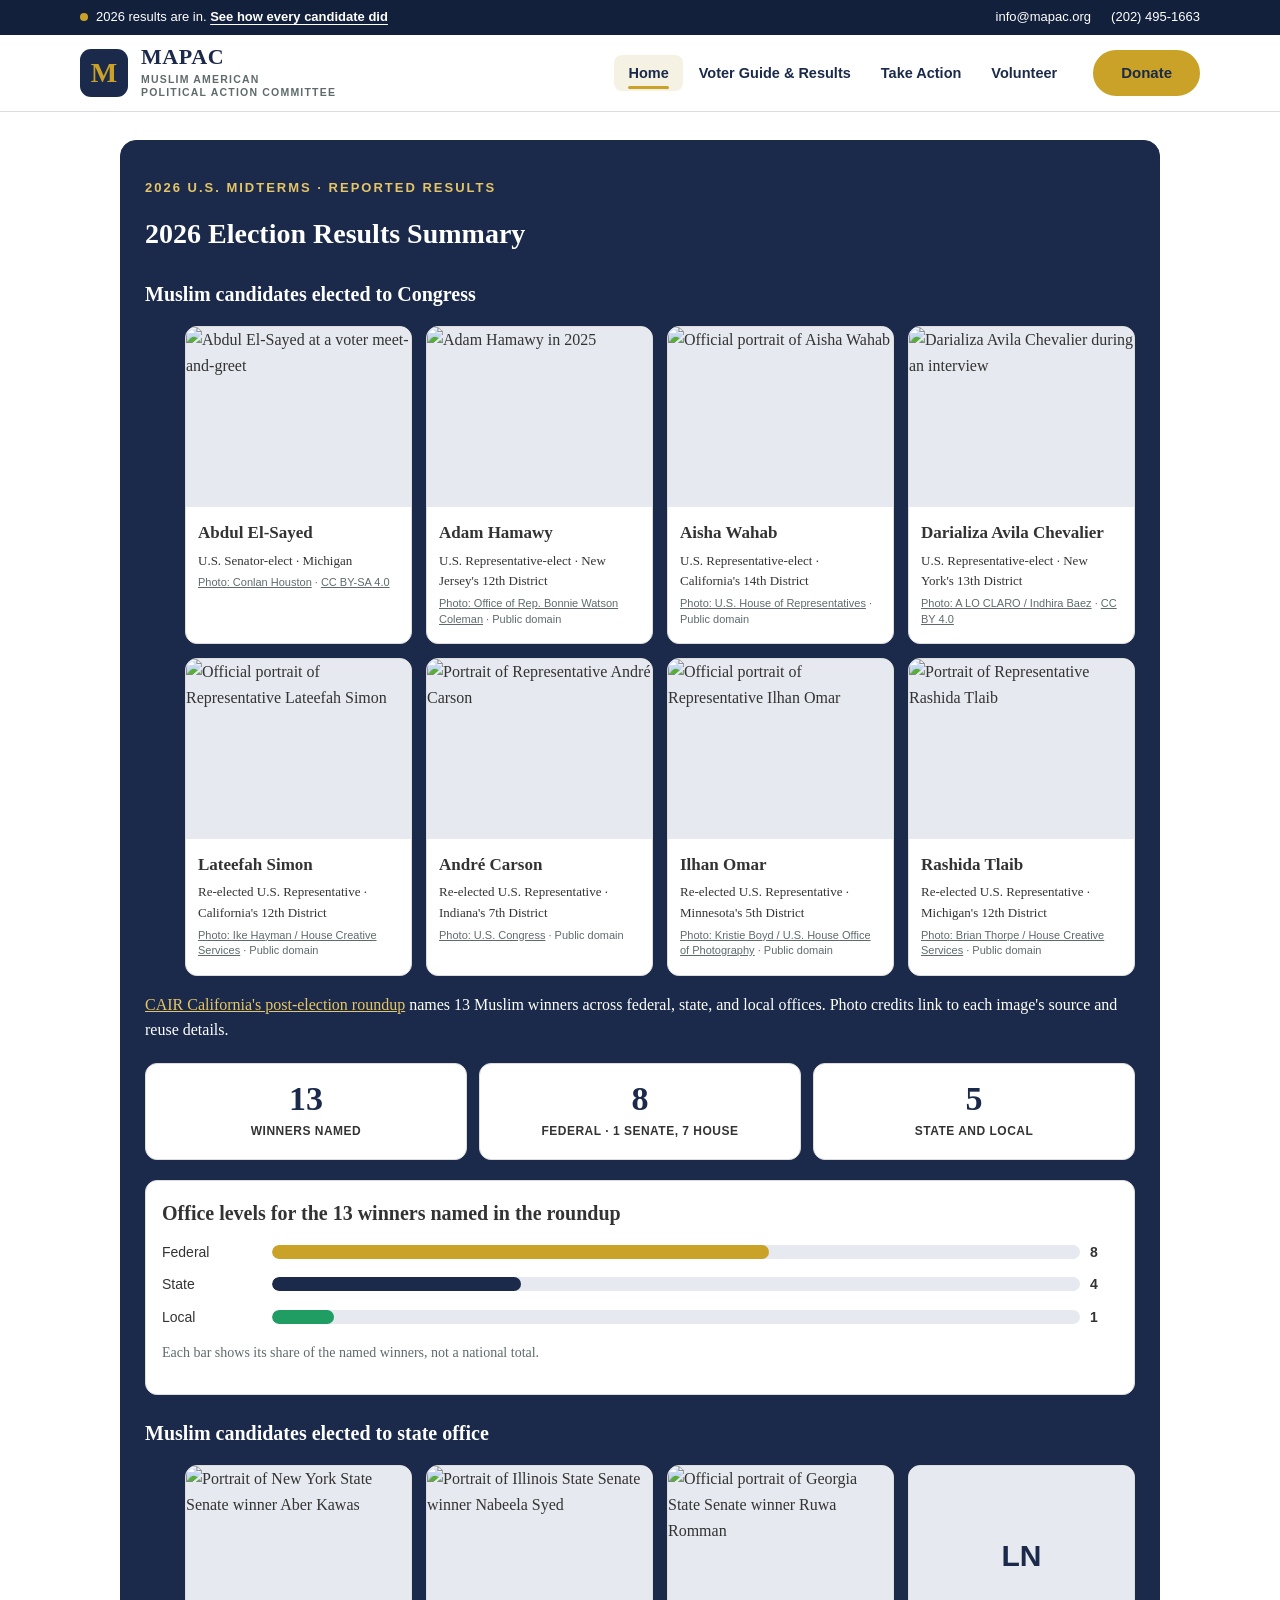
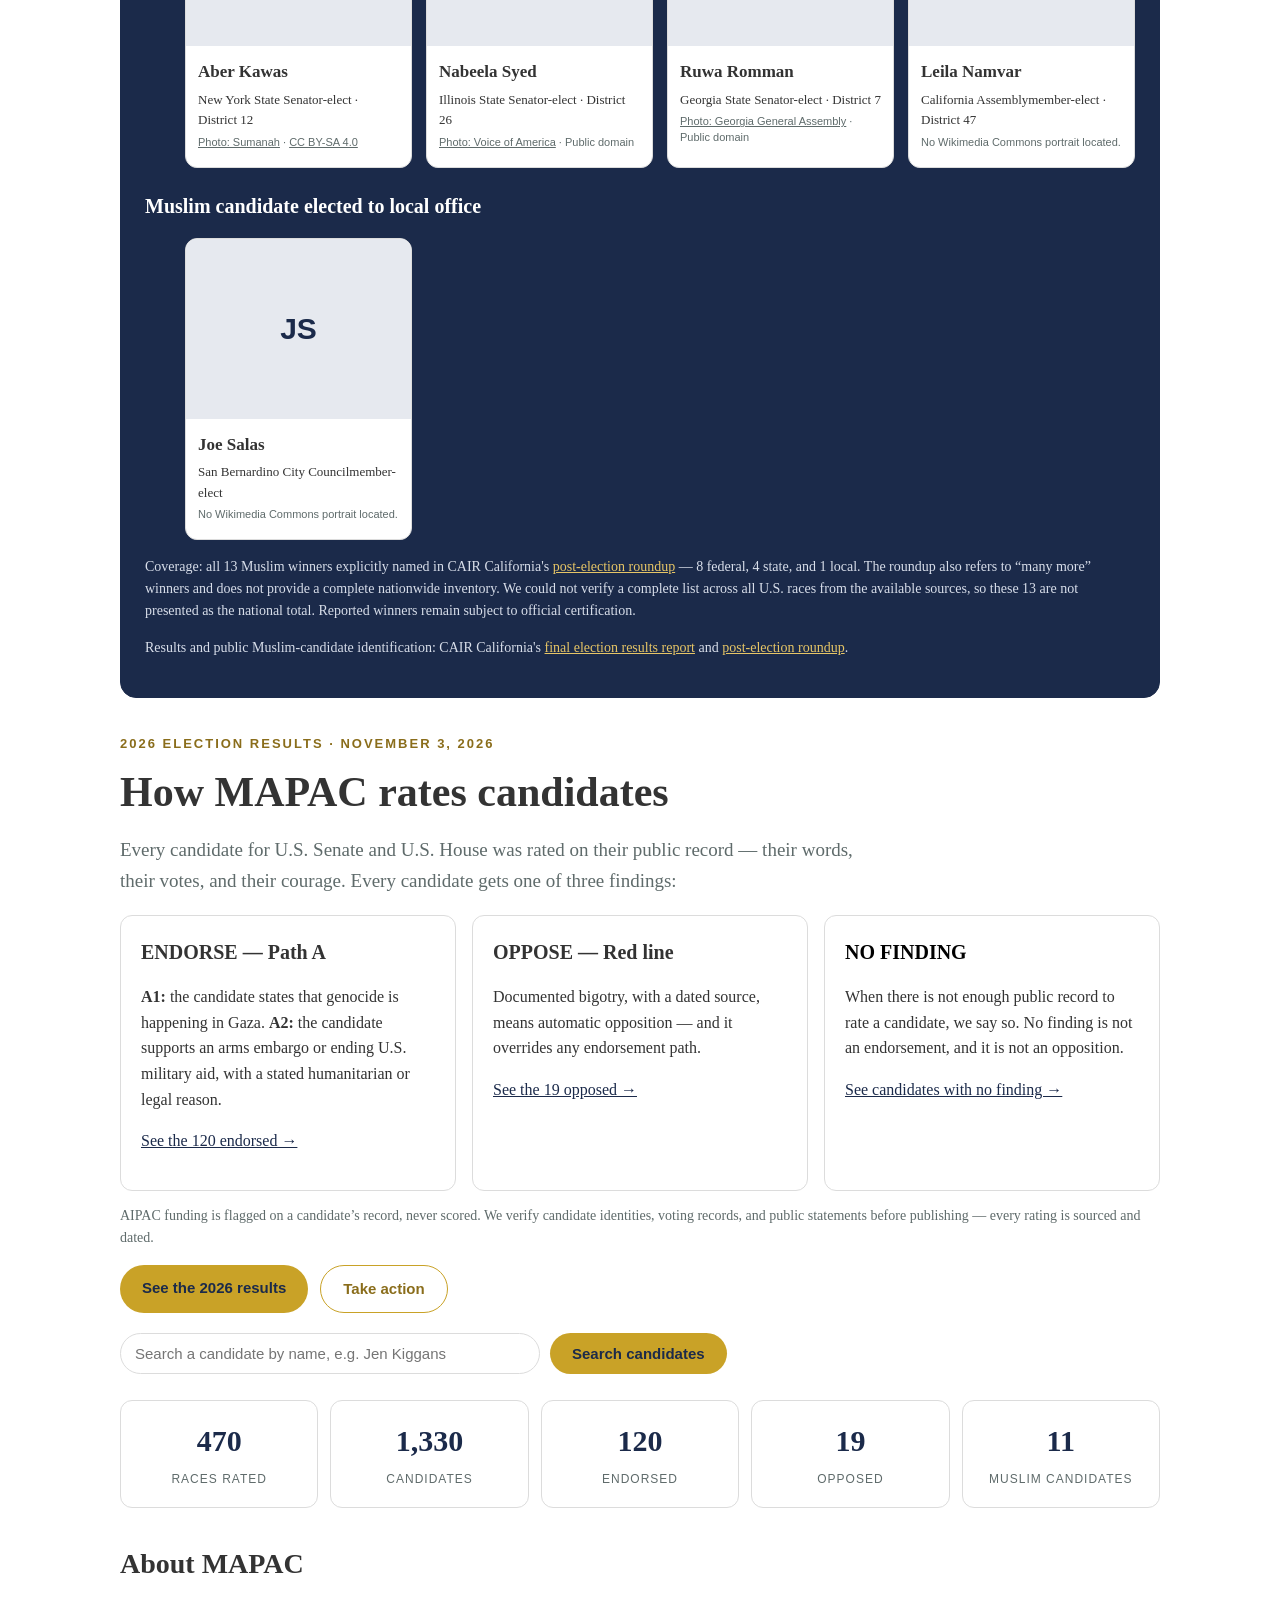
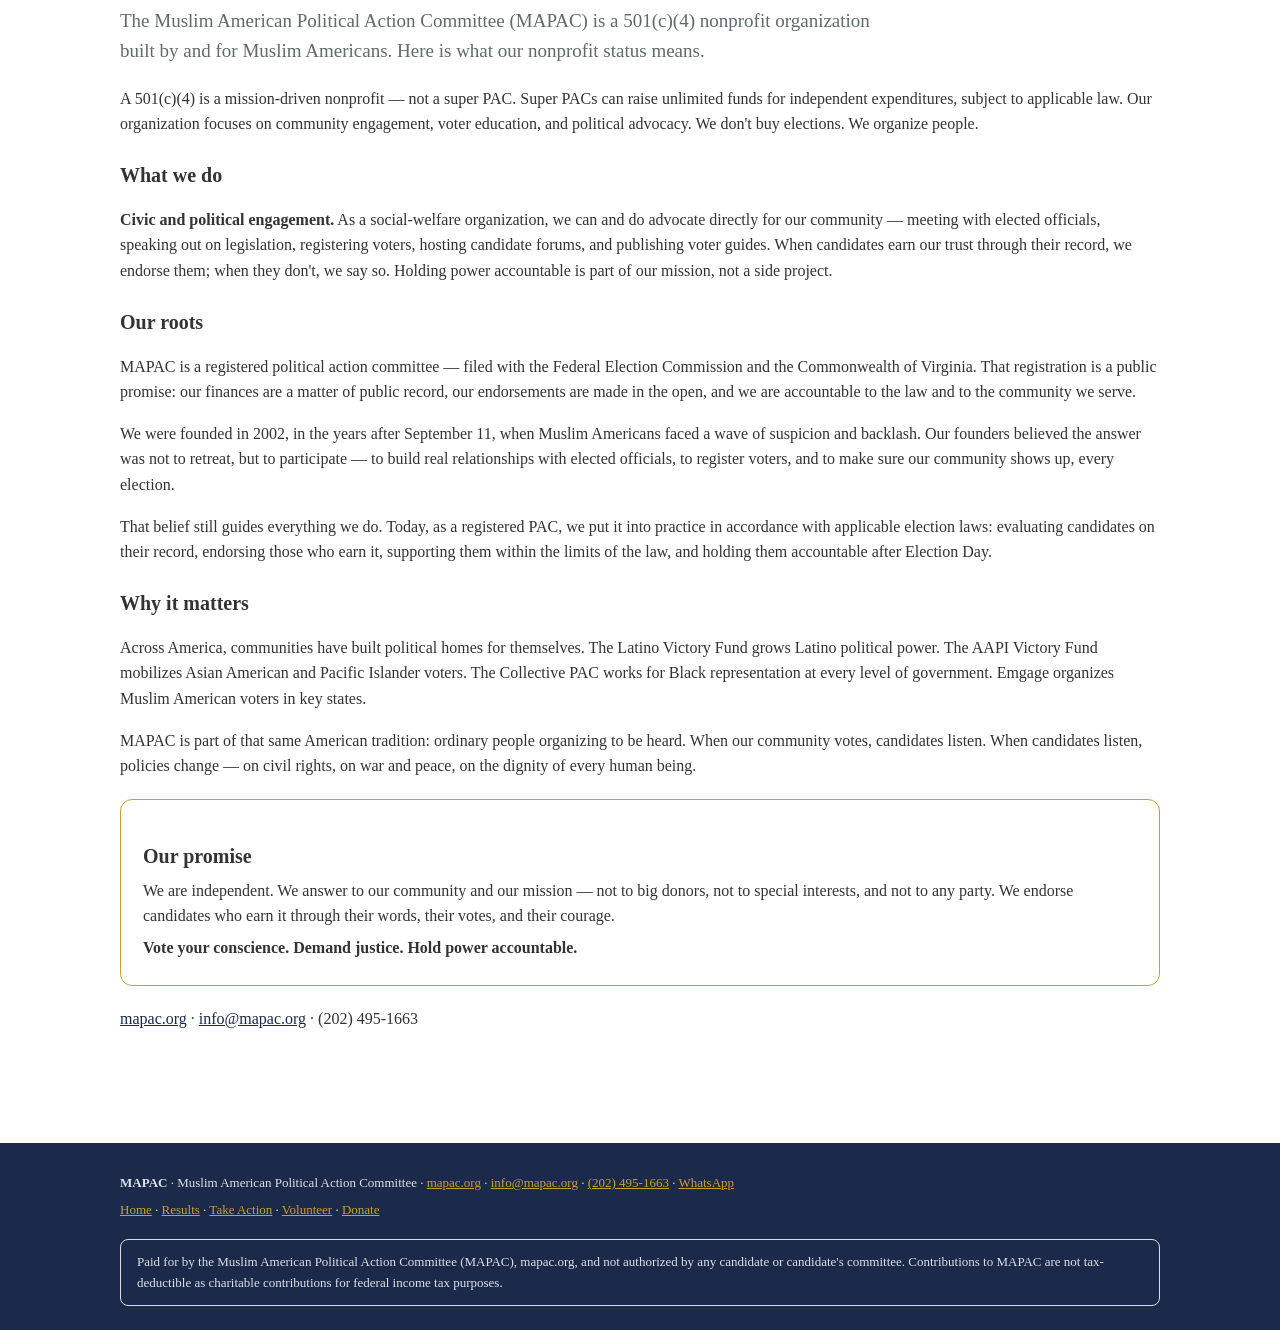
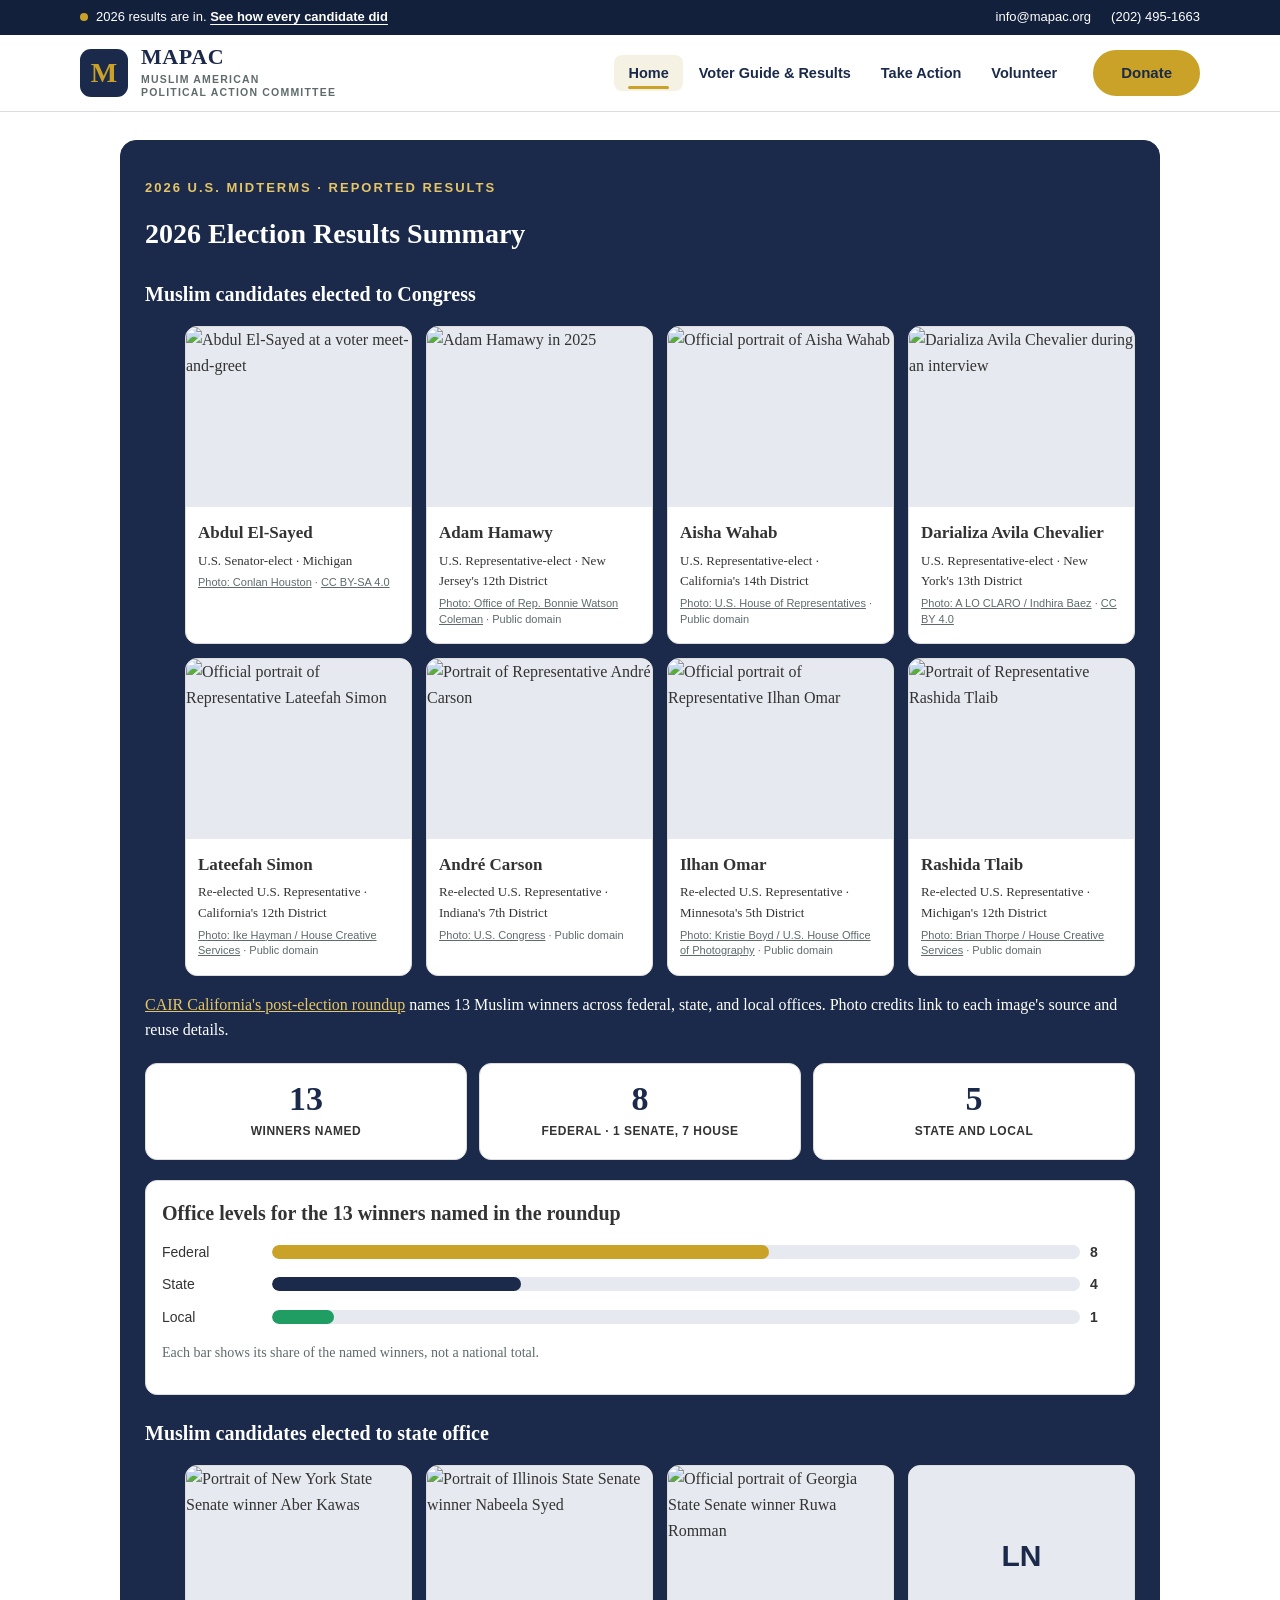
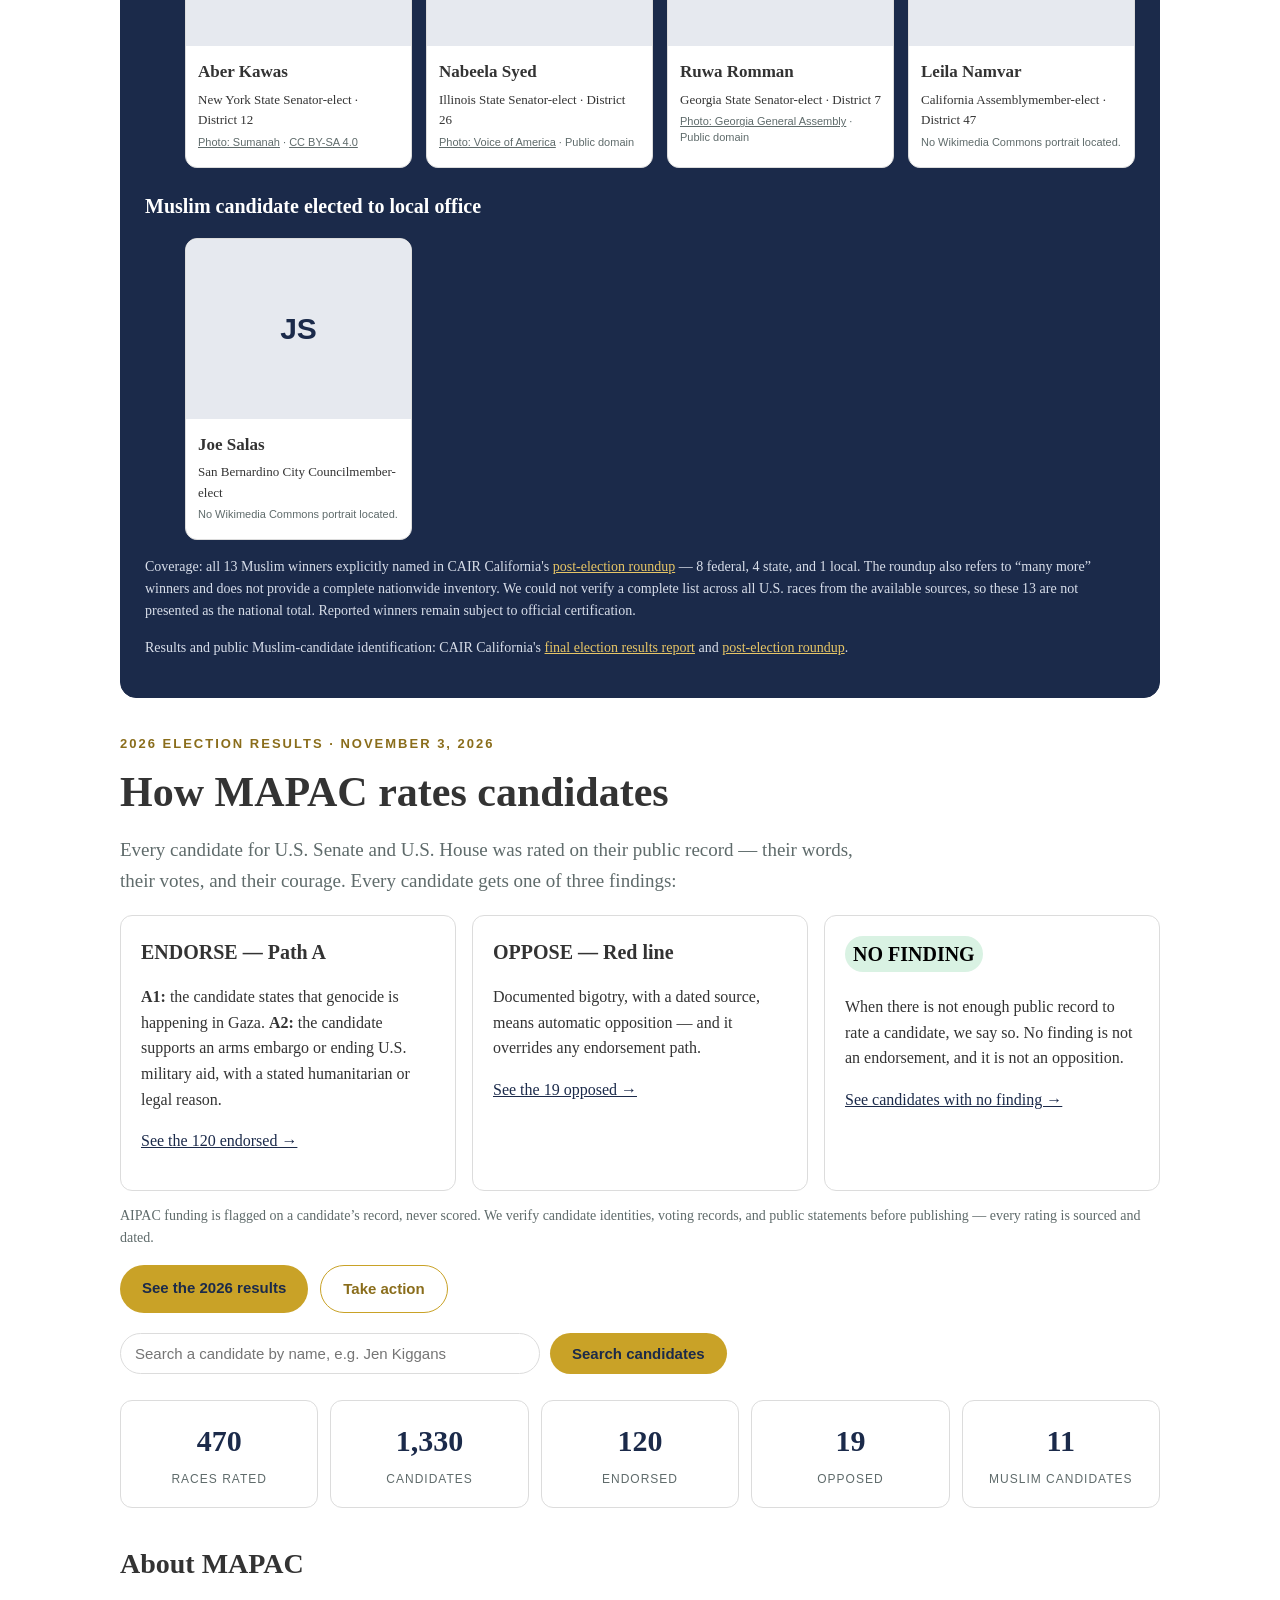
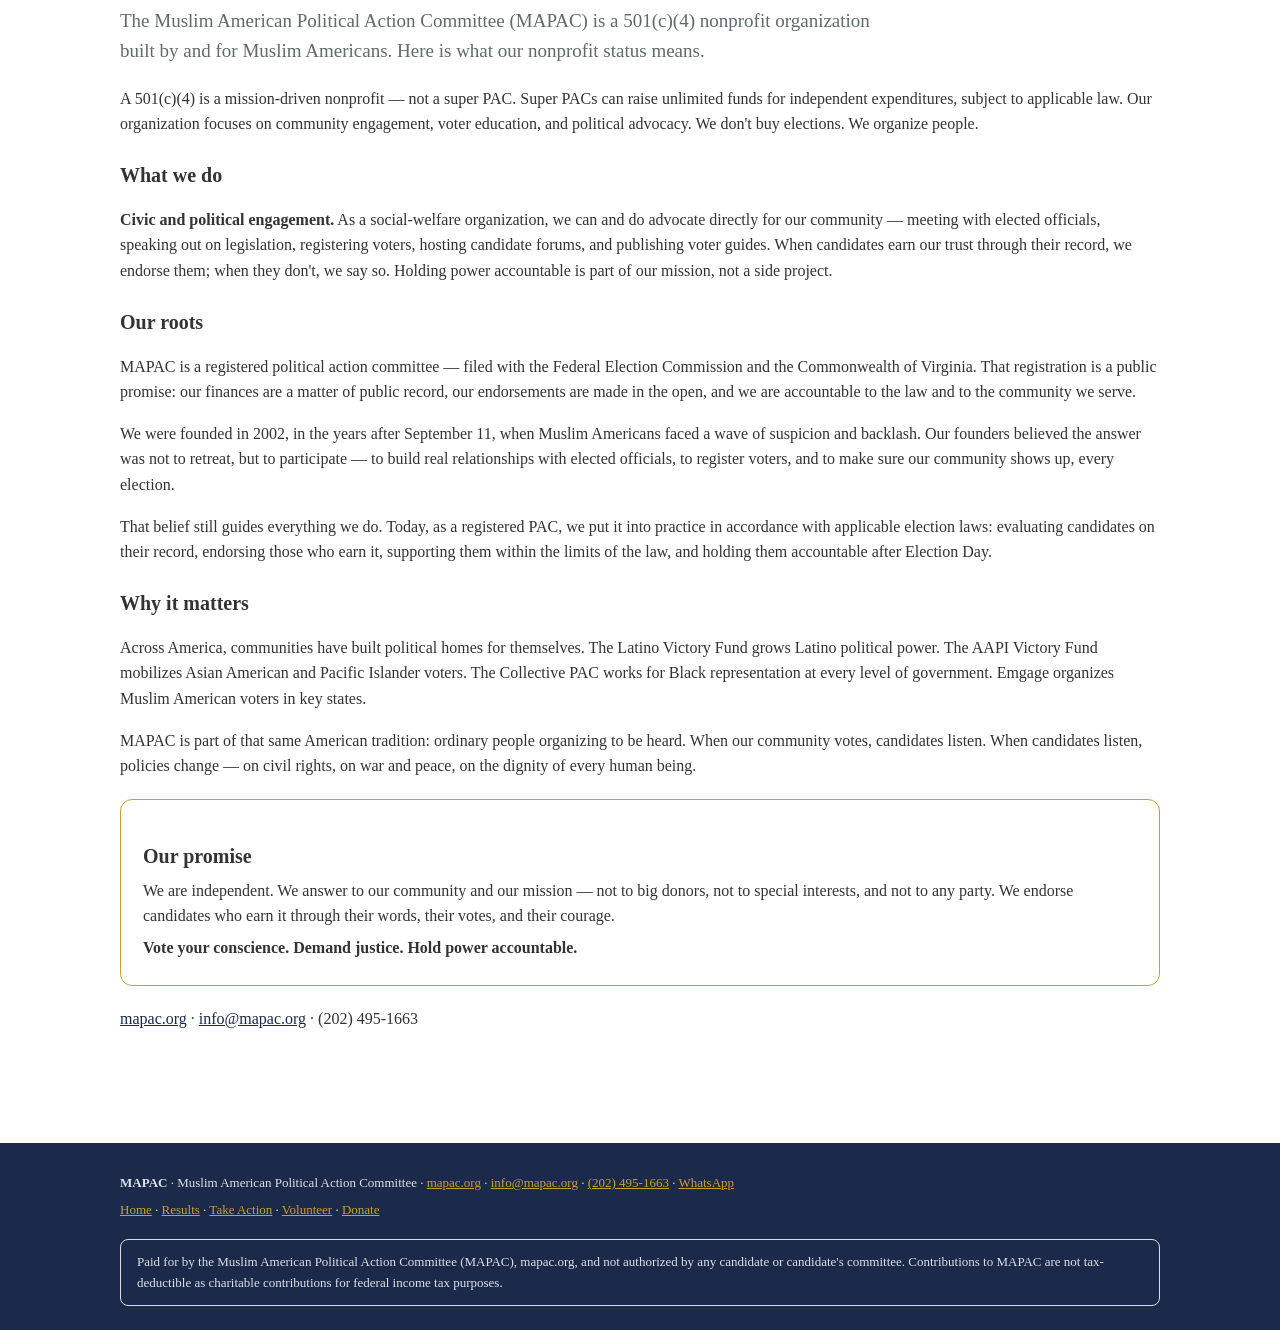
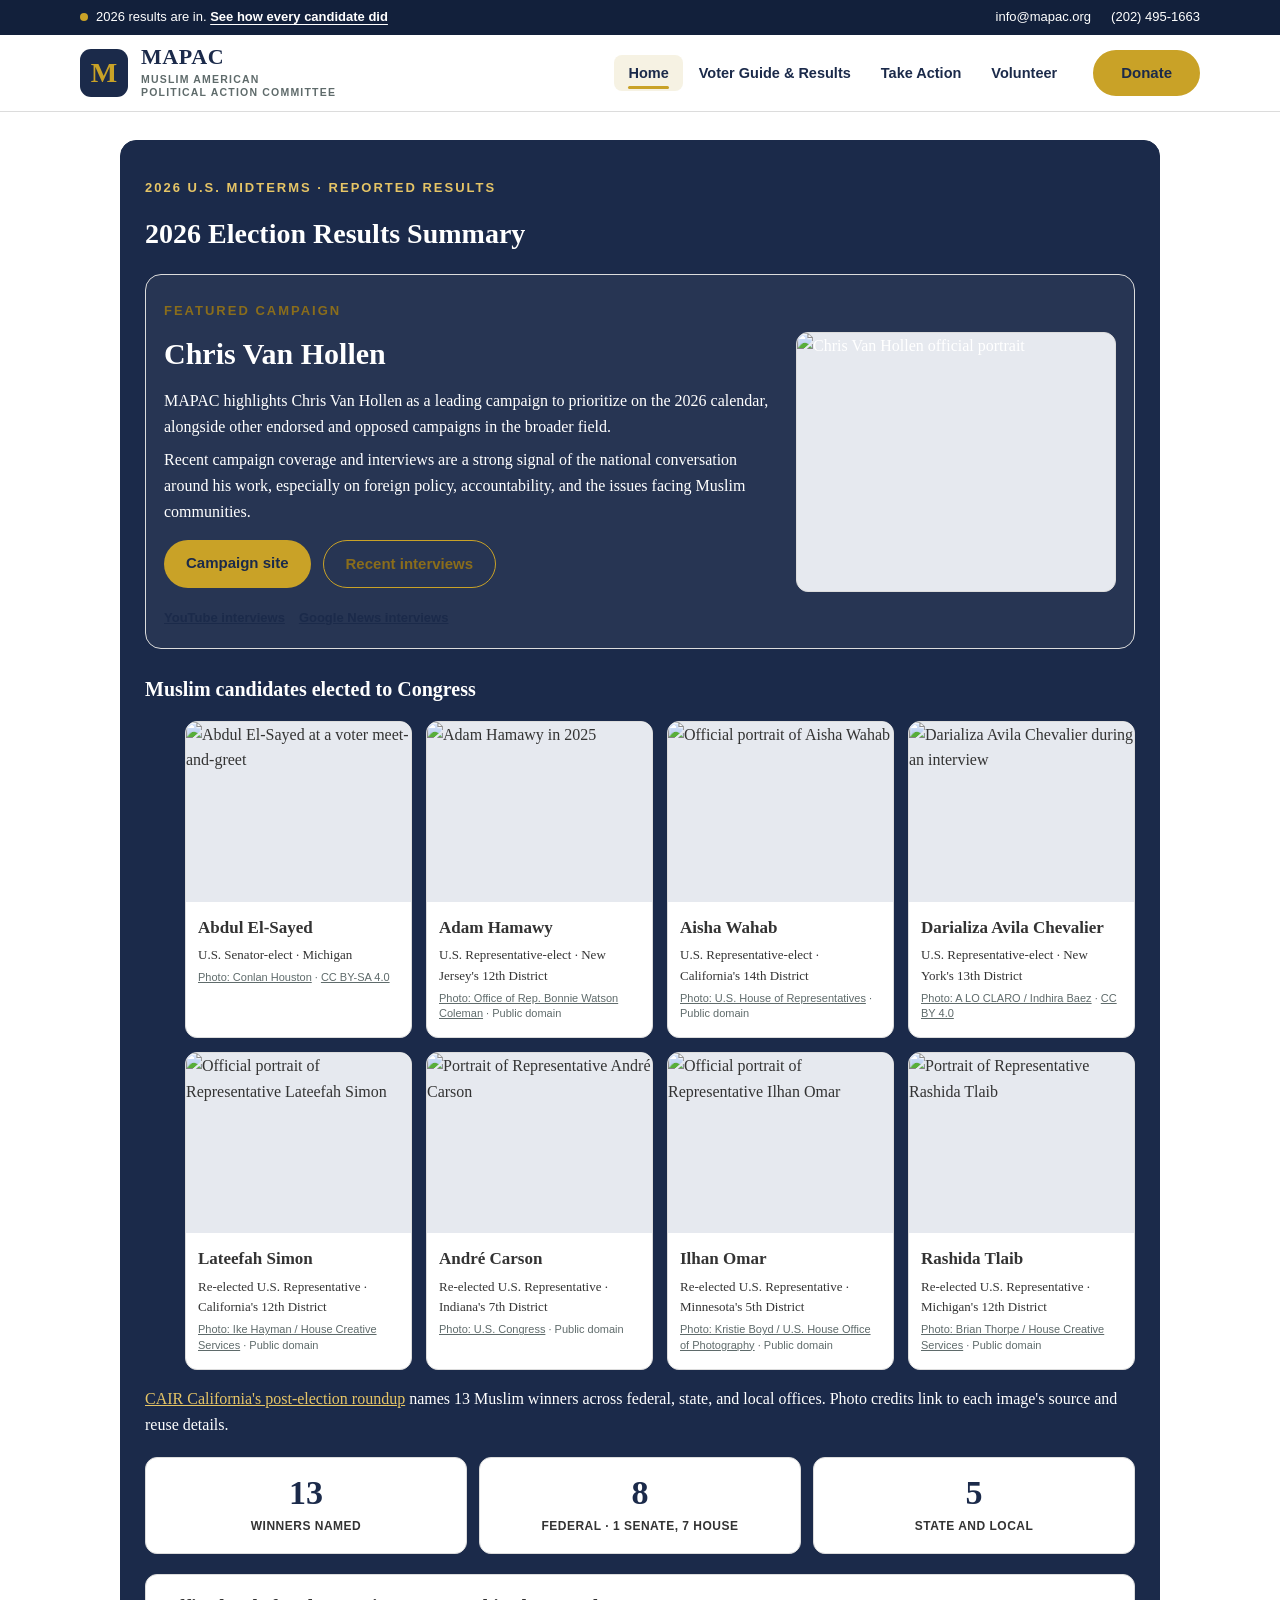
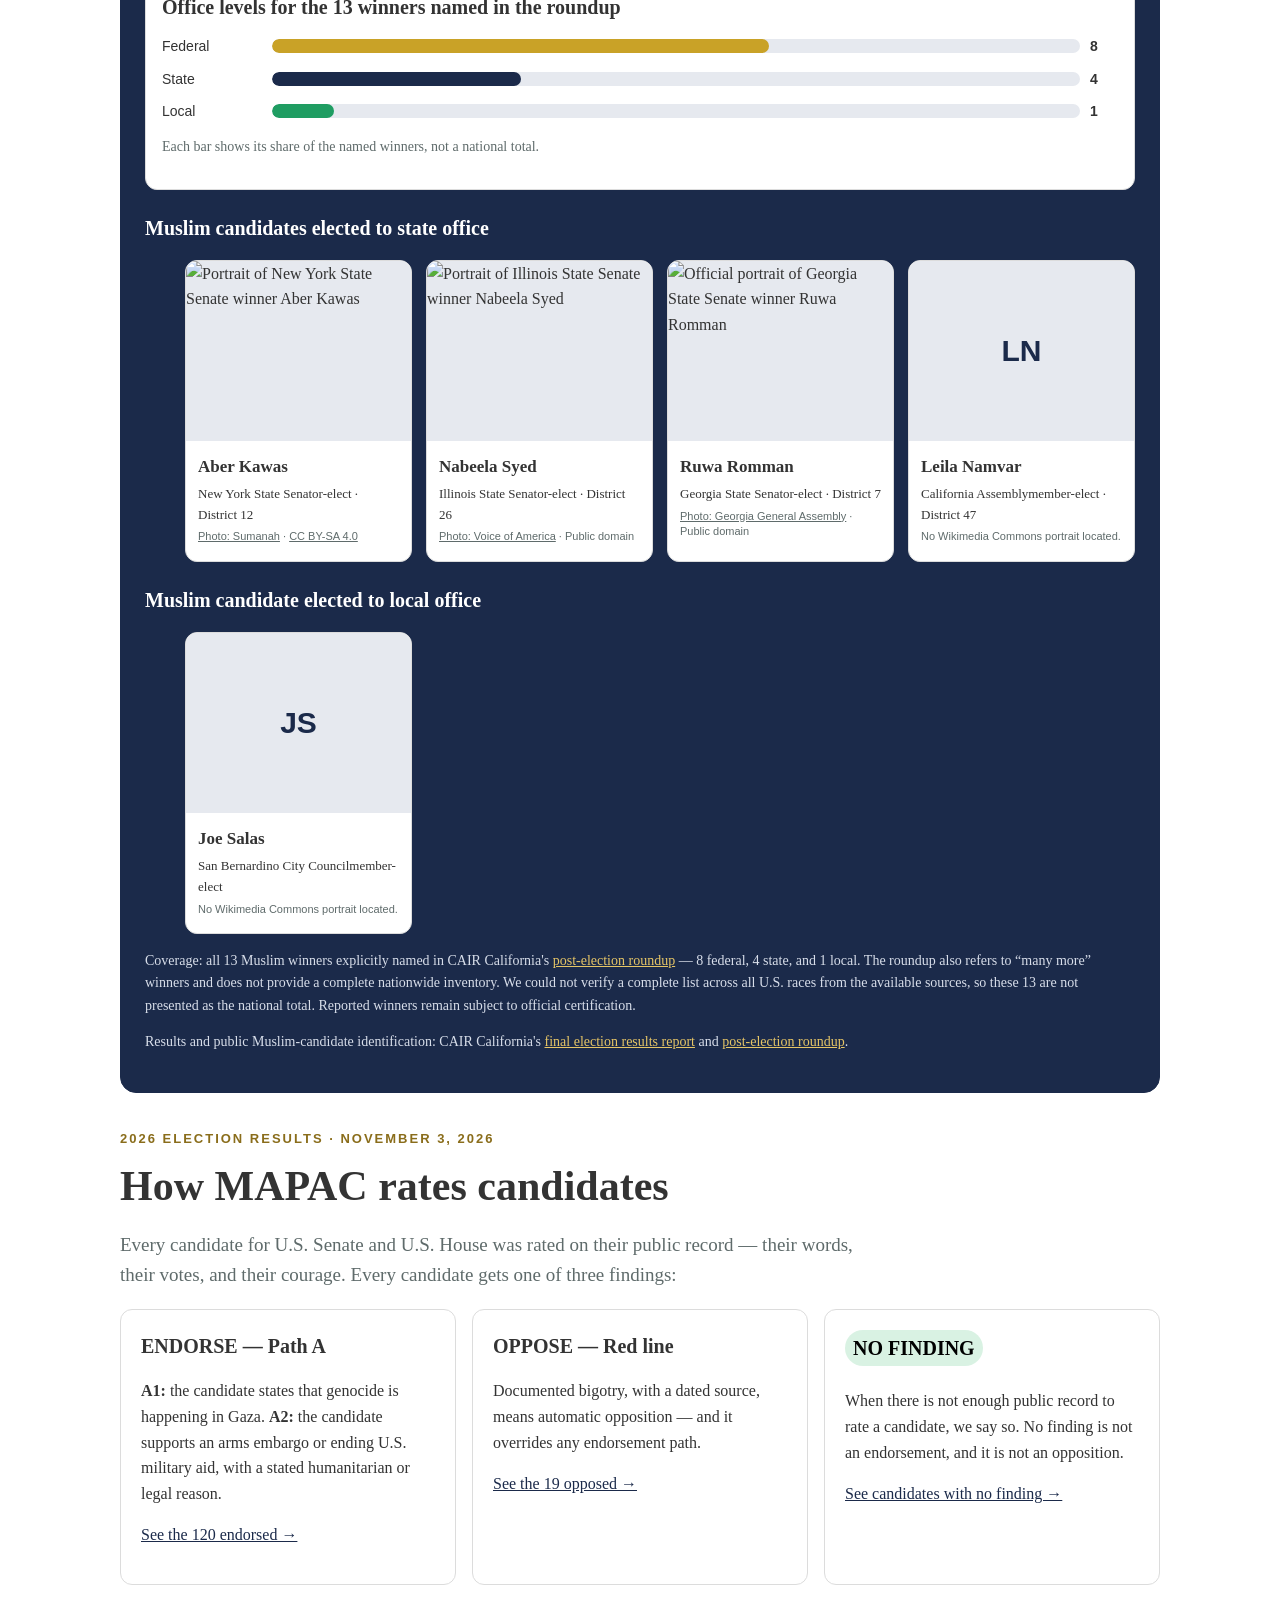
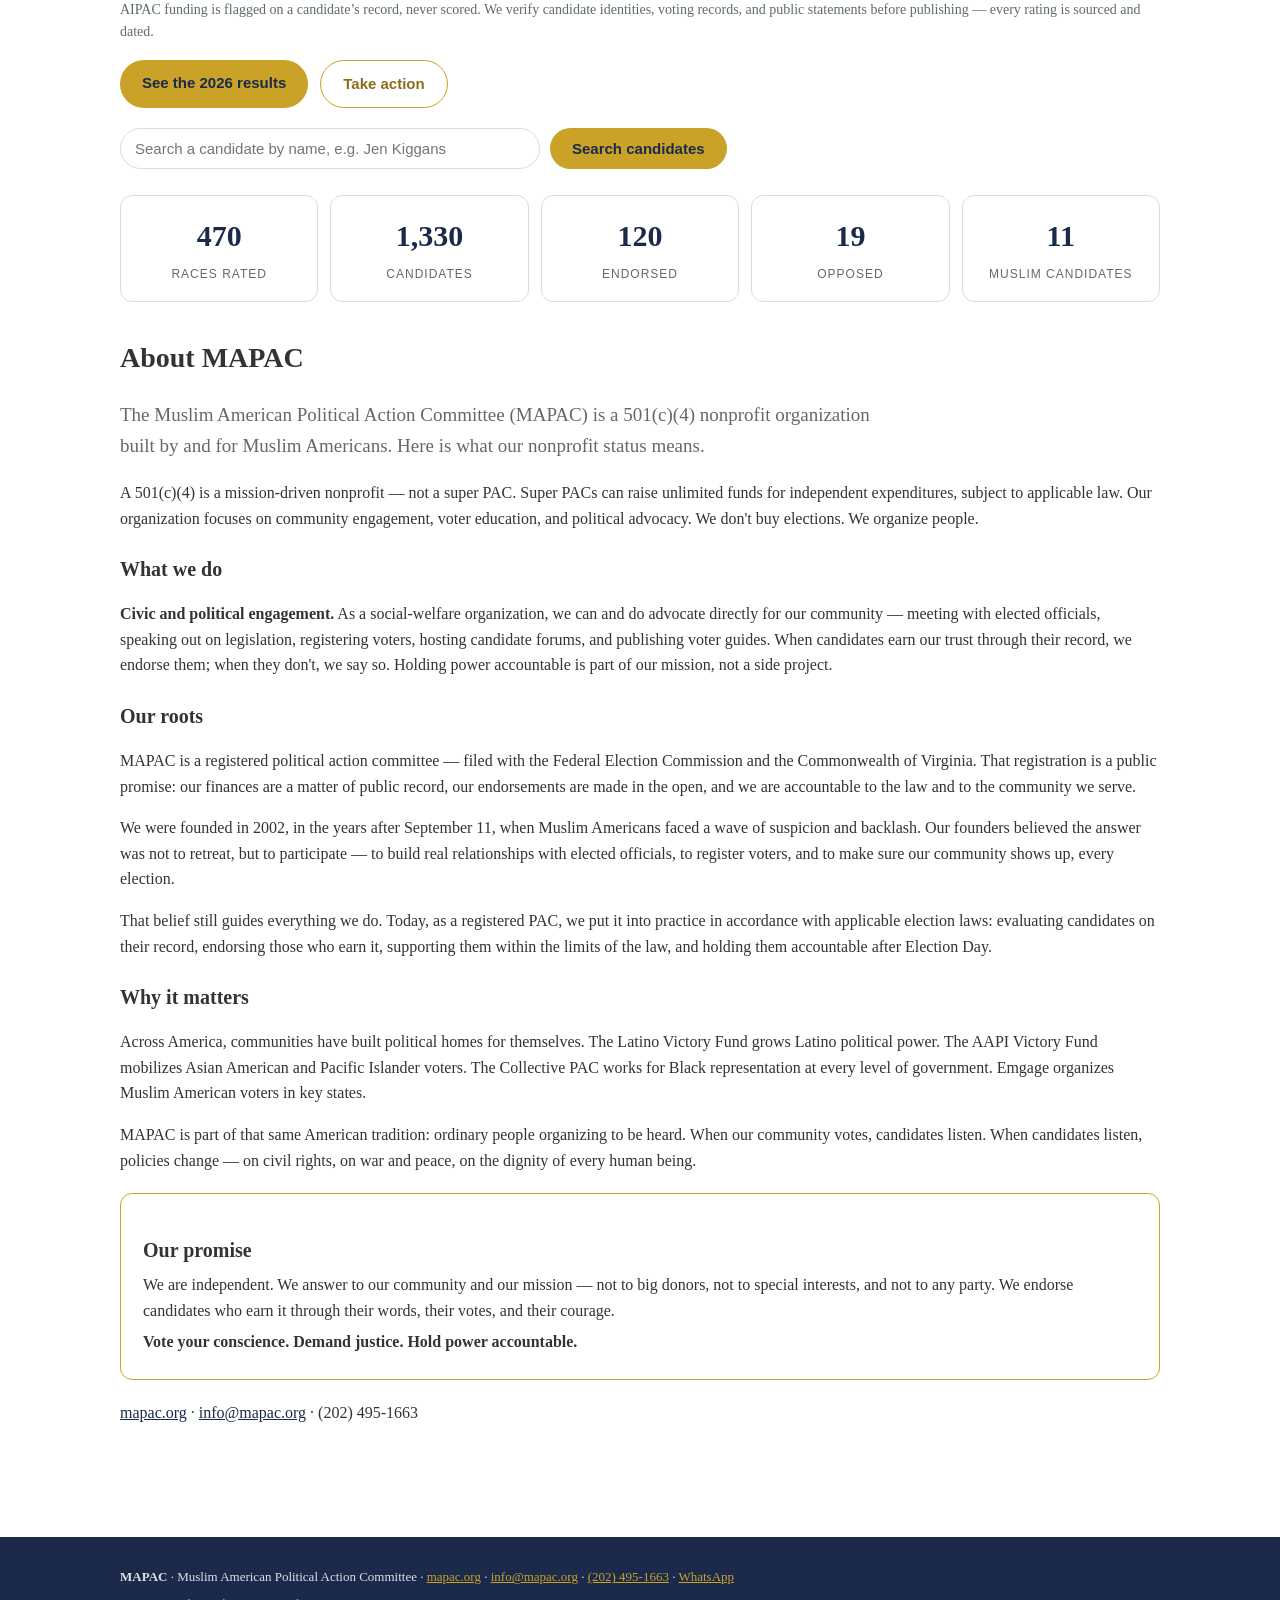
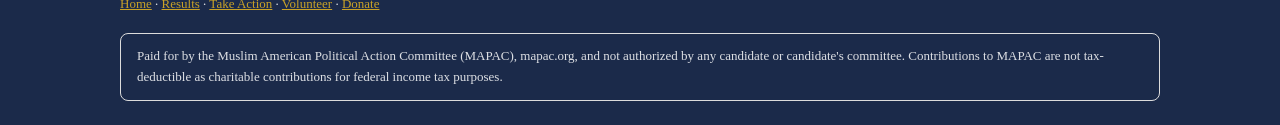
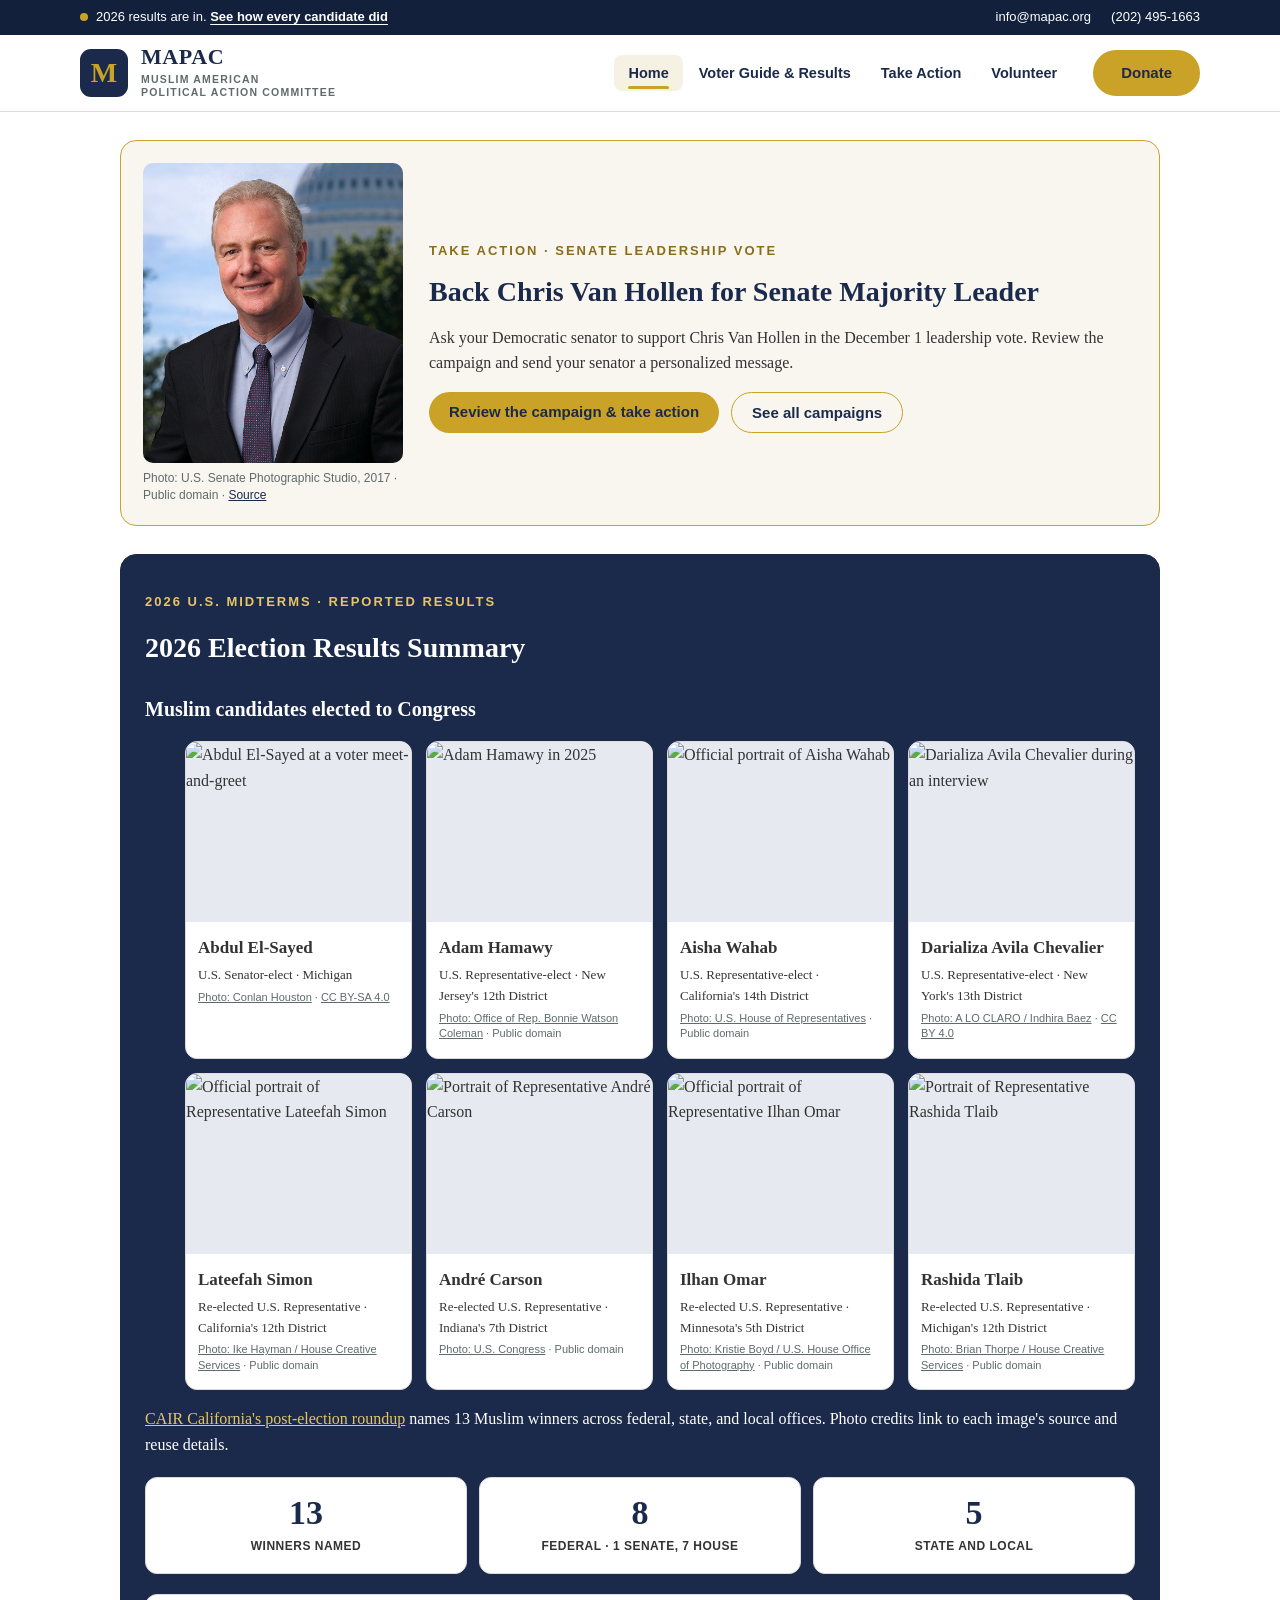
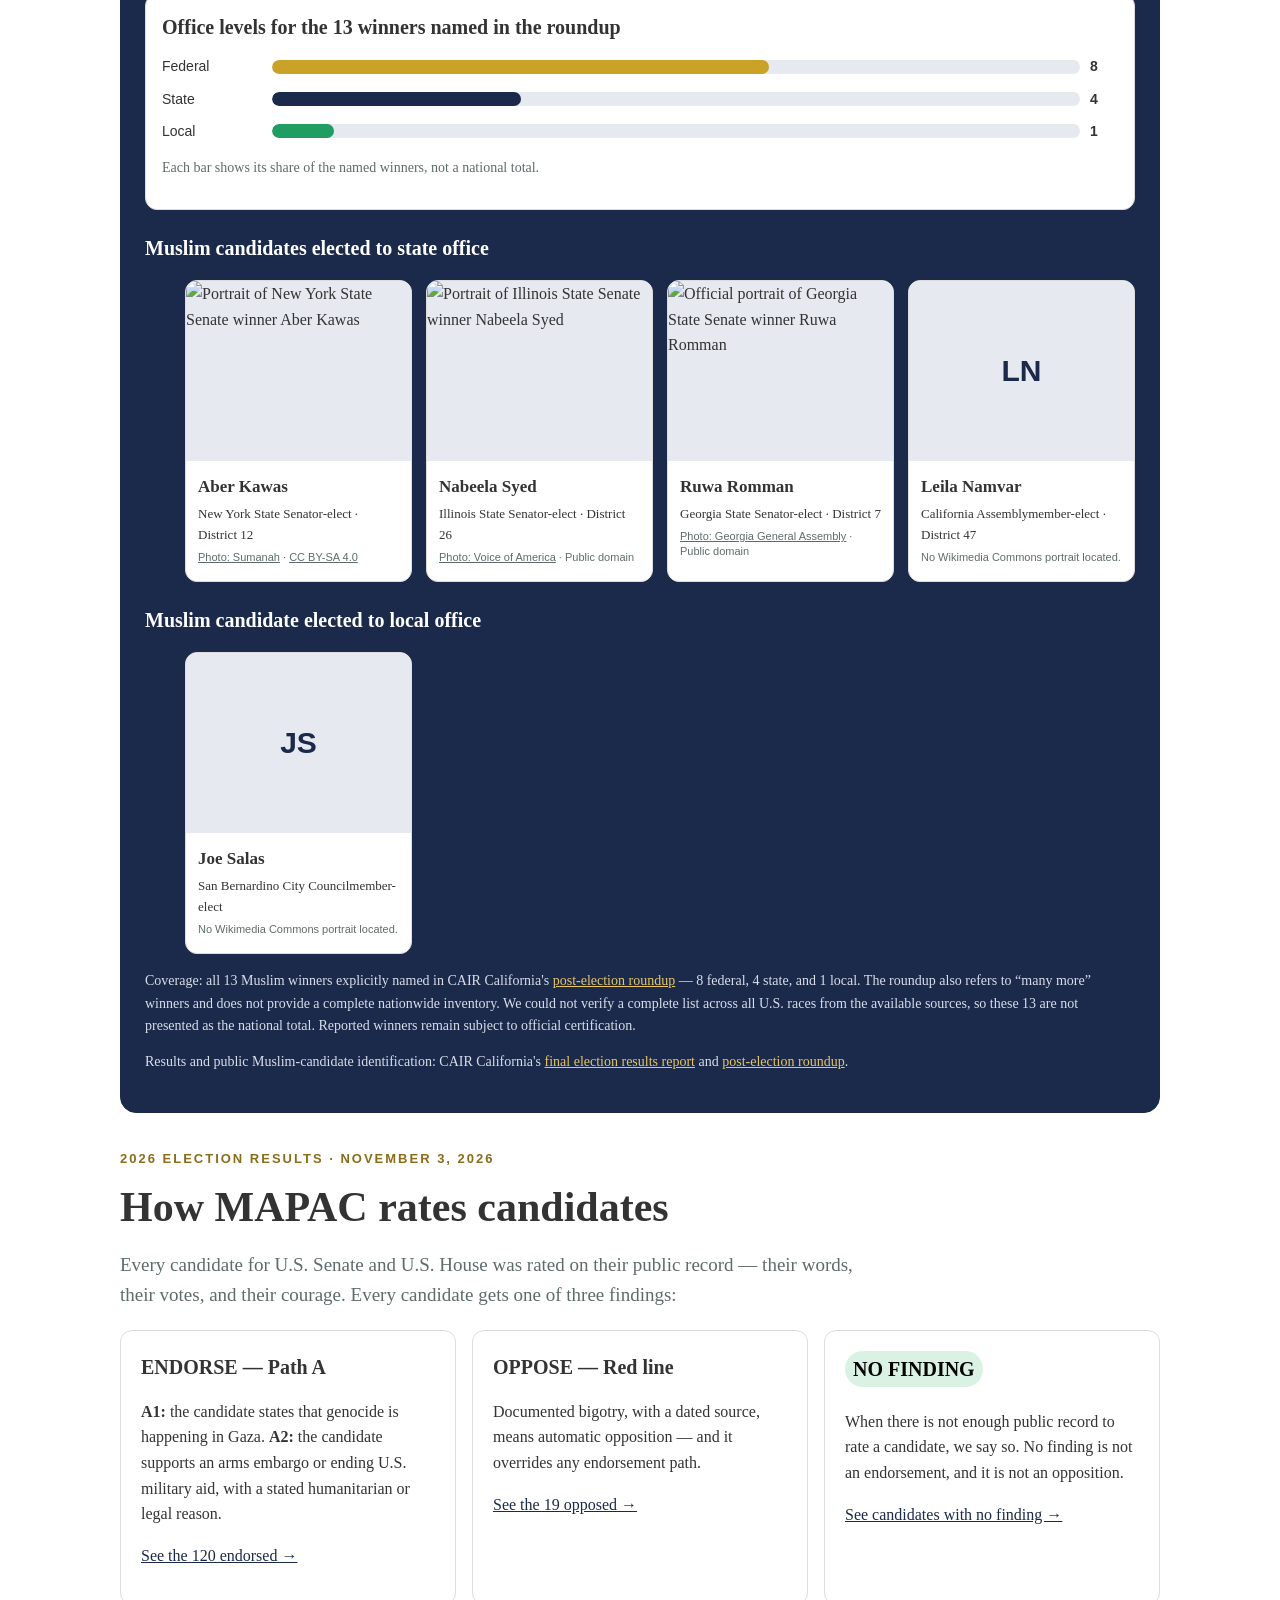
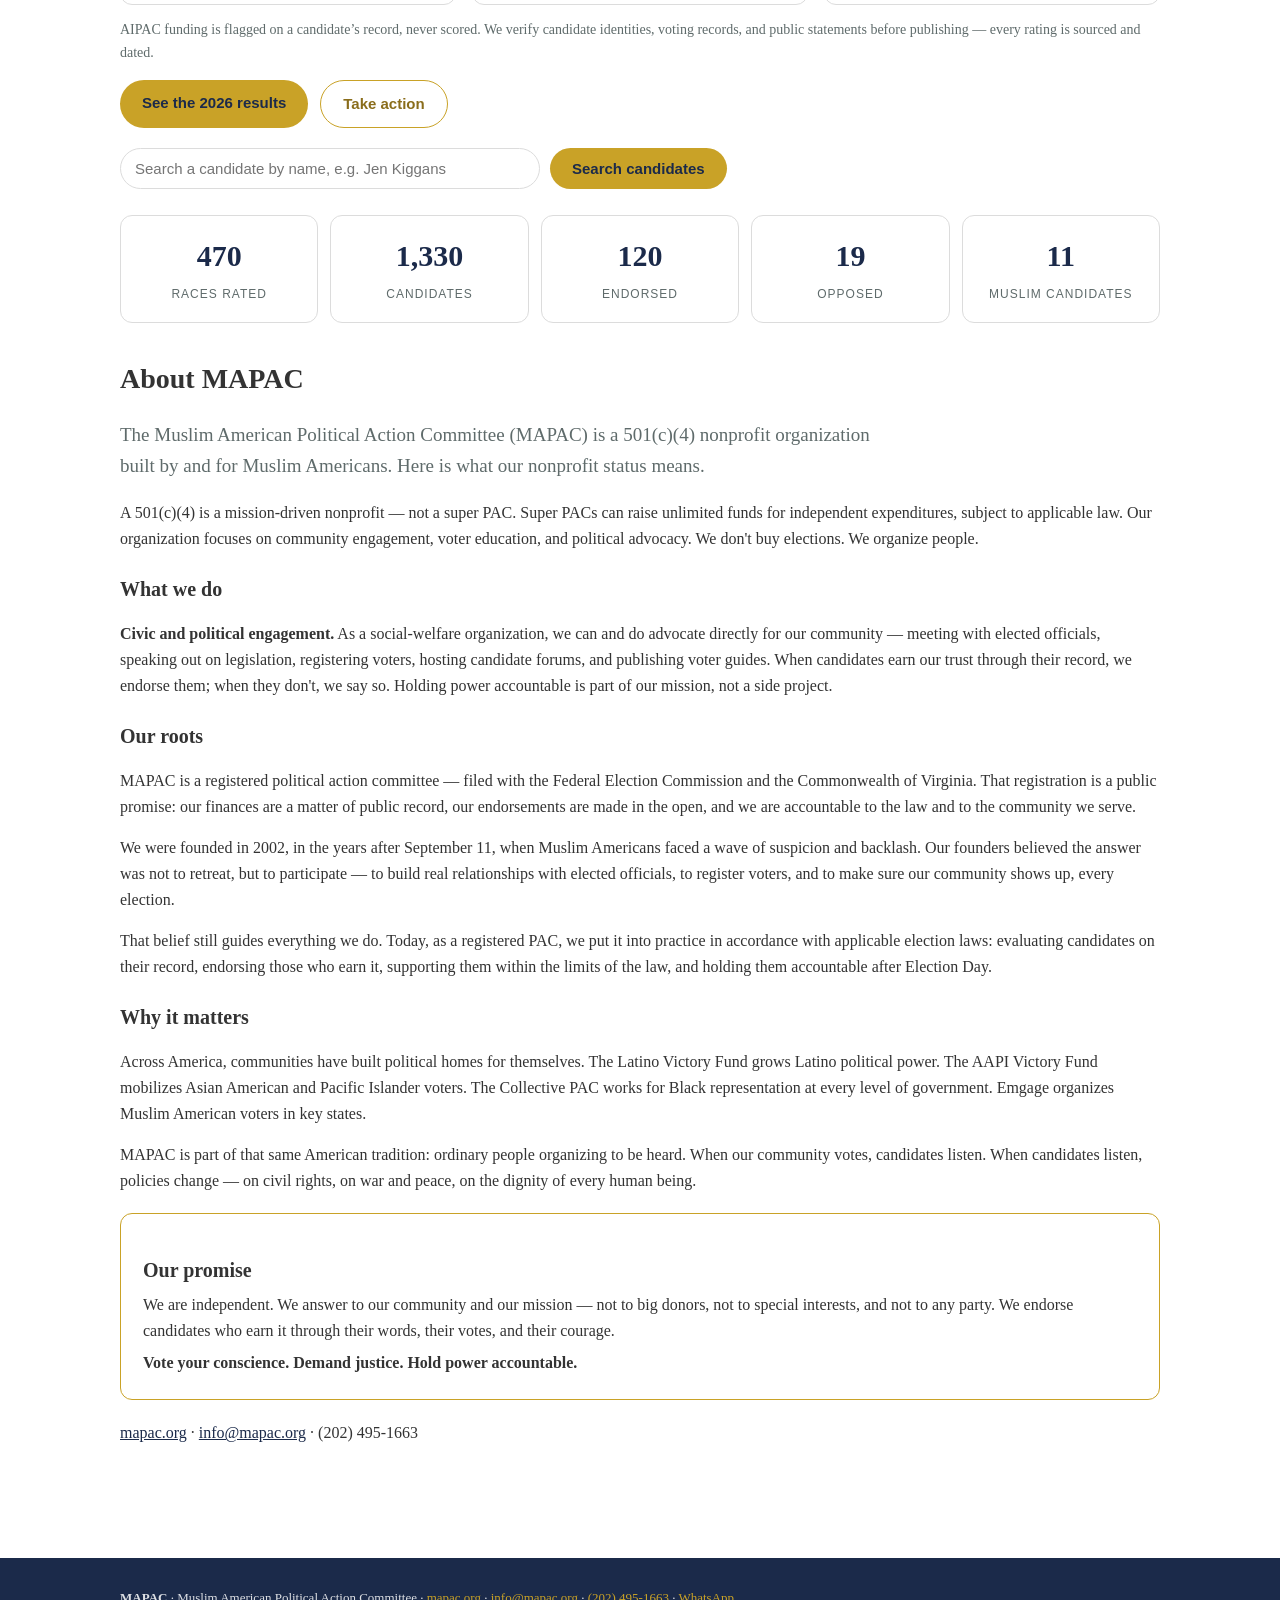
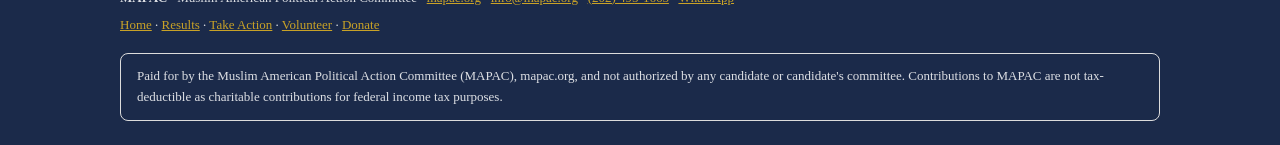
